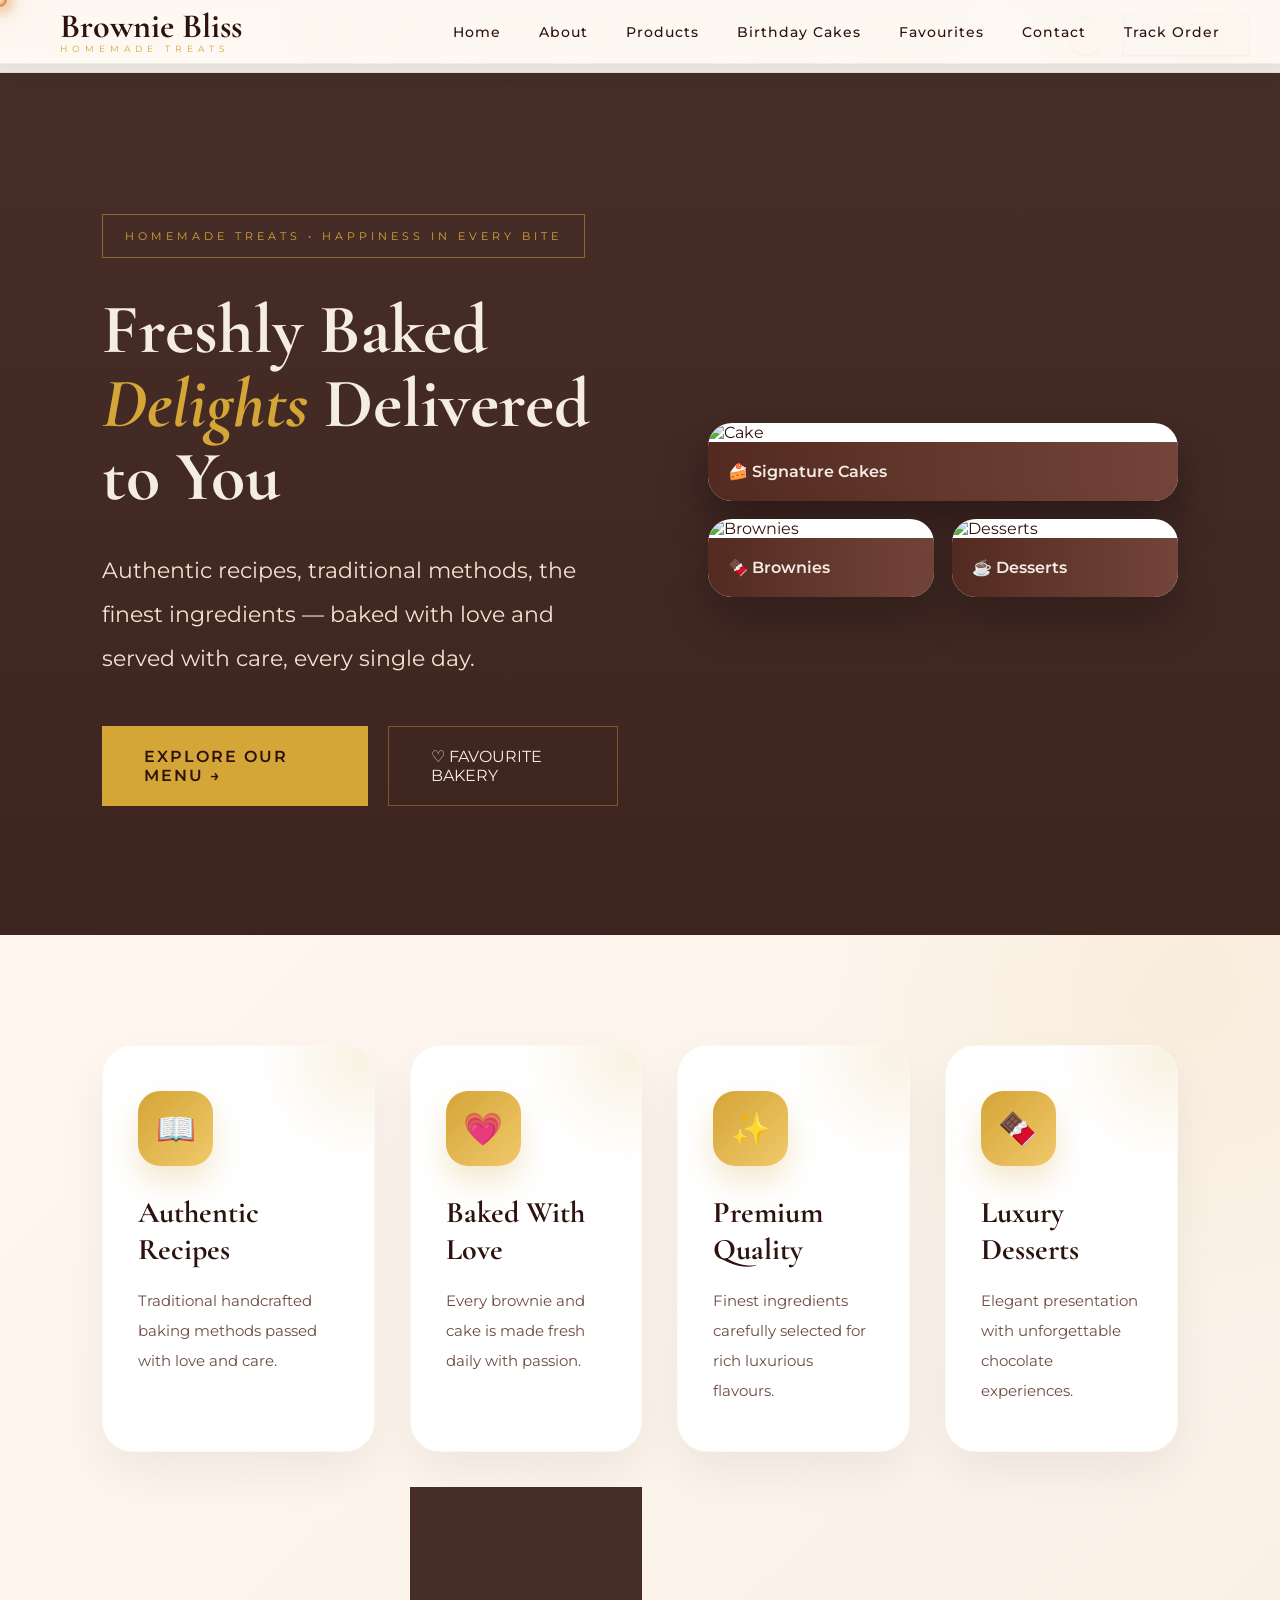
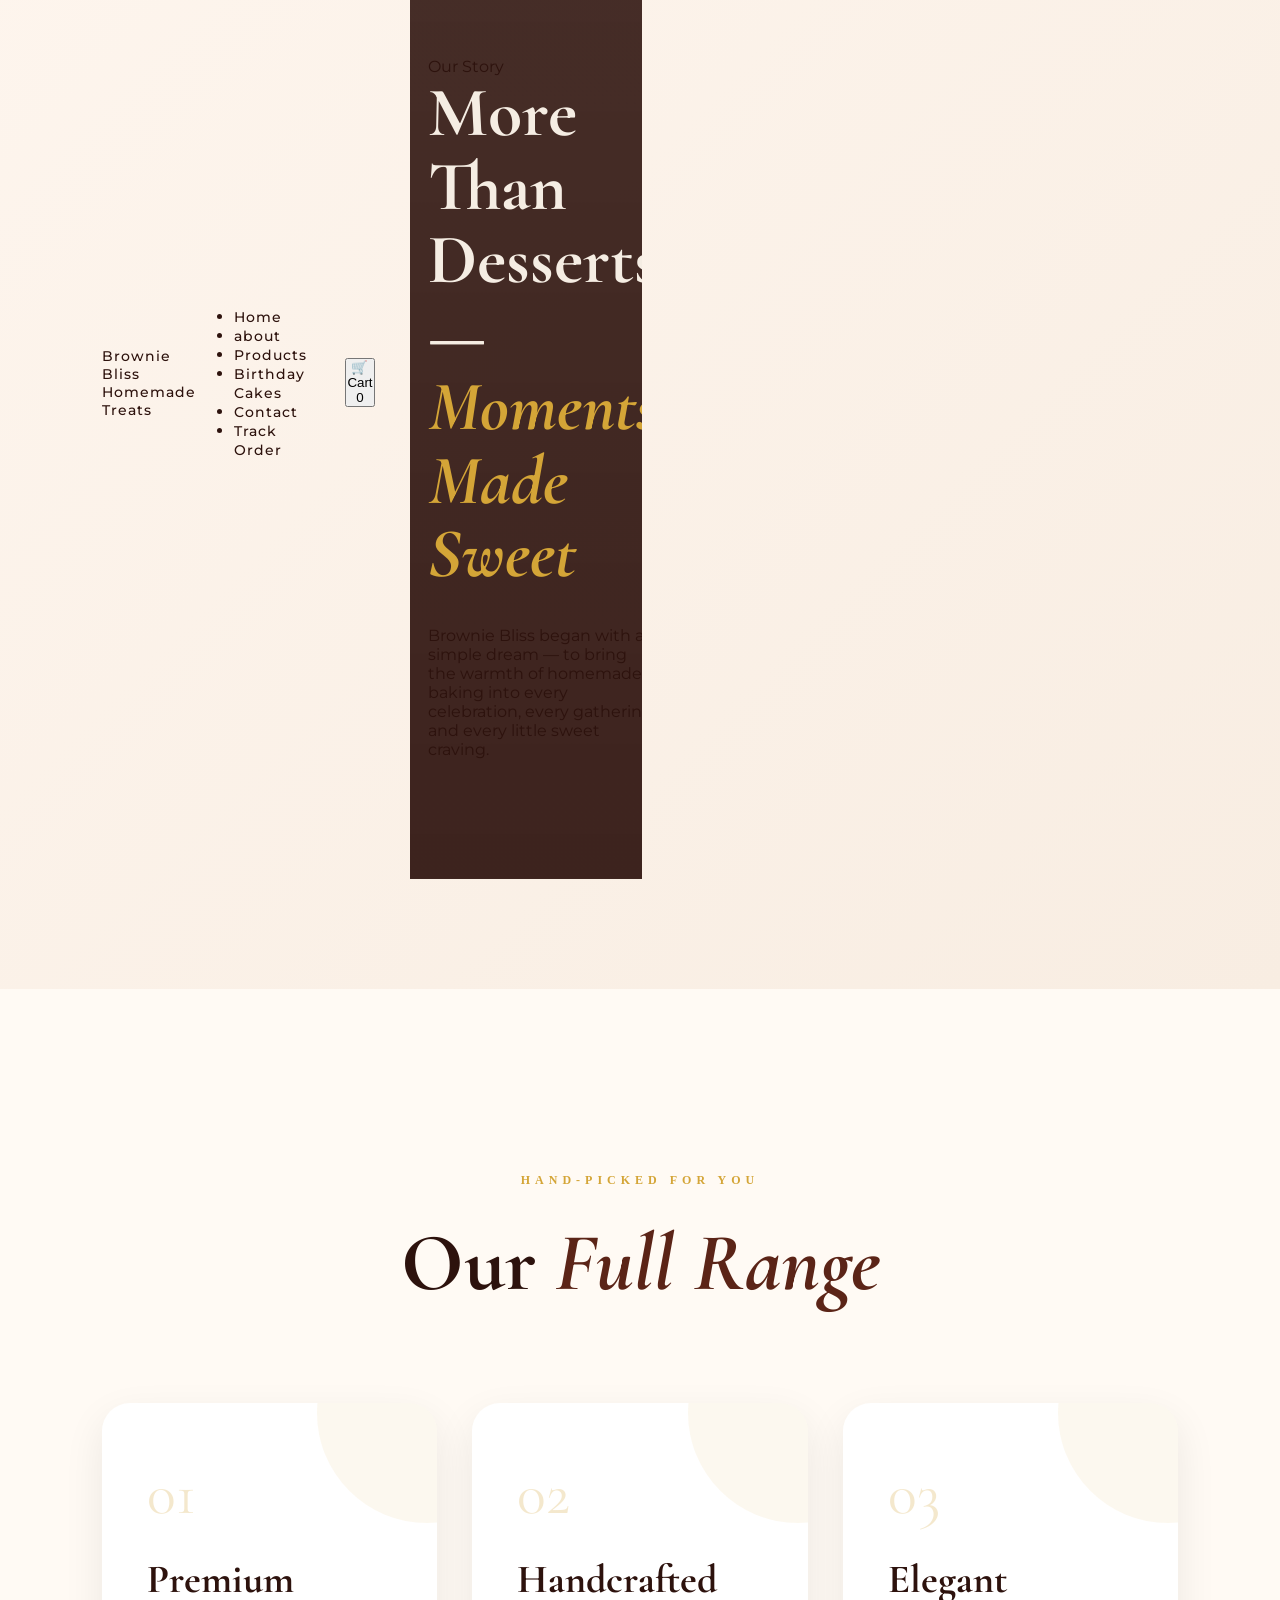
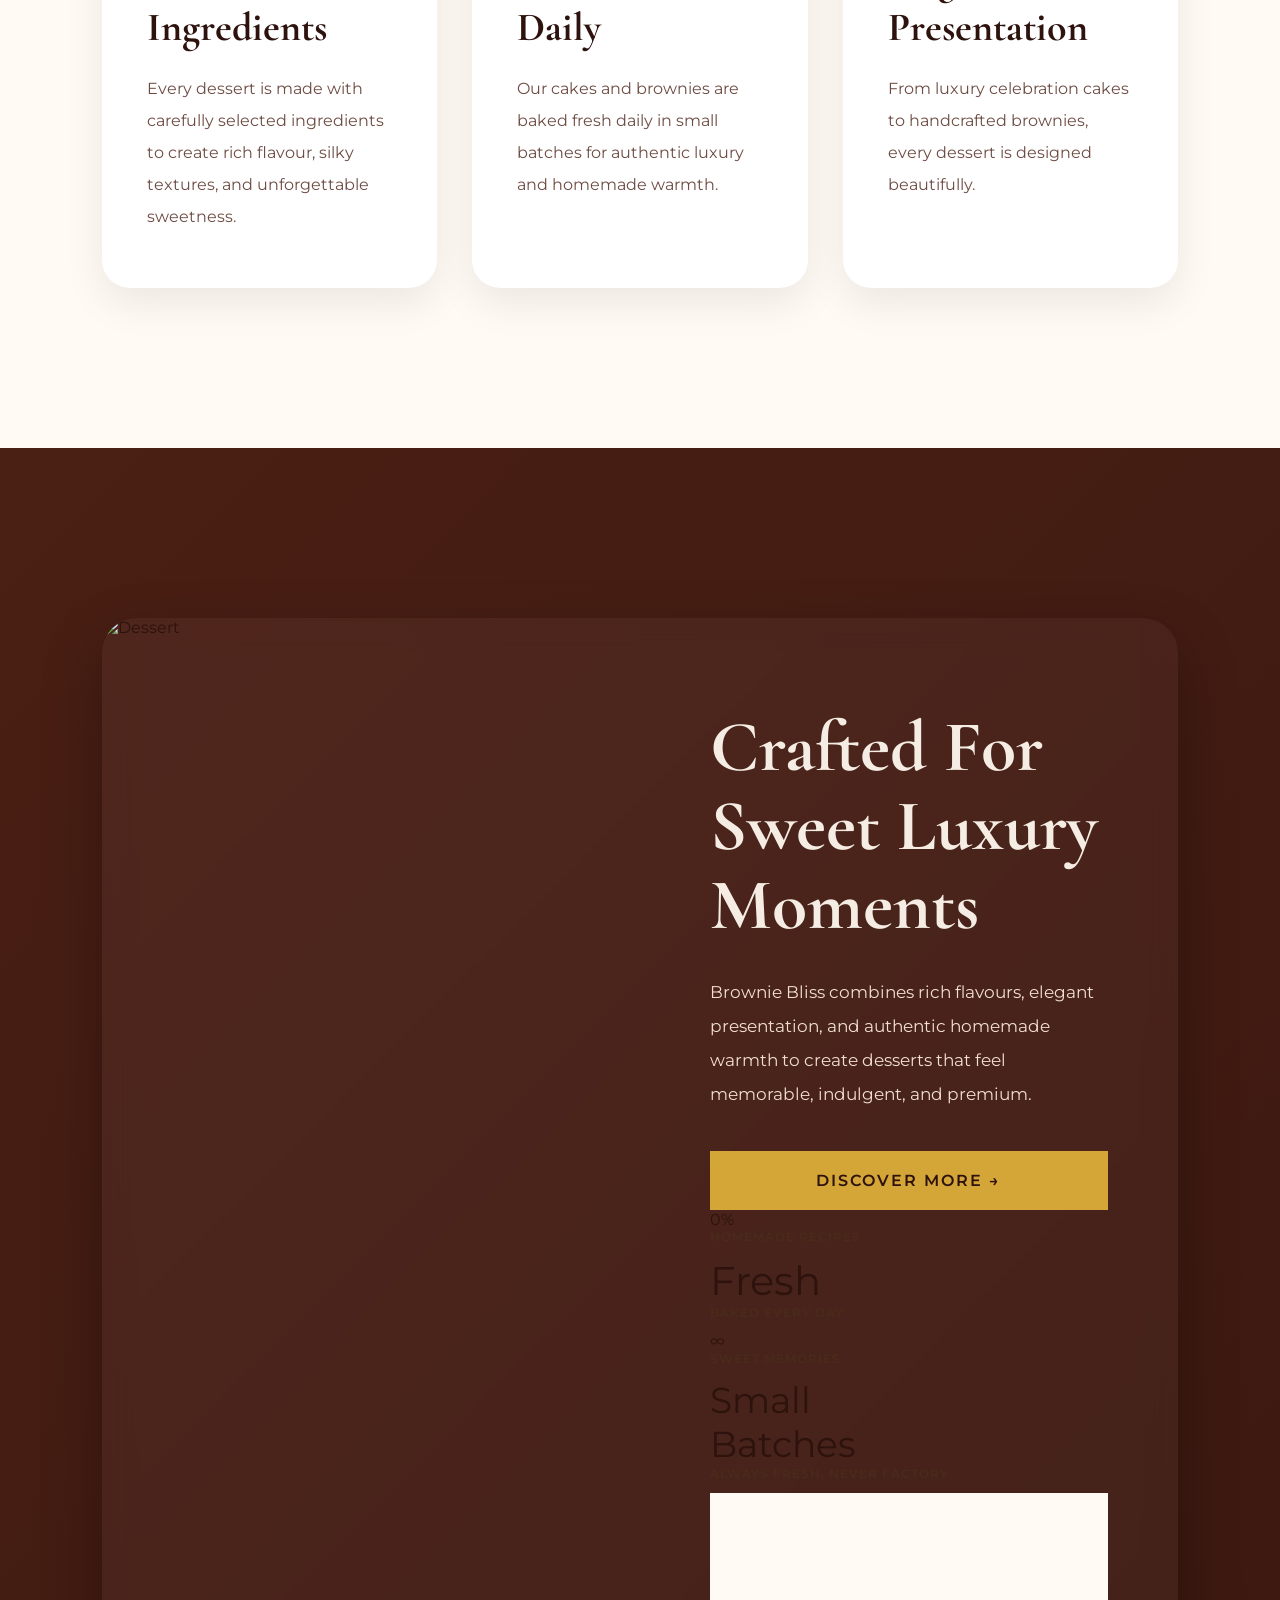
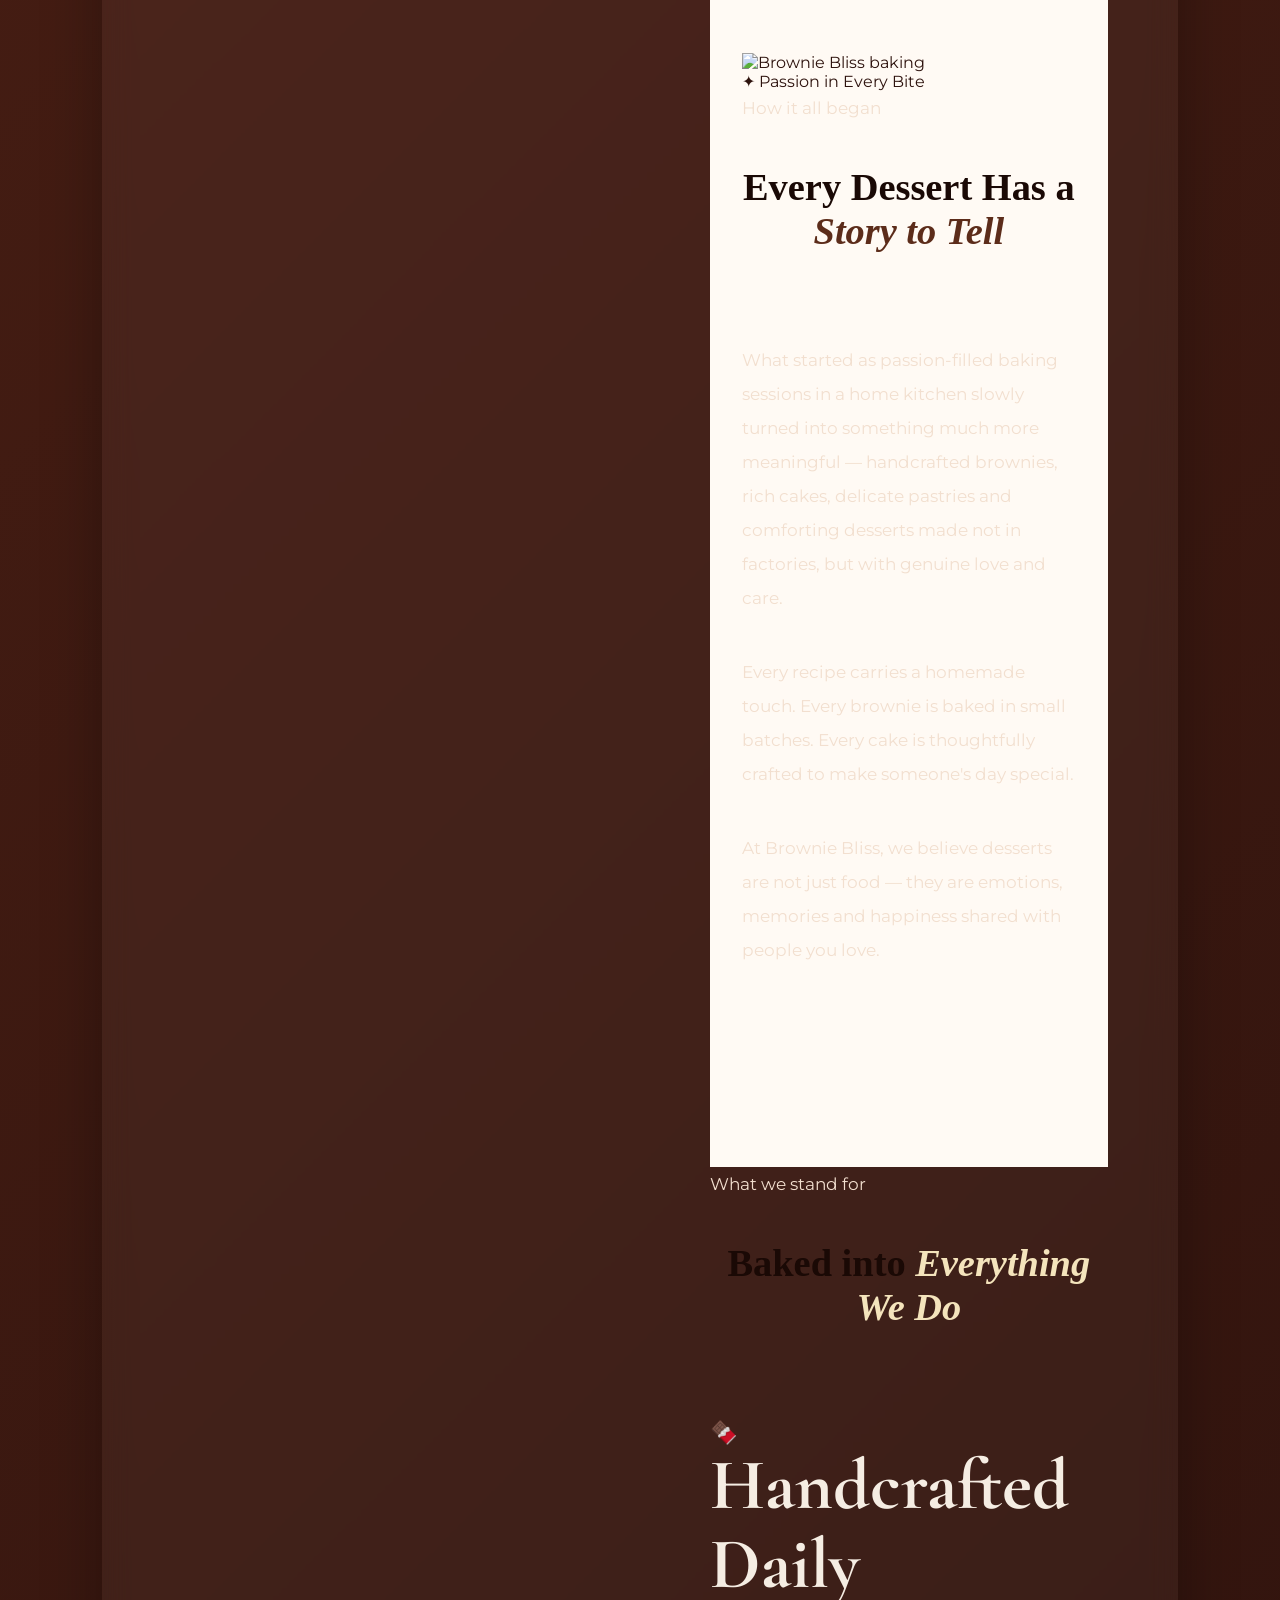
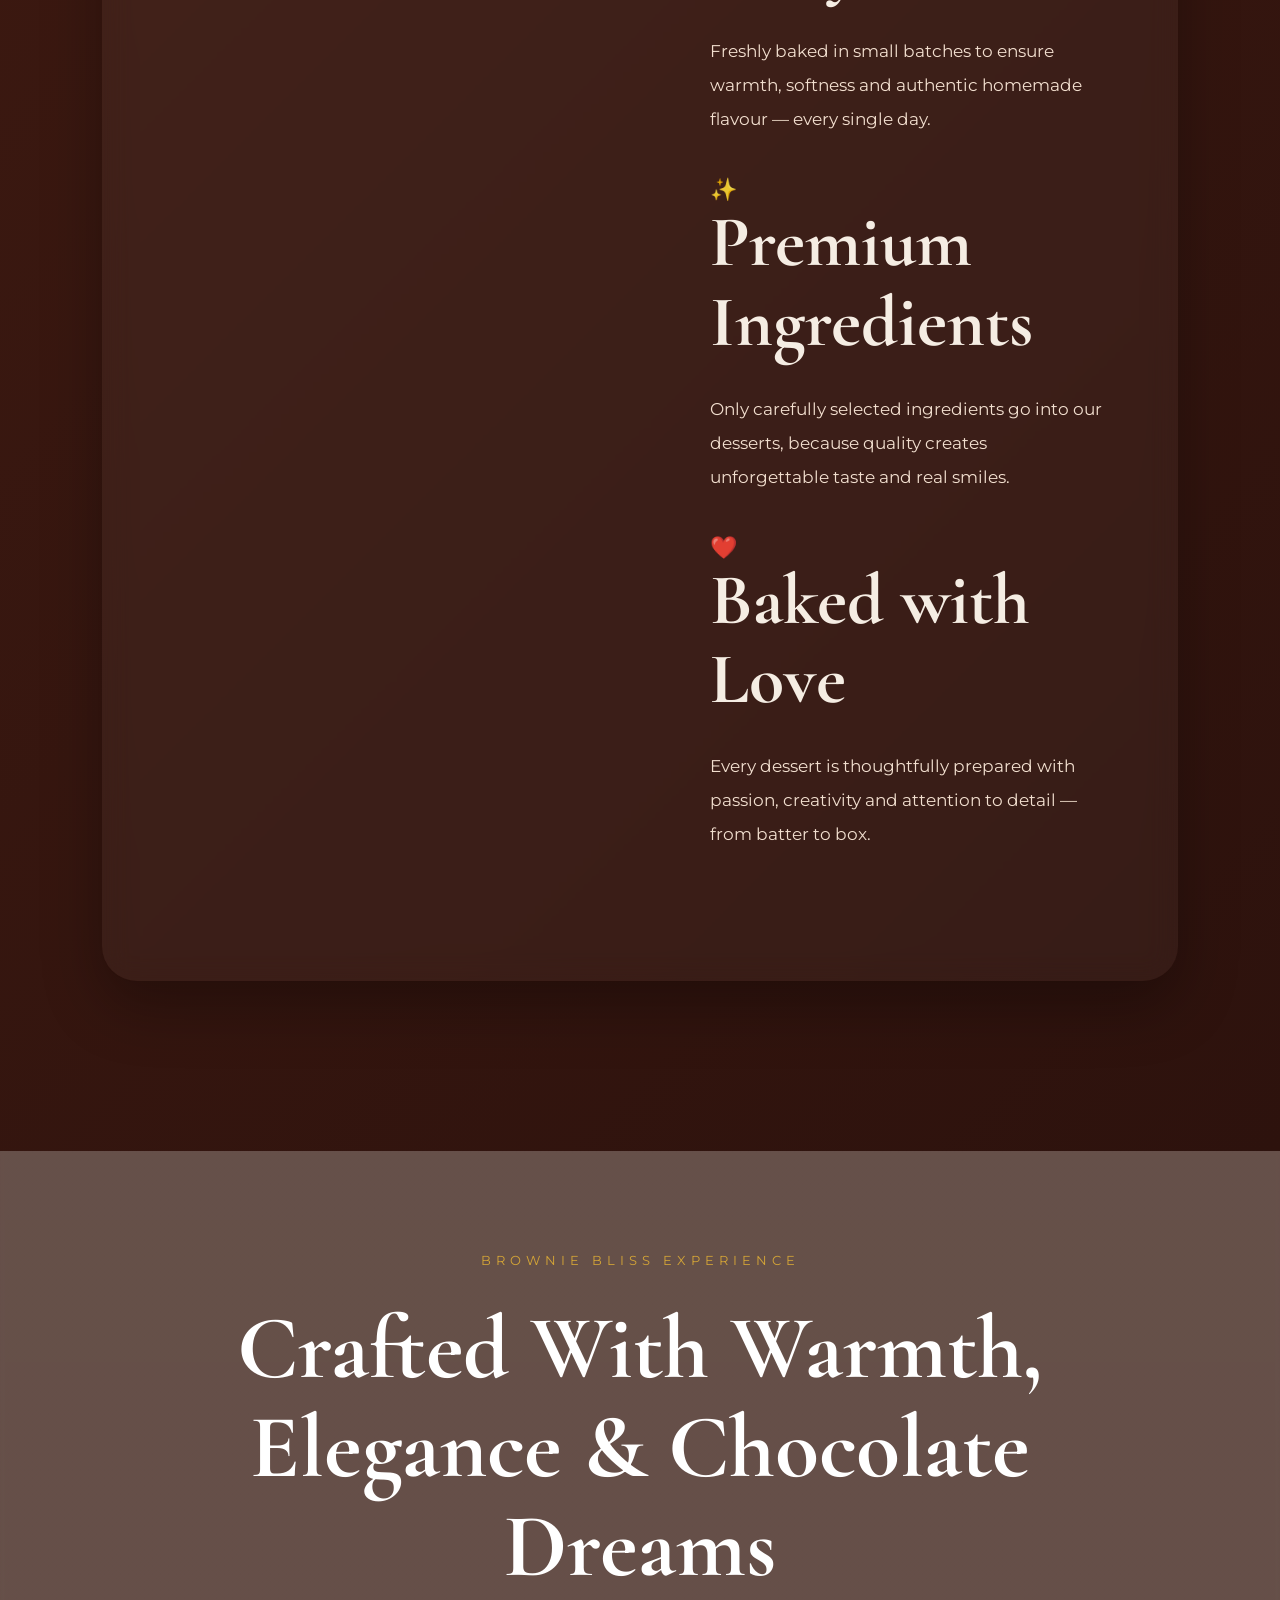
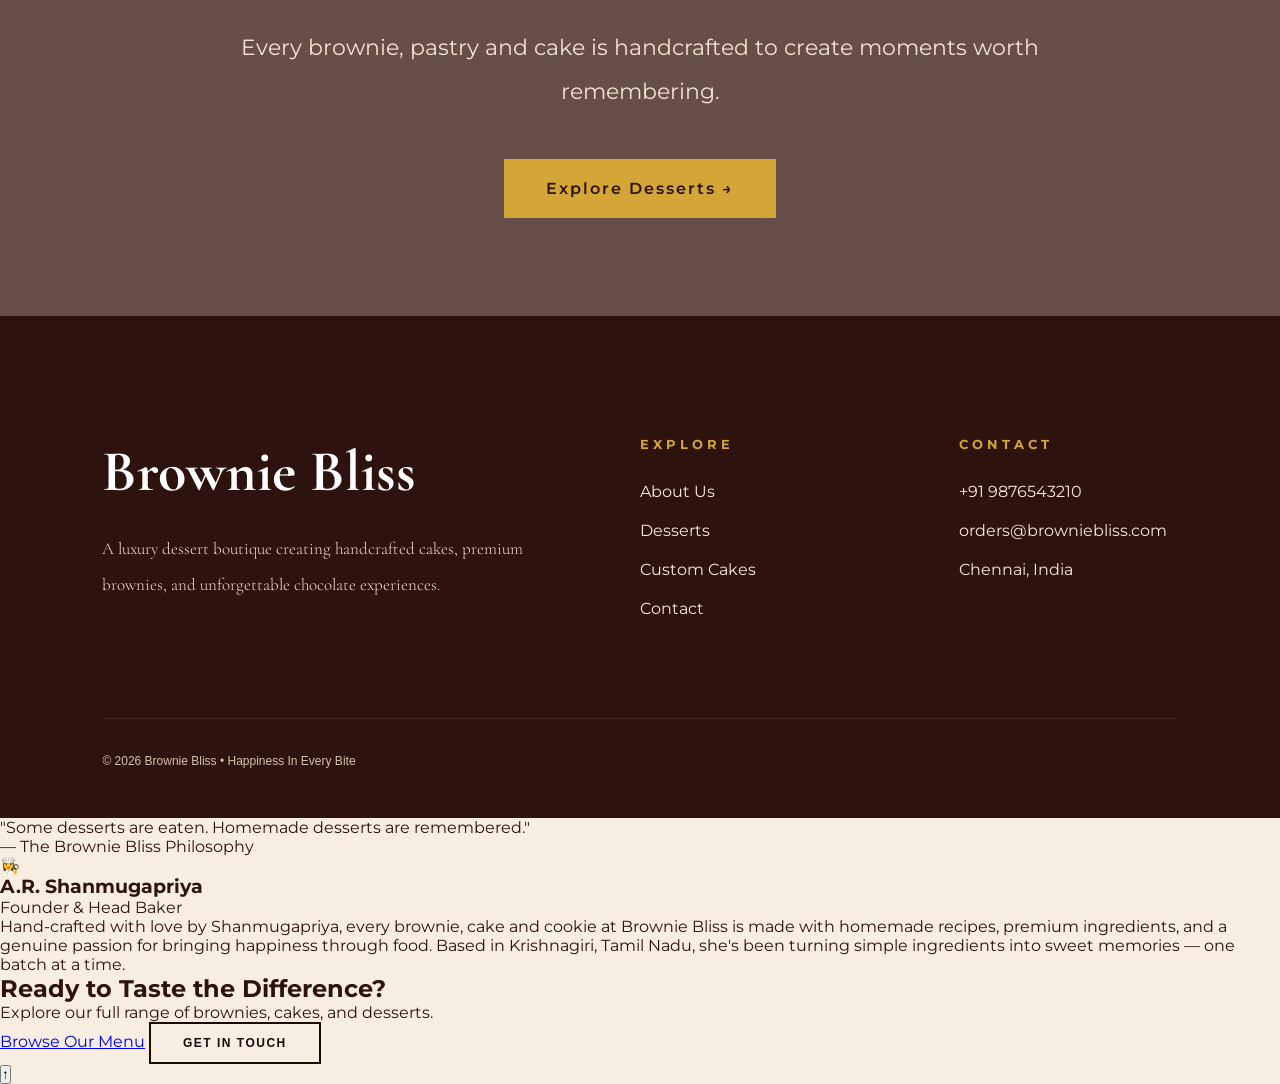
==== public/about.html @ 12bd1c73 "animated cursor is added" ====
<!DOCTYPE html>
<html lang="en">

<head>
  <meta charset="UTF-8" />
  <meta name="viewport" content="width=device-width, initial-scale=1.0"/>

  <title>Brownie Bliss | About</title>
<head>
  <meta charset="UTF-8">
  <meta name="viewport" content="width=device-width, initial-scale=1.0">
  <title>About — Brownie Bliss</title>
  <link rel="stylesheet" href="style.css">
  <script>
    (function(){try{var t=localStorage.getItem('bb_theme')||'light';if(t==='dark')document.documentElement.classList.add('dark');}catch(_){}}());
  </script>
</head>
<body>
<!-- ANNOUNCEMENT -->
<div class="announcement">
  ✨ &nbsp; DELICIOUS HOMEMADE BROWNIES, CAKES & COOKIES
  &nbsp;·&nbsp; HAPPINESS IN EVERY BITE &nbsp; ✨
</div>

<!-- HEADER -->
<header>
  <div class="header-inner">
<button class="menu-toggle" onclick="toggleMenu()">☰</button>
    <a href="index.html" class="logo">
      <span class="logo-name">Brownie Bliss</span>
      <span class="logo-sub">Homemade Treats</span>
    </a>

    <nav>
      <a href="index.html#home">Home</a>
      <a href="about.html">Abput</a>
      <a href="index.html#products">Products</a>
      <a href="index.html#birthday">Birthday Cakes</a>
      <a href="contact.html">Contact</a>
      <a href="track.html">Track Order</a>
    </nav>

    <div class="header-actions">
      <button id="themeToggleBtn" class="theme-toggle-btn" onclick="toggleTheme()"
        aria-label="Toggle dark mode" title="Toggle dark mode">
        <span id="themeIcon">🌙</span>
      </button>
      <button class="cart-btn" onclick="openCart()">
        🛒 Cart
        <span class="cart-count" id="cartBadge">0</span>
      </button>
    </div>

  </div>
</header>
<div class="mobile-menu" id="mobileMenu">
  <a href="index.html#home">Home</a>
  <a href="index.html#products">Products</a>
  <a href="index.html#birthday">Birthday Cakes</a>
  <a href="favourites.html">Favourites</a>
  <a href="index.html#contact">Contact</a>
  <a href="track.html">Track Order</a>
</div>
<!-- ABOUT SECTION -->
 <link rel="stylesheet" href="style.css">
<section class="about-section">

  <link rel="preconnect" href="https://fonts.googleapis.com">
  <link rel="preconnect" href="https://fonts.gstatic.com" crossorigin>

  <link href="https://fonts.googleapis.com/css2?family=Cormorant+Garamond:wght@400;500;600;700&family=Montserrat:wght@300;400;500;600&display=swap" rel="stylesheet">

  <style>

    *{
      margin:0;
      padding:0;
      box-sizing:border-box;
    }

    :root{
      --dark:#2d120d;
      --brown:#4a1f14;
      --brown2:#5b2417;
      --gold:#d4a537;
      --cream:#f5ede3;
      --light:#fffaf4;
    }

    html{
      scroll-behavior:smooth;
    }

    body{
      font-family:'Montserrat',sans-serif;
      background:var(--light);
      overflow-x:hidden;
      color:#2d120d;
    }

    body::before{
      content:'';
      position:fixed;
      inset:0;
      background:url('https://grainy-gradients.vercel.app/noise.svg');
      opacity:0.04;
      pointer-events:none;
      z-index:9999;
    }

    /* =========================
       NAVBAR
    ========================= */

    header{
      position:fixed;
      width:100%;
      top:0;
      z-index:1000;

      backdrop-filter:blur(18px);

      background:
      rgba(255,250,244,0.92);

      border-bottom:
      1px solid rgba(0,0,0,0.05);
    }

    .navbar{
      max-width:1450px;
      margin:auto;

      padding:10px 60px;

      display:flex;
      align-items:center;
      justify-content:space-between;
    }

    .logo{
      text-decoration:none;
    }

    .logo h1{
      font-size:34px;
      color:var(--dark);
      font-family:'Cormorant Garamond',serif;
      line-height:1;
    }

    .logo span{
      color:var(--gold);
      font-size:9px;
      letter-spacing:5px;
    }

    nav{
      display:flex;
      gap:38px;
    }

    nav a{
      text-decoration:none;
      color:var(--dark);
      font-size:14px;
      font-weight:500;
      letter-spacing:1px;
      position:relative;
      transition:0.4s ease;
    }

    nav a::after{
      content:'';
      position:absolute;
      left:0;
      bottom:-8px;
      width:0%;
      height:2px;
      background:var(--gold);
      transition:0.4s ease;
    }

    nav a:hover{
      color:var(--gold);
    }

    nav a:hover::after{
      width:100%;
    }

    /* =========================
       HERO
    ========================= */

    .hero{

      min-height:100vh;

      display:flex;
      align-items:center;

      padding:170px 8% 120px;

      background:
      linear-gradient(
      rgba(45,18,13,0.88),
      rgba(45,18,13,0.92)
      ),

      url('https://images.unsplash.com/photo-1519864600265-abb23847ef2c?q=80&w=1600&auto=format&fit=crop');

      background-size:cover;
      background-position:center;

      position:relative;
      overflow:hidden;
    }

    .hero-wrapper{

      max-width:1450px;

      margin:auto;

      width:100%;

      display:grid;

      grid-template-columns:1.1fr 1fr;

      gap:90px;

      align-items:center;

      position:relative;
      z-index:2;
    }

    .hero-tag{

      display:inline-block;

      border:
      1px solid rgba(212,165,55,0.5);

      color:var(--gold);

      padding:14px 22px;

      letter-spacing:4px;

      font-size:11px;

      margin-bottom:35px;
    }

    .hero-title{

      font-family:'Cormorant Garamond',serif;

      font-size:70px;

      line-height:1.05;
      
       max-width:600px;

      color:var(--cream);

      margin-bottom:35px;
    }

    .hero-title span{
      color:var(--gold);
      font-style:italic;
    }

    .hero-subtitle{

      color:#f3e4d2;

      font-size:22px;

      line-height:2;

      max-width:650px;

      margin-bottom:45px;
    }

    .hero-buttons{
      display:flex;
      gap:20px;
    }

    .primary-btn,
    .secondary-btn{

      text-decoration:none;

      display:inline-flex;

      align-items:center;

      justify-content:center;
    }

    .primary-btn{

      padding:20px 42px;

      background:var(--gold);

      color:#2d120d;

      border:none;

      font-weight:600;

      letter-spacing:2px;

      transition:0.4s ease;
    }

    .primary-btn:hover{
      transform:translateY(-5px);
      box-shadow:0 15px 35px rgba(212,165,55,0.3);
    }

    .secondary-btn{

      padding:20px 42px;

      background:transparent;

      border:
      1px solid rgba(212,165,55,0.4);

      color:var(--cream);

      transition:0.4s ease;
    }

    .secondary-btn:hover{
      background:rgba(255,255,255,0.08);
    }

    /* HERO IMAGES */

    .hero-images{
      display:grid;
      grid-template-columns:1fr 1fr;
      gap:18px;
    }

    .large-card{
      grid-column:span 2;

      background:#fff;

      border-radius:24px;

      overflow:hidden;

      box-shadow:
      0 20px 45px rgba(0,0,0,0.35);

      transition:0.6s ease;
    }

    .large-card:hover{
      transform:translateY(-10px);
    }

    .large-card img{
      width:100%;
      height:320px;
      object-fit:cover;
    }

    .card-label{
      padding:20px;

      background:
      linear-gradient(
      90deg,
      rgba(74,31,20,0.95),
      rgba(91,36,23,0.85)
      );

      color:var(--cream);

      font-weight:600;
    }

    .small-card{

      background:#fff;

      border-radius:24px;

      overflow:hidden;

      box-shadow:
      0 20px 45px rgba(0,0,0,0.25);

      transition:0.6s ease;
    }

    .small-card:hover{
      transform:translateY(-10px);
    }

    .small-card img{
      width:100%;
      height:220px;
      object-fit:cover;
    }

    /* =========================
       PREMIUM FEATURES
    ========================= */

    .premium-features{

      padding:110px 8%;

      background:
      linear-gradient(
      135deg,
      #fff7f0 0%,
      #f8ede2 100%
      );

      position:relative;

      overflow:hidden;
    }

    .premium-features::before{

      content:'';

      position:absolute;

      width:700px;
      height:700px;

      background:
      radial-gradient(
      circle,
      rgba(212,165,55,0.08),
      transparent 70%
      );

      top:-300px;
      right:-250px;
    }

    .premium-features-wrapper{

      max-width:1450px;

      margin:auto;

      display:grid;

      grid-template-columns:repeat(4,1fr);

      gap:35px;

      position:relative;
      z-index:2;
    }

    .premium-feature-card{

      background:white;

      border-radius:30px;

      padding:45px 35px;

      position:relative;

      overflow:hidden;

      transition:
      transform 0.6s ease,
      box-shadow 0.6s ease;

      border:
      1px solid rgba(212,165,55,0.08);

      box-shadow:
      0 20px 45px rgba(0,0,0,0.06);
    }

    .premium-feature-card:hover{

      transform:
      translateY(-15px);

      box-shadow:
      0 35px 70px rgba(0,0,0,0.12);
    }

    .feature-glow{

      position:absolute;

      width:220px;
      height:220px;

      border-radius:50%;

      background:
      radial-gradient(
      circle,
      rgba(212,165,55,0.14),
      transparent 70%
      );

      top:-100px;
      right:-100px;
    }

    .premium-icon{

      width:75px;
      height:75px;

      border-radius:22px;

      background:
      linear-gradient(
      135deg,
      #d4a537,
      #f1c96b
      );

      display:flex;
      align-items:center;
      justify-content:center;

      font-size:32px;

      margin-bottom:28px;

      box-shadow:
      0 15px 30px rgba(212,165,55,0.25);
    }

    .premium-feature-card h3{

      font-size:30px;

      color:#2d120d;

      margin-bottom:18px;

      font-family:'Cormorant Garamond',serif;
    }

    .premium-feature-card p{

      color:#6e4c42;

      line-height:2;

      font-size:15px;
    }

    /* =========================
       STORY
    ========================= */

    .story{

      padding:160px 8%;

      background:var(--light);
    }

    .section-title{
      text-align:center;
      margin-bottom:90px;
    }

    .section-title span{

      color:var(--gold);

      letter-spacing:5px;

      font-size:12px;
    }

    .section-title h2{

      font-family:'Cormorant Garamond',serif;

      font-size:82px;

      margin-top:20px;

      color:var(--dark);
    }

    .section-title h2 em{
      color:var(--brown2);
      font-style:italic;
    }

    .story-grid{

      max-width:1450px;

      margin:auto;

      display:grid;

      grid-template-columns:repeat(3,1fr);

      gap:35px;
    }

    .story-card{

      background:white;

      border-radius:28px;

      padding:55px 45px;

      position:relative;

      overflow:hidden;

      transition:0.6s ease;

      box-shadow:
      0 15px 40px rgba(0,0,0,0.08);
    }

    .story-card::before{
      content:'';

      position:absolute;

      width:220px;
      height:220px;

      border-radius:50%;

      background:
      rgba(212,165,55,0.08);

      top:-100px;
      right:-100px;
    }

    .story-card:hover{
      transform:translateY(-14px);

      box-shadow:
      0 30px 60px rgba(0,0,0,0.12);
    }

    .story-number{

      font-size:60px;

      color:rgba(212,165,55,0.25);

      font-family:'Cormorant Garamond',serif;

      margin-bottom:25px;
    }

    .story-card h3{

      font-size:40px;

      color:var(--dark);

      margin-bottom:22px;

      font-family:'Cormorant Garamond',serif;
    }

    .story-card p{

      color:#6d4b42;

      line-height:2;

      font-size:16px;
    }

    /* =========================
       EXPERIENCE
    ========================= */

    .experience{

      padding:170px 8%;

      background:
      linear-gradient(
      135deg,
      #4a1f14,
      #2d120d
      );
    }

    .experience-box{

      max-width:1450px;

      margin:auto;

      display:grid;

      grid-template-columns:1fr 1fr;

      border-radius:35px;

      overflow:hidden;

      background:
      rgba(255,255,255,0.04);

      backdrop-filter:blur(14px);

      box-shadow:
      0 25px 60px rgba(0,0,0,0.3);
    }

    .experience-image img{
      width:100%;
      height:100%;
      object-fit:cover;
    }

    .experience-content{

      padding:90px 70px;

      display:flex;
      flex-direction:column;
      justify-content:center;
    }

    .experience-content h3{

      font-size:72px;

      color:var(--cream);

      line-height:1.1;

      margin-bottom:30px;

      font-family:'Cormorant Garamond',serif;
    }

    .experience-content p{

      color:#f2dfcf;

      line-height:2;

      font-size:17px;

      margin-bottom:40px;
    }

    /* =========================
       LUXURY BANNER
    ========================= */

    .luxury-banner{

      position:relative;

      height:85vh;

      background:
      url('https://images.unsplash.com/photo-1488477181946-6428a0291777?q=80&w=1600&auto=format&fit=crop');

      background-size:cover;
      background-position:center;

      display:flex;
      align-items:center;
      justify-content:center;

      overflow:hidden;
    }

    .luxury-overlay{

      position:absolute;
      inset:0;

      background:
      linear-gradient(
      rgba(45,18,13,0.72),
      rgba(45,18,13,0.72)
      );

      backdrop-filter:blur(2px);
    }

    .luxury-content{

      position:relative;
      z-index:2;

      text-align:center;

      max-width:1000px;

      padding:0 20px;
    }

    .luxury-content span{

      color:var(--gold);

      letter-spacing:5px;

      font-size:13px;

      text-transform:uppercase;
    }

    .luxury-content h2{

      font-family:'Cormorant Garamond',serif;

      font-size:90px;

      color:white;

      line-height:1.1;

      margin:30px 0;
    }

    .luxury-content p{

      color:#f3e4d2;

      font-size:22px;

      line-height:2;

      margin-bottom:45px;
    }

    /* =========================
       FOOTER
    ========================= */

    footer{

      background:#2d120d;

      padding:120px 8% 50px;
    }

    .footer-grid{

      max-width:1450px;

      margin:auto;

      display:grid;

      grid-template-columns:2fr 1fr 1fr;

      gap:100px;
    }

    .footer-brand h2{

      color:white;

      font-size:58px;

      margin-bottom:24px;

      font-family:'Cormorant Garamond',serif;
    }

    .footer-brand p{

      color:#f2dfcf;

      line-height:2.1;

      font-size:17px;

      max-width:500px;
    }

    .footer-links h4{

      color:var(--gold);

      margin-bottom:30px;

      letter-spacing:4px;

      font-size:13px;
    }

    .footer-links a{

      display:block;

      text-decoration:none;

      color:#f7ead8;

      margin-bottom:20px;

      font-size:16px;

      transition:0.4s ease;
    }

    .footer-links a:hover{
      color:var(--gold);
      transform:translateX(8px);
    }

    .footer-bottom{

      border-top:
      1px solid rgba(255,255,255,0.08);

      margin-top:80px;

      padding-top:35px;

      text-align:center;

      color:#d5c2af;
    }

    /* =========================
       RESPONSIVE
    ========================= */

    @media(max-width:1200px){

      .hero-title{
        font-size:74px;
      }

      .story-grid{
        grid-template-columns:repeat(2,1fr);
      }

      .experience-box{
        grid-template-columns:1fr;
      }

      .luxury-content h2{
        font-size:58px;
      }

    }

    @media(max-width:1100px){

      .premium-features-wrapper{
        grid-template-columns:repeat(2,1fr);
      }

    }

    @media(max-width:900px){

      nav{
        display:none;
      }

      .hero-wrapper,
      .footer-grid{
        grid-template-columns:1fr;
      }

      .story-grid{
        grid-template-columns:1fr;
      }

      .hero-images{
        margin-top:40px;
      }

    }

    @media(max-width:700px){

      .premium-features-wrapper{
        grid-template-columns:1fr;
      }

    }

    @media(max-width:600px){

      .navbar{
        padding:20px;
      }

      .hero,
      .story,
      .experience,
      .luxury-banner,
      footer{
        padding-left:20px;
        padding-right:20px;
      }

      .hero-title,
      .section-title h2,
      .experience-content h3,
      .luxury-content h2{
        font-size:48px;
      }

      .hero-subtitle,
      .luxury-content p{
        font-size:17px;
      }

      .hero-buttons{
        flex-direction:column;
      }

    }

  </style>

</head>

<body>

  <!-- NAVBAR -->

  <header>

    <div class="navbar">

      <a href="index.html" class="logo">
        <h1>Brownie Bliss</h1>
        <span>HOMEMADE TREATS</span>
      </a>

      <nav>
        <a href="index.html">Home</a>
        <a href="about.html">About</a>
        <a href="products.html">Products</a>
        <a href="birthday.html">Birthday Cakes</a>
        <a href="favourites.html">Favourites</a>
        <a href="contact.html">Contact</a>
        <a href="track.html">Track Order</a>
      </nav>

    </div>

  </header>

  <!-- HERO -->

  <section class="hero">

    <div class="hero-wrapper">

      <div>

        <div class="hero-tag">
          HOMEMADE TREATS • HAPPINESS IN EVERY BITE
        </div>

        <h1 class="hero-title">
          Freshly Baked
          <span>Delights</span>
          Delivered to You
        </h1>

        <p class="hero-subtitle">
          Authentic recipes, traditional methods,
          the finest ingredients — baked with love
          and served with care, every single day.
        </p>

        <div class="hero-buttons">

          <a href="products.html" class="primary-btn">
            EXPLORE OUR MENU →
          </a>

          <a href="favourites.html" class="secondary-btn">
            ♡ FAVOURITE BAKERY
          </a>

        </div>

      </div>

      <div class="hero-images">

        <div class="large-card">

          <img
            src="https://images.unsplash.com/photo-1578985545062-69928b1d9587?q=80&w=1200&auto=format&fit=crop"
            alt="Cake"
          >

          <div class="card-label">
            🍰 Signature Cakes
          </div>

        </div>

        <div class="small-card">

          <img
            src="https://images.unsplash.com/photo-1606313564200-e75d5e30476c?q=80&w=1200&auto=format&fit=crop"
            alt="Brownies"
          >

          <div class="card-label">
            🍫 Brownies
          </div>

        </div>

        <div class="small-card">

          <img
            src="https://images.unsplash.com/photo-1488477181946-6428a0291777?q=80&w=1200&auto=format&fit=crop"
            alt="Desserts"
          >

          <div class="card-label">
            ☕ Desserts
          </div>

        </div>

      </div>

    </div>

  </section>

  <!-- PREMIUM FEATURES -->

  <section class="premium-features">

    <div class="premium-features-wrapper">

      <div class="premium-feature-card">

        <div class="feature-glow"></div>

        <div class="premium-icon">
          📖
        </div>

        <h3>Authentic Recipes</h3>

        <p>
          Traditional handcrafted baking methods
          passed with love and care.
        </p>

      </div>

      <div class="premium-feature-card">

        <div class="feature-glow"></div>

        <div class="premium-icon">
          💗
        </div>

        <h3>Baked With Love</h3>

        <p>
          Every brownie and cake is made
          fresh daily with passion.
        </p>

      </div>

      <div class="premium-feature-card">

        <div class="feature-glow"></div>

        <div class="premium-icon">
          ✨
        </div>

        <h3>Premium Quality</h3>

        <p>
          Finest ingredients carefully selected
          for rich luxurious flavours.
        </p>

      </div>

      <div class="premium-feature-card">

        <div class="feature-glow"></div>

        <div class="premium-icon">
          🍫
        </div>

        <h3>Luxury Desserts</h3>

        <p>
          Elegant presentation with unforgettable
          chocolate experiences.
        </p>

      </div>

  <!-- Nav -->
  <nav>
    <a href="index.html" class="nav-logo">Brownie Bliss <span>Homemade Treats</span></a>
    <ul class="nav-links">
      <li><a href="index.html">Home</a></li>
      <li><a href="about.html" class="active">about</a></li>
      <li><a href="index.html#products">Products</a></li>
      <li><a href="index.html#birthday">Birthday Cakes</a></li>
      <li><a href="contact.html">Contact</a></li>
      <li><a href="track.html">Track Order</a></li>
    </ul>
    <button class="nav-cart">🛒 Cart 0</button>
  </nav>

  <!-- Hero -->
  <section class="hero">
    <div class="hero-left">
      <p class="hero-eyebrow">Our Story</p>
      <h1 class="hero-title">More Than Desserts —<br><em>Moments Made Sweet</em></h1>
      <p class="hero-body">Brownie Bliss began with a simple dream — to bring the warmth of homemade baking into every celebration, every gathering, and every little sweet craving.</p>
    </div>
    <div class="hero-right">
      <img src="https://theobroma.in/cdn/shop/files/OverloadBrownie_400x400.jpg?v=1711183338" alt="Brownie Bliss treats" />
      <div class="hero-right-overlay"></div>
      <div class="hero-badge">Made with ❤️ in Krishnagiri</div>
    </div>
  </section>

  </section>

  <!-- STORY -->

  <section class="story">

    <div class="section-title">

      <span>HAND-PICKED FOR YOU</span>

      <h2>
        Our
        <em>Full Range</em>
      </h2>

    </div>

    <div class="story-grid">

      <div class="story-card">

        <div class="story-number">01</div>

        <h3>Premium Ingredients</h3>

        <p>
          Every dessert is made with carefully selected
          ingredients to create rich flavour,
          silky textures, and unforgettable sweetness.
        </p>

      </div>

      <div class="story-card">

        <div class="story-number">02</div>

        <h3>Handcrafted Daily</h3>

        <p>
          Our cakes and brownies are baked fresh daily
          in small batches for authentic luxury
          and homemade warmth.
        </p>

      </div>

      <div class="story-card">

        <div class="story-number">03</div>

        <h3>Elegant Presentation</h3>

        <p>
          From luxury celebration cakes
          to handcrafted brownies,
          every dessert is designed beautifully.
        </p>

      </div>

    </div>

  </section>

  <!-- EXPERIENCE -->

  <section class="experience">

    <div class="experience-box">

      <div class="experience-image">

        <img
          src="https://sweetsbyjess.com/wp-content/uploads/2023/05/The_Best_Sea_Salt_Caramel_Cake_Recipe_Texture_Contrast_Lux_e612df45-0742-47e9-b989-82d179987b91-1024x683.png"
          alt="Dessert"
        >

      </div>

      <div class="experience-content">

        <h3>
          Crafted For Sweet
          Luxury Moments
        </h3>

        <p>
          Brownie Bliss combines rich flavours,
          elegant presentation,
          and authentic homemade warmth
          to create desserts that feel memorable,
          indulgent, and premium.
        </p>

        <a href="products.html" class="primary-btn">
          DISCOVER MORE →
        </a>

  <!-- Stats -->
  <div class="stats">
    <div class="stat-item reveal">
      <div class="stat-number"><span class="count" data-target="100">0</span><span>%</span></div>
      <div class="stat-label">Homemade Recipes</div>
    </div>
    <div class="stat-item reveal" style="transition-delay:0.1s">
      <div class="stat-number" style="font-size:40px">Fresh</div>
      <div class="stat-label">Baked Every Day</div>
    </div>
    <div class="stat-item reveal" style="transition-delay:0.2s">
      <div class="stat-number">∞</div>
      <div class="stat-label">Sweet Memories</div>
    </div>
    <div class="stat-item reveal" style="transition-delay:0.3s">
      <div class="stat-number" style="font-size:36px">Small<br><span>Batches</span></div>
      <div class="stat-label">Always Fresh, Never Factory</div>
    </div>
  </div>

  <!-- Story Section -->
  <section class="story">
    <div class="story-img-wrap reveal">
      <img src="https://theobroma.in/cdn/shop/files/redvelvet-theo.jpg?v=1701321860" alt="Brownie Bliss baking" />
      <div class="story-img-accent"></div>
      <div class="story-quote">✦ Passion in Every Bite</div>
    </div>
    <div class="story-text reveal" style="transition-delay:0.15s">
      <p class="section-eyebrow">How it all began</p>
      <h2 class="section-title">Every Dessert Has a <em>Story to Tell</em></h2>
      <p class="story-para">What started as passion-filled baking sessions in a home kitchen slowly turned into something much more meaningful — handcrafted brownies, rich cakes, delicate pastries and comforting desserts made not in factories, but with genuine love and care.</p>
      <p class="story-para">Every recipe carries a homemade touch. Every brownie is baked in small batches. Every cake is thoughtfully crafted to make someone's day special.</p>
      <p class="story-para">At Brownie Bliss, we believe desserts are not just food — they are emotions, memories and happiness shared with people you love.</p>
    </div>
  </section>

  <!-- Values -->
  <section class="values">
    <p class="section-eyebrow reveal">What we stand for</p>
    <h2 class="section-title reveal">Baked into <em style="color:var(--gold-light)">Everything We Do</em></h2>
    <div class="values-grid">
      <div class="value-card reveal">
        <span class="value-icon">🍫</span>
        <h3 class="value-title">Handcrafted Daily</h3>
        <p class="value-desc">Freshly baked in small batches to ensure warmth, softness and authentic homemade flavour — every single day.</p>
      </div>
      <div class="value-card reveal" style="transition-delay:0.1s">
        <span class="value-icon">✨</span>
        <h3 class="value-title">Premium Ingredients</h3>
        <p class="value-desc">Only carefully selected ingredients go into our desserts, because quality creates unforgettable taste and real smiles.</p>
      </div>
      <div class="value-card reveal" style="transition-delay:0.2s">
        <span class="value-icon">❤️</span>
        <h3 class="value-title">Baked with Love</h3>
        <p class="value-desc">Every dessert is thoughtfully prepared with passion, creativity and attention to detail — from batter to box.</p>
      </div>
    </div>
  </section>

  </section>

  <!-- LUXURY BANNER -->

  <section class="luxury-banner">

    <div class="luxury-overlay"></div>

    <div class="luxury-content">

      <span>Brownie Bliss Experience</span>

      <h2>
        Crafted With Warmth,
        Elegance & Chocolate Dreams
      </h2>

      <p>
        Every brownie, pastry and cake is handcrafted
        to create moments worth remembering.
      </p>

      <a href="products.html" class="primary-btn">
        Explore Desserts →
      </a>

    </div>

  </section>

  <!-- FOOTER -->

  <footer>

    <div class="footer-grid">

      <div class="footer-brand">

        <h2>Brownie Bliss</h2>

        <p>
          A luxury dessert boutique creating handcrafted cakes,
          premium brownies, and unforgettable chocolate experiences.
        </p>

      </div>

      <div class="footer-links">

        <h4>EXPLORE</h4>

        <a href="about.html">About Us</a>
        <a href="products.html">Desserts</a>
        <a href="birthday.html">Custom Cakes</a>
        <a href="contact.html">Contact</a>

      </div>

      <div class="footer-links">

        <h4>CONTACT</h4>

        <a href="#">+91 9876543210</a>
        <a href="#">orders@browniebliss.com</a>
        <a href="#">Chennai, India</a>

      </div>

    </div>

    <div class="footer-bottom">
      © 2026 Brownie Bliss • Happiness In Every Bite
    </div>

  </footer>

</body>

  <!-- Quote -->
  <div class="quote-banner reveal">
    <p class="quote-text">"Some desserts are eaten. Homemade desserts are remembered."</p>
    <p class="quote-attr">— The Brownie Bliss Philosophy</p>
  </div>

  <!-- Founder -->
  <section class="founder reveal">
    <div class="founder-img-placeholder">👩‍🍳</div>
    <div>
      <h3 class="founder-name">A.R. Shanmugapriya</h3>
      <p class="founder-role">Founder & Head Baker</p>
      <p class="founder-bio">Hand-crafted with love by Shanmugapriya, every brownie, cake and cookie at Brownie Bliss is made with homemade recipes, premium ingredients, and a genuine passion for bringing happiness through food. Based in Krishnagiri, Tamil Nadu, she's been turning simple ingredients into sweet memories — one batch at a time.</p>
    </div>
  </section>

  <!-- CTA -->
  <div class="cta reveal">
    <h2 class="cta-title">Ready to Taste the Difference?</h2>
    <p class="cta-sub">Explore our full range of brownies, cakes, and desserts.</p>
    <div class="cta-buttons">
      <a href="index.html#products" class="btn-dark">Browse Our Menu</a>
      <a href="contact.html" class="btn-outline">Get in Touch</a>
    </div>
  </div>

</footer>
  <button id="scrollTopBtn" onclick="scrollToTop()">↑</button>
  <script src="script.js"></script>
  <div id="bb-cursor"></div>
  <script>
    /* =========================================
   BROWNIE BLISS ANIMATED CURSOR
========================================= */

const bbCursor = document.getElementById("bb-cursor");

let mouseX = 0;
let mouseY = 0;

let currentX = 0;
let currentY = 0;

/* Track Mouse */

document.addEventListener("mousemove", (e) => {
  mouseX = e.clientX;
  mouseY = e.clientY;
});

/* Smooth Cursor Animation */

function animateCursor() {
  currentX += (mouseX - currentX) * 0.15;
  currentY += (mouseY - currentY) * 0.15;

  bbCursor.style.left = currentX + "px";
  bbCursor.style.top = currentY + "px";

  requestAnimationFrame(animateCursor);
}

animateCursor();

/* Hover Effect */

document.querySelectorAll(
  "a, button, input, textarea, select, .hero-card, .review-card"
).forEach((el) => {

  el.addEventListener("mouseenter", () => {
    bbCursor.classList.add("hover");
  });

  el.addEventListener("mouseleave", () => {
    bbCursor.classList.remove("hover");
  });

});

/* Scroll Animation */

let scrollTimer;

window.addEventListener("scroll", () => {

  bbCursor.classList.add("scroll-glow");

  clearTimeout(scrollTimer);

  scrollTimer = setTimeout(() => {
    bbCursor.classList.remove("scroll-glow");
  }, 180);

});

/* Hide when mouse leaves window */

document.addEventListener("mouseleave", () => {
  bbCursor.style.opacity = "0";
});

document.addEventListener("mouseenter", () => {
  bbCursor.style.opacity = "1";
});
  </script>
</body>
</html>
---- public/style.css ----
style.css

html {
  scroll-behavior: smooth;
}

:root {
  --color-primary: #4A2C0A;
  --brown-mid: #3C1E14;
  --color-accent: #D2691E;
  --brand-red: #8B0000;
  --gold: #D4AF37;
  --gold-light: #F4E4BC;
  --cream: #FFF9F2;
  --cream-dark: #F5E8D0;
  --text-dark: #1a0f08;
  --text-mid: #4a2f1a;
  --white: #fff;
  --shadow-sm: 0 2px 4px rgba(26, 9, 5, 0.05);
  --shadow-md: 0 10px 30px rgba(26, 9, 5, 0.1);
  --shadow-lg: 0 20px 50px rgba(26, 9, 5, 0.15);
  --radius-sm: 4px;
  --radius-md: 12px;
  --radius-lg: 20px;
  --glass: rgba(255, 255, 255, 0.15);
  --glass-border: rgba(255, 255, 255, 0.2);
}

html.dark {
  --cream: #121212;
  --cream-dark: #1e1e1e;
  --white: #1a1a1a;

  --text-dark: #f5f5f5;
  --text-mid: #d1d1d1;

  --brown-dark: #f5e6ca;
  --brown-mid: #d6b98c;
  --brown-warm: #e0b97f;

  --glass: rgba(255, 255, 255, 0.08);
  --glass-border: rgba(255, 255, 255, 0.15);
}

* {
  margin: 0;
  padding: 0;
  box-sizing: border-box;
}

body {
  background: var(--cream);
  color: var(--text-dark);
  font-family: 'DM Sans', sans-serif;
  overflow-x: hidden;
}

/* ANNOUNCEMENT BAR */
.announcement {
  background: var(--color-primary);
  color: var(--gold-light);
  text-align: center;
  padding: 10px 20px;
  font-size: 13px;
  letter-spacing: 1.5px;
  font-family: 'DM Sans', sans-serif;
  font-weight: 400;
}

/* HEADER */
header {
  background: var(--white);
  border-bottom: 1px solid var(--cream-dark);
  position: sticky;
  top: 0;
  z-index: 1000;
  box-shadow: 0 2px 20px rgba(44, 24, 16, 0.08);
}

.header-inner {
  max-width: 1300px;
  margin: 0 auto;
  padding: 0 30px;
  display: flex;
  align-items: center;
  justify-content: space-between;
  height: 72px;
}

.logo {
  display: flex;
  flex-direction: column;
  line-height: 1;
}

.logo-name {
  font-family: 'Playfair Display', serif;
  font-size: 26px;
  font-weight: 700;
  color: var(--color-primary);
  letter-spacing: 1px;
}

.logo-sub {
  font-family: 'Cormorant Garamond', serif;
  font-size: 11px;
  letter-spacing: 3px;
  color: var(--gold);
  text-transform: uppercase;
}

nav {
  display: flex;
  gap: 30px;
  align-items: center;
}

nav a {
  text-decoration: none;
  color: var(--text-mid);
  font-size: 13px;
  letter-spacing: 0.5px;
  font-weight: 500;
  transition: color 0.2s;
  position: relative;
}

nav a::after {
  content: '';
  position: absolute;
  bottom: -3px;
  left: 0;
  right: 0;
  height: 1px;
  background: var(--gold);
  transform: scaleX(0);
  transition: transform 0.25s;
}

nav a:hover::after {
  transform: scaleX(1);
}

nav a:hover {
  color: var(--color-primary);
}

.header-actions {
  display: flex;
  gap: 16px;
  align-items: center;
}

.cart-btn {
  position: relative;
  background: none;
  border: 2px solid var(--color-primary);
  color: var(--color-primary);
  padding: 9px 22px;
  font-family: 'DM Sans', sans-serif;
  font-size: 13px;
  font-weight: 600;
  letter-spacing: 1px;
  cursor: pointer;
  transition: all 0.2s;
  border-radius: 0;
  display: flex;
  align-items: center;
  gap: 8px;
}

.cart-btn:hover {
  background: var(--color-primary);
  color: var(--white);
}

.cart-count {
  background: var(--gold);
  color: var(--color-primary);
  border-radius: 50%;
  width: 20px;
  height: 20px;
  font-size: 11px;
  font-weight: 700;
  display: flex;
  align-items: center;
  justify-content: center;
}

/* HERO */
.hero {
  background: var(--color-primary);
  position: relative;
  overflow: hidden;
  min-height: 520px;
  display: flex;
  align-items: center;
}

.hero-bg {
  position: absolute;
  inset: 0;
  background:
    radial-gradient(ellipse at 30% 50%, rgba(201, 169, 110, 0.15) 0%, transparent 60%),
    radial-gradient(ellipse at 80% 20%, rgba(139, 69, 19, 0.3) 0%, transparent 50%),
    linear-gradient(135deg, #2C1810 0%, #3d1f10 50%, #1a0c06 100%);
}

.hero-pattern {
  position: absolute;
  inset: 0;
  opacity: 0.04;
  background-image: repeating-linear-gradient(45deg, var(--gold) 0, var(--gold) 1px, transparent 0, transparent 50%);
  background-size: 20px 20px;
}

.hero-content {
  position: relative;
  max-width: 1300px;
  margin: 0 auto;
  padding: 80px 30px;
  display: grid;
  grid-template-columns: 1fr 1fr;
  gap: 60px;
  align-items: center;
  width: 100%;
}

.hero-text {
  color: var(--white);
}

.hero-badge {
  display: inline-block;
  border: 1px solid var(--gold);
  color: var(--gold);
  font-size: 10px;
  letter-spacing: 3px;
  text-transform: uppercase;
  padding: 6px 16px;
  margin-bottom: 24px;
  font-family: 'DM Sans', sans-serif;
}

.hero-title {
  font-family: 'Playfair Display', serif;
  font-size: clamp(36px, 4vw, 56px);
  font-weight: 700;
  line-height: 1.15;
  color: var(--cream);
  margin-bottom: 20px;
}

.hero-title em {
  font-style: italic;
  color: var(--gold);
}

.hero-desc {
  font-family: 'Cormorant Garamond', serif;
  font-size: 18px;
  color: rgba(253, 246, 237, 0.7);
  line-height: 1.7;
  margin-bottom: 36px;
  font-weight: 300;
}

.hero-cta {
  display: inline-flex;
  align-items: center;
  gap: 12px;
  background: var(--gold);
  color: var(--color-primary);
  padding: 14px 36px;
  text-decoration: none;
  font-size: 13px;
  font-weight: 700;
  letter-spacing: 1.5px;
  text-transform: uppercase;
  transition: all 0.25s;
  font-family: 'DM Sans', sans-serif;
  cursor: pointer;
  border: none;
}

.hero-cta:hover {
  background: var(--cream);
  transform: translateY(-2px);
  box-shadow: 0 8px 24px rgba(0, 0, 0, 0.3);
}

.hero-visual {
  display: grid;
  grid-template-columns: 1fr 1fr;
  gap: 12px;
}

.hero-card {
  background: var(--glass);
  backdrop-filter: blur(14px);
  -webkit-backdrop-filter: blur(14px);
  border: 1px solid var(--glass-border);
  border-radius: var(--radius-md);
  overflow: hidden;
  cursor: pointer;
  transition: all 0.4s cubic-bezier(0.165, 0.84, 0.44, 1);
  box-shadow: var(--shadow-md);
}

.hero-card:hover {
  transform: translateY(-8px) scale(1.02);
  box-shadow: var(--shadow-lg);
  border-color: rgba(212, 175, 55, 0.4);
}

.hero-card:first-child {
  grid-column: span 2;
}

.hero-card img {
  width: 100%;
  height: 200px;
  object-fit: cover;
  display: block;
}

.hero-card:first-child img {
  height: 160px;
}

.hero-card-label {
  padding: 14px 18px;
  font-family: 'DM Sans', sans-serif;
  font-size: 13px;
  font-weight: 600;
  color: #fff;
  letter-spacing: 0.5px;
  background: linear-gradient(to bottom, rgba(0, 0, 0, 0), rgba(0, 0, 0, 0.4));
}

/* VALUES STRIP */
.values-strip {
  background: var(--brown-mid);
  padding: 28px 30px;
}

.values-inner {
  max-width: 1300px;
  margin: 0 auto;
  display: flex;
  justify-content: space-around;
  flex-wrap: wrap;
  gap: 20px;
}

.value-item {
  display: flex;
  align-items: center;
  gap: 12px;
  color: var(--cream);
}

.value-icon {
  font-size: 22px;
  opacity: 0.9;
}

.value-text strong {
  display: block;
  font-size: 13px;
  font-weight: 600;
  letter-spacing: 0.5px;
  font-family: 'DM Sans', sans-serif;
}

.value-text span {
  font-size: 11px;
  opacity: 0.65;
  font-family: 'Cormorant Garamond', serif;
  font-size: 13px;
}

/* SECTION TITLES */
.section-header {
  text-align: center;
  margin-bottom: 48px;
}

.section-label {
  font-family: 'DM Sans', sans-serif;
  font-size: 10px;
  letter-spacing: 4px;
  color: var(--gold);
  text-transform: uppercase;
  margin-bottom: 12px;
  display: block;
}

.section-title {
  font-family: 'Playfair Display', serif;
  font-size: clamp(28px, 3vw, 40px);
  font-weight: 600;
  color: var(--color-primary);
}

.section-title em {
  font-style: italic;
  color: var(--color-accent);
}

/* CATEGORIES */
.categories-section {
  padding: 80px 30px;
  max-width: 1300px;
  margin: 0 auto;
}

.categories-grid {
  display: grid;
  grid-template-columns: repeat(4, 1fr);
  gap: 20px;
}

.cat-card {
  position: relative;
  overflow: hidden;
  cursor: pointer;
  border-radius: var(--radius-md);
  box-shadow: var(--shadow-md);
  aspect-ratio: 3/4;
  transition: all 0.4s ease;
}

.cat-card:hover {
  transform: translateY(-5px);
  box-shadow: var(--shadow-lg);
}

.cat-card img {
  width: 100%;
  height: 100%;
  object-fit: cover;
  transition: transform 0.4s ease;
  display: block;
}

.cat-card:hover img {
  transform: scale(1.07);
}

.cat-overlay {
  position: absolute;
  inset: 0;
  background: linear-gradient(to top, rgba(44, 24, 16, 0.85) 0%, rgba(44, 24, 16, 0.1) 60%, transparent 100%);
  display: flex;
  flex-direction: column;
  justify-content: flex-end;
  padding: 24px 20px;
  transition: background 0.3s;
}

.cat-card:hover .cat-overlay {
  background: linear-gradient(to top, rgba(44, 24, 16, 0.95) 0%, rgba(44, 24, 16, 0.3) 60%, transparent 100%);
}

.cat-name {
  font-family: 'Playfair Display', serif;
  font-size: 20px;
  font-weight: 600;
  color: var(--white);
  margin-bottom: 6px;
}

.cat-count {
  font-size: 12px;
  color: var(--gold-light);
  letter-spacing: 1px;
  font-family: 'DM Sans', sans-serif;
}

.cat-arrow {
  position: absolute;
  top: 16px;
  right: 16px;
  width: 32px;
  height: 32px;
  background: rgba(255, 255, 255, 0.1);
  border: 1px solid rgba(255, 255, 255, 0.3);
  border-radius: 50%;
  display: flex;
  align-items: center;
  justify-content: center;
  color: white;
  font-size: 14px;
  opacity: 0;
  transition: opacity 0.2s;
}

.cat-card:hover .cat-arrow {
  opacity: 1;
}

/* PRODUCTS SECTION */
.products-section {
  background: var(--cream-dark);
  padding: 80px 30px;
}

.products-inner {
  max-width: 1300px;
  margin: 0 auto;
}

/* FILTER TABS */
.filter-tabs {
  display: flex;
  gap: 8px;
  justify-content: center;
  margin-bottom: 40px;
  flex-wrap: wrap;
}

.filter-tab {
  padding: 8px 20px;
  border: 1px solid var(--brown-mid);
  background: none;
  color: var(--brown-mid);
  font-family: 'DM Sans', sans-serif;
  font-size: 12px;
  letter-spacing: 1px;
  cursor: pointer;
  transition: all 0.2s;
  font-weight: 500;
}

.filter-tab.active,
.filter-tab:hover {
  background: var(--color-primary);
  color: var(--cream);
  border-color: var(--color-primary);
}

.products-grid {
  display: grid;
  grid-template-columns: repeat(auto-fit, minmax(260px, 1fr));
  gap: 24px;
}

/* Responsive adjustments */
@media (max-width: 768px) {
  .products-grid {
    grid-template-columns: repeat(2, 1fr);
  }
}

@media (max-width: 480px) {
  .products-grid {
    grid-template-columns: 1fr;
  }
}

.product-card {
  background: var(--white);
  border-radius: var(--radius-lg);
  overflow: hidden;
  box-shadow: var(--shadow-md);
  transition: transform 0.3s ease, box-shadow 0.3s ease;
  display: flex;
  flex-direction: column;
  height: 100%;
}

.product-card:hover {
  transform: translateY(-12px);
  box-shadow: var(--shadow-lg);
}

.product-img-wrap {
  position: relative;
  overflow: hidden;
  height: 0;
  padding-top: 75%; /* 4:3 aspect ratio */
}

.product-img-wrap img {
  position: absolute;
  top: 0;
  left: 0;
  width: 100%;
  height: 100%;
  object-fit: cover;
  transition: transform 0.4s;
}

.product-card:hover .product-img-wrap img {
  transform: scale(1.05);
}

.bestseller-badge {
  position: absolute;
  color: var(--color-primary);
  font-size: 10px;
  letter-spacing: 1px;
  text-transform: uppercase;
  padding: 5px 12px;
  font-weight: 700;
  font-family: 'DM Sans', sans-serif;
  border-radius: 30px;
  box-shadow: 0 4px 12px rgba(212, 175, 55, 0.4);
  z-index: 10;
}

.favorite-btn {
  position: absolute;
  top: 15px;
  right: 15px;
  width: 38px;
  height: 38px;
  border: 1px solid rgba(255, 255, 255, 0.7);
  background: rgba(255, 249, 242, 0.92);
  color: var(--brown-dark);
  border-radius: 50%;
  font-size: 22px;
  line-height: 1;
  cursor: pointer;
  z-index: 12;
  display: inline-flex;
  align-items: center;
  justify-content: center;
  box-shadow: 0 6px 18px rgba(26, 9, 5, 0.15);
  transition: transform 0.2s, background 0.2s, color 0.2s;
}

.favorite-btn:hover {
  transform: translateY(-2px) scale(1.04);
  background: var(--gold-light);
}

.favorite-btn.active {
  background: var(--gold);
  color: var(--brown-dark);
  border-color: var(--gold);
}

.favorite-btn-inline {
  position: static;
  flex: 0 0 auto;
  margin-left: 12px;
}

.birthday-title-row {
  display: flex;
  align-items: flex-start;
  justify-content: space-between;
  gap: 16px;
}

.hero-favourite-btn {
  display: inline-flex;
  align-items: center;
  justify-content: center;
  gap: 10px;
  margin-left: 14px;
  padding: 13px 22px;
  border: 1px solid rgba(212, 175, 55, 0.65);
  background: transparent;
  color: var(--gold-light);
  font-family: 'DM Sans', sans-serif;
  font-size: 12px;
  font-weight: 700;
  letter-spacing: 1.2px;
  text-transform: uppercase;
  cursor: pointer;
  transition: all 0.25s;
}

.hero-favourite-btn:hover,
.hero-favourite-btn.active {
  background: var(--gold);
  color: var(--brown-dark);
}

.nav-count {
  min-width: 18px;
  height: 18px;
  margin-left: 4px;
  border-radius: 50%;
  background: var(--gold);
  color: var(--brown-dark);
  font-size: 10px;
  font-weight: 700;
  align-items: center;
  justify-content: center;
  vertical-align: middle;
}

.product-info {
  padding: 18px 18px 20px;
}

.product-category {
  font-size: 10px;
  letter-spacing: 2px;
  color: var(--gold);
  text-transform: uppercase;
  font-family: 'DM Sans', sans-serif;
  margin-bottom: 6px;
}

.product-name {
  font-family: 'Playfair Display', serif;
  font-size: 16px;
  font-weight: 600;
  color: var(--color-primary);
  margin-bottom: 6px;
  line-height: 1.3;
}

.product-desc {
  font-family: 'DM Sans', sans-serif;
  font-size: 12px;
  color: var(--text-mid);
  margin-bottom: 12px;
  line-height: 1.4;
}

.product-price {
  font-family: 'DM Sans', sans-serif;
  font-size: 18px;
  font-weight: 700;
  color: var(--color-accent);
  margin-bottom: 14px;
}

.add-to-cart {
  width: 100%;
  padding: 14px;
  background: var(--color-primary);
  color: var(--cream);
  border: none;
  font-family: 'DM Sans', sans-serif;
  font-size: 11px;
  letter-spacing: 2px;
  text-transform: uppercase;
  font-weight: 700;
  cursor: pointer;
  transition: all 0.3s;
  display: flex;
  align-items: center;
  justify-content: center;
  gap: 8px;
  border-radius: var(--radius-sm);
}

.add-to-cart:hover {
  background: var(--brown-mid);
  gap: 12px;
  letter-spacing: 2.5px;
}

.add-to-cart.added {
  background: #2d6a2d;
  color: white;
}

/* FAVOURITES */
.favourites-page {
  background: var(--cream);
}

.favourites-hero {
  background: var(--cream-dark);
  padding: 70px 30px 56px;
  text-align: center;
  border-bottom: 1px solid rgba(92, 44, 26, 0.08);
}

.favourites-intro {
  max-width: 560px;
  margin: 16px auto 0;
  color: var(--text-mid);
  font-family: 'Cormorant Garamond', serif;
  font-size: 20px;
  line-height: 1.6;
}

.favourites-section {
  padding: 70px 30px 90px;
}

.favourites-group {
  margin-top: 56px;
}

.favourites-group:empty {
  display: none;
}

.favourite-bakeries-grid {
  display: grid;
  grid-template-columns: repeat(auto-fit, minmax(280px, 1fr));
  gap: 24px;
}

.favourite-bakery-card {
  display: grid;
  grid-template-columns: 190px 1fr;
  overflow: hidden;
  background: var(--white);
  border: 1px solid rgba(0, 0, 0, 0.03);
  border-radius: var(--radius-md);
  box-shadow: var(--shadow-sm);
}

.favourite-bakery-card img {
  width: 100%;
  height: 100%;
  min-height: 210px;
  object-fit: cover;
}

.favourite-bakery-info {
  padding: 24px;
}

.favourite-bakery-info h3 {
  font-family: 'Playfair Display', serif;
  font-size: 26px;
  color: var(--brown-dark);
  margin-bottom: 8px;
}

.favourite-bakery-info p {
  color: var(--text-mid);
  margin-bottom: 22px;
}

.favourite-remove {
  max-width: 220px;
}

.favourites-empty {
  max-width: 520px;
  margin: 0 auto;
  padding: 60px 30px;
  background: var(--white);
  border-top: 5px solid var(--gold);
  border-radius: var(--radius-md);
  box-shadow: var(--shadow-md);
  text-align: center;
}

.favourites-empty h2 {
  font-family: 'Playfair Display', serif;
  color: var(--brown-dark);
  margin-bottom: 10px;
}

.favourites-empty p {
  color: var(--text-mid);
  margin-bottom: 26px;
}

/* GIFTING BANNER */
.gifting-section {
  padding: 80px 30px;
  max-width: 1300px;
  margin: 0 auto;
  display: grid;
  grid-template-columns: 1fr 1fr;
  gap: 40px;
  align-items: center;
}

.gifting-text .section-header {
  text-align: left;
  margin-bottom: 24px;
}

.gifting-text p {
  font-family: 'Cormorant Garamond', serif;
  font-size: 18px;
  color: var(--text-mid);
  line-height: 1.8;
  margin-bottom: 30px;
  font-weight: 300;
}

.btn-outline {
  display: inline-block;
  padding: 12px 32px;
  border: 2px solid var(--color-primary);
  color: var(--color-primary);
  text-decoration: none;
  font-family: 'DM Sans', sans-serif;
  font-size: 12px;
  letter-spacing: 1.5px;
  text-transform: uppercase;
  font-weight: 600;
  transition: all 0.2s;
  cursor: pointer;
  background: none;
}

.btn-outline:hover {
  background: var(--color-primary);
  color: var(--cream);
}

.gifting-img {
  border-radius: 2px;
  overflow: hidden;
  box-shadow: var(--shadow);
}

.gifting-img img {
  width: 100%;
  height: 400px;
  object-fit: cover;
  display: block;
}

/* FOOTER */
footer {
  background: var(--color-primary);
  color: rgba(253, 246, 237, 0.7);
  padding: 60px 30px 30px;
}

.footer-inner {
  max-width: 1300px;
  margin: 0 auto;
}

.footer-top {
  display: grid;
  grid-template-columns: 2fr 1fr 1fr 1fr;
  gap: 40px;
  padding-bottom: 40px;
  border-bottom: 1px solid rgba(201, 169, 110, 0.15);
  margin-bottom: 30px;
}

.footer-brand .logo-name {
  color: var(--cream);
  font-size: 22px;
}

.footer-brand .logo-sub {
  color: var(--gold);
}

.footer-brand p {
  font-size: 13px;
  line-height: 1.7;
  margin-top: 16px;
  font-family: 'Cormorant Garamond', serif;
  font-size: 15px;
  font-weight: 300;
}

.footer-col h4 {
  font-family: 'DM Sans', sans-serif;
  font-size: 11px;
  letter-spacing: 2px;
  text-transform: uppercase;
  color: var(--gold);
  margin-bottom: 16px;
  font-weight: 600;
}

.footer-col a {
  display: block;
  color: rgba(253, 246, 237, 0.6);
  text-decoration: none;
  font-size: 13px;
  margin-bottom: 9px;
  transition: color 0.2s;
  font-family: 'DM Sans', sans-serif;
}

.footer-col a:hover {
  color: var(--gold-light);
}

.footer-bottom {
  display: flex;
  justify-content: space-between;
  align-items: center;
  font-size: 12px;
  color: rgba(253, 246, 237, 0.4);
  font-family: 'DM Sans', sans-serif;
}

html {
  scroll-behavior: smooth;
}

#contact:target {
  animation: contactHighlight 1s ease;
}

@keyframes contactHighlight {
  0% {
    box-shadow: 0 0 0 9999px rgba(201, 169, 110, 0.08);
  }

  100% {
    box-shadow: none;
  }
}

/* CART SIDEBAR */
.cart-overlay {
  position: fixed;
  inset: 0;
  background: rgba(0, 0, 0, 0.5);
  z-index: 2000;
  opacity: 0;
  pointer-events: none;
  transition: opacity 0.3s;
}

.cart-overlay.open {
  opacity: 1;
  pointer-events: all;
}

.cart-sidebar {
  position: fixed;
  top: 0;
  right: 0;
  bottom: 0;
  width: 400px;
  background: var(--white);
  z-index: 2001;
  transform: translateX(100%);
  transition: transform 0.35s cubic-bezier(0.4, 0, 0.2, 1);
  display: flex;
  flex-direction: column;
  box-shadow: -8px 0 40px rgba(0, 0, 0, 0.2);
}

.cart-sidebar.open {
  transform: translateX(0);
}

.cart-header {
  padding: 24px 24px 20px;
  border-bottom: 1px solid var(--cream-dark);
  display: flex;
  justify-content: space-between;
  align-items: center;
  background: var(--brown-dark);
  color: var(--cream);
}

.cart-title {
  font-family: 'Playfair Display', serif;
  font-size: 20px;
  font-weight: 600;
}

.cart-close {
  background: none;
  border: none;
  color: var(--cream);
  font-size: 24px;
  cursor: pointer;
  line-height: 1;
  padding: 4px;
  transition: color 0.2s;
}

.cart-close:hover {
  color: var(--gold);
}

.cart-items {
  flex: 1;
  overflow-y: auto;
  padding: 20px 24px;
}

.cart-empty {
  text-align: center;
  padding: 60px 20px;
  color: var(--text-mid);
  font-family: 'Cormorant Garamond', serif;
  font-size: 18px;
  opacity: 0.6;
}

.cart-empty-icon {
  font-size: 48px;
  margin-bottom: 16px;
  display: block;
}

.cart-item {
  display: grid;
  grid-template-columns: 70px 1fr auto;
  gap: 14px;
  align-items: center;
  padding: 14px 0;
  border-bottom: 1px solid var(--cream-dark);
  animation: slideIn 0.2s ease;
}

@keyframes slideIn {
  from {
    opacity: 0;
    transform: translateX(10px);
  }

  to {
    opacity: 1;
    transform: translateX(0);
  }
}

.cart-item img {
  width: 70px;
  height: 70px;
  object-fit: cover;
  border-radius: 2px;
}

.cart-item-name {
  font-family: 'Playfair Display', serif;
  font-size: 14px;
  font-weight: 600;
  color: var(--brown-dark);
  margin-bottom: 4px;
}

.cart-item-price {
  font-size: 13px;
  color: var(--brown-warm);
  font-weight: 600;
  font-family: 'DM Sans', sans-serif;
}

.cart-qty {
  display: flex;
  align-items: center;
  gap: 8px;
  margin-top: 8px;
}

.qty-btn {
  width: 26px;
  height: 26px;
  border: 1px solid var(--brown-mid);
  background: none;
  color: var(--brown-dark);
  cursor: pointer;
  font-size: 14px;
  display: flex;
  align-items: center;
  justify-content: center;
  transition: all 0.15s;
  font-family: 'DM Sans', sans-serif;
}

.qty-btn:hover {
  background: var(--brown-dark);
  color: white;
  border-color: var(--brown-dark);
}

.qty-num {
  font-size: 14px;
  font-weight: 600;
  min-width: 20px;
  text-align: center;
  font-family: 'DM Sans', sans-serif;
}

.cart-item-remove {
  background: none;
  border: none;
  color: #ccc;
  cursor: pointer;
  font-size: 16px;
  padding: 4px;
  transition: color 0.15s;
  align-self: flex-start;
}

.cart-item-remove:hover {
  color: #e53e3e;
}

.cart-footer {
  padding: 20px 24px 28px;
  border-top: 1px solid var(--cream-dark);
  background: var(--cream);
}

.cart-total {
  display: flex;
  justify-content: space-between;
  align-items: center;
  margin-bottom: 18px;
}

.cart-total-label {
  font-family: 'DM Sans', sans-serif;
  font-size: 13px;
  color: var(--text-mid);
  letter-spacing: 1px;
  text-transform: uppercase;
  font-weight: 600;
}

.cart-total-amt {
  font-family: 'Playfair Display', serif;
  font-size: 22px;
  font-weight: 700;
  color: var(--brown-dark);
}

.whatsapp-btn {
  width: 100%;
  padding: 16px;
  background: #25D366;
  color: white;
  border: none;
  font-family: 'DM Sans', sans-serif;
  font-size: 14px;
  font-weight: 700;
  letter-spacing: 1px;
  text-transform: uppercase;
  cursor: pointer;
  display: flex;
  align-items: center;
  justify-content: center;
  gap: 12px;
  transition: all 0.2s;
  border-radius: 2px;
  box-shadow: 0 4px 16px rgba(37, 211, 102, 0.3);
}

.whatsapp-btn:hover {
  background: #20b95a;
  transform: translateY(-1px);
  box-shadow: 0 6px 24px rgba(37, 211, 102, 0.4);
}

.whatsapp-icon {
  font-size: 20px;
}

.whatsapp-note {
  text-align: center;
  font-size: 11px;
  color: var(--text-mid);
  opacity: 0.6;
  margin-top: 10px;
  font-family: 'DM Sans', sans-serif;
}

/* TOAST */
.toast {
  position: fixed;
  bottom: 24px;
  right: 24px;
  background: var(--brown-dark);
  color: var(--cream);
  padding: 14px 20px;
  font-family: 'DM Sans', sans-serif;
  font-size: 13px;
  font-weight: 500;
  border-left: 3px solid var(--gold);
  z-index: 3000;
  transform: translateY(80px);
  opacity: 0;
  transition: all 0.3s cubic-bezier(0.4, 0, 0.2, 1);
  display: flex;
  align-items: center;
  gap: 10px;
  max-width: 300px;
  box-shadow: 0 4px 24px rgba(0, 0, 0, 0.2);
}

.toast.show {
  transform: translateY(0);
  opacity: 1;
}

/* WHATSAPP PHONE MODAL */
.phone-modal-overlay {
  position: fixed;
  inset: 0;
  background: rgba(0, 0, 0, 0.6);
  z-index: 3000;
  display: flex;
  align-items: center;
  justify-content: center;
  opacity: 0;
  pointer-events: none;
  transition: opacity 0.3s;
}

.phone-modal-overlay.open {
  opacity: 1;
  pointer-events: all;
}

.phone-modal {
  background: white;
  padding: 40px 36px;
  max-width: 420px;
  width: 90%;
  box-shadow: 0 20px 60px rgba(0, 0, 0, 0.3);
  transform: scale(0.9);
  transition: transform 0.3s;
}

.phone-modal-overlay.open .phone-modal {
  transform: scale(1);
}

.phone-modal h3 {
  font-family: 'Playfair Display', serif;
  font-size: 22px;
  color: var(--brown-dark);
  margin-bottom: 8px;
}

.phone-modal p {
  font-size: 14px;
  color: var(--text-mid);
  margin-bottom: 24px;
  font-family: 'Cormorant Garamond', serif;
  font-size: 16px;
}

.phone-input-wrap {
  display: flex;
  border: 2px solid var(--cream-dark);
  transition: border-color 0.2s;
  margin-bottom: 16px;
}

.phone-input-wrap:focus-within {
  border-color: var(--gold);
}

.phone-prefix {
  padding: 12px 14px;
  background: var(--cream-dark);
  color: var(--text-mid);
  font-family: 'DM Sans', sans-serif;
  font-size: 14px;
  font-weight: 600;
}

.phone-input {
  flex: 1;
  padding: 12px 14px;
  border: none;
  outline: none;
  font-family: 'DM Sans', sans-serif;
  font-size: 15px;
  color: var(--brown-dark);
  background: white;
}

.modal-actions {
  display: flex;
  gap: 12px;
}

.modal-cancel {
  flex: 1;
  padding: 12px;
  background: none;
  border: 1px solid var(--cream-dark);
  color: var(--text-mid);
  font-family: 'DM Sans', sans-serif;
  font-size: 13px;
  cursor: pointer;
  transition: all 0.2s;
}

.modal-cancel:hover {
  border-color: var(--brown-dark);
}

.modal-confirm {
  flex: 2;
  padding: 12px;
  background: #25D366;
  color: white;
  border: none;
  font-family: 'DM Sans', sans-serif;
  font-size: 13px;
  font-weight: 700;
  cursor: pointer;
  transition: all 0.2s;
  display: flex;
  align-items: center;
  justify-content: center;
  gap: 8px;
  letter-spacing: 0.5px;
}

.modal-confirm:hover {
  background: #20b95a;
}

/* RESPONSIVE */
@media (max-width: 1024px) {
  .hero-content {
    grid-template-columns: 1fr;
    gap: 40px;
    text-align: center;
  }

  .hero-text {
    display: flex;
    flex-direction: column;
    align-items: center;
  }

  .hero-favourite-btn {
    margin: 14px 0 0;
  }

  .hero-visual {
    max-width: 600px;
    margin: 0 auto;
  }

  .admin-body {
    margin: 20px auto;
  }
}

@media (max-width: 900px) {
  .categories-grid {
    grid-template-columns: repeat(2, 1fr);
  }

  .products-grid {
    grid-template-columns: repeat(2, 1fr);
  }

  .favourite-bakery-card {
    grid-template-columns: 1fr;
  }

  .footer-top {
    grid-template-columns: repeat(2, 1fr);
  }

  .gifting-section {
    grid-template-columns: 1fr;
    text-align: center;
  }

  .gifting-text .section-header {
    text-align: center;
  }

  nav {
    display: none;
  }

  .cart-sidebar {
    width: 100%;
  }

  .admin-nav .nav-links {
    display: none;
  }
}

@media (max-width: 600px) {
  /* Footer Mobile Fix */
footer {
    overflow-x: hidden;
}

.footer-inner {
    overflow-x: hidden;
    padding: 0 15px;
}

.footer-top {
    grid-template-columns: 1fr !important;
    gap: 20px;
}
.btn, button {
    white-space: nowrap;
}

.footer-col a {
    word-break: break-word;
    overflow-wrap: break-word;
    white-space: normal;
}

.footer-brand p {
    word-break: break-word;
}

.footer-bottom {
    flex-direction: column;
    text-align: center;
    gap: 8px;
    word-break: break-word;
}
.footer-col a {
    word-break: break-all;
    font-size: 13px;
}
  .header-inner {
    padding: 0 15px;
  }

  .logo-name {
    font-size: 20px;
  }

  .hero-title {
    font-size: 32px;
  }

  .products-grid {
    grid-template-columns: 1fr;
    gap: 16px;
  }

  .birthday-title-row {
    align-items: center;
  }

  .categories-grid {
    grid-template-columns: 1fr;
  }

  .values-inner {
    justify-content: flex-start;
    overflow-x: auto;
    padding-bottom: 10px;
  }

  .value-item {
    flex-shrink: 0;
  }

  /* Admin Mobile Adjustments */
  .panel-head {
    flex-direction: column;
    align-items: flex-start;
  }

  .orders-filter {
    width: 100%;
    overflow-x: auto;
    display: flex;
    padding-bottom: 8px;
  }

  .of-btn {
    white-space: nowrap;
  }

  .orders-table {
    display: block;
    overflow-x: auto;
  }

  .stat-card {
    padding: 16px;
  }

  .stat-value {
    font-size: 24px;
  }

  .checkout-modal,
  .detail-modal,
  .receipt-modal {
    width: 95%;
    margin: 10px;
  }

  .detail-modal-body {
    padding: 15px;
  }

  .info-grid {
    grid-template-columns: 1fr;
  }
}

/* --- CHECKOUT MODAL --- */
.checkout-overlay {
  position: fixed;
  inset: 0;
  background: rgba(26, 9, 5, 0.4);
  backdrop-filter: blur(4px);
  -webkit-backdrop-filter: blur(4px);
  z-index: 3000;
  display: flex;
  align-items: center;
  justify-content: center;
  opacity: 0;
  pointer-events: none;
  transition: opacity 0.3s;
}

.checkout-overlay.open {
  opacity: 1;
  pointer-events: all;
}

.checkout-modal {
  background: var(--white);
  width: 90%;
  max-width: 480px;
  border-radius: 4px;
  overflow: hidden;
  box-shadow: 0 40px 100px rgba(0, 0, 0, 0.4);
  transform: translateY(20px);
  transition: transform 0.3s;
}

.checkout-overlay.open .checkout-modal {
  transform: translateY(0);
}

.checkout-head {
  padding: 24px 30px;
  border-bottom: 1px solid var(--cream-dark);
  display: flex;
  justify-content: space-between;
  align-items: center;
  background: #faf7f2;
}

.checkout-steps {
  display: flex;
  align-items: center;
  gap: 10px;
}

.step-indicator {
  width: 24px;
  height: 24px;
  border-radius: 50%;
  background: var(--cream-dark);
  color: var(--text-mid);
  font-size: 11px;
  font-weight: 700;
  display: flex;
  align-items: center;
  justify-content: center;
}

.step-indicator.active {
  background: var(--gold);
  color: var(--brown-dark);
}

.step-indicator.done {
  background: var(--brown-dark);
  color: var(--white);
}

.step-line {
  width: 20px;
  height: 2px;
  background: var(--cream-dark);
}

.checkout-close {
  background: none;
  border: none;
  font-size: 20px;
  cursor: pointer;
  color: var(--text-mid);
}

.checkout-body {
  padding: 36px 40px;
}

.checkout-title {
  font-family: 'Playfair Display', serif;
  font-size: 24px;
  color: var(--brown-dark);
  margin-bottom: 8px;
}

.checkout-subtitle {
  font-size: 14px;
  color: var(--text-mid);
  opacity: 0.7;
  margin-bottom: 28px;
}

.form-group {
  margin-bottom: 20px;
}

.form-group label {
  display: block;
  font-size: 11px;
  text-transform: uppercase;
  color: var(--gold);
  letter-spacing: 1px;
  margin-bottom: 8px;
  font-weight: 700;
}

.form-group input,
.form-group textarea {
  width: 100%;
  padding: 12px 16px;
  border: 1px solid var(--cream-dark);
  border-radius: 2px;
  font-family: 'DM Sans', sans-serif;
  font-size: 14px;
  outline: none;
  transition: border-color 0.2s;
}

.form-group input:focus,
.form-group textarea:focus {
  border-color: var(--gold);
}

.phone-input-group {
  display: flex;
  border: 1px solid var(--cream-dark);
}

.phone-input-group .prefix {
  padding: 12px 14px;
  background: #fdf6ed;
  font-size: 14px;
  font-weight: 700;
  color: var(--brown-mid);
}

.phone-input-group input {
  border: none;
}

.otp-container {
  display: flex;
  gap: 10px;
  margin-bottom: 24px;
}

.otp-box {
  width: 100%;
  aspect-ratio: 1;
  text-align: center;
  font-size: 24px;
  font-weight: 700;
  border: 1px solid var(--cream-dark);
  outline: none;
  border-radius: 4px;
}

.otp-box:focus {
  border-color: var(--gold);
  background: #fffcf8;
}

.hidden {
  display: none;
}

.text-link {
  background: none;
  border: none;
  color: var(--gold);
  font-size: 13px;
  text-decoration: underline;
  cursor: pointer;
  margin-top: 20px;
  display: block;
  width: 100%;
}

.confirm-summary {
  background: #faf7f2;
  padding: 24px;
  border-radius: 4px;
  margin-bottom: 28px;
}

.confirm-section {
  margin-bottom: 20px;
}

.confirm-section label {
  display: block;
  font-size: 10px;
  text-transform: uppercase;
  color: var(--gold);
  letter-spacing: 1.5px;
  margin-bottom: 8px;
  font-weight: 700;
}

.confirm-row {
  display: flex;
  justify-content: space-between;
  font-size: 13px;
  margin-bottom: 6px;
}

.confirm-total {
  margin-top: 15px;
  padding-top: 15px;
  border-top: 1px solid var(--cream-dark);
  display: flex;
  justify-content: space-between;
  align-items: center;
}

.confirm-total strong {
  font-size: 20px;
  color: var(--brown-dark);
  font-family: 'Playfair Display', serif;
}

.demo-note {
  background: #fdf6ed;
  border: 1px solid var(--gold);
  padding: 10px;
  font-size: 12px;
  text-align: center;
  color: var(--brown-dark);
}


/* --- ADMIN PANEL STYLES --- */
.admin-page {
  background: #fdfbf8;
}

.admin-nav {
  background: var(--brown-dark);
  padding: 15px 30px;
  display: flex;
  justify-content: space-between;
  align-items: center;
  color: var(--white);
  box-shadow: 0 4px 20px rgba(0, 0, 0, 0.2);
  position: sticky;
  top: 0;
  z-index: 1000;
}

.admin-badge {
  background: var(--gold);
  color: var(--brown-dark);
  padding: 4px 10px;
  font-size: 10px;
  font-weight: 700;
  letter-spacing: 1.5px;
  border-radius: 2px;
}

.admin-body {
  max-width: 1400px;
  margin: 40px auto;
  padding: 0 30px;
}

/* STATS */
.stats-grid {
  display: grid;
  grid-template-columns: repeat(auto-fit, minmax(240px, 1fr));
  gap: 20px;
  margin-bottom: 40px;
}

.stat-card {
  background: var(--white);
  padding: 24px;
  border-radius: 4px;
  box-shadow: 0 2px 12px rgba(44, 24, 16, 0.05);
  border-bottom: 3px solid var(--cream-dark);
}

.stat-label {
  font-size: 12px;
  text-transform: uppercase;
  letter-spacing: 1px;
  color: var(--text-mid);
  opacity: 0.7;
  display: flex;
  justify-content: space-between;
  align-items: center;
  margin-bottom: 12px;
  font-weight: 600;
}

.stat-value {
  font-family: 'Playfair Display', serif;
  font-size: 32px;
  font-weight: 700;
  color: var(--brown-dark);
}

/* ORDERS TABLE */
.orders-panel {
  background: var(--white);
  border-radius: 4px;
  box-shadow: 0 4px 24px rgba(44, 24, 16, 0.08);
  overflow: hidden;
}

.panel-head {
  padding: 30px;
  border-bottom: 1px solid var(--cream-dark);
  display: flex;
  justify-content: space-between;
  align-items: center;
  flex-wrap: wrap;
  gap: 20px;
}

.panel-head h2 {
  font-family: 'Playfair Display', serif;
  color: var(--brown-dark);
}

.of-btn {
  padding: 8px 16px;
  border: 1px solid var(--cream-dark);
  background: none;
  font-family: 'DM Sans', sans-serif;
  font-size: 12px;
  cursor: pointer;
  transition: all 0.2s;
  color: var(--text-mid);
}

.of-btn.active {
  background: var(--brown-dark);
  color: var(--white);
  border-color: var(--brown-dark);
}

.orders-table {
  width: 100%;
  border-collapse: collapse;
  font-family: 'DM Sans', sans-serif;
}

.orders-table th {
  background: #faf7f2;
  text-align: left;
  padding: 16px 20px;
  font-size: 11px;
  text-transform: uppercase;
  letter-spacing: 1px;
  color: var(--gold);
  border-bottom: 1px solid var(--cream-dark);
}

.orders-table td {
  padding: 18px 20px;
  border-bottom: 1px solid #f9f5ef;
  font-size: 14px;
  color: var(--text-dark);
}

.order-id {
  font-weight: 700;
  color: var(--brown-mid);
  font-family: monospace;
  background: #f5f0e8;
  padding: 4px 8px;
  border-radius: 4px;
}

.customer-name {
  font-weight: 600;
  margin-bottom: 2px;
}

.customer-phone {
  font-size: 12px;
  opacity: 0.6;
}

.status-pill {
  padding: 4px 10px;
  border-radius: 20px;
  font-size: 11px;
  font-weight: 700;
  text-transform: uppercase;
}

.pay-paid {
  background: #e6fcf5;
  color: #0ca678;
}

.pay-unpaid {
  background: #fff5f5;
  color: #fa5252;
}

.status-select {
  padding: 6px 12px;
  border-radius: 4px;
  border: 1px solid var(--cream-dark);
  font-family: 'DM Sans', sans-serif;
  background: white;
  outline: none;
}

.action-row {
  display: flex;
  gap: 8px;
}

.btn-confirm {
  background: #25D366;
  color: white;
  border: none;
  padding: 6px 12px;
  border-radius: 4px;
  font-size: 12px;
  font-weight: 600;
  cursor: pointer;
}

.btn-view {
  background: var(--brown-mid);
  color: white;
  border: none;
  padding: 6px 12px;
  border-radius: 4px;
  font-size: 12px;
  font-weight: 600;
  cursor: pointer;
}

/* MODALS */
.detail-modal-overlay {
  position: fixed;
  inset: 0;
  background: rgba(26, 9, 5, 0.8);
  backdrop-filter: blur(4px);
  z-index: 2000;
  display: flex;
  align-items: center;
  justify-content: center;
  opacity: 0;
  pointer-events: none;
  transition: opacity 0.3s;
}

.detail-modal-overlay.open {
  opacity: 1;
  pointer-events: all;
}

.detail-modal {
  background: white;
  width: 90%;
  max-width: 650px;
  border-radius: 4px;
  overflow: hidden;
  box-shadow: 0 40px 100px rgba(0, 0, 0, 0.4);
  transform: translateY(20px);
  transition: transform 0.3s;
}

.detail-modal-overlay.open .detail-modal {
  transform: translateY(0);
}

.detail-modal-head {
  padding: 24px 30px;
  background: #faf7f2;
  border-bottom: 1px solid var(--cream-dark);
  display: flex;
  justify-content: space-between;
  align-items: center;
}

.detail-modal-body {
  padding: 30px;
  max-height: 70vh;
  overflow-y: auto;
}

.detail-modal-foot {
  padding: 24px 30px;
  border-top: 1px solid var(--cream-dark);
  background: #faf7f2;
}

.info-grid {
  display: grid;
  grid-template-columns: 1fr 1fr;
  gap: 24px;
  margin-bottom: 30px;
}

.info-item label {
  display: block;
  font-size: 11px;
  text-transform: uppercase;
  color: var(--gold);
  letter-spacing: 1px;
  margin-bottom: 6px;
  font-weight: 700;
}

.info-item span {
  font-family: 'DM Sans', sans-serif;
  font-size: 15px;
  color: var(--brown-dark);
}

.items-list h4 {
  font-family: 'Playfair Display', serif;
  margin-bottom: 16px;
  border-bottom: 1px solid var(--cream-dark);
  padding-bottom: 8px;
}

.item-row {
  display: flex;
  justify-content: space-between;
  padding: 10px 0;
  font-size: 14px;
  border-bottom: 1px dashed #eee;
}

.items-total {
  margin-top: 20px;
  padding-top: 15px;
  border-top: 2px solid var(--brown-dark);
  display: flex;
  justify-content: space-between;
  font-weight: 700;
  font-size: 18px;
  color: var(--brown-dark);
}

/* RECEIPT SPECIFIC */
.receipt-container {
  padding: 20px;
  background: white;
  border: 1px solid #eee;
  font-family: 'DM Sans', sans-serif;
}

.receipt-head {
  text-align: center;
  margin-bottom: 30px;
}

.receipt-head h2 {
  font-family: 'Playfair Display', serif;
  font-size: 28px;
  color: var(--brown-dark);
}

.receipt-row {
  display: flex;
  justify-content: space-between;
  margin-bottom: 8px;
  font-size: 13px;
}

.receipt-divider {
  margin: 15px 0;
  border: none;
  border-top: 1px dashed #ccc;
}

.receipt-row.total {
  margin-top: 15px;
  font-size: 16px;
  font-weight: 700;
}

.receipt-stamp {
  display: inline-block;
  border: 4px solid #198754;
  color: #198754;
  padding: 5px 15px;
  font-weight: 900;
  transform: rotate(-15deg);
  opacity: 0.6;
  border-radius: 8px;
}

.receipt-foot {
  margin-top: 30px;
  text-align: center;
  font-size: 12px;
  color: #888;
  line-height: 1.6;
}

@media print {
  .no-print {
    display: none !important;
  }

  body {
    background: white;
    padding: 0;
  }

  .receipt-container {
    border: none;
    padding: 0;
  }
}

/* ADMIN SIDEBAR */
.sidebar-overlay {
  position: fixed;
  inset: 0;
  background: rgba(0, 0, 0, 0.6);
  z-index: 2000;
  opacity: 0;
  pointer-events: none;
  transition: opacity 0.3s;
}

.sidebar-overlay.open {
  opacity: 1;
  pointer-events: all;
}

.admin-sidebar {
  position: fixed;
  top: 0;
  left: -280px;
  bottom: 0;
  width: 280px;
  background: var(--brown-dark);
  z-index: 2001;
  display: flex;
  flex-direction: column;
  transition: transform 0.3s cubic-bezier(0.4, 0, 0.2, 1);
  box-shadow: 10px 0 30px rgba(0, 0, 0, 0.3);
}

.admin-sidebar.open {
  transform: translateX(280px);
}

.sidebar-header {
  padding: 24px;
  display: flex;
  justify-content: space-between;
  align-items: center;
  border-bottom: 1px solid rgba(255, 255, 255, 0.1);
}

.sidebar-links {
  flex: 1;
  padding: 24px 0;
  display: flex;
  flex-direction: column;
}

.sidebar-nav-btn {
  background: none;
  border: none;
  color: rgba(253, 246, 237, 0.7);
  font-size: 14px;
  cursor: pointer;
  font-family: 'DM Sans', sans-serif;
  font-weight: 600;
  padding: 16px 24px;
  text-align: left;
  transition: all 0.2s;
  display: block;
  width: 100%;
}

.sidebar-nav-btn:hover {
  background: rgba(255, 255, 255, 0.05);
  color: white;
}

.sidebar-nav-btn.active {
  color: var(--gold);
  background: rgba(212, 175, 55, 0.1);
  border-left: 4px solid var(--gold);
  padding-left: 20px;
}

.sidebar-footer {
  padding: 24px;
  border-top: 1px solid rgba(255, 255, 255, 0.1);
}

/* TRACK ORDER SPECIFIC */
.track-page-body {
  font-family: 'DM Sans', sans-serif;
  background: var(--cream);
  min-height: 100vh;
  display: flex;
  flex-direction: column;
}

.track-content-wrapper {
  flex: 1;
  display: flex;
  align-items: center;
  justify-content: center;
  padding: 60px 20px;
}

.track-container {
  width: 100%;
  max-width: 600px;
  background: var(--white);
  padding: 50px;
  border-radius: var(--radius-md);
  box-shadow: var(--shadow-lg);
  border-top: 5px solid var(--gold);
}

.track-container h2 {
  font-family: 'Playfair Display', serif;
  font-size: 32px;
  color: var(--brown-dark);
  margin-bottom: 10px;
  text-align: center;
}

.track-subtitle {
  color: var(--text-mid);
  margin-bottom: 30px;
  text-align: center;
  font-family: 'Cormorant Garamond', serif;
  font-size: 18px;
}

.track-input-group {
  display: flex;
  gap: 10px;
  margin-bottom: 30px;
}

.track-container input {
  flex: 1;
  padding: 15px 20px;
  border: 1px solid var(--cream-dark);
  border-radius: var(--radius-sm);
  font-size: 16px;
  font-family: 'DM Sans', sans-serif;
  outline: none;
  background: var(--cream);
  color: var(--brown-dark);
}

.track-container input:focus {
  border-color: var(--gold);
  background: var(--white);
}

.track-container button {
  padding: 15px 30px;
  background: var(--brown-dark);
  color: var(--white);
  border: none;
  border-radius: var(--radius-sm);
  cursor: pointer;
  font-size: 14px;
  font-weight: 700;
  letter-spacing: 1px;
  text-transform: uppercase;
  font-family: 'DM Sans', sans-serif;
  transition: all 0.3s;
}

.track-container button:hover {
  background: var(--brown-warm);
  transform: translateY(-2px);
  box-shadow: 0 4px 12px rgba(0, 0, 0, 0.15);
}

#result {
  margin-top: 20px;
  display: none;
  background: var(--cream);
  padding: 30px;
  border-radius: var(--radius-sm);
  border: 1px solid var(--cream-dark);
}

#result h3 {
  font-family: 'Playfair Display', serif;
  color: var(--brown-dark);
  font-size: 24px;
  margin-bottom: 20px;
  border-bottom: 1px solid var(--cream-dark);
  padding-bottom: 10px;
}

.result-row {
  display: flex;
  margin-bottom: 12px;
  font-size: 15px;
  align-items: center;
}

.result-row strong {
  width: 90px;
  color: var(--gold);
  text-transform: uppercase;
  font-size: 11px;
  letter-spacing: 1px;
  font-weight: 700;
}

.status-badge {
  display: inline-block;
  display: inline-flex;
  align-items: center;
  gap: 6px;
  padding: 6px 14px;
  border-radius: 30px;
  font-weight: 700;
  font-size: 11px;
  letter-spacing: 1px;
  text-transform: uppercase;
}

.status-pending {
  background: #ffe0b2;
  color: #e65100;
}

.status-confirmed {
  background: #c8e6c9;
  color: #2e7d32;
}

.status-delivered {
  background: #bbdefb;
  color: #1565c0;
  border: 1px solid transparent;
}

.status-pending {
  background: #fdf6ed;
  color: #b8860b;
  border-color: #f2d8a7;
}

.status-confirmed {
  background: #f0fdf4;
  color: #166534;
  border-color: #bbf7d0;
}

.status-preparing {
  background: #f5ebe6;
  color: #5c2c1a;
  border-color: #e1c5ba;
}

.status-delivered {
  background: #eff6ff;
  color: #1e40af;
  border-color: #bfdbfe;
}

.status-cancelled {
  background: #fef2f2;
  color: #991b1b;
  border-color: #fecaca;
}

#result h4 {
  font-family: 'DM Sans', sans-serif;
  color: var(--gold);
  font-size: 11px;
  letter-spacing: 1px;
  text-transform: uppercase;
  margin: 25px 0 15px;
  font-weight: 700;
}

.item-list {
  list-style: none;
  padding: 0;
  margin: 0 0 20px;
  background: var(--white);
  border-radius: var(--radius-sm);
  border: 1px solid var(--cream-dark);
}

.item-list li {
  padding: 12px 15px;
  border-bottom: 1px solid var(--cream-dark);
  font-size: 14px;
}

.item-list li:last-child {
  border-bottom: none;
}

/* Receipt Table Structure */
.receipt-table {
  width: 100%;
  border-collapse: collapse;
  margin-top: 10px;
}

.receipt-table td {
  padding: 8px 0;
  border-bottom: 1px dashed var(--cream-dark);
}

.receipt-table .text-right {
  text-align: right;
}

.track-item-price {
  font-weight: 600;
  color: var(--brown-warm);
}

.result-total td {
  font-family: 'Playfair Display', serif;
  font-size: 22px;
  font-weight: 700;
  color: var(--brown-dark);
  border-bottom: none;
  border-top: 2px solid var(--brown-dark);
  padding-top: 15px;
}

/* Header standardisation */
a.logo {
  text-decoration: none;
}


/* Toast Track Link */
.toast-track-link {
  text-decoration: underline;
  font-weight: bold;
  color: inherit;
  margin-left: 10px;
}

.track-error {
    display: none;

    min-height: 50px;
    padding: 15px;
    margin-top: 12px;
    margin-bottom: 20px;

    border: 1px solid #f1cdd2;
    border-radius: var(--radius-sm);

    text-align: center;
    font-size: 14px;
    font-weight: 500;

    color: #8b2d2d;
    background: #fff7f7;
}

.track-error.show {
    display: block;
}

.menu-toggle{
  display:none;
  background:none;
  border:none;
  font-size:28px;
  cursor:pointer;
  color:var(--brown-dark);
}

.mobile-menu{
  display:none;
  flex-direction:column;
  background:white;
  padding:15px;
  position: sticky; 
  top: 0;            
  z-index: 999; 
}
.mobile-menu.show {
  display: flex !important;
  flex-direction: column;
}

.mobile-menu a{
  text-decoration:none;
  color:var(--brown-dark);
  padding:10px 0;
  border-bottom:1px solid #eee;
}

@media (max-width: 900px) {
  nav {
    display: none !important;  /* add !important */
  }

  .menu-toggle {
    display: block !important;
    order: -1;
    margin-right: 15px;
  }
}
html {
  scroll-behavior: smooth;
}

:root {
  --brown-dark: #1A0905;
  --brown-mid: #3C1E14;
  --brown-warm: #5C2C1A;
  --brand-red: #8B0000;
  --gold: #D4AF37;
  --gold-light: #F4E4BC;
  --cream: #FFF9F2;
  --cream-dark: #F5E8D0;
  --text-dark: #1a0f08;
  --text-mid: #4a2f1a;
  --white: #fff;
  --shadow-sm: 0 2px 4px rgba(26, 9, 5, 0.05);
  --shadow-md: 0 10px 30px rgba(26, 9, 5, 0.1);
  --shadow-lg: 0 20px 50px rgba(26, 9, 5, 0.15);
  --radius-sm: 4px;
  --radius-md: 12px;
  --radius-lg: 20px;
  --glass: rgba(255, 255, 255, 0.15);
  --glass-border: rgba(255, 255, 255, 0.2);
}

* {
  margin: 0;
  padding: 0;
  box-sizing: border-box;
}

body {
  background: var(--cream);
  color: var(--text-dark);
  font-family: 'DM Sans', sans-serif;
  overflow-x: hidden;
}

/* ANNOUNCEMENT BAR */
.announcement {
  background: var(--brown-dark);
  color: var(--gold-light);
  text-align: center;
  padding: 10px 20px;
  font-size: 13px;
  letter-spacing: 1.5px;
  font-family: 'DM Sans', sans-serif;
  font-weight: 400;
}

/* HEADER */
header {
  background: var(--white);
  border-bottom: 1px solid var(--cream-dark);
  position: sticky;
  top: 0;
  z-index: 1000;
  box-shadow: 0 2px 20px rgba(44, 24, 16, 0.08);
}

.header-inner {
  max-width: 1300px;
  margin: 0 auto;
  padding: 0 30px;
  display: flex;
  align-items: center;
  justify-content: space-between;
  height: 72px;
}

.logo {
  display: flex;
  flex-direction: column;
  line-height: 1;
}

.logo-name {
  font-family: 'Playfair Display', serif;
  font-size: 26px;
  font-weight: 700;
  color: var(--brown-dark);
  letter-spacing: 1px;
}

.logo-sub {
  font-family: 'Cormorant Garamond', serif;
  font-size: 11px;
  letter-spacing: 3px;
  color: var(--gold);
  text-transform: uppercase;
}

nav {
  display: flex;
  gap: 30px;
  align-items: center;
}

nav a {
  text-decoration: none;
  color: var(--text-mid);
  font-size: 13px;
  letter-spacing: 0.5px;
  font-weight: 500;
  transition: color 0.2s;
  position: relative;
}

nav a::after {
  content: '';
  position: absolute;
  bottom: -3px;
  left: 0;
  right: 0;
  height: 1px;
  background: var(--gold);
  transform: scaleX(0);
  transition: transform 0.25s;
}

nav a:hover::after {
  transform: scaleX(1);
}

nav a:hover {
  color: var(--brown-dark);
}

.header-actions {
  display: flex;
  gap: 16px;
  align-items: center;
}

.cart-btn {
  position: relative;
  background: none;
  border: 2px solid var(--brown-dark);
  color: var(--brown-dark);
  padding: 9px 22px;
  font-family: 'DM Sans', sans-serif;
  font-size: 13px;
  font-weight: 600;
  letter-spacing: 1px;
  cursor: pointer;
  transition: all 0.2s;
  border-radius: 0;
  display: flex;
  align-items: center;
  gap: 8px;
}

.cart-btn:hover {
  background: var(--brown-dark);
  color: var(--white);
}

.cart-count {
  background: var(--gold);
  color: var(--brown-dark);
  border-radius: 50%;
  width: 20px;
  height: 20px;
  font-size: 11px;
  font-weight: 700;
  display: flex;
  align-items: center;
  justify-content: center;
}

/* HERO */
.hero {
  background: var(--brown-dark);
  position: relative;
  overflow: hidden;
  min-height: 520px;
  display: flex;
  align-items: center;
}

.hero-bg {
  position: absolute;
  inset: 0;
  background:
    radial-gradient(ellipse at 30% 50%, rgba(201, 169, 110, 0.15) 0%, transparent 60%),
    radial-gradient(ellipse at 80% 20%, rgba(139, 69, 19, 0.3) 0%, transparent 50%),
    linear-gradient(135deg, #2C1810 0%, #3d1f10 50%, #1a0c06 100%);
}

.hero-pattern {
  position: absolute;
  inset: 0;
  opacity: 0.04;
  background-image: repeating-linear-gradient(45deg, var(--gold) 0, var(--gold) 1px, transparent 0, transparent 50%);
  background-size: 20px 20px;
}

.hero-content {
  position: relative;
  max-width: 1300px;
  margin: 0 auto;
  padding: 80px 30px;
  display: grid;
  grid-template-columns: 1fr 1fr;
  gap: 60px;
  align-items: center;
  width: 100%;
}

.hero-text {
  color: var(--white);
}

.hero-badge {
  display: inline-block;
  border: 1px solid var(--gold);
  color: var(--gold);
  font-size: 10px;
  letter-spacing: 3px;
  text-transform: uppercase;
  padding: 6px 16px;
  margin-bottom: 24px;
  font-family: 'DM Sans', sans-serif;
}

.hero-title {
  font-family: 'Playfair Display', serif;
  font-size: clamp(36px, 4vw, 56px);
  font-weight: 700;
  line-height: 1.15;
  color: var(--cream);
  margin-bottom: 20px;
}

.hero-title em {
  font-style: italic;
  color: var(--gold);
}

.hero-desc {
  font-family: 'Cormorant Garamond', serif;
  font-size: 18px;
  color: rgba(253, 246, 237, 0.7);
  line-height: 1.7;
  margin-bottom: 36px;
  font-weight: 300;
}

.hero-cta {
  display: inline-flex;
  align-items: center;
  gap: 12px;
  background: var(--gold);
  color: var(--brown-dark);
  padding: 14px 36px;
  text-decoration: none;
  font-size: 13px;
  font-weight: 700;
  letter-spacing: 1.5px;
  text-transform: uppercase;
  transition: all 0.25s;
  font-family: 'DM Sans', sans-serif;
  cursor: pointer;
  border: none;
}

.hero-cta:hover {
  background: var(--cream);
  transform: translateY(-2px);
  box-shadow: 0 8px 24px rgba(0, 0, 0, 0.3);
}

.hero-visual {
  display: grid;
  grid-template-columns: 1fr 1fr;
  gap: 12px;
}

.hero-card {
  background: var(--glass);
  backdrop-filter: blur(14px);
  -webkit-backdrop-filter: blur(14px);
  border: 1px solid var(--glass-border);
  border-radius: var(--radius-md);
  overflow: hidden;
  cursor: pointer;
  transition: all 0.4s cubic-bezier(0.165, 0.84, 0.44, 1);
  box-shadow: var(--shadow-md);
}

.hero-card:hover {
  transform: translateY(-8px) scale(1.02);
  box-shadow: var(--shadow-lg);
  border-color: rgba(212, 175, 55, 0.4);
}

.hero-card:first-child {
  grid-column: span 2;
}

.hero-card img {
  width: 100%;
  height: 200px;
  object-fit: cover;
  display: block;
}

.hero-card:first-child img {
  height: 160px;
}

.hero-card-label {
  padding: 14px 18px;
  font-family: 'DM Sans', sans-serif;
  font-size: 13px;
  font-weight: 600;
  color: #fff;
  letter-spacing: 0.5px;
  background: linear-gradient(to bottom, rgba(0, 0, 0, 0), rgba(0, 0, 0, 0.4));
}

/* VALUES STRIP */
.values-strip {
  background: var(--brown-mid);
  padding: 28px 30px;
}

.values-inner {
  max-width: 1300px;
  margin: 0 auto;
  display: flex;
  justify-content: space-around;
  flex-wrap: wrap;
  gap: 20px;
}

.value-item {
  display: flex;
  align-items: center;
  gap: 12px;
  color: var(--cream);
}

.value-icon {
  font-size: 22px;
  opacity: 0.9;
}

.value-text strong {
  display: block;
  font-size: 13px;
  font-weight: 600;
  letter-spacing: 0.5px;
  font-family: 'DM Sans', sans-serif;
}

.value-text span {
  font-size: 11px;
  opacity: 0.65;
  font-family: 'Cormorant Garamond', serif;
  font-size: 13px;
}

/* SECTION TITLES */
.section-header {
  text-align: center;
  margin-bottom: 48px;
}

.section-label {
  font-family: 'DM Sans', sans-serif;
  font-size: 10px;
  letter-spacing: 4px;
  color: var(--gold);
  text-transform: uppercase;
  margin-bottom: 12px;
  display: block;
}

.section-title {
  font-family: 'Playfair Display', serif;
  font-size: clamp(28px, 3vw, 40px);
  font-weight: 600;
  color: var(--brown-dark);
}

.section-title em {
  font-style: italic;
  color: var(--brown-warm);
}

/* CATEGORIES */
.categories-section {
  padding: 80px 30px;
  max-width: 1300px;
  margin: 0 auto;
}

.categories-grid {
  display: grid;
  grid-template-columns: repeat(4, 1fr);
  gap: 20px;
}

.cat-card {
  position: relative;
  overflow: hidden;
  cursor: pointer;
  border-radius: var(--radius-md);
  box-shadow: var(--shadow-md);
  aspect-ratio: 3/4;
  transition: all 0.4s ease;
}

.cat-card:hover {
  transform: translateY(-5px);
  box-shadow: var(--shadow-lg);
}

.cat-card img {
  width: 100%;
  height: 100%;
  object-fit: cover;
  transition: transform 0.4s ease;
  display: block;
}

.cat-card:hover img {
  transform: scale(1.07);
}

.cat-overlay {
  position: absolute;
  inset: 0;
  background: linear-gradient(to top, rgba(44, 24, 16, 0.85) 0%, rgba(44, 24, 16, 0.1) 60%, transparent 100%);
  display: flex;
  flex-direction: column;
  justify-content: flex-end;
  padding: 24px 20px;
  transition: background 0.3s;
}

.cat-card:hover .cat-overlay {
  background: linear-gradient(to top, rgba(44, 24, 16, 0.95) 0%, rgba(44, 24, 16, 0.3) 60%, transparent 100%);
}

.cat-name {
  font-family: 'Playfair Display', serif;
  font-size: 20px;
  font-weight: 600;
  color: var(--white);
  margin-bottom: 6px;
}

.cat-count {
  font-size: 12px;
  color: var(--gold-light);
  letter-spacing: 1px;
  font-family: 'DM Sans', sans-serif;
}

.cat-arrow {
  position: absolute;
  top: 16px;
  right: 16px;
  width: 32px;
  height: 32px;
  background: rgba(255, 255, 255, 0.1);
  border: 1px solid rgba(255, 255, 255, 0.3);
  border-radius: 50%;
  display: flex;
  align-items: center;
  justify-content: center;
  color: white;
  font-size: 14px;
  opacity: 0;
  transition: opacity 0.2s;
}

.cat-card:hover .cat-arrow {
  opacity: 1;
}

/* PRODUCTS SECTION */
.products-section {
  background: var(--cream-dark);
  padding: 80px 30px;
}

.products-inner {
  max-width: 1300px;
  margin: 0 auto;
}

/* FILTER TABS */
.filter-tabs {
  display: flex;
  gap: 8px;
  justify-content: center;
  margin-bottom: 40px;
  flex-wrap: wrap;
}

.filter-tab {
  padding: 8px 20px;
  border: 1px solid var(--brown-mid);
  background: none;
  color: var(--brown-mid);
  font-family: 'DM Sans', sans-serif;
  font-size: 12px;
  letter-spacing: 1px;
  cursor: pointer;
  transition: all 0.2s;
  font-weight: 500;
}

.filter-tab.active,
.filter-tab:hover {
  background: var(--brown-dark);
  color: var(--cream);
  border-color: var(--brown-dark);
}

.products-grid {
  display: grid;
  grid-template-columns: repeat(4, 1fr);
  gap: 24px;
}

.product-card {
  background: var(--white);
  border-radius: var(--radius-md);
  overflow: hidden;
  box-shadow: var(--shadow-sm);
  transition: all 0.4s cubic-bezier(0.165, 0.84, 0.44, 1);
  position: relative;
  border: 1px solid rgba(0, 0, 0, 0.03);
}

.product-card:hover {
  transform: translateY(-10px);
  box-shadow: var(--shadow-lg);
  border-color: rgba(0, 0, 0, 0.06);
}

.product-img-wrap {
  position: relative;
  overflow: hidden;
  width: 100%;
  aspect-ratio: 4/3;
}

.product-img-wrap img {
  position: absolute;
  top: 0;
  left: 0;
  width: 100%;
  height: 100%;
  object-fit: cover;
  transition: transform 0.4s;
}

.product-card:hover .product-img-wrap img {
  transform: scale(1.05);
}

.bestseller-badge {
  position: absolute;
  top: 15px;
  left: 15px;
  background: var(--gold);
  color: var(--brown-dark);
  font-size: 10px;
  letter-spacing: 1px;
  text-transform: uppercase;
  padding: 5px 12px;
  font-weight: 700;
  font-family: 'DM Sans', sans-serif;
  border-radius: 30px;
  box-shadow: 0 4px 12px rgba(212, 175, 55, 0.4);
  z-index: 10;
}

.product-info {
  padding: 18px 18px 20px;
}

.product-category {
  font-size: 10px;
  letter-spacing: 2px;
  color: var(--gold);
  text-transform: uppercase;
  font-family: 'DM Sans', sans-serif;
  margin-bottom: 6px;
}

.product-name {
  font-family: 'Playfair Display', serif;
  font-size: 16px;
  font-weight: 600;
  color: var(--brown-dark);
  margin-bottom: 10px;
  line-height: 1.3;
}

.product-price {
  font-family: 'DM Sans', sans-serif;
  font-size: 18px;
  font-weight: 700;
  color: var(--brown-warm);
  margin-bottom: 14px;
}

.add-to-cart {
  width: 100%;
  padding: 14px;
  background: var(--brown-dark);
  color: var(--cream);
  border: none;
  font-family: 'DM Sans', sans-serif;
  font-size: 11px;
  letter-spacing: 2px;
  text-transform: uppercase;
  font-weight: 700;
  cursor: pointer;
  transition: all 0.3s;
  display: flex;
  align-items: center;
  justify-content: center;
  gap: 8px;
  border-radius: var(--radius-sm);
}

.add-to-cart:hover {
  background: var(--brown-mid);
  gap: 12px;
  letter-spacing: 2.5px;
}

.add-to-cart.added {
  background: #2d6a2d;
  color: white;
}

/* GIFTING BANNER */
.gifting-section {
  padding: 80px 30px;
  max-width: 1300px;
  margin: 0 auto;
  display: grid;
  grid-template-columns: 1fr 1fr;
  gap: 40px;
  align-items: center;
}

.gifting-text .section-header {
  text-align: left;
  margin-bottom: 24px;
}

.gifting-text p {
  font-family: 'Cormorant Garamond', serif;
  font-size: 18px;
  color: var(--text-mid);
  line-height: 1.8;
  margin-bottom: 30px;
  font-weight: 300;
}

.btn-outline {
  display: inline-block;
  padding: 12px 32px;
  border: 2px solid var(--brown-dark);
  color: var(--brown-dark);
  text-decoration: none;
  font-family: 'DM Sans', sans-serif;
  font-size: 12px;
  letter-spacing: 1.5px;
  text-transform: uppercase;
  font-weight: 600;
  transition: all 0.2s;
  cursor: pointer;
  background: none;
}

.btn-outline:hover {
  background: var(--brown-dark);
  color: var(--cream);
}

.gifting-img {
  border-radius: 2px;
  overflow: hidden;
  box-shadow: var(--shadow);
}

.gifting-img img {
  width: 100%;
  height: 400px;
  object-fit: cover;
  display: block;
}

/* FOOTER */
footer {
  background: var(--brown-dark);
  color: rgba(253, 246, 237, 0.7);
  padding: 60px 30px 30px;
}

.footer-inner {
  max-width: 1300px;
  margin: 0 auto;
}

.footer-top {
  display: grid;
  grid-template-columns: 2fr 1fr 1fr 1fr;
  gap: 40px;
  padding-bottom: 40px;
  border-bottom: 1px solid rgba(201, 169, 110, 0.15);
  margin-bottom: 30px;
}

.footer-brand .logo-name {
  color: var(--cream);
  font-size: 22px;
}

.footer-brand .logo-sub {
  color: var(--gold);
}

.footer-brand p {
  font-size: 13px;
  line-height: 1.7;
  margin-top: 16px;
  font-family: 'Cormorant Garamond', serif;
  font-size: 15px;
  font-weight: 300;
}

.footer-col h4 {
  font-family: 'DM Sans', sans-serif;
  font-size: 11px;
  letter-spacing: 2px;
  text-transform: uppercase;
  color: var(--gold);
  margin-bottom: 16px;
  font-weight: 600;
}

.footer-col a {
  display: block;
  color: rgba(253, 246, 237, 0.6);
  text-decoration: none;
  font-size: 13px;
  margin-bottom: 9px;
  transition: color 0.2s;
  font-family: 'DM Sans', sans-serif;
}

.footer-col a:hover {
  color: var(--gold-light);
}

.footer-bottom {
  display: flex;
  justify-content: space-between;
  align-items: center;
  font-size: 12px;
  color: rgba(253, 246, 237, 0.4);
  font-family: 'DM Sans', sans-serif;
}

/* CART SIDEBAR */
.cart-overlay {
  position: fixed;
  inset: 0;
  background: rgba(0, 0, 0, 0.5);
  z-index: 2000;
  opacity: 0;
  pointer-events: none;
  transition: opacity 0.3s;
}

.cart-overlay.open {
  opacity: 1;
  pointer-events: all;
}

.cart-sidebar {
  position: fixed;
  top: 0;
  right: 0;
  bottom: 0;
  width: 400px;
  background: var(--white);
  z-index: 2001;
  transform: translateX(100%);
  transition: transform 0.35s cubic-bezier(0.4, 0, 0.2, 1);
  display: flex;
  flex-direction: column;
  box-shadow: -8px 0 40px rgba(0, 0, 0, 0.2);
}

.cart-sidebar.open {
  transform: translateX(0);
}

.cart-header {
  padding: 24px 24px 20px;
  border-bottom: 1px solid var(--cream-dark);
  display: flex;
  justify-content: space-between;
  align-items: center;
  background: var(--brown-dark);
  color: var(--cream);
}

.cart-title {
  font-family: 'Playfair Display', serif;
  font-size: 20px;
  font-weight: 600;
}

.cart-close {
  background: none;
  border: none;
  color: var(--cream);
  font-size: 24px;
  cursor: pointer;
  line-height: 1;
  padding: 4px;
  transition: color 0.2s;
}

.cart-close:hover {
  color: var(--gold);
}

.cart-items {
  flex: 1;
  overflow-y: auto;
  padding: 20px 24px;
}

.cart-empty {
  text-align: center;
  padding: 60px 20px;
  color: var(--text-mid);
  font-family: 'Cormorant Garamond', serif;
  font-size: 18px;
  opacity: 0.6;
}

.cart-empty-icon {
  font-size: 48px;
  margin-bottom: 16px;
  display: block;
}

.cart-item {
  display: grid;
  grid-template-columns: 70px 1fr auto;
  gap: 14px;
  align-items: center;
  padding: 14px 0;
  border-bottom: 1px solid var(--cream-dark);
  animation: slideIn 0.2s ease;
}

@keyframes slideIn {
  from {
    opacity: 0;
    transform: translateX(10px);
  }

  to {
    opacity: 1;
    transform: translateX(0);
  }
}

.cart-item img {
  width: 70px;
  height: 70px;
  object-fit: cover;
  border-radius: 2px;
}

.cart-item-name {
  font-family: 'Playfair Display', serif;
  font-size: 14px;
  font-weight: 600;
  color: var(--brown-dark);
  margin-bottom: 4px;
}

.cart-item-price {
  font-size: 13px;
  color: var(--brown-warm);
  font-weight: 600;
  font-family: 'DM Sans', sans-serif;
}

.cart-qty {
  display: flex;
  align-items: center;
  gap: 8px;
  margin-top: 8px;
}

.qty-btn {
  width: 26px;
  height: 26px;
  border: 1px solid var(--brown-mid);
  background: none;
  color: var(--brown-dark);
  cursor: pointer;
  font-size: 14px;
  display: flex;
  align-items: center;
  justify-content: center;
  transition: all 0.15s;
  font-family: 'DM Sans', sans-serif;
}

.qty-btn:hover {
  background: var(--brown-dark);
  color: white;
  border-color: var(--brown-dark);
}

.qty-num {
  font-size: 14px;
  font-weight: 600;
  min-width: 20px;
  text-align: center;
  font-family: 'DM Sans', sans-serif;
}

.cart-item-remove {
  background: none;
  border: none;
  color: #ccc;
  cursor: pointer;
  font-size: 16px;
  padding: 4px;
  transition: color 0.15s;
  align-self: flex-start;
}

.cart-item-remove:hover {
  color: #e53e3e;
}

.cart-footer {
  padding: 20px 24px 28px;
  border-top: 1px solid var(--cream-dark);
  background: var(--cream);
}

.cart-total {
  display: flex;
  justify-content: space-between;
  align-items: center;
  margin-bottom: 18px;
}

.cart-total-label {
  font-family: 'DM Sans', sans-serif;
  font-size: 13px;
  color: var(--text-mid);
  letter-spacing: 1px;
  text-transform: uppercase;
  font-weight: 600;
}

.cart-total-amt {
  font-family: 'Playfair Display', serif;
  font-size: 22px;
  font-weight: 700;
  color: var(--brown-dark);
}

.whatsapp-btn {
  width: 100%;
  padding: 16px;
  background: #25D366;
  color: white;
  border: none;
  font-family: 'DM Sans', sans-serif;
  font-size: 14px;
  font-weight: 700;
  letter-spacing: 1px;
  text-transform: uppercase;
  cursor: pointer;
  display: flex;
  align-items: center;
  justify-content: center;
  gap: 12px;
  transition: all 0.2s;
  border-radius: 2px;
  box-shadow: 0 4px 16px rgba(37, 211, 102, 0.3);
}

.whatsapp-btn:hover {
  background: #20b95a;
  transform: translateY(-1px);
  box-shadow: 0 6px 24px rgba(37, 211, 102, 0.4);
}

.whatsapp-icon {
  font-size: 20px;
}

.whatsapp-note {
  text-align: center;
  font-size: 11px;
  color: var(--text-mid);
  opacity: 0.6;
  margin-top: 10px;
  font-family: 'DM Sans', sans-serif;
}

/* TOAST */
.toast {
  position: fixed;
  bottom: 24px;
  right: 24px;
  background: var(--brown-dark);
  color: var(--cream);
  padding: 14px 20px;
  font-family: 'DM Sans', sans-serif;
  font-size: 13px;
  font-weight: 500;
  border-left: 3px solid var(--gold);
  z-index: 3000;
  transform: translateY(80px);
  opacity: 0;
  transition: all 0.3s cubic-bezier(0.4, 0, 0.2, 1);
  display: flex;
  align-items: center;
  gap: 10px;
  max-width: 300px;
  box-shadow: 0 4px 24px rgba(0, 0, 0, 0.2);
}

.toast.show {
  transform: translateY(0);
  opacity: 1;
}

/* WHATSAPP PHONE MODAL */
.phone-modal-overlay {
  position: fixed;
  inset: 0;
  background: rgba(0, 0, 0, 0.6);
  z-index: 3000;
  display: flex;
  align-items: center;
  justify-content: center;
  opacity: 0;
  pointer-events: none;
  transition: opacity 0.3s;
}

.phone-modal-overlay.open {
  opacity: 1;
  pointer-events: all;
}

.phone-modal {
  background: white;
  padding: 40px 36px;
  max-width: 420px;
  width: 90%;
  box-shadow: 0 20px 60px rgba(0, 0, 0, 0.3);
  transform: scale(0.9);
  transition: transform 0.3s;
}

.phone-modal-overlay.open .phone-modal {
  transform: scale(1);
}

.phone-modal h3 {
  font-family: 'Playfair Display', serif;
  font-size: 22px;
  color: var(--brown-dark);
  margin-bottom: 8px;
}

.phone-modal p {
  font-size: 14px;
  color: var(--text-mid);
  margin-bottom: 24px;
  font-family: 'Cormorant Garamond', serif;
  font-size: 16px;
}

.phone-input-wrap {
  display: flex;
  border: 2px solid var(--cream-dark);
  transition: border-color 0.2s;
  margin-bottom: 16px;
}

.phone-input-wrap:focus-within {
  border-color: var(--gold);
}

.phone-prefix {
  padding: 12px 14px;
  background: var(--cream-dark);
  color: var(--text-mid);
  font-family: 'DM Sans', sans-serif;
  font-size: 14px;
  font-weight: 600;
}

.phone-input {
  flex: 1;
  padding: 12px 14px;
  border: none;
  outline: none;
  font-family: 'DM Sans', sans-serif;
  font-size: 15px;
  color: var(--brown-dark);
  background: white;
}

.modal-actions {
  display: flex;
  gap: 12px;
}

.modal-cancel {
  flex: 1;
  padding: 12px;
  background: none;
  border: 1px solid var(--cream-dark);
  color: var(--text-mid);
  font-family: 'DM Sans', sans-serif;
  font-size: 13px;
  cursor: pointer;
  transition: all 0.2s;
}

.modal-cancel:hover {
  border-color: var(--brown-dark);
}

.modal-confirm {
  flex: 2;
  padding: 12px;
  background: #25D366;
  color: white;
  border: none;
  font-family: 'DM Sans', sans-serif;
  font-size: 13px;
  font-weight: 700;
  cursor: pointer;
  transition: all 0.2s;
  display: flex;
  align-items: center;
  justify-content: center;
  gap: 8px;
  letter-spacing: 0.5px;
}

.modal-confirm:hover {
  background: #20b95a;
}

/* RESPONSIVE */
@media (max-width: 1024px) {
  .hero-content {
    grid-template-columns: 1fr;
    gap: 40px;
    text-align: center;
  }

  .hero-text {
    display: flex;
    flex-direction: column;
    align-items: center;
  }

  .hero-favourite-btn {
    margin: 14px 0 0;
  }

  .hero-visual {
    max-width: 600px;
    margin: 0 auto;
  }

  .admin-body {
    margin: 20px auto;
  }
}


/* Admin Panel Additions */
.panel-title-group {
  display: flex;
  align-items: center;
  gap: 16px;
}

.btn-export {
  padding: 8px 16px !important;
  font-size: 13px !important;
  border-radius: 6px !important;
  background: var(--gold) !important;
  color: var(--brown-dark) !important;
}

/* ═══════════════════════════════════════════════════════════
   DARK MODE
   ═══════════════════════════════════════════════════════════ */

html.dark {
  /* Backgrounds — --cream & --white are used as bg, so override them */
  --cream:        #1a1008;
  --cream-dark:   #221508;
  --white:        #1c1108;
  /* Text */
  --text-dark:    #f0e4d0;
  --text-mid:     #c8a882;
  /* Shadows */
  --shadow-sm:    0 2px 4px rgba(0,0,0,0.45);
  --shadow-md:    0 10px 30px rgba(0,0,0,0.55);
  --shadow-lg:    0 20px 50px rgba(0,0,0,0.65);
  /* Glass */
  --glass:        rgba(26,14,5,0.75);
  --glass-border: rgba(212,175,55,0.2);
}

/* ── Smooth colour transitions (scoped — avoids breaking hover/transform) ── */
body, header, .cart-sidebar, .cart-item, .cart-header,
.product-card, .product-info, .checkout-modal,
nav a, input, textarea, select {
  transition: background-color 0.28s ease, color 0.28s ease, border-color 0.28s ease;
}

/* ─────────────────────────────────────────────────────────────
   TEXT COLOUR FIXES
   The site uses --brown-dark / --brown-warm / --cream for text.
   On a now-dark background those are invisible. Fix each group.
   ───────────────────────────────────────────────────────────── */

/* Elements using --cream as TEXT colour on hero/values strip
   (those sections are always dark — don't touch their bg) */
html.dark .hero-title,
html.dark .value-item,
html.dark .value-text strong,
html.dark .value-text span {
  color: #FFF9F2; /* original cream */
}

/* Logo */
html.dark .logo-name { color: var(--text-dark); }
html.dark .logo-sub  { color: var(--gold); }

/* Headings on light-turned-dark backgrounds */
html.dark h2.section-title,
html.dark .section-title { color: var(--text-dark); }
html.dark .section-title em { color: var(--gold); }
html.dark .section-label { color: var(--gold); }

/* General headings */
html.dark h1, html.dark h2, html.dark h3, html.dark h4 { color: var(--text-dark); }

/* Nav links */
html.dark nav a       { color: var(--text-mid); }
html.dark nav a:hover { color: var(--text-dark); }

/* Cart button */
html.dark .cart-btn              { color: var(--text-mid); border-color: #5a3820; }
html.dark .cart-btn:hover        { background: var(--gold); color: var(--brown-dark); border-color: var(--gold); }

/* Filter tabs */
html.dark .filter-tab            { color: var(--text-mid); border-color: #5a3820; }
html.dark .filter-tab.active,
html.dark .filter-tab:hover      { background: var(--gold); color: var(--brown-dark); border-color: var(--gold); }

/* Product cards */
html.dark .product-name          { color: var(--text-dark); }
html.dark .product-price         { color: var(--gold); }
html.dark .product-category      { color: var(--gold); }
html.dark .favourite-bakery-info h3,
html.dark .favourites-empty h2   { color: var(--text-dark); }
html.dark .favourites-intro,
html.dark .favourite-bakery-info p,
html.dark .favourites-empty p    { color: var(--text-mid); }
html.dark .favorite-btn          { background: #2b1a0c; color: var(--gold); border-color: #5a3820; }
html.dark .favorite-btn.active   { background: var(--gold); color: var(--brown-dark); border-color: var(--gold); }

/* Birthday section inline-styled text (override via element selectors) */
html.dark .birthday-card         { background: var(--white) !important; }
html.dark label[style]           { color: var(--gold) !important; }

/* Footer (bg stays dark, text was already okay except logo) */
html.dark .footer-brand .logo-name   { color: var(--text-dark); }
html.dark .footer-bottom             { color: rgba(240,228,208,0.4); }
html.dark .footer-col a              { color: rgba(240,228,208,0.6); }
html.dark .footer-col a:hover        { color: var(--gold-light); }

/* Cart sidebar */
html.dark .cart-title            { color: var(--text-dark); }
html.dark .cart-item-name        { color: var(--text-dark); }
html.dark .cart-item-price       { color: var(--gold); }
html.dark .cart-total-label,
html.dark .cart-total-amt        { color: var(--text-dark); }

/* Inputs / textareas */
html.dark input, html.dark textarea, html.dark select {
  background: var(--cream-dark);
  color: var(--text-dark);
  border-color: #3a2010;
}
html.dark input::placeholder,
html.dark textarea::placeholder  { color: #8a6848; }

/* ── THEME TOGGLE BUTTON ── */
.theme-toggle-btn {
  display: inline-flex;
  align-items: center;
  justify-content: center;
  width: 40px;
  height: 40px;
  border-radius: 50%;
  background: none;
  border: 2px solid var(--brown-dark);
  cursor: pointer;
  font-size: 15px;
  flex-shrink: 0;
  transition: all 0.22s ease;
  line-height: 1;
  backface-visibility: hidden;
}

.theme-toggle-btn:hover {
  background: var(--brown-dark);
  transform: rotate(22deg) scale(1.08);
}

html.dark .theme-toggle-btn {
  border-color: var(--gold);
}

html.dark .theme-toggle-btn:hover {
  background: var(--gold);
}

/* TESTIMONIALS */
/* TESTIMONIALS SECTION */
.testimonials-section {
  padding: 60px 20px 48px;
  background: var(--cream);
}

.section-header {
  text-align: center;
  margin-bottom: 40px;
}

/* Remove marquee animation — use grid instead */
.testimonial-marquee {
  margin-top: 0;
  overflow: visible;
}

.testimonial-track {
  display: grid;
  gap: 18px;
  width: 100%;
  animation: none;

  /* Mobile: 1 column */
  grid-template-columns: 1fr;
}

/* Tablet: 2 columns */
@media (min-width: 540px) {
  .testimonial-track {
    grid-template-columns: repeat(2, 1fr);
  }

  /* Center last card if it's alone on a row */
  .testimonial-card:last-child:nth-child(odd) {
    grid-column: 1 / -1;
    max-width: 360px;
    justify-self: center;
    width: 100%;
  }
}

/* Desktop: 3 columns, 5 cards centered in row 2 */
@media (min-width: 860px) {
  .testimonials-section {
    padding: 80px 40px 64px;
  }

  .testimonial-track {
    grid-template-columns: repeat(6, 1fr);
  }

  .testimonial-card {
    grid-column: span 2;
  }

  /* 4th and 5th card centered on second row */
  .testimonial-card:nth-child(4) {
    grid-column: 2 / span 2;
  }

  .testimonial-card:nth-child(5) {
    grid-column: 4 / span 2;
  }

  .testimonial-card:last-child:nth-child(odd) {
    grid-column: span 2;
    max-width: none;
    justify-self: auto;
  }
}

/* CARD STYLES */
.testimonial-card {
  background: #FFFAF5;
  border: 0.5px solid rgba(212, 175, 55, 0.22);
  border-top: 4px solid var(--gold);
  border-radius: 14px;
  padding: 24px 20px 20px;
  box-shadow: 0 4px 18px rgba(26, 9, 5, 0.07);
  transition: transform 0.25s ease, box-shadow 0.25s ease;
}

.testimonial-card:hover {
  transform: translateY(-6px);
  box-shadow: var(--shadow-lg);
}

.testimonial-stars {
  display: block;
  color: var(--gold);
  font-size: 15px;
  letter-spacing: 3px;
  margin-bottom: 14px;
}

.testimonial-card p {
  font-family: 'Cormorant Garamond', serif;
  font-size: 15px;
  line-height: 1.8;
  color: var(--brown-mid);
  margin-bottom: 18px;
}

.testimonial-card h4 {
  font-size: 11px;
  color: var(--brown-warm);
  letter-spacing: 1.5px;
  text-transform: uppercase;
  font-weight: 600;
}

/* Font scaling */
@media (max-width: 539px) {
  .testimonial-card p { font-size: 14px; }
}

@media (min-width: 860px) {
  .testimonial-card p { font-size: 16px; }
}
/* =========================
   ABOUT PAGE

.about-section {
  position: relative;
  overflow: hidden;
  padding: 120px 30px;
  background: linear-gradient(
    to bottom,
    var(--cream),
    #fffdf9
  );
}

.about-bg-pattern {
  position: absolute;
  inset: 0;
  opacity: 0.03;
  background-image:
    radial-gradient(var(--gold) 1px, transparent 1px);
  background-size: 30px 30px;
}

.about-inner {
  max-width: 1300px;
  margin: 0 auto;
  position: relative;
  z-index: 2;
}

.about-grid {
  display: grid;
  grid-template-columns: 1.2fr 1fr;
  gap: 70px;
  align-items: center;
}

.about-story {
  position: relative;
}

.about-line {
  width: 80px;
  height: 4px;
  background: var(--gold);
  margin-bottom: 32px;
}

.about-lead {
  font-family: 'Playfair Display', serif;
  font-size: 32px;
  line-height: 1.5;
  color: var(--brown-dark);
  margin-bottom: 30px;
}

.about-story p {
  font-family: 'Cormorant Garamond', serif;
  font-size: 23px;
  line-height: 1.9;
  color: var(--text-mid);
  margin-bottom: 24px;
}

.about-cards {
  display: grid;
  gap: 24px;
}

.magic-card {
  background: rgba(255,255,255,0.8);
  backdrop-filter: blur(12px);
  border: 1px solid rgba(212,175,55,0.15);
  padding: 34px;
  border-radius: 18px;
  box-shadow: var(--shadow-sm);
  transition: all 0.35s ease;
  background:
  linear-gradient(
    to bottom right,
    rgba(255,255,255,0.95),
    rgba(255,248,240,0.85)
  );
}

.magic-card:hover {
  transform: translateY(-8px);
  box-shadow: var(--shadow-lg);
  border-color: rgba(212,175,55,0.35);
}

.magic-card span {
  font-size: 36px;
  display: block;
  margin-bottom: 18px;
}

.magic-card h3 {
  font-family: 'Playfair Display', serif;
  color: var(--brown-dark);
  margin-bottom: 14px;
  font-size: 24px;
}

.magic-card p {
  color: var(--text-mid);
  line-height: 1.8;
  font-size: 15px;
}*/


/* QUOTE STRIP */

.about-quote {
  background: var(--brown-dark);
  padding: 100px 30px;
  text-align: center;
  position: relative;
  overflow: hidden;
  box-shadow:
    inset 0 0 120px rgba(212, 175, 55, 0.08);
}

.about-quote::before {
  content: "";
  position: absolute;
  inset: 0;
  opacity: 0.04;
  background-image:
    repeating-linear-gradient(45deg,
      var(--gold) 0,
      var(--gold) 1px,
      transparent 1px,
      transparent 30px);
}

.about-quote-inner {
  position: relative;
  z-index: 2;
}

.about-quote p {
  font-family: 'Playfair Display', serif;
  font-size: clamp(32px, 4vw, 52px);
  line-height: 1.5;
  color: var(--cream);
  font-style: italic;
}

.about-quote p::before,
.about-quote p::after {
  content: "✦";
  color: var(--gold);
  margin: 0 16px;
}

.about-section {
  background:
    linear-gradient(to bottom,
      #fff9f2,
      #f7ede1);
}

/* RESPONSIVE */

@media (max-width: 900px) {

  .about-grid {
    grid-template-columns: 1fr;
    gap: 50px;
  }

  .about-lead {
    font-size: 26px;
  }

  .about-story p {
    font-size: 20px;
  }

  .about-quote {
    padding: 70px 24px;
  }
}

/* CONTACT SOCIAL LINKS */

.contact-socials {
  display: flex;
  gap: 14px;
  flex-wrap: wrap;
  margin-top: 24px;
}

.contact-socials a {
  text-decoration: none;
  color: var(--brown-dark);
  border: 1px solid var(--cream-dark);
  padding: 10px 18px;
  font-size: 13px;
  transition: 0.3s ease;
  background: var(--white);
}

.contact-socials a:hover {
  background: var(--brown-dark);
  color: var(--cream);
  border-color: var(--brown-dark);
}

/* =========================
   CONTACT PAGE PREMIUM
========================= */

.contact-page {
  position: relative;
  overflow: hidden;
  padding: 120px 30px;
  background:
    linear-gradient(
      135deg,
      #fffaf4 0%,
      #f9f1e7 100%
    );
}

.contact-bg {
  position: absolute;
  inset: 0;
  opacity: 0.03;

  background-image:
    radial-gradient(var(--gold) 1px, transparent 1px);

  background-size: 28px 28px;
}

.contact-inner {
  position: relative;
  z-index: 2;

  max-width: 1300px;
  margin: 0 auto;

  display: grid;
  grid-template-columns: 1.1fr 0.9fr;
  gap: 70px;
}

.contact-desc {
  font-family: 'Cormorant Garamond', serif;
  font-size: 24px;
  line-height: 1.8;
  color: var(--text-mid);

  margin:
    30px 0 50px;
}*/

/* INFO GRID */

.contact-info-grid {
  display: grid;
  gap: 22px;

  margin-bottom: 40px;
}

.contact-info-card {
  display: flex;
  gap: 20px;

  background: rgba(255, 255, 255, 0.7);

  border: 1px solid rgba(212, 175, 55, 0.15);

  padding: 26px;
  border-radius: 18px;

  backdrop-filter: blur(10px);

  transition: 0.35s ease;
}

.contact-info-card:hover {
  transform: translateY(-6px);

  box-shadow: var(--shadow-lg);
}

.contact-icon {
  width: 58px;
  height: 58px;

  border-radius: 50%;

  background: var(--brown-dark);

  color: var(--cream);

  display: flex;
  align-items: center;
  justify-content: center;

  font-size: 24px;

  flex-shrink: 0;
}

.contact-info-card h4 {
  font-family: 'Playfair Display', serif;

  margin-bottom: 8px;

  color: var(--brown-dark);
}

.contact-info-card p,
.contact-info-card a {
  color: var(--text-mid);

  line-height: 1.7;

  text-decoration: none;
}

/* HOURS CARD */

.hours-card {
  background:
    linear-gradient(135deg,
      var(--brown-dark),
      #2f140d);

  color: var(--cream);

  padding: 36px;

  border-radius: 24px;

  margin-bottom: 32px;

  box-shadow: var(--shadow-lg);
}

.hours-card h3 {
  font-family: 'Playfair Display', serif;

  margin-bottom: 24px;

  font-size: 30px;

  color: var(--gold);
}

.hour-row {
  display: flex;
  justify-content: space-between;

  padding: 14px 0;

  border-bottom:
    1px solid rgba(255, 255, 255, 0.1);
}

.hour-row:last-child {
  border-bottom: none;
}

/* INSTAGRAM BOX */

.insta-box {
  display: flex;
  align-items: center;
  gap: 18px;

  background:
    linear-gradient(135deg,
      #833ab4,
      #fd1d1d,
      #fcb045);

  padding: 22px 26px;

  border-radius: 20px;

  text-decoration: none;

  color: white;

  transition: 0.35s ease;

  box-shadow:
    0 18px 40px rgba(131, 58, 180, 0.25);
}

.insta-box:hover {
  transform: translateY(-6px) scale(1.01);
}

.insta-icon {
  width: 62px;
  height: 62px;

  border-radius: 50%;

  background: rgba(255, 255, 255, 0.18);

  display: flex;
  align-items: center;
  justify-content: center;

  font-size: 28px;

  backdrop-filter: blur(10px);
}

.insta-box span {
  font-size: 13px;
  opacity: 0.85;
}

.insta-box h4 {
  font-size: 24px;

  margin-top: 4px;

  font-family: 'Playfair Display', serif;
}

/* FORM BOX */

.contact-form-box {
  background:
    linear-gradient(to bottom,
      #2a120c,
      #1b0b07);

  color: white;

  padding: 50px;

  border-radius: 28px;

  box-shadow:
    0 25px 60px rgba(0, 0, 0, 0.25);
}

.form-top {
  display: flex;
  align-items: center;
  gap: 14px;

  margin-bottom: 20px;
}

.form-top span {
  font-size: 28px;
}

.form-top h3 {
  font-family: 'Playfair Display', serif;

  font-size: 34px;

  color: var(--gold-light);
}

.form-desc {
  color: rgba(255, 255, 255, 0.7);

  line-height: 1.8;

  margin-bottom: 32px;
}

.contact-form-box form {
  display: flex;
  flex-direction: column;
  gap: 20px;
}

.contact-form-box input,
.contact-form-box textarea {
  width: 100%;

  background: rgba(255, 255, 255, 0.08);

  border: 1px solid rgba(255, 255, 255, 0.08);

  color: white;

  padding: 16px 18px;

  border-radius: 14px;

  outline: none;

  font-family: 'DM Sans', sans-serif;
}

.contact-form-box textarea {
  height: 140px;
  resize: vertical;
}

.contact-form-box input::placeholder,
.contact-form-box textarea::placeholder {
  color: rgba(255, 255, 255, 0.45);
}

.contact-form-box input:focus,
.contact-form-box textarea:focus {
  border-color: var(--gold);
}

/* RESPONSIVE */

@media (max-width: 900px) {

  .contact-inner {
    grid-template-columns: 1fr;
  }

  .contact-desc {
    font-size: 21px;
  }

  .contact-form-box {
    padding: 36px 28px;
  }

  .form-top h3 {
    font-size: 28px;
  }
}

/* =========================
   EXPERIENCE SECTION

.experience-section {
  padding: 120px 30px;

  background:
    linear-gradient(
      to bottom,
      #fffaf5,
      #f7eee5
    );
}

.experience-inner {
  max-width: 1300px;
  margin: 0 auto;

  display: grid;
  grid-template-columns: 1.1fr 0.9fr;

  gap: 70px;
  align-items: center;
}

.experience-text {
  font-family: 'Cormorant Garamond', serif;

  font-size: 24px;
  line-height: 1.9;

  color: var(--text-mid);

  margin-bottom: 24px;
}*/

/* CARDS */

.experience-cards {
  display: grid;

  grid-template-columns: repeat(2, 1fr);

  gap: 24px;
}

.exp-card {
  background:
    linear-gradient(135deg,
      #2d130c,
      #4b1d11);

  color: white;

  padding: 40px 28px;

  border-radius: 24px;

  text-align: center;

  box-shadow:
    0 18px 40px rgba(0, 0, 0, 0.18);

  transition: 0.35s ease;
}

.exp-card:hover {
  transform:
    translateY(-8px) scale(1.02);
}

.exp-card h3 {
  font-size: 52px;

  margin-bottom: 14px;

  color: var(--gold);

  font-family: 'Playfair Display', serif;
}

.exp-card span {
  font-size: 16px;

  color: rgba(255, 255, 255, 0.8);

  letter-spacing: 0.5px;
}

/* RESPONSIVE */

@media (max-width: 900px) {

  .experience-inner {
    grid-template-columns: 1fr;
  }

  .experience-text {
    font-size: 21px;
  }

  .experience-cards {
    grid-template-columns: 1fr;
  }
}

/* Admin Panel Additions */
.panel-title-group {
  display: flex;
  align-items: center;
  gap: 16px;
}

.btn-export {
  padding: 8px 16px !important;
  font-size: 13px !important;
  border-radius: 6px !important;
  background: var(--gold) !important;
  color: var(--brown-dark) !important;
}

/* ═══════════════════════════════════════════════════════════
   DARK MODE
   ═══════════════════════════════════════════════════════════ */

html.dark {
  /* Backgrounds — --cream & --white are used as bg, so override them */
  --cream: #1a1008;
  --cream-dark: #221508;
  --white: #1c1108;
  /* Text */
  --text-dark: #f0e4d0;
  --text-mid: #c8a882;
  /* Shadows */
  --shadow-sm: 0 2px 4px rgba(0, 0, 0, 0.45);
  --shadow-md: 0 10px 30px rgba(0, 0, 0, 0.55);
  --shadow-lg: 0 20px 50px rgba(0, 0, 0, 0.65);
  /* Glass */
  --glass: rgba(26, 14, 5, 0.75);
  --glass-border: rgba(212, 175, 55, 0.2);
}

/* ── Smooth colour transitions (scoped — avoids breaking hover/transform) ── */
body,
header,
.cart-sidebar,
.cart-item,
.cart-header,
.product-card,
.product-info,
.checkout-modal,
nav a,
input,
textarea,
select {
  transition: background-color 0.28s ease, color 0.28s ease, border-color 0.28s ease;
}

/* ─────────────────────────────────────────────────────────────
   TEXT COLOUR FIXES
   The site uses --brown-dark / --brown-warm / --cream for text.
   On a now-dark background those are invisible. Fix each group.
   ───────────────────────────────────────────────────────────── */

/* Elements using --cream as TEXT colour on hero/values strip
   (those sections are always dark — don't touch their bg) */
html.dark .hero-title,
html.dark .value-item,
html.dark .value-text strong,
html.dark .value-text span {
  color: #FFF9F2;
  /* original cream */
}

/* Logo */
html.dark .logo-name {
  color: var(--text-dark);
}

html.dark .logo-sub {
  color: var(--gold);
}

/* Headings on light-turned-dark backgrounds */
html.dark h2.section-title,
html.dark .section-title {
  color: var(--text-dark);
}

html.dark .section-title em {
  color: var(--gold);
}

html.dark .section-label {
  color: var(--gold);
}

/* General headings */
html.dark h1,
html.dark h2,
html.dark h3,
html.dark h4 {
  color: var(--text-dark);
}

/* Nav links */
html.dark nav a {
  color: var(--text-mid);
}

html.dark nav a:hover {
  color: var(--text-dark);
}

/* Cart button */
html.dark .cart-btn {
  color: var(--text-mid);
  border-color: #5a3820;
}

html.dark .cart-btn:hover {
  background: var(--gold);
  color: var(--brown-dark);
  border-color: var(--gold);
}

/* Filter tabs */
html.dark .filter-tab {
  color: var(--text-mid);
  border-color: #5a3820;
}

html.dark .filter-tab.active,
html.dark .filter-tab:hover {
  background: var(--gold);
  color: var(--brown-dark);
  border-color: var(--gold);
}

/* Product cards */
html.dark .product-name {
  color: var(--text-dark);
}

html.dark .product-price {
  color: var(--gold);
}

html.dark .product-category {
  color: var(--gold);
}

/* Birthday section inline-styled text (override via element selectors) */
html.dark .birthday-card {
  background: var(--white) !important;
}

html.dark label[style] {
  color: var(--gold) !important;
}

/* Footer (bg stays dark, text was already okay except logo) */
html.dark .footer-brand .logo-name {
  color: var(--text-dark);
}

html.dark .footer-bottom {
  color: rgba(240, 228, 208, 0.4);
}

html.dark .footer-col a {
  color: rgba(240, 228, 208, 0.6);
}

html.dark .footer-col a:hover {
  color: var(--gold-light);
}

/* Cart sidebar */
html.dark .cart-title {
  color: var(--text-dark);
}

html.dark .cart-item-name {
  color: var(--text-dark);
}

html.dark .cart-item-price {
  color: var(--gold);
}

html.dark .cart-total-label,
html.dark .cart-total-amt {
  color: var(--text-dark);
}

/* Inputs / textareas */
html.dark input,
html.dark textarea,
html.dark select {
  background: var(--cream-dark);
  color: var(--text-dark);
  border-color: #3a2010;
}

html.dark input::placeholder,
html.dark textarea::placeholder {
  color: #8a6848;
}

/* ── THEME TOGGLE BUTTON ── */
.theme-toggle-btn {
  display: inline-flex;
  align-items: center;
  justify-content: center;
  width: 40px;
  height: 40px;
  border-radius: 50%;
  background: none;
  border: 2px solid var(--brown-dark);
  cursor: pointer;
  font-size: 15px;
  flex-shrink: 0;
  transition: all 0.22s ease;
  line-height: 1;
  backface-visibility: hidden;
}

.theme-toggle-btn:hover {
  background: var(--brown-dark);
  transform: rotate(22deg) scale(1.08);
}

html.dark .theme-toggle-btn {
  border-color: var(--gold);
}

html.dark .theme-toggle-btn:hover {
  background: var(--gold);
}



html {
  scroll-behavior: smooth;
}

:root {
  --brown-dark: #1A0905;
  --brown-mid: #3C1E14;
  --brown-warm: #5C2C1A;
  --brand-red: #8B0000;
  --gold: #D4AF37;
  --gold-light: #F4E4BC;
  --cream: #FFF9F2;
  --cream-dark: #F5E8D0;
  --text-dark: #1a0f08;
  --text-mid: #4a2f1a;
  --white: #fff;
  --shadow-sm: 0 2px 4px rgba(26, 9, 5, 0.05);
  --shadow-md: 0 10px 30px rgba(26, 9, 5, 0.1);
  --shadow-lg: 0 20px 50px rgba(26, 9, 5, 0.15);
  --radius-sm: 4px;
  --radius-md: 12px;
  --radius-lg: 20px;
  --glass: rgba(255, 255, 255, 0.15);
  --glass-border: rgba(255, 255, 255, 0.2);
}

* {
  margin: 0;
  padding: 0;
  box-sizing: border-box;
}

body {
  background: var(--cream);
  color: var(--text-dark);
  font-family: 'DM Sans', sans-serif;
  overflow-x: hidden;
}

/* ANNOUNCEMENT BAR */
.announcement {
  background: var(--brown-dark);
  color: var(--gold-light);
  text-align: center;
  padding: 10px 20px;
  font-size: 13px;
  letter-spacing: 1.5px;
  font-family: 'DM Sans', sans-serif;
  font-weight: 400;
}

/* HEADER */
header {
  background: var(--white);
  border-bottom: 1px solid var(--cream-dark);
  position: sticky;
  top: 0;
  z-index: 1000;
  box-shadow: 0 2px 20px rgba(44, 24, 16, 0.08);
}

.header-inner {
  max-width: 1300px;
  margin: 0 auto;
  padding: 0 30px;
  display: flex;
  align-items: center;
  justify-content: space-between;
  height: 72px;
}

.logo {
  display: flex;
  flex-direction: column;
  line-height: 1;
}

.logo-name {
  font-family: 'Playfair Display', serif;
  font-size: 26px;
  font-weight: 700;
  color: var(--brown-dark);
  letter-spacing: 1px;
}

.logo-sub {
  font-family: 'Cormorant Garamond', serif;
  font-size: 11px;
  letter-spacing: 3px;
  color: var(--gold);
  text-transform: uppercase;
}

nav {
  display: flex;
  gap: 30px;
  align-items: center;
}

nav a {
  text-decoration: none;
  color: var(--text-mid);
  font-size: 13px;
  letter-spacing: 0.5px;
  font-weight: 500;
  transition: color 0.2s;
  position: relative;
}

nav a::after {
  content: '';
  position: absolute;
  bottom: -3px;
  left: 0;
  right: 0;
  height: 1px;
  background: var(--gold);
  transform: scaleX(0);
  transition: transform 0.25s;
}

nav a:hover::after {
  transform: scaleX(1);
}

nav a:hover {
  color: var(--brown-dark);
}

.header-actions {
  display: flex;
  gap: 16px;
  align-items: center;
}

.cart-btn {
  position: relative;
  background: none;
  border: 2px solid var(--brown-dark);
  color: var(--brown-dark);
  padding: 9px 22px;
  font-family: 'DM Sans', sans-serif;
  font-size: 13px;
  font-weight: 600;
  letter-spacing: 1px;
  cursor: pointer;
  transition: all 0.2s;
  border-radius: 0;
  display: flex;
  align-items: center;
  gap: 8px;
}

.cart-btn:hover {
  background: var(--brown-dark);
  color: var(--white);
}

.cart-count {
  background: var(--gold);
  color: var(--brown-dark);
  border-radius: 50%;
  width: 20px;
  height: 20px;
  font-size: 11px;
  font-weight: 700;
  display: flex;
  align-items: center;
  justify-content: center;
}

/* HERO */
.hero {
  background: var(--brown-dark);
  position: relative;
  overflow: hidden;
  min-height: 520px;
  display: flex;
  align-items: center;
}

.hero-bg {
  position: absolute;
  inset: 0;
  background:
    radial-gradient(ellipse at 30% 50%, rgba(201, 169, 110, 0.15) 0%, transparent 60%),
    radial-gradient(ellipse at 80% 20%, rgba(139, 69, 19, 0.3) 0%, transparent 50%),
    linear-gradient(135deg, #2C1810 0%, #3d1f10 50%, #1a0c06 100%);
}

.hero-pattern {
  position: absolute;
  inset: 0;
  opacity: 0.04;
  background-image: repeating-linear-gradient(45deg, var(--gold) 0, var(--gold) 1px, transparent 0, transparent 50%);
  background-size: 20px 20px;
}

.hero-content {
  position: relative;
  max-width: 1300px;
  margin: 0 auto;
  padding: 80px 30px;
  display: grid;
  grid-template-columns: 1fr 1fr;
  gap: 60px;
  align-items: center;
  width: 100%;
}

.hero-text {
  color: var(--white);
}

.hero-badge {
  display: inline-block;
  border: 1px solid var(--gold);
  color: var(--gold);
  font-size: 10px;
  letter-spacing: 3px;
  text-transform: uppercase;
  padding: 6px 16px;
  margin-bottom: 24px;
  font-family: 'DM Sans', sans-serif;
}

.hero-title {
  font-family: 'Playfair Display', serif;
  font-size: clamp(36px, 4vw, 56px);
  font-weight: 700;
  line-height: 1.15;
  color: var(--cream);
  margin-bottom: 20px;
}

.hero-title em {
  font-style: italic;
  color: var(--gold);
}

.hero-desc {
  font-family: 'Cormorant Garamond', serif;
  font-size: 18px;
  color: rgba(253, 246, 237, 0.7);
  line-height: 1.7;
  margin-bottom: 36px;
  font-weight: 300;
}

.hero-cta {
  display: inline-flex;
  align-items: center;
  gap: 12px;
  background: var(--brown-dark);
  color: var(--cream);
  padding: 14px 36px;
  text-decoration: none;
  font-size: 13px;
  font-weight: 700;
  letter-spacing: 1.5px;
  text-transform: uppercase;
  transition: all 0.25s;
  font-family: 'DM Sans', sans-serif;
  cursor: pointer;
  border: none;
}

.hero-cta:hover {
  transform: translateY(-2px);
  box-shadow: 0 8px 24px rgba(0, 0, 0, 0.3);
  background: var(--brown-mid);
  letter-spacing: 2.5px;
  gap: 12px;
}

.hero-visual {
  display: grid;
  grid-template-columns: 1fr 1fr;
  gap: 12px;
}

.hero-card {
  background: var(--glass);
  backdrop-filter: blur(14px);
  -webkit-backdrop-filter: blur(14px);
  border: 1px solid var(--glass-border);
  border-radius: var(--radius-md);
  overflow: hidden;
  cursor: pointer;
  transition: all 0.4s cubic-bezier(0.165, 0.84, 0.44, 1);
  box-shadow: var(--shadow-md);
}

.hero-card:hover {
  transform: translateY(-8px) scale(1.02);
  box-shadow: var(--shadow-lg);
  border-color: rgba(212, 175, 55, 0.4);
}

.hero-card:first-child {
  grid-column: span 2;
}

.hero-card img {
  width: 100%;
  height: 200px;
  object-fit: cover;
  display: block;
}

.hero-card:first-child img {
  height: 160px;
}

.hero-card-label {
  padding: 14px 18px;
  font-family: 'DM Sans', sans-serif;
  font-size: 13px;
  font-weight: 600;
  color: #fff;
  letter-spacing: 0.5px;
  background: linear-gradient(to bottom, rgba(0, 0, 0, 0), rgba(0, 0, 0, 0.4));
}

/* VALUES STRIP */
.values-strip {
  background: var(--brown-mid);
  padding: 28px 30px;
}

.values-inner {
  max-width: 1300px;
  margin: 0 auto;
  display: flex;
  justify-content: space-around;
  flex-wrap: wrap;
  gap: 20px;
}

.value-item {
  display: flex;
  align-items: center;
  gap: 12px;
  color: var(--cream);
}

.value-icon {
  font-size: 22px;
  opacity: 0.9;
}

.value-text strong {
  display: block;
  font-size: 13px;
  font-weight: 600;
  letter-spacing: 0.5px;
  font-family: 'DM Sans', sans-serif;
}

.value-text span {
  font-size: 11px;
  opacity: 0.65;
  font-family: 'Cormorant Garamond', serif;
  font-size: 13px;
}

/* SECTION TITLES */
.section-header {
  text-align: center;
  margin-bottom: 48px;
}

.section-label {
  font-family: 'DM Sans', sans-serif;
  font-size: 10px;
  letter-spacing: 4px;
  color: var(--gold);
  text-transform: uppercase;
  margin-bottom: 12px;
  display: block;
}

.section-title {
  font-family: 'Playfair Display', serif;
  font-size: clamp(28px, 3vw, 40px);
  font-weight: 600;
  color: var(--brown-dark);
}

.section-title em {
  font-style: italic;
  color: var(--brown-warm);
}

/* CATEGORIES */
.categories-section {
  padding: 80px 30px;
  max-width: 1300px;
  margin: 0 auto;
}

.categories-grid {
  display: grid;
  grid-template-columns: repeat(4, 1fr);
  gap: 20px;
}

.cat-card {
  position: relative;
  overflow: hidden;
  cursor: pointer;
  border-radius: var(--radius-md);
  box-shadow: var(--shadow-md);
  aspect-ratio: 3/4;
  transition: all 0.4s ease;
}

.cat-card:hover {
  transform: translateY(-5px);
  box-shadow: var(--shadow-lg);
}

.cat-card img {
  width: 100%;
  height: 100%;
  object-fit: cover;
  transition: transform 0.4s ease;
  display: block;
}

.cat-card:hover img {
  transform: scale(1.07);
}

.cat-overlay {
  position: absolute;
  inset: 0;
  background: linear-gradient(to top, rgba(44, 24, 16, 0.85) 0%, rgba(44, 24, 16, 0.1) 60%, transparent 100%);
  display: flex;
  flex-direction: column;
  justify-content: flex-end;
  padding: 24px 20px;
  transition: background 0.3s;
}

.cat-card:hover .cat-overlay {
  background: linear-gradient(to top, rgba(44, 24, 16, 0.95) 0%, rgba(44, 24, 16, 0.3) 60%, transparent 100%);
}

.cat-name {
  font-family: 'Playfair Display', serif;
  font-size: 20px;
  font-weight: 600;
  color: var(--white);
  margin-bottom: 6px;
}

.cat-count {
  font-size: 12px;
  color: var(--gold-light);
  letter-spacing: 1px;
  font-family: 'DM Sans', sans-serif;
}

.cat-arrow {
  position: absolute;
  top: 16px;
  right: 16px;
  width: 32px;
  height: 32px;
  background: rgba(255, 255, 255, 0.1);
  border: 1px solid rgba(255, 255, 255, 0.3);
  border-radius: 50%;
  display: flex;
  align-items: center;
  justify-content: center;
  color: white;
  font-size: 14px;
  opacity: 0;
  transition: opacity 0.2s;
}

.cat-card:hover .cat-arrow {
  opacity: 1;
}

/* PRODUCTS SECTION */
.products-section {
  background: var(--cream-dark);
  padding: 80px 30px;
}

.products-inner {
  max-width: 1300px;
  margin: 0 auto;
}

/* FILTER TABS */
.filter-tabs {
  display: flex;
  gap: 8px;
  justify-content: center;
  margin-bottom: 40px;
  flex-wrap: wrap;
}

.filter-tab {
  padding: 8px 20px;
  border: 1px solid var(--brown-mid);
  background: none;
  color: var(--brown-mid);
  font-family: 'DM Sans', sans-serif;
  font-size: 12px;
  letter-spacing: 1px;
  cursor: pointer;
  transition: all 0.2s;
  font-weight: 500;
}

.filter-tab.active,
.filter-tab:hover {
  background: var(--brown-dark);
  color: var(--cream);
  border-color: var(--brown-dark);
}

.products-grid {
  display: grid;
  grid-template-columns: repeat(4, 1fr);
  gap: 24px;
}

.product-card {
  background: var(--white);
  border-radius: var(--radius-md);
  overflow: hidden;
  box-shadow: var(--shadow-sm);
  transition: all 0.4s cubic-bezier(0.165, 0.84, 0.44, 1);
  position: relative;
  border: 1px solid rgba(0, 0, 0, 0.03);
}

.product-card:hover {
  transform: translateY(-10px);
  box-shadow: var(--shadow-lg);
  border-color: rgba(0, 0, 0, 0.06);
}

.product-img-wrap {
  position: relative;
  overflow: hidden;
  width: 100%;
  aspect-ratio: 4/3;
}

.product-img-wrap img {
  position: absolute;
  top: 0;
  left: 0;
  width: 100%;
  height: 100%;
  object-fit: cover;
  transition: transform 0.4s;
}

.product-card:hover .product-img-wrap img {
  transform: scale(1.05);
}

.bestseller-badge {
  position: absolute;
  top: 15px;
  left: 15px;
  background: var(--gold);
  color: var(--brown-dark);
  font-size: 10px;
  letter-spacing: 1px;
  text-transform: uppercase;
  padding: 5px 12px;
  font-weight: 700;
  font-family: 'DM Sans', sans-serif;
  border-radius: 30px;
  box-shadow: 0 4px 12px rgba(212, 175, 55, 0.4);
  z-index: 10;
}

.product-info {
  padding: 18px 18px 20px;
}

.product-category {
  font-size: 10px;
  letter-spacing: 2px;
  color: var(--gold);
  text-transform: uppercase;
  font-family: 'DM Sans', sans-serif;
  margin-bottom: 6px;
}

.product-name {
  font-family: 'Playfair Display', serif;
  font-size: 16px;
  font-weight: 600;
  color: var(--brown-dark);
  margin-bottom: 10px;
  line-height: 1.3;
}

.product-price {
  font-family: 'DM Sans', sans-serif;
  font-size: 18px;
  font-weight: 700;
  color: var(--brown-warm);
  margin-bottom: 14px;
}

.add-to-cart {
  width: 100%;
  padding: 14px;
  background: var(--brown-dark);
  color: var(--cream);
  border: none;
  font-family: 'DM Sans', sans-serif;
  font-size: 11px;
  letter-spacing: 2px;
  text-transform: uppercase;
  font-weight: 700;
  cursor: pointer;
  transition: all 0.3s;
  display: flex;
  align-items: center;
  justify-content: center;
  gap: 8px;
  border-radius: var(--radius-sm);
}

.add-to-cart:hover {
  background: var(--brown-mid);
  gap: 12px;
  letter-spacing: 2.5px;
}

.add-to-cart.added {
  background: #2d6a2d;
  color: white;
}

/* GIFTING BANNER */
.gifting-section {
  padding: 80px 30px;
  max-width: 1300px;
  margin: 0 auto;
  display: grid;
  grid-template-columns: 1fr 1fr;
  gap: 40px;
  align-items: center;
}

.gifting-text .section-header {
  text-align: left;
  margin-bottom: 24px;
}

.gifting-text p {
  font-family: 'Cormorant Garamond', serif;
  font-size: 18px;
  color: var(--text-mid);
  line-height: 1.8;
  margin-bottom: 30px;
  font-weight: 300;
}

.btn-outline {
  display: inline-block;
  padding: 12px 32px;
  border: 2px solid var(--brown-dark);
  color: var(--brown-dark);
  text-decoration: none;
  font-family: 'DM Sans', sans-serif;
  font-size: 12px;
  letter-spacing: 1.5px;
  text-transform: uppercase;
  font-weight: 600;
  transition: all 0.2s;
  cursor: pointer;
  background: none;
}

.btn-outline:hover {
  background: var(--brown-dark);
  color: var(--cream);
}

.gifting-img {
  border-radius: 2px;
  overflow: hidden;
  box-shadow: var(--shadow);
}

.gifting-img img {
  width: 100%;
  height: 400px;
  object-fit: cover;
  display: block;
}

/* FOOTER */
footer {
  background: var(--brown-dark);
  color: rgba(253, 246, 237, 0.7);
  padding: 60px 30px 30px;
}

.footer-inner {
  max-width: 1300px;
  margin: 0 auto;
}

.footer-top {
  display: grid;
  grid-template-columns: 2fr 1fr 1fr 1fr;
  gap: 40px;
  padding-bottom: 40px;
  border-bottom: 1px solid rgba(201, 169, 110, 0.15);
  margin-bottom: 30px;
}

.footer-brand .logo-name {
  color: var(--cream);
  font-size: 22px;
}

.footer-brand .logo-sub {
  color: var(--gold);
}

.footer-brand p {
  font-size: 13px;
  line-height: 1.7;
  margin-top: 16px;
  font-family: 'Cormorant Garamond', serif;
  font-size: 15px;
  font-weight: 300;
}

.footer-col h4 {
  font-family: 'DM Sans', sans-serif;
  font-size: 11px;
  letter-spacing: 2px;
  text-transform: uppercase;
  color: var(--gold);
  margin-bottom: 16px;
  font-weight: 600;
}

.footer-col a {
  display: block;
  color: rgba(253, 246, 237, 0.6);
  text-decoration: none;
  font-size: 13px;
  margin-bottom: 9px;
  transition: color 0.2s;
  font-family: 'DM Sans', sans-serif;
}

.footer-col a:hover {
  color: var(--gold-light);
}

.footer-bottom {
  display: flex;
  justify-content: space-between;
  align-items: center;
  font-size: 12px;
  color: rgba(253, 246, 237, 0.4);
  font-family: 'DM Sans', sans-serif;
}

/* CART SIDEBAR */
.cart-overlay {
  position: fixed;
  inset: 0;
  background: rgba(0, 0, 0, 0.5);
  z-index: 2000;
  opacity: 0;
  pointer-events: none;
  transition: opacity 0.3s;
}

.cart-overlay.open {
  opacity: 1;
  pointer-events: all;
}

.cart-sidebar {
  position: fixed;
  top: 0;
  right: 0;
  bottom: 0;
  width: 400px;
  background: var(--white);
  z-index: 2001;
  transform: translateX(100%);
  transition: transform 0.35s cubic-bezier(0.4, 0, 0.2, 1);
  display: flex;
  flex-direction: column;
  box-shadow: -8px 0 40px rgba(0, 0, 0, 0.2);
}

.cart-sidebar.open {
  transform: translateX(0);
}

.cart-header {
  padding: 24px 24px 20px;
  border-bottom: 1px solid var(--cream-dark);
  display: flex;
  justify-content: space-between;
  align-items: center;
  background: var(--color-primary);
  color: var(--cream);
}

.cart-title {
  font-family: 'Playfair Display', serif;
  font-size: 20px;
  font-weight: 600;
}

.cart-close {
  background: none;
  border: none;
  color: var(--cream);
  font-size: 24px;
  cursor: pointer;
  line-height: 1;
  padding: 4px;
  transition: color 0.2s;
}

.cart-close:hover {
  color: var(--gold);
}

.cart-items {
  flex: 1;
  overflow-y: auto;
  padding: 20px 24px;
}

.cart-empty {
  text-align: center;
  padding: 60px 20px;
  color: var(--text-mid);
  font-family: 'Cormorant Garamond', serif;
  font-size: 18px;
  opacity: 0.6;
}

.cart-empty-icon {
  font-size: 48px;
  margin-bottom: 16px;
  display: block;
}

.cart-item {
  display: grid;
  grid-template-columns: 70px 1fr auto;
  gap: 14px;
  align-items: center;
  padding: 14px 0;
  border-bottom: 1px solid var(--cream-dark);
  animation: slideIn 0.2s ease;
}

@keyframes slideIn {
  from {
    opacity: 0;
    transform: translateX(10px);
  }

  to {
    opacity: 1;
    transform: translateX(0);
  }
}

.cart-item img {
  width: 70px;
  height: 70px;
  object-fit: cover;
  border-radius: 2px;
}

.cart-item-name {
  font-family: 'Playfair Display', serif;
  font-size: 14px;
  font-weight: 600;
  color: var(--color-primary);
  margin-bottom: 4px;
}

.cart-item-price {
  font-size: 13px;
  color: var(--color-accent);
  font-weight: 600;
  font-family: 'DM Sans', sans-serif;
}

.cart-qty {
  display: flex;
  align-items: center;
  gap: 8px;
  margin-top: 8px;
}

.qty-btn {
  width: 26px;
  height: 26px;
  border: 1px solid var(--brown-mid);
  background: none;
  color: var(--color-primary);
  cursor: pointer;
  font-size: 14px;
  display: flex;
  align-items: center;
  justify-content: center;
  transition: all 0.15s;
  font-family: 'DM Sans', sans-serif;
}

.qty-btn:hover {
  background: var(--color-primary);
  color: white;
  border-color: var(--color-primary);
}

.qty-num {
  font-size: 14px;
  font-weight: 600;
  min-width: 20px;
  text-align: center;
  font-family: 'DM Sans', sans-serif;
}

.cart-item-remove {
  background: none;
  border: none;
  color: #ccc;
  cursor: pointer;
  font-size: 16px;
  padding: 4px;
  transition: color 0.15s;
  align-self: flex-start;
}

.cart-item-remove:hover {
  color: #e53e3e;
}

.cart-footer {
  padding: 20px 24px 28px;
  border-top: 1px solid var(--cream-dark);
  background: var(--cream);
}

.cart-total {
  display: flex;
  justify-content: space-between;
  align-items: center;
  margin-bottom: 18px;
}

.cart-total-label {
  font-family: 'DM Sans', sans-serif;
  font-size: 13px;
  color: var(--text-mid);
  letter-spacing: 1px;
  text-transform: uppercase;
  font-weight: 600;
}

.cart-total-amt {
  font-family: 'Playfair Display', serif;
  font-size: 22px;
  font-weight: 700;
  color: var(--color-primary);
}

.whatsapp-btn {
  width: 100%;
  padding: 16px;
  background: #25D366;
  color: white;
  border: none;
  font-family: 'DM Sans', sans-serif;
  font-size: 14px;
  font-weight: 700;
  letter-spacing: 1px;
  text-transform: uppercase;
  cursor: pointer;
  display: flex;
  align-items: center;
  justify-content: center;
  gap: 12px;
  transition: all 0.2s;
  border-radius: 2px;
  box-shadow: 0 4px 16px rgba(37, 211, 102, 0.3);
}

.whatsapp-btn:hover {
  background: #20b95a;
  transform: translateY(-1px);
  box-shadow: 0 6px 24px rgba(37, 211, 102, 0.4);
}

.whatsapp-icon {
  font-size: 20px;
}

.whatsapp-note {
  text-align: center;
  font-size: 11px;
  color: var(--text-mid);
  opacity: 0.6;
  margin-top: 10px;
  font-family: 'DM Sans', sans-serif;
}

/* TOAST */
.toast {
  position: fixed;
  bottom: 24px;
  right: 24px;
  background: var(--color-primary);
  color: var(--cream);
  padding: 14px 20px;
  font-family: 'DM Sans', sans-serif;
  font-size: 13px;
  font-weight: 500;
  border-left: 3px solid var(--gold);
  z-index: 3000;
  transform: translateY(80px);
  opacity: 0;
  transition: all 0.3s cubic-bezier(0.4, 0, 0.2, 1);
  display: flex;
  align-items: center;
  gap: 10px;
  max-width: 300px;
  box-shadow: 0 4px 24px rgba(0, 0, 0, 0.2);
}

.toast.show {
  transform: translateY(0);
  opacity: 1;
}

/* WHATSAPP PHONE MODAL */
.phone-modal-overlay {
  position: fixed;
  inset: 0;
  background: rgba(0, 0, 0, 0.6);
  z-index: 3000;
  display: flex;
  align-items: center;
  justify-content: center;
  opacity: 0;
  pointer-events: none;
  transition: opacity 0.3s;
}

.phone-modal-overlay.open {
  opacity: 1;
  pointer-events: all;
}

.phone-modal {
  background: white;
  padding: 40px 36px;
  max-width: 420px;
  width: 90%;
  box-shadow: 0 20px 60px rgba(0, 0, 0, 0.3);
  transform: scale(0.9);
  transition: transform 0.3s;
}

.phone-modal-overlay.open .phone-modal {
  transform: scale(1);
}

.phone-modal h3 {
  font-family: 'Playfair Display', serif;
  font-size: 22px;
  color: var(--color-primary);
  margin-bottom: 8px;
}

.phone-modal p {
  font-size: 14px;
  color: var(--text-mid);
  margin-bottom: 24px;
  font-family: 'Cormorant Garamond', serif;
  font-size: 16px;
}

.phone-input-wrap {
  display: flex;
  border: 2px solid var(--cream-dark);
  transition: border-color 0.2s;
  margin-bottom: 16px;
}

.phone-input-wrap:focus-within {
  border-color: var(--gold);
}

.phone-prefix {
  padding: 12px 14px;
  background: var(--cream-dark);
  color: var(--text-mid);
  font-family: 'DM Sans', sans-serif;
  font-size: 14px;
  font-weight: 600;
}

.phone-input {
  flex: 1;
  padding: 12px 14px;
  border: none;
  outline: none;
  font-family: 'DM Sans', sans-serif;
  font-size: 15px;
  color: var(--color-primary);
  background: white;
}

.modal-actions {
  display: flex;
  gap: 12px;
}

.modal-cancel {
  flex: 1;
  padding: 12px;
  background: none;
  border: 1px solid var(--cream-dark);
  color: var(--text-mid);
  font-family: 'DM Sans', sans-serif;
  font-size: 13px;
  cursor: pointer;
  transition: all 0.2s;
}

.modal-cancel:hover {
  border-color: var(--color-primary);
}

.modal-confirm {
  flex: 2;
  padding: 12px;
  background: #25D366;
  color: white;
  border: none;
  font-family: 'DM Sans', sans-serif;
  font-size: 13px;
  font-weight: 700;
  cursor: pointer;
  transition: all 0.2s;
  display: flex;
  align-items: center;
  justify-content: center;
  gap: 8px;
  letter-spacing: 0.5px;
}

.modal-confirm:hover {
  background: #20b95a;
}

/* RESPONSIVE */
@media (max-width: 1024px) {
  .hero-content {
    grid-template-columns: 1fr;
    gap: 40px;
    text-align: center;
  }

  .hero-text {
    display: flex;
    flex-direction: column;
    align-items: center;
  }

  .hero-visual {
    max-width: 600px;
    margin: 0 auto;
  }

  .admin-body {
    margin: 20px auto;
  }
}

@media (max-width: 900px) {
  .categories-grid {
    grid-template-columns: repeat(2, 1fr);
  }

  .products-grid {
    grid-template-columns: repeat(2, 1fr);
  }

  .footer-top {
    grid-template-columns: repeat(2, 1fr);
  }

  .gifting-section {
    grid-template-columns: 1fr;
    text-align: center;
  }

  .gifting-text .section-header {
    text-align: center;
  }

  nav {
    display: none;
  }

  .cart-sidebar {
    width: 100%;
  }

  .admin-nav .nav-links {
    display: none;
  }
}

@media (max-width: 600px) {
  .header-inner {
    padding: 0 15px;
  }

  .logo-name {
    font-size: 20px;
  }

  .hero-title {
    font-size: 32px;
  }

  .products-grid {
    grid-template-columns: 1fr;
    gap: 16px;
  }

  .categories-grid {
    grid-template-columns: 1fr;
  }

  .values-inner {
    justify-content: flex-start;
    overflow-x: auto;
    padding-bottom: 10px;
  }

  .value-item {
    flex-shrink: 0;
  }

  /* Admin Mobile Adjustments */
  .panel-head {
    flex-direction: column;
    align-items: flex-start;
  }

  .orders-filter {
    width: 100%;
    overflow-x: auto;
    display: flex;
    padding-bottom: 8px;
  }

  .of-btn {
    white-space: nowrap;
  }

  .orders-table {
    display: block;
    overflow-x: auto;
  }

  .stat-card {
    padding: 16px;
  }

  .stat-value {
    font-size: 24px;
  }

  .checkout-modal,
  .detail-modal,
  .receipt-modal {
    width: 95%;
    margin: 10px;
  }

  .detail-modal-body {
    padding: 15px;
  }

  .info-grid {
    grid-template-columns: 1fr;
  }
}

/* --- CHECKOUT MODAL --- */
.checkout-overlay {
  position: fixed;
  inset: 0;
  background: rgba(26, 9, 5, 0.4);
  backdrop-filter: blur(4px);
  -webkit-backdrop-filter: blur(4px);
  z-index: 3000;
  display: flex;
  align-items: center;
  justify-content: center;
  opacity: 0;
  pointer-events: none;
  transition: opacity 0.3s;
}

.checkout-overlay.open {
  opacity: 1;
  pointer-events: all;
}

.checkout-modal {
  background: var(--white);
  width: 90%;
  max-width: 480px;
  border-radius: 4px;
  overflow: hidden;
  box-shadow: 0 40px 100px rgba(0, 0, 0, 0.4);
  transform: translateY(20px);
  transition: transform 0.3s;
}

.checkout-overlay.open .checkout-modal {
  transform: translateY(0);
}

.checkout-head {
  padding: 24px 30px;
  border-bottom: 1px solid var(--cream-dark);
  display: flex;
  justify-content: space-between;
  align-items: center;
  background: #faf7f2;
}

.checkout-steps {
  display: flex;
  align-items: center;
  gap: 10px;
}

.step-indicator {
  width: 24px;
  height: 24px;
  border-radius: 50%;
  background: var(--cream-dark);
  color: var(--text-mid);
  font-size: 11px;
  font-weight: 700;
  display: flex;
  align-items: center;
  justify-content: center;
}

.step-indicator.active {
  background: var(--gold);
  color: var(--color-primary);
}

.step-indicator.done {
  background: var(--color-primary);
  color: var(--white);
}

.step-line {
  width: 20px;
  height: 2px;
  background: var(--cream-dark);
}

.checkout-close {
  background: none;
  border: none;
  font-size: 20px;
  cursor: pointer;
  color: var(--text-mid);
}

.checkout-body {
  padding: 36px 40px;
}

.checkout-title {
  font-family: 'Playfair Display', serif;
  font-size: 24px;
  color: var(--color-primary);
  margin-bottom: 8px;
}

.checkout-subtitle {
  font-size: 14px;
  color: var(--text-mid);
  opacity: 0.7;
  margin-bottom: 28px;
}

.form-group {
  margin-bottom: 20px;
}

.form-group label {
  display: block;
  font-size: 11px;
  text-transform: uppercase;
  color: var(--gold);
  letter-spacing: 1px;
  margin-bottom: 8px;
  font-weight: 700;
}

.form-group input,
.form-group textarea {
  width: 100%;
  padding: 12px 16px;
  border: 1px solid var(--cream-dark);
  border-radius: 2px;
  font-family: 'DM Sans', sans-serif;
  font-size: 14px;
  outline: none;
  transition: border-color 0.2s;
}

.form-group input:focus,
.form-group textarea:focus {
  border-color: var(--gold);
}

.phone-input-group {
  display: flex;
  border: 1px solid var(--cream-dark);
}

.phone-input-group .prefix {
  padding: 12px 14px;
  background: #fdf6ed;
  font-size: 14px;
  font-weight: 700;
  color: var(--brown-mid);
}

.phone-input-group input {
  border: none;
}

.otp-container {
  display: flex;
  gap: 10px;
  margin-bottom: 24px;
}

.otp-box {
  width: 100%;
  aspect-ratio: 1;
  text-align: center;
  font-size: 24px;
  font-weight: 700;
  border: 1px solid var(--cream-dark);
  outline: none;
  border-radius: 4px;
}

.otp-box:focus {
  border-color: var(--gold);
  background: #fffcf8;
}

.hidden {
  display: none;
}

.text-link {
  background: none;
  border: none;
  color: var(--gold);
  font-size: 13px;
  text-decoration: underline;
  cursor: pointer;
  margin-top: 20px;
  display: block;
  width: 100%;
}

.confirm-summary {
  background: #faf7f2;
  padding: 24px;
  border-radius: 4px;
  margin-bottom: 28px;
}

.confirm-section {
  margin-bottom: 20px;
}

.confirm-section label {
  display: block;
  font-size: 10px;
  text-transform: uppercase;
  color: var(--gold);
  letter-spacing: 1.5px;
  margin-bottom: 8px;
  font-weight: 700;
}

.confirm-row {
  display: flex;
  justify-content: space-between;
  font-size: 13px;
  margin-bottom: 6px;
}

.confirm-total {
  margin-top: 15px;
  padding-top: 15px;
  border-top: 1px solid var(--cream-dark);
  display: flex;
  justify-content: space-between;
  align-items: center;
}

.confirm-total strong {
  font-size: 20px;
  color: var(--color-primary);
  font-family: 'Playfair Display', serif;
}

.demo-note {
  background: #fdf6ed;
  border: 1px solid var(--gold);
  padding: 10px;
  font-size: 12px;
  text-align: center;
  color: var(--color-primary);
}


/* --- ADMIN PANEL STYLES --- */
.admin-page {
  background: #fdfbf8;
}

.admin-nav {
  background: var(--color-primary);
  padding: 15px 30px;
  display: flex;
  justify-content: space-between;
  align-items: center;
  color: var(--white);
  box-shadow: 0 4px 20px rgba(0, 0, 0, 0.2);
  position: sticky;
  top: 0;
  z-index: 1000;
}

.admin-badge {
  background: var(--gold);
  color: var(--color-primary);
  padding: 4px 10px;
  font-size: 10px;
  font-weight: 700;
  letter-spacing: 1.5px;
  border-radius: 2px;
}

.admin-body {
  max-width: 1400px;
  margin: 40px auto;
  padding: 0 30px;
}

/* STATS */
.stats-grid {
  display: grid;
  grid-template-columns: repeat(auto-fit, minmax(240px, 1fr));
  gap: 20px;
  margin-bottom: 40px;
}

.stat-card {
  background: var(--white);
  padding: 24px;
  border-radius: 4px;
  box-shadow: 0 2px 12px rgba(44, 24, 16, 0.05);
  border-bottom: 3px solid var(--cream-dark);
}

.stat-label {
  font-size: 12px;
  text-transform: uppercase;
  letter-spacing: 1px;
  color: var(--text-mid);
  opacity: 0.7;
  display: flex;
  justify-content: space-between;
  align-items: center;
  margin-bottom: 12px;
  font-weight: 600;
}

.stat-value {
  font-family: 'Playfair Display', serif;
  font-size: 32px;
  font-weight: 700;
  color: var(--color-primary);
}

/* ORDERS TABLE */
.orders-panel {
  background: var(--white);
  border-radius: 4px;
  box-shadow: 0 4px 24px rgba(44, 24, 16, 0.08);
  overflow: hidden;
}

.panel-head {
  padding: 30px;
  border-bottom: 1px solid var(--cream-dark);
  display: flex;
  justify-content: space-between;
  align-items: center;
  flex-wrap: wrap;
  gap: 20px;
}

.panel-head h2 {
  font-family: 'Playfair Display', serif;
  color: var(--color-primary);
}

.of-btn {
  padding: 8px 16px;
  border: 1px solid var(--cream-dark);
  background: none;
  font-family: 'DM Sans', sans-serif;
  font-size: 12px;
  cursor: pointer;
  transition: all 0.2s;
  color: var(--text-mid);
}

.of-btn.active {
  background: var(--color-primary);
  color: var(--white);
  border-color: var(--color-primary);
}

.orders-table {
  width: 100%;
  border-collapse: collapse;
  font-family: 'DM Sans', sans-serif;
}

.orders-table th {
  background: #faf7f2;
  text-align: left;
  padding: 16px 20px;
  font-size: 11px;
  text-transform: uppercase;
  letter-spacing: 1px;
  color: var(--gold);
  border-bottom: 1px solid var(--cream-dark);
}

.orders-table td {
  padding: 18px 20px;
  border-bottom: 1px solid #f9f5ef;
  font-size: 14px;
  color: var(--text-dark);
}

.order-id {
  font-weight: 700;
  color: var(--brown-mid);
  font-family: monospace;
  background: #f5f0e8;
  padding: 4px 8px;
  border-radius: 4px;
}

.customer-name {
  font-weight: 600;
  margin-bottom: 2px;
}

.customer-phone {
  font-size: 12px;
  opacity: 0.6;
}

.status-pill {
  padding: 4px 10px;
  border-radius: 20px;
  font-size: 11px;
  font-weight: 700;
  text-transform: uppercase;
}

.pay-paid {
  background: #e6fcf5;
  color: #0ca678;
}

.pay-unpaid {
  background: #fff5f5;
  color: #fa5252;
}

.status-select {
  padding: 6px 12px;
  border-radius: 4px;
  border: 1px solid var(--cream-dark);
  font-family: 'DM Sans', sans-serif;
  background: white;
  outline: none;
}

.action-row {
  display: flex;
  gap: 8px;
}

.btn-confirm {
  background: #25D366;
  color: white;
  border: none;
  padding: 6px 12px;
  border-radius: 4px;
  font-size: 12px;
  font-weight: 600;
  cursor: pointer;
}

.btn-view {
  background: var(--brown-mid);
  color: white;
  border: none;
  padding: 6px 12px;
  border-radius: 4px;
  font-size: 12px;
  font-weight: 600;
  cursor: pointer;
}

/* MODALS */
/* MODALS */
.detail-modal-overlay {
  position: fixed;
  inset: 0;
  background: rgba(26, 9, 5, 0.8);
  backdrop-filter: blur(4px);
  z-index: 2000;
  display: flex;
  align-items: center;
  justify-content: center;
  opacity: 0;
  pointer-events: none;
  transition: opacity 0.3s;
}

@media (max-width: 1024px) {
  .hero-visual {
    max-width: 600px;
    margin: 0 auto;
  }

  .admin-body {
    margin: 20px auto;
  }
}

@media (max-width: 900px) {
  .categories-grid {
    grid-template-columns: repeat(2, 1fr);
  }

  .products-grid {
    grid-template-columns: repeat(2, 1fr);
  }

  .footer-top {
    grid-template-columns: repeat(2, 1fr);
  }

  .gifting-section {
    grid-template-columns: 1fr;
    text-align: center;
  }

  .gifting-text .section-header {
    text-align: center;
  }

  nav {
    display: none;
  }

  .cart-sidebar {
    width: 100%;
  }

  .admin-nav .nav-links {
    display: none;
  }
}

@media (max-width: 600px) {
  .header-inner {
    padding: 0 15px;
  }

  .logo-name {
    font-size: 20px;
  }

  .hero-title {
    font-size: 32px;
  }

  .products-grid {
    grid-template-columns: 1fr;
    gap: 16px;
  }

  .categories-grid {
    grid-template-columns: 1fr;
  }

  .values-inner {
    justify-content: flex-start;
    overflow-x: auto;
    padding-bottom: 10px;
  }

  .value-item {
    flex-shrink: 0;
  }

  /* Admin Mobile Adjustments */
  .panel-head {
    flex-direction: column;
    align-items: flex-start;
  }

  .orders-filter {
    width: 100%;
    overflow-x: auto;
    display: flex;
    padding-bottom: 8px;
  }

  .of-btn {
    white-space: nowrap;
  }

  .orders-table {
    display: block;
    overflow-x: auto;
  }

  .stat-card {
    padding: 16px;
  }

  .stat-value {
    font-size: 24px;
  }

  .checkout-modal,
  .detail-modal,
  .receipt-modal {
    width: 95%;
    margin: 10px;
  }

  .detail-modal-body {
    padding: 15px;
  }

  .info-grid {
    grid-template-columns: 1fr;
  }
}

/* --- CHECKOUT MODAL --- */
.checkout-overlay {
  position: fixed;
  inset: 0;
  background: rgba(26, 9, 5, 0.4);
  backdrop-filter: blur(4px);
  -webkit-backdrop-filter: blur(4px);
  z-index: 3000;
  display: flex;
  align-items: center;
  justify-content: center;
  opacity: 0;
  pointer-events: none;
  transition: opacity 0.3s;
}

.checkout-overlay.open {
  opacity: 1;
  pointer-events: all;
}

.checkout-modal {
  background: var(--white);
  width: 90%;
  max-width: 480px;
  border-radius: 4px;
  overflow: hidden;
  box-shadow: 0 40px 100px rgba(0, 0, 0, 0.4);
  transform: translateY(20px);
  transition: transform 0.3s;
}

.checkout-overlay.open .checkout-modal {
  transform: translateY(0);
}

.checkout-head {
  padding: 24px 30px;
  border-bottom: 1px solid var(--cream-dark);
  display: flex;
  justify-content: space-between;
  align-items: center;
  background: #faf7f2;
}

.checkout-steps {
  display: flex;
  align-items: center;
  gap: 10px;
}

.step-indicator {
  width: 24px;
  height: 24px;
  border-radius: 50%;
  background: var(--cream-dark);
  color: var(--text-mid);
  font-size: 11px;
  font-weight: 700;
  display: flex;
  align-items: center;
  justify-content: center;
}

.step-indicator.active {
  background: var(--gold);
  color: var(--brown-dark);
}

.step-indicator.done {
  background: var(--brown-dark);
  color: var(--white);
}

.step-line {
  width: 20px;
  height: 2px;
  background: var(--cream-dark);
}

.checkout-close {
  background: none;
  border: none;
  font-size: 20px;
  cursor: pointer;
  color: var(--text-mid);
}

.checkout-body {
  padding: 36px 40px;
}

.checkout-title {
  font-family: 'Playfair Display', serif;
  font-size: 24px;
  color: var(--brown-dark);
  margin-bottom: 8px;
}

.checkout-subtitle {
  font-size: 14px;
  color: var(--text-mid);
  opacity: 0.7;
  margin-bottom: 28px;
}

.form-group {
  margin-bottom: 20px;
}

.form-group label {
  display: block;
  font-size: 11px;
  text-transform: uppercase;
  color: var(--gold);
  letter-spacing: 1px;
  margin-bottom: 8px;
  font-weight: 700;
}

.form-group input,
.form-group textarea {
  width: 100%;
  padding: 12px 16px;
  border: 1px solid var(--cream-dark);
  border-radius: 2px;
  font-family: 'DM Sans', sans-serif;
  font-size: 14px;
  outline: none;
  transition: border-color 0.2s;
}

.form-group input:focus,
.form-group textarea:focus {
  border-color: var(--gold);
}

.phone-input-group {
  display: flex;
  border: 1px solid var(--cream-dark);
}

.phone-input-group .prefix {
  padding: 12px 14px;
  background: #fdf6ed;
  font-size: 14px;
  font-weight: 700;
  color: var(--brown-mid);
}

.phone-input-group input {
  border: none;
}

.otp-container {
  display: flex;
  gap: 10px;
  margin-bottom: 24px;
}

.otp-box {
  width: 100%;
  aspect-ratio: 1;
  text-align: center;
  font-size: 24px;
  font-weight: 700;
  border: 1px solid var(--cream-dark);
  outline: none;
  border-radius: 4px;
}

.otp-box:focus {
  border-color: var(--gold);
  background: #fffcf8;
}

.hidden {
  display: none;
}

.text-link {
  background: none;
  border: none;
  color: var(--gold);
  font-size: 13px;
  text-decoration: underline;
  cursor: pointer;
  margin-top: 20px;
  display: block;
  width: 100%;
}

.confirm-summary {
  background: #faf7f2;
  padding: 24px;
  border-radius: 4px;
  margin-bottom: 28px;
}

.confirm-section {
  margin-bottom: 20px;
}

.confirm-section label {
  display: block;
  font-size: 10px;
  text-transform: uppercase;
  color: var(--gold);
  letter-spacing: 1.5px;
  margin-bottom: 8px;
  font-weight: 700;
}

.confirm-row {
  display: flex;
  justify-content: space-between;
  font-size: 13px;
  margin-bottom: 6px;
}

.confirm-total {
  margin-top: 15px;
  padding-top: 15px;
  border-top: 1px solid var(--cream-dark);
  display: flex;
  justify-content: space-between;
  align-items: center;
}

.confirm-total strong {
  font-size: 20px;
  color: var(--brown-dark);
  font-family: 'Playfair Display', serif;
}

.demo-note {
  background: #fdf6ed;
  border: 1px solid var(--gold);
  padding: 10px;
  font-size: 12px;
  text-align: center;
  color: var(--brown-dark);
}


/* --- ADMIN PANEL STYLES --- */
.admin-page {
  background: #fdfbf8;
}

.admin-nav {
  background: var(--brown-dark);
  padding: 15px 30px;
  display: flex;
  justify-content: space-between;
  align-items: center;
  color: var(--white);
  box-shadow: 0 4px 20px rgba(0, 0, 0, 0.2);
  position: sticky;
  top: 0;
  z-index: 1000;
}

.admin-badge {
  background: var(--gold);
  color: var(--brown-dark);
  padding: 4px 10px;
  font-size: 10px;
  font-weight: 700;
  letter-spacing: 1.5px;
  border-radius: 2px;
}

.admin-body {
  max-width: 1400px;
  margin: 40px auto;
  padding: 0 30px;
}

/* STATS */
.stats-grid {
  display: grid;
  grid-template-columns: repeat(auto-fit, minmax(240px, 1fr));
  gap: 20px;
  margin-bottom: 40px;
}

.stat-card {
  background: var(--white);
  padding: 24px;
  border-radius: 4px;
  box-shadow: 0 2px 12px rgba(44, 24, 16, 0.05);
  border-bottom: 3px solid var(--cream-dark);
}

.stat-label {
  font-size: 12px;
  text-transform: uppercase;
  letter-spacing: 1px;
  color: var(--text-mid);
  opacity: 0.7;
  display: flex;
  justify-content: space-between;
  align-items: center;
  margin-bottom: 12px;
  font-weight: 600;
}

.stat-value {
  font-family: 'Playfair Display', serif;
  font-size: 32px;
  font-weight: 700;
  color: var(--brown-dark);
}

/* ORDERS TABLE */
.orders-panel {
  background: var(--white);
  border-radius: 4px;
  box-shadow: 0 4px 24px rgba(44, 24, 16, 0.08);
  overflow: hidden;
}

.panel-head {
  padding: 30px;
  border-bottom: 1px solid var(--cream-dark);
  display: flex;
  justify-content: space-between;
  align-items: center;
  flex-wrap: wrap;
  gap: 20px;
}

.panel-head h2 {
  font-family: 'Playfair Display', serif;
  color: var(--brown-dark);
}

.of-btn {
  padding: 8px 16px;
  border: 1px solid var(--cream-dark);
  background: none;
  font-family: 'DM Sans', sans-serif;
  font-size: 12px;
  cursor: pointer;
  transition: all 0.2s;
  color: var(--text-mid);
}

.of-btn.active {
  background: var(--brown-dark);
  color: var(--white);
  border-color: var(--brown-dark);
}

.orders-table {
  width: 100%;
  border-collapse: collapse;
  font-family: 'DM Sans', sans-serif;
}

.orders-table th {
  background: #faf7f2;
  text-align: left;
  padding: 16px 20px;
  font-size: 11px;
  text-transform: uppercase;
  letter-spacing: 1px;
  color: var(--gold);
  border-bottom: 1px solid var(--cream-dark);
}

.orders-table td {
  padding: 18px 20px;
  border-bottom: 1px solid #f9f5ef;
  font-size: 14px;
  color: var(--text-dark);
}

.order-id {
  font-weight: 700;
  color: var(--brown-mid);
  font-family: monospace;
  background: #f5f0e8;
  padding: 4px 8px;
  border-radius: 4px;
}

.customer-name {
  font-weight: 600;
  margin-bottom: 2px;
}

.customer-phone {
  font-size: 12px;
  opacity: 0.6;
}

.status-pill {
  padding: 4px 10px;
  border-radius: 20px;
  font-size: 11px;
  font-weight: 700;
  text-transform: uppercase;
}

.pay-paid {
  background: #e6fcf5;
  color: #0ca678;
}

.pay-unpaid {
  background: #fff5f5;
  color: #fa5252;
}

.status-select {
  padding: 6px 12px;
  border-radius: 4px;
  border: 1px solid var(--cream-dark);
  font-family: 'DM Sans', sans-serif;
  background: white;
  outline: none;
}

.action-row {
  display: flex;
  gap: 8px;
}

.btn-confirm {
  background: #25D366;
  color: white;
  border: none;
  padding: 6px 12px;
  border-radius: 4px;
  font-size: 12px;
  font-weight: 600;
  cursor: pointer;
}

.btn-view {
  background: var(--brown-mid);
  color: white;
  border: none;
  padding: 6px 12px;
  border-radius: 4px;
  font-size: 12px;
  font-weight: 600;
  cursor: pointer;
}

/* MODALS */
.detail-modal-overlay {
  position: fixed;
  inset: 0;
  background: rgba(26, 9, 5, 0.8);
  backdrop-filter: blur(4px);
  z-index: 2000;
  display: flex;
  align-items: center;
  justify-content: center;
  opacity: 0;
  pointer-events: none;
  transition: opacity 0.3s;
}

.detail-modal-overlay.open {
  opacity: 1;
  pointer-events: all;
}

.detail-modal {
  background: white;
  width: 90%;
  max-width: 650px;
  border-radius: 4px;
  overflow: hidden;
  box-shadow: 0 40px 100px rgba(0, 0, 0, 0.4);
  transform: translateY(20px);
  transition: transform 0.3s;
}

.detail-modal-overlay.open .detail-modal {
  transform: translateY(0);
}

.detail-modal-head {
  padding: 24px 30px;
  background: #faf7f2;
  border-bottom: 1px solid var(--cream-dark);
  display: flex;
  justify-content: space-between;
  align-items: center;
}

.detail-modal-body {
  padding: 30px;
  max-height: 70vh;
  overflow-y: auto;
}

.detail-modal-foot {
  padding: 24px 30px;
  border-top: 1px solid var(--cream-dark);
  background: #faf7f2;
}

.info-grid {
  display: grid;
  grid-template-columns: 1fr 1fr;
  gap: 24px;
  margin-bottom: 30px;
}

.info-item label {
  display: block;
  font-size: 11px;
  text-transform: uppercase;
  color: var(--gold);
  letter-spacing: 1px;
  margin-bottom: 6px;
  font-weight: 700;
}

.info-item span {
  font-family: 'DM Sans', sans-serif;
  font-size: 15px;
  color: var(--color-primary);
}

.items-list h4 {
  font-family: 'Playfair Display', serif;
  margin-bottom: 16px;
  border-bottom: 1px solid var(--cream-dark);
  padding-bottom: 8px;
}

.item-row {
  display: flex;
  justify-content: space-between;
  padding: 10px 0;
  font-size: 14px;
  border-bottom: 1px dashed #eee;
}

.items-total {
  margin-top: 20px;
  padding-top: 15px;
  border-top: 2px solid var(--color-primary);
  display: flex;
  justify-content: space-between;
  font-weight: 700;
  font-size: 18px;
  color: var(--color-primary);
}

/* RECEIPT SPECIFIC */
.receipt-container {
  padding: 20px;
  background: white;
  border: 1px solid #eee;
  font-family: 'DM Sans', sans-serif;
}

.receipt-head {
  text-align: center;
  margin-bottom: 30px;
}

.receipt-head h2 {
  font-family: 'Playfair Display', serif;
  font-size: 28px;
  color: var(--color-primary);
}

.receipt-row {
  display: flex;
  justify-content: space-between;
  margin-bottom: 8px;
  font-size: 13px;
}

.receipt-divider {
  margin: 15px 0;
  border: none;
  border-top: 1px dashed #ccc;
}

.receipt-row.total {
  margin-top: 15px;
  font-size: 16px;
  font-weight: 700;
}

.receipt-stamp {
  display: inline-block;
  border: 4px solid #198754;
  color: #198754;
  padding: 5px 15px;
  font-weight: 900;
  transform: rotate(-15deg);
  opacity: 0.6;
  border-radius: 8px;
}

.receipt-foot {
  margin-top: 30px;
  text-align: center;
  font-size: 12px;
  color: #888;
  line-height: 1.6;
}

@media print {
  .no-print {
    display: none !important;
  }

  body {
    background: white;
    padding: 0;
  }

  .receipt-container {
    border: none;
    padding: 0;
  }
}

/* ADMIN SIDEBAR */
.sidebar-overlay {
  position: fixed;
  inset: 0;
  background: rgba(0, 0, 0, 0.6);
  z-index: 2000;
  opacity: 0;
  pointer-events: none;
  transition: opacity 0.3s;
}

.sidebar-overlay.open {
  opacity: 1;
  pointer-events: all;
}

.admin-sidebar {
  position: fixed;
  top: 0;
  left: -280px;
  bottom: 0;
  width: 280px;
  background: var(--color-primary);
  z-index: 2001;
  display: flex;
  flex-direction: column;
  transition: transform 0.3s cubic-bezier(0.4, 0, 0.2, 1);
  box-shadow: 10px 0 30px rgba(0, 0, 0, 0.3);
}

.admin-sidebar.open {
  transform: translateX(280px);
}

.sidebar-header {
  padding: 24px;
  display: flex;
  justify-content: space-between;
  align-items: center;
  border-bottom: 1px solid rgba(255, 255, 255, 0.1);
}

.sidebar-links {
  flex: 1;
  padding: 24px 0;
  display: flex;
  flex-direction: column;
}

.sidebar-nav-btn {
  background: none;
  border: none;
  color: rgba(253, 246, 237, 0.7);
  font-size: 14px;
  cursor: pointer;
  font-family: 'DM Sans', sans-serif;
  font-weight: 600;
  padding: 16px 24px;
  text-align: left;
  transition: all 0.2s;
  display: block;
  width: 100%;
}

.sidebar-nav-btn:hover {
  background: rgba(255, 255, 255, 0.05);
  color: white;
}

.sidebar-nav-btn.active {
  color: var(--gold);
  background: rgba(212, 175, 55, 0.1);
  border-left: 4px solid var(--gold);
  padding-left: 20px;
}

.sidebar-footer {
  padding: 24px;
  border-top: 1px solid rgba(255, 255, 255, 0.1);
}

/* TRACK ORDER SPECIFIC */
.track-page-body {
  font-family: 'DM Sans', sans-serif;
  background: var(--cream);
  min-height: 100vh;
  display: flex;
  flex-direction: column;
}

.track-content-wrapper {
  flex: 1;
  display: flex;
  align-items: center;
  justify-content: center;
  padding: 60px 20px;
}

.track-container {
  width: 100%;
  max-width: 600px;
  background: var(--white);
  padding: 50px;
  border-radius: var(--radius-md);
  box-shadow: var(--shadow-lg);
  border-top: 5px solid var(--gold);
}

.track-container h2 {
  font-family: 'Playfair Display', serif;
  font-size: 32px;
  color: var(--color-primary);
  margin-bottom: 10px;
  text-align: center;
}

.track-subtitle {
  color: var(--text-mid);
  margin-bottom: 30px;
  text-align: center;
  font-family: 'Cormorant Garamond', serif;
  font-size: 18px;
}

.track-input-group {
  display: flex;
  gap: 10px;
  margin-bottom: 30px;
}

.track-container input {
  flex: 1;
  padding: 15px 20px;
  border: 1px solid var(--cream-dark);
  border-radius: var(--radius-sm);
  font-size: 16px;
  font-family: 'DM Sans', sans-serif;
  outline: none;
  background: var(--cream);
  color: var(--color-primary);
}

.track-container input:focus {
  border-color: var(--gold);
  background: var(--white);
}

.track-container button {
  padding: 15px 30px;
  background: var(--color-primary);
  color: var(--white);
  border: none;
  border-radius: var(--radius-sm);
  cursor: pointer;
  font-size: 14px;
  font-weight: 700;
  letter-spacing: 1px;
  text-transform: uppercase;
  font-family: 'DM Sans', sans-serif;
  transition: all 0.3s;
}

.track-container button:hover {
  background: var(--color-accent);
  transform: translateY(-2px);
  box-shadow: 0 4px 12px rgba(0, 0, 0, 0.15);
}

#result {
  margin-top: 30px;
  display: none;
  background: var(--white);
  padding: 50px;
  border-radius: 12px;
  border: 1px solid var(--cream-dark);
  border-top: 6px solid var(--gold);
  box-shadow: 0 10px 40px rgba(0, 0, 0, 0.05);
}

#result h3 {
  font-family: 'Playfair Display', serif;
  color: var(--brown-dark);
  font-size: 32px;
  margin-bottom: 30px;
  border-bottom: 2px dashed var(--cream-dark);
  padding-bottom: 15px;
}

.result-row {
  display: flex;
  margin-bottom: 16px;
  font-size: 16px;
  align-items: center;
}

.result-row strong {
  width: 120px;
  color: var(--gold);
  text-transform: uppercase;
  font-size: 12px;
  letter-spacing: 1.5px;
  font-weight: 700;
}

.status-badge {
  display: inline-flex;
  align-items: center;
  gap: 6px;
  padding: 6px 14px;
  border-radius: 30px;
  font-weight: 700;
  font-size: 11px;
  letter-spacing: 1px;
  text-transform: uppercase;
  border: 1px solid transparent;
}

.status-pending {
  background: #fdf6ed;
  color: #b8860b;
  border-color: #f2d8a7;
}

.status-confirmed {
  background: #f0fdf4;
  color: #166534;
  border-color: #bbf7d0;
}

.status-preparing {
  background: #f5ebe6;
  color: #5c2c1a;
  border-color: #e1c5ba;
}

.status-delivered {
  background: #eff6ff;
  color: #1e40af;
  border-color: #bfdbfe;
}

.status-cancelled {
  background: #fef2f2;
  color: #991b1b;
  border-color: #fecaca;
}

#result h4 {
  font-family: 'DM Sans', sans-serif;
  color: var(--gold);
  font-size: 12px;
  letter-spacing: 1.5px;
  text-transform: uppercase;
  margin: 35px 0 15px;
  font-weight: 700;
}

.item-list {
  list-style: none;
  padding: 0;
  margin: 0 0 20px;
  background: var(--white);
  border-radius: var(--radius-sm);
  border: 1px solid var(--cream-dark);
}

.item-list li {
  padding: 12px 15px;
  border-bottom: 1px solid var(--cream-dark);
  font-size: 14px;
}

.item-list li:last-child {
  border-bottom: none;
}

/* Receipt Table Structure */
.receipt-table {
  width: 100%;
  border-collapse: collapse;
  margin-top: 10px;
}

.receipt-table td {
  padding: 12px 0;
  border-bottom: 1px dashed var(--cream-dark);
  font-size: 16px;
}

.receipt-table .text-right {
  text-align: right;
}

.track-item-price {
  font-weight: 600;
  color: var(--brown-warm);
}

.result-total td {
  font-family: 'Playfair Display', serif;
  font-size: 26px;
  font-weight: 700;
  color: var(--brown-dark);
  border-bottom: none;
  border-top: 3px solid var(--brown-dark);
  padding-top: 20px;
}

/* Header standardisation */
a.logo {
  text-decoration: none;
}


/* Toast Track Link */
.toast-track-link {
  text-decoration: underline;
  font-weight: bold;
  color: inherit;
  margin-left: 10px;
}

/* Tracking Timeline Design */
.order-meta {
  display: flex;
  justify-content: space-between;
  margin-bottom: 30px;
  background: var(--cream);
  padding: 20px 30px;
  border-radius: 10px;
}

.meta-label {
  display: block;
  font-size: 11px;
  letter-spacing: 1.5px;
  text-transform: uppercase;
  color: var(--gold);
  font-weight: 700;
  margin-bottom: 5px;
}

.meta-value {
  font-size: 18px;
  font-weight: 700;
  color: var(--brown-dark);
}

.tracking-timeline {
  position: relative;
  margin-top: 40px;
  padding-bottom: 0;
}

.tracking-timeline::before {
  display: none;
}

.timeline-step {
  display: flex;
  align-items: flex-start;
  position: relative;
  z-index: 2;
  margin-bottom: 35px;
  opacity: 0.4;
  transition: all 0.3s ease;
}

.timeline-step:last-child {
  margin-bottom: 0;
}

.timeline-step:not(:last-child)::after {
  content: '';
  position: absolute;
  top: 46px;
  bottom: -35px;
  left: 21px;
  width: 2px;
  background: var(--cream-dark);
  z-index: -1;
}

.timeline-step.completed {
  opacity: 0.8;
}

.timeline-step.active {
  opacity: 1;
}

.step-icon {
  width: 46px;
  height: 46px;
  border-radius: 50%;
  background: var(--white);
  border: 2px solid var(--cream-dark);
  display: flex;
  justify-content: center;
  align-items: center;
  font-size: 22px;
  flex-shrink: 0;
  box-shadow: 0 4px 10px rgba(0, 0, 0, 0.05);
  transition: all 0.3s ease;
}

.timeline-step.completed .step-icon {
  border-color: var(--gold);
  background: var(--cream);
}

.timeline-step.active .step-icon {
  border-color: var(--gold);
  background: var(--gold);
  box-shadow: 0 0 15px rgba(212, 175, 55, 0.4);
  transform: scale(1.15);
}

.step-content {
  margin-left: 25px;
}

.step-title {
  font-weight: 700;
  font-size: 18px;
  color: var(--brown-dark);
  margin-bottom: 4px;
}

.step-desc {
  font-size: 14px;
  color: #888;
}

.cancelled-alert {
  padding: 20px;
  background: #fef2f2;
  color: #991b1b;
  border-radius: 8px;
  border: 1px solid #fecaca;
  margin-top: 20px;
  font-weight: 600;
  display: flex;
  align-items: center;
  gap: 10px;
}

/* Track Error Message */
.track-error {
  display: none;
  background: #fdeaea;
  color: #d32f2f;
  padding: 15px;
  border-radius: var(--radius-sm);
  border: 1px solid #ffcdd2;
  margin-top: -15px;
  margin-bottom: 20px;
  text-align: center;
  font-size: 14px;
  font-weight: 500;
}

/* Admin Panel Additions */
.panel-title-group {
  display: flex;
  align-items: center;
  gap: 16px;
}

.btn-export {
  padding: 8px 16px !important;
  font-size: 13px !important;
  border-radius: 6px !important;
  background: var(--gold) !important;
  color: var(--brown-dark) !important;
}

/* ═══════════════════════════════════════════════════════════
   DARK MODE
   ═══════════════════════════════════════════════════════════ */

html.dark {
  /* Backgrounds — --cream & --white are used as bg, so override them */
  --cream: #1a1008;
  --cream-dark: #221508;
  --white: #1c1108;
  /* Text */
  --text-dark: #f0e4d0;
  --text-mid: #c8a882;
  /* Shadows */
  --shadow-sm: 0 2px 4px rgba(0, 0, 0, 0.45);
  --shadow-md: 0 10px 30px rgba(0, 0, 0, 0.55);
  --shadow-lg: 0 20px 50px rgba(0, 0, 0, 0.65);
  /* Glass */
  --glass: rgba(26, 14, 5, 0.75);
  --glass-border: rgba(212, 175, 55, 0.2);
}

/* ── Smooth colour transitions (scoped — avoids breaking hover/transform) ── */
body,
header,
.cart-sidebar,
.cart-item,
.cart-header,
.product-card,
.product-info,
.checkout-modal,
nav a,
input,
textarea,
select {
  transition: background-color 0.28s ease, color 0.28s ease, border-color 0.28s ease;
}

/* ─────────────────────────────────────────────────────────────
   TEXT COLOUR FIXES
   The site uses --brown-dark / --brown-warm / --cream for text.
   On a now-dark background those are invisible. Fix each group.
   ───────────────────────────────────────────────────────────── */

/* Elements using --cream as TEXT colour on hero/values strip
   (those sections are always dark — don't touch their bg) */
html.dark .hero-title,
html.dark .value-item,
html.dark .value-text strong,
html.dark .value-text span {
  color: #FFF9F2;
  /* original cream */
}

/* Logo */
html.dark .logo-name {
  color: var(--text-dark);
}

html.dark .logo-sub {
  color: var(--gold);
}

/* Headings on light-turned-dark backgrounds */
html.dark h2.section-title,
html.dark .section-title {
  color: var(--text-dark);
}

html.dark .section-title em {
  color: var(--gold);
}

html.dark .section-label {
  color: var(--gold);
}

/* General headings */
html.dark h1,
html.dark h2,
html.dark h3,
html.dark h4 {
  color: var(--text-dark);
}

/* Nav links */
html.dark nav a {
  color: var(--text-mid);
}

html.dark nav a:hover {
  color: var(--text-dark);
}

/* Cart button */
html.dark .cart-btn {
  color: var(--text-mid);
  border-color: #5a3820;
}

html.dark .cart-btn:hover {
  background: var(--gold);
  color: var(--brown-dark);
  border-color: var(--gold);
}

/* Filter tabs */
html.dark .filter-tab {
  color: var(--text-mid);
  border-color: #5a3820;
}

html.dark .filter-tab.active,
html.dark .filter-tab:hover {
  background: var(--gold);
  color: var(--brown-dark);
  border-color: var(--gold);
}

/* Product cards */
html.dark .product-name {
  color: var(--text-dark);
}

html.dark .product-price {
  color: var(--gold);
}

html.dark .product-category {
  color: var(--gold);
}

/* Birthday section inline-styled text (override via element selectors) */
html.dark .birthday-card {
  background: var(--white) !important;
}

html.dark label[style] {
  color: var(--gold) !important;
}

/* Footer (bg stays dark, text was already okay except logo) */
html.dark .footer-brand .logo-name {
  color: var(--text-dark);
}

html.dark .footer-bottom {
  color: rgba(240, 228, 208, 0.4);
}

html.dark .footer-col a {
  color: rgba(240, 228, 208, 0.6);
}

html.dark .footer-col a:hover {
  color: var(--gold-light);
}

/* Cart sidebar */
html.dark .cart-title {
  color: var(--text-dark);
}

html.dark .cart-item-name {
  color: var(--text-dark);
}

html.dark .cart-item-price {
  color: var(--gold);
}

html.dark .cart-total-label,
html.dark .cart-total-amt {
  color: var(--text-dark);
}

/* Inputs / textareas */
html.dark input,
html.dark textarea,
html.dark select {
  background: var(--cream-dark);
  color: var(--text-dark);
  border-color: #3a2010;
}

html.dark input::placeholder,
html.dark textarea::placeholder {
  color: #8a6848;
}

/* ── THEME TOGGLE BUTTON ── */
.theme-toggle-btn {
  display: inline-flex;
  align-items: center;
  justify-content: center;
  width: 40px;
  height: 40px;
  border-radius: 50%;
  background: none;
  border: 2px solid var(--brown-dark);
  cursor: pointer;
  font-size: 15px;
  flex-shrink: 0;
  transition: all 0.22s ease;
  line-height: 1;
  backface-visibility: hidden;
}

/* ── TRACK ORDER STATUS BADGES (DARK MODE) ── */
html.dark .status-pending {
  background: rgba(184, 134, 11, 0.2);
  color: #ffd700;
  border-color: rgba(184, 134, 11, 0.4);
}

html.dark .status-confirmed {
  background: rgba(22, 101, 52, 0.2);
  color: #86efac;
  border-color: rgba(22, 101, 52, 0.4);
}

html.dark .status-preparing {
  background: rgba(92, 44, 26, 0.2);
  color: #e1c5ba;
  border-color: rgba(92, 44, 26, 0.4);
}

html.dark .status-delivered {
  background: rgba(30, 64, 175, 0.2);
  color: #93c5fd;
  border-color: rgba(30, 64, 175, 0.4);
}

html.dark .status-cancelled {
  background: rgba(153, 27, 27, 0.2);
  color: #fca5a5;
  border-color: rgba(153, 27, 27, 0.4);
}

/* ── RESTORED UI CAMOUFLAGE FIXES ── */
html.dark .cart-close {
  color: #FFF9F2 !important;
}

html.dark .hero-cta:hover {
  background-color: var(--gold-light) !important;
  color: var(--brown-dark) !important;
}

html.dark .toast {
  color: #FFF9F2 !important;
}

html.dark #result {
  background: var(--cream-dark) !important;
  box-shadow: 0 10px 40px rgba(0, 0, 0, 0.4) !important;
  border-color: #3a2010 !important;
}

/* Tracking Timeline Dark Mode */
html.dark .track-container button {
  background: var(--gold);
  color: var(--brown-dark);
  border-color: var(--gold);
}

html.dark #result h3 {
  color: var(--text-dark);
}

html.dark #result h4 {
  color: var(--gold);
}

html.dark .receipt-table td,
html.dark .item-list li {
  border-color: #3a2010;
  color: var(--text-mid);
}

html.dark .result-total {
  border-top-color: #3a2010;
}

html.dark .result-total td {
  color: var(--text-dark);
  font-weight: bold;
}

html.dark .order-meta {
  background: #1a1008;
  border: 1px solid #3a2010;
}

html.dark .meta-value {
  color: var(--text-dark);
}

html.dark .timeline-step:not(:last-child)::after {
  background: #3a2010;
}

html.dark .step-icon {
  background: var(--cream-dark);
  border-color: #3a2010;
}

html.dark .step-title {
  color: var(--text-dark);
}

html.dark .step-desc {
  color: var(--text-mid);
}

html.dark .timeline-step.completed .step-icon {
  background: #1a1008;
  border-color: var(--gold);
}

html.dark .timeline-step.active .step-icon {
  background: var(--gold);
  border-color: var(--gold);
}

html.dark .cancelled-alert {
  background: rgba(153, 27, 27, 0.2);
  color: #fca5a5;
  border-color: rgba(153, 27, 27, 0.4);
}

.theme-toggle-btn:hover {
  background: var(--brown-dark);
  transform: rotate(22deg) scale(1.08);
}

html.dark .theme-toggle-btn {
  border-color: var(--gold);
}

html.dark .theme-toggle-btn:hover {
  background: var(--gold);
}

/* Fix button text colours in dark mode */
html.dark .add-to-cart,
html.dark .add-to-cart.added,
html.dark .btn-primary,
html.dark .btn-checkout,
html.dark .btn-whatsapp,
html.dark .track-container button {
  color: var(--brown-dark) !important;
  background-color: var(--gold) !important;
}

/* Fix button hover states in dark mode (golden cream colour) */
html.dark .add-to-cart:hover,
html.dark .btn-primary:hover,
html.dark .btn-checkout:hover,
html.dark .btn-whatsapp:hover,
html.dark .track-container button:hover {
  background-color: var(--gold) !important;
  color: var(--brown-dark) !important;
}

/* Fix price text in dark mode */
html.dark #cakePrice {
  color: var(--gold) !important;
}

/* Fix cart close button in dark mode */
html.dark .cart-close {
  color: #FFF9F2 !important;
}

/* Fix hero-cta hover in dark mode */
html.dark .hero-cta:hover {
  background-color: var(--gold) !important;
  color: var(--brown-dark) !important;
}

html.dark .hero-cta {
  background-color: var(--gold) !important;
  color: var(--brown-dark) !important;
}

/* Fix toast notification text in dark mode */
html.dark .toast {
  color: #FFF9F2 !important;
}

/* ── PRODUCT CUSTOMIZATION MODAL ── */
.customize-overlay {
  position: fixed;
  inset: 0;
  z-index: 9999;
  background: rgba(26, 9, 5, 0.5);
  backdrop-filter: blur(8px);
  -webkit-backdrop-filter: blur(8px);
  display: flex;
  align-items: center;
  justify-content: center;
  opacity: 0;
  pointer-events: none;
  transition: opacity 0.3s;
}

.detail-modal-overlay.open {
  transition: opacity 0.3s ease;
}

.customize-overlay.open {
  opacity: 1;
  pointer-events: all;
}

.detail-modal {
  background: white;
  width: 90%;
  max-width: 650px;
  border-radius: 4px;
  overflow: hidden;
  box-shadow: 0 40px 100px rgba(0, 0, 0, 0.4);
  transform: translateY(20px);
  transition: transform 0.3s;
}

.detail-modal-overlay.open .detail-modal {
  transform: translateY(0);
}

.detail-modal-head {
  padding: 24px 30px;
  background: #faf7f2;
  border-bottom: 1px solid var(--cream-dark);
  display: flex;
  justify-content: space-between;
  align-items: center;
}

.detail-modal-body {
  padding: 30px;
  max-height: 70vh;
  overflow-y: auto;
}

.detail-modal-foot {
  padding: 24px 30px;
  border-top: 1px solid var(--cream-dark);
  background: #faf7f2;
}

.info-grid {
  display: grid;
  grid-template-columns: 1fr 1fr;
  gap: 24px;
  margin-bottom: 30px;
}

.info-item label {
  display: block;
  font-size: 11px;
  text-transform: uppercase;
  color: var(--gold);
  letter-spacing: 1px;
  margin-bottom: 6px;
  font-weight: 700;
}

.info-item span {
  font-family: 'DM Sans', sans-serif;
  font-size: 15px;
  color: var(--brown-dark);
}

.items-list h4 {
  font-family: 'Playfair Display', serif;
  margin-bottom: 16px;
  border-bottom: 1px solid var(--cream-dark);
  padding-bottom: 8px;
}

.item-row {
  display: flex;
  justify-content: space-between;
  padding: 10px 0;
  font-size: 14px;
  border-bottom: 1px dashed #eee;
}

.items-total {
  margin-top: 20px;
  padding-top: 15px;
  border-top: 2px solid var(--brown-dark);
  display: flex;
  justify-content: space-between;
  font-weight: 700;
  font-size: 18px;
  color: var(--brown-dark);
}

/* RECEIPT SPECIFIC */
.receipt-container {
  padding: 20px;
  background: white;
  border: 1px solid #eee;
  font-family: 'DM Sans', sans-serif;
}

.receipt-head {
  text-align: center;
  margin-bottom: 30px;
}

.receipt-head h2 {
  font-family: 'Playfair Display', serif;
  font-size: 28px;
  color: var(--brown-dark);
}

.receipt-row {
  display: flex;
  justify-content: space-between;
  margin-bottom: 8px;
  font-size: 13px;
}

.receipt-divider {
  margin: 15px 0;
  border: none;
  border-top: 1px dashed #ccc;
}

.receipt-row.total {
  margin-top: 15px;
  font-size: 16px;
  font-weight: 700;
}

.receipt-stamp {
  display: inline-block;
  border: 4px solid #198754;
  color: #198754;
  padding: 5px 15px;
  font-weight: 900;
  transform: rotate(-15deg);
  opacity: 0.6;
  border-radius: 8px;
}

.receipt-foot {
  margin-top: 30px;
  text-align: center;
  font-size: 12px;
  color: #888;
  line-height: 1.6;
}

@media print {
  .no-print {
    display: none !important;
  }

  body {
    background: white;
    padding: 0;
  }

  .receipt-container {
    border: none;
    padding: 0;
  }
}

/* ADMIN SIDEBAR */
.sidebar-overlay {
  position: fixed;
  inset: 0;
  background: rgba(0, 0, 0, 0.6);
  z-index: 2000;
  opacity: 0;
  pointer-events: none;
  transition: opacity 0.3s;
}

.sidebar-overlay.open {
  opacity: 1;
  pointer-events: all;
}

.admin-sidebar {
  position: fixed;
  top: 0;
  left: -280px;
  bottom: 0;
  width: 280px;
  background: var(--brown-dark);
  z-index: 2001;
  display: flex;
  flex-direction: column;
  transition: transform 0.3s cubic-bezier(0.4, 0, 0.2, 1);
  box-shadow: 10px 0 30px rgba(0, 0, 0, 0.3);
}

.admin-sidebar.open {
  transform: translateX(280px);
}

.sidebar-header {
  padding: 24px;
  display: flex;
  justify-content: space-between;
  align-items: center;
  border-bottom: 1px solid rgba(255, 255, 255, 0.1);
}

.sidebar-links {
  flex: 1;
  padding: 24px 0;
  display: flex;
  flex-direction: column;
}

.sidebar-nav-btn {
  background: none;
  border: none;
  color: rgba(253, 246, 237, 0.7);
  font-size: 14px;
  cursor: pointer;
  font-family: 'DM Sans', sans-serif;
  font-weight: 600;
  padding: 16px 24px;
  text-align: left;
  transition: all 0.2s;
  display: block;
  width: 100%;
}

.sidebar-nav-btn:hover {
  background: rgba(255, 255, 255, 0.05);
  color: white;
}

.sidebar-nav-btn.active {
  color: var(--gold);
  background: rgba(212, 175, 55, 0.1);
  border-left: 4px solid var(--gold);
  padding-left: 20px;
}

.sidebar-footer {
  padding: 24px;
  border-top: 1px solid rgba(255, 255, 255, 0.1);
}

/* TRACK ORDER SPECIFIC */
.track-page-body {
  font-family: 'DM Sans', sans-serif;
  background: var(--cream);
  min-height: 100vh;
  display: flex;
  flex-direction: column;
}

.track-content-wrapper {
  flex: 1;
  display: flex;
  align-items: center;
  justify-content: center;
  padding: 60px 20px;
}

.track-container {
  width: 100%;
  max-width: 600px;
  background: var(--white);
  padding: 50px;
  border-radius: var(--radius-md);
  box-shadow: var(--shadow-lg);
  border-top: 5px solid var(--gold);
}

.track-container h2 {
  font-family: 'Playfair Display', serif;
  font-size: 32px;
  color: var(--brown-dark);
  margin-bottom: 10px;
  text-align: center;
}

.track-subtitle {
  color: var(--text-mid);
  margin-bottom: 30px;
  text-align: center;
  font-family: 'Cormorant Garamond', serif;
  font-size: 18px;
}

.track-input-group {
  display: flex;
  gap: 10px;
  margin-bottom: 30px;
}

.track-container input {
  flex: 1;
  padding: 15px 20px;
  border: 1px solid var(--cream-dark);
  border-radius: var(--radius-sm);
  font-size: 16px;
  font-family: 'DM Sans', sans-serif;
  outline: none;
  background: var(--cream);
  color: var(--brown-dark);
}

.track-container input:focus {
  border-color: var(--gold);
  background: var(--white);
}

.track-container button {
  padding: 15px 30px;
  background: var(--brown-dark);
  color: var(--white);
  border: none;
  border-radius: var(--radius-sm);
  cursor: pointer;
  font-size: 14px;
  font-weight: 700;
  letter-spacing: 1px;
  text-transform: uppercase;
  font-family: 'DM Sans', sans-serif;
  transition: all 0.3s;
}

.track-container button:hover {
  background: var(--brown-warm);
  transform: translateY(-2px);
  box-shadow: 0 4px 12px rgba(0, 0, 0, 0.15);
}

#result {
  margin-top: 20px;
  display: none;
  background: var(--cream);
  padding: 30px;
  border-radius: var(--radius-sm);
  border: 1px solid var(--cream-dark);
}

#result h3 {
  font-family: 'Playfair Display', serif;
  color: var(--color-primary);
  font-size: 24px;
  margin-bottom: 20px;
  border-bottom: 1px solid var(--cream-dark);
  padding-bottom: 10px;
}

.result-row {
  display: flex;
  margin-bottom: 12px;
  font-size: 15px;
  align-items: center;
}

.result-row strong {
  width: 90px;
  color: var(--gold);
  text-transform: uppercase;
  font-size: 11px;
  letter-spacing: 1px;
  font-weight: 700;
}

.status-badge {
  display: inline-block;
  padding: 6px 14px;
  border-radius: 30px;
  font-weight: 700;
  font-size: 11px;
  letter-spacing: 1px;
  text-transform: uppercase;
}

.status-pending {
  background: #ffe0b2;
  color: #e65100;
}

.status-confirmed {
  background: #c8e6c9;
  color: #2e7d32;
}

.status-delivered {
  background: #bbdefb;
  color: #1565c0;
}

#result h4 {
  font-family: 'DM Sans', sans-serif;
  color: var(--gold);
  font-size: 11px;
  letter-spacing: 1px;
  text-transform: uppercase;
  margin: 25px 0 15px;
  font-weight: 700;
}

.item-list {
  list-style: none;
  padding: 0;
  margin: 0 0 20px;
  background: var(--white);
  border-radius: var(--radius-sm);
  border: 1px solid var(--cream-dark);
}

.item-list li {
  padding: 12px 15px;
  border-bottom: 1px solid var(--cream-dark);
  font-size: 14px;
}

.item-list li:last-child {
  border-bottom: none;
}

/* Receipt Table Structure */
.receipt-table {
  width: 100%;
  border-collapse: collapse;
  margin-top: 10px;
}

.receipt-table td {
  padding: 8px 0;
  border-bottom: 1px dashed var(--cream-dark);
}

.receipt-table .text-right {
  text-align: right;
}

.track-item-price {
  font-weight: 600;
  color: var(--color-accent);
}

.result-total td {
  font-family: 'Playfair Display', serif;
  font-size: 22px;
  font-weight: 700;
  color: var(--color-primary);
  border-bottom: none;
  border-top: 2px solid var(--color-primary);
  padding-top: 15px;
}

/* Header standardisation */
a.logo {
  text-decoration: none;
}


/* Toast Track Link */
.toast-track-link {
  text-decoration: underline;
  font-weight: bold;
  color: inherit;
  margin-left: 10px;
}

/* Track Error Message */
.track-error {
  display: none;
  background: #fdeaea;
  color: #d32f2f;
  padding: 15px;
  border-radius: var(--radius-sm);
  border: 1px solid #ffcdd2;
  margin-top: -15px;
  margin-bottom: 20px;
  text-align: center;
  font-size: 14px;
  font-weight: 500;
}

/* Admin Panel Additions */
.panel-title-group {
  display: flex;
  align-items: center;
  gap: 16px;
}

.btn-export {
  padding: 8px 16px !important;
  font-size: 13px !important;
  border-radius: 6px !important;
  background: var(--gold) !important;

 .some-class {
  color: var(--brown-dark) !important;
}

html.dark {
  --cream: #1a1008;
  --cream-dark: #221508;
  --white: #1c1108;
  --text-dark: #f0e4d0;
  --text-mid: #c8a882;
  --shadow-sm: 0 2px 4px rgba(0, 0, 0, 0.45);
  --shadow-md: 0 10px 30px rgba(0, 0, 0, 0.55);
  --shadow-lg: 0 20px 50px rgba(0, 0, 0, 0.65);
  --glass: rgba(26, 14, 5, 0.75);
  --glass-border: rgba(212, 175, 55, 0.2);
}

body,
header,
.cart-sidebar,
.cart-item,
.cart-header,
.product-card,
.product-info,
.checkout-modal,
nav a,
input,
textarea,
select {
  transition:
    background-color 0.28s ease,
    color 0.28s ease,
    border-color 0.28s ease;
}

html.dark .hero-title,
html.dark .value-item,
html.dark .value-text strong,
html.dark .value-text span {
  color: #fff9f2;
}

html.dark .logo-name {
  color: var(--text-dark);
}

html.dark .logo-sub {
  color: var(--gold);
}

html.dark h2.section-title,
html.dark .section-title {
  color: var(--text-dark);
}

html.dark .section-title em {
  color: var(--gold);
}

html.dark .section-label {
  color: var(--gold);
}

html.dark h1,
html.dark h2,
html.dark h3,
html.dark h4 {
  color: var(--text-dark);
}

html.dark nav a {
  color: var(--text-mid);
}

html.dark nav a:hover {
  color: var(--text-dark);
}

html.dark .cart-btn {
  color: var(--text-mid);
  border-color: #5a3820;
}

html.dark .cart-btn:hover {
  background: var(--gold);
  color: var(--brown-dark);
  border-color: var(--gold);
}

html.dark .filter-tab {
  color: var(--text-mid);
  border-color: #5a3820;
}

html.dark .filter-tab.active,
html.dark .filter-tab:hover {
  background: var(--gold);
  color: var(--brown-dark);
  border-color: var(--gold);
}

html.dark .product-name {
  color: var(--text-dark);
}

html.dark .product-price {
  color: var(--gold);
}

html.dark .product-category {
  color: var(--gold);
}

html.dark .birthday-card {
  background: var(--white) !important;
}

html.dark label[style] {
  color: var(--gold) !important;
}

html.dark .footer-brand .logo-name {
  color: var(--text-dark);
}

html.dark .footer-bottom {
  color: rgba(240, 228, 208, 0.4);
}

html.dark .footer-col a {
  color: rgba(240, 228, 208, 0.6);
}

html.dark .footer-col a:hover {
  color: var(--gold-light);
}

html.dark .cart-title {
  color: var(--text-dark);
}

html.dark .cart-item-name {
  color: var(--text-dark);
}

html.dark .cart-item-price {
  color: var(--gold);
}

html.dark .cart-total-label,
html.dark .cart-total-amt {
  color: var(--text-dark);
}

html.dark input,
html.dark textarea,
html.dark select {
  background: var(--cream-dark);
  color: var(--text-dark);
  border-color: #3a2010;
}

html.dark input::placeholder,
html.dark textarea::placeholder {
  color: #8a6848;
}

.theme-toggle-btn {
  display: inline-flex;
  align-items: center;
  justify-content: center;
  width: 40px;
  height: 40px;
  border-radius: 50%;
  background: none;
  border: 2px solid var(--brown-dark);
  cursor: pointer;
  font-size: 15px;
  flex-shrink: 0;
  transition: all 0.22s ease;
  line-height: 1;
  backface-visibility: hidden;
}

.theme-toggle-btn:hover {
  background: var(--brown-dark);
  transform: rotate(22deg) scale(1.08);
}

html.dark .theme-toggle-btn {
  border-color: var(--gold);
}

html.dark .theme-toggle-btn:hover {
  background: var(--gold);
}

  .bb-reviews {
    background: #fdf6ee;
    padding: 64px 32px;
    font-family: 'Lato', sans-serif;
    text-align: center;
  }

  .bb-reviews .eyebrow {
    font-size: 11px;
    letter-spacing: 0.18em;
    color: #b07d3e;
    text-transform: uppercase;
    margin: 0 0 12px;
  }

  .bb-reviews h2 {
    font-family: 'Playfair Display', serif;
    font-size: 34px;
    font-weight: 500;
    color: #3b1f0a;
    margin: 0 0 48px;
    line-height: 1.25;
  }

  .bb-reviews h2 em {
    color: #b07d3e;
    font-style: italic;
  }

  .reviews-grid {
    display: grid;
    grid-template-columns: repeat(auto-fit, minmax(220px, 1fr));
    gap: 20px;
    max-width: 900px;
    margin: 0 auto;
  }

  .review-card {
    background: #fff8f0;
    border: 0.5px solid #e8d0b0;
    border-radius: 16px;
    padding: 24px 20px;
    text-align: left;
    position: relative;
    display: flex;
    flex-direction: column;
    gap: 14px;
  }

  .review-card .quote-mark {
    font-family: 'Playfair Display', serif;
    font-size: 56px;
    color: #e8d0b0;
    line-height: 0.6;
    display: block;
    margin-bottom: 4px;
  }

  .review-card .stars {
    color: #d4882a;
    font-size: 15px;
    letter-spacing: 2px;
  }

  .review-card .review-text {
    font-size: 14px;
    line-height: 1.65;
    color: #5c3d1e;
    margin: 0;
    flex: 1;
  }

  .review-card .reviewer {
    display: flex;
    align-items: center;
    gap: 10px;
    border-top: 0.5px solid #e8d0b0;
    padding-top: 14px;
    margin-top: 4px;
  }

  .reviewer-avatar {
    width: 36px;
    height: 36px;
    border-radius: 50%;
    display: flex;
    align-items: center;
    justify-content: center;
    font-size: 13px;
    font-weight: 700;
    flex-shrink: 0;
    color: #7a4a1c;
    background: #f2d9b3;
  }

  .reviewer-name {
    font-size: 13px;
    font-weight: 700;
    color: #3b1f0a;
    margin: 0;
    line-height: 1.2;
  }

  .reviewer-location {
    font-size: 11px;
    color: #a0714a;
    margin: 0;
  }

  .review-card.featured {
    border-color: #c9923a;
    background: #fff3e4;
    grid-column: span 2;
  }

  .review-card.featured .review-text {
    font-size: 15px;
  }

  .featured-badge {
    position: absolute;
    top: 14px;
    right: 14px;
    background: #c9923a;
    color: #fff8f0;
    font-size: 10px;
    letter-spacing: 0.1em;
    text-transform: uppercase;
    padding: 4px 10px;
    border-radius: 20px;
    font-weight: 700;
  }

  .bb-overall {
    margin: 48px auto 0;
    display: flex;
    align-items: center;
    justify-content: center;
    gap: 10px;
  }

  .bb-overall .stars-big {
    color: #d4882a;
    font-size: 20px;
    letter-spacing: 3px;
  }

  .bb-overall .rating-text {
    font-size: 14px;
    color: #7a4a1c;
  }

  .bb-overall .rating-text strong {
    font-weight: 700;
    color: #3b1f0a;
  }

  @media (max-width: 500px) {
    .review-card.featured { grid-column: span 1; }
  }


.customize-modal {
  background: var(--cream);
  border-radius: 20px;
  width: 92%;
  max-width: 520px;
  max-height: 90vh;
  overflow-y: auto;
  box-shadow: 0 25px 80px rgba(0, 0, 0, 0.35);
  border: 1px solid var(--cream-dark);
  position: relative;
  transform: translateY(30px) scale(0.95);
  transition: transform 0.35s ease;
}

.customize-overlay.open .customize-modal {
  transform: translateY(0) scale(1);
}

.customize-close {
  position: absolute;
  top: 16px;
  right: 16px;
  background: none;
  border: none;
  font-size: 20px;
  cursor: pointer;
  color: var(--text-mid);
  z-index: 2;
  width: 36px;
  height: 36px;
  border-radius: 50%;
  display: flex;
  align-items: center;
  justify-content: center;
  transition: all 0.2s ease;
}

.customize-close:hover {
  background: rgba(0, 0, 0, 0.08);
  color: var(--brown-dark);
}

.customize-header {
  display: flex;
  gap: 18px;
  padding: 24px 24px 0;
  align-items: center;
}

.customize-header img {
  width: 100px;
  height: 100px;
  border-radius: 14px;
  object-fit: cover;
  box-shadow: 0 6px 20px rgba(0, 0, 0, 0.12);
  flex-shrink: 0;
}

.customize-header-info {
  flex: 1;
  min-width: 0;
}

.customize-product-name {
  font-family: 'Playfair Display', serif;
  font-size: 22px;
  font-weight: 700;
  color: var(--brown-dark);
  line-height: 1.2;
  margin-bottom: 4px;
}

.customize-product-cat {
  font-size: 11px;
  letter-spacing: 2px;
  text-transform: uppercase;
  color: var(--gold);
  font-weight: 700;
  margin-bottom: 8px;
}

.customize-base-price {
  font-family: 'DM Sans', sans-serif;
  font-size: 14px;
  color: var(--text-mid);
  font-weight: 500;
}

.customize-body {
  padding: 20px 24px;
}

.customize-section {
  margin-bottom: 22px;
}

.customize-section:last-child {
  margin-bottom: 0;
}

.customize-section-title {
  font-family: 'DM Sans', sans-serif;
  font-size: 14px;
  font-weight: 700;
  color: var(--brown-dark);
  margin-bottom: 12px;
  letter-spacing: 0.3px;
}

.customize-options {
  display: flex;
  flex-wrap: wrap;
  gap: 10px;
}

.customize-option {
  display: flex;
  align-items: center;
  gap: 8px;
  padding: 10px 16px;
  border: 1.5px solid var(--cream-dark);
  border-radius: 10px;
  cursor: pointer;
  transition: all 0.2s ease;
  background: var(--white);
  flex: 1;
  min-width: 120px;
}

.customize-option:hover {
  border-color: var(--gold);
  box-shadow: 0 2px 8px rgba(212, 175, 55, 0.15);
}

.customize-option input[type="radio"],
.customize-option input[type="checkbox"] {
  accent-color: var(--gold);
  width: 16px;
  height: 16px;
  cursor: pointer;
}

.customize-option:has(input:checked) {
  border-color: var(--gold);
  background: rgba(212, 175, 55, 0.08);
  box-shadow: 0 0 0 1px var(--gold);
}

.customize-option-label {
  font-family: 'DM Sans', sans-serif;
  font-size: 14px;
  font-weight: 500;
  color: var(--text-dark);
  cursor: pointer;
  user-select: none;
}

.topping-price {
  color: var(--gold);
  font-weight: 700;
  font-size: 13px;
}

.topping-options {
  flex-direction: column;
}

.topping-options .customize-option {
  flex: unset;
  width: 100%;
}

.customize-message {
  width: 100%;
  padding: 12px 16px;
  border: 1.5px solid var(--cream-dark);
  border-radius: 10px;
  font-family: 'DM Sans', sans-serif;
  font-size: 14px;
  color: var(--text-dark);
  background: var(--white);
  resize: none;
  outline: none;
  transition: border-color 0.2s ease;
}

.customize-message:focus {
  border-color: var(--gold);
}

.customize-message::placeholder {
  color: var(--text-mid);
  opacity: 0.6;
}

.customize-footer {
  padding: 16px 24px 24px;
  border-top: 1px solid var(--cream-dark);
  display: flex;
  align-items: center;
  justify-content: space-between;
  gap: 16px;
}

.customize-total {
  display: flex;
  flex-direction: column;
  gap: 2px;
}

.customize-total span {
  font-size: 12px;
  color: var(--text-mid);
  letter-spacing: 0.5px;
  text-transform: uppercase;
  font-weight: 600;
}

.customize-total strong {
  font-family: 'Playfair Display', serif;
  font-size: 24px;
  font-weight: 700;
  color: var(--brown-dark);
}

.customize-confirm-btn {
  background: var(--gold);
  color: var(--brown-dark);
  border: none;
  padding: 14px 28px;
  font-family: 'DM Sans', sans-serif;
  font-size: 14px;
  font-weight: 700;
  letter-spacing: 1px;
  text-transform: uppercase;
  cursor: pointer;
  border-radius: 10px;
  transition: all 0.25s ease;
  white-space: nowrap;
}

.customize-confirm-btn:hover {
  background: var(--gold-light);
  transform: translateY(-2px);
  box-shadow: 0 6px 20px rgba(212, 175, 55, 0.35);
}

/* Cart customization badges */
.cart-custom-tags {
  display: flex;
  flex-wrap: wrap;
  gap: 4px;
  margin-top: 4px;
}

.cart-custom-badge {
  display: inline-block;
  font-size: 10px;
  padding: 2px 8px;
  border-radius: 20px;
  background: rgba(212, 175, 55, 0.12);
  color: var(--gold);
  font-weight: 600;
  letter-spacing: 0.3px;
}

.cart-custom-msg {
  background: rgba(92, 44, 26, 0.08);
  color: var(--text-mid);
  font-style: italic;
}

/* Responsive */
@media (max-width: 520px) {
  .customize-modal {
    width: 96%;
    max-height: 95vh;
    border-radius: 16px;
  }

  .customize-header {
    flex-direction: column;
    text-align: center;
    padding: 20px 20px 0;
  }

  .customize-header img {
    width: 120px;
    height: 120px;
  }

  .customize-body {
    padding: 16px 20px;
  }

  .customize-footer {
    flex-direction: column;
    padding: 16px 20px 20px;
  }

  .customize-confirm-btn {
    width: 100%;
    text-align: center;
  }
}

/* ── Customization Modal Dark Mode ── */
html.dark .customize-modal {
  background: var(--cream);
  border-color: #3a2010;
}

html.dark .customize-close {
  color: var(--text-mid);
}

html.dark .customize-close:hover {
  background: rgba(255, 255, 255, 0.08);
  color: var(--text-dark);
}

html.dark .customize-product-name {
  color: var(--text-dark);
}

html.dark .customize-section-title {
  color: var(--text-dark);
}

html.dark .customize-option {
  background: var(--cream-dark);
  border-color: #3a2010;
}

html.dark .customize-option:hover {
  border-color: var(--gold);
}

html.dark .customize-option:has(input:checked) {
  background: rgba(212, 175, 55, 0.12);
  border-color: var(--gold);
}

html.dark .customize-option-label {
  color: var(--text-dark);
}

html.dark .customize-message {
  background: var(--cream-dark);
  border-color: #3a2010;
  color: var(--text-dark);
}

html.dark .customize-message:focus {
  border-color: var(--gold);
}

html.dark .customize-message::placeholder {
  color: #8a6848;
}

html.dark .customize-footer {
  border-top-color: #3a2010;
}

html.dark .customize-total strong {
  color: var(--text-dark);
}

html.dark .customize-confirm-btn {
  background: var(--gold);
  color: var(--brown-dark);
}

html.dark .customize-confirm-btn:hover {
  background: var(--gold-light);
}

html.dark .cart-custom-badge {
  background: rgba(212, 175, 55, 0.15);
  color: var(--gold);
}

html.dark .cart-custom-msg {
  background: rgba(240, 228, 208, 0.08);
  color: var(--text-mid);
}

/* ── FIX 1: Cart +/- buttons visible in dark mode ── */
html.dark .qty-btn {
  border-color: var(--gold);
  color: var(--gold);
  background: transparent;
}

html.dark .qty-btn:hover {
  background: var(--gold);
  color: var(--brown-dark);
  border-color: var(--gold);
}

html.dark .qty-num {
  color: var(--text-dark);
}

html.dark .cart-item-remove {
  color: var(--text-mid);
}

html.dark .cart-item-remove:hover {
  color: #fca5a5;
}

/* ── FIX 2: Checkout / OTP modal dark mode ── */
html.dark .checkout-modal {
  background: var(--cream);
  box-shadow: 0 40px 100px rgba(0, 0, 0, 0.7);
}

html.dark .checkout-head {
  background: var(--cream-dark);
  border-bottom-color: #3a2010;
}

html.dark .checkout-close {
  color: var(--text-dark);
}

html.dark .checkout-title {
  color: var(--text-dark);
}

html.dark .checkout-subtitle {
  color: var(--text-mid);
}

html.dark .step-indicator {
  background: #3a2010;
  color: var(--text-mid);
}

html.dark .step-indicator.active {
  background: var(--gold);
  color: var(--brown-dark);
}

html.dark .step-indicator.done {
  background: var(--gold);
  color: var(--brown-dark);
}

html.dark .step-line {
  background: #3a2010;
}

html.dark .form-group label {
  color: var(--gold);
}

html.dark .form-group input,
html.dark .form-group textarea {
  background: var(--cream-dark);
  color: var(--text-dark);
  border-color: #3a2010;
}

html.dark .form-group input:focus,
html.dark .form-group textarea:focus {
  border-color: var(--gold);
}

html.dark .form-group input::placeholder,
html.dark .form-group textarea::placeholder {
  color: #8a6848;
}

html.dark .phone-input-group {
  border-color: #3a2010;
}

html.dark .phone-input-group .prefix {
  background: #3a2010;
  color: var(--gold);
}

html.dark .otp-box {
  background: var(--cream-dark);
  color: var(--text-dark);
  border-color: #3a2010;
}

html.dark .otp-box:focus {
  border-color: var(--gold);
  background: rgba(212, 175, 55, 0.06);
}

html.dark .confirm-summary {
  background: var(--cream-dark);
}

html.dark .confirm-row {
  color: var(--text-dark);
}

html.dark .confirm-row strong {
  color: var(--gold);
}

html.dark .confirm-total {
  border-top-color: #3a2010;
  color: var(--text-dark);
}

html.dark .confirm-total strong {
  color: var(--gold);
}

html.dark .text-link {
  color: var(--gold);
}

/* ── FIX 3: Toast always on top, never blurred ── */
.toast {
  z-index: 99999 !important;
}

/* ── FIX 4: Customization modal dark mode polish ── */
html.dark .customize-close {
  color: var(--text-dark);
}

html.dark .customize-base-price {
  color: var(--text-mid);
}

html.dark .customize-option input[type="radio"],
html.dark .customize-option input[type="checkbox"] {
  accent-color: var(--gold);
}

html.dark .topping-price {
  color: var(--gold);
}
.price-filter-wrapper {
  display: flex;
  justify-content: center;
  margin: 40px 0 55px;
}

/* ── FIX 5: Checkout & Cart Responsive Audit (OTP sizes & Keyboard scroll behavior) ── */
@media (max-width: 480px) {
  .checkout-overlay {
    align-items: flex-start !important; /* Prevent off-screen vertical centering when keyboard is open */
    overflow-y: auto !important;
    padding: 20px 10px;
    -webkit-overflow-scrolling: touch;
  }
  .checkout-modal {
    margin: 20px auto !important; /* Centered with vertical safety spacing */
    width: 100% !important;
    max-width: 355px !important; /* Ensures it perfectly fits 375px screens with margin */
  }
  .checkout-body {
    padding: 24px 16px !important; /* Gives more content room on small mobile widths */
  }
  .otp-container {
    justify-content: center !important;
    gap: 8px !important; /* Tightens gaps to fit exactly six 44px boxes */
  }
  .otp-box {
    flex: 0 0 44px !important;
    width: 44px !important;
    height: 44px !important;
    min-width: 44px !important;
    min-height: 44px !important;
    font-size: 20px !important; /* Adjusted slightly to look proportional inside 44px */
  }
}

.birthday-slider::-webkit-scrollbar {
  display: none;
.price-filter {
  display: flex;
  align-items: center;
  gap: 18px;

  padding: 16px 28px;

  background: rgba(255, 248, 243, 0.75);

  backdrop-filter: blur(12px);

  border: 1px solid rgba(255,255,255,0.4);

  border-radius: 999px;

  box-shadow:
    0 8px 30px rgba(111, 67, 44, 0.08),
    inset 0 1px 0 rgba(255,255,255,0.6);

  transition: all 0.3s ease;
}

.price-filter:hover {
  transform: translateY(-2px);

  box-shadow:
    0 12px 35px rgba(111, 67, 44, 0.12),
    inset 0 1px 0 rgba(255,255,255,0.7);
}

.price-filter label {
  font-family: 'Playfair Display', serif;

  font-size: 20px;

  color: #5c372c;

  letter-spacing: 0.5px;
}

.custom-price-filter {
  appearance: none;
  -webkit-appearance: none;
  -moz-appearance: none;

  border: none;
  outline: none;

  background: linear-gradient(
    135deg,
    #fffaf7,
    #fdf1e7
  );

  padding: 12px 42px 12px 18px;

  border-radius: 999px;

  color: #5c372c;

  font-size: 15px;
  font-weight: 600;

  font-family: 'DM Sans', sans-serif;

  cursor: pointer;

  box-shadow:
    inset 0 1px 2px rgba(255,255,255,0.8),
    0 3px 10px rgba(0,0,0,0.05);

  transition: all 0.3s ease;
}

.custom-price-filter:hover {
  background: linear-gradient(
    135deg,
    #fff5ef,
    #fde7d8
  );

  transform: scale(1.02);
}

.custom-price-filter:focus {
  box-shadow:
    0 0 0 4px rgba(181, 131, 102, 0.18);
}
}

.custom-price-filter {
  appearance: none !important;
  background-color: #fff4ec !important;
  border: 2px solid #c89b7b !important;
  border-radius: 30px !important;
  padding: 12px 50px 12px 20px !important;
  min-width: 220px;
  text-align: left;
  color: #5c372c !important;
  font-size: 15px !important;
  font-weight: 600 !important;
  font-family: 'DM Sans', sans-serif !important;
  cursor: pointer !important;
  outline: none !important;
  box-shadow: 0 4px 12px rgba(0,0,0,0.08) !important;
  background-image: url("data:image/svg+xml;utf8,<svg fill='%235c372c' height='20' viewBox='0 0 20 20' width='20' xmlns='http://www.w3.org/2000/svg'><path d='M5 7l5 5 5-5z'/></svg>");

background-repeat: no-repeat;
background-position: right 16px center;
}

.price-filter {
  display: flex !important;
  justify-content: center !important;
  align-items: center !important;
  gap: 14px !important;
  margin: 35px 0 !important;
}

.price-filter label {
  font-size: 20px !important;
  font-family: 'Playfair Display', serif !important;
  color: #5c372c !important;
}

} 
/* ===== Reviews Section ===== */

.bb-reviews {
  padding: 80px 40px;
  background: #fffaf5;
  text-align: center;
}

.bb-reviews .eyebrow {
  color: #c49b3f;
  text-transform: uppercase;
  letter-spacing: 2px;
  font-size: 0.8rem;
  margin-bottom: 10px;
  font-weight: 600;
}

.bb-reviews h2 {
  font-family: 'Playfair Display', serif;
  font-size: 2.8rem;
  margin-bottom: 50px;
  color: #3e2723;
}

.bb-reviews h2 em {
  color: #c49b3f;
  font-style: italic;
}

/* ===== Horizontal Scroll Layout ===== */

.reviews-grid {
  display: flex;
  gap: 25px;
  overflow-x: auto;
  padding-bottom: 20px;
  scroll-behavior: smooth;
}

/* Hide scrollbar */

.reviews-grid::-webkit-scrollbar {
  height: 8px;
}

.reviews-grid::-webkit-scrollbar-thumb {
  background: #c49b3f;
  border-radius: 20px;
}

.review-card {
  min-width: 320px;
  max-width: 320px;
  background: white;
  border: 2px solid #f1e3d3;
  border-radius: 22px;
  padding: 28px;
  position: relative;
  text-align: left;
  box-shadow: 0 8px 20px rgba(0,0,0,0.06);
  transition: 0.3s ease;
  flex-shrink: 0;
}

.review-card:hover {
  transform: translateY(-8px);
  border-color: #c49b3f;
  box-shadow: 0 18px 30px rgba(0,0,0,0.1);
}

/* Featured Card */

.review-card.featured {
  border: 2px solid #c49b3f;
  background: linear-gradient(to bottom right, #fffaf2, #fff);
}

.featured-badge {
  position: absolute;
  top: 18px;
  right: 18px;
  background: #c49b3f;
  color: white;
  padding: 5px 12px;
  border-radius: 30px;
  font-size: 0.7rem;
  font-weight: bold;
}

/* Quote */

.quote-mark {
  font-size: 4rem;
  color: #e6d3b3;
  position: absolute;
  top: 10px;
  left: 20px;
  font-family: serif;
}

/* Stars */

.stars {
  color: #f4b400;
  font-size: 1.1rem;
  margin-bottom: 15px;
  margin-top: 25px;
}

/* Review Text */

.review-text {
  font-size: 0.95rem;
  color: #5f4b42;
  line-height: 1.7;
  margin-bottom: 25px;
}

/* Reviewer */

.reviewer {
  display: flex;
  align-items: center;
  gap: 14px;
}

.reviewer-avatar {
  width: 50px;
  height: 50px;
  background: #c49b3f;
  color: white;
  border-radius: 50%;
  display: flex;
  align-items: center;
  justify-content: center;
  font-weight: bold;
  font-size: 1rem;
}

.reviewer-name {
  font-weight: 700;
  color: #3e2723;
  margin: 0;
}

.reviewer-location {
  color: #8a7468;
  font-size: 0.85rem;
  margin-top: 2px;
}

/* Overall Rating */

.bb-overall {
  margin-top: 50px;
}

.stars-big {
  font-size: 2rem;
  color: #f4b400;
}

.rating-text {
  margin-top: 10px;
  color: #5f4b42;
  font-size: 1rem;
}

/* ===== Dark Mode ===== */

.dark-mode .bb-reviews {
  background: #1f1b18;
}

.dark-mode .review-card {
  background: #2c2521;
  border-color: #4b3d34;
}

.dark-mode .review-text,
.dark-mode .reviewer-location,
.dark-mode .rating-text {
  color: rgba(255,255,255,0.75);
}

.dark-mode .reviewer-name,
.dark-mode .bb-reviews h2 {
  color: white;
}
/* =========================================
   BROWNIE BLISS GLOW CURSOR
========================================= */

#bb-cursor {
  position: fixed;
  top: 0;
  left: 0;

  width: 14px;
  height: 14px;

  border-radius: 50%;

  pointer-events: none;

  z-index: 999999999;

  transform: translate(-50%, -50%);

  background: radial-gradient(
    circle,
    rgba(255,255,255,1) 0%,
    rgba(255,214,170,1) 30%,
    rgba(212,141,74,1) 60%,
    rgba(212,141,74,0.2) 100%
  );

  box-shadow:
    0 0 8px rgba(255,214,170,1),
    0 0 20px rgba(212,141,74,0.9),
    0 0 45px rgba(212,141,74,0.6);

  transition:
    width 0.2s ease,
    height 0.2s ease,
    transform 0.08s linear,
    opacity 0.3s ease;

  backdrop-filter: blur(2px);
}

/* Outer Glow */

#bb-cursor::before {
  content: "";

  position: absolute;

  inset: -12px;

  border-radius: 50%;

  background: radial-gradient(
    circle,
    rgba(212,141,74,0.25) 0%,
    rgba(212,141,74,0.12) 45%,
    transparent 75%
  );

  z-index: -1;
}

/* Hover Animation */

#bb-cursor.hover {
  width: 22px;
  height: 22px;
}

/* Scroll Animation */

#bb-cursor.scroll-glow {
  width: 28px;
  height: 28px;

  box-shadow:
    0 0 15px rgba(255,214,170,1),
    0 0 35px rgba(212,141,74,1),
    0 0 65px rgba(212,141,74,0.7);
}

/* Hide on Mobile */

@media (max-width: 768px) {
  #bb-cursor {
    display: none;
  }
}
---- public/style.css ----
style.css

html {
  scroll-behavior: smooth;
}

:root {
  --color-primary: #4A2C0A;
  --brown-mid: #3C1E14;
  --color-accent: #D2691E;
  --brand-red: #8B0000;
  --gold: #D4AF37;
  --gold-light: #F4E4BC;
  --cream: #FFF9F2;
  --cream-dark: #F5E8D0;
  --text-dark: #1a0f08;
  --text-mid: #4a2f1a;
  --white: #fff;
  --shadow-sm: 0 2px 4px rgba(26, 9, 5, 0.05);
  --shadow-md: 0 10px 30px rgba(26, 9, 5, 0.1);
  --shadow-lg: 0 20px 50px rgba(26, 9, 5, 0.15);
  --radius-sm: 4px;
  --radius-md: 12px;
  --radius-lg: 20px;
  --glass: rgba(255, 255, 255, 0.15);
  --glass-border: rgba(255, 255, 255, 0.2);
}

html.dark {
  --cream: #121212;
  --cream-dark: #1e1e1e;
  --white: #1a1a1a;

  --text-dark: #f5f5f5;
  --text-mid: #d1d1d1;

  --brown-dark: #f5e6ca;
  --brown-mid: #d6b98c;
  --brown-warm: #e0b97f;

  --glass: rgba(255, 255, 255, 0.08);
  --glass-border: rgba(255, 255, 255, 0.15);
}

* {
  margin: 0;
  padding: 0;
  box-sizing: border-box;
}

body {
  background: var(--cream);
  color: var(--text-dark);
  font-family: 'DM Sans', sans-serif;
  overflow-x: hidden;
}

/* ANNOUNCEMENT BAR */
.announcement {
  background: var(--color-primary);
  color: var(--gold-light);
  text-align: center;
  padding: 10px 20px;
  font-size: 13px;
  letter-spacing: 1.5px;
  font-family: 'DM Sans', sans-serif;
  font-weight: 400;
}

/* HEADER */
header {
  background: var(--white);
  border-bottom: 1px solid var(--cream-dark);
  position: sticky;
  top: 0;
  z-index: 1000;
  box-shadow: 0 2px 20px rgba(44, 24, 16, 0.08);
}

.header-inner {
  max-width: 1300px;
  margin: 0 auto;
  padding: 0 30px;
  display: flex;
  align-items: center;
  justify-content: space-between;
  height: 72px;
}

.logo {
  display: flex;
  flex-direction: column;
  line-height: 1;
}

.logo-name {
  font-family: 'Playfair Display', serif;
  font-size: 26px;
  font-weight: 700;
  color: var(--color-primary);
  letter-spacing: 1px;
}

.logo-sub {
  font-family: 'Cormorant Garamond', serif;
  font-size: 11px;
  letter-spacing: 3px;
  color: var(--gold);
  text-transform: uppercase;
}

nav {
  display: flex;
  gap: 30px;
  align-items: center;
}

nav a {
  text-decoration: none;
  color: var(--text-mid);
  font-size: 13px;
  letter-spacing: 0.5px;
  font-weight: 500;
  transition: color 0.2s;
  position: relative;
}

nav a::after {
  content: '';
  position: absolute;
  bottom: -3px;
  left: 0;
  right: 0;
  height: 1px;
  background: var(--gold);
  transform: scaleX(0);
  transition: transform 0.25s;
}

nav a:hover::after {
  transform: scaleX(1);
}

nav a:hover {
  color: var(--color-primary);
}

.header-actions {
  display: flex;
  gap: 16px;
  align-items: center;
}

.cart-btn {
  position: relative;
  background: none;
  border: 2px solid var(--color-primary);
  color: var(--color-primary);
  padding: 9px 22px;
  font-family: 'DM Sans', sans-serif;
  font-size: 13px;
  font-weight: 600;
  letter-spacing: 1px;
  cursor: pointer;
  transition: all 0.2s;
  border-radius: 0;
  display: flex;
  align-items: center;
  gap: 8px;
}

.cart-btn:hover {
  background: var(--color-primary);
  color: var(--white);
}

.cart-count {
  background: var(--gold);
  color: var(--color-primary);
  border-radius: 50%;
  width: 20px;
  height: 20px;
  font-size: 11px;
  font-weight: 700;
  display: flex;
  align-items: center;
  justify-content: center;
}

/* HERO */
.hero {
  background: var(--color-primary);
  position: relative;
  overflow: hidden;
  min-height: 520px;
  display: flex;
  align-items: center;
}

.hero-bg {
  position: absolute;
  inset: 0;
  background:
    radial-gradient(ellipse at 30% 50%, rgba(201, 169, 110, 0.15) 0%, transparent 60%),
    radial-gradient(ellipse at 80% 20%, rgba(139, 69, 19, 0.3) 0%, transparent 50%),
    linear-gradient(135deg, #2C1810 0%, #3d1f10 50%, #1a0c06 100%);
}

.hero-pattern {
  position: absolute;
  inset: 0;
  opacity: 0.04;
  background-image: repeating-linear-gradient(45deg, var(--gold) 0, var(--gold) 1px, transparent 0, transparent 50%);
  background-size: 20px 20px;
}

.hero-content {
  position: relative;
  max-width: 1300px;
  margin: 0 auto;
  padding: 80px 30px;
  display: grid;
  grid-template-columns: 1fr 1fr;
  gap: 60px;
  align-items: center;
  width: 100%;
}

.hero-text {
  color: var(--white);
}

.hero-badge {
  display: inline-block;
  border: 1px solid var(--gold);
  color: var(--gold);
  font-size: 10px;
  letter-spacing: 3px;
  text-transform: uppercase;
  padding: 6px 16px;
  margin-bottom: 24px;
  font-family: 'DM Sans', sans-serif;
}

.hero-title {
  font-family: 'Playfair Display', serif;
  font-size: clamp(36px, 4vw, 56px);
  font-weight: 700;
  line-height: 1.15;
  color: var(--cream);
  margin-bottom: 20px;
}

.hero-title em {
  font-style: italic;
  color: var(--gold);
}

.hero-desc {
  font-family: 'Cormorant Garamond', serif;
  font-size: 18px;
  color: rgba(253, 246, 237, 0.7);
  line-height: 1.7;
  margin-bottom: 36px;
  font-weight: 300;
}

.hero-cta {
  display: inline-flex;
  align-items: center;
  gap: 12px;
  background: var(--gold);
  color: var(--color-primary);
  padding: 14px 36px;
  text-decoration: none;
  font-size: 13px;
  font-weight: 700;
  letter-spacing: 1.5px;
  text-transform: uppercase;
  transition: all 0.25s;
  font-family: 'DM Sans', sans-serif;
  cursor: pointer;
  border: none;
}

.hero-cta:hover {
  background: var(--cream);
  transform: translateY(-2px);
  box-shadow: 0 8px 24px rgba(0, 0, 0, 0.3);
}

.hero-visual {
  display: grid;
  grid-template-columns: 1fr 1fr;
  gap: 12px;
}

.hero-card {
  background: var(--glass);
  backdrop-filter: blur(14px);
  -webkit-backdrop-filter: blur(14px);
  border: 1px solid var(--glass-border);
  border-radius: var(--radius-md);
  overflow: hidden;
  cursor: pointer;
  transition: all 0.4s cubic-bezier(0.165, 0.84, 0.44, 1);
  box-shadow: var(--shadow-md);
}

.hero-card:hover {
  transform: translateY(-8px) scale(1.02);
  box-shadow: var(--shadow-lg);
  border-color: rgba(212, 175, 55, 0.4);
}

.hero-card:first-child {
  grid-column: span 2;
}

.hero-card img {
  width: 100%;
  height: 200px;
  object-fit: cover;
  display: block;
}

.hero-card:first-child img {
  height: 160px;
}

.hero-card-label {
  padding: 14px 18px;
  font-family: 'DM Sans', sans-serif;
  font-size: 13px;
  font-weight: 600;
  color: #fff;
  letter-spacing: 0.5px;
  background: linear-gradient(to bottom, rgba(0, 0, 0, 0), rgba(0, 0, 0, 0.4));
}

/* VALUES STRIP */
.values-strip {
  background: var(--brown-mid);
  padding: 28px 30px;
}

.values-inner {
  max-width: 1300px;
  margin: 0 auto;
  display: flex;
  justify-content: space-around;
  flex-wrap: wrap;
  gap: 20px;
}

.value-item {
  display: flex;
  align-items: center;
  gap: 12px;
  color: var(--cream);
}

.value-icon {
  font-size: 22px;
  opacity: 0.9;
}

.value-text strong {
  display: block;
  font-size: 13px;
  font-weight: 600;
  letter-spacing: 0.5px;
  font-family: 'DM Sans', sans-serif;
}

.value-text span {
  font-size: 11px;
  opacity: 0.65;
  font-family: 'Cormorant Garamond', serif;
  font-size: 13px;
}

/* SECTION TITLES */
.section-header {
  text-align: center;
  margin-bottom: 48px;
}

.section-label {
  font-family: 'DM Sans', sans-serif;
  font-size: 10px;
  letter-spacing: 4px;
  color: var(--gold);
  text-transform: uppercase;
  margin-bottom: 12px;
  display: block;
}

.section-title {
  font-family: 'Playfair Display', serif;
  font-size: clamp(28px, 3vw, 40px);
  font-weight: 600;
  color: var(--color-primary);
}

.section-title em {
  font-style: italic;
  color: var(--color-accent);
}

/* CATEGORIES */
.categories-section {
  padding: 80px 30px;
  max-width: 1300px;
  margin: 0 auto;
}

.categories-grid {
  display: grid;
  grid-template-columns: repeat(4, 1fr);
  gap: 20px;
}

.cat-card {
  position: relative;
  overflow: hidden;
  cursor: pointer;
  border-radius: var(--radius-md);
  box-shadow: var(--shadow-md);
  aspect-ratio: 3/4;
  transition: all 0.4s ease;
}

.cat-card:hover {
  transform: translateY(-5px);
  box-shadow: var(--shadow-lg);
}

.cat-card img {
  width: 100%;
  height: 100%;
  object-fit: cover;
  transition: transform 0.4s ease;
  display: block;
}

.cat-card:hover img {
  transform: scale(1.07);
}

.cat-overlay {
  position: absolute;
  inset: 0;
  background: linear-gradient(to top, rgba(44, 24, 16, 0.85) 0%, rgba(44, 24, 16, 0.1) 60%, transparent 100%);
  display: flex;
  flex-direction: column;
  justify-content: flex-end;
  padding: 24px 20px;
  transition: background 0.3s;
}

.cat-card:hover .cat-overlay {
  background: linear-gradient(to top, rgba(44, 24, 16, 0.95) 0%, rgba(44, 24, 16, 0.3) 60%, transparent 100%);
}

.cat-name {
  font-family: 'Playfair Display', serif;
  font-size: 20px;
  font-weight: 600;
  color: var(--white);
  margin-bottom: 6px;
}

.cat-count {
  font-size: 12px;
  color: var(--gold-light);
  letter-spacing: 1px;
  font-family: 'DM Sans', sans-serif;
}

.cat-arrow {
  position: absolute;
  top: 16px;
  right: 16px;
  width: 32px;
  height: 32px;
  background: rgba(255, 255, 255, 0.1);
  border: 1px solid rgba(255, 255, 255, 0.3);
  border-radius: 50%;
  display: flex;
  align-items: center;
  justify-content: center;
  color: white;
  font-size: 14px;
  opacity: 0;
  transition: opacity 0.2s;
}

.cat-card:hover .cat-arrow {
  opacity: 1;
}

/* PRODUCTS SECTION */
.products-section {
  background: var(--cream-dark);
  padding: 80px 30px;
}

.products-inner {
  max-width: 1300px;
  margin: 0 auto;
}

/* FILTER TABS */
.filter-tabs {
  display: flex;
  gap: 8px;
  justify-content: center;
  margin-bottom: 40px;
  flex-wrap: wrap;
}

.filter-tab {
  padding: 8px 20px;
  border: 1px solid var(--brown-mid);
  background: none;
  color: var(--brown-mid);
  font-family: 'DM Sans', sans-serif;
  font-size: 12px;
  letter-spacing: 1px;
  cursor: pointer;
  transition: all 0.2s;
  font-weight: 500;
}

.filter-tab.active,
.filter-tab:hover {
  background: var(--color-primary);
  color: var(--cream);
  border-color: var(--color-primary);
}

.products-grid {
  display: grid;
  grid-template-columns: repeat(auto-fit, minmax(260px, 1fr));
  gap: 24px;
}

/* Responsive adjustments */
@media (max-width: 768px) {
  .products-grid {
    grid-template-columns: repeat(2, 1fr);
  }
}

@media (max-width: 480px) {
  .products-grid {
    grid-template-columns: 1fr;
  }
}

.product-card {
  background: var(--white);
  border-radius: var(--radius-lg);
  overflow: hidden;
  box-shadow: var(--shadow-md);
  transition: transform 0.3s ease, box-shadow 0.3s ease;
  display: flex;
  flex-direction: column;
  height: 100%;
}

.product-card:hover {
  transform: translateY(-12px);
  box-shadow: var(--shadow-lg);
}

.product-img-wrap {
  position: relative;
  overflow: hidden;
  height: 0;
  padding-top: 75%; /* 4:3 aspect ratio */
}

.product-img-wrap img {
  position: absolute;
  top: 0;
  left: 0;
  width: 100%;
  height: 100%;
  object-fit: cover;
  transition: transform 0.4s;
}

.product-card:hover .product-img-wrap img {
  transform: scale(1.05);
}

.bestseller-badge {
  position: absolute;
  color: var(--color-primary);
  font-size: 10px;
  letter-spacing: 1px;
  text-transform: uppercase;
  padding: 5px 12px;
  font-weight: 700;
  font-family: 'DM Sans', sans-serif;
  border-radius: 30px;
  box-shadow: 0 4px 12px rgba(212, 175, 55, 0.4);
  z-index: 10;
}

.favorite-btn {
  position: absolute;
  top: 15px;
  right: 15px;
  width: 38px;
  height: 38px;
  border: 1px solid rgba(255, 255, 255, 0.7);
  background: rgba(255, 249, 242, 0.92);
  color: var(--brown-dark);
  border-radius: 50%;
  font-size: 22px;
  line-height: 1;
  cursor: pointer;
  z-index: 12;
  display: inline-flex;
  align-items: center;
  justify-content: center;
  box-shadow: 0 6px 18px rgba(26, 9, 5, 0.15);
  transition: transform 0.2s, background 0.2s, color 0.2s;
}

.favorite-btn:hover {
  transform: translateY(-2px) scale(1.04);
  background: var(--gold-light);
}

.favorite-btn.active {
  background: var(--gold);
  color: var(--brown-dark);
  border-color: var(--gold);
}

.favorite-btn-inline {
  position: static;
  flex: 0 0 auto;
  margin-left: 12px;
}

.birthday-title-row {
  display: flex;
  align-items: flex-start;
  justify-content: space-between;
  gap: 16px;
}

.hero-favourite-btn {
  display: inline-flex;
  align-items: center;
  justify-content: center;
  gap: 10px;
  margin-left: 14px;
  padding: 13px 22px;
  border: 1px solid rgba(212, 175, 55, 0.65);
  background: transparent;
  color: var(--gold-light);
  font-family: 'DM Sans', sans-serif;
  font-size: 12px;
  font-weight: 700;
  letter-spacing: 1.2px;
  text-transform: uppercase;
  cursor: pointer;
  transition: all 0.25s;
}

.hero-favourite-btn:hover,
.hero-favourite-btn.active {
  background: var(--gold);
  color: var(--brown-dark);
}

.nav-count {
  min-width: 18px;
  height: 18px;
  margin-left: 4px;
  border-radius: 50%;
  background: var(--gold);
  color: var(--brown-dark);
  font-size: 10px;
  font-weight: 700;
  align-items: center;
  justify-content: center;
  vertical-align: middle;
}

.product-info {
  padding: 18px 18px 20px;
}

.product-category {
  font-size: 10px;
  letter-spacing: 2px;
  color: var(--gold);
  text-transform: uppercase;
  font-family: 'DM Sans', sans-serif;
  margin-bottom: 6px;
}

.product-name {
  font-family: 'Playfair Display', serif;
  font-size: 16px;
  font-weight: 600;
  color: var(--color-primary);
  margin-bottom: 6px;
  line-height: 1.3;
}

.product-desc {
  font-family: 'DM Sans', sans-serif;
  font-size: 12px;
  color: var(--text-mid);
  margin-bottom: 12px;
  line-height: 1.4;
}

.product-price {
  font-family: 'DM Sans', sans-serif;
  font-size: 18px;
  font-weight: 700;
  color: var(--color-accent);
  margin-bottom: 14px;
}

.add-to-cart {
  width: 100%;
  padding: 14px;
  background: var(--color-primary);
  color: var(--cream);
  border: none;
  font-family: 'DM Sans', sans-serif;
  font-size: 11px;
  letter-spacing: 2px;
  text-transform: uppercase;
  font-weight: 700;
  cursor: pointer;
  transition: all 0.3s;
  display: flex;
  align-items: center;
  justify-content: center;
  gap: 8px;
  border-radius: var(--radius-sm);
}

.add-to-cart:hover {
  background: var(--brown-mid);
  gap: 12px;
  letter-spacing: 2.5px;
}

.add-to-cart.added {
  background: #2d6a2d;
  color: white;
}

/* FAVOURITES */
.favourites-page {
  background: var(--cream);
}

.favourites-hero {
  background: var(--cream-dark);
  padding: 70px 30px 56px;
  text-align: center;
  border-bottom: 1px solid rgba(92, 44, 26, 0.08);
}

.favourites-intro {
  max-width: 560px;
  margin: 16px auto 0;
  color: var(--text-mid);
  font-family: 'Cormorant Garamond', serif;
  font-size: 20px;
  line-height: 1.6;
}

.favourites-section {
  padding: 70px 30px 90px;
}

.favourites-group {
  margin-top: 56px;
}

.favourites-group:empty {
  display: none;
}

.favourite-bakeries-grid {
  display: grid;
  grid-template-columns: repeat(auto-fit, minmax(280px, 1fr));
  gap: 24px;
}

.favourite-bakery-card {
  display: grid;
  grid-template-columns: 190px 1fr;
  overflow: hidden;
  background: var(--white);
  border: 1px solid rgba(0, 0, 0, 0.03);
  border-radius: var(--radius-md);
  box-shadow: var(--shadow-sm);
}

.favourite-bakery-card img {
  width: 100%;
  height: 100%;
  min-height: 210px;
  object-fit: cover;
}

.favourite-bakery-info {
  padding: 24px;
}

.favourite-bakery-info h3 {
  font-family: 'Playfair Display', serif;
  font-size: 26px;
  color: var(--brown-dark);
  margin-bottom: 8px;
}

.favourite-bakery-info p {
  color: var(--text-mid);
  margin-bottom: 22px;
}

.favourite-remove {
  max-width: 220px;
}

.favourites-empty {
  max-width: 520px;
  margin: 0 auto;
  padding: 60px 30px;
  background: var(--white);
  border-top: 5px solid var(--gold);
  border-radius: var(--radius-md);
  box-shadow: var(--shadow-md);
  text-align: center;
}

.favourites-empty h2 {
  font-family: 'Playfair Display', serif;
  color: var(--brown-dark);
  margin-bottom: 10px;
}

.favourites-empty p {
  color: var(--text-mid);
  margin-bottom: 26px;
}

/* GIFTING BANNER */
.gifting-section {
  padding: 80px 30px;
  max-width: 1300px;
  margin: 0 auto;
  display: grid;
  grid-template-columns: 1fr 1fr;
  gap: 40px;
  align-items: center;
}

.gifting-text .section-header {
  text-align: left;
  margin-bottom: 24px;
}

.gifting-text p {
  font-family: 'Cormorant Garamond', serif;
  font-size: 18px;
  color: var(--text-mid);
  line-height: 1.8;
  margin-bottom: 30px;
  font-weight: 300;
}

.btn-outline {
  display: inline-block;
  padding: 12px 32px;
  border: 2px solid var(--color-primary);
  color: var(--color-primary);
  text-decoration: none;
  font-family: 'DM Sans', sans-serif;
  font-size: 12px;
  letter-spacing: 1.5px;
  text-transform: uppercase;
  font-weight: 600;
  transition: all 0.2s;
  cursor: pointer;
  background: none;
}

.btn-outline:hover {
  background: var(--color-primary);
  color: var(--cream);
}

.gifting-img {
  border-radius: 2px;
  overflow: hidden;
  box-shadow: var(--shadow);
}

.gifting-img img {
  width: 100%;
  height: 400px;
  object-fit: cover;
  display: block;
}

/* FOOTER */
footer {
  background: var(--color-primary);
  color: rgba(253, 246, 237, 0.7);
  padding: 60px 30px 30px;
}

.footer-inner {
  max-width: 1300px;
  margin: 0 auto;
}

.footer-top {
  display: grid;
  grid-template-columns: 2fr 1fr 1fr 1fr;
  gap: 40px;
  padding-bottom: 40px;
  border-bottom: 1px solid rgba(201, 169, 110, 0.15);
  margin-bottom: 30px;
}

.footer-brand .logo-name {
  color: var(--cream);
  font-size: 22px;
}

.footer-brand .logo-sub {
  color: var(--gold);
}

.footer-brand p {
  font-size: 13px;
  line-height: 1.7;
  margin-top: 16px;
  font-family: 'Cormorant Garamond', serif;
  font-size: 15px;
  font-weight: 300;
}

.footer-col h4 {
  font-family: 'DM Sans', sans-serif;
  font-size: 11px;
  letter-spacing: 2px;
  text-transform: uppercase;
  color: var(--gold);
  margin-bottom: 16px;
  font-weight: 600;
}

.footer-col a {
  display: block;
  color: rgba(253, 246, 237, 0.6);
  text-decoration: none;
  font-size: 13px;
  margin-bottom: 9px;
  transition: color 0.2s;
  font-family: 'DM Sans', sans-serif;
}

.footer-col a:hover {
  color: var(--gold-light);
}

.footer-bottom {
  display: flex;
  justify-content: space-between;
  align-items: center;
  font-size: 12px;
  color: rgba(253, 246, 237, 0.4);
  font-family: 'DM Sans', sans-serif;
}

html {
  scroll-behavior: smooth;
}

#contact:target {
  animation: contactHighlight 1s ease;
}

@keyframes contactHighlight {
  0% {
    box-shadow: 0 0 0 9999px rgba(201, 169, 110, 0.08);
  }

  100% {
    box-shadow: none;
  }
}

/* CART SIDEBAR */
.cart-overlay {
  position: fixed;
  inset: 0;
  background: rgba(0, 0, 0, 0.5);
  z-index: 2000;
  opacity: 0;
  pointer-events: none;
  transition: opacity 0.3s;
}

.cart-overlay.open {
  opacity: 1;
  pointer-events: all;
}

.cart-sidebar {
  position: fixed;
  top: 0;
  right: 0;
  bottom: 0;
  width: 400px;
  background: var(--white);
  z-index: 2001;
  transform: translateX(100%);
  transition: transform 0.35s cubic-bezier(0.4, 0, 0.2, 1);
  display: flex;
  flex-direction: column;
  box-shadow: -8px 0 40px rgba(0, 0, 0, 0.2);
}

.cart-sidebar.open {
  transform: translateX(0);
}

.cart-header {
  padding: 24px 24px 20px;
  border-bottom: 1px solid var(--cream-dark);
  display: flex;
  justify-content: space-between;
  align-items: center;
  background: var(--brown-dark);
  color: var(--cream);
}

.cart-title {
  font-family: 'Playfair Display', serif;
  font-size: 20px;
  font-weight: 600;
}

.cart-close {
  background: none;
  border: none;
  color: var(--cream);
  font-size: 24px;
  cursor: pointer;
  line-height: 1;
  padding: 4px;
  transition: color 0.2s;
}

.cart-close:hover {
  color: var(--gold);
}

.cart-items {
  flex: 1;
  overflow-y: auto;
  padding: 20px 24px;
}

.cart-empty {
  text-align: center;
  padding: 60px 20px;
  color: var(--text-mid);
  font-family: 'Cormorant Garamond', serif;
  font-size: 18px;
  opacity: 0.6;
}

.cart-empty-icon {
  font-size: 48px;
  margin-bottom: 16px;
  display: block;
}

.cart-item {
  display: grid;
  grid-template-columns: 70px 1fr auto;
  gap: 14px;
  align-items: center;
  padding: 14px 0;
  border-bottom: 1px solid var(--cream-dark);
  animation: slideIn 0.2s ease;
}

@keyframes slideIn {
  from {
    opacity: 0;
    transform: translateX(10px);
  }

  to {
    opacity: 1;
    transform: translateX(0);
  }
}

.cart-item img {
  width: 70px;
  height: 70px;
  object-fit: cover;
  border-radius: 2px;
}

.cart-item-name {
  font-family: 'Playfair Display', serif;
  font-size: 14px;
  font-weight: 600;
  color: var(--brown-dark);
  margin-bottom: 4px;
}

.cart-item-price {
  font-size: 13px;
  color: var(--brown-warm);
  font-weight: 600;
  font-family: 'DM Sans', sans-serif;
}

.cart-qty {
  display: flex;
  align-items: center;
  gap: 8px;
  margin-top: 8px;
}

.qty-btn {
  width: 26px;
  height: 26px;
  border: 1px solid var(--brown-mid);
  background: none;
  color: var(--brown-dark);
  cursor: pointer;
  font-size: 14px;
  display: flex;
  align-items: center;
  justify-content: center;
  transition: all 0.15s;
  font-family: 'DM Sans', sans-serif;
}

.qty-btn:hover {
  background: var(--brown-dark);
  color: white;
  border-color: var(--brown-dark);
}

.qty-num {
  font-size: 14px;
  font-weight: 600;
  min-width: 20px;
  text-align: center;
  font-family: 'DM Sans', sans-serif;
}

.cart-item-remove {
  background: none;
  border: none;
  color: #ccc;
  cursor: pointer;
  font-size: 16px;
  padding: 4px;
  transition: color 0.15s;
  align-self: flex-start;
}

.cart-item-remove:hover {
  color: #e53e3e;
}

.cart-footer {
  padding: 20px 24px 28px;
  border-top: 1px solid var(--cream-dark);
  background: var(--cream);
}

.cart-total {
  display: flex;
  justify-content: space-between;
  align-items: center;
  margin-bottom: 18px;
}

.cart-total-label {
  font-family: 'DM Sans', sans-serif;
  font-size: 13px;
  color: var(--text-mid);
  letter-spacing: 1px;
  text-transform: uppercase;
  font-weight: 600;
}

.cart-total-amt {
  font-family: 'Playfair Display', serif;
  font-size: 22px;
  font-weight: 700;
  color: var(--brown-dark);
}

.whatsapp-btn {
  width: 100%;
  padding: 16px;
  background: #25D366;
  color: white;
  border: none;
  font-family: 'DM Sans', sans-serif;
  font-size: 14px;
  font-weight: 700;
  letter-spacing: 1px;
  text-transform: uppercase;
  cursor: pointer;
  display: flex;
  align-items: center;
  justify-content: center;
  gap: 12px;
  transition: all 0.2s;
  border-radius: 2px;
  box-shadow: 0 4px 16px rgba(37, 211, 102, 0.3);
}

.whatsapp-btn:hover {
  background: #20b95a;
  transform: translateY(-1px);
  box-shadow: 0 6px 24px rgba(37, 211, 102, 0.4);
}

.whatsapp-icon {
  font-size: 20px;
}

.whatsapp-note {
  text-align: center;
  font-size: 11px;
  color: var(--text-mid);
  opacity: 0.6;
  margin-top: 10px;
  font-family: 'DM Sans', sans-serif;
}

/* TOAST */
.toast {
  position: fixed;
  bottom: 24px;
  right: 24px;
  background: var(--brown-dark);
  color: var(--cream);
  padding: 14px 20px;
  font-family: 'DM Sans', sans-serif;
  font-size: 13px;
  font-weight: 500;
  border-left: 3px solid var(--gold);
  z-index: 3000;
  transform: translateY(80px);
  opacity: 0;
  transition: all 0.3s cubic-bezier(0.4, 0, 0.2, 1);
  display: flex;
  align-items: center;
  gap: 10px;
  max-width: 300px;
  box-shadow: 0 4px 24px rgba(0, 0, 0, 0.2);
}

.toast.show {
  transform: translateY(0);
  opacity: 1;
}

/* WHATSAPP PHONE MODAL */
.phone-modal-overlay {
  position: fixed;
  inset: 0;
  background: rgba(0, 0, 0, 0.6);
  z-index: 3000;
  display: flex;
  align-items: center;
  justify-content: center;
  opacity: 0;
  pointer-events: none;
  transition: opacity 0.3s;
}

.phone-modal-overlay.open {
  opacity: 1;
  pointer-events: all;
}

.phone-modal {
  background: white;
  padding: 40px 36px;
  max-width: 420px;
  width: 90%;
  box-shadow: 0 20px 60px rgba(0, 0, 0, 0.3);
  transform: scale(0.9);
  transition: transform 0.3s;
}

.phone-modal-overlay.open .phone-modal {
  transform: scale(1);
}

.phone-modal h3 {
  font-family: 'Playfair Display', serif;
  font-size: 22px;
  color: var(--brown-dark);
  margin-bottom: 8px;
}

.phone-modal p {
  font-size: 14px;
  color: var(--text-mid);
  margin-bottom: 24px;
  font-family: 'Cormorant Garamond', serif;
  font-size: 16px;
}

.phone-input-wrap {
  display: flex;
  border: 2px solid var(--cream-dark);
  transition: border-color 0.2s;
  margin-bottom: 16px;
}

.phone-input-wrap:focus-within {
  border-color: var(--gold);
}

.phone-prefix {
  padding: 12px 14px;
  background: var(--cream-dark);
  color: var(--text-mid);
  font-family: 'DM Sans', sans-serif;
  font-size: 14px;
  font-weight: 600;
}

.phone-input {
  flex: 1;
  padding: 12px 14px;
  border: none;
  outline: none;
  font-family: 'DM Sans', sans-serif;
  font-size: 15px;
  color: var(--brown-dark);
  background: white;
}

.modal-actions {
  display: flex;
  gap: 12px;
}

.modal-cancel {
  flex: 1;
  padding: 12px;
  background: none;
  border: 1px solid var(--cream-dark);
  color: var(--text-mid);
  font-family: 'DM Sans', sans-serif;
  font-size: 13px;
  cursor: pointer;
  transition: all 0.2s;
}

.modal-cancel:hover {
  border-color: var(--brown-dark);
}

.modal-confirm {
  flex: 2;
  padding: 12px;
  background: #25D366;
  color: white;
  border: none;
  font-family: 'DM Sans', sans-serif;
  font-size: 13px;
  font-weight: 700;
  cursor: pointer;
  transition: all 0.2s;
  display: flex;
  align-items: center;
  justify-content: center;
  gap: 8px;
  letter-spacing: 0.5px;
}

.modal-confirm:hover {
  background: #20b95a;
}

/* RESPONSIVE */
@media (max-width: 1024px) {
  .hero-content {
    grid-template-columns: 1fr;
    gap: 40px;
    text-align: center;
  }

  .hero-text {
    display: flex;
    flex-direction: column;
    align-items: center;
  }

  .hero-favourite-btn {
    margin: 14px 0 0;
  }

  .hero-visual {
    max-width: 600px;
    margin: 0 auto;
  }

  .admin-body {
    margin: 20px auto;
  }
}

@media (max-width: 900px) {
  .categories-grid {
    grid-template-columns: repeat(2, 1fr);
  }

  .products-grid {
    grid-template-columns: repeat(2, 1fr);
  }

  .favourite-bakery-card {
    grid-template-columns: 1fr;
  }

  .footer-top {
    grid-template-columns: repeat(2, 1fr);
  }

  .gifting-section {
    grid-template-columns: 1fr;
    text-align: center;
  }

  .gifting-text .section-header {
    text-align: center;
  }

  nav {
    display: none;
  }

  .cart-sidebar {
    width: 100%;
  }

  .admin-nav .nav-links {
    display: none;
  }
}

@media (max-width: 600px) {
  /* Footer Mobile Fix */
footer {
    overflow-x: hidden;
}

.footer-inner {
    overflow-x: hidden;
    padding: 0 15px;
}

.footer-top {
    grid-template-columns: 1fr !important;
    gap: 20px;
}
.btn, button {
    white-space: nowrap;
}

.footer-col a {
    word-break: break-word;
    overflow-wrap: break-word;
    white-space: normal;
}

.footer-brand p {
    word-break: break-word;
}

.footer-bottom {
    flex-direction: column;
    text-align: center;
    gap: 8px;
    word-break: break-word;
}
.footer-col a {
    word-break: break-all;
    font-size: 13px;
}
  .header-inner {
    padding: 0 15px;
  }

  .logo-name {
    font-size: 20px;
  }

  .hero-title {
    font-size: 32px;
  }

  .products-grid {
    grid-template-columns: 1fr;
    gap: 16px;
  }

  .birthday-title-row {
    align-items: center;
  }

  .categories-grid {
    grid-template-columns: 1fr;
  }

  .values-inner {
    justify-content: flex-start;
    overflow-x: auto;
    padding-bottom: 10px;
  }

  .value-item {
    flex-shrink: 0;
  }

  /* Admin Mobile Adjustments */
  .panel-head {
    flex-direction: column;
    align-items: flex-start;
  }

  .orders-filter {
    width: 100%;
    overflow-x: auto;
    display: flex;
    padding-bottom: 8px;
  }

  .of-btn {
    white-space: nowrap;
  }

  .orders-table {
    display: block;
    overflow-x: auto;
  }

  .stat-card {
    padding: 16px;
  }

  .stat-value {
    font-size: 24px;
  }

  .checkout-modal,
  .detail-modal,
  .receipt-modal {
    width: 95%;
    margin: 10px;
  }

  .detail-modal-body {
    padding: 15px;
  }

  .info-grid {
    grid-template-columns: 1fr;
  }
}

/* --- CHECKOUT MODAL --- */
.checkout-overlay {
  position: fixed;
  inset: 0;
  background: rgba(26, 9, 5, 0.4);
  backdrop-filter: blur(4px);
  -webkit-backdrop-filter: blur(4px);
  z-index: 3000;
  display: flex;
  align-items: center;
  justify-content: center;
  opacity: 0;
  pointer-events: none;
  transition: opacity 0.3s;
}

.checkout-overlay.open {
  opacity: 1;
  pointer-events: all;
}

.checkout-modal {
  background: var(--white);
  width: 90%;
  max-width: 480px;
  border-radius: 4px;
  overflow: hidden;
  box-shadow: 0 40px 100px rgba(0, 0, 0, 0.4);
  transform: translateY(20px);
  transition: transform 0.3s;
}

.checkout-overlay.open .checkout-modal {
  transform: translateY(0);
}

.checkout-head {
  padding: 24px 30px;
  border-bottom: 1px solid var(--cream-dark);
  display: flex;
  justify-content: space-between;
  align-items: center;
  background: #faf7f2;
}

.checkout-steps {
  display: flex;
  align-items: center;
  gap: 10px;
}

.step-indicator {
  width: 24px;
  height: 24px;
  border-radius: 50%;
  background: var(--cream-dark);
  color: var(--text-mid);
  font-size: 11px;
  font-weight: 700;
  display: flex;
  align-items: center;
  justify-content: center;
}

.step-indicator.active {
  background: var(--gold);
  color: var(--brown-dark);
}

.step-indicator.done {
  background: var(--brown-dark);
  color: var(--white);
}

.step-line {
  width: 20px;
  height: 2px;
  background: var(--cream-dark);
}

.checkout-close {
  background: none;
  border: none;
  font-size: 20px;
  cursor: pointer;
  color: var(--text-mid);
}

.checkout-body {
  padding: 36px 40px;
}

.checkout-title {
  font-family: 'Playfair Display', serif;
  font-size: 24px;
  color: var(--brown-dark);
  margin-bottom: 8px;
}

.checkout-subtitle {
  font-size: 14px;
  color: var(--text-mid);
  opacity: 0.7;
  margin-bottom: 28px;
}

.form-group {
  margin-bottom: 20px;
}

.form-group label {
  display: block;
  font-size: 11px;
  text-transform: uppercase;
  color: var(--gold);
  letter-spacing: 1px;
  margin-bottom: 8px;
  font-weight: 700;
}

.form-group input,
.form-group textarea {
  width: 100%;
  padding: 12px 16px;
  border: 1px solid var(--cream-dark);
  border-radius: 2px;
  font-family: 'DM Sans', sans-serif;
  font-size: 14px;
  outline: none;
  transition: border-color 0.2s;
}

.form-group input:focus,
.form-group textarea:focus {
  border-color: var(--gold);
}

.phone-input-group {
  display: flex;
  border: 1px solid var(--cream-dark);
}

.phone-input-group .prefix {
  padding: 12px 14px;
  background: #fdf6ed;
  font-size: 14px;
  font-weight: 700;
  color: var(--brown-mid);
}

.phone-input-group input {
  border: none;
}

.otp-container {
  display: flex;
  gap: 10px;
  margin-bottom: 24px;
}

.otp-box {
  width: 100%;
  aspect-ratio: 1;
  text-align: center;
  font-size: 24px;
  font-weight: 700;
  border: 1px solid var(--cream-dark);
  outline: none;
  border-radius: 4px;
}

.otp-box:focus {
  border-color: var(--gold);
  background: #fffcf8;
}

.hidden {
  display: none;
}

.text-link {
  background: none;
  border: none;
  color: var(--gold);
  font-size: 13px;
  text-decoration: underline;
  cursor: pointer;
  margin-top: 20px;
  display: block;
  width: 100%;
}

.confirm-summary {
  background: #faf7f2;
  padding: 24px;
  border-radius: 4px;
  margin-bottom: 28px;
}

.confirm-section {
  margin-bottom: 20px;
}

.confirm-section label {
  display: block;
  font-size: 10px;
  text-transform: uppercase;
  color: var(--gold);
  letter-spacing: 1.5px;
  margin-bottom: 8px;
  font-weight: 700;
}

.confirm-row {
  display: flex;
  justify-content: space-between;
  font-size: 13px;
  margin-bottom: 6px;
}

.confirm-total {
  margin-top: 15px;
  padding-top: 15px;
  border-top: 1px solid var(--cream-dark);
  display: flex;
  justify-content: space-between;
  align-items: center;
}

.confirm-total strong {
  font-size: 20px;
  color: var(--brown-dark);
  font-family: 'Playfair Display', serif;
}

.demo-note {
  background: #fdf6ed;
  border: 1px solid var(--gold);
  padding: 10px;
  font-size: 12px;
  text-align: center;
  color: var(--brown-dark);
}


/* --- ADMIN PANEL STYLES --- */
.admin-page {
  background: #fdfbf8;
}

.admin-nav {
  background: var(--brown-dark);
  padding: 15px 30px;
  display: flex;
  justify-content: space-between;
  align-items: center;
  color: var(--white);
  box-shadow: 0 4px 20px rgba(0, 0, 0, 0.2);
  position: sticky;
  top: 0;
  z-index: 1000;
}

.admin-badge {
  background: var(--gold);
  color: var(--brown-dark);
  padding: 4px 10px;
  font-size: 10px;
  font-weight: 700;
  letter-spacing: 1.5px;
  border-radius: 2px;
}

.admin-body {
  max-width: 1400px;
  margin: 40px auto;
  padding: 0 30px;
}

/* STATS */
.stats-grid {
  display: grid;
  grid-template-columns: repeat(auto-fit, minmax(240px, 1fr));
  gap: 20px;
  margin-bottom: 40px;
}

.stat-card {
  background: var(--white);
  padding: 24px;
  border-radius: 4px;
  box-shadow: 0 2px 12px rgba(44, 24, 16, 0.05);
  border-bottom: 3px solid var(--cream-dark);
}

.stat-label {
  font-size: 12px;
  text-transform: uppercase;
  letter-spacing: 1px;
  color: var(--text-mid);
  opacity: 0.7;
  display: flex;
  justify-content: space-between;
  align-items: center;
  margin-bottom: 12px;
  font-weight: 600;
}

.stat-value {
  font-family: 'Playfair Display', serif;
  font-size: 32px;
  font-weight: 700;
  color: var(--brown-dark);
}

/* ORDERS TABLE */
.orders-panel {
  background: var(--white);
  border-radius: 4px;
  box-shadow: 0 4px 24px rgba(44, 24, 16, 0.08);
  overflow: hidden;
}

.panel-head {
  padding: 30px;
  border-bottom: 1px solid var(--cream-dark);
  display: flex;
  justify-content: space-between;
  align-items: center;
  flex-wrap: wrap;
  gap: 20px;
}

.panel-head h2 {
  font-family: 'Playfair Display', serif;
  color: var(--brown-dark);
}

.of-btn {
  padding: 8px 16px;
  border: 1px solid var(--cream-dark);
  background: none;
  font-family: 'DM Sans', sans-serif;
  font-size: 12px;
  cursor: pointer;
  transition: all 0.2s;
  color: var(--text-mid);
}

.of-btn.active {
  background: var(--brown-dark);
  color: var(--white);
  border-color: var(--brown-dark);
}

.orders-table {
  width: 100%;
  border-collapse: collapse;
  font-family: 'DM Sans', sans-serif;
}

.orders-table th {
  background: #faf7f2;
  text-align: left;
  padding: 16px 20px;
  font-size: 11px;
  text-transform: uppercase;
  letter-spacing: 1px;
  color: var(--gold);
  border-bottom: 1px solid var(--cream-dark);
}

.orders-table td {
  padding: 18px 20px;
  border-bottom: 1px solid #f9f5ef;
  font-size: 14px;
  color: var(--text-dark);
}

.order-id {
  font-weight: 700;
  color: var(--brown-mid);
  font-family: monospace;
  background: #f5f0e8;
  padding: 4px 8px;
  border-radius: 4px;
}

.customer-name {
  font-weight: 600;
  margin-bottom: 2px;
}

.customer-phone {
  font-size: 12px;
  opacity: 0.6;
}

.status-pill {
  padding: 4px 10px;
  border-radius: 20px;
  font-size: 11px;
  font-weight: 700;
  text-transform: uppercase;
}

.pay-paid {
  background: #e6fcf5;
  color: #0ca678;
}

.pay-unpaid {
  background: #fff5f5;
  color: #fa5252;
}

.status-select {
  padding: 6px 12px;
  border-radius: 4px;
  border: 1px solid var(--cream-dark);
  font-family: 'DM Sans', sans-serif;
  background: white;
  outline: none;
}

.action-row {
  display: flex;
  gap: 8px;
}

.btn-confirm {
  background: #25D366;
  color: white;
  border: none;
  padding: 6px 12px;
  border-radius: 4px;
  font-size: 12px;
  font-weight: 600;
  cursor: pointer;
}

.btn-view {
  background: var(--brown-mid);
  color: white;
  border: none;
  padding: 6px 12px;
  border-radius: 4px;
  font-size: 12px;
  font-weight: 600;
  cursor: pointer;
}

/* MODALS */
.detail-modal-overlay {
  position: fixed;
  inset: 0;
  background: rgba(26, 9, 5, 0.8);
  backdrop-filter: blur(4px);
  z-index: 2000;
  display: flex;
  align-items: center;
  justify-content: center;
  opacity: 0;
  pointer-events: none;
  transition: opacity 0.3s;
}

.detail-modal-overlay.open {
  opacity: 1;
  pointer-events: all;
}

.detail-modal {
  background: white;
  width: 90%;
  max-width: 650px;
  border-radius: 4px;
  overflow: hidden;
  box-shadow: 0 40px 100px rgba(0, 0, 0, 0.4);
  transform: translateY(20px);
  transition: transform 0.3s;
}

.detail-modal-overlay.open .detail-modal {
  transform: translateY(0);
}

.detail-modal-head {
  padding: 24px 30px;
  background: #faf7f2;
  border-bottom: 1px solid var(--cream-dark);
  display: flex;
  justify-content: space-between;
  align-items: center;
}

.detail-modal-body {
  padding: 30px;
  max-height: 70vh;
  overflow-y: auto;
}

.detail-modal-foot {
  padding: 24px 30px;
  border-top: 1px solid var(--cream-dark);
  background: #faf7f2;
}

.info-grid {
  display: grid;
  grid-template-columns: 1fr 1fr;
  gap: 24px;
  margin-bottom: 30px;
}

.info-item label {
  display: block;
  font-size: 11px;
  text-transform: uppercase;
  color: var(--gold);
  letter-spacing: 1px;
  margin-bottom: 6px;
  font-weight: 700;
}

.info-item span {
  font-family: 'DM Sans', sans-serif;
  font-size: 15px;
  color: var(--brown-dark);
}

.items-list h4 {
  font-family: 'Playfair Display', serif;
  margin-bottom: 16px;
  border-bottom: 1px solid var(--cream-dark);
  padding-bottom: 8px;
}

.item-row {
  display: flex;
  justify-content: space-between;
  padding: 10px 0;
  font-size: 14px;
  border-bottom: 1px dashed #eee;
}

.items-total {
  margin-top: 20px;
  padding-top: 15px;
  border-top: 2px solid var(--brown-dark);
  display: flex;
  justify-content: space-between;
  font-weight: 700;
  font-size: 18px;
  color: var(--brown-dark);
}

/* RECEIPT SPECIFIC */
.receipt-container {
  padding: 20px;
  background: white;
  border: 1px solid #eee;
  font-family: 'DM Sans', sans-serif;
}

.receipt-head {
  text-align: center;
  margin-bottom: 30px;
}

.receipt-head h2 {
  font-family: 'Playfair Display', serif;
  font-size: 28px;
  color: var(--brown-dark);
}

.receipt-row {
  display: flex;
  justify-content: space-between;
  margin-bottom: 8px;
  font-size: 13px;
}

.receipt-divider {
  margin: 15px 0;
  border: none;
  border-top: 1px dashed #ccc;
}

.receipt-row.total {
  margin-top: 15px;
  font-size: 16px;
  font-weight: 700;
}

.receipt-stamp {
  display: inline-block;
  border: 4px solid #198754;
  color: #198754;
  padding: 5px 15px;
  font-weight: 900;
  transform: rotate(-15deg);
  opacity: 0.6;
  border-radius: 8px;
}

.receipt-foot {
  margin-top: 30px;
  text-align: center;
  font-size: 12px;
  color: #888;
  line-height: 1.6;
}

@media print {
  .no-print {
    display: none !important;
  }

  body {
    background: white;
    padding: 0;
  }

  .receipt-container {
    border: none;
    padding: 0;
  }
}

/* ADMIN SIDEBAR */
.sidebar-overlay {
  position: fixed;
  inset: 0;
  background: rgba(0, 0, 0, 0.6);
  z-index: 2000;
  opacity: 0;
  pointer-events: none;
  transition: opacity 0.3s;
}

.sidebar-overlay.open {
  opacity: 1;
  pointer-events: all;
}

.admin-sidebar {
  position: fixed;
  top: 0;
  left: -280px;
  bottom: 0;
  width: 280px;
  background: var(--brown-dark);
  z-index: 2001;
  display: flex;
  flex-direction: column;
  transition: transform 0.3s cubic-bezier(0.4, 0, 0.2, 1);
  box-shadow: 10px 0 30px rgba(0, 0, 0, 0.3);
}

.admin-sidebar.open {
  transform: translateX(280px);
}

.sidebar-header {
  padding: 24px;
  display: flex;
  justify-content: space-between;
  align-items: center;
  border-bottom: 1px solid rgba(255, 255, 255, 0.1);
}

.sidebar-links {
  flex: 1;
  padding: 24px 0;
  display: flex;
  flex-direction: column;
}

.sidebar-nav-btn {
  background: none;
  border: none;
  color: rgba(253, 246, 237, 0.7);
  font-size: 14px;
  cursor: pointer;
  font-family: 'DM Sans', sans-serif;
  font-weight: 600;
  padding: 16px 24px;
  text-align: left;
  transition: all 0.2s;
  display: block;
  width: 100%;
}

.sidebar-nav-btn:hover {
  background: rgba(255, 255, 255, 0.05);
  color: white;
}

.sidebar-nav-btn.active {
  color: var(--gold);
  background: rgba(212, 175, 55, 0.1);
  border-left: 4px solid var(--gold);
  padding-left: 20px;
}

.sidebar-footer {
  padding: 24px;
  border-top: 1px solid rgba(255, 255, 255, 0.1);
}

/* TRACK ORDER SPECIFIC */
.track-page-body {
  font-family: 'DM Sans', sans-serif;
  background: var(--cream);
  min-height: 100vh;
  display: flex;
  flex-direction: column;
}

.track-content-wrapper {
  flex: 1;
  display: flex;
  align-items: center;
  justify-content: center;
  padding: 60px 20px;
}

.track-container {
  width: 100%;
  max-width: 600px;
  background: var(--white);
  padding: 50px;
  border-radius: var(--radius-md);
  box-shadow: var(--shadow-lg);
  border-top: 5px solid var(--gold);
}

.track-container h2 {
  font-family: 'Playfair Display', serif;
  font-size: 32px;
  color: var(--brown-dark);
  margin-bottom: 10px;
  text-align: center;
}

.track-subtitle {
  color: var(--text-mid);
  margin-bottom: 30px;
  text-align: center;
  font-family: 'Cormorant Garamond', serif;
  font-size: 18px;
}

.track-input-group {
  display: flex;
  gap: 10px;
  margin-bottom: 30px;
}

.track-container input {
  flex: 1;
  padding: 15px 20px;
  border: 1px solid var(--cream-dark);
  border-radius: var(--radius-sm);
  font-size: 16px;
  font-family: 'DM Sans', sans-serif;
  outline: none;
  background: var(--cream);
  color: var(--brown-dark);
}

.track-container input:focus {
  border-color: var(--gold);
  background: var(--white);
}

.track-container button {
  padding: 15px 30px;
  background: var(--brown-dark);
  color: var(--white);
  border: none;
  border-radius: var(--radius-sm);
  cursor: pointer;
  font-size: 14px;
  font-weight: 700;
  letter-spacing: 1px;
  text-transform: uppercase;
  font-family: 'DM Sans', sans-serif;
  transition: all 0.3s;
}

.track-container button:hover {
  background: var(--brown-warm);
  transform: translateY(-2px);
  box-shadow: 0 4px 12px rgba(0, 0, 0, 0.15);
}

#result {
  margin-top: 20px;
  display: none;
  background: var(--cream);
  padding: 30px;
  border-radius: var(--radius-sm);
  border: 1px solid var(--cream-dark);
}

#result h3 {
  font-family: 'Playfair Display', serif;
  color: var(--brown-dark);
  font-size: 24px;
  margin-bottom: 20px;
  border-bottom: 1px solid var(--cream-dark);
  padding-bottom: 10px;
}

.result-row {
  display: flex;
  margin-bottom: 12px;
  font-size: 15px;
  align-items: center;
}

.result-row strong {
  width: 90px;
  color: var(--gold);
  text-transform: uppercase;
  font-size: 11px;
  letter-spacing: 1px;
  font-weight: 700;
}

.status-badge {
  display: inline-block;
  display: inline-flex;
  align-items: center;
  gap: 6px;
  padding: 6px 14px;
  border-radius: 30px;
  font-weight: 700;
  font-size: 11px;
  letter-spacing: 1px;
  text-transform: uppercase;
}

.status-pending {
  background: #ffe0b2;
  color: #e65100;
}

.status-confirmed {
  background: #c8e6c9;
  color: #2e7d32;
}

.status-delivered {
  background: #bbdefb;
  color: #1565c0;
  border: 1px solid transparent;
}

.status-pending {
  background: #fdf6ed;
  color: #b8860b;
  border-color: #f2d8a7;
}

.status-confirmed {
  background: #f0fdf4;
  color: #166534;
  border-color: #bbf7d0;
}

.status-preparing {
  background: #f5ebe6;
  color: #5c2c1a;
  border-color: #e1c5ba;
}

.status-delivered {
  background: #eff6ff;
  color: #1e40af;
  border-color: #bfdbfe;
}

.status-cancelled {
  background: #fef2f2;
  color: #991b1b;
  border-color: #fecaca;
}

#result h4 {
  font-family: 'DM Sans', sans-serif;
  color: var(--gold);
  font-size: 11px;
  letter-spacing: 1px;
  text-transform: uppercase;
  margin: 25px 0 15px;
  font-weight: 700;
}

.item-list {
  list-style: none;
  padding: 0;
  margin: 0 0 20px;
  background: var(--white);
  border-radius: var(--radius-sm);
  border: 1px solid var(--cream-dark);
}

.item-list li {
  padding: 12px 15px;
  border-bottom: 1px solid var(--cream-dark);
  font-size: 14px;
}

.item-list li:last-child {
  border-bottom: none;
}

/* Receipt Table Structure */
.receipt-table {
  width: 100%;
  border-collapse: collapse;
  margin-top: 10px;
}

.receipt-table td {
  padding: 8px 0;
  border-bottom: 1px dashed var(--cream-dark);
}

.receipt-table .text-right {
  text-align: right;
}

.track-item-price {
  font-weight: 600;
  color: var(--brown-warm);
}

.result-total td {
  font-family: 'Playfair Display', serif;
  font-size: 22px;
  font-weight: 700;
  color: var(--brown-dark);
  border-bottom: none;
  border-top: 2px solid var(--brown-dark);
  padding-top: 15px;
}

/* Header standardisation */
a.logo {
  text-decoration: none;
}


/* Toast Track Link */
.toast-track-link {
  text-decoration: underline;
  font-weight: bold;
  color: inherit;
  margin-left: 10px;
}

.track-error {
    display: none;

    min-height: 50px;
    padding: 15px;
    margin-top: 12px;
    margin-bottom: 20px;

    border: 1px solid #f1cdd2;
    border-radius: var(--radius-sm);

    text-align: center;
    font-size: 14px;
    font-weight: 500;

    color: #8b2d2d;
    background: #fff7f7;
}

.track-error.show {
    display: block;
}

.menu-toggle{
  display:none;
  background:none;
  border:none;
  font-size:28px;
  cursor:pointer;
  color:var(--brown-dark);
}

.mobile-menu{
  display:none;
  flex-direction:column;
  background:white;
  padding:15px;
  position: sticky; 
  top: 0;            
  z-index: 999; 
}
.mobile-menu.show {
  display: flex !important;
  flex-direction: column;
}

.mobile-menu a{
  text-decoration:none;
  color:var(--brown-dark);
  padding:10px 0;
  border-bottom:1px solid #eee;
}

@media (max-width: 900px) {
  nav {
    display: none !important;  /* add !important */
  }

  .menu-toggle {
    display: block !important;
    order: -1;
    margin-right: 15px;
  }
}
html {
  scroll-behavior: smooth;
}

:root {
  --brown-dark: #1A0905;
  --brown-mid: #3C1E14;
  --brown-warm: #5C2C1A;
  --brand-red: #8B0000;
  --gold: #D4AF37;
  --gold-light: #F4E4BC;
  --cream: #FFF9F2;
  --cream-dark: #F5E8D0;
  --text-dark: #1a0f08;
  --text-mid: #4a2f1a;
  --white: #fff;
  --shadow-sm: 0 2px 4px rgba(26, 9, 5, 0.05);
  --shadow-md: 0 10px 30px rgba(26, 9, 5, 0.1);
  --shadow-lg: 0 20px 50px rgba(26, 9, 5, 0.15);
  --radius-sm: 4px;
  --radius-md: 12px;
  --radius-lg: 20px;
  --glass: rgba(255, 255, 255, 0.15);
  --glass-border: rgba(255, 255, 255, 0.2);
}

* {
  margin: 0;
  padding: 0;
  box-sizing: border-box;
}

body {
  background: var(--cream);
  color: var(--text-dark);
  font-family: 'DM Sans', sans-serif;
  overflow-x: hidden;
}

/* ANNOUNCEMENT BAR */
.announcement {
  background: var(--brown-dark);
  color: var(--gold-light);
  text-align: center;
  padding: 10px 20px;
  font-size: 13px;
  letter-spacing: 1.5px;
  font-family: 'DM Sans', sans-serif;
  font-weight: 400;
}

/* HEADER */
header {
  background: var(--white);
  border-bottom: 1px solid var(--cream-dark);
  position: sticky;
  top: 0;
  z-index: 1000;
  box-shadow: 0 2px 20px rgba(44, 24, 16, 0.08);
}

.header-inner {
  max-width: 1300px;
  margin: 0 auto;
  padding: 0 30px;
  display: flex;
  align-items: center;
  justify-content: space-between;
  height: 72px;
}

.logo {
  display: flex;
  flex-direction: column;
  line-height: 1;
}

.logo-name {
  font-family: 'Playfair Display', serif;
  font-size: 26px;
  font-weight: 700;
  color: var(--brown-dark);
  letter-spacing: 1px;
}

.logo-sub {
  font-family: 'Cormorant Garamond', serif;
  font-size: 11px;
  letter-spacing: 3px;
  color: var(--gold);
  text-transform: uppercase;
}

nav {
  display: flex;
  gap: 30px;
  align-items: center;
}

nav a {
  text-decoration: none;
  color: var(--text-mid);
  font-size: 13px;
  letter-spacing: 0.5px;
  font-weight: 500;
  transition: color 0.2s;
  position: relative;
}

nav a::after {
  content: '';
  position: absolute;
  bottom: -3px;
  left: 0;
  right: 0;
  height: 1px;
  background: var(--gold);
  transform: scaleX(0);
  transition: transform 0.25s;
}

nav a:hover::after {
  transform: scaleX(1);
}

nav a:hover {
  color: var(--brown-dark);
}

.header-actions {
  display: flex;
  gap: 16px;
  align-items: center;
}

.cart-btn {
  position: relative;
  background: none;
  border: 2px solid var(--brown-dark);
  color: var(--brown-dark);
  padding: 9px 22px;
  font-family: 'DM Sans', sans-serif;
  font-size: 13px;
  font-weight: 600;
  letter-spacing: 1px;
  cursor: pointer;
  transition: all 0.2s;
  border-radius: 0;
  display: flex;
  align-items: center;
  gap: 8px;
}

.cart-btn:hover {
  background: var(--brown-dark);
  color: var(--white);
}

.cart-count {
  background: var(--gold);
  color: var(--brown-dark);
  border-radius: 50%;
  width: 20px;
  height: 20px;
  font-size: 11px;
  font-weight: 700;
  display: flex;
  align-items: center;
  justify-content: center;
}

/* HERO */
.hero {
  background: var(--brown-dark);
  position: relative;
  overflow: hidden;
  min-height: 520px;
  display: flex;
  align-items: center;
}

.hero-bg {
  position: absolute;
  inset: 0;
  background:
    radial-gradient(ellipse at 30% 50%, rgba(201, 169, 110, 0.15) 0%, transparent 60%),
    radial-gradient(ellipse at 80% 20%, rgba(139, 69, 19, 0.3) 0%, transparent 50%),
    linear-gradient(135deg, #2C1810 0%, #3d1f10 50%, #1a0c06 100%);
}

.hero-pattern {
  position: absolute;
  inset: 0;
  opacity: 0.04;
  background-image: repeating-linear-gradient(45deg, var(--gold) 0, var(--gold) 1px, transparent 0, transparent 50%);
  background-size: 20px 20px;
}

.hero-content {
  position: relative;
  max-width: 1300px;
  margin: 0 auto;
  padding: 80px 30px;
  display: grid;
  grid-template-columns: 1fr 1fr;
  gap: 60px;
  align-items: center;
  width: 100%;
}

.hero-text {
  color: var(--white);
}

.hero-badge {
  display: inline-block;
  border: 1px solid var(--gold);
  color: var(--gold);
  font-size: 10px;
  letter-spacing: 3px;
  text-transform: uppercase;
  padding: 6px 16px;
  margin-bottom: 24px;
  font-family: 'DM Sans', sans-serif;
}

.hero-title {
  font-family: 'Playfair Display', serif;
  font-size: clamp(36px, 4vw, 56px);
  font-weight: 700;
  line-height: 1.15;
  color: var(--cream);
  margin-bottom: 20px;
}

.hero-title em {
  font-style: italic;
  color: var(--gold);
}

.hero-desc {
  font-family: 'Cormorant Garamond', serif;
  font-size: 18px;
  color: rgba(253, 246, 237, 0.7);
  line-height: 1.7;
  margin-bottom: 36px;
  font-weight: 300;
}

.hero-cta {
  display: inline-flex;
  align-items: center;
  gap: 12px;
  background: var(--gold);
  color: var(--brown-dark);
  padding: 14px 36px;
  text-decoration: none;
  font-size: 13px;
  font-weight: 700;
  letter-spacing: 1.5px;
  text-transform: uppercase;
  transition: all 0.25s;
  font-family: 'DM Sans', sans-serif;
  cursor: pointer;
  border: none;
}

.hero-cta:hover {
  background: var(--cream);
  transform: translateY(-2px);
  box-shadow: 0 8px 24px rgba(0, 0, 0, 0.3);
}

.hero-visual {
  display: grid;
  grid-template-columns: 1fr 1fr;
  gap: 12px;
}

.hero-card {
  background: var(--glass);
  backdrop-filter: blur(14px);
  -webkit-backdrop-filter: blur(14px);
  border: 1px solid var(--glass-border);
  border-radius: var(--radius-md);
  overflow: hidden;
  cursor: pointer;
  transition: all 0.4s cubic-bezier(0.165, 0.84, 0.44, 1);
  box-shadow: var(--shadow-md);
}

.hero-card:hover {
  transform: translateY(-8px) scale(1.02);
  box-shadow: var(--shadow-lg);
  border-color: rgba(212, 175, 55, 0.4);
}

.hero-card:first-child {
  grid-column: span 2;
}

.hero-card img {
  width: 100%;
  height: 200px;
  object-fit: cover;
  display: block;
}

.hero-card:first-child img {
  height: 160px;
}

.hero-card-label {
  padding: 14px 18px;
  font-family: 'DM Sans', sans-serif;
  font-size: 13px;
  font-weight: 600;
  color: #fff;
  letter-spacing: 0.5px;
  background: linear-gradient(to bottom, rgba(0, 0, 0, 0), rgba(0, 0, 0, 0.4));
}

/* VALUES STRIP */
.values-strip {
  background: var(--brown-mid);
  padding: 28px 30px;
}

.values-inner {
  max-width: 1300px;
  margin: 0 auto;
  display: flex;
  justify-content: space-around;
  flex-wrap: wrap;
  gap: 20px;
}

.value-item {
  display: flex;
  align-items: center;
  gap: 12px;
  color: var(--cream);
}

.value-icon {
  font-size: 22px;
  opacity: 0.9;
}

.value-text strong {
  display: block;
  font-size: 13px;
  font-weight: 600;
  letter-spacing: 0.5px;
  font-family: 'DM Sans', sans-serif;
}

.value-text span {
  font-size: 11px;
  opacity: 0.65;
  font-family: 'Cormorant Garamond', serif;
  font-size: 13px;
}

/* SECTION TITLES */
.section-header {
  text-align: center;
  margin-bottom: 48px;
}

.section-label {
  font-family: 'DM Sans', sans-serif;
  font-size: 10px;
  letter-spacing: 4px;
  color: var(--gold);
  text-transform: uppercase;
  margin-bottom: 12px;
  display: block;
}

.section-title {
  font-family: 'Playfair Display', serif;
  font-size: clamp(28px, 3vw, 40px);
  font-weight: 600;
  color: var(--brown-dark);
}

.section-title em {
  font-style: italic;
  color: var(--brown-warm);
}

/* CATEGORIES */
.categories-section {
  padding: 80px 30px;
  max-width: 1300px;
  margin: 0 auto;
}

.categories-grid {
  display: grid;
  grid-template-columns: repeat(4, 1fr);
  gap: 20px;
}

.cat-card {
  position: relative;
  overflow: hidden;
  cursor: pointer;
  border-radius: var(--radius-md);
  box-shadow: var(--shadow-md);
  aspect-ratio: 3/4;
  transition: all 0.4s ease;
}

.cat-card:hover {
  transform: translateY(-5px);
  box-shadow: var(--shadow-lg);
}

.cat-card img {
  width: 100%;
  height: 100%;
  object-fit: cover;
  transition: transform 0.4s ease;
  display: block;
}

.cat-card:hover img {
  transform: scale(1.07);
}

.cat-overlay {
  position: absolute;
  inset: 0;
  background: linear-gradient(to top, rgba(44, 24, 16, 0.85) 0%, rgba(44, 24, 16, 0.1) 60%, transparent 100%);
  display: flex;
  flex-direction: column;
  justify-content: flex-end;
  padding: 24px 20px;
  transition: background 0.3s;
}

.cat-card:hover .cat-overlay {
  background: linear-gradient(to top, rgba(44, 24, 16, 0.95) 0%, rgba(44, 24, 16, 0.3) 60%, transparent 100%);
}

.cat-name {
  font-family: 'Playfair Display', serif;
  font-size: 20px;
  font-weight: 600;
  color: var(--white);
  margin-bottom: 6px;
}

.cat-count {
  font-size: 12px;
  color: var(--gold-light);
  letter-spacing: 1px;
  font-family: 'DM Sans', sans-serif;
}

.cat-arrow {
  position: absolute;
  top: 16px;
  right: 16px;
  width: 32px;
  height: 32px;
  background: rgba(255, 255, 255, 0.1);
  border: 1px solid rgba(255, 255, 255, 0.3);
  border-radius: 50%;
  display: flex;
  align-items: center;
  justify-content: center;
  color: white;
  font-size: 14px;
  opacity: 0;
  transition: opacity 0.2s;
}

.cat-card:hover .cat-arrow {
  opacity: 1;
}

/* PRODUCTS SECTION */
.products-section {
  background: var(--cream-dark);
  padding: 80px 30px;
}

.products-inner {
  max-width: 1300px;
  margin: 0 auto;
}

/* FILTER TABS */
.filter-tabs {
  display: flex;
  gap: 8px;
  justify-content: center;
  margin-bottom: 40px;
  flex-wrap: wrap;
}

.filter-tab {
  padding: 8px 20px;
  border: 1px solid var(--brown-mid);
  background: none;
  color: var(--brown-mid);
  font-family: 'DM Sans', sans-serif;
  font-size: 12px;
  letter-spacing: 1px;
  cursor: pointer;
  transition: all 0.2s;
  font-weight: 500;
}

.filter-tab.active,
.filter-tab:hover {
  background: var(--brown-dark);
  color: var(--cream);
  border-color: var(--brown-dark);
}

.products-grid {
  display: grid;
  grid-template-columns: repeat(4, 1fr);
  gap: 24px;
}

.product-card {
  background: var(--white);
  border-radius: var(--radius-md);
  overflow: hidden;
  box-shadow: var(--shadow-sm);
  transition: all 0.4s cubic-bezier(0.165, 0.84, 0.44, 1);
  position: relative;
  border: 1px solid rgba(0, 0, 0, 0.03);
}

.product-card:hover {
  transform: translateY(-10px);
  box-shadow: var(--shadow-lg);
  border-color: rgba(0, 0, 0, 0.06);
}

.product-img-wrap {
  position: relative;
  overflow: hidden;
  width: 100%;
  aspect-ratio: 4/3;
}

.product-img-wrap img {
  position: absolute;
  top: 0;
  left: 0;
  width: 100%;
  height: 100%;
  object-fit: cover;
  transition: transform 0.4s;
}

.product-card:hover .product-img-wrap img {
  transform: scale(1.05);
}

.bestseller-badge {
  position: absolute;
  top: 15px;
  left: 15px;
  background: var(--gold);
  color: var(--brown-dark);
  font-size: 10px;
  letter-spacing: 1px;
  text-transform: uppercase;
  padding: 5px 12px;
  font-weight: 700;
  font-family: 'DM Sans', sans-serif;
  border-radius: 30px;
  box-shadow: 0 4px 12px rgba(212, 175, 55, 0.4);
  z-index: 10;
}

.product-info {
  padding: 18px 18px 20px;
}

.product-category {
  font-size: 10px;
  letter-spacing: 2px;
  color: var(--gold);
  text-transform: uppercase;
  font-family: 'DM Sans', sans-serif;
  margin-bottom: 6px;
}

.product-name {
  font-family: 'Playfair Display', serif;
  font-size: 16px;
  font-weight: 600;
  color: var(--brown-dark);
  margin-bottom: 10px;
  line-height: 1.3;
}

.product-price {
  font-family: 'DM Sans', sans-serif;
  font-size: 18px;
  font-weight: 700;
  color: var(--brown-warm);
  margin-bottom: 14px;
}

.add-to-cart {
  width: 100%;
  padding: 14px;
  background: var(--brown-dark);
  color: var(--cream);
  border: none;
  font-family: 'DM Sans', sans-serif;
  font-size: 11px;
  letter-spacing: 2px;
  text-transform: uppercase;
  font-weight: 700;
  cursor: pointer;
  transition: all 0.3s;
  display: flex;
  align-items: center;
  justify-content: center;
  gap: 8px;
  border-radius: var(--radius-sm);
}

.add-to-cart:hover {
  background: var(--brown-mid);
  gap: 12px;
  letter-spacing: 2.5px;
}

.add-to-cart.added {
  background: #2d6a2d;
  color: white;
}

/* GIFTING BANNER */
.gifting-section {
  padding: 80px 30px;
  max-width: 1300px;
  margin: 0 auto;
  display: grid;
  grid-template-columns: 1fr 1fr;
  gap: 40px;
  align-items: center;
}

.gifting-text .section-header {
  text-align: left;
  margin-bottom: 24px;
}

.gifting-text p {
  font-family: 'Cormorant Garamond', serif;
  font-size: 18px;
  color: var(--text-mid);
  line-height: 1.8;
  margin-bottom: 30px;
  font-weight: 300;
}

.btn-outline {
  display: inline-block;
  padding: 12px 32px;
  border: 2px solid var(--brown-dark);
  color: var(--brown-dark);
  text-decoration: none;
  font-family: 'DM Sans', sans-serif;
  font-size: 12px;
  letter-spacing: 1.5px;
  text-transform: uppercase;
  font-weight: 600;
  transition: all 0.2s;
  cursor: pointer;
  background: none;
}

.btn-outline:hover {
  background: var(--brown-dark);
  color: var(--cream);
}

.gifting-img {
  border-radius: 2px;
  overflow: hidden;
  box-shadow: var(--shadow);
}

.gifting-img img {
  width: 100%;
  height: 400px;
  object-fit: cover;
  display: block;
}

/* FOOTER */
footer {
  background: var(--brown-dark);
  color: rgba(253, 246, 237, 0.7);
  padding: 60px 30px 30px;
}

.footer-inner {
  max-width: 1300px;
  margin: 0 auto;
}

.footer-top {
  display: grid;
  grid-template-columns: 2fr 1fr 1fr 1fr;
  gap: 40px;
  padding-bottom: 40px;
  border-bottom: 1px solid rgba(201, 169, 110, 0.15);
  margin-bottom: 30px;
}

.footer-brand .logo-name {
  color: var(--cream);
  font-size: 22px;
}

.footer-brand .logo-sub {
  color: var(--gold);
}

.footer-brand p {
  font-size: 13px;
  line-height: 1.7;
  margin-top: 16px;
  font-family: 'Cormorant Garamond', serif;
  font-size: 15px;
  font-weight: 300;
}

.footer-col h4 {
  font-family: 'DM Sans', sans-serif;
  font-size: 11px;
  letter-spacing: 2px;
  text-transform: uppercase;
  color: var(--gold);
  margin-bottom: 16px;
  font-weight: 600;
}

.footer-col a {
  display: block;
  color: rgba(253, 246, 237, 0.6);
  text-decoration: none;
  font-size: 13px;
  margin-bottom: 9px;
  transition: color 0.2s;
  font-family: 'DM Sans', sans-serif;
}

.footer-col a:hover {
  color: var(--gold-light);
}

.footer-bottom {
  display: flex;
  justify-content: space-between;
  align-items: center;
  font-size: 12px;
  color: rgba(253, 246, 237, 0.4);
  font-family: 'DM Sans', sans-serif;
}

/* CART SIDEBAR */
.cart-overlay {
  position: fixed;
  inset: 0;
  background: rgba(0, 0, 0, 0.5);
  z-index: 2000;
  opacity: 0;
  pointer-events: none;
  transition: opacity 0.3s;
}

.cart-overlay.open {
  opacity: 1;
  pointer-events: all;
}

.cart-sidebar {
  position: fixed;
  top: 0;
  right: 0;
  bottom: 0;
  width: 400px;
  background: var(--white);
  z-index: 2001;
  transform: translateX(100%);
  transition: transform 0.35s cubic-bezier(0.4, 0, 0.2, 1);
  display: flex;
  flex-direction: column;
  box-shadow: -8px 0 40px rgba(0, 0, 0, 0.2);
}

.cart-sidebar.open {
  transform: translateX(0);
}

.cart-header {
  padding: 24px 24px 20px;
  border-bottom: 1px solid var(--cream-dark);
  display: flex;
  justify-content: space-between;
  align-items: center;
  background: var(--brown-dark);
  color: var(--cream);
}

.cart-title {
  font-family: 'Playfair Display', serif;
  font-size: 20px;
  font-weight: 600;
}

.cart-close {
  background: none;
  border: none;
  color: var(--cream);
  font-size: 24px;
  cursor: pointer;
  line-height: 1;
  padding: 4px;
  transition: color 0.2s;
}

.cart-close:hover {
  color: var(--gold);
}

.cart-items {
  flex: 1;
  overflow-y: auto;
  padding: 20px 24px;
}

.cart-empty {
  text-align: center;
  padding: 60px 20px;
  color: var(--text-mid);
  font-family: 'Cormorant Garamond', serif;
  font-size: 18px;
  opacity: 0.6;
}

.cart-empty-icon {
  font-size: 48px;
  margin-bottom: 16px;
  display: block;
}

.cart-item {
  display: grid;
  grid-template-columns: 70px 1fr auto;
  gap: 14px;
  align-items: center;
  padding: 14px 0;
  border-bottom: 1px solid var(--cream-dark);
  animation: slideIn 0.2s ease;
}

@keyframes slideIn {
  from {
    opacity: 0;
    transform: translateX(10px);
  }

  to {
    opacity: 1;
    transform: translateX(0);
  }
}

.cart-item img {
  width: 70px;
  height: 70px;
  object-fit: cover;
  border-radius: 2px;
}

.cart-item-name {
  font-family: 'Playfair Display', serif;
  font-size: 14px;
  font-weight: 600;
  color: var(--brown-dark);
  margin-bottom: 4px;
}

.cart-item-price {
  font-size: 13px;
  color: var(--brown-warm);
  font-weight: 600;
  font-family: 'DM Sans', sans-serif;
}

.cart-qty {
  display: flex;
  align-items: center;
  gap: 8px;
  margin-top: 8px;
}

.qty-btn {
  width: 26px;
  height: 26px;
  border: 1px solid var(--brown-mid);
  background: none;
  color: var(--brown-dark);
  cursor: pointer;
  font-size: 14px;
  display: flex;
  align-items: center;
  justify-content: center;
  transition: all 0.15s;
  font-family: 'DM Sans', sans-serif;
}

.qty-btn:hover {
  background: var(--brown-dark);
  color: white;
  border-color: var(--brown-dark);
}

.qty-num {
  font-size: 14px;
  font-weight: 600;
  min-width: 20px;
  text-align: center;
  font-family: 'DM Sans', sans-serif;
}

.cart-item-remove {
  background: none;
  border: none;
  color: #ccc;
  cursor: pointer;
  font-size: 16px;
  padding: 4px;
  transition: color 0.15s;
  align-self: flex-start;
}

.cart-item-remove:hover {
  color: #e53e3e;
}

.cart-footer {
  padding: 20px 24px 28px;
  border-top: 1px solid var(--cream-dark);
  background: var(--cream);
}

.cart-total {
  display: flex;
  justify-content: space-between;
  align-items: center;
  margin-bottom: 18px;
}

.cart-total-label {
  font-family: 'DM Sans', sans-serif;
  font-size: 13px;
  color: var(--text-mid);
  letter-spacing: 1px;
  text-transform: uppercase;
  font-weight: 600;
}

.cart-total-amt {
  font-family: 'Playfair Display', serif;
  font-size: 22px;
  font-weight: 700;
  color: var(--brown-dark);
}

.whatsapp-btn {
  width: 100%;
  padding: 16px;
  background: #25D366;
  color: white;
  border: none;
  font-family: 'DM Sans', sans-serif;
  font-size: 14px;
  font-weight: 700;
  letter-spacing: 1px;
  text-transform: uppercase;
  cursor: pointer;
  display: flex;
  align-items: center;
  justify-content: center;
  gap: 12px;
  transition: all 0.2s;
  border-radius: 2px;
  box-shadow: 0 4px 16px rgba(37, 211, 102, 0.3);
}

.whatsapp-btn:hover {
  background: #20b95a;
  transform: translateY(-1px);
  box-shadow: 0 6px 24px rgba(37, 211, 102, 0.4);
}

.whatsapp-icon {
  font-size: 20px;
}

.whatsapp-note {
  text-align: center;
  font-size: 11px;
  color: var(--text-mid);
  opacity: 0.6;
  margin-top: 10px;
  font-family: 'DM Sans', sans-serif;
}

/* TOAST */
.toast {
  position: fixed;
  bottom: 24px;
  right: 24px;
  background: var(--brown-dark);
  color: var(--cream);
  padding: 14px 20px;
  font-family: 'DM Sans', sans-serif;
  font-size: 13px;
  font-weight: 500;
  border-left: 3px solid var(--gold);
  z-index: 3000;
  transform: translateY(80px);
  opacity: 0;
  transition: all 0.3s cubic-bezier(0.4, 0, 0.2, 1);
  display: flex;
  align-items: center;
  gap: 10px;
  max-width: 300px;
  box-shadow: 0 4px 24px rgba(0, 0, 0, 0.2);
}

.toast.show {
  transform: translateY(0);
  opacity: 1;
}

/* WHATSAPP PHONE MODAL */
.phone-modal-overlay {
  position: fixed;
  inset: 0;
  background: rgba(0, 0, 0, 0.6);
  z-index: 3000;
  display: flex;
  align-items: center;
  justify-content: center;
  opacity: 0;
  pointer-events: none;
  transition: opacity 0.3s;
}

.phone-modal-overlay.open {
  opacity: 1;
  pointer-events: all;
}

.phone-modal {
  background: white;
  padding: 40px 36px;
  max-width: 420px;
  width: 90%;
  box-shadow: 0 20px 60px rgba(0, 0, 0, 0.3);
  transform: scale(0.9);
  transition: transform 0.3s;
}

.phone-modal-overlay.open .phone-modal {
  transform: scale(1);
}

.phone-modal h3 {
  font-family: 'Playfair Display', serif;
  font-size: 22px;
  color: var(--brown-dark);
  margin-bottom: 8px;
}

.phone-modal p {
  font-size: 14px;
  color: var(--text-mid);
  margin-bottom: 24px;
  font-family: 'Cormorant Garamond', serif;
  font-size: 16px;
}

.phone-input-wrap {
  display: flex;
  border: 2px solid var(--cream-dark);
  transition: border-color 0.2s;
  margin-bottom: 16px;
}

.phone-input-wrap:focus-within {
  border-color: var(--gold);
}

.phone-prefix {
  padding: 12px 14px;
  background: var(--cream-dark);
  color: var(--text-mid);
  font-family: 'DM Sans', sans-serif;
  font-size: 14px;
  font-weight: 600;
}

.phone-input {
  flex: 1;
  padding: 12px 14px;
  border: none;
  outline: none;
  font-family: 'DM Sans', sans-serif;
  font-size: 15px;
  color: var(--brown-dark);
  background: white;
}

.modal-actions {
  display: flex;
  gap: 12px;
}

.modal-cancel {
  flex: 1;
  padding: 12px;
  background: none;
  border: 1px solid var(--cream-dark);
  color: var(--text-mid);
  font-family: 'DM Sans', sans-serif;
  font-size: 13px;
  cursor: pointer;
  transition: all 0.2s;
}

.modal-cancel:hover {
  border-color: var(--brown-dark);
}

.modal-confirm {
  flex: 2;
  padding: 12px;
  background: #25D366;
  color: white;
  border: none;
  font-family: 'DM Sans', sans-serif;
  font-size: 13px;
  font-weight: 700;
  cursor: pointer;
  transition: all 0.2s;
  display: flex;
  align-items: center;
  justify-content: center;
  gap: 8px;
  letter-spacing: 0.5px;
}

.modal-confirm:hover {
  background: #20b95a;
}

/* RESPONSIVE */
@media (max-width: 1024px) {
  .hero-content {
    grid-template-columns: 1fr;
    gap: 40px;
    text-align: center;
  }

  .hero-text {
    display: flex;
    flex-direction: column;
    align-items: center;
  }

  .hero-favourite-btn {
    margin: 14px 0 0;
  }

  .hero-visual {
    max-width: 600px;
    margin: 0 auto;
  }

  .admin-body {
    margin: 20px auto;
  }
}


/* Admin Panel Additions */
.panel-title-group {
  display: flex;
  align-items: center;
  gap: 16px;
}

.btn-export {
  padding: 8px 16px !important;
  font-size: 13px !important;
  border-radius: 6px !important;
  background: var(--gold) !important;
  color: var(--brown-dark) !important;
}

/* ═══════════════════════════════════════════════════════════
   DARK MODE
   ═══════════════════════════════════════════════════════════ */

html.dark {
  /* Backgrounds — --cream & --white are used as bg, so override them */
  --cream:        #1a1008;
  --cream-dark:   #221508;
  --white:        #1c1108;
  /* Text */
  --text-dark:    #f0e4d0;
  --text-mid:     #c8a882;
  /* Shadows */
  --shadow-sm:    0 2px 4px rgba(0,0,0,0.45);
  --shadow-md:    0 10px 30px rgba(0,0,0,0.55);
  --shadow-lg:    0 20px 50px rgba(0,0,0,0.65);
  /* Glass */
  --glass:        rgba(26,14,5,0.75);
  --glass-border: rgba(212,175,55,0.2);
}

/* ── Smooth colour transitions (scoped — avoids breaking hover/transform) ── */
body, header, .cart-sidebar, .cart-item, .cart-header,
.product-card, .product-info, .checkout-modal,
nav a, input, textarea, select {
  transition: background-color 0.28s ease, color 0.28s ease, border-color 0.28s ease;
}

/* ─────────────────────────────────────────────────────────────
   TEXT COLOUR FIXES
   The site uses --brown-dark / --brown-warm / --cream for text.
   On a now-dark background those are invisible. Fix each group.
   ───────────────────────────────────────────────────────────── */

/* Elements using --cream as TEXT colour on hero/values strip
   (those sections are always dark — don't touch their bg) */
html.dark .hero-title,
html.dark .value-item,
html.dark .value-text strong,
html.dark .value-text span {
  color: #FFF9F2; /* original cream */
}

/* Logo */
html.dark .logo-name { color: var(--text-dark); }
html.dark .logo-sub  { color: var(--gold); }

/* Headings on light-turned-dark backgrounds */
html.dark h2.section-title,
html.dark .section-title { color: var(--text-dark); }
html.dark .section-title em { color: var(--gold); }
html.dark .section-label { color: var(--gold); }

/* General headings */
html.dark h1, html.dark h2, html.dark h3, html.dark h4 { color: var(--text-dark); }

/* Nav links */
html.dark nav a       { color: var(--text-mid); }
html.dark nav a:hover { color: var(--text-dark); }

/* Cart button */
html.dark .cart-btn              { color: var(--text-mid); border-color: #5a3820; }
html.dark .cart-btn:hover        { background: var(--gold); color: var(--brown-dark); border-color: var(--gold); }

/* Filter tabs */
html.dark .filter-tab            { color: var(--text-mid); border-color: #5a3820; }
html.dark .filter-tab.active,
html.dark .filter-tab:hover      { background: var(--gold); color: var(--brown-dark); border-color: var(--gold); }

/* Product cards */
html.dark .product-name          { color: var(--text-dark); }
html.dark .product-price         { color: var(--gold); }
html.dark .product-category      { color: var(--gold); }
html.dark .favourite-bakery-info h3,
html.dark .favourites-empty h2   { color: var(--text-dark); }
html.dark .favourites-intro,
html.dark .favourite-bakery-info p,
html.dark .favourites-empty p    { color: var(--text-mid); }
html.dark .favorite-btn          { background: #2b1a0c; color: var(--gold); border-color: #5a3820; }
html.dark .favorite-btn.active   { background: var(--gold); color: var(--brown-dark); border-color: var(--gold); }

/* Birthday section inline-styled text (override via element selectors) */
html.dark .birthday-card         { background: var(--white) !important; }
html.dark label[style]           { color: var(--gold) !important; }

/* Footer (bg stays dark, text was already okay except logo) */
html.dark .footer-brand .logo-name   { color: var(--text-dark); }
html.dark .footer-bottom             { color: rgba(240,228,208,0.4); }
html.dark .footer-col a              { color: rgba(240,228,208,0.6); }
html.dark .footer-col a:hover        { color: var(--gold-light); }

/* Cart sidebar */
html.dark .cart-title            { color: var(--text-dark); }
html.dark .cart-item-name        { color: var(--text-dark); }
html.dark .cart-item-price       { color: var(--gold); }
html.dark .cart-total-label,
html.dark .cart-total-amt        { color: var(--text-dark); }

/* Inputs / textareas */
html.dark input, html.dark textarea, html.dark select {
  background: var(--cream-dark);
  color: var(--text-dark);
  border-color: #3a2010;
}
html.dark input::placeholder,
html.dark textarea::placeholder  { color: #8a6848; }

/* ── THEME TOGGLE BUTTON ── */
.theme-toggle-btn {
  display: inline-flex;
  align-items: center;
  justify-content: center;
  width: 40px;
  height: 40px;
  border-radius: 50%;
  background: none;
  border: 2px solid var(--brown-dark);
  cursor: pointer;
  font-size: 15px;
  flex-shrink: 0;
  transition: all 0.22s ease;
  line-height: 1;
  backface-visibility: hidden;
}

.theme-toggle-btn:hover {
  background: var(--brown-dark);
  transform: rotate(22deg) scale(1.08);
}

html.dark .theme-toggle-btn {
  border-color: var(--gold);
}

html.dark .theme-toggle-btn:hover {
  background: var(--gold);
}

/* TESTIMONIALS */
/* TESTIMONIALS SECTION */
.testimonials-section {
  padding: 60px 20px 48px;
  background: var(--cream);
}

.section-header {
  text-align: center;
  margin-bottom: 40px;
}

/* Remove marquee animation — use grid instead */
.testimonial-marquee {
  margin-top: 0;
  overflow: visible;
}

.testimonial-track {
  display: grid;
  gap: 18px;
  width: 100%;
  animation: none;

  /* Mobile: 1 column */
  grid-template-columns: 1fr;
}

/* Tablet: 2 columns */
@media (min-width: 540px) {
  .testimonial-track {
    grid-template-columns: repeat(2, 1fr);
  }

  /* Center last card if it's alone on a row */
  .testimonial-card:last-child:nth-child(odd) {
    grid-column: 1 / -1;
    max-width: 360px;
    justify-self: center;
    width: 100%;
  }
}

/* Desktop: 3 columns, 5 cards centered in row 2 */
@media (min-width: 860px) {
  .testimonials-section {
    padding: 80px 40px 64px;
  }

  .testimonial-track {
    grid-template-columns: repeat(6, 1fr);
  }

  .testimonial-card {
    grid-column: span 2;
  }

  /* 4th and 5th card centered on second row */
  .testimonial-card:nth-child(4) {
    grid-column: 2 / span 2;
  }

  .testimonial-card:nth-child(5) {
    grid-column: 4 / span 2;
  }

  .testimonial-card:last-child:nth-child(odd) {
    grid-column: span 2;
    max-width: none;
    justify-self: auto;
  }
}

/* CARD STYLES */
.testimonial-card {
  background: #FFFAF5;
  border: 0.5px solid rgba(212, 175, 55, 0.22);
  border-top: 4px solid var(--gold);
  border-radius: 14px;
  padding: 24px 20px 20px;
  box-shadow: 0 4px 18px rgba(26, 9, 5, 0.07);
  transition: transform 0.25s ease, box-shadow 0.25s ease;
}

.testimonial-card:hover {
  transform: translateY(-6px);
  box-shadow: var(--shadow-lg);
}

.testimonial-stars {
  display: block;
  color: var(--gold);
  font-size: 15px;
  letter-spacing: 3px;
  margin-bottom: 14px;
}

.testimonial-card p {
  font-family: 'Cormorant Garamond', serif;
  font-size: 15px;
  line-height: 1.8;
  color: var(--brown-mid);
  margin-bottom: 18px;
}

.testimonial-card h4 {
  font-size: 11px;
  color: var(--brown-warm);
  letter-spacing: 1.5px;
  text-transform: uppercase;
  font-weight: 600;
}

/* Font scaling */
@media (max-width: 539px) {
  .testimonial-card p { font-size: 14px; }
}

@media (min-width: 860px) {
  .testimonial-card p { font-size: 16px; }
}
/* =========================
   ABOUT PAGE

.about-section {
  position: relative;
  overflow: hidden;
  padding: 120px 30px;
  background: linear-gradient(
    to bottom,
    var(--cream),
    #fffdf9
  );
}

.about-bg-pattern {
  position: absolute;
  inset: 0;
  opacity: 0.03;
  background-image:
    radial-gradient(var(--gold) 1px, transparent 1px);
  background-size: 30px 30px;
}

.about-inner {
  max-width: 1300px;
  margin: 0 auto;
  position: relative;
  z-index: 2;
}

.about-grid {
  display: grid;
  grid-template-columns: 1.2fr 1fr;
  gap: 70px;
  align-items: center;
}

.about-story {
  position: relative;
}

.about-line {
  width: 80px;
  height: 4px;
  background: var(--gold);
  margin-bottom: 32px;
}

.about-lead {
  font-family: 'Playfair Display', serif;
  font-size: 32px;
  line-height: 1.5;
  color: var(--brown-dark);
  margin-bottom: 30px;
}

.about-story p {
  font-family: 'Cormorant Garamond', serif;
  font-size: 23px;
  line-height: 1.9;
  color: var(--text-mid);
  margin-bottom: 24px;
}

.about-cards {
  display: grid;
  gap: 24px;
}

.magic-card {
  background: rgba(255,255,255,0.8);
  backdrop-filter: blur(12px);
  border: 1px solid rgba(212,175,55,0.15);
  padding: 34px;
  border-radius: 18px;
  box-shadow: var(--shadow-sm);
  transition: all 0.35s ease;
  background:
  linear-gradient(
    to bottom right,
    rgba(255,255,255,0.95),
    rgba(255,248,240,0.85)
  );
}

.magic-card:hover {
  transform: translateY(-8px);
  box-shadow: var(--shadow-lg);
  border-color: rgba(212,175,55,0.35);
}

.magic-card span {
  font-size: 36px;
  display: block;
  margin-bottom: 18px;
}

.magic-card h3 {
  font-family: 'Playfair Display', serif;
  color: var(--brown-dark);
  margin-bottom: 14px;
  font-size: 24px;
}

.magic-card p {
  color: var(--text-mid);
  line-height: 1.8;
  font-size: 15px;
}*/


/* QUOTE STRIP */

.about-quote {
  background: var(--brown-dark);
  padding: 100px 30px;
  text-align: center;
  position: relative;
  overflow: hidden;
  box-shadow:
    inset 0 0 120px rgba(212, 175, 55, 0.08);
}

.about-quote::before {
  content: "";
  position: absolute;
  inset: 0;
  opacity: 0.04;
  background-image:
    repeating-linear-gradient(45deg,
      var(--gold) 0,
      var(--gold) 1px,
      transparent 1px,
      transparent 30px);
}

.about-quote-inner {
  position: relative;
  z-index: 2;
}

.about-quote p {
  font-family: 'Playfair Display', serif;
  font-size: clamp(32px, 4vw, 52px);
  line-height: 1.5;
  color: var(--cream);
  font-style: italic;
}

.about-quote p::before,
.about-quote p::after {
  content: "✦";
  color: var(--gold);
  margin: 0 16px;
}

.about-section {
  background:
    linear-gradient(to bottom,
      #fff9f2,
      #f7ede1);
}

/* RESPONSIVE */

@media (max-width: 900px) {

  .about-grid {
    grid-template-columns: 1fr;
    gap: 50px;
  }

  .about-lead {
    font-size: 26px;
  }

  .about-story p {
    font-size: 20px;
  }

  .about-quote {
    padding: 70px 24px;
  }
}

/* CONTACT SOCIAL LINKS */

.contact-socials {
  display: flex;
  gap: 14px;
  flex-wrap: wrap;
  margin-top: 24px;
}

.contact-socials a {
  text-decoration: none;
  color: var(--brown-dark);
  border: 1px solid var(--cream-dark);
  padding: 10px 18px;
  font-size: 13px;
  transition: 0.3s ease;
  background: var(--white);
}

.contact-socials a:hover {
  background: var(--brown-dark);
  color: var(--cream);
  border-color: var(--brown-dark);
}

/* =========================
   CONTACT PAGE PREMIUM
========================= */

.contact-page {
  position: relative;
  overflow: hidden;
  padding: 120px 30px;
  background:
    linear-gradient(
      135deg,
      #fffaf4 0%,
      #f9f1e7 100%
    );
}

.contact-bg {
  position: absolute;
  inset: 0;
  opacity: 0.03;

  background-image:
    radial-gradient(var(--gold) 1px, transparent 1px);

  background-size: 28px 28px;
}

.contact-inner {
  position: relative;
  z-index: 2;

  max-width: 1300px;
  margin: 0 auto;

  display: grid;
  grid-template-columns: 1.1fr 0.9fr;
  gap: 70px;
}

.contact-desc {
  font-family: 'Cormorant Garamond', serif;
  font-size: 24px;
  line-height: 1.8;
  color: var(--text-mid);

  margin:
    30px 0 50px;
}*/

/* INFO GRID */

.contact-info-grid {
  display: grid;
  gap: 22px;

  margin-bottom: 40px;
}

.contact-info-card {
  display: flex;
  gap: 20px;

  background: rgba(255, 255, 255, 0.7);

  border: 1px solid rgba(212, 175, 55, 0.15);

  padding: 26px;
  border-radius: 18px;

  backdrop-filter: blur(10px);

  transition: 0.35s ease;
}

.contact-info-card:hover {
  transform: translateY(-6px);

  box-shadow: var(--shadow-lg);
}

.contact-icon {
  width: 58px;
  height: 58px;

  border-radius: 50%;

  background: var(--brown-dark);

  color: var(--cream);

  display: flex;
  align-items: center;
  justify-content: center;

  font-size: 24px;

  flex-shrink: 0;
}

.contact-info-card h4 {
  font-family: 'Playfair Display', serif;

  margin-bottom: 8px;

  color: var(--brown-dark);
}

.contact-info-card p,
.contact-info-card a {
  color: var(--text-mid);

  line-height: 1.7;

  text-decoration: none;
}

/* HOURS CARD */

.hours-card {
  background:
    linear-gradient(135deg,
      var(--brown-dark),
      #2f140d);

  color: var(--cream);

  padding: 36px;

  border-radius: 24px;

  margin-bottom: 32px;

  box-shadow: var(--shadow-lg);
}

.hours-card h3 {
  font-family: 'Playfair Display', serif;

  margin-bottom: 24px;

  font-size: 30px;

  color: var(--gold);
}

.hour-row {
  display: flex;
  justify-content: space-between;

  padding: 14px 0;

  border-bottom:
    1px solid rgba(255, 255, 255, 0.1);
}

.hour-row:last-child {
  border-bottom: none;
}

/* INSTAGRAM BOX */

.insta-box {
  display: flex;
  align-items: center;
  gap: 18px;

  background:
    linear-gradient(135deg,
      #833ab4,
      #fd1d1d,
      #fcb045);

  padding: 22px 26px;

  border-radius: 20px;

  text-decoration: none;

  color: white;

  transition: 0.35s ease;

  box-shadow:
    0 18px 40px rgba(131, 58, 180, 0.25);
}

.insta-box:hover {
  transform: translateY(-6px) scale(1.01);
}

.insta-icon {
  width: 62px;
  height: 62px;

  border-radius: 50%;

  background: rgba(255, 255, 255, 0.18);

  display: flex;
  align-items: center;
  justify-content: center;

  font-size: 28px;

  backdrop-filter: blur(10px);
}

.insta-box span {
  font-size: 13px;
  opacity: 0.85;
}

.insta-box h4 {
  font-size: 24px;

  margin-top: 4px;

  font-family: 'Playfair Display', serif;
}

/* FORM BOX */

.contact-form-box {
  background:
    linear-gradient(to bottom,
      #2a120c,
      #1b0b07);

  color: white;

  padding: 50px;

  border-radius: 28px;

  box-shadow:
    0 25px 60px rgba(0, 0, 0, 0.25);
}

.form-top {
  display: flex;
  align-items: center;
  gap: 14px;

  margin-bottom: 20px;
}

.form-top span {
  font-size: 28px;
}

.form-top h3 {
  font-family: 'Playfair Display', serif;

  font-size: 34px;

  color: var(--gold-light);
}

.form-desc {
  color: rgba(255, 255, 255, 0.7);

  line-height: 1.8;

  margin-bottom: 32px;
}

.contact-form-box form {
  display: flex;
  flex-direction: column;
  gap: 20px;
}

.contact-form-box input,
.contact-form-box textarea {
  width: 100%;

  background: rgba(255, 255, 255, 0.08);

  border: 1px solid rgba(255, 255, 255, 0.08);

  color: white;

  padding: 16px 18px;

  border-radius: 14px;

  outline: none;

  font-family: 'DM Sans', sans-serif;
}

.contact-form-box textarea {
  height: 140px;
  resize: vertical;
}

.contact-form-box input::placeholder,
.contact-form-box textarea::placeholder {
  color: rgba(255, 255, 255, 0.45);
}

.contact-form-box input:focus,
.contact-form-box textarea:focus {
  border-color: var(--gold);
}

/* RESPONSIVE */

@media (max-width: 900px) {

  .contact-inner {
    grid-template-columns: 1fr;
  }

  .contact-desc {
    font-size: 21px;
  }

  .contact-form-box {
    padding: 36px 28px;
  }

  .form-top h3 {
    font-size: 28px;
  }
}

/* =========================
   EXPERIENCE SECTION

.experience-section {
  padding: 120px 30px;

  background:
    linear-gradient(
      to bottom,
      #fffaf5,
      #f7eee5
    );
}

.experience-inner {
  max-width: 1300px;
  margin: 0 auto;

  display: grid;
  grid-template-columns: 1.1fr 0.9fr;

  gap: 70px;
  align-items: center;
}

.experience-text {
  font-family: 'Cormorant Garamond', serif;

  font-size: 24px;
  line-height: 1.9;

  color: var(--text-mid);

  margin-bottom: 24px;
}*/

/* CARDS */

.experience-cards {
  display: grid;

  grid-template-columns: repeat(2, 1fr);

  gap: 24px;
}

.exp-card {
  background:
    linear-gradient(135deg,
      #2d130c,
      #4b1d11);

  color: white;

  padding: 40px 28px;

  border-radius: 24px;

  text-align: center;

  box-shadow:
    0 18px 40px rgba(0, 0, 0, 0.18);

  transition: 0.35s ease;
}

.exp-card:hover {
  transform:
    translateY(-8px) scale(1.02);
}

.exp-card h3 {
  font-size: 52px;

  margin-bottom: 14px;

  color: var(--gold);

  font-family: 'Playfair Display', serif;
}

.exp-card span {
  font-size: 16px;

  color: rgba(255, 255, 255, 0.8);

  letter-spacing: 0.5px;
}

/* RESPONSIVE */

@media (max-width: 900px) {

  .experience-inner {
    grid-template-columns: 1fr;
  }

  .experience-text {
    font-size: 21px;
  }

  .experience-cards {
    grid-template-columns: 1fr;
  }
}

/* Admin Panel Additions */
.panel-title-group {
  display: flex;
  align-items: center;
  gap: 16px;
}

.btn-export {
  padding: 8px 16px !important;
  font-size: 13px !important;
  border-radius: 6px !important;
  background: var(--gold) !important;
  color: var(--brown-dark) !important;
}

/* ═══════════════════════════════════════════════════════════
   DARK MODE
   ═══════════════════════════════════════════════════════════ */

html.dark {
  /* Backgrounds — --cream & --white are used as bg, so override them */
  --cream: #1a1008;
  --cream-dark: #221508;
  --white: #1c1108;
  /* Text */
  --text-dark: #f0e4d0;
  --text-mid: #c8a882;
  /* Shadows */
  --shadow-sm: 0 2px 4px rgba(0, 0, 0, 0.45);
  --shadow-md: 0 10px 30px rgba(0, 0, 0, 0.55);
  --shadow-lg: 0 20px 50px rgba(0, 0, 0, 0.65);
  /* Glass */
  --glass: rgba(26, 14, 5, 0.75);
  --glass-border: rgba(212, 175, 55, 0.2);
}

/* ── Smooth colour transitions (scoped — avoids breaking hover/transform) ── */
body,
header,
.cart-sidebar,
.cart-item,
.cart-header,
.product-card,
.product-info,
.checkout-modal,
nav a,
input,
textarea,
select {
  transition: background-color 0.28s ease, color 0.28s ease, border-color 0.28s ease;
}

/* ─────────────────────────────────────────────────────────────
   TEXT COLOUR FIXES
   The site uses --brown-dark / --brown-warm / --cream for text.
   On a now-dark background those are invisible. Fix each group.
   ───────────────────────────────────────────────────────────── */

/* Elements using --cream as TEXT colour on hero/values strip
   (those sections are always dark — don't touch their bg) */
html.dark .hero-title,
html.dark .value-item,
html.dark .value-text strong,
html.dark .value-text span {
  color: #FFF9F2;
  /* original cream */
}

/* Logo */
html.dark .logo-name {
  color: var(--text-dark);
}

html.dark .logo-sub {
  color: var(--gold);
}

/* Headings on light-turned-dark backgrounds */
html.dark h2.section-title,
html.dark .section-title {
  color: var(--text-dark);
}

html.dark .section-title em {
  color: var(--gold);
}

html.dark .section-label {
  color: var(--gold);
}

/* General headings */
html.dark h1,
html.dark h2,
html.dark h3,
html.dark h4 {
  color: var(--text-dark);
}

/* Nav links */
html.dark nav a {
  color: var(--text-mid);
}

html.dark nav a:hover {
  color: var(--text-dark);
}

/* Cart button */
html.dark .cart-btn {
  color: var(--text-mid);
  border-color: #5a3820;
}

html.dark .cart-btn:hover {
  background: var(--gold);
  color: var(--brown-dark);
  border-color: var(--gold);
}

/* Filter tabs */
html.dark .filter-tab {
  color: var(--text-mid);
  border-color: #5a3820;
}

html.dark .filter-tab.active,
html.dark .filter-tab:hover {
  background: var(--gold);
  color: var(--brown-dark);
  border-color: var(--gold);
}

/* Product cards */
html.dark .product-name {
  color: var(--text-dark);
}

html.dark .product-price {
  color: var(--gold);
}

html.dark .product-category {
  color: var(--gold);
}

/* Birthday section inline-styled text (override via element selectors) */
html.dark .birthday-card {
  background: var(--white) !important;
}

html.dark label[style] {
  color: var(--gold) !important;
}

/* Footer (bg stays dark, text was already okay except logo) */
html.dark .footer-brand .logo-name {
  color: var(--text-dark);
}

html.dark .footer-bottom {
  color: rgba(240, 228, 208, 0.4);
}

html.dark .footer-col a {
  color: rgba(240, 228, 208, 0.6);
}

html.dark .footer-col a:hover {
  color: var(--gold-light);
}

/* Cart sidebar */
html.dark .cart-title {
  color: var(--text-dark);
}

html.dark .cart-item-name {
  color: var(--text-dark);
}

html.dark .cart-item-price {
  color: var(--gold);
}

html.dark .cart-total-label,
html.dark .cart-total-amt {
  color: var(--text-dark);
}

/* Inputs / textareas */
html.dark input,
html.dark textarea,
html.dark select {
  background: var(--cream-dark);
  color: var(--text-dark);
  border-color: #3a2010;
}

html.dark input::placeholder,
html.dark textarea::placeholder {
  color: #8a6848;
}

/* ── THEME TOGGLE BUTTON ── */
.theme-toggle-btn {
  display: inline-flex;
  align-items: center;
  justify-content: center;
  width: 40px;
  height: 40px;
  border-radius: 50%;
  background: none;
  border: 2px solid var(--brown-dark);
  cursor: pointer;
  font-size: 15px;
  flex-shrink: 0;
  transition: all 0.22s ease;
  line-height: 1;
  backface-visibility: hidden;
}

.theme-toggle-btn:hover {
  background: var(--brown-dark);
  transform: rotate(22deg) scale(1.08);
}

html.dark .theme-toggle-btn {
  border-color: var(--gold);
}

html.dark .theme-toggle-btn:hover {
  background: var(--gold);
}



html {
  scroll-behavior: smooth;
}

:root {
  --brown-dark: #1A0905;
  --brown-mid: #3C1E14;
  --brown-warm: #5C2C1A;
  --brand-red: #8B0000;
  --gold: #D4AF37;
  --gold-light: #F4E4BC;
  --cream: #FFF9F2;
  --cream-dark: #F5E8D0;
  --text-dark: #1a0f08;
  --text-mid: #4a2f1a;
  --white: #fff;
  --shadow-sm: 0 2px 4px rgba(26, 9, 5, 0.05);
  --shadow-md: 0 10px 30px rgba(26, 9, 5, 0.1);
  --shadow-lg: 0 20px 50px rgba(26, 9, 5, 0.15);
  --radius-sm: 4px;
  --radius-md: 12px;
  --radius-lg: 20px;
  --glass: rgba(255, 255, 255, 0.15);
  --glass-border: rgba(255, 255, 255, 0.2);
}

* {
  margin: 0;
  padding: 0;
  box-sizing: border-box;
}

body {
  background: var(--cream);
  color: var(--text-dark);
  font-family: 'DM Sans', sans-serif;
  overflow-x: hidden;
}

/* ANNOUNCEMENT BAR */
.announcement {
  background: var(--brown-dark);
  color: var(--gold-light);
  text-align: center;
  padding: 10px 20px;
  font-size: 13px;
  letter-spacing: 1.5px;
  font-family: 'DM Sans', sans-serif;
  font-weight: 400;
}

/* HEADER */
header {
  background: var(--white);
  border-bottom: 1px solid var(--cream-dark);
  position: sticky;
  top: 0;
  z-index: 1000;
  box-shadow: 0 2px 20px rgba(44, 24, 16, 0.08);
}

.header-inner {
  max-width: 1300px;
  margin: 0 auto;
  padding: 0 30px;
  display: flex;
  align-items: center;
  justify-content: space-between;
  height: 72px;
}

.logo {
  display: flex;
  flex-direction: column;
  line-height: 1;
}

.logo-name {
  font-family: 'Playfair Display', serif;
  font-size: 26px;
  font-weight: 700;
  color: var(--brown-dark);
  letter-spacing: 1px;
}

.logo-sub {
  font-family: 'Cormorant Garamond', serif;
  font-size: 11px;
  letter-spacing: 3px;
  color: var(--gold);
  text-transform: uppercase;
}

nav {
  display: flex;
  gap: 30px;
  align-items: center;
}

nav a {
  text-decoration: none;
  color: var(--text-mid);
  font-size: 13px;
  letter-spacing: 0.5px;
  font-weight: 500;
  transition: color 0.2s;
  position: relative;
}

nav a::after {
  content: '';
  position: absolute;
  bottom: -3px;
  left: 0;
  right: 0;
  height: 1px;
  background: var(--gold);
  transform: scaleX(0);
  transition: transform 0.25s;
}

nav a:hover::after {
  transform: scaleX(1);
}

nav a:hover {
  color: var(--brown-dark);
}

.header-actions {
  display: flex;
  gap: 16px;
  align-items: center;
}

.cart-btn {
  position: relative;
  background: none;
  border: 2px solid var(--brown-dark);
  color: var(--brown-dark);
  padding: 9px 22px;
  font-family: 'DM Sans', sans-serif;
  font-size: 13px;
  font-weight: 600;
  letter-spacing: 1px;
  cursor: pointer;
  transition: all 0.2s;
  border-radius: 0;
  display: flex;
  align-items: center;
  gap: 8px;
}

.cart-btn:hover {
  background: var(--brown-dark);
  color: var(--white);
}

.cart-count {
  background: var(--gold);
  color: var(--brown-dark);
  border-radius: 50%;
  width: 20px;
  height: 20px;
  font-size: 11px;
  font-weight: 700;
  display: flex;
  align-items: center;
  justify-content: center;
}

/* HERO */
.hero {
  background: var(--brown-dark);
  position: relative;
  overflow: hidden;
  min-height: 520px;
  display: flex;
  align-items: center;
}

.hero-bg {
  position: absolute;
  inset: 0;
  background:
    radial-gradient(ellipse at 30% 50%, rgba(201, 169, 110, 0.15) 0%, transparent 60%),
    radial-gradient(ellipse at 80% 20%, rgba(139, 69, 19, 0.3) 0%, transparent 50%),
    linear-gradient(135deg, #2C1810 0%, #3d1f10 50%, #1a0c06 100%);
}

.hero-pattern {
  position: absolute;
  inset: 0;
  opacity: 0.04;
  background-image: repeating-linear-gradient(45deg, var(--gold) 0, var(--gold) 1px, transparent 0, transparent 50%);
  background-size: 20px 20px;
}

.hero-content {
  position: relative;
  max-width: 1300px;
  margin: 0 auto;
  padding: 80px 30px;
  display: grid;
  grid-template-columns: 1fr 1fr;
  gap: 60px;
  align-items: center;
  width: 100%;
}

.hero-text {
  color: var(--white);
}

.hero-badge {
  display: inline-block;
  border: 1px solid var(--gold);
  color: var(--gold);
  font-size: 10px;
  letter-spacing: 3px;
  text-transform: uppercase;
  padding: 6px 16px;
  margin-bottom: 24px;
  font-family: 'DM Sans', sans-serif;
}

.hero-title {
  font-family: 'Playfair Display', serif;
  font-size: clamp(36px, 4vw, 56px);
  font-weight: 700;
  line-height: 1.15;
  color: var(--cream);
  margin-bottom: 20px;
}

.hero-title em {
  font-style: italic;
  color: var(--gold);
}

.hero-desc {
  font-family: 'Cormorant Garamond', serif;
  font-size: 18px;
  color: rgba(253, 246, 237, 0.7);
  line-height: 1.7;
  margin-bottom: 36px;
  font-weight: 300;
}

.hero-cta {
  display: inline-flex;
  align-items: center;
  gap: 12px;
  background: var(--brown-dark);
  color: var(--cream);
  padding: 14px 36px;
  text-decoration: none;
  font-size: 13px;
  font-weight: 700;
  letter-spacing: 1.5px;
  text-transform: uppercase;
  transition: all 0.25s;
  font-family: 'DM Sans', sans-serif;
  cursor: pointer;
  border: none;
}

.hero-cta:hover {
  transform: translateY(-2px);
  box-shadow: 0 8px 24px rgba(0, 0, 0, 0.3);
  background: var(--brown-mid);
  letter-spacing: 2.5px;
  gap: 12px;
}

.hero-visual {
  display: grid;
  grid-template-columns: 1fr 1fr;
  gap: 12px;
}

.hero-card {
  background: var(--glass);
  backdrop-filter: blur(14px);
  -webkit-backdrop-filter: blur(14px);
  border: 1px solid var(--glass-border);
  border-radius: var(--radius-md);
  overflow: hidden;
  cursor: pointer;
  transition: all 0.4s cubic-bezier(0.165, 0.84, 0.44, 1);
  box-shadow: var(--shadow-md);
}

.hero-card:hover {
  transform: translateY(-8px) scale(1.02);
  box-shadow: var(--shadow-lg);
  border-color: rgba(212, 175, 55, 0.4);
}

.hero-card:first-child {
  grid-column: span 2;
}

.hero-card img {
  width: 100%;
  height: 200px;
  object-fit: cover;
  display: block;
}

.hero-card:first-child img {
  height: 160px;
}

.hero-card-label {
  padding: 14px 18px;
  font-family: 'DM Sans', sans-serif;
  font-size: 13px;
  font-weight: 600;
  color: #fff;
  letter-spacing: 0.5px;
  background: linear-gradient(to bottom, rgba(0, 0, 0, 0), rgba(0, 0, 0, 0.4));
}

/* VALUES STRIP */
.values-strip {
  background: var(--brown-mid);
  padding: 28px 30px;
}

.values-inner {
  max-width: 1300px;
  margin: 0 auto;
  display: flex;
  justify-content: space-around;
  flex-wrap: wrap;
  gap: 20px;
}

.value-item {
  display: flex;
  align-items: center;
  gap: 12px;
  color: var(--cream);
}

.value-icon {
  font-size: 22px;
  opacity: 0.9;
}

.value-text strong {
  display: block;
  font-size: 13px;
  font-weight: 600;
  letter-spacing: 0.5px;
  font-family: 'DM Sans', sans-serif;
}

.value-text span {
  font-size: 11px;
  opacity: 0.65;
  font-family: 'Cormorant Garamond', serif;
  font-size: 13px;
}

/* SECTION TITLES */
.section-header {
  text-align: center;
  margin-bottom: 48px;
}

.section-label {
  font-family: 'DM Sans', sans-serif;
  font-size: 10px;
  letter-spacing: 4px;
  color: var(--gold);
  text-transform: uppercase;
  margin-bottom: 12px;
  display: block;
}

.section-title {
  font-family: 'Playfair Display', serif;
  font-size: clamp(28px, 3vw, 40px);
  font-weight: 600;
  color: var(--brown-dark);
}

.section-title em {
  font-style: italic;
  color: var(--brown-warm);
}

/* CATEGORIES */
.categories-section {
  padding: 80px 30px;
  max-width: 1300px;
  margin: 0 auto;
}

.categories-grid {
  display: grid;
  grid-template-columns: repeat(4, 1fr);
  gap: 20px;
}

.cat-card {
  position: relative;
  overflow: hidden;
  cursor: pointer;
  border-radius: var(--radius-md);
  box-shadow: var(--shadow-md);
  aspect-ratio: 3/4;
  transition: all 0.4s ease;
}

.cat-card:hover {
  transform: translateY(-5px);
  box-shadow: var(--shadow-lg);
}

.cat-card img {
  width: 100%;
  height: 100%;
  object-fit: cover;
  transition: transform 0.4s ease;
  display: block;
}

.cat-card:hover img {
  transform: scale(1.07);
}

.cat-overlay {
  position: absolute;
  inset: 0;
  background: linear-gradient(to top, rgba(44, 24, 16, 0.85) 0%, rgba(44, 24, 16, 0.1) 60%, transparent 100%);
  display: flex;
  flex-direction: column;
  justify-content: flex-end;
  padding: 24px 20px;
  transition: background 0.3s;
}

.cat-card:hover .cat-overlay {
  background: linear-gradient(to top, rgba(44, 24, 16, 0.95) 0%, rgba(44, 24, 16, 0.3) 60%, transparent 100%);
}

.cat-name {
  font-family: 'Playfair Display', serif;
  font-size: 20px;
  font-weight: 600;
  color: var(--white);
  margin-bottom: 6px;
}

.cat-count {
  font-size: 12px;
  color: var(--gold-light);
  letter-spacing: 1px;
  font-family: 'DM Sans', sans-serif;
}

.cat-arrow {
  position: absolute;
  top: 16px;
  right: 16px;
  width: 32px;
  height: 32px;
  background: rgba(255, 255, 255, 0.1);
  border: 1px solid rgba(255, 255, 255, 0.3);
  border-radius: 50%;
  display: flex;
  align-items: center;
  justify-content: center;
  color: white;
  font-size: 14px;
  opacity: 0;
  transition: opacity 0.2s;
}

.cat-card:hover .cat-arrow {
  opacity: 1;
}

/* PRODUCTS SECTION */
.products-section {
  background: var(--cream-dark);
  padding: 80px 30px;
}

.products-inner {
  max-width: 1300px;
  margin: 0 auto;
}

/* FILTER TABS */
.filter-tabs {
  display: flex;
  gap: 8px;
  justify-content: center;
  margin-bottom: 40px;
  flex-wrap: wrap;
}

.filter-tab {
  padding: 8px 20px;
  border: 1px solid var(--brown-mid);
  background: none;
  color: var(--brown-mid);
  font-family: 'DM Sans', sans-serif;
  font-size: 12px;
  letter-spacing: 1px;
  cursor: pointer;
  transition: all 0.2s;
  font-weight: 500;
}

.filter-tab.active,
.filter-tab:hover {
  background: var(--brown-dark);
  color: var(--cream);
  border-color: var(--brown-dark);
}

.products-grid {
  display: grid;
  grid-template-columns: repeat(4, 1fr);
  gap: 24px;
}

.product-card {
  background: var(--white);
  border-radius: var(--radius-md);
  overflow: hidden;
  box-shadow: var(--shadow-sm);
  transition: all 0.4s cubic-bezier(0.165, 0.84, 0.44, 1);
  position: relative;
  border: 1px solid rgba(0, 0, 0, 0.03);
}

.product-card:hover {
  transform: translateY(-10px);
  box-shadow: var(--shadow-lg);
  border-color: rgba(0, 0, 0, 0.06);
}

.product-img-wrap {
  position: relative;
  overflow: hidden;
  width: 100%;
  aspect-ratio: 4/3;
}

.product-img-wrap img {
  position: absolute;
  top: 0;
  left: 0;
  width: 100%;
  height: 100%;
  object-fit: cover;
  transition: transform 0.4s;
}

.product-card:hover .product-img-wrap img {
  transform: scale(1.05);
}

.bestseller-badge {
  position: absolute;
  top: 15px;
  left: 15px;
  background: var(--gold);
  color: var(--brown-dark);
  font-size: 10px;
  letter-spacing: 1px;
  text-transform: uppercase;
  padding: 5px 12px;
  font-weight: 700;
  font-family: 'DM Sans', sans-serif;
  border-radius: 30px;
  box-shadow: 0 4px 12px rgba(212, 175, 55, 0.4);
  z-index: 10;
}

.product-info {
  padding: 18px 18px 20px;
}

.product-category {
  font-size: 10px;
  letter-spacing: 2px;
  color: var(--gold);
  text-transform: uppercase;
  font-family: 'DM Sans', sans-serif;
  margin-bottom: 6px;
}

.product-name {
  font-family: 'Playfair Display', serif;
  font-size: 16px;
  font-weight: 600;
  color: var(--brown-dark);
  margin-bottom: 10px;
  line-height: 1.3;
}

.product-price {
  font-family: 'DM Sans', sans-serif;
  font-size: 18px;
  font-weight: 700;
  color: var(--brown-warm);
  margin-bottom: 14px;
}

.add-to-cart {
  width: 100%;
  padding: 14px;
  background: var(--brown-dark);
  color: var(--cream);
  border: none;
  font-family: 'DM Sans', sans-serif;
  font-size: 11px;
  letter-spacing: 2px;
  text-transform: uppercase;
  font-weight: 700;
  cursor: pointer;
  transition: all 0.3s;
  display: flex;
  align-items: center;
  justify-content: center;
  gap: 8px;
  border-radius: var(--radius-sm);
}

.add-to-cart:hover {
  background: var(--brown-mid);
  gap: 12px;
  letter-spacing: 2.5px;
}

.add-to-cart.added {
  background: #2d6a2d;
  color: white;
}

/* GIFTING BANNER */
.gifting-section {
  padding: 80px 30px;
  max-width: 1300px;
  margin: 0 auto;
  display: grid;
  grid-template-columns: 1fr 1fr;
  gap: 40px;
  align-items: center;
}

.gifting-text .section-header {
  text-align: left;
  margin-bottom: 24px;
}

.gifting-text p {
  font-family: 'Cormorant Garamond', serif;
  font-size: 18px;
  color: var(--text-mid);
  line-height: 1.8;
  margin-bottom: 30px;
  font-weight: 300;
}

.btn-outline {
  display: inline-block;
  padding: 12px 32px;
  border: 2px solid var(--brown-dark);
  color: var(--brown-dark);
  text-decoration: none;
  font-family: 'DM Sans', sans-serif;
  font-size: 12px;
  letter-spacing: 1.5px;
  text-transform: uppercase;
  font-weight: 600;
  transition: all 0.2s;
  cursor: pointer;
  background: none;
}

.btn-outline:hover {
  background: var(--brown-dark);
  color: var(--cream);
}

.gifting-img {
  border-radius: 2px;
  overflow: hidden;
  box-shadow: var(--shadow);
}

.gifting-img img {
  width: 100%;
  height: 400px;
  object-fit: cover;
  display: block;
}

/* FOOTER */
footer {
  background: var(--brown-dark);
  color: rgba(253, 246, 237, 0.7);
  padding: 60px 30px 30px;
}

.footer-inner {
  max-width: 1300px;
  margin: 0 auto;
}

.footer-top {
  display: grid;
  grid-template-columns: 2fr 1fr 1fr 1fr;
  gap: 40px;
  padding-bottom: 40px;
  border-bottom: 1px solid rgba(201, 169, 110, 0.15);
  margin-bottom: 30px;
}

.footer-brand .logo-name {
  color: var(--cream);
  font-size: 22px;
}

.footer-brand .logo-sub {
  color: var(--gold);
}

.footer-brand p {
  font-size: 13px;
  line-height: 1.7;
  margin-top: 16px;
  font-family: 'Cormorant Garamond', serif;
  font-size: 15px;
  font-weight: 300;
}

.footer-col h4 {
  font-family: 'DM Sans', sans-serif;
  font-size: 11px;
  letter-spacing: 2px;
  text-transform: uppercase;
  color: var(--gold);
  margin-bottom: 16px;
  font-weight: 600;
}

.footer-col a {
  display: block;
  color: rgba(253, 246, 237, 0.6);
  text-decoration: none;
  font-size: 13px;
  margin-bottom: 9px;
  transition: color 0.2s;
  font-family: 'DM Sans', sans-serif;
}

.footer-col a:hover {
  color: var(--gold-light);
}

.footer-bottom {
  display: flex;
  justify-content: space-between;
  align-items: center;
  font-size: 12px;
  color: rgba(253, 246, 237, 0.4);
  font-family: 'DM Sans', sans-serif;
}

/* CART SIDEBAR */
.cart-overlay {
  position: fixed;
  inset: 0;
  background: rgba(0, 0, 0, 0.5);
  z-index: 2000;
  opacity: 0;
  pointer-events: none;
  transition: opacity 0.3s;
}

.cart-overlay.open {
  opacity: 1;
  pointer-events: all;
}

.cart-sidebar {
  position: fixed;
  top: 0;
  right: 0;
  bottom: 0;
  width: 400px;
  background: var(--white);
  z-index: 2001;
  transform: translateX(100%);
  transition: transform 0.35s cubic-bezier(0.4, 0, 0.2, 1);
  display: flex;
  flex-direction: column;
  box-shadow: -8px 0 40px rgba(0, 0, 0, 0.2);
}

.cart-sidebar.open {
  transform: translateX(0);
}

.cart-header {
  padding: 24px 24px 20px;
  border-bottom: 1px solid var(--cream-dark);
  display: flex;
  justify-content: space-between;
  align-items: center;
  background: var(--color-primary);
  color: var(--cream);
}

.cart-title {
  font-family: 'Playfair Display', serif;
  font-size: 20px;
  font-weight: 600;
}

.cart-close {
  background: none;
  border: none;
  color: var(--cream);
  font-size: 24px;
  cursor: pointer;
  line-height: 1;
  padding: 4px;
  transition: color 0.2s;
}

.cart-close:hover {
  color: var(--gold);
}

.cart-items {
  flex: 1;
  overflow-y: auto;
  padding: 20px 24px;
}

.cart-empty {
  text-align: center;
  padding: 60px 20px;
  color: var(--text-mid);
  font-family: 'Cormorant Garamond', serif;
  font-size: 18px;
  opacity: 0.6;
}

.cart-empty-icon {
  font-size: 48px;
  margin-bottom: 16px;
  display: block;
}

.cart-item {
  display: grid;
  grid-template-columns: 70px 1fr auto;
  gap: 14px;
  align-items: center;
  padding: 14px 0;
  border-bottom: 1px solid var(--cream-dark);
  animation: slideIn 0.2s ease;
}

@keyframes slideIn {
  from {
    opacity: 0;
    transform: translateX(10px);
  }

  to {
    opacity: 1;
    transform: translateX(0);
  }
}

.cart-item img {
  width: 70px;
  height: 70px;
  object-fit: cover;
  border-radius: 2px;
}

.cart-item-name {
  font-family: 'Playfair Display', serif;
  font-size: 14px;
  font-weight: 600;
  color: var(--color-primary);
  margin-bottom: 4px;
}

.cart-item-price {
  font-size: 13px;
  color: var(--color-accent);
  font-weight: 600;
  font-family: 'DM Sans', sans-serif;
}

.cart-qty {
  display: flex;
  align-items: center;
  gap: 8px;
  margin-top: 8px;
}

.qty-btn {
  width: 26px;
  height: 26px;
  border: 1px solid var(--brown-mid);
  background: none;
  color: var(--color-primary);
  cursor: pointer;
  font-size: 14px;
  display: flex;
  align-items: center;
  justify-content: center;
  transition: all 0.15s;
  font-family: 'DM Sans', sans-serif;
}

.qty-btn:hover {
  background: var(--color-primary);
  color: white;
  border-color: var(--color-primary);
}

.qty-num {
  font-size: 14px;
  font-weight: 600;
  min-width: 20px;
  text-align: center;
  font-family: 'DM Sans', sans-serif;
}

.cart-item-remove {
  background: none;
  border: none;
  color: #ccc;
  cursor: pointer;
  font-size: 16px;
  padding: 4px;
  transition: color 0.15s;
  align-self: flex-start;
}

.cart-item-remove:hover {
  color: #e53e3e;
}

.cart-footer {
  padding: 20px 24px 28px;
  border-top: 1px solid var(--cream-dark);
  background: var(--cream);
}

.cart-total {
  display: flex;
  justify-content: space-between;
  align-items: center;
  margin-bottom: 18px;
}

.cart-total-label {
  font-family: 'DM Sans', sans-serif;
  font-size: 13px;
  color: var(--text-mid);
  letter-spacing: 1px;
  text-transform: uppercase;
  font-weight: 600;
}

.cart-total-amt {
  font-family: 'Playfair Display', serif;
  font-size: 22px;
  font-weight: 700;
  color: var(--color-primary);
}

.whatsapp-btn {
  width: 100%;
  padding: 16px;
  background: #25D366;
  color: white;
  border: none;
  font-family: 'DM Sans', sans-serif;
  font-size: 14px;
  font-weight: 700;
  letter-spacing: 1px;
  text-transform: uppercase;
  cursor: pointer;
  display: flex;
  align-items: center;
  justify-content: center;
  gap: 12px;
  transition: all 0.2s;
  border-radius: 2px;
  box-shadow: 0 4px 16px rgba(37, 211, 102, 0.3);
}

.whatsapp-btn:hover {
  background: #20b95a;
  transform: translateY(-1px);
  box-shadow: 0 6px 24px rgba(37, 211, 102, 0.4);
}

.whatsapp-icon {
  font-size: 20px;
}

.whatsapp-note {
  text-align: center;
  font-size: 11px;
  color: var(--text-mid);
  opacity: 0.6;
  margin-top: 10px;
  font-family: 'DM Sans', sans-serif;
}

/* TOAST */
.toast {
  position: fixed;
  bottom: 24px;
  right: 24px;
  background: var(--color-primary);
  color: var(--cream);
  padding: 14px 20px;
  font-family: 'DM Sans', sans-serif;
  font-size: 13px;
  font-weight: 500;
  border-left: 3px solid var(--gold);
  z-index: 3000;
  transform: translateY(80px);
  opacity: 0;
  transition: all 0.3s cubic-bezier(0.4, 0, 0.2, 1);
  display: flex;
  align-items: center;
  gap: 10px;
  max-width: 300px;
  box-shadow: 0 4px 24px rgba(0, 0, 0, 0.2);
}

.toast.show {
  transform: translateY(0);
  opacity: 1;
}

/* WHATSAPP PHONE MODAL */
.phone-modal-overlay {
  position: fixed;
  inset: 0;
  background: rgba(0, 0, 0, 0.6);
  z-index: 3000;
  display: flex;
  align-items: center;
  justify-content: center;
  opacity: 0;
  pointer-events: none;
  transition: opacity 0.3s;
}

.phone-modal-overlay.open {
  opacity: 1;
  pointer-events: all;
}

.phone-modal {
  background: white;
  padding: 40px 36px;
  max-width: 420px;
  width: 90%;
  box-shadow: 0 20px 60px rgba(0, 0, 0, 0.3);
  transform: scale(0.9);
  transition: transform 0.3s;
}

.phone-modal-overlay.open .phone-modal {
  transform: scale(1);
}

.phone-modal h3 {
  font-family: 'Playfair Display', serif;
  font-size: 22px;
  color: var(--color-primary);
  margin-bottom: 8px;
}

.phone-modal p {
  font-size: 14px;
  color: var(--text-mid);
  margin-bottom: 24px;
  font-family: 'Cormorant Garamond', serif;
  font-size: 16px;
}

.phone-input-wrap {
  display: flex;
  border: 2px solid var(--cream-dark);
  transition: border-color 0.2s;
  margin-bottom: 16px;
}

.phone-input-wrap:focus-within {
  border-color: var(--gold);
}

.phone-prefix {
  padding: 12px 14px;
  background: var(--cream-dark);
  color: var(--text-mid);
  font-family: 'DM Sans', sans-serif;
  font-size: 14px;
  font-weight: 600;
}

.phone-input {
  flex: 1;
  padding: 12px 14px;
  border: none;
  outline: none;
  font-family: 'DM Sans', sans-serif;
  font-size: 15px;
  color: var(--color-primary);
  background: white;
}

.modal-actions {
  display: flex;
  gap: 12px;
}

.modal-cancel {
  flex: 1;
  padding: 12px;
  background: none;
  border: 1px solid var(--cream-dark);
  color: var(--text-mid);
  font-family: 'DM Sans', sans-serif;
  font-size: 13px;
  cursor: pointer;
  transition: all 0.2s;
}

.modal-cancel:hover {
  border-color: var(--color-primary);
}

.modal-confirm {
  flex: 2;
  padding: 12px;
  background: #25D366;
  color: white;
  border: none;
  font-family: 'DM Sans', sans-serif;
  font-size: 13px;
  font-weight: 700;
  cursor: pointer;
  transition: all 0.2s;
  display: flex;
  align-items: center;
  justify-content: center;
  gap: 8px;
  letter-spacing: 0.5px;
}

.modal-confirm:hover {
  background: #20b95a;
}

/* RESPONSIVE */
@media (max-width: 1024px) {
  .hero-content {
    grid-template-columns: 1fr;
    gap: 40px;
    text-align: center;
  }

  .hero-text {
    display: flex;
    flex-direction: column;
    align-items: center;
  }

  .hero-visual {
    max-width: 600px;
    margin: 0 auto;
  }

  .admin-body {
    margin: 20px auto;
  }
}

@media (max-width: 900px) {
  .categories-grid {
    grid-template-columns: repeat(2, 1fr);
  }

  .products-grid {
    grid-template-columns: repeat(2, 1fr);
  }

  .footer-top {
    grid-template-columns: repeat(2, 1fr);
  }

  .gifting-section {
    grid-template-columns: 1fr;
    text-align: center;
  }

  .gifting-text .section-header {
    text-align: center;
  }

  nav {
    display: none;
  }

  .cart-sidebar {
    width: 100%;
  }

  .admin-nav .nav-links {
    display: none;
  }
}

@media (max-width: 600px) {
  .header-inner {
    padding: 0 15px;
  }

  .logo-name {
    font-size: 20px;
  }

  .hero-title {
    font-size: 32px;
  }

  .products-grid {
    grid-template-columns: 1fr;
    gap: 16px;
  }

  .categories-grid {
    grid-template-columns: 1fr;
  }

  .values-inner {
    justify-content: flex-start;
    overflow-x: auto;
    padding-bottom: 10px;
  }

  .value-item {
    flex-shrink: 0;
  }

  /* Admin Mobile Adjustments */
  .panel-head {
    flex-direction: column;
    align-items: flex-start;
  }

  .orders-filter {
    width: 100%;
    overflow-x: auto;
    display: flex;
    padding-bottom: 8px;
  }

  .of-btn {
    white-space: nowrap;
  }

  .orders-table {
    display: block;
    overflow-x: auto;
  }

  .stat-card {
    padding: 16px;
  }

  .stat-value {
    font-size: 24px;
  }

  .checkout-modal,
  .detail-modal,
  .receipt-modal {
    width: 95%;
    margin: 10px;
  }

  .detail-modal-body {
    padding: 15px;
  }

  .info-grid {
    grid-template-columns: 1fr;
  }
}

/* --- CHECKOUT MODAL --- */
.checkout-overlay {
  position: fixed;
  inset: 0;
  background: rgba(26, 9, 5, 0.4);
  backdrop-filter: blur(4px);
  -webkit-backdrop-filter: blur(4px);
  z-index: 3000;
  display: flex;
  align-items: center;
  justify-content: center;
  opacity: 0;
  pointer-events: none;
  transition: opacity 0.3s;
}

.checkout-overlay.open {
  opacity: 1;
  pointer-events: all;
}

.checkout-modal {
  background: var(--white);
  width: 90%;
  max-width: 480px;
  border-radius: 4px;
  overflow: hidden;
  box-shadow: 0 40px 100px rgba(0, 0, 0, 0.4);
  transform: translateY(20px);
  transition: transform 0.3s;
}

.checkout-overlay.open .checkout-modal {
  transform: translateY(0);
}

.checkout-head {
  padding: 24px 30px;
  border-bottom: 1px solid var(--cream-dark);
  display: flex;
  justify-content: space-between;
  align-items: center;
  background: #faf7f2;
}

.checkout-steps {
  display: flex;
  align-items: center;
  gap: 10px;
}

.step-indicator {
  width: 24px;
  height: 24px;
  border-radius: 50%;
  background: var(--cream-dark);
  color: var(--text-mid);
  font-size: 11px;
  font-weight: 700;
  display: flex;
  align-items: center;
  justify-content: center;
}

.step-indicator.active {
  background: var(--gold);
  color: var(--color-primary);
}

.step-indicator.done {
  background: var(--color-primary);
  color: var(--white);
}

.step-line {
  width: 20px;
  height: 2px;
  background: var(--cream-dark);
}

.checkout-close {
  background: none;
  border: none;
  font-size: 20px;
  cursor: pointer;
  color: var(--text-mid);
}

.checkout-body {
  padding: 36px 40px;
}

.checkout-title {
  font-family: 'Playfair Display', serif;
  font-size: 24px;
  color: var(--color-primary);
  margin-bottom: 8px;
}

.checkout-subtitle {
  font-size: 14px;
  color: var(--text-mid);
  opacity: 0.7;
  margin-bottom: 28px;
}

.form-group {
  margin-bottom: 20px;
}

.form-group label {
  display: block;
  font-size: 11px;
  text-transform: uppercase;
  color: var(--gold);
  letter-spacing: 1px;
  margin-bottom: 8px;
  font-weight: 700;
}

.form-group input,
.form-group textarea {
  width: 100%;
  padding: 12px 16px;
  border: 1px solid var(--cream-dark);
  border-radius: 2px;
  font-family: 'DM Sans', sans-serif;
  font-size: 14px;
  outline: none;
  transition: border-color 0.2s;
}

.form-group input:focus,
.form-group textarea:focus {
  border-color: var(--gold);
}

.phone-input-group {
  display: flex;
  border: 1px solid var(--cream-dark);
}

.phone-input-group .prefix {
  padding: 12px 14px;
  background: #fdf6ed;
  font-size: 14px;
  font-weight: 700;
  color: var(--brown-mid);
}

.phone-input-group input {
  border: none;
}

.otp-container {
  display: flex;
  gap: 10px;
  margin-bottom: 24px;
}

.otp-box {
  width: 100%;
  aspect-ratio: 1;
  text-align: center;
  font-size: 24px;
  font-weight: 700;
  border: 1px solid var(--cream-dark);
  outline: none;
  border-radius: 4px;
}

.otp-box:focus {
  border-color: var(--gold);
  background: #fffcf8;
}

.hidden {
  display: none;
}

.text-link {
  background: none;
  border: none;
  color: var(--gold);
  font-size: 13px;
  text-decoration: underline;
  cursor: pointer;
  margin-top: 20px;
  display: block;
  width: 100%;
}

.confirm-summary {
  background: #faf7f2;
  padding: 24px;
  border-radius: 4px;
  margin-bottom: 28px;
}

.confirm-section {
  margin-bottom: 20px;
}

.confirm-section label {
  display: block;
  font-size: 10px;
  text-transform: uppercase;
  color: var(--gold);
  letter-spacing: 1.5px;
  margin-bottom: 8px;
  font-weight: 700;
}

.confirm-row {
  display: flex;
  justify-content: space-between;
  font-size: 13px;
  margin-bottom: 6px;
}

.confirm-total {
  margin-top: 15px;
  padding-top: 15px;
  border-top: 1px solid var(--cream-dark);
  display: flex;
  justify-content: space-between;
  align-items: center;
}

.confirm-total strong {
  font-size: 20px;
  color: var(--color-primary);
  font-family: 'Playfair Display', serif;
}

.demo-note {
  background: #fdf6ed;
  border: 1px solid var(--gold);
  padding: 10px;
  font-size: 12px;
  text-align: center;
  color: var(--color-primary);
}


/* --- ADMIN PANEL STYLES --- */
.admin-page {
  background: #fdfbf8;
}

.admin-nav {
  background: var(--color-primary);
  padding: 15px 30px;
  display: flex;
  justify-content: space-between;
  align-items: center;
  color: var(--white);
  box-shadow: 0 4px 20px rgba(0, 0, 0, 0.2);
  position: sticky;
  top: 0;
  z-index: 1000;
}

.admin-badge {
  background: var(--gold);
  color: var(--color-primary);
  padding: 4px 10px;
  font-size: 10px;
  font-weight: 700;
  letter-spacing: 1.5px;
  border-radius: 2px;
}

.admin-body {
  max-width: 1400px;
  margin: 40px auto;
  padding: 0 30px;
}

/* STATS */
.stats-grid {
  display: grid;
  grid-template-columns: repeat(auto-fit, minmax(240px, 1fr));
  gap: 20px;
  margin-bottom: 40px;
}

.stat-card {
  background: var(--white);
  padding: 24px;
  border-radius: 4px;
  box-shadow: 0 2px 12px rgba(44, 24, 16, 0.05);
  border-bottom: 3px solid var(--cream-dark);
}

.stat-label {
  font-size: 12px;
  text-transform: uppercase;
  letter-spacing: 1px;
  color: var(--text-mid);
  opacity: 0.7;
  display: flex;
  justify-content: space-between;
  align-items: center;
  margin-bottom: 12px;
  font-weight: 600;
}

.stat-value {
  font-family: 'Playfair Display', serif;
  font-size: 32px;
  font-weight: 700;
  color: var(--color-primary);
}

/* ORDERS TABLE */
.orders-panel {
  background: var(--white);
  border-radius: 4px;
  box-shadow: 0 4px 24px rgba(44, 24, 16, 0.08);
  overflow: hidden;
}

.panel-head {
  padding: 30px;
  border-bottom: 1px solid var(--cream-dark);
  display: flex;
  justify-content: space-between;
  align-items: center;
  flex-wrap: wrap;
  gap: 20px;
}

.panel-head h2 {
  font-family: 'Playfair Display', serif;
  color: var(--color-primary);
}

.of-btn {
  padding: 8px 16px;
  border: 1px solid var(--cream-dark);
  background: none;
  font-family: 'DM Sans', sans-serif;
  font-size: 12px;
  cursor: pointer;
  transition: all 0.2s;
  color: var(--text-mid);
}

.of-btn.active {
  background: var(--color-primary);
  color: var(--white);
  border-color: var(--color-primary);
}

.orders-table {
  width: 100%;
  border-collapse: collapse;
  font-family: 'DM Sans', sans-serif;
}

.orders-table th {
  background: #faf7f2;
  text-align: left;
  padding: 16px 20px;
  font-size: 11px;
  text-transform: uppercase;
  letter-spacing: 1px;
  color: var(--gold);
  border-bottom: 1px solid var(--cream-dark);
}

.orders-table td {
  padding: 18px 20px;
  border-bottom: 1px solid #f9f5ef;
  font-size: 14px;
  color: var(--text-dark);
}

.order-id {
  font-weight: 700;
  color: var(--brown-mid);
  font-family: monospace;
  background: #f5f0e8;
  padding: 4px 8px;
  border-radius: 4px;
}

.customer-name {
  font-weight: 600;
  margin-bottom: 2px;
}

.customer-phone {
  font-size: 12px;
  opacity: 0.6;
}

.status-pill {
  padding: 4px 10px;
  border-radius: 20px;
  font-size: 11px;
  font-weight: 700;
  text-transform: uppercase;
}

.pay-paid {
  background: #e6fcf5;
  color: #0ca678;
}

.pay-unpaid {
  background: #fff5f5;
  color: #fa5252;
}

.status-select {
  padding: 6px 12px;
  border-radius: 4px;
  border: 1px solid var(--cream-dark);
  font-family: 'DM Sans', sans-serif;
  background: white;
  outline: none;
}

.action-row {
  display: flex;
  gap: 8px;
}

.btn-confirm {
  background: #25D366;
  color: white;
  border: none;
  padding: 6px 12px;
  border-radius: 4px;
  font-size: 12px;
  font-weight: 600;
  cursor: pointer;
}

.btn-view {
  background: var(--brown-mid);
  color: white;
  border: none;
  padding: 6px 12px;
  border-radius: 4px;
  font-size: 12px;
  font-weight: 600;
  cursor: pointer;
}

/* MODALS */
/* MODALS */
.detail-modal-overlay {
  position: fixed;
  inset: 0;
  background: rgba(26, 9, 5, 0.8);
  backdrop-filter: blur(4px);
  z-index: 2000;
  display: flex;
  align-items: center;
  justify-content: center;
  opacity: 0;
  pointer-events: none;
  transition: opacity 0.3s;
}

@media (max-width: 1024px) {
  .hero-visual {
    max-width: 600px;
    margin: 0 auto;
  }

  .admin-body {
    margin: 20px auto;
  }
}

@media (max-width: 900px) {
  .categories-grid {
    grid-template-columns: repeat(2, 1fr);
  }

  .products-grid {
    grid-template-columns: repeat(2, 1fr);
  }

  .footer-top {
    grid-template-columns: repeat(2, 1fr);
  }

  .gifting-section {
    grid-template-columns: 1fr;
    text-align: center;
  }

  .gifting-text .section-header {
    text-align: center;
  }

  nav {
    display: none;
  }

  .cart-sidebar {
    width: 100%;
  }

  .admin-nav .nav-links {
    display: none;
  }
}

@media (max-width: 600px) {
  .header-inner {
    padding: 0 15px;
  }

  .logo-name {
    font-size: 20px;
  }

  .hero-title {
    font-size: 32px;
  }

  .products-grid {
    grid-template-columns: 1fr;
    gap: 16px;
  }

  .categories-grid {
    grid-template-columns: 1fr;
  }

  .values-inner {
    justify-content: flex-start;
    overflow-x: auto;
    padding-bottom: 10px;
  }

  .value-item {
    flex-shrink: 0;
  }

  /* Admin Mobile Adjustments */
  .panel-head {
    flex-direction: column;
    align-items: flex-start;
  }

  .orders-filter {
    width: 100%;
    overflow-x: auto;
    display: flex;
    padding-bottom: 8px;
  }

  .of-btn {
    white-space: nowrap;
  }

  .orders-table {
    display: block;
    overflow-x: auto;
  }

  .stat-card {
    padding: 16px;
  }

  .stat-value {
    font-size: 24px;
  }

  .checkout-modal,
  .detail-modal,
  .receipt-modal {
    width: 95%;
    margin: 10px;
  }

  .detail-modal-body {
    padding: 15px;
  }

  .info-grid {
    grid-template-columns: 1fr;
  }
}

/* --- CHECKOUT MODAL --- */
.checkout-overlay {
  position: fixed;
  inset: 0;
  background: rgba(26, 9, 5, 0.4);
  backdrop-filter: blur(4px);
  -webkit-backdrop-filter: blur(4px);
  z-index: 3000;
  display: flex;
  align-items: center;
  justify-content: center;
  opacity: 0;
  pointer-events: none;
  transition: opacity 0.3s;
}

.checkout-overlay.open {
  opacity: 1;
  pointer-events: all;
}

.checkout-modal {
  background: var(--white);
  width: 90%;
  max-width: 480px;
  border-radius: 4px;
  overflow: hidden;
  box-shadow: 0 40px 100px rgba(0, 0, 0, 0.4);
  transform: translateY(20px);
  transition: transform 0.3s;
}

.checkout-overlay.open .checkout-modal {
  transform: translateY(0);
}

.checkout-head {
  padding: 24px 30px;
  border-bottom: 1px solid var(--cream-dark);
  display: flex;
  justify-content: space-between;
  align-items: center;
  background: #faf7f2;
}

.checkout-steps {
  display: flex;
  align-items: center;
  gap: 10px;
}

.step-indicator {
  width: 24px;
  height: 24px;
  border-radius: 50%;
  background: var(--cream-dark);
  color: var(--text-mid);
  font-size: 11px;
  font-weight: 700;
  display: flex;
  align-items: center;
  justify-content: center;
}

.step-indicator.active {
  background: var(--gold);
  color: var(--brown-dark);
}

.step-indicator.done {
  background: var(--brown-dark);
  color: var(--white);
}

.step-line {
  width: 20px;
  height: 2px;
  background: var(--cream-dark);
}

.checkout-close {
  background: none;
  border: none;
  font-size: 20px;
  cursor: pointer;
  color: var(--text-mid);
}

.checkout-body {
  padding: 36px 40px;
}

.checkout-title {
  font-family: 'Playfair Display', serif;
  font-size: 24px;
  color: var(--brown-dark);
  margin-bottom: 8px;
}

.checkout-subtitle {
  font-size: 14px;
  color: var(--text-mid);
  opacity: 0.7;
  margin-bottom: 28px;
}

.form-group {
  margin-bottom: 20px;
}

.form-group label {
  display: block;
  font-size: 11px;
  text-transform: uppercase;
  color: var(--gold);
  letter-spacing: 1px;
  margin-bottom: 8px;
  font-weight: 700;
}

.form-group input,
.form-group textarea {
  width: 100%;
  padding: 12px 16px;
  border: 1px solid var(--cream-dark);
  border-radius: 2px;
  font-family: 'DM Sans', sans-serif;
  font-size: 14px;
  outline: none;
  transition: border-color 0.2s;
}

.form-group input:focus,
.form-group textarea:focus {
  border-color: var(--gold);
}

.phone-input-group {
  display: flex;
  border: 1px solid var(--cream-dark);
}

.phone-input-group .prefix {
  padding: 12px 14px;
  background: #fdf6ed;
  font-size: 14px;
  font-weight: 700;
  color: var(--brown-mid);
}

.phone-input-group input {
  border: none;
}

.otp-container {
  display: flex;
  gap: 10px;
  margin-bottom: 24px;
}

.otp-box {
  width: 100%;
  aspect-ratio: 1;
  text-align: center;
  font-size: 24px;
  font-weight: 700;
  border: 1px solid var(--cream-dark);
  outline: none;
  border-radius: 4px;
}

.otp-box:focus {
  border-color: var(--gold);
  background: #fffcf8;
}

.hidden {
  display: none;
}

.text-link {
  background: none;
  border: none;
  color: var(--gold);
  font-size: 13px;
  text-decoration: underline;
  cursor: pointer;
  margin-top: 20px;
  display: block;
  width: 100%;
}

.confirm-summary {
  background: #faf7f2;
  padding: 24px;
  border-radius: 4px;
  margin-bottom: 28px;
}

.confirm-section {
  margin-bottom: 20px;
}

.confirm-section label {
  display: block;
  font-size: 10px;
  text-transform: uppercase;
  color: var(--gold);
  letter-spacing: 1.5px;
  margin-bottom: 8px;
  font-weight: 700;
}

.confirm-row {
  display: flex;
  justify-content: space-between;
  font-size: 13px;
  margin-bottom: 6px;
}

.confirm-total {
  margin-top: 15px;
  padding-top: 15px;
  border-top: 1px solid var(--cream-dark);
  display: flex;
  justify-content: space-between;
  align-items: center;
}

.confirm-total strong {
  font-size: 20px;
  color: var(--brown-dark);
  font-family: 'Playfair Display', serif;
}

.demo-note {
  background: #fdf6ed;
  border: 1px solid var(--gold);
  padding: 10px;
  font-size: 12px;
  text-align: center;
  color: var(--brown-dark);
}


/* --- ADMIN PANEL STYLES --- */
.admin-page {
  background: #fdfbf8;
}

.admin-nav {
  background: var(--brown-dark);
  padding: 15px 30px;
  display: flex;
  justify-content: space-between;
  align-items: center;
  color: var(--white);
  box-shadow: 0 4px 20px rgba(0, 0, 0, 0.2);
  position: sticky;
  top: 0;
  z-index: 1000;
}

.admin-badge {
  background: var(--gold);
  color: var(--brown-dark);
  padding: 4px 10px;
  font-size: 10px;
  font-weight: 700;
  letter-spacing: 1.5px;
  border-radius: 2px;
}

.admin-body {
  max-width: 1400px;
  margin: 40px auto;
  padding: 0 30px;
}

/* STATS */
.stats-grid {
  display: grid;
  grid-template-columns: repeat(auto-fit, minmax(240px, 1fr));
  gap: 20px;
  margin-bottom: 40px;
}

.stat-card {
  background: var(--white);
  padding: 24px;
  border-radius: 4px;
  box-shadow: 0 2px 12px rgba(44, 24, 16, 0.05);
  border-bottom: 3px solid var(--cream-dark);
}

.stat-label {
  font-size: 12px;
  text-transform: uppercase;
  letter-spacing: 1px;
  color: var(--text-mid);
  opacity: 0.7;
  display: flex;
  justify-content: space-between;
  align-items: center;
  margin-bottom: 12px;
  font-weight: 600;
}

.stat-value {
  font-family: 'Playfair Display', serif;
  font-size: 32px;
  font-weight: 700;
  color: var(--brown-dark);
}

/* ORDERS TABLE */
.orders-panel {
  background: var(--white);
  border-radius: 4px;
  box-shadow: 0 4px 24px rgba(44, 24, 16, 0.08);
  overflow: hidden;
}

.panel-head {
  padding: 30px;
  border-bottom: 1px solid var(--cream-dark);
  display: flex;
  justify-content: space-between;
  align-items: center;
  flex-wrap: wrap;
  gap: 20px;
}

.panel-head h2 {
  font-family: 'Playfair Display', serif;
  color: var(--brown-dark);
}

.of-btn {
  padding: 8px 16px;
  border: 1px solid var(--cream-dark);
  background: none;
  font-family: 'DM Sans', sans-serif;
  font-size: 12px;
  cursor: pointer;
  transition: all 0.2s;
  color: var(--text-mid);
}

.of-btn.active {
  background: var(--brown-dark);
  color: var(--white);
  border-color: var(--brown-dark);
}

.orders-table {
  width: 100%;
  border-collapse: collapse;
  font-family: 'DM Sans', sans-serif;
}

.orders-table th {
  background: #faf7f2;
  text-align: left;
  padding: 16px 20px;
  font-size: 11px;
  text-transform: uppercase;
  letter-spacing: 1px;
  color: var(--gold);
  border-bottom: 1px solid var(--cream-dark);
}

.orders-table td {
  padding: 18px 20px;
  border-bottom: 1px solid #f9f5ef;
  font-size: 14px;
  color: var(--text-dark);
}

.order-id {
  font-weight: 700;
  color: var(--brown-mid);
  font-family: monospace;
  background: #f5f0e8;
  padding: 4px 8px;
  border-radius: 4px;
}

.customer-name {
  font-weight: 600;
  margin-bottom: 2px;
}

.customer-phone {
  font-size: 12px;
  opacity: 0.6;
}

.status-pill {
  padding: 4px 10px;
  border-radius: 20px;
  font-size: 11px;
  font-weight: 700;
  text-transform: uppercase;
}

.pay-paid {
  background: #e6fcf5;
  color: #0ca678;
}

.pay-unpaid {
  background: #fff5f5;
  color: #fa5252;
}

.status-select {
  padding: 6px 12px;
  border-radius: 4px;
  border: 1px solid var(--cream-dark);
  font-family: 'DM Sans', sans-serif;
  background: white;
  outline: none;
}

.action-row {
  display: flex;
  gap: 8px;
}

.btn-confirm {
  background: #25D366;
  color: white;
  border: none;
  padding: 6px 12px;
  border-radius: 4px;
  font-size: 12px;
  font-weight: 600;
  cursor: pointer;
}

.btn-view {
  background: var(--brown-mid);
  color: white;
  border: none;
  padding: 6px 12px;
  border-radius: 4px;
  font-size: 12px;
  font-weight: 600;
  cursor: pointer;
}

/* MODALS */
.detail-modal-overlay {
  position: fixed;
  inset: 0;
  background: rgba(26, 9, 5, 0.8);
  backdrop-filter: blur(4px);
  z-index: 2000;
  display: flex;
  align-items: center;
  justify-content: center;
  opacity: 0;
  pointer-events: none;
  transition: opacity 0.3s;
}

.detail-modal-overlay.open {
  opacity: 1;
  pointer-events: all;
}

.detail-modal {
  background: white;
  width: 90%;
  max-width: 650px;
  border-radius: 4px;
  overflow: hidden;
  box-shadow: 0 40px 100px rgba(0, 0, 0, 0.4);
  transform: translateY(20px);
  transition: transform 0.3s;
}

.detail-modal-overlay.open .detail-modal {
  transform: translateY(0);
}

.detail-modal-head {
  padding: 24px 30px;
  background: #faf7f2;
  border-bottom: 1px solid var(--cream-dark);
  display: flex;
  justify-content: space-between;
  align-items: center;
}

.detail-modal-body {
  padding: 30px;
  max-height: 70vh;
  overflow-y: auto;
}

.detail-modal-foot {
  padding: 24px 30px;
  border-top: 1px solid var(--cream-dark);
  background: #faf7f2;
}

.info-grid {
  display: grid;
  grid-template-columns: 1fr 1fr;
  gap: 24px;
  margin-bottom: 30px;
}

.info-item label {
  display: block;
  font-size: 11px;
  text-transform: uppercase;
  color: var(--gold);
  letter-spacing: 1px;
  margin-bottom: 6px;
  font-weight: 700;
}

.info-item span {
  font-family: 'DM Sans', sans-serif;
  font-size: 15px;
  color: var(--color-primary);
}

.items-list h4 {
  font-family: 'Playfair Display', serif;
  margin-bottom: 16px;
  border-bottom: 1px solid var(--cream-dark);
  padding-bottom: 8px;
}

.item-row {
  display: flex;
  justify-content: space-between;
  padding: 10px 0;
  font-size: 14px;
  border-bottom: 1px dashed #eee;
}

.items-total {
  margin-top: 20px;
  padding-top: 15px;
  border-top: 2px solid var(--color-primary);
  display: flex;
  justify-content: space-between;
  font-weight: 700;
  font-size: 18px;
  color: var(--color-primary);
}

/* RECEIPT SPECIFIC */
.receipt-container {
  padding: 20px;
  background: white;
  border: 1px solid #eee;
  font-family: 'DM Sans', sans-serif;
}

.receipt-head {
  text-align: center;
  margin-bottom: 30px;
}

.receipt-head h2 {
  font-family: 'Playfair Display', serif;
  font-size: 28px;
  color: var(--color-primary);
}

.receipt-row {
  display: flex;
  justify-content: space-between;
  margin-bottom: 8px;
  font-size: 13px;
}

.receipt-divider {
  margin: 15px 0;
  border: none;
  border-top: 1px dashed #ccc;
}

.receipt-row.total {
  margin-top: 15px;
  font-size: 16px;
  font-weight: 700;
}

.receipt-stamp {
  display: inline-block;
  border: 4px solid #198754;
  color: #198754;
  padding: 5px 15px;
  font-weight: 900;
  transform: rotate(-15deg);
  opacity: 0.6;
  border-radius: 8px;
}

.receipt-foot {
  margin-top: 30px;
  text-align: center;
  font-size: 12px;
  color: #888;
  line-height: 1.6;
}

@media print {
  .no-print {
    display: none !important;
  }

  body {
    background: white;
    padding: 0;
  }

  .receipt-container {
    border: none;
    padding: 0;
  }
}

/* ADMIN SIDEBAR */
.sidebar-overlay {
  position: fixed;
  inset: 0;
  background: rgba(0, 0, 0, 0.6);
  z-index: 2000;
  opacity: 0;
  pointer-events: none;
  transition: opacity 0.3s;
}

.sidebar-overlay.open {
  opacity: 1;
  pointer-events: all;
}

.admin-sidebar {
  position: fixed;
  top: 0;
  left: -280px;
  bottom: 0;
  width: 280px;
  background: var(--color-primary);
  z-index: 2001;
  display: flex;
  flex-direction: column;
  transition: transform 0.3s cubic-bezier(0.4, 0, 0.2, 1);
  box-shadow: 10px 0 30px rgba(0, 0, 0, 0.3);
}

.admin-sidebar.open {
  transform: translateX(280px);
}

.sidebar-header {
  padding: 24px;
  display: flex;
  justify-content: space-between;
  align-items: center;
  border-bottom: 1px solid rgba(255, 255, 255, 0.1);
}

.sidebar-links {
  flex: 1;
  padding: 24px 0;
  display: flex;
  flex-direction: column;
}

.sidebar-nav-btn {
  background: none;
  border: none;
  color: rgba(253, 246, 237, 0.7);
  font-size: 14px;
  cursor: pointer;
  font-family: 'DM Sans', sans-serif;
  font-weight: 600;
  padding: 16px 24px;
  text-align: left;
  transition: all 0.2s;
  display: block;
  width: 100%;
}

.sidebar-nav-btn:hover {
  background: rgba(255, 255, 255, 0.05);
  color: white;
}

.sidebar-nav-btn.active {
  color: var(--gold);
  background: rgba(212, 175, 55, 0.1);
  border-left: 4px solid var(--gold);
  padding-left: 20px;
}

.sidebar-footer {
  padding: 24px;
  border-top: 1px solid rgba(255, 255, 255, 0.1);
}

/* TRACK ORDER SPECIFIC */
.track-page-body {
  font-family: 'DM Sans', sans-serif;
  background: var(--cream);
  min-height: 100vh;
  display: flex;
  flex-direction: column;
}

.track-content-wrapper {
  flex: 1;
  display: flex;
  align-items: center;
  justify-content: center;
  padding: 60px 20px;
}

.track-container {
  width: 100%;
  max-width: 600px;
  background: var(--white);
  padding: 50px;
  border-radius: var(--radius-md);
  box-shadow: var(--shadow-lg);
  border-top: 5px solid var(--gold);
}

.track-container h2 {
  font-family: 'Playfair Display', serif;
  font-size: 32px;
  color: var(--color-primary);
  margin-bottom: 10px;
  text-align: center;
}

.track-subtitle {
  color: var(--text-mid);
  margin-bottom: 30px;
  text-align: center;
  font-family: 'Cormorant Garamond', serif;
  font-size: 18px;
}

.track-input-group {
  display: flex;
  gap: 10px;
  margin-bottom: 30px;
}

.track-container input {
  flex: 1;
  padding: 15px 20px;
  border: 1px solid var(--cream-dark);
  border-radius: var(--radius-sm);
  font-size: 16px;
  font-family: 'DM Sans', sans-serif;
  outline: none;
  background: var(--cream);
  color: var(--color-primary);
}

.track-container input:focus {
  border-color: var(--gold);
  background: var(--white);
}

.track-container button {
  padding: 15px 30px;
  background: var(--color-primary);
  color: var(--white);
  border: none;
  border-radius: var(--radius-sm);
  cursor: pointer;
  font-size: 14px;
  font-weight: 700;
  letter-spacing: 1px;
  text-transform: uppercase;
  font-family: 'DM Sans', sans-serif;
  transition: all 0.3s;
}

.track-container button:hover {
  background: var(--color-accent);
  transform: translateY(-2px);
  box-shadow: 0 4px 12px rgba(0, 0, 0, 0.15);
}

#result {
  margin-top: 30px;
  display: none;
  background: var(--white);
  padding: 50px;
  border-radius: 12px;
  border: 1px solid var(--cream-dark);
  border-top: 6px solid var(--gold);
  box-shadow: 0 10px 40px rgba(0, 0, 0, 0.05);
}

#result h3 {
  font-family: 'Playfair Display', serif;
  color: var(--brown-dark);
  font-size: 32px;
  margin-bottom: 30px;
  border-bottom: 2px dashed var(--cream-dark);
  padding-bottom: 15px;
}

.result-row {
  display: flex;
  margin-bottom: 16px;
  font-size: 16px;
  align-items: center;
}

.result-row strong {
  width: 120px;
  color: var(--gold);
  text-transform: uppercase;
  font-size: 12px;
  letter-spacing: 1.5px;
  font-weight: 700;
}

.status-badge {
  display: inline-flex;
  align-items: center;
  gap: 6px;
  padding: 6px 14px;
  border-radius: 30px;
  font-weight: 700;
  font-size: 11px;
  letter-spacing: 1px;
  text-transform: uppercase;
  border: 1px solid transparent;
}

.status-pending {
  background: #fdf6ed;
  color: #b8860b;
  border-color: #f2d8a7;
}

.status-confirmed {
  background: #f0fdf4;
  color: #166534;
  border-color: #bbf7d0;
}

.status-preparing {
  background: #f5ebe6;
  color: #5c2c1a;
  border-color: #e1c5ba;
}

.status-delivered {
  background: #eff6ff;
  color: #1e40af;
  border-color: #bfdbfe;
}

.status-cancelled {
  background: #fef2f2;
  color: #991b1b;
  border-color: #fecaca;
}

#result h4 {
  font-family: 'DM Sans', sans-serif;
  color: var(--gold);
  font-size: 12px;
  letter-spacing: 1.5px;
  text-transform: uppercase;
  margin: 35px 0 15px;
  font-weight: 700;
}

.item-list {
  list-style: none;
  padding: 0;
  margin: 0 0 20px;
  background: var(--white);
  border-radius: var(--radius-sm);
  border: 1px solid var(--cream-dark);
}

.item-list li {
  padding: 12px 15px;
  border-bottom: 1px solid var(--cream-dark);
  font-size: 14px;
}

.item-list li:last-child {
  border-bottom: none;
}

/* Receipt Table Structure */
.receipt-table {
  width: 100%;
  border-collapse: collapse;
  margin-top: 10px;
}

.receipt-table td {
  padding: 12px 0;
  border-bottom: 1px dashed var(--cream-dark);
  font-size: 16px;
}

.receipt-table .text-right {
  text-align: right;
}

.track-item-price {
  font-weight: 600;
  color: var(--brown-warm);
}

.result-total td {
  font-family: 'Playfair Display', serif;
  font-size: 26px;
  font-weight: 700;
  color: var(--brown-dark);
  border-bottom: none;
  border-top: 3px solid var(--brown-dark);
  padding-top: 20px;
}

/* Header standardisation */
a.logo {
  text-decoration: none;
}


/* Toast Track Link */
.toast-track-link {
  text-decoration: underline;
  font-weight: bold;
  color: inherit;
  margin-left: 10px;
}

/* Tracking Timeline Design */
.order-meta {
  display: flex;
  justify-content: space-between;
  margin-bottom: 30px;
  background: var(--cream);
  padding: 20px 30px;
  border-radius: 10px;
}

.meta-label {
  display: block;
  font-size: 11px;
  letter-spacing: 1.5px;
  text-transform: uppercase;
  color: var(--gold);
  font-weight: 700;
  margin-bottom: 5px;
}

.meta-value {
  font-size: 18px;
  font-weight: 700;
  color: var(--brown-dark);
}

.tracking-timeline {
  position: relative;
  margin-top: 40px;
  padding-bottom: 0;
}

.tracking-timeline::before {
  display: none;
}

.timeline-step {
  display: flex;
  align-items: flex-start;
  position: relative;
  z-index: 2;
  margin-bottom: 35px;
  opacity: 0.4;
  transition: all 0.3s ease;
}

.timeline-step:last-child {
  margin-bottom: 0;
}

.timeline-step:not(:last-child)::after {
  content: '';
  position: absolute;
  top: 46px;
  bottom: -35px;
  left: 21px;
  width: 2px;
  background: var(--cream-dark);
  z-index: -1;
}

.timeline-step.completed {
  opacity: 0.8;
}

.timeline-step.active {
  opacity: 1;
}

.step-icon {
  width: 46px;
  height: 46px;
  border-radius: 50%;
  background: var(--white);
  border: 2px solid var(--cream-dark);
  display: flex;
  justify-content: center;
  align-items: center;
  font-size: 22px;
  flex-shrink: 0;
  box-shadow: 0 4px 10px rgba(0, 0, 0, 0.05);
  transition: all 0.3s ease;
}

.timeline-step.completed .step-icon {
  border-color: var(--gold);
  background: var(--cream);
}

.timeline-step.active .step-icon {
  border-color: var(--gold);
  background: var(--gold);
  box-shadow: 0 0 15px rgba(212, 175, 55, 0.4);
  transform: scale(1.15);
}

.step-content {
  margin-left: 25px;
}

.step-title {
  font-weight: 700;
  font-size: 18px;
  color: var(--brown-dark);
  margin-bottom: 4px;
}

.step-desc {
  font-size: 14px;
  color: #888;
}

.cancelled-alert {
  padding: 20px;
  background: #fef2f2;
  color: #991b1b;
  border-radius: 8px;
  border: 1px solid #fecaca;
  margin-top: 20px;
  font-weight: 600;
  display: flex;
  align-items: center;
  gap: 10px;
}

/* Track Error Message */
.track-error {
  display: none;
  background: #fdeaea;
  color: #d32f2f;
  padding: 15px;
  border-radius: var(--radius-sm);
  border: 1px solid #ffcdd2;
  margin-top: -15px;
  margin-bottom: 20px;
  text-align: center;
  font-size: 14px;
  font-weight: 500;
}

/* Admin Panel Additions */
.panel-title-group {
  display: flex;
  align-items: center;
  gap: 16px;
}

.btn-export {
  padding: 8px 16px !important;
  font-size: 13px !important;
  border-radius: 6px !important;
  background: var(--gold) !important;
  color: var(--brown-dark) !important;
}

/* ═══════════════════════════════════════════════════════════
   DARK MODE
   ═══════════════════════════════════════════════════════════ */

html.dark {
  /* Backgrounds — --cream & --white are used as bg, so override them */
  --cream: #1a1008;
  --cream-dark: #221508;
  --white: #1c1108;
  /* Text */
  --text-dark: #f0e4d0;
  --text-mid: #c8a882;
  /* Shadows */
  --shadow-sm: 0 2px 4px rgba(0, 0, 0, 0.45);
  --shadow-md: 0 10px 30px rgba(0, 0, 0, 0.55);
  --shadow-lg: 0 20px 50px rgba(0, 0, 0, 0.65);
  /* Glass */
  --glass: rgba(26, 14, 5, 0.75);
  --glass-border: rgba(212, 175, 55, 0.2);
}

/* ── Smooth colour transitions (scoped — avoids breaking hover/transform) ── */
body,
header,
.cart-sidebar,
.cart-item,
.cart-header,
.product-card,
.product-info,
.checkout-modal,
nav a,
input,
textarea,
select {
  transition: background-color 0.28s ease, color 0.28s ease, border-color 0.28s ease;
}

/* ─────────────────────────────────────────────────────────────
   TEXT COLOUR FIXES
   The site uses --brown-dark / --brown-warm / --cream for text.
   On a now-dark background those are invisible. Fix each group.
   ───────────────────────────────────────────────────────────── */

/* Elements using --cream as TEXT colour on hero/values strip
   (those sections are always dark — don't touch their bg) */
html.dark .hero-title,
html.dark .value-item,
html.dark .value-text strong,
html.dark .value-text span {
  color: #FFF9F2;
  /* original cream */
}

/* Logo */
html.dark .logo-name {
  color: var(--text-dark);
}

html.dark .logo-sub {
  color: var(--gold);
}

/* Headings on light-turned-dark backgrounds */
html.dark h2.section-title,
html.dark .section-title {
  color: var(--text-dark);
}

html.dark .section-title em {
  color: var(--gold);
}

html.dark .section-label {
  color: var(--gold);
}

/* General headings */
html.dark h1,
html.dark h2,
html.dark h3,
html.dark h4 {
  color: var(--text-dark);
}

/* Nav links */
html.dark nav a {
  color: var(--text-mid);
}

html.dark nav a:hover {
  color: var(--text-dark);
}

/* Cart button */
html.dark .cart-btn {
  color: var(--text-mid);
  border-color: #5a3820;
}

html.dark .cart-btn:hover {
  background: var(--gold);
  color: var(--brown-dark);
  border-color: var(--gold);
}

/* Filter tabs */
html.dark .filter-tab {
  color: var(--text-mid);
  border-color: #5a3820;
}

html.dark .filter-tab.active,
html.dark .filter-tab:hover {
  background: var(--gold);
  color: var(--brown-dark);
  border-color: var(--gold);
}

/* Product cards */
html.dark .product-name {
  color: var(--text-dark);
}

html.dark .product-price {
  color: var(--gold);
}

html.dark .product-category {
  color: var(--gold);
}

/* Birthday section inline-styled text (override via element selectors) */
html.dark .birthday-card {
  background: var(--white) !important;
}

html.dark label[style] {
  color: var(--gold) !important;
}

/* Footer (bg stays dark, text was already okay except logo) */
html.dark .footer-brand .logo-name {
  color: var(--text-dark);
}

html.dark .footer-bottom {
  color: rgba(240, 228, 208, 0.4);
}

html.dark .footer-col a {
  color: rgba(240, 228, 208, 0.6);
}

html.dark .footer-col a:hover {
  color: var(--gold-light);
}

/* Cart sidebar */
html.dark .cart-title {
  color: var(--text-dark);
}

html.dark .cart-item-name {
  color: var(--text-dark);
}

html.dark .cart-item-price {
  color: var(--gold);
}

html.dark .cart-total-label,
html.dark .cart-total-amt {
  color: var(--text-dark);
}

/* Inputs / textareas */
html.dark input,
html.dark textarea,
html.dark select {
  background: var(--cream-dark);
  color: var(--text-dark);
  border-color: #3a2010;
}

html.dark input::placeholder,
html.dark textarea::placeholder {
  color: #8a6848;
}

/* ── THEME TOGGLE BUTTON ── */
.theme-toggle-btn {
  display: inline-flex;
  align-items: center;
  justify-content: center;
  width: 40px;
  height: 40px;
  border-radius: 50%;
  background: none;
  border: 2px solid var(--brown-dark);
  cursor: pointer;
  font-size: 15px;
  flex-shrink: 0;
  transition: all 0.22s ease;
  line-height: 1;
  backface-visibility: hidden;
}

/* ── TRACK ORDER STATUS BADGES (DARK MODE) ── */
html.dark .status-pending {
  background: rgba(184, 134, 11, 0.2);
  color: #ffd700;
  border-color: rgba(184, 134, 11, 0.4);
}

html.dark .status-confirmed {
  background: rgba(22, 101, 52, 0.2);
  color: #86efac;
  border-color: rgba(22, 101, 52, 0.4);
}

html.dark .status-preparing {
  background: rgba(92, 44, 26, 0.2);
  color: #e1c5ba;
  border-color: rgba(92, 44, 26, 0.4);
}

html.dark .status-delivered {
  background: rgba(30, 64, 175, 0.2);
  color: #93c5fd;
  border-color: rgba(30, 64, 175, 0.4);
}

html.dark .status-cancelled {
  background: rgba(153, 27, 27, 0.2);
  color: #fca5a5;
  border-color: rgba(153, 27, 27, 0.4);
}

/* ── RESTORED UI CAMOUFLAGE FIXES ── */
html.dark .cart-close {
  color: #FFF9F2 !important;
}

html.dark .hero-cta:hover {
  background-color: var(--gold-light) !important;
  color: var(--brown-dark) !important;
}

html.dark .toast {
  color: #FFF9F2 !important;
}

html.dark #result {
  background: var(--cream-dark) !important;
  box-shadow: 0 10px 40px rgba(0, 0, 0, 0.4) !important;
  border-color: #3a2010 !important;
}

/* Tracking Timeline Dark Mode */
html.dark .track-container button {
  background: var(--gold);
  color: var(--brown-dark);
  border-color: var(--gold);
}

html.dark #result h3 {
  color: var(--text-dark);
}

html.dark #result h4 {
  color: var(--gold);
}

html.dark .receipt-table td,
html.dark .item-list li {
  border-color: #3a2010;
  color: var(--text-mid);
}

html.dark .result-total {
  border-top-color: #3a2010;
}

html.dark .result-total td {
  color: var(--text-dark);
  font-weight: bold;
}

html.dark .order-meta {
  background: #1a1008;
  border: 1px solid #3a2010;
}

html.dark .meta-value {
  color: var(--text-dark);
}

html.dark .timeline-step:not(:last-child)::after {
  background: #3a2010;
}

html.dark .step-icon {
  background: var(--cream-dark);
  border-color: #3a2010;
}

html.dark .step-title {
  color: var(--text-dark);
}

html.dark .step-desc {
  color: var(--text-mid);
}

html.dark .timeline-step.completed .step-icon {
  background: #1a1008;
  border-color: var(--gold);
}

html.dark .timeline-step.active .step-icon {
  background: var(--gold);
  border-color: var(--gold);
}

html.dark .cancelled-alert {
  background: rgba(153, 27, 27, 0.2);
  color: #fca5a5;
  border-color: rgba(153, 27, 27, 0.4);
}

.theme-toggle-btn:hover {
  background: var(--brown-dark);
  transform: rotate(22deg) scale(1.08);
}

html.dark .theme-toggle-btn {
  border-color: var(--gold);
}

html.dark .theme-toggle-btn:hover {
  background: var(--gold);
}

/* Fix button text colours in dark mode */
html.dark .add-to-cart,
html.dark .add-to-cart.added,
html.dark .btn-primary,
html.dark .btn-checkout,
html.dark .btn-whatsapp,
html.dark .track-container button {
  color: var(--brown-dark) !important;
  background-color: var(--gold) !important;
}

/* Fix button hover states in dark mode (golden cream colour) */
html.dark .add-to-cart:hover,
html.dark .btn-primary:hover,
html.dark .btn-checkout:hover,
html.dark .btn-whatsapp:hover,
html.dark .track-container button:hover {
  background-color: var(--gold) !important;
  color: var(--brown-dark) !important;
}

/* Fix price text in dark mode */
html.dark #cakePrice {
  color: var(--gold) !important;
}

/* Fix cart close button in dark mode */
html.dark .cart-close {
  color: #FFF9F2 !important;
}

/* Fix hero-cta hover in dark mode */
html.dark .hero-cta:hover {
  background-color: var(--gold) !important;
  color: var(--brown-dark) !important;
}

html.dark .hero-cta {
  background-color: var(--gold) !important;
  color: var(--brown-dark) !important;
}

/* Fix toast notification text in dark mode */
html.dark .toast {
  color: #FFF9F2 !important;
}

/* ── PRODUCT CUSTOMIZATION MODAL ── */
.customize-overlay {
  position: fixed;
  inset: 0;
  z-index: 9999;
  background: rgba(26, 9, 5, 0.5);
  backdrop-filter: blur(8px);
  -webkit-backdrop-filter: blur(8px);
  display: flex;
  align-items: center;
  justify-content: center;
  opacity: 0;
  pointer-events: none;
  transition: opacity 0.3s;
}

.detail-modal-overlay.open {
  transition: opacity 0.3s ease;
}

.customize-overlay.open {
  opacity: 1;
  pointer-events: all;
}

.detail-modal {
  background: white;
  width: 90%;
  max-width: 650px;
  border-radius: 4px;
  overflow: hidden;
  box-shadow: 0 40px 100px rgba(0, 0, 0, 0.4);
  transform: translateY(20px);
  transition: transform 0.3s;
}

.detail-modal-overlay.open .detail-modal {
  transform: translateY(0);
}

.detail-modal-head {
  padding: 24px 30px;
  background: #faf7f2;
  border-bottom: 1px solid var(--cream-dark);
  display: flex;
  justify-content: space-between;
  align-items: center;
}

.detail-modal-body {
  padding: 30px;
  max-height: 70vh;
  overflow-y: auto;
}

.detail-modal-foot {
  padding: 24px 30px;
  border-top: 1px solid var(--cream-dark);
  background: #faf7f2;
}

.info-grid {
  display: grid;
  grid-template-columns: 1fr 1fr;
  gap: 24px;
  margin-bottom: 30px;
}

.info-item label {
  display: block;
  font-size: 11px;
  text-transform: uppercase;
  color: var(--gold);
  letter-spacing: 1px;
  margin-bottom: 6px;
  font-weight: 700;
}

.info-item span {
  font-family: 'DM Sans', sans-serif;
  font-size: 15px;
  color: var(--brown-dark);
}

.items-list h4 {
  font-family: 'Playfair Display', serif;
  margin-bottom: 16px;
  border-bottom: 1px solid var(--cream-dark);
  padding-bottom: 8px;
}

.item-row {
  display: flex;
  justify-content: space-between;
  padding: 10px 0;
  font-size: 14px;
  border-bottom: 1px dashed #eee;
}

.items-total {
  margin-top: 20px;
  padding-top: 15px;
  border-top: 2px solid var(--brown-dark);
  display: flex;
  justify-content: space-between;
  font-weight: 700;
  font-size: 18px;
  color: var(--brown-dark);
}

/* RECEIPT SPECIFIC */
.receipt-container {
  padding: 20px;
  background: white;
  border: 1px solid #eee;
  font-family: 'DM Sans', sans-serif;
}

.receipt-head {
  text-align: center;
  margin-bottom: 30px;
}

.receipt-head h2 {
  font-family: 'Playfair Display', serif;
  font-size: 28px;
  color: var(--brown-dark);
}

.receipt-row {
  display: flex;
  justify-content: space-between;
  margin-bottom: 8px;
  font-size: 13px;
}

.receipt-divider {
  margin: 15px 0;
  border: none;
  border-top: 1px dashed #ccc;
}

.receipt-row.total {
  margin-top: 15px;
  font-size: 16px;
  font-weight: 700;
}

.receipt-stamp {
  display: inline-block;
  border: 4px solid #198754;
  color: #198754;
  padding: 5px 15px;
  font-weight: 900;
  transform: rotate(-15deg);
  opacity: 0.6;
  border-radius: 8px;
}

.receipt-foot {
  margin-top: 30px;
  text-align: center;
  font-size: 12px;
  color: #888;
  line-height: 1.6;
}

@media print {
  .no-print {
    display: none !important;
  }

  body {
    background: white;
    padding: 0;
  }

  .receipt-container {
    border: none;
    padding: 0;
  }
}

/* ADMIN SIDEBAR */
.sidebar-overlay {
  position: fixed;
  inset: 0;
  background: rgba(0, 0, 0, 0.6);
  z-index: 2000;
  opacity: 0;
  pointer-events: none;
  transition: opacity 0.3s;
}

.sidebar-overlay.open {
  opacity: 1;
  pointer-events: all;
}

.admin-sidebar {
  position: fixed;
  top: 0;
  left: -280px;
  bottom: 0;
  width: 280px;
  background: var(--brown-dark);
  z-index: 2001;
  display: flex;
  flex-direction: column;
  transition: transform 0.3s cubic-bezier(0.4, 0, 0.2, 1);
  box-shadow: 10px 0 30px rgba(0, 0, 0, 0.3);
}

.admin-sidebar.open {
  transform: translateX(280px);
}

.sidebar-header {
  padding: 24px;
  display: flex;
  justify-content: space-between;
  align-items: center;
  border-bottom: 1px solid rgba(255, 255, 255, 0.1);
}

.sidebar-links {
  flex: 1;
  padding: 24px 0;
  display: flex;
  flex-direction: column;
}

.sidebar-nav-btn {
  background: none;
  border: none;
  color: rgba(253, 246, 237, 0.7);
  font-size: 14px;
  cursor: pointer;
  font-family: 'DM Sans', sans-serif;
  font-weight: 600;
  padding: 16px 24px;
  text-align: left;
  transition: all 0.2s;
  display: block;
  width: 100%;
}

.sidebar-nav-btn:hover {
  background: rgba(255, 255, 255, 0.05);
  color: white;
}

.sidebar-nav-btn.active {
  color: var(--gold);
  background: rgba(212, 175, 55, 0.1);
  border-left: 4px solid var(--gold);
  padding-left: 20px;
}

.sidebar-footer {
  padding: 24px;
  border-top: 1px solid rgba(255, 255, 255, 0.1);
}

/* TRACK ORDER SPECIFIC */
.track-page-body {
  font-family: 'DM Sans', sans-serif;
  background: var(--cream);
  min-height: 100vh;
  display: flex;
  flex-direction: column;
}

.track-content-wrapper {
  flex: 1;
  display: flex;
  align-items: center;
  justify-content: center;
  padding: 60px 20px;
}

.track-container {
  width: 100%;
  max-width: 600px;
  background: var(--white);
  padding: 50px;
  border-radius: var(--radius-md);
  box-shadow: var(--shadow-lg);
  border-top: 5px solid var(--gold);
}

.track-container h2 {
  font-family: 'Playfair Display', serif;
  font-size: 32px;
  color: var(--brown-dark);
  margin-bottom: 10px;
  text-align: center;
}

.track-subtitle {
  color: var(--text-mid);
  margin-bottom: 30px;
  text-align: center;
  font-family: 'Cormorant Garamond', serif;
  font-size: 18px;
}

.track-input-group {
  display: flex;
  gap: 10px;
  margin-bottom: 30px;
}

.track-container input {
  flex: 1;
  padding: 15px 20px;
  border: 1px solid var(--cream-dark);
  border-radius: var(--radius-sm);
  font-size: 16px;
  font-family: 'DM Sans', sans-serif;
  outline: none;
  background: var(--cream);
  color: var(--brown-dark);
}

.track-container input:focus {
  border-color: var(--gold);
  background: var(--white);
}

.track-container button {
  padding: 15px 30px;
  background: var(--brown-dark);
  color: var(--white);
  border: none;
  border-radius: var(--radius-sm);
  cursor: pointer;
  font-size: 14px;
  font-weight: 700;
  letter-spacing: 1px;
  text-transform: uppercase;
  font-family: 'DM Sans', sans-serif;
  transition: all 0.3s;
}

.track-container button:hover {
  background: var(--brown-warm);
  transform: translateY(-2px);
  box-shadow: 0 4px 12px rgba(0, 0, 0, 0.15);
}

#result {
  margin-top: 20px;
  display: none;
  background: var(--cream);
  padding: 30px;
  border-radius: var(--radius-sm);
  border: 1px solid var(--cream-dark);
}

#result h3 {
  font-family: 'Playfair Display', serif;
  color: var(--color-primary);
  font-size: 24px;
  margin-bottom: 20px;
  border-bottom: 1px solid var(--cream-dark);
  padding-bottom: 10px;
}

.result-row {
  display: flex;
  margin-bottom: 12px;
  font-size: 15px;
  align-items: center;
}

.result-row strong {
  width: 90px;
  color: var(--gold);
  text-transform: uppercase;
  font-size: 11px;
  letter-spacing: 1px;
  font-weight: 700;
}

.status-badge {
  display: inline-block;
  padding: 6px 14px;
  border-radius: 30px;
  font-weight: 700;
  font-size: 11px;
  letter-spacing: 1px;
  text-transform: uppercase;
}

.status-pending {
  background: #ffe0b2;
  color: #e65100;
}

.status-confirmed {
  background: #c8e6c9;
  color: #2e7d32;
}

.status-delivered {
  background: #bbdefb;
  color: #1565c0;
}

#result h4 {
  font-family: 'DM Sans', sans-serif;
  color: var(--gold);
  font-size: 11px;
  letter-spacing: 1px;
  text-transform: uppercase;
  margin: 25px 0 15px;
  font-weight: 700;
}

.item-list {
  list-style: none;
  padding: 0;
  margin: 0 0 20px;
  background: var(--white);
  border-radius: var(--radius-sm);
  border: 1px solid var(--cream-dark);
}

.item-list li {
  padding: 12px 15px;
  border-bottom: 1px solid var(--cream-dark);
  font-size: 14px;
}

.item-list li:last-child {
  border-bottom: none;
}

/* Receipt Table Structure */
.receipt-table {
  width: 100%;
  border-collapse: collapse;
  margin-top: 10px;
}

.receipt-table td {
  padding: 8px 0;
  border-bottom: 1px dashed var(--cream-dark);
}

.receipt-table .text-right {
  text-align: right;
}

.track-item-price {
  font-weight: 600;
  color: var(--color-accent);
}

.result-total td {
  font-family: 'Playfair Display', serif;
  font-size: 22px;
  font-weight: 700;
  color: var(--color-primary);
  border-bottom: none;
  border-top: 2px solid var(--color-primary);
  padding-top: 15px;
}

/* Header standardisation */
a.logo {
  text-decoration: none;
}


/* Toast Track Link */
.toast-track-link {
  text-decoration: underline;
  font-weight: bold;
  color: inherit;
  margin-left: 10px;
}

/* Track Error Message */
.track-error {
  display: none;
  background: #fdeaea;
  color: #d32f2f;
  padding: 15px;
  border-radius: var(--radius-sm);
  border: 1px solid #ffcdd2;
  margin-top: -15px;
  margin-bottom: 20px;
  text-align: center;
  font-size: 14px;
  font-weight: 500;
}

/* Admin Panel Additions */
.panel-title-group {
  display: flex;
  align-items: center;
  gap: 16px;
}

.btn-export {
  padding: 8px 16px !important;
  font-size: 13px !important;
  border-radius: 6px !important;
  background: var(--gold) !important;

 .some-class {
  color: var(--brown-dark) !important;
}

html.dark {
  --cream: #1a1008;
  --cream-dark: #221508;
  --white: #1c1108;
  --text-dark: #f0e4d0;
  --text-mid: #c8a882;
  --shadow-sm: 0 2px 4px rgba(0, 0, 0, 0.45);
  --shadow-md: 0 10px 30px rgba(0, 0, 0, 0.55);
  --shadow-lg: 0 20px 50px rgba(0, 0, 0, 0.65);
  --glass: rgba(26, 14, 5, 0.75);
  --glass-border: rgba(212, 175, 55, 0.2);
}

body,
header,
.cart-sidebar,
.cart-item,
.cart-header,
.product-card,
.product-info,
.checkout-modal,
nav a,
input,
textarea,
select {
  transition:
    background-color 0.28s ease,
    color 0.28s ease,
    border-color 0.28s ease;
}

html.dark .hero-title,
html.dark .value-item,
html.dark .value-text strong,
html.dark .value-text span {
  color: #fff9f2;
}

html.dark .logo-name {
  color: var(--text-dark);
}

html.dark .logo-sub {
  color: var(--gold);
}

html.dark h2.section-title,
html.dark .section-title {
  color: var(--text-dark);
}

html.dark .section-title em {
  color: var(--gold);
}

html.dark .section-label {
  color: var(--gold);
}

html.dark h1,
html.dark h2,
html.dark h3,
html.dark h4 {
  color: var(--text-dark);
}

html.dark nav a {
  color: var(--text-mid);
}

html.dark nav a:hover {
  color: var(--text-dark);
}

html.dark .cart-btn {
  color: var(--text-mid);
  border-color: #5a3820;
}

html.dark .cart-btn:hover {
  background: var(--gold);
  color: var(--brown-dark);
  border-color: var(--gold);
}

html.dark .filter-tab {
  color: var(--text-mid);
  border-color: #5a3820;
}

html.dark .filter-tab.active,
html.dark .filter-tab:hover {
  background: var(--gold);
  color: var(--brown-dark);
  border-color: var(--gold);
}

html.dark .product-name {
  color: var(--text-dark);
}

html.dark .product-price {
  color: var(--gold);
}

html.dark .product-category {
  color: var(--gold);
}

html.dark .birthday-card {
  background: var(--white) !important;
}

html.dark label[style] {
  color: var(--gold) !important;
}

html.dark .footer-brand .logo-name {
  color: var(--text-dark);
}

html.dark .footer-bottom {
  color: rgba(240, 228, 208, 0.4);
}

html.dark .footer-col a {
  color: rgba(240, 228, 208, 0.6);
}

html.dark .footer-col a:hover {
  color: var(--gold-light);
}

html.dark .cart-title {
  color: var(--text-dark);
}

html.dark .cart-item-name {
  color: var(--text-dark);
}

html.dark .cart-item-price {
  color: var(--gold);
}

html.dark .cart-total-label,
html.dark .cart-total-amt {
  color: var(--text-dark);
}

html.dark input,
html.dark textarea,
html.dark select {
  background: var(--cream-dark);
  color: var(--text-dark);
  border-color: #3a2010;
}

html.dark input::placeholder,
html.dark textarea::placeholder {
  color: #8a6848;
}

.theme-toggle-btn {
  display: inline-flex;
  align-items: center;
  justify-content: center;
  width: 40px;
  height: 40px;
  border-radius: 50%;
  background: none;
  border: 2px solid var(--brown-dark);
  cursor: pointer;
  font-size: 15px;
  flex-shrink: 0;
  transition: all 0.22s ease;
  line-height: 1;
  backface-visibility: hidden;
}

.theme-toggle-btn:hover {
  background: var(--brown-dark);
  transform: rotate(22deg) scale(1.08);
}

html.dark .theme-toggle-btn {
  border-color: var(--gold);
}

html.dark .theme-toggle-btn:hover {
  background: var(--gold);
}

  .bb-reviews {
    background: #fdf6ee;
    padding: 64px 32px;
    font-family: 'Lato', sans-serif;
    text-align: center;
  }

  .bb-reviews .eyebrow {
    font-size: 11px;
    letter-spacing: 0.18em;
    color: #b07d3e;
    text-transform: uppercase;
    margin: 0 0 12px;
  }

  .bb-reviews h2 {
    font-family: 'Playfair Display', serif;
    font-size: 34px;
    font-weight: 500;
    color: #3b1f0a;
    margin: 0 0 48px;
    line-height: 1.25;
  }

  .bb-reviews h2 em {
    color: #b07d3e;
    font-style: italic;
  }

  .reviews-grid {
    display: grid;
    grid-template-columns: repeat(auto-fit, minmax(220px, 1fr));
    gap: 20px;
    max-width: 900px;
    margin: 0 auto;
  }

  .review-card {
    background: #fff8f0;
    border: 0.5px solid #e8d0b0;
    border-radius: 16px;
    padding: 24px 20px;
    text-align: left;
    position: relative;
    display: flex;
    flex-direction: column;
    gap: 14px;
  }

  .review-card .quote-mark {
    font-family: 'Playfair Display', serif;
    font-size: 56px;
    color: #e8d0b0;
    line-height: 0.6;
    display: block;
    margin-bottom: 4px;
  }

  .review-card .stars {
    color: #d4882a;
    font-size: 15px;
    letter-spacing: 2px;
  }

  .review-card .review-text {
    font-size: 14px;
    line-height: 1.65;
    color: #5c3d1e;
    margin: 0;
    flex: 1;
  }

  .review-card .reviewer {
    display: flex;
    align-items: center;
    gap: 10px;
    border-top: 0.5px solid #e8d0b0;
    padding-top: 14px;
    margin-top: 4px;
  }

  .reviewer-avatar {
    width: 36px;
    height: 36px;
    border-radius: 50%;
    display: flex;
    align-items: center;
    justify-content: center;
    font-size: 13px;
    font-weight: 700;
    flex-shrink: 0;
    color: #7a4a1c;
    background: #f2d9b3;
  }

  .reviewer-name {
    font-size: 13px;
    font-weight: 700;
    color: #3b1f0a;
    margin: 0;
    line-height: 1.2;
  }

  .reviewer-location {
    font-size: 11px;
    color: #a0714a;
    margin: 0;
  }

  .review-card.featured {
    border-color: #c9923a;
    background: #fff3e4;
    grid-column: span 2;
  }

  .review-card.featured .review-text {
    font-size: 15px;
  }

  .featured-badge {
    position: absolute;
    top: 14px;
    right: 14px;
    background: #c9923a;
    color: #fff8f0;
    font-size: 10px;
    letter-spacing: 0.1em;
    text-transform: uppercase;
    padding: 4px 10px;
    border-radius: 20px;
    font-weight: 700;
  }

  .bb-overall {
    margin: 48px auto 0;
    display: flex;
    align-items: center;
    justify-content: center;
    gap: 10px;
  }

  .bb-overall .stars-big {
    color: #d4882a;
    font-size: 20px;
    letter-spacing: 3px;
  }

  .bb-overall .rating-text {
    font-size: 14px;
    color: #7a4a1c;
  }

  .bb-overall .rating-text strong {
    font-weight: 700;
    color: #3b1f0a;
  }

  @media (max-width: 500px) {
    .review-card.featured { grid-column: span 1; }
  }


.customize-modal {
  background: var(--cream);
  border-radius: 20px;
  width: 92%;
  max-width: 520px;
  max-height: 90vh;
  overflow-y: auto;
  box-shadow: 0 25px 80px rgba(0, 0, 0, 0.35);
  border: 1px solid var(--cream-dark);
  position: relative;
  transform: translateY(30px) scale(0.95);
  transition: transform 0.35s ease;
}

.customize-overlay.open .customize-modal {
  transform: translateY(0) scale(1);
}

.customize-close {
  position: absolute;
  top: 16px;
  right: 16px;
  background: none;
  border: none;
  font-size: 20px;
  cursor: pointer;
  color: var(--text-mid);
  z-index: 2;
  width: 36px;
  height: 36px;
  border-radius: 50%;
  display: flex;
  align-items: center;
  justify-content: center;
  transition: all 0.2s ease;
}

.customize-close:hover {
  background: rgba(0, 0, 0, 0.08);
  color: var(--brown-dark);
}

.customize-header {
  display: flex;
  gap: 18px;
  padding: 24px 24px 0;
  align-items: center;
}

.customize-header img {
  width: 100px;
  height: 100px;
  border-radius: 14px;
  object-fit: cover;
  box-shadow: 0 6px 20px rgba(0, 0, 0, 0.12);
  flex-shrink: 0;
}

.customize-header-info {
  flex: 1;
  min-width: 0;
}

.customize-product-name {
  font-family: 'Playfair Display', serif;
  font-size: 22px;
  font-weight: 700;
  color: var(--brown-dark);
  line-height: 1.2;
  margin-bottom: 4px;
}

.customize-product-cat {
  font-size: 11px;
  letter-spacing: 2px;
  text-transform: uppercase;
  color: var(--gold);
  font-weight: 700;
  margin-bottom: 8px;
}

.customize-base-price {
  font-family: 'DM Sans', sans-serif;
  font-size: 14px;
  color: var(--text-mid);
  font-weight: 500;
}

.customize-body {
  padding: 20px 24px;
}

.customize-section {
  margin-bottom: 22px;
}

.customize-section:last-child {
  margin-bottom: 0;
}

.customize-section-title {
  font-family: 'DM Sans', sans-serif;
  font-size: 14px;
  font-weight: 700;
  color: var(--brown-dark);
  margin-bottom: 12px;
  letter-spacing: 0.3px;
}

.customize-options {
  display: flex;
  flex-wrap: wrap;
  gap: 10px;
}

.customize-option {
  display: flex;
  align-items: center;
  gap: 8px;
  padding: 10px 16px;
  border: 1.5px solid var(--cream-dark);
  border-radius: 10px;
  cursor: pointer;
  transition: all 0.2s ease;
  background: var(--white);
  flex: 1;
  min-width: 120px;
}

.customize-option:hover {
  border-color: var(--gold);
  box-shadow: 0 2px 8px rgba(212, 175, 55, 0.15);
}

.customize-option input[type="radio"],
.customize-option input[type="checkbox"] {
  accent-color: var(--gold);
  width: 16px;
  height: 16px;
  cursor: pointer;
}

.customize-option:has(input:checked) {
  border-color: var(--gold);
  background: rgba(212, 175, 55, 0.08);
  box-shadow: 0 0 0 1px var(--gold);
}

.customize-option-label {
  font-family: 'DM Sans', sans-serif;
  font-size: 14px;
  font-weight: 500;
  color: var(--text-dark);
  cursor: pointer;
  user-select: none;
}

.topping-price {
  color: var(--gold);
  font-weight: 700;
  font-size: 13px;
}

.topping-options {
  flex-direction: column;
}

.topping-options .customize-option {
  flex: unset;
  width: 100%;
}

.customize-message {
  width: 100%;
  padding: 12px 16px;
  border: 1.5px solid var(--cream-dark);
  border-radius: 10px;
  font-family: 'DM Sans', sans-serif;
  font-size: 14px;
  color: var(--text-dark);
  background: var(--white);
  resize: none;
  outline: none;
  transition: border-color 0.2s ease;
}

.customize-message:focus {
  border-color: var(--gold);
}

.customize-message::placeholder {
  color: var(--text-mid);
  opacity: 0.6;
}

.customize-footer {
  padding: 16px 24px 24px;
  border-top: 1px solid var(--cream-dark);
  display: flex;
  align-items: center;
  justify-content: space-between;
  gap: 16px;
}

.customize-total {
  display: flex;
  flex-direction: column;
  gap: 2px;
}

.customize-total span {
  font-size: 12px;
  color: var(--text-mid);
  letter-spacing: 0.5px;
  text-transform: uppercase;
  font-weight: 600;
}

.customize-total strong {
  font-family: 'Playfair Display', serif;
  font-size: 24px;
  font-weight: 700;
  color: var(--brown-dark);
}

.customize-confirm-btn {
  background: var(--gold);
  color: var(--brown-dark);
  border: none;
  padding: 14px 28px;
  font-family: 'DM Sans', sans-serif;
  font-size: 14px;
  font-weight: 700;
  letter-spacing: 1px;
  text-transform: uppercase;
  cursor: pointer;
  border-radius: 10px;
  transition: all 0.25s ease;
  white-space: nowrap;
}

.customize-confirm-btn:hover {
  background: var(--gold-light);
  transform: translateY(-2px);
  box-shadow: 0 6px 20px rgba(212, 175, 55, 0.35);
}

/* Cart customization badges */
.cart-custom-tags {
  display: flex;
  flex-wrap: wrap;
  gap: 4px;
  margin-top: 4px;
}

.cart-custom-badge {
  display: inline-block;
  font-size: 10px;
  padding: 2px 8px;
  border-radius: 20px;
  background: rgba(212, 175, 55, 0.12);
  color: var(--gold);
  font-weight: 600;
  letter-spacing: 0.3px;
}

.cart-custom-msg {
  background: rgba(92, 44, 26, 0.08);
  color: var(--text-mid);
  font-style: italic;
}

/* Responsive */
@media (max-width: 520px) {
  .customize-modal {
    width: 96%;
    max-height: 95vh;
    border-radius: 16px;
  }

  .customize-header {
    flex-direction: column;
    text-align: center;
    padding: 20px 20px 0;
  }

  .customize-header img {
    width: 120px;
    height: 120px;
  }

  .customize-body {
    padding: 16px 20px;
  }

  .customize-footer {
    flex-direction: column;
    padding: 16px 20px 20px;
  }

  .customize-confirm-btn {
    width: 100%;
    text-align: center;
  }
}

/* ── Customization Modal Dark Mode ── */
html.dark .customize-modal {
  background: var(--cream);
  border-color: #3a2010;
}

html.dark .customize-close {
  color: var(--text-mid);
}

html.dark .customize-close:hover {
  background: rgba(255, 255, 255, 0.08);
  color: var(--text-dark);
}

html.dark .customize-product-name {
  color: var(--text-dark);
}

html.dark .customize-section-title {
  color: var(--text-dark);
}

html.dark .customize-option {
  background: var(--cream-dark);
  border-color: #3a2010;
}

html.dark .customize-option:hover {
  border-color: var(--gold);
}

html.dark .customize-option:has(input:checked) {
  background: rgba(212, 175, 55, 0.12);
  border-color: var(--gold);
}

html.dark .customize-option-label {
  color: var(--text-dark);
}

html.dark .customize-message {
  background: var(--cream-dark);
  border-color: #3a2010;
  color: var(--text-dark);
}

html.dark .customize-message:focus {
  border-color: var(--gold);
}

html.dark .customize-message::placeholder {
  color: #8a6848;
}

html.dark .customize-footer {
  border-top-color: #3a2010;
}

html.dark .customize-total strong {
  color: var(--text-dark);
}

html.dark .customize-confirm-btn {
  background: var(--gold);
  color: var(--brown-dark);
}

html.dark .customize-confirm-btn:hover {
  background: var(--gold-light);
}

html.dark .cart-custom-badge {
  background: rgba(212, 175, 55, 0.15);
  color: var(--gold);
}

html.dark .cart-custom-msg {
  background: rgba(240, 228, 208, 0.08);
  color: var(--text-mid);
}

/* ── FIX 1: Cart +/- buttons visible in dark mode ── */
html.dark .qty-btn {
  border-color: var(--gold);
  color: var(--gold);
  background: transparent;
}

html.dark .qty-btn:hover {
  background: var(--gold);
  color: var(--brown-dark);
  border-color: var(--gold);
}

html.dark .qty-num {
  color: var(--text-dark);
}

html.dark .cart-item-remove {
  color: var(--text-mid);
}

html.dark .cart-item-remove:hover {
  color: #fca5a5;
}

/* ── FIX 2: Checkout / OTP modal dark mode ── */
html.dark .checkout-modal {
  background: var(--cream);
  box-shadow: 0 40px 100px rgba(0, 0, 0, 0.7);
}

html.dark .checkout-head {
  background: var(--cream-dark);
  border-bottom-color: #3a2010;
}

html.dark .checkout-close {
  color: var(--text-dark);
}

html.dark .checkout-title {
  color: var(--text-dark);
}

html.dark .checkout-subtitle {
  color: var(--text-mid);
}

html.dark .step-indicator {
  background: #3a2010;
  color: var(--text-mid);
}

html.dark .step-indicator.active {
  background: var(--gold);
  color: var(--brown-dark);
}

html.dark .step-indicator.done {
  background: var(--gold);
  color: var(--brown-dark);
}

html.dark .step-line {
  background: #3a2010;
}

html.dark .form-group label {
  color: var(--gold);
}

html.dark .form-group input,
html.dark .form-group textarea {
  background: var(--cream-dark);
  color: var(--text-dark);
  border-color: #3a2010;
}

html.dark .form-group input:focus,
html.dark .form-group textarea:focus {
  border-color: var(--gold);
}

html.dark .form-group input::placeholder,
html.dark .form-group textarea::placeholder {
  color: #8a6848;
}

html.dark .phone-input-group {
  border-color: #3a2010;
}

html.dark .phone-input-group .prefix {
  background: #3a2010;
  color: var(--gold);
}

html.dark .otp-box {
  background: var(--cream-dark);
  color: var(--text-dark);
  border-color: #3a2010;
}

html.dark .otp-box:focus {
  border-color: var(--gold);
  background: rgba(212, 175, 55, 0.06);
}

html.dark .confirm-summary {
  background: var(--cream-dark);
}

html.dark .confirm-row {
  color: var(--text-dark);
}

html.dark .confirm-row strong {
  color: var(--gold);
}

html.dark .confirm-total {
  border-top-color: #3a2010;
  color: var(--text-dark);
}

html.dark .confirm-total strong {
  color: var(--gold);
}

html.dark .text-link {
  color: var(--gold);
}

/* ── FIX 3: Toast always on top, never blurred ── */
.toast {
  z-index: 99999 !important;
}

/* ── FIX 4: Customization modal dark mode polish ── */
html.dark .customize-close {
  color: var(--text-dark);
}

html.dark .customize-base-price {
  color: var(--text-mid);
}

html.dark .customize-option input[type="radio"],
html.dark .customize-option input[type="checkbox"] {
  accent-color: var(--gold);
}

html.dark .topping-price {
  color: var(--gold);
}
.price-filter-wrapper {
  display: flex;
  justify-content: center;
  margin: 40px 0 55px;
}

/* ── FIX 5: Checkout & Cart Responsive Audit (OTP sizes & Keyboard scroll behavior) ── */
@media (max-width: 480px) {
  .checkout-overlay {
    align-items: flex-start !important; /* Prevent off-screen vertical centering when keyboard is open */
    overflow-y: auto !important;
    padding: 20px 10px;
    -webkit-overflow-scrolling: touch;
  }
  .checkout-modal {
    margin: 20px auto !important; /* Centered with vertical safety spacing */
    width: 100% !important;
    max-width: 355px !important; /* Ensures it perfectly fits 375px screens with margin */
  }
  .checkout-body {
    padding: 24px 16px !important; /* Gives more content room on small mobile widths */
  }
  .otp-container {
    justify-content: center !important;
    gap: 8px !important; /* Tightens gaps to fit exactly six 44px boxes */
  }
  .otp-box {
    flex: 0 0 44px !important;
    width: 44px !important;
    height: 44px !important;
    min-width: 44px !important;
    min-height: 44px !important;
    font-size: 20px !important; /* Adjusted slightly to look proportional inside 44px */
  }
}

.birthday-slider::-webkit-scrollbar {
  display: none;
.price-filter {
  display: flex;
  align-items: center;
  gap: 18px;

  padding: 16px 28px;

  background: rgba(255, 248, 243, 0.75);

  backdrop-filter: blur(12px);

  border: 1px solid rgba(255,255,255,0.4);

  border-radius: 999px;

  box-shadow:
    0 8px 30px rgba(111, 67, 44, 0.08),
    inset 0 1px 0 rgba(255,255,255,0.6);

  transition: all 0.3s ease;
}

.price-filter:hover {
  transform: translateY(-2px);

  box-shadow:
    0 12px 35px rgba(111, 67, 44, 0.12),
    inset 0 1px 0 rgba(255,255,255,0.7);
}

.price-filter label {
  font-family: 'Playfair Display', serif;

  font-size: 20px;

  color: #5c372c;

  letter-spacing: 0.5px;
}

.custom-price-filter {
  appearance: none;
  -webkit-appearance: none;
  -moz-appearance: none;

  border: none;
  outline: none;

  background: linear-gradient(
    135deg,
    #fffaf7,
    #fdf1e7
  );

  padding: 12px 42px 12px 18px;

  border-radius: 999px;

  color: #5c372c;

  font-size: 15px;
  font-weight: 600;

  font-family: 'DM Sans', sans-serif;

  cursor: pointer;

  box-shadow:
    inset 0 1px 2px rgba(255,255,255,0.8),
    0 3px 10px rgba(0,0,0,0.05);

  transition: all 0.3s ease;
}

.custom-price-filter:hover {
  background: linear-gradient(
    135deg,
    #fff5ef,
    #fde7d8
  );

  transform: scale(1.02);
}

.custom-price-filter:focus {
  box-shadow:
    0 0 0 4px rgba(181, 131, 102, 0.18);
}
}

.custom-price-filter {
  appearance: none !important;
  background-color: #fff4ec !important;
  border: 2px solid #c89b7b !important;
  border-radius: 30px !important;
  padding: 12px 50px 12px 20px !important;
  min-width: 220px;
  text-align: left;
  color: #5c372c !important;
  font-size: 15px !important;
  font-weight: 600 !important;
  font-family: 'DM Sans', sans-serif !important;
  cursor: pointer !important;
  outline: none !important;
  box-shadow: 0 4px 12px rgba(0,0,0,0.08) !important;
  background-image: url("data:image/svg+xml;utf8,<svg fill='%235c372c' height='20' viewBox='0 0 20 20' width='20' xmlns='http://www.w3.org/2000/svg'><path d='M5 7l5 5 5-5z'/></svg>");

background-repeat: no-repeat;
background-position: right 16px center;
}

.price-filter {
  display: flex !important;
  justify-content: center !important;
  align-items: center !important;
  gap: 14px !important;
  margin: 35px 0 !important;
}

.price-filter label {
  font-size: 20px !important;
  font-family: 'Playfair Display', serif !important;
  color: #5c372c !important;
}

} 
/* ===== Reviews Section ===== */

.bb-reviews {
  padding: 80px 40px;
  background: #fffaf5;
  text-align: center;
}

.bb-reviews .eyebrow {
  color: #c49b3f;
  text-transform: uppercase;
  letter-spacing: 2px;
  font-size: 0.8rem;
  margin-bottom: 10px;
  font-weight: 600;
}

.bb-reviews h2 {
  font-family: 'Playfair Display', serif;
  font-size: 2.8rem;
  margin-bottom: 50px;
  color: #3e2723;
}

.bb-reviews h2 em {
  color: #c49b3f;
  font-style: italic;
}

/* ===== Horizontal Scroll Layout ===== */

.reviews-grid {
  display: flex;
  gap: 25px;
  overflow-x: auto;
  padding-bottom: 20px;
  scroll-behavior: smooth;
}

/* Hide scrollbar */

.reviews-grid::-webkit-scrollbar {
  height: 8px;
}

.reviews-grid::-webkit-scrollbar-thumb {
  background: #c49b3f;
  border-radius: 20px;
}

.review-card {
  min-width: 320px;
  max-width: 320px;
  background: white;
  border: 2px solid #f1e3d3;
  border-radius: 22px;
  padding: 28px;
  position: relative;
  text-align: left;
  box-shadow: 0 8px 20px rgba(0,0,0,0.06);
  transition: 0.3s ease;
  flex-shrink: 0;
}

.review-card:hover {
  transform: translateY(-8px);
  border-color: #c49b3f;
  box-shadow: 0 18px 30px rgba(0,0,0,0.1);
}

/* Featured Card */

.review-card.featured {
  border: 2px solid #c49b3f;
  background: linear-gradient(to bottom right, #fffaf2, #fff);
}

.featured-badge {
  position: absolute;
  top: 18px;
  right: 18px;
  background: #c49b3f;
  color: white;
  padding: 5px 12px;
  border-radius: 30px;
  font-size: 0.7rem;
  font-weight: bold;
}

/* Quote */

.quote-mark {
  font-size: 4rem;
  color: #e6d3b3;
  position: absolute;
  top: 10px;
  left: 20px;
  font-family: serif;
}

/* Stars */

.stars {
  color: #f4b400;
  font-size: 1.1rem;
  margin-bottom: 15px;
  margin-top: 25px;
}

/* Review Text */

.review-text {
  font-size: 0.95rem;
  color: #5f4b42;
  line-height: 1.7;
  margin-bottom: 25px;
}

/* Reviewer */

.reviewer {
  display: flex;
  align-items: center;
  gap: 14px;
}

.reviewer-avatar {
  width: 50px;
  height: 50px;
  background: #c49b3f;
  color: white;
  border-radius: 50%;
  display: flex;
  align-items: center;
  justify-content: center;
  font-weight: bold;
  font-size: 1rem;
}

.reviewer-name {
  font-weight: 700;
  color: #3e2723;
  margin: 0;
}

.reviewer-location {
  color: #8a7468;
  font-size: 0.85rem;
  margin-top: 2px;
}

/* Overall Rating */

.bb-overall {
  margin-top: 50px;
}

.stars-big {
  font-size: 2rem;
  color: #f4b400;
}

.rating-text {
  margin-top: 10px;
  color: #5f4b42;
  font-size: 1rem;
}

/* ===== Dark Mode ===== */

.dark-mode .bb-reviews {
  background: #1f1b18;
}

.dark-mode .review-card {
  background: #2c2521;
  border-color: #4b3d34;
}

.dark-mode .review-text,
.dark-mode .reviewer-location,
.dark-mode .rating-text {
  color: rgba(255,255,255,0.75);
}

.dark-mode .reviewer-name,
.dark-mode .bb-reviews h2 {
  color: white;
}
/* =========================================
   BROWNIE BLISS GLOW CURSOR
========================================= */

#bb-cursor {
  position: fixed;
  top: 0;
  left: 0;

  width: 14px;
  height: 14px;

  border-radius: 50%;

  pointer-events: none;

  z-index: 999999999;

  transform: translate(-50%, -50%);

  background: radial-gradient(
    circle,
    rgba(255,255,255,1) 0%,
    rgba(255,214,170,1) 30%,
    rgba(212,141,74,1) 60%,
    rgba(212,141,74,0.2) 100%
  );

  box-shadow:
    0 0 8px rgba(255,214,170,1),
    0 0 20px rgba(212,141,74,0.9),
    0 0 45px rgba(212,141,74,0.6);

  transition:
    width 0.2s ease,
    height 0.2s ease,
    transform 0.08s linear,
    opacity 0.3s ease;

  backdrop-filter: blur(2px);
}

/* Outer Glow */

#bb-cursor::before {
  content: "";

  position: absolute;

  inset: -12px;

  border-radius: 50%;

  background: radial-gradient(
    circle,
    rgba(212,141,74,0.25) 0%,
    rgba(212,141,74,0.12) 45%,
    transparent 75%
  );

  z-index: -1;
}

/* Hover Animation */

#bb-cursor.hover {
  width: 22px;
  height: 22px;
}

/* Scroll Animation */

#bb-cursor.scroll-glow {
  width: 28px;
  height: 28px;

  box-shadow:
    0 0 15px rgba(255,214,170,1),
    0 0 35px rgba(212,141,74,1),
    0 0 65px rgba(212,141,74,0.7);
}

/* Hide on Mobile */

@media (max-width: 768px) {
  #bb-cursor {
    display: none;
  }
}
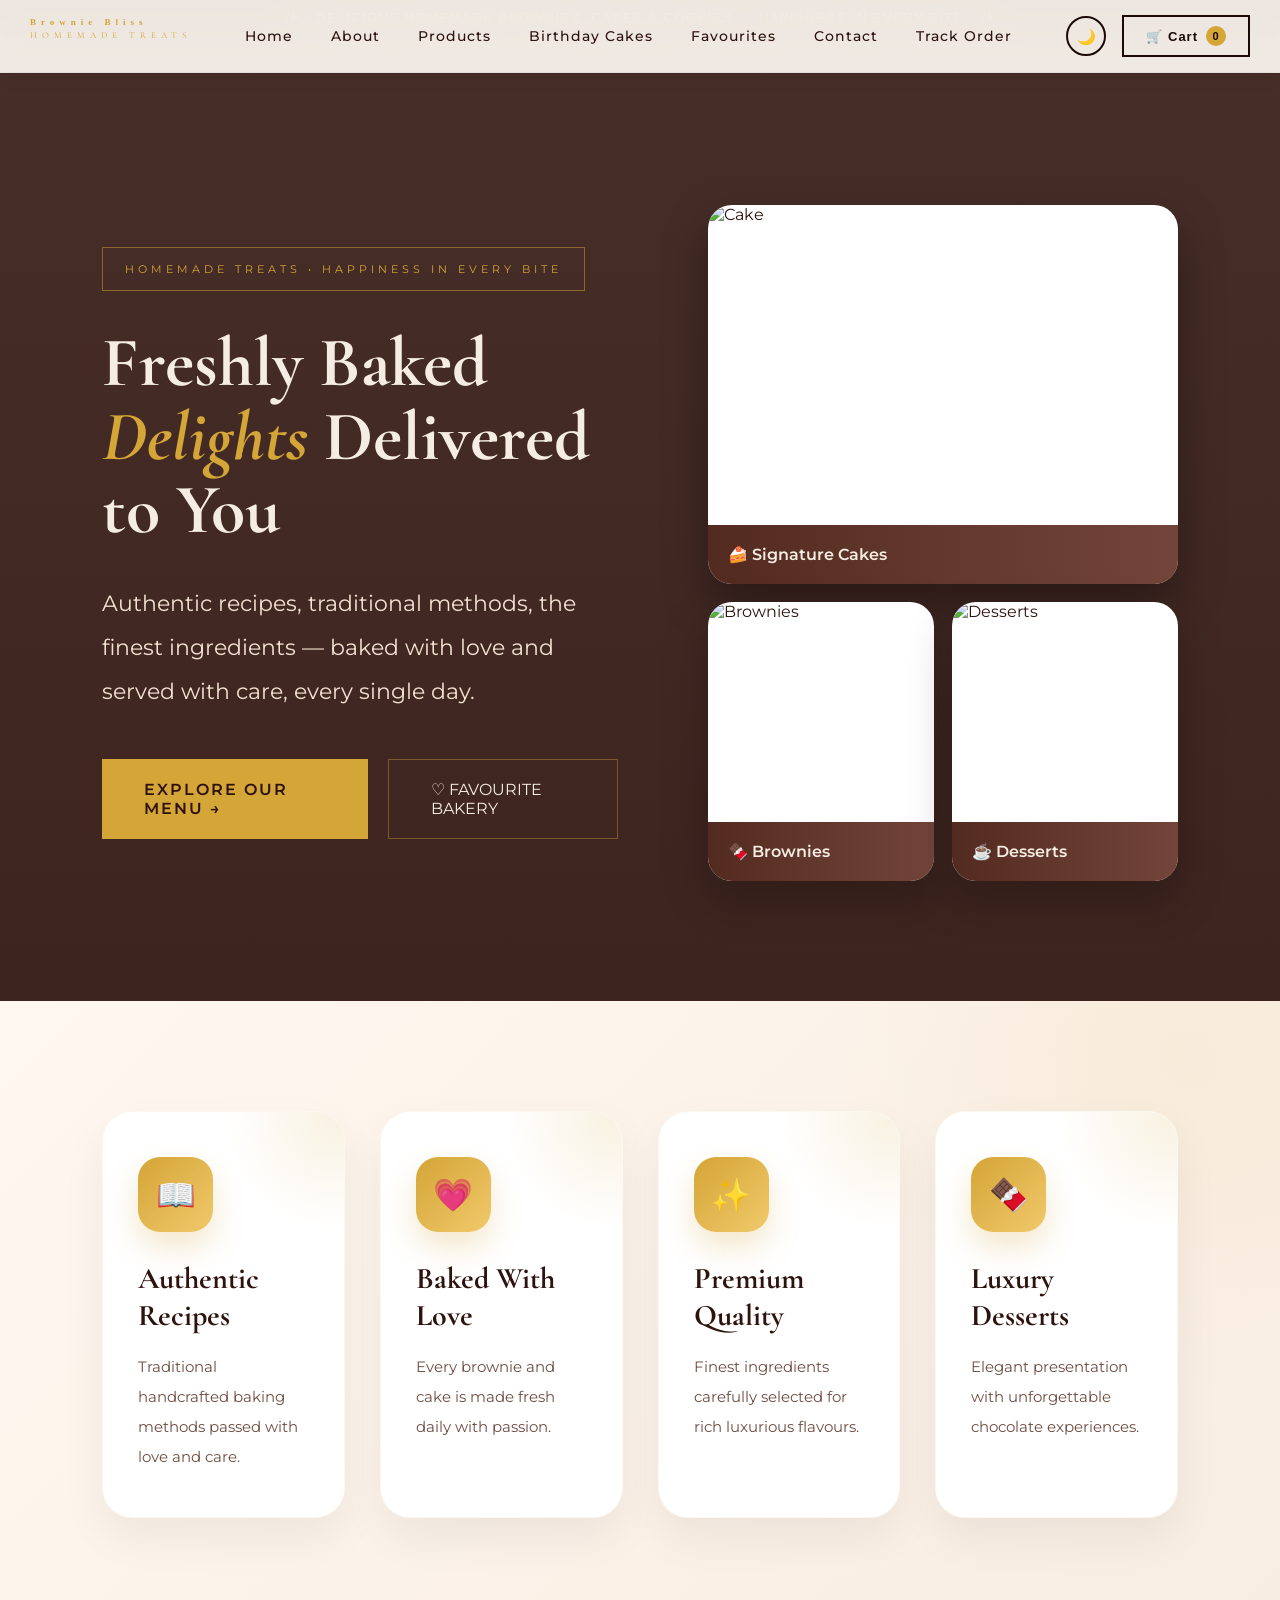
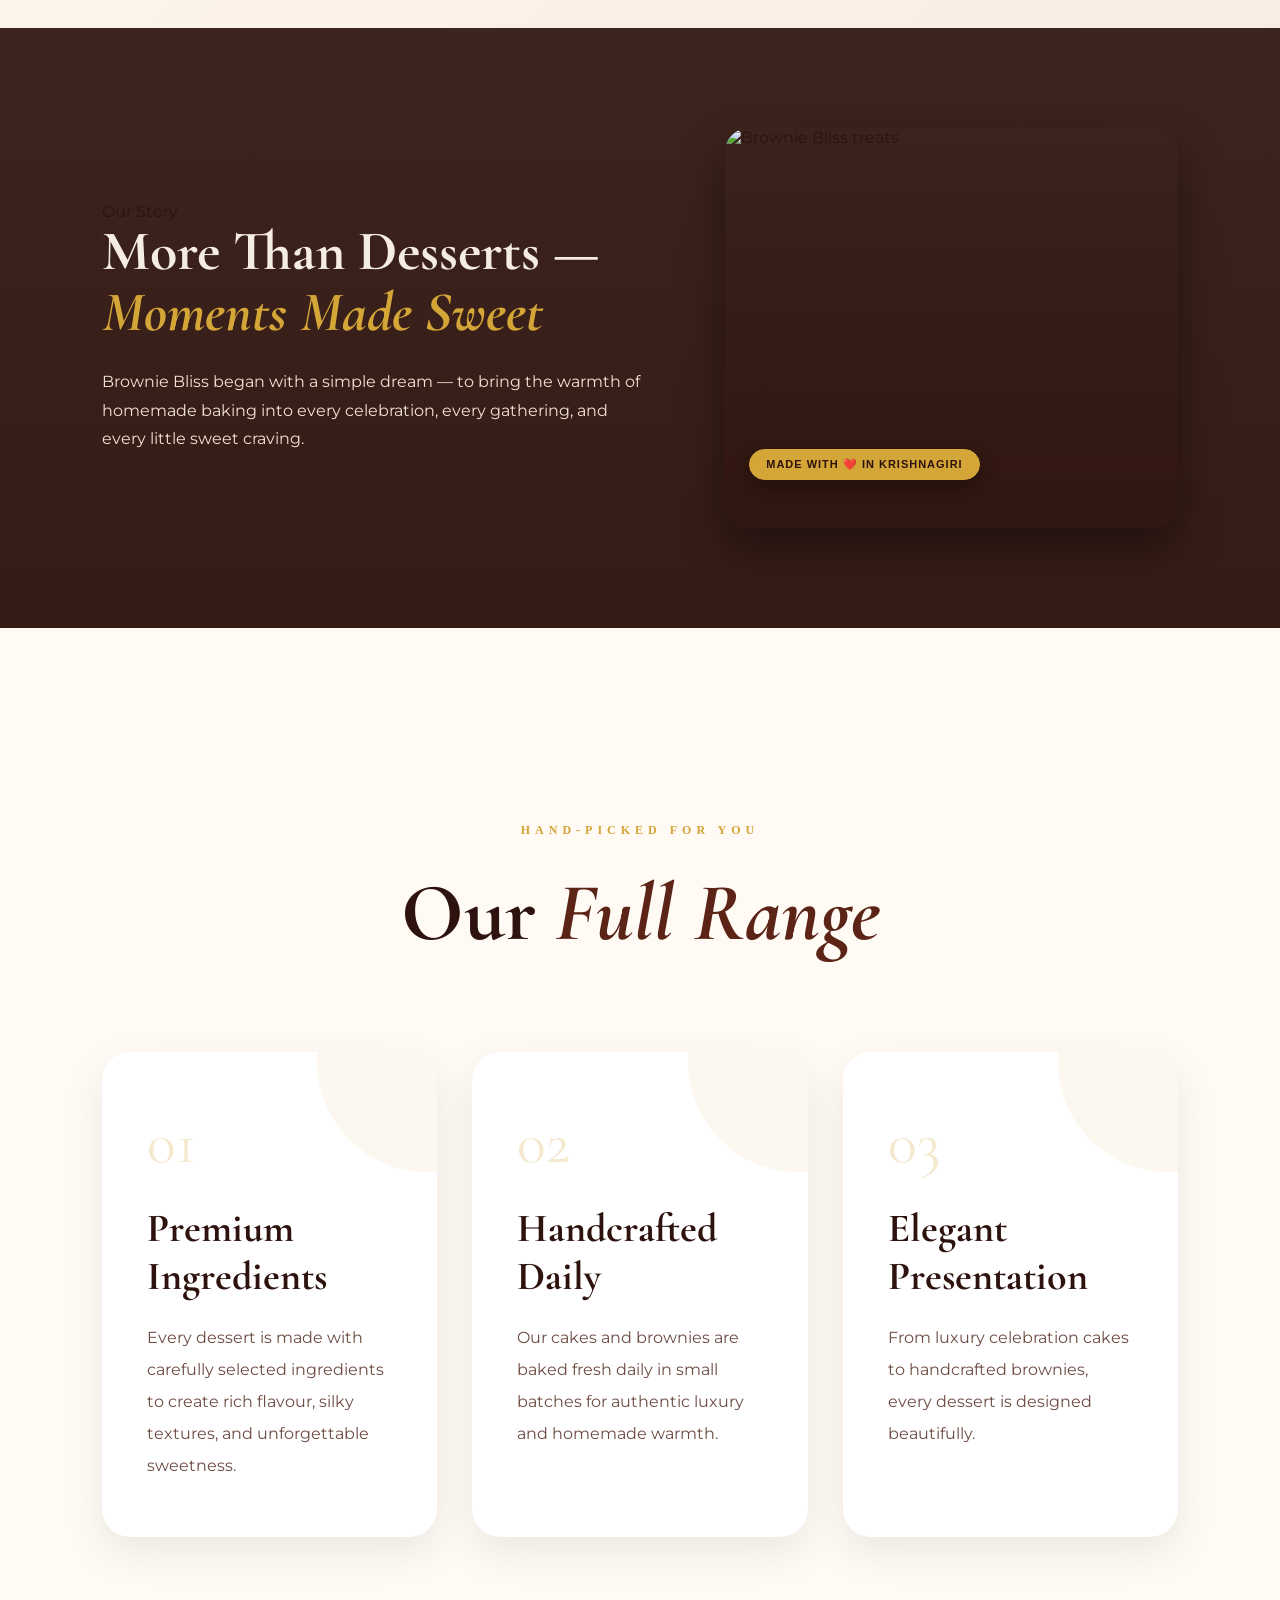
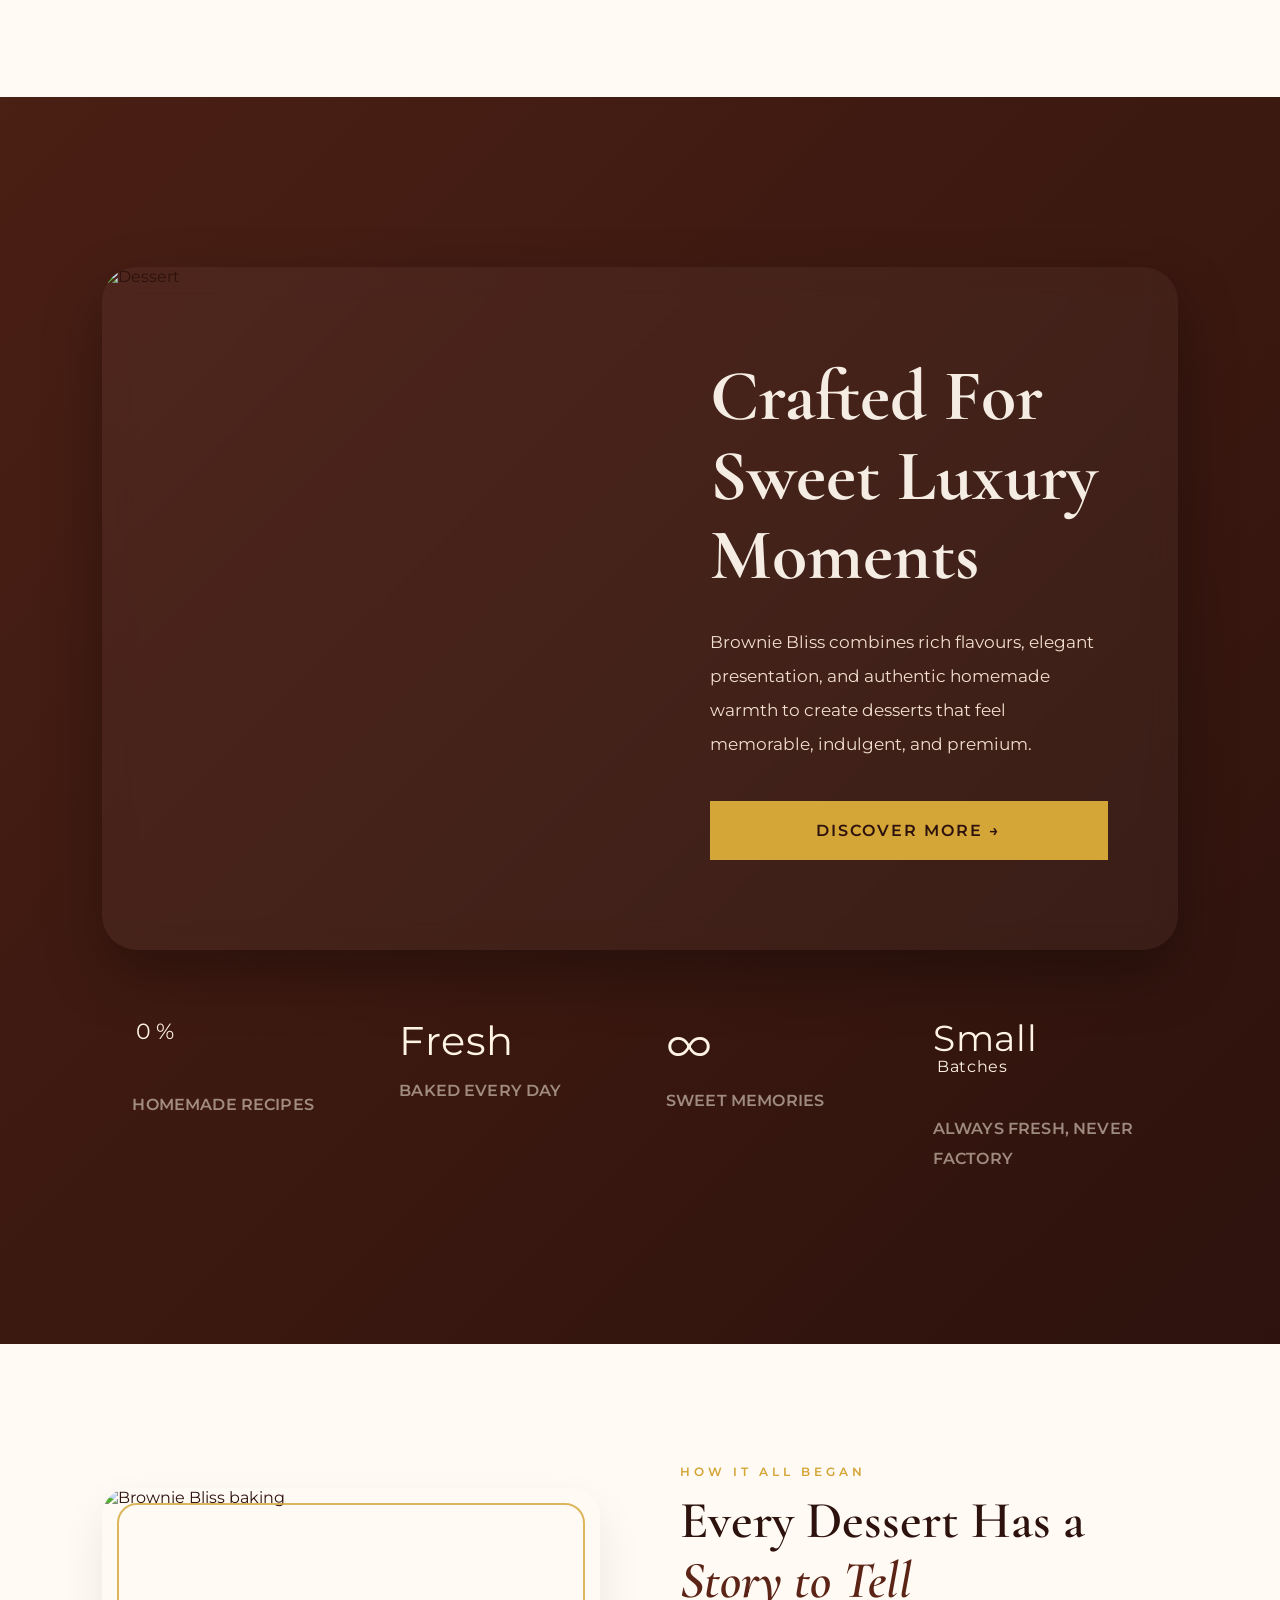
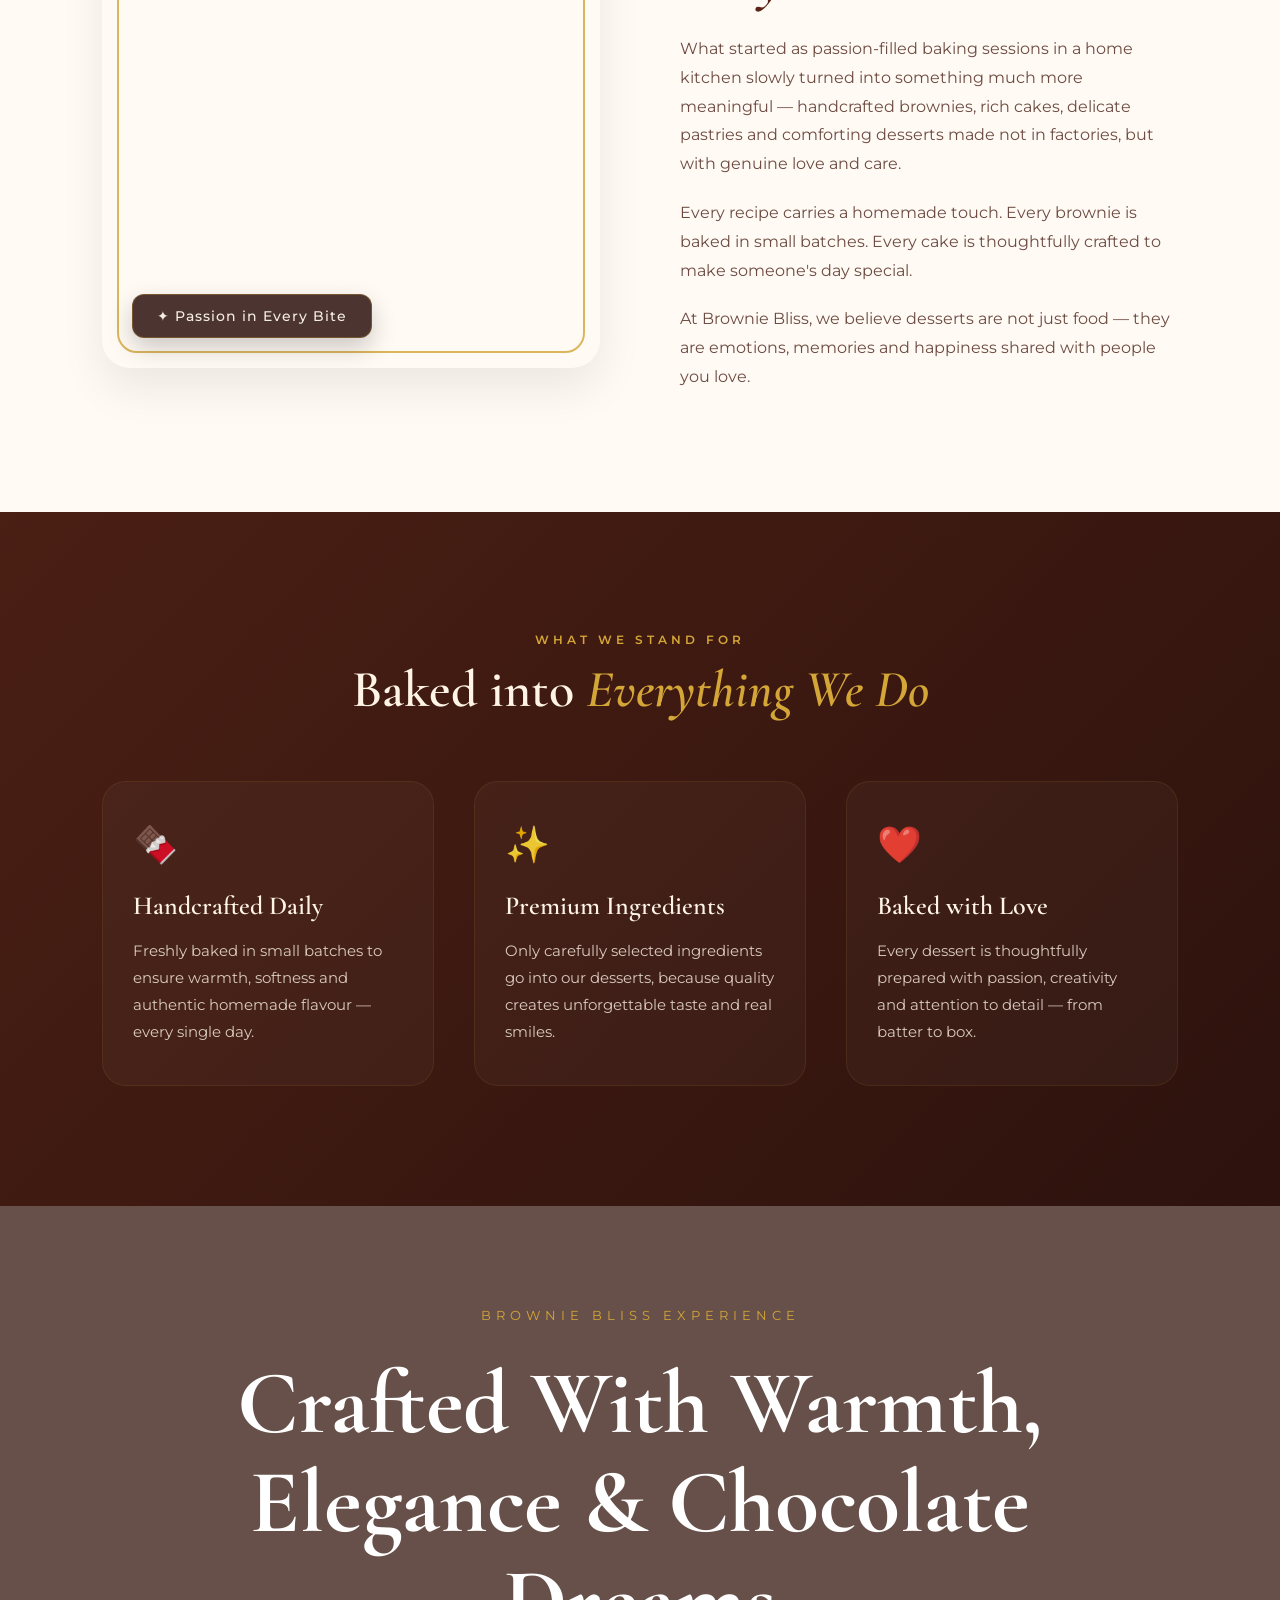
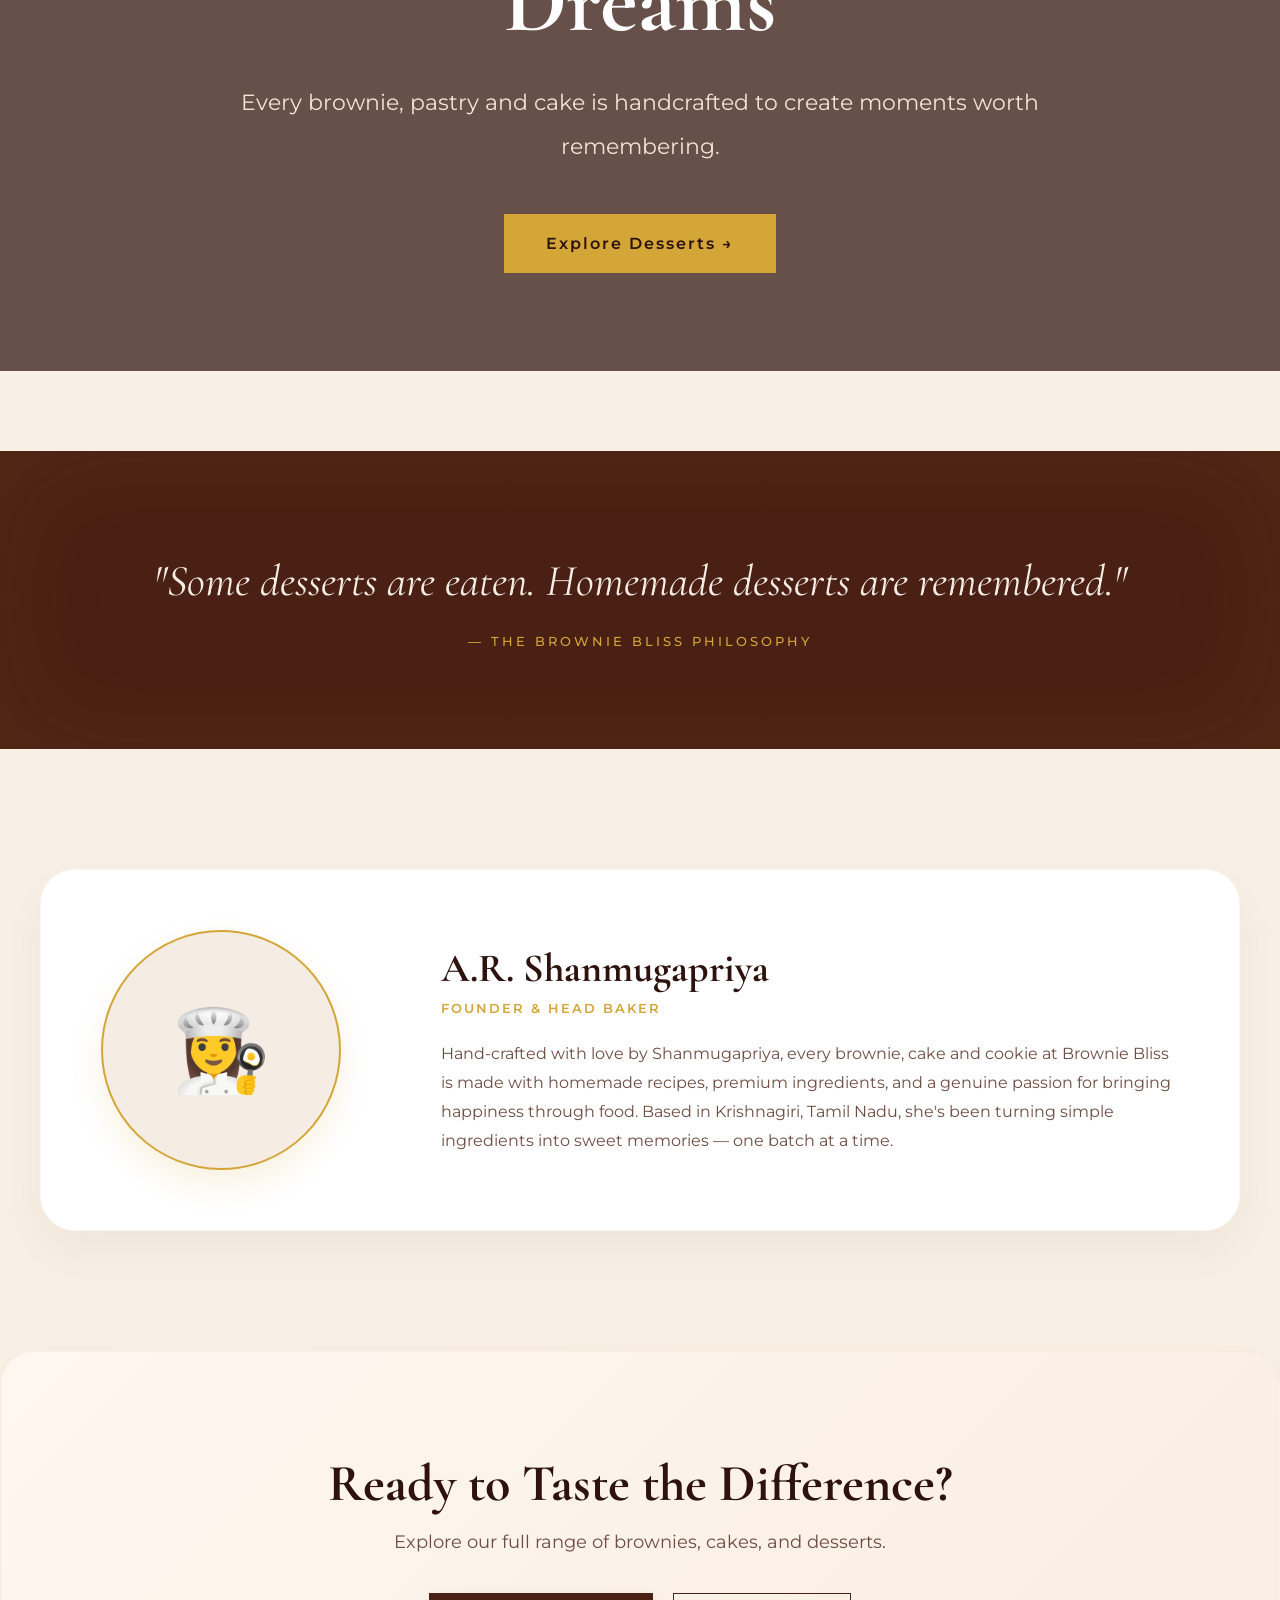
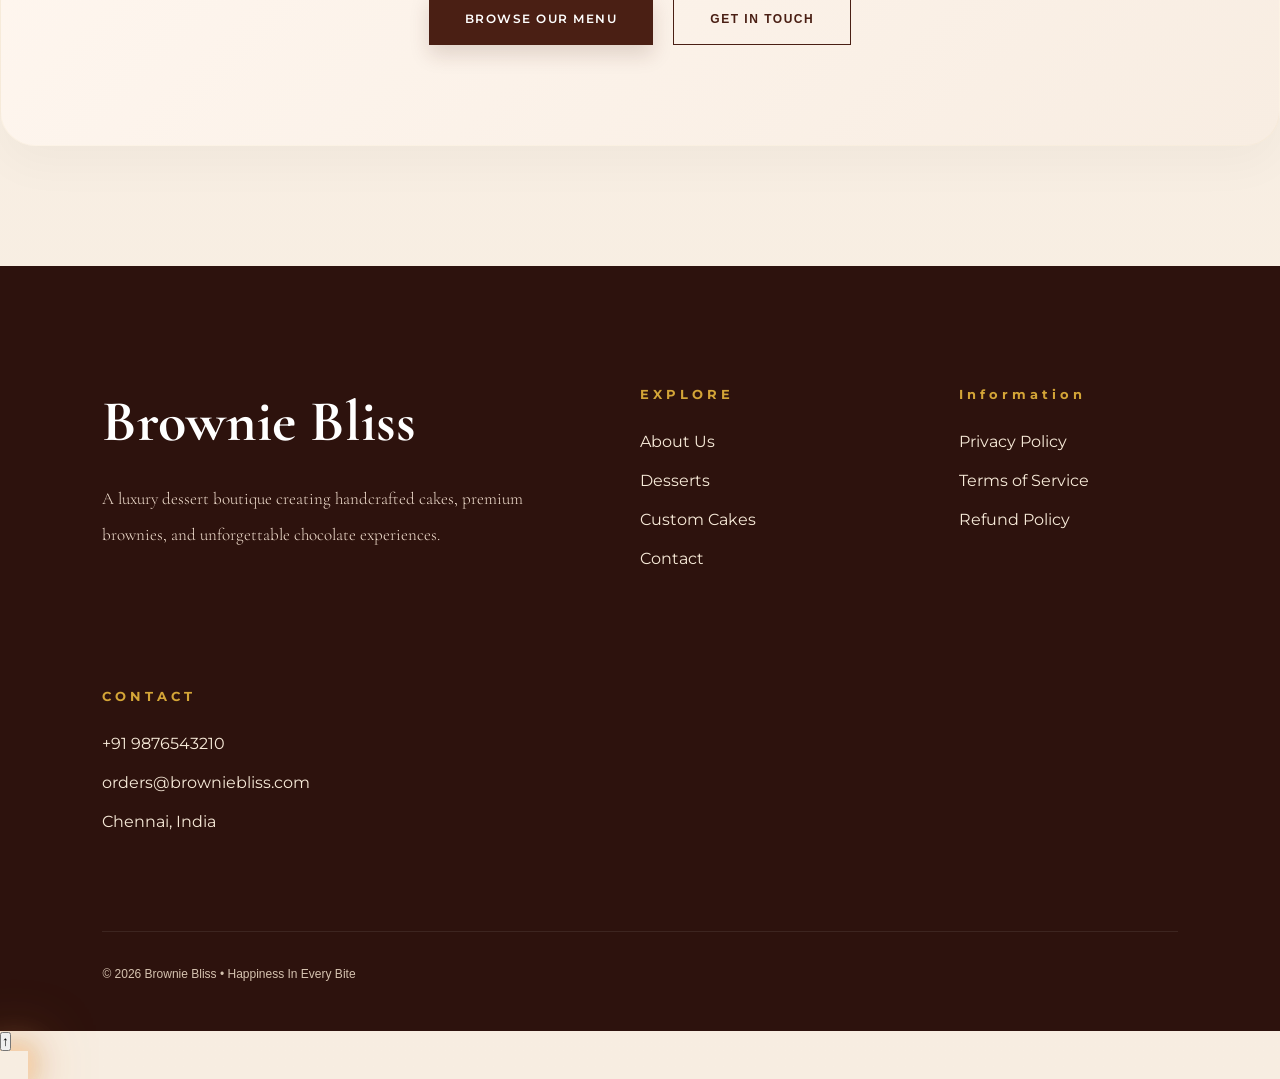
==== commit 0ef044c9: "Merge pull request #425 from sharonchelsy30/cursor Feature: Cursor" ====
--- a/public/about.html
+++ b/public/about.html
@@ -1,11 +1,6 @@
 <!DOCTYPE html>
 <html lang="en">
 
-<head>
-  <meta charset="UTF-8" />
-  <meta name="viewport" content="width=device-width, initial-scale=1.0"/>
-
-  <title>Brownie Bliss | About</title>
 <head>
   <meta charset="UTF-8">
   <meta name="viewport" content="width=device-width, initial-scale=1.0">
@@ -25,17 +20,18 @@
 <!-- HEADER -->
 <header>
   <div class="header-inner">
-<button class="menu-toggle" onclick="toggleMenu()">☰</button>
+    <button class="menu-toggle" onclick="toggleMenu()">☰</button>
     <a href="index.html" class="logo">
       <span class="logo-name">Brownie Bliss</span>
       <span class="logo-sub">Homemade Treats</span>
     </a>
 
     <nav>
-      <a href="index.html#home">Home</a>
-      <a href="about.html">Abput</a>
-      <a href="index.html#products">Products</a>
-      <a href="index.html#birthday">Birthday Cakes</a>
+      <a href="index.html">Home</a>
+      <a href="about.html">About</a>
+      <a href="products.html">Products</a>
+      <a href="birthday.html">Birthday Cakes</a>
+      <a href="favourites.html">Favourites</a>
       <a href="contact.html">Contact</a>
       <a href="track.html">Track Order</a>
     </nav>
@@ -776,6 +772,116 @@
       margin-bottom:40px;
     }
 
+    .stats{
+      max-width:1450px;
+      margin:70px auto 0;
+      display:grid;
+      grid-template-columns:repeat(4,minmax(0,1fr));
+      gap:36px 32px;
+      padding:0 20px;
+      align-items:start;
+    }
+
+    .stat-item{
+      display:flex;
+      flex-direction:column;
+      gap:14px;
+      text-align:left;
+      padding-left:10px;
+    }
+
+    .stat-number{
+      color:#fff4e6;
+      font-size:3.1rem;
+      line-height:1.05;
+      letter-spacing:0.02em;
+      margin:0;
+    }
+
+    .stat-number span{
+      font-size:0.45em;
+      vertical-align:text-top;
+      margin-left:4px;
+    }
+
+    .stat-label{
+      color:rgba(255,244,230,0.75);
+      font-size:16px;
+      line-height:1.9;
+      letter-spacing:0.01em;
+      max-width:280px;
+      margin:0;
+    }
+
+    .values{
+      padding:140px 8% 120px;
+    }
+
+    .values .section-title{
+      color:#fff4e6;
+      font-weight:600;
+      margin-bottom:18px;
+    }
+
+    .values .section-title em{
+      color:var(--gold);
+    }
+
+    .values-grid{
+      max-width:1450px;
+      margin:auto;
+      display:grid;
+      grid-template-columns:repeat(3,minmax(0,1fr));
+      gap:38px;
+    }
+
+    .value-card{
+      display:flex;
+      flex-direction:column;
+      gap:16px;
+    }
+
+    .value-icon{
+      font-size:32px;
+      display:inline-flex;
+      margin-bottom:10px;
+    }
+
+    .value-title{
+      color:#fff4e6;
+      font-weight:600;
+      font-size:30px;
+      line-height:1.2;
+      margin:0;
+    }
+
+    .value-desc{
+      color:rgba(255,244,230,0.88);
+      line-height:2.1;
+      font-size:16px;
+      margin:0;
+    }
+
+    @media(max-width:900px){
+      .stats{
+        grid-template-columns:repeat(2,minmax(0,1fr));
+      }
+
+      .values-grid{
+        grid-template-columns:1fr 1fr;
+      }
+    }
+
+    @media(max-width:700px){
+      .stats{
+        grid-template-columns:1fr;
+      }
+
+      .values-grid{
+        grid-template-columns:1fr;
+      }
+    }
+
     /* =========================
        LUXURY BANNER
     ========================= */
@@ -1045,36 +1151,606 @@
 
     }
 
+    /* =========================
+       DARK THEME SUPPORT
+    ========================= */
+
+    html.dark{
+      --dark:#f0e4d0;
+      --brown:#2a140b;
+      --brown2:#caa14a;
+      --light:#140d08;
+      --cream:#f5ede3;
+    }
+
+    html.dark body,
+    html.dark .about-section{
+      background:var(--light);
+      color:var(--text-dark);
+    }
+
+    html.dark body::before{
+      opacity:0.03;
+    }
+
+    html.dark header{
+      background:rgba(20,13,8,0.92);
+      border-bottom:1px solid rgba(212,165,55,0.16);
+    }
+
+    html.dark .logo h1,
+    html.dark .logo-name,
+    html.dark nav a{
+      color:var(--text-dark);
+    }
+
+    html.dark .logo span,
+    html.dark .logo-sub{
+      color:var(--gold);
+    }
+
+    html.dark nav a:hover{
+      color:var(--gold);
+    }
+
+    html.dark .large-card,
+    html.dark .small-card,
+    html.dark .premium-feature-card,
+    html.dark .story-card,
+    html.dark .value-card,
+    html.dark .story-img-wrap,
+    html.dark .founder,
+    html.dark .cta{
+      background:var(--white);
+      border-color:#3a2010;
+      box-shadow:0 18px 45px rgba(0,0,0,0.28);
+    }
+
+    html.dark .premium-features,
+    html.dark .story,
+    html.dark .values,
+    html.dark .founder,
+    html.dark .cta{
+      background:linear-gradient(135deg,#1a1008 0%,#221508 100%);
+    }
+
+    html.dark .premium-features::before{
+      background:radial-gradient(circle,rgba(212,165,55,0.1),transparent 70%);
+    }
+
+    html.dark .section-title h2,
+    html.dark .story-card h3,
+    html.dark .premium-feature-card h3,
+    html.dark .value-title,
+    html.dark .founder-name,
+    html.dark .cta-title,
+    html.dark .hero-body,
+    html.dark .story-text .section-title,
+    html.dark .quote-text{
+      color:var(--text-dark);
+    }
+
+    html.dark .section-title h2 em,
+    html.dark .section-title span,
+    html.dark .section-eyebrow,
+    html.dark .story-number,
+    html.dark .premium-icon,
+    html.dark .quote-attr{
+      color:var(--gold);
+    }
+
+    html.dark .premium-feature-card p,
+    html.dark .story-card p,
+    html.dark .story-para,
+    html.dark .value-desc,
+    html.dark .founder-bio,
+    html.dark .cta-sub,
+    html.dark .hero-body,
+    html.dark .story-quote{
+      color:var(--text-mid);
+    }
+
+    html.dark .experience-box{
+      background:rgba(255,255,255,0.05);
+      border:1px solid rgba(212,165,55,0.14);
+    }
+
+    html.dark .footer-links a,
+    html.dark .footer-brand p,
+    html.dark .footer-bottom{
+      color:#e6d6c5;
+    }
+
+    html.dark .footer-links a:hover{
+      color:var(--gold);
+    }
+
+    /* =========================
+       ADDITIONAL PREMIUM STYLES FOR ABOUT PAGE
+    ========================= */
+    .story-hero {
+      display: grid !important;
+      grid-template-columns: 1.2fr 1fr;
+      gap: 80px;
+      align-items: center;
+      max-width: 1450px;
+      margin: 0 auto;
+      padding: 100px 8%;
+      min-height: auto !important;
+      background: linear-gradient(rgba(45,18,13,0.92), rgba(45,18,13,0.96)) !important;
+    }
+    
+    .story-hero .hero-left {
+      text-align: left;
+    }
+    
+    .story-hero .hero-title {
+      font-family: 'Cormorant Garamond', serif;
+      font-size: 56px;
+      line-height: 1.1;
+      color: var(--cream);
+      margin-bottom: 24px;
+    }
+    
+    .story-hero .hero-body {
+      font-family: 'Montserrat', sans-serif;
+      font-size: 16px;
+      line-height: 1.8;
+      color: #f3e4d2 !important;
+      margin-bottom: 0;
+    }
+    
+    .story-hero .hero-right {
+      position: relative;
+      width: 100%;
+      border-radius: 24px;
+      overflow: hidden;
+      box-shadow: 0 20px 45px rgba(0, 0, 0, 0.4);
+    }
+    
+    .story-hero .hero-right img {
+      width: 100%;
+      height: 400px;
+      object-fit: cover;
+      display: block;
+    }
+    
+    .story-hero .hero-right-overlay {
+      position: absolute;
+      inset: 0;
+      background: linear-gradient(to top, rgba(45,18,13,0.6), transparent);
+      pointer-events: none;
+    }
+    
+    .story-hero .hero-badge {
+      position: absolute;
+      bottom: 24px;
+      left: 24px;
+      background: var(--gold);
+      color: var(--dark);
+      padding: 8px 16px;
+      font-size: 11px;
+      font-weight: 600;
+      letter-spacing: 1px;
+      border-radius: 30px;
+      box-shadow: 0 8px 20px rgba(0, 0, 0, 0.3);
+    }
+
+    .story-split {
+      display: grid;
+      grid-template-columns: 1fr 1fr;
+      gap: 80px;
+      align-items: center;
+      max-width: 1450px;
+      margin: 0 auto;
+      padding: 120px 8%;
+    }
+    
+    .story-img-wrap {
+      position: relative;
+      width: 100%;
+      border-radius: 28px;
+      overflow: hidden;
+      box-shadow: 0 20px 45px rgba(0, 0, 0, 0.08);
+    }
+    
+    .story-img-wrap img {
+      width: 100%;
+      height: 480px;
+      object-fit: cover;
+      display: block;
+    }
+    
+    .story-img-accent {
+      position: absolute;
+      inset: 0;
+      border: 2px solid var(--gold);
+      margin: 15px;
+      border-radius: 20px;
+      pointer-events: none;
+      opacity: 0.8;
+    }
+    
+    .story-quote {
+      position: absolute;
+      bottom: 30px;
+      left: 30px;
+      background: rgba(45, 18, 13, 0.85);
+      backdrop-filter: blur(8px);
+      -webkit-backdrop-filter: blur(8px);
+      color: var(--cream);
+      padding: 12px 24px;
+      border-radius: 12px;
+      font-size: 14px;
+      font-weight: 500;
+      letter-spacing: 1px;
+      border: 1px solid rgba(212, 165, 55, 0.3);
+      box-shadow: 0 10px 25px rgba(0,0,0,0.2);
+    }
+    
+    .story-text {
+      text-align: left;
+    }
+    
+    .story-text .section-eyebrow {
+      color: var(--gold);
+      letter-spacing: 4px;
+      font-size: 12px;
+      text-transform: uppercase;
+      font-weight: 600;
+      margin-bottom: 12px;
+      display: block;
+    }
+    
+    .story-text .section-title {
+      font-family: 'Cormorant Garamond', serif;
+      font-size: 52px;
+      color: var(--dark);
+      margin-bottom: 24px;
+      line-height: 1.15;
+      text-align: left;
+    }
+    
+    .story-text .section-title em {
+      color: var(--brown2);
+      font-style: italic;
+    }
+    
+    .story-para {
+      color: #6d4b42;
+      line-height: 1.8;
+      font-size: 16px;
+      margin-bottom: 20px;
+    }
+    
+    .story-para:last-child {
+      margin-bottom: 0;
+    }
+    
+    .values {
+      background: linear-gradient(135deg, #4a1f14, #2d120d) !important;
+      padding: 120px 8% !important;
+    }
+    
+    .values .section-eyebrow {
+      color: var(--gold);
+      letter-spacing: 4px;
+      font-size: 12px;
+      text-transform: uppercase;
+      font-weight: 600;
+      margin-bottom: 12px;
+      display: block;
+      text-align: center;
+    }
+    
+    .values .section-title {
+      color: #fff4e6 !important;
+      font-weight: 600;
+      font-family: 'Cormorant Garamond', serif;
+      font-size: 52px;
+      text-align: center;
+      margin-bottom: 60px;
+    }
+    
+    .values .section-title em {
+      color: var(--gold) !important;
+      font-style: italic;
+    }
+    
+    .values-grid {
+      max-width: 1450px;
+      margin: 0 auto;
+      display: grid;
+      grid-template-columns: repeat(3, 1fr);
+      gap: 40px;
+    }
+    
+    .value-card {
+      background: rgba(255, 255, 255, 0.03) !important;
+      border: 1px solid rgba(212, 165, 55, 0.1) !important;
+      padding: 40px 30px !important;
+      border-radius: 24px !important;
+      display: flex;
+      flex-direction: column;
+      gap: 16px;
+      transition: all 0.4s ease;
+    }
+    
+    .value-card:hover {
+      transform: translateY(-8px);
+      background: rgba(255, 255, 255, 0.05) !important;
+      border-color: rgba(212, 165, 55, 0.25) !important;
+      box-shadow: 0 15px 35px rgba(0, 0, 0, 0.2);
+    }
+    
+    .value-icon {
+      font-size: 36px;
+      display: inline-flex;
+      margin-bottom: 8px;
+    }
+    
+    .value-title {
+      color: #fff4e6 !important;
+      font-weight: 600;
+      font-size: 26px;
+      line-height: 1.2;
+      margin: 0;
+      font-family: 'Cormorant Garamond', serif;
+    }
+    
+    .value-desc {
+      color: rgba(255, 244, 230, 0.8) !important;
+      line-height: 1.8;
+      font-size: 15px;
+      margin: 0;
+    }
+    
+    .quote-banner {
+      background: var(--brown);
+      padding: 100px 30px;
+      text-align: center;
+      position: relative;
+      overflow: hidden;
+      box-shadow: inset 0 0 120px rgba(212, 175, 55, 0.08);
+      margin: 80px 0;
+    }
+    
+    .quote-text {
+      font-family: 'Cormorant Garamond', serif;
+      font-size: clamp(28px, 3.5vw, 44px);
+      line-height: 1.4;
+      color: var(--cream) !important;
+      font-style: italic;
+      max-width: 1000px;
+      margin: 0 auto 20px;
+    }
+    
+    .quote-attr {
+      font-family: 'Montserrat', sans-serif;
+      font-size: 13px;
+      letter-spacing: 3px;
+      color: var(--gold) !important;
+      text-transform: uppercase;
+      font-weight: 500;
+    }
+    
+    .founder {
+      display: grid;
+      grid-template-columns: 280px 1fr;
+      gap: 60px;
+      max-width: 1200px;
+      margin: 120px auto;
+      padding: 60px;
+      background: white;
+      border-radius: 35px;
+      align-items: center;
+      box-shadow: 0 20px 45px rgba(0, 0, 0, 0.04);
+      border: 1px solid rgba(212, 165, 55, 0.08);
+    }
+    
+    .founder-img-placeholder {
+      width: 240px;
+      height: 240px;
+      background: var(--cream);
+      border-radius: 50%;
+      display: flex;
+      align-items: center;
+      justify-content: center;
+      font-size: 80px;
+      border: 2px solid var(--gold);
+      box-shadow: 0 15px 30px rgba(212, 165, 55, 0.15);
+    }
+    
+    .founder-name {
+      font-family: 'Cormorant Garamond', serif;
+      font-size: 40px;
+      color: var(--dark) !important;
+      margin-bottom: 8px;
+    }
+    
+    .founder-role {
+      font-family: 'Montserrat', sans-serif;
+      font-size: 13px;
+      letter-spacing: 2px;
+      color: var(--gold) !important;
+      text-transform: uppercase;
+      font-weight: 600;
+      margin-bottom: 24px;
+    }
+    
+    .founder-bio {
+      font-family: 'Montserrat', sans-serif;
+      font-size: 16px;
+      line-height: 1.8;
+      color: #6e4c42 !important;
+    }
+    
+    .cta {
+      text-align: center;
+      padding: 100px 30px;
+      background: linear-gradient(135deg, #fff7f0 0%, #f8ede2 100%);
+      border-radius: 35px;
+      max-width: 1450px;
+      margin: 120px auto;
+      box-shadow: 0 20px 45px rgba(0, 0, 0, 0.03);
+      border: 1px solid rgba(212, 165, 55, 0.05);
+    }
+    
+    .cta-title {
+      font-family: 'Cormorant Garamond', serif;
+      font-size: 52px;
+      color: var(--dark) !important;
+      margin-bottom: 16px;
+    }
+    
+    .cta-sub {
+      font-family: 'Montserrat', sans-serif;
+      font-size: 18px;
+      color: #6e4c42 !important;
+      margin-bottom: 40px;
+    }
+    
+    .cta-buttons {
+      display: flex;
+      gap: 20px;
+      justify-content: center;
+    }
+    
+    .btn-dark {
+      padding: 18px 36px;
+      background: var(--brown);
+      color: white;
+      text-decoration: none;
+      font-weight: 600;
+      letter-spacing: 1.5px;
+      text-transform: uppercase;
+      font-size: 12px;
+      transition: 0.3s ease;
+      box-shadow: 0 10px 20px rgba(74, 31, 20, 0.15);
+    }
+    
+    .btn-dark:hover {
+      background: var(--gold);
+      color: var(--dark);
+      transform: translateY(-3px);
+      box-shadow: 0 15px 35px rgba(212, 165, 55, 0.2);
+    }
+    
+    .btn-outline {
+      padding: 18px 36px;
+      background: transparent;
+      border: 1px solid var(--brown);
+      color: var(--brown);
+      text-decoration: none;
+      font-weight: 600;
+      letter-spacing: 1.5px;
+      text-transform: uppercase;
+      font-size: 12px;
+      transition: 0.3s ease;
+    }
+    
+    .btn-outline:hover {
+      background: rgba(74, 31, 20, 0.05);
+      transform: translateY(-3px);
+    }
+
+    /* RESPONSIVE UPDATES */
+    @media(max-width:900px){
+      .story-hero {
+        grid-template-columns: 1fr;
+        gap: 40px;
+        min-height: auto !important;
+        padding: 80px 20px;
+      }
+      .story-hero .hero-right img {
+        height: 300px;
+      }
+      .story-split {
+        grid-template-columns: 1fr;
+        gap: 40px;
+        padding: 60px 20px;
+      }
+      .story-img-wrap img {
+        height: 350px;
+      }
+      .story-text .section-title {
+        font-size: 40px;
+      }
+      .values {
+        padding: 80px 20px !important;
+      }
+      .values .section-title {
+        font-size: 40px;
+        margin-bottom: 40px;
+      }
+      .values-grid {
+        grid-template-columns: 1fr;
+        gap: 24px;
+      }
+      .founder {
+        grid-template-columns: 1fr;
+        text-align: center;
+        padding: 40px 20px;
+        margin: 60px 20px;
+        gap: 30px;
+      }
+      .founder-img-placeholder {
+        margin: 0 auto;
+      }
+      .founder-name {
+        font-size: 32px;
+      }
+      .cta {
+        margin: 60px 20px;
+        padding: 60px 20px;
+      }
+      .cta-title {
+        font-size: 36px;
+      }
+      .cta-sub {
+        font-size: 16px;
+      }
+      .cta-buttons {
+        flex-direction: column;
+        gap: 15px;
+      }
+    }
+
+    /* DARK MODE STYLES */
+    html.dark .story-split {
+      background: linear-gradient(135deg,#1a1008 0%,#221508 100%) !important;
+    }
+    html.dark .story-text .section-title,
+    html.dark .founder-name,
+    html.dark .cta-title,
+    html.dark .founder-bio,
+    html.dark .cta-sub {
+      color: var(--text-dark) !important;
+    }
+    html.dark .founder {
+      background: linear-gradient(135deg,#1a1008 0%,#221508 100%) !important;
+      border-color: #3a2010 !important;
+    }
+    html.dark .founder-img-placeholder {
+      background: #2a140b !important;
+      border-color: var(--gold) !important;
+    }
+    html.dark .cta {
+      background: linear-gradient(135deg,#1a1008 0%,#221508 100%) !important;
+      border-color: #3a2010 !important;
+    }
+    html.dark .btn-dark {
+      background: var(--gold) !important;
+      color: var(--dark) !important;
+    }
+    html.dark .btn-outline {
+      border-color: var(--gold) !important;
+      color: var(--gold) !important;
+    }
+    html.dark .btn-outline:hover {
+      background: rgba(212, 165, 55, 0.08) !important;
+    }
   </style>
-
-</head>
-
-<body>
-
-  <!-- NAVBAR -->
-
-  <header>
-
-    <div class="navbar">
-
-      <a href="index.html" class="logo">
-        <h1>Brownie Bliss</h1>
-        <span>HOMEMADE TREATS</span>
-      </a>
-
-      <nav>
-        <a href="index.html">Home</a>
-        <a href="about.html">About</a>
-        <a href="products.html">Products</a>
-        <a href="birthday.html">Birthday Cakes</a>
-        <a href="favourites.html">Favourites</a>
-        <a href="contact.html">Contact</a>
-        <a href="track.html">Track Order</a>
-      </nav>
-
-    </div>
-
-  </header>
 
   <!-- HERO -->
 
@@ -1234,27 +1910,15 @@
         </p>
 
       </div>
-
-  <!-- Nav -->
-  <nav>
-    <a href="index.html" class="nav-logo">Brownie Bliss <span>Homemade Treats</span></a>
-    <ul class="nav-links">
-      <li><a href="index.html">Home</a></li>
-      <li><a href="about.html" class="active">about</a></li>
-      <li><a href="index.html#products">Products</a></li>
-      <li><a href="index.html#birthday">Birthday Cakes</a></li>
-      <li><a href="contact.html">Contact</a></li>
-      <li><a href="track.html">Track Order</a></li>
-    </ul>
-    <button class="nav-cart">🛒 Cart 0</button>
-  </nav>
+    </div>
+    </section>
 
   <!-- Hero -->
-  <section class="hero">
+  <section class="hero story-hero">
     <div class="hero-left">
       <p class="hero-eyebrow">Our Story</p>
       <h1 class="hero-title">More Than Desserts —<br><em>Moments Made Sweet</em></h1>
-      <p class="hero-body">Brownie Bliss began with a simple dream — to bring the warmth of homemade baking into every celebration, every gathering, and every little sweet craving.</p>
+      <p class="hero-body" style="color:#9b7064">Brownie Bliss began with a simple dream — to bring the warmth of homemade baking into every celebration, every gathering, and every little sweet craving.</p>
     </div>
     <div class="hero-right">
       <img src="https://theobroma.in/cdn/shop/files/OverloadBrownie_400x400.jpg?v=1711183338" alt="Brownie Bliss treats" />
@@ -1263,8 +1927,6 @@
     </div>
   </section>
 
-  </section>
-
   <!-- STORY -->
 
   <section class="story">
@@ -1361,29 +2023,32 @@
         <a href="products.html" class="primary-btn">
           DISCOVER MORE →
         </a>
-
-  <!-- Stats -->
-  <div class="stats">
-    <div class="stat-item reveal">
-      <div class="stat-number"><span class="count" data-target="100">0</span><span>%</span></div>
-      <div class="stat-label">Homemade Recipes</div>
+      </div>
     </div>
-    <div class="stat-item reveal" style="transition-delay:0.1s">
-      <div class="stat-number" style="font-size:40px">Fresh</div>
-      <div class="stat-label">Baked Every Day</div>
+  
+    <!-- Stats -->
+    <div class="stats">
+      <div class="stat-item reveal">
+        <div class="stat-number"><span class="count" data-target="100">0</span><span>%</span></div>
+        <div class="stat-label">Homemade Recipes</div>
+      </div>
+      <div class="stat-item reveal" style="transition-delay:0.1s">
+        <div class="stat-number" style="font-size:40px">Fresh</div>
+        <div class="stat-label">Baked Every Day</div>
+      </div>
+      <div class="stat-item reveal" style="transition-delay:0.2s">
+        <div class="stat-number">∞</div>
+        <div class="stat-label">Sweet Memories</div>
+      </div>
+      <div class="stat-item reveal" style="transition-delay:0.3s">
+        <div class="stat-number" style="font-size:36px">Small<br><span>Batches</span></div>
+        <div class="stat-label">Always Fresh, Never Factory</div>
+      </div>
     </div>
-    <div class="stat-item reveal" style="transition-delay:0.2s">
-      <div class="stat-number">∞</div>
-      <div class="stat-label">Sweet Memories</div>
-    </div>
-    <div class="stat-item reveal" style="transition-delay:0.3s">
-      <div class="stat-number" style="font-size:36px">Small<br><span>Batches</span></div>
-      <div class="stat-label">Always Fresh, Never Factory</div>
-    </div>
-  </div>
+  </section>
 
   <!-- Story Section -->
-  <section class="story">
+  <section class="story story-split">
     <div class="story-img-wrap reveal">
       <img src="https://theobroma.in/cdn/shop/files/redvelvet-theo.jpg?v=1701321860" alt="Brownie Bliss baking" />
       <div class="story-img-accent"></div>
@@ -1421,8 +2086,6 @@
     </div>
   </section>
 
-  </section>
-
   <!-- LUXURY BANNER -->
 
   <section class="luxury-banner">
@@ -1450,54 +2113,6 @@
     </div>
 
   </section>
-
-  <!-- FOOTER -->
-
-  <footer>
-
-    <div class="footer-grid">
-
-      <div class="footer-brand">
-
-        <h2>Brownie Bliss</h2>
-
-        <p>
-          A luxury dessert boutique creating handcrafted cakes,
-          premium brownies, and unforgettable chocolate experiences.
-        </p>
-
-      </div>
-
-      <div class="footer-links">
-
-        <h4>EXPLORE</h4>
-
-        <a href="about.html">About Us</a>
-        <a href="products.html">Desserts</a>
-        <a href="birthday.html">Custom Cakes</a>
-        <a href="contact.html">Contact</a>
-
-      </div>
-
-      <div class="footer-links">
-
-        <h4>CONTACT</h4>
-
-        <a href="#">+91 9876543210</a>
-        <a href="#">orders@browniebliss.com</a>
-        <a href="#">Chennai, India</a>
-
-      </div>
-
-    </div>
-
-    <div class="footer-bottom">
-      © 2026 Brownie Bliss • Happiness In Every Bite
-    </div>
-
-  </footer>
-
-</body>
 
   <!-- Quote -->
   <div class="quote-banner reveal">
@@ -1525,7 +2140,58 @@
     </div>
   </div>
 
-</footer>
+  <!-- FOOTER -->
+
+  <footer>
+
+    <div class="footer-grid">
+
+      <div class="footer-brand">
+
+        <h2>Brownie Bliss</h2>
+
+        <p>
+          A luxury dessert boutique creating handcrafted cakes,
+          premium brownies, and unforgettable chocolate experiences.
+        </p>
+
+      </div>
+
+      <div class="footer-links">
+
+        <h4>EXPLORE</h4>
+
+        <a href="about.html">About Us</a>
+        <a href="products.html">Desserts</a>
+        <a href="birthday.html">Custom Cakes</a>
+        <a href="contact.html">Contact</a>
+
+      </div>
+      <div class="footer-links">
+        <h4>Information</h4>
+        <a href="privacy-policy.html">Privacy Policy</a>
+        <a href="terms-of-service.html">Terms of Service</a>
+        <a href="refund-policy.html">Refund Policy</a>
+      </div>
+
+      <div class="footer-links">
+
+        <h4>CONTACT</h4>
+
+        <a href="#">+91 9876543210</a>
+        <a href="#">orders@browniebliss.com</a>
+        <a href="#">Chennai, India</a>
+
+      </div>
+
+    </div>
+
+    <div class="footer-bottom">
+      © 2026 Brownie Bliss • Happiness In Every Bite
+    </div>
+
+  </footer>
+
   <button id="scrollTopBtn" onclick="scrollToTop()">↑</button>
   <script src="script.js"></script>
   <div id="bb-cursor"></div>
@@ -1606,4 +2272,4 @@
 });
   </script>
 </body>
-</html>+</html>
--- a/public/style.css
+++ b/public/style.css
@@ -1,18 +1,16 @@
-style.css
-
-html {
+style.css html {
   scroll-behavior: smooth;
 }
 
 :root {
-  --color-primary: #4A2C0A;
-  --brown-mid: #3C1E14;
-  --color-accent: #D2691E;
-  --brand-red: #8B0000;
-  --gold: #D4AF37;
-  --gold-light: #F4E4BC;
-  --cream: #FFF9F2;
-  --cream-dark: #F5E8D0;
+  --color-primary: #4a2c0a;
+  --brown-mid: #3c1e14;
+  --color-accent: #d2691e;
+  --brand-red: #8b0000;
+  --gold: #d4af37;
+  --gold-light: #f4e4bc;
+  --cream: #fff9f2;
+  --cream-dark: #f5e8d0;
   --text-dark: #1a0f08;
   --text-mid: #4a2f1a;
   --white: #fff;
@@ -51,8 +49,10 @@
 body {
   background: var(--cream);
   color: var(--text-dark);
-  font-family: 'DM Sans', sans-serif;
+  font-family: "DM Sans", sans-serif;
   overflow-x: hidden;
+  width: 100%;
+  max-width: 100%;
 }
 
 /* ANNOUNCEMENT BAR */
@@ -63,7 +63,7 @@
   padding: 10px 20px;
   font-size: 13px;
   letter-spacing: 1.5px;
-  font-family: 'DM Sans', sans-serif;
+  font-family: "DM Sans", sans-serif;
   font-weight: 400;
 }
 
@@ -94,19 +94,21 @@
 }
 
 .logo-name {
-  font-family: 'Playfair Display', serif;
+  font-family: "Playfair Display", serif;
   font-size: 26px;
   font-weight: 700;
   color: var(--color-primary);
   letter-spacing: 1px;
+  margin-bottom: 4px;
 }
 
 .logo-sub {
-  font-family: 'Cormorant Garamond', serif;
+  font-family: "Cormorant Garamond", serif;
   font-size: 11px;
   letter-spacing: 3px;
   color: var(--gold);
   text-transform: uppercase;
+  margin-bottom: 15px;
 }
 
 nav {
@@ -126,7 +128,7 @@
 }
 
 nav a::after {
-  content: '';
+  content: "";
   position: absolute;
   bottom: -3px;
   left: 0;
@@ -157,7 +159,7 @@
   border: 2px solid var(--color-primary);
   color: var(--color-primary);
   padding: 9px 22px;
-  font-family: 'DM Sans', sans-serif;
+  font-family: "DM Sans", sans-serif;
   font-size: 13px;
   font-weight: 600;
   letter-spacing: 1px;
@@ -201,16 +203,30 @@
   position: absolute;
   inset: 0;
   background:
-    radial-gradient(ellipse at 30% 50%, rgba(201, 169, 110, 0.15) 0%, transparent 60%),
-    radial-gradient(ellipse at 80% 20%, rgba(139, 69, 19, 0.3) 0%, transparent 50%),
-    linear-gradient(135deg, #2C1810 0%, #3d1f10 50%, #1a0c06 100%);
+    radial-gradient(
+      ellipse at 30% 50%,
+      rgba(201, 169, 110, 0.15) 0%,
+      transparent 60%
+    ),
+    radial-gradient(
+      ellipse at 80% 20%,
+      rgba(139, 69, 19, 0.3) 0%,
+      transparent 50%
+    ),
+    linear-gradient(135deg, #2c1810 0%, #3d1f10 50%, #1a0c06 100%);
 }
 
 .hero-pattern {
   position: absolute;
   inset: 0;
   opacity: 0.04;
-  background-image: repeating-linear-gradient(45deg, var(--gold) 0, var(--gold) 1px, transparent 0, transparent 50%);
+  background-image: repeating-linear-gradient(
+    45deg,
+    var(--gold) 0,
+    var(--gold) 1px,
+    transparent 0,
+    transparent 50%
+  );
   background-size: 20px 20px;
 }
 
@@ -239,11 +255,11 @@
   text-transform: uppercase;
   padding: 6px 16px;
   margin-bottom: 24px;
-  font-family: 'DM Sans', sans-serif;
+  font-family: "DM Sans", sans-serif;
 }
 
 .hero-title {
-  font-family: 'Playfair Display', serif;
+  font-family: "Playfair Display", serif;
   font-size: clamp(36px, 4vw, 56px);
   font-weight: 700;
   line-height: 1.15;
@@ -257,7 +273,7 @@
 }
 
 .hero-desc {
-  font-family: 'Cormorant Garamond', serif;
+  font-family: "Cormorant Garamond", serif;
   font-size: 18px;
   color: rgba(253, 246, 237, 0.7);
   line-height: 1.7;
@@ -281,12 +297,14 @@
   font-family: 'DM Sans', sans-serif;
   cursor: pointer;
   border: none;
+  cursor: pointer;
+  transition: 0.3s ease;
 }
 
 .hero-cta:hover {
   background: var(--cream);
   transform: translateY(-2px);
-  box-shadow: 0 8px 24px rgba(0, 0, 0, 0.3);
+  box-shadow: 0 10px 20px rgba(217, 119, 87, 0.3);
 }
 
 .hero-visual {
@@ -330,7 +348,7 @@
 
 .hero-card-label {
   padding: 14px 18px;
-  font-family: 'DM Sans', sans-serif;
+  font-family: "DM Sans", sans-serif;
   font-size: 13px;
   font-weight: 600;
   color: #fff;
@@ -338,6 +356,14 @@
   background: linear-gradient(to bottom, rgba(0, 0, 0, 0), rgba(0, 0, 0, 0.4));
 }
 
+.hero-content {
+  overflow: hidden;
+}
+
+.hero-visual {
+  max-width: 100%;
+}
+
 /* VALUES STRIP */
 .values-strip {
   background: var(--brown-mid);
@@ -370,13 +396,13 @@
   font-size: 13px;
   font-weight: 600;
   letter-spacing: 0.5px;
-  font-family: 'DM Sans', sans-serif;
+  font-family: "DM Sans", sans-serif;
 }
 
 .value-text span {
   font-size: 11px;
   opacity: 0.65;
-  font-family: 'Cormorant Garamond', serif;
+  font-family: "Cormorant Garamond", serif;
   font-size: 13px;
 }
 
@@ -387,7 +413,7 @@
 }
 
 .section-label {
-  font-family: 'DM Sans', sans-serif;
+  font-family: "DM Sans", sans-serif;
   font-size: 10px;
   letter-spacing: 4px;
   color: var(--gold);
@@ -397,7 +423,7 @@
 }
 
 .section-title {
-  font-family: 'Playfair Display', serif;
+  font-family: "Playfair Display", serif;
   font-size: clamp(28px, 3vw, 40px);
   font-weight: 600;
   color: var(--color-primary);
@@ -451,7 +477,12 @@
 .cat-overlay {
   position: absolute;
   inset: 0;
-  background: linear-gradient(to top, rgba(44, 24, 16, 0.85) 0%, rgba(44, 24, 16, 0.1) 60%, transparent 100%);
+  background: linear-gradient(
+    to top,
+    rgba(44, 24, 16, 0.85) 0%,
+    rgba(44, 24, 16, 0.1) 60%,
+    transparent 100%
+  );
   display: flex;
   flex-direction: column;
   justify-content: flex-end;
@@ -460,11 +491,16 @@
 }
 
 .cat-card:hover .cat-overlay {
-  background: linear-gradient(to top, rgba(44, 24, 16, 0.95) 0%, rgba(44, 24, 16, 0.3) 60%, transparent 100%);
+  background: linear-gradient(
+    to top,
+    rgba(44, 24, 16, 0.95) 0%,
+    rgba(44, 24, 16, 0.3) 60%,
+    transparent 100%
+  );
 }
 
 .cat-name {
-  font-family: 'Playfair Display', serif;
+  font-family: "Playfair Display", serif;
   font-size: 20px;
   font-weight: 600;
   color: var(--white);
@@ -475,7 +511,7 @@
   font-size: 12px;
   color: var(--gold-light);
   letter-spacing: 1px;
-  font-family: 'DM Sans', sans-serif;
+  font-family: "DM Sans", sans-serif;
 }
 
 .cat-arrow {
@@ -525,7 +561,7 @@
   border: 1px solid var(--brown-mid);
   background: none;
   color: var(--brown-mid);
-  font-family: 'DM Sans', sans-serif;
+  font-family: "DM Sans", sans-serif;
   font-size: 12px;
   letter-spacing: 1px;
   cursor: pointer;
@@ -540,10 +576,13 @@
   border-color: var(--color-primary);
 }
 
-.products-grid {
+.products-grid,
+.all-products-grid {
   display: grid;
-  grid-template-columns: repeat(auto-fit, minmax(260px, 1fr));
-  gap: 24px;
+  grid-template-columns: repeat(auto-fill, minmax(240px, 240px));
+  justify-content: center;
+  gap: 28px;
+  width: 100%;
 }
 
 /* Responsive adjustments */
@@ -564,7 +603,9 @@
   border-radius: var(--radius-lg);
   overflow: hidden;
   box-shadow: var(--shadow-md);
-  transition: transform 0.3s ease, box-shadow 0.3s ease;
+  transition:
+    transform 0.3s ease,
+    box-shadow 0.3s ease;
   display: flex;
   flex-direction: column;
   height: 100%;
@@ -604,7 +645,7 @@
   text-transform: uppercase;
   padding: 5px 12px;
   font-weight: 700;
-  font-family: 'DM Sans', sans-serif;
+  font-family: "DM Sans", sans-serif;
   border-radius: 30px;
   box-shadow: 0 4px 12px rgba(212, 175, 55, 0.4);
   z-index: 10;
@@ -628,7 +669,10 @@
   align-items: center;
   justify-content: center;
   box-shadow: 0 6px 18px rgba(26, 9, 5, 0.15);
-  transition: transform 0.2s, background 0.2s, color 0.2s;
+  transition:
+    transform 0.2s,
+    background 0.2s,
+    color 0.2s;
 }
 
 .favorite-btn:hover {
@@ -665,7 +709,7 @@
   border: 1px solid rgba(212, 175, 55, 0.65);
   background: transparent;
   color: var(--gold-light);
-  font-family: 'DM Sans', sans-serif;
+  font-family: "DM Sans", sans-serif;
   font-size: 12px;
   font-weight: 700;
   letter-spacing: 1.2px;
@@ -703,12 +747,12 @@
   letter-spacing: 2px;
   color: var(--gold);
   text-transform: uppercase;
-  font-family: 'DM Sans', sans-serif;
+  font-family: "DM Sans", sans-serif;
   margin-bottom: 6px;
 }
 
 .product-name {
-  font-family: 'Playfair Display', serif;
+  font-family: "Playfair Display", serif;
   font-size: 16px;
   font-weight: 600;
   color: var(--color-primary);
@@ -717,7 +761,7 @@
 }
 
 .product-desc {
-  font-family: 'DM Sans', sans-serif;
+  font-family: "DM Sans", sans-serif;
   font-size: 12px;
   color: var(--text-mid);
   margin-bottom: 12px;
@@ -725,7 +769,7 @@
 }
 
 .product-price {
-  font-family: 'DM Sans', sans-serif;
+  font-family: "DM Sans", sans-serif;
   font-size: 18px;
   font-weight: 700;
   color: var(--color-accent);
@@ -738,7 +782,7 @@
   background: var(--color-primary);
   color: var(--cream);
   border: none;
-  font-family: 'DM Sans', sans-serif;
+  font-family: "DM Sans", sans-serif;
   font-size: 11px;
   letter-spacing: 2px;
   text-transform: uppercase;
@@ -779,7 +823,7 @@
   max-width: 560px;
   margin: 16px auto 0;
   color: var(--text-mid);
-  font-family: 'Cormorant Garamond', serif;
+  font-family: "Cormorant Garamond", serif;
   font-size: 20px;
   line-height: 1.6;
 }
@@ -824,7 +868,7 @@
 }
 
 .favourite-bakery-info h3 {
-  font-family: 'Playfair Display', serif;
+  font-family: "Playfair Display", serif;
   font-size: 26px;
   color: var(--brown-dark);
   margin-bottom: 8px;
@@ -851,7 +895,7 @@
 }
 
 .favourites-empty h2 {
-  font-family: 'Playfair Display', serif;
+  font-family: "Playfair Display", serif;
   color: var(--brown-dark);
   margin-bottom: 10px;
 }
@@ -878,7 +922,7 @@
 }
 
 .gifting-text p {
-  font-family: 'Cormorant Garamond', serif;
+  font-family: "Cormorant Garamond", serif;
   font-size: 18px;
   color: var(--text-mid);
   line-height: 1.8;
@@ -892,7 +936,7 @@
   border: 2px solid var(--color-primary);
   color: var(--color-primary);
   text-decoration: none;
-  font-family: 'DM Sans', sans-serif;
+  font-family: "DM Sans", sans-serif;
   font-size: 12px;
   letter-spacing: 1.5px;
   text-transform: uppercase;
@@ -920,6 +964,68 @@
   display: block;
 }
 
+/* Review Modal*/
+.modal{
+  display: none;
+  position: fixed;
+  z-index: 999;
+  justify-content: center;
+  align-items: center;
+  left: 0;
+  top: 0;
+  width: 100%;
+  height: 100%;
+  background-color: (--glass-border);
+  backdrop-filter: blur(2px);
+  -webkit-backdrop-filter: blur(2px);
+  transition:cubic-bezier(0.6, -0.28, 0.735, 0.045);
+}
+
+.modal-content{
+  background-color: var(--cream-dark);
+  padding: 24px;
+  border-radius: 16px;
+  width: 90%;
+  max-width: 450px;
+  position: relative;
+}
+
+textarea{
+  width: 100%;
+    height: 120px;
+    padding: 10px;
+    border-radius: 12px;
+    border: 1px solid #ccc;
+    resize: none;
+    font-size: 14px;
+    color: var(--text-dark);
+    margin-bottom: 16px;
+}
+
+.submit-btn{
+   padding: 10px 18px;
+    border: none;
+    border-radius: 10px;
+    cursor: pointer;
+    background-color: var(--brown-mid);
+    color: var(--cream);
+    font-weight: bold;
+}
+
+.submit-btn:hover{
+  background: var(--brown-mid);
+  transform: translateY(-2px);
+  box-shadow: 0 10px 20px rgba(217, 119, 87, 0.3);
+}
+
+.close-btn{
+   position: absolute;
+    top: 10px;
+    right: 14px;
+    font-size: 24px;
+    cursor: pointer;
+}
+
 /* FOOTER */
 footer {
   background: var(--color-primary);
@@ -954,13 +1060,13 @@
   font-size: 13px;
   line-height: 1.7;
   margin-top: 16px;
-  font-family: 'Cormorant Garamond', serif;
+  font-family: "Cormorant Garamond", serif;
   font-size: 15px;
   font-weight: 300;
 }
 
 .footer-col h4 {
-  font-family: 'DM Sans', sans-serif;
+  font-family: "DM Sans", sans-serif;
   font-size: 11px;
   letter-spacing: 2px;
   text-transform: uppercase;
@@ -976,7 +1082,7 @@
   font-size: 13px;
   margin-bottom: 9px;
   transition: color 0.2s;
-  font-family: 'DM Sans', sans-serif;
+  font-family: "DM Sans", sans-serif;
 }
 
 .footer-col a:hover {
@@ -989,7 +1095,7 @@
   align-items: center;
   font-size: 12px;
   color: rgba(253, 246, 237, 0.4);
-  font-family: 'DM Sans', sans-serif;
+  font-family: "DM Sans", sans-serif;
 }
 
 html {
@@ -1056,7 +1162,7 @@
 }
 
 .cart-title {
-  font-family: 'Playfair Display', serif;
+  font-family: "Playfair Display", serif;
   font-size: 20px;
   font-weight: 600;
 }
@@ -1086,7 +1192,7 @@
   text-align: center;
   padding: 60px 20px;
   color: var(--text-mid);
-  font-family: 'Cormorant Garamond', serif;
+  font-family: "Cormorant Garamond", serif;
   font-size: 18px;
   opacity: 0.6;
 }
@@ -1127,7 +1233,7 @@
 }
 
 .cart-item-name {
-  font-family: 'Playfair Display', serif;
+  font-family: "Playfair Display", serif;
   font-size: 14px;
   font-weight: 600;
   color: var(--brown-dark);
@@ -1138,7 +1244,7 @@
   font-size: 13px;
   color: var(--brown-warm);
   font-weight: 600;
-  font-family: 'DM Sans', sans-serif;
+  font-family: "DM Sans", sans-serif;
 }
 
 .cart-qty {
@@ -1160,7 +1266,7 @@
   align-items: center;
   justify-content: center;
   transition: all 0.15s;
-  font-family: 'DM Sans', sans-serif;
+  font-family: "DM Sans", sans-serif;
 }
 
 .qty-btn:hover {
@@ -1174,7 +1280,7 @@
   font-weight: 600;
   min-width: 20px;
   text-align: center;
-  font-family: 'DM Sans', sans-serif;
+  font-family: "DM Sans", sans-serif;
 }
 
 .cart-item-remove {
@@ -1206,7 +1312,7 @@
 }
 
 .cart-total-label {
-  font-family: 'DM Sans', sans-serif;
+  font-family: "DM Sans", sans-serif;
   font-size: 13px;
   color: var(--text-mid);
   letter-spacing: 1px;
@@ -1215,7 +1321,7 @@
 }
 
 .cart-total-amt {
-  font-family: 'Playfair Display', serif;
+  font-family: "Playfair Display", serif;
   font-size: 22px;
   font-weight: 700;
   color: var(--brown-dark);
@@ -1224,10 +1330,10 @@
 .whatsapp-btn {
   width: 100%;
   padding: 16px;
-  background: #25D366;
+  background: #25d366;
   color: white;
   border: none;
-  font-family: 'DM Sans', sans-serif;
+  font-family: "DM Sans", sans-serif;
   font-size: 14px;
   font-weight: 700;
   letter-spacing: 1px;
@@ -1258,7 +1364,7 @@
   color: var(--text-mid);
   opacity: 0.6;
   margin-top: 10px;
-  font-family: 'DM Sans', sans-serif;
+  font-family: "DM Sans", sans-serif;
 }
 
 /* TOAST */
@@ -1269,7 +1375,7 @@
   background: var(--brown-dark);
   color: var(--cream);
   padding: 14px 20px;
-  font-family: 'DM Sans', sans-serif;
+  font-family: "DM Sans", sans-serif;
   font-size: 13px;
   font-weight: 500;
   border-left: 3px solid var(--gold);
@@ -1323,7 +1429,7 @@
 }
 
 .phone-modal h3 {
-  font-family: 'Playfair Display', serif;
+  font-family: "Playfair Display", serif;
   font-size: 22px;
   color: var(--brown-dark);
   margin-bottom: 8px;
@@ -1333,7 +1439,7 @@
   font-size: 14px;
   color: var(--text-mid);
   margin-bottom: 24px;
-  font-family: 'Cormorant Garamond', serif;
+  font-family: "Cormorant Garamond", serif;
   font-size: 16px;
 }
 
@@ -1352,7 +1458,7 @@
   padding: 12px 14px;
   background: var(--cream-dark);
   color: var(--text-mid);
-  font-family: 'DM Sans', sans-serif;
+  font-family: "DM Sans", sans-serif;
   font-size: 14px;
   font-weight: 600;
 }
@@ -1362,7 +1468,7 @@
   padding: 12px 14px;
   border: none;
   outline: none;
-  font-family: 'DM Sans', sans-serif;
+  font-family: "DM Sans", sans-serif;
   font-size: 15px;
   color: var(--brown-dark);
   background: white;
@@ -1379,7 +1485,7 @@
   background: none;
   border: 1px solid var(--cream-dark);
   color: var(--text-mid);
-  font-family: 'DM Sans', sans-serif;
+  font-family: "DM Sans", sans-serif;
   font-size: 13px;
   cursor: pointer;
   transition: all 0.2s;
@@ -1392,10 +1498,10 @@
 .modal-confirm {
   flex: 2;
   padding: 12px;
-  background: #25D366;
+  background: #25d366;
   color: white;
   border: none;
-  font-family: 'DM Sans', sans-serif;
+  font-family: "DM Sans", sans-serif;
   font-size: 13px;
   font-weight: 700;
   cursor: pointer;
@@ -1480,43 +1586,44 @@
 
 @media (max-width: 600px) {
   /* Footer Mobile Fix */
-footer {
+  footer {
     overflow-x: hidden;
-}
-
-.footer-inner {
+  }
+
+  .footer-inner {
     overflow-x: hidden;
     padding: 0 15px;
-}
-
-.footer-top {
+  }
+
+  .footer-top {
     grid-template-columns: 1fr !important;
     gap: 20px;
-}
-.btn, button {
+  }
+  .btn,
+  button {
     white-space: nowrap;
-}
-
-.footer-col a {
+  }
+
+  .footer-col a {
     word-break: break-word;
     overflow-wrap: break-word;
     white-space: normal;
-}
-
-.footer-brand p {
+  }
+
+  .footer-brand p {
     word-break: break-word;
-}
-
-.footer-bottom {
+  }
+
+  .footer-bottom {
     flex-direction: column;
     text-align: center;
     gap: 8px;
     word-break: break-word;
-}
-.footer-col a {
+  }
+  .footer-col a {
     word-break: break-all;
     font-size: 13px;
-}
+  }
   .header-inner {
     padding: 0 15px;
   }
@@ -1691,7 +1798,7 @@
 }
 
 .checkout-title {
-  font-family: 'Playfair Display', serif;
+  font-family: "Playfair Display", serif;
   font-size: 24px;
   color: var(--brown-dark);
   margin-bottom: 8px;
@@ -1706,6 +1813,10 @@
 
 .form-group {
   margin-bottom: 20px;
+}
+
+.form-actions {
+  margin-top: 5px;
 }
 
 .form-group label {
@@ -1718,13 +1829,18 @@
   font-weight: 700;
 }
 
+.form-group textarea {
+  min-height: 130px;
+  resize: vertical;
+}
+
 .form-group input,
 .form-group textarea {
   width: 100%;
   padding: 12px 16px;
   border: 1px solid var(--cream-dark);
   border-radius: 2px;
-  font-family: 'DM Sans', sans-serif;
+  font-family: "DM Sans", sans-serif;
   font-size: 14px;
   outline: none;
   transition: border-color 0.2s;
@@ -1830,7 +1946,7 @@
 .confirm-total strong {
   font-size: 20px;
   color: var(--brown-dark);
-  font-family: 'Playfair Display', serif;
+  font-family: "Playfair Display", serif;
 }
 
 .demo-note {
@@ -1841,7 +1957,6 @@
   text-align: center;
   color: var(--brown-dark);
 }
-
 
 /* --- ADMIN PANEL STYLES --- */
 .admin-page {
@@ -1907,7 +2022,7 @@
 }
 
 .stat-value {
-  font-family: 'Playfair Display', serif;
+  font-family: "Playfair Display", serif;
   font-size: 32px;
   font-weight: 700;
   color: var(--brown-dark);
@@ -1932,7 +2047,7 @@
 }
 
 .panel-head h2 {
-  font-family: 'Playfair Display', serif;
+  font-family: "Playfair Display", serif;
   color: var(--brown-dark);
 }
 
@@ -1940,7 +2055,7 @@
   padding: 8px 16px;
   border: 1px solid var(--cream-dark);
   background: none;
-  font-family: 'DM Sans', sans-serif;
+  font-family: "DM Sans", sans-serif;
   font-size: 12px;
   cursor: pointer;
   transition: all 0.2s;
@@ -1956,7 +2071,7 @@
 .orders-table {
   width: 100%;
   border-collapse: collapse;
-  font-family: 'DM Sans', sans-serif;
+  font-family: "DM Sans", sans-serif;
 }
 
 .orders-table th {
@@ -2018,7 +2133,7 @@
   padding: 6px 12px;
   border-radius: 4px;
   border: 1px solid var(--cream-dark);
-  font-family: 'DM Sans', sans-serif;
+  font-family: "DM Sans", sans-serif;
   background: white;
   outline: none;
 }
@@ -2029,7 +2144,7 @@
 }
 
 .btn-confirm {
-  background: #25D366;
+  background: #25d366;
   color: white;
   border: none;
   padding: 6px 12px;
@@ -2124,13 +2239,13 @@
 }
 
 .info-item span {
-  font-family: 'DM Sans', sans-serif;
+  font-family: "DM Sans", sans-serif;
   font-size: 15px;
   color: var(--brown-dark);
 }
 
 .items-list h4 {
-  font-family: 'Playfair Display', serif;
+  font-family: "Playfair Display", serif;
   margin-bottom: 16px;
   border-bottom: 1px solid var(--cream-dark);
   padding-bottom: 8px;
@@ -2160,7 +2275,7 @@
   padding: 20px;
   background: white;
   border: 1px solid #eee;
-  font-family: 'DM Sans', sans-serif;
+  font-family: "DM Sans", sans-serif;
 }
 
 .receipt-head {
@@ -2169,7 +2284,7 @@
 }
 
 .receipt-head h2 {
-  font-family: 'Playfair Display', serif;
+  font-family: "Playfair Display", serif;
   font-size: 28px;
   color: var(--brown-dark);
 }
@@ -2283,7 +2398,7 @@
   color: rgba(253, 246, 237, 0.7);
   font-size: 14px;
   cursor: pointer;
-  font-family: 'DM Sans', sans-serif;
+  font-family: "DM Sans", sans-serif;
   font-weight: 600;
   padding: 16px 24px;
   text-align: left;
@@ -2311,7 +2426,7 @@
 
 /* TRACK ORDER SPECIFIC */
 .track-page-body {
-  font-family: 'DM Sans', sans-serif;
+  font-family: "DM Sans", sans-serif;
   background: var(--cream);
   min-height: 100vh;
   display: flex;
@@ -2337,7 +2452,7 @@
 }
 
 .track-container h2 {
-  font-family: 'Playfair Display', serif;
+  font-family: "Playfair Display", serif;
   font-size: 32px;
   color: var(--brown-dark);
   margin-bottom: 10px;
@@ -2348,7 +2463,7 @@
   color: var(--text-mid);
   margin-bottom: 30px;
   text-align: center;
-  font-family: 'Cormorant Garamond', serif;
+  font-family: "Cormorant Garamond", serif;
   font-size: 18px;
 }
 
@@ -2364,7 +2479,7 @@
   border: 1px solid var(--cream-dark);
   border-radius: var(--radius-sm);
   font-size: 16px;
-  font-family: 'DM Sans', sans-serif;
+  font-family: "DM Sans", sans-serif;
   outline: none;
   background: var(--cream);
   color: var(--brown-dark);
@@ -2386,7 +2501,7 @@
   font-weight: 700;
   letter-spacing: 1px;
   text-transform: uppercase;
-  font-family: 'DM Sans', sans-serif;
+  font-family: "DM Sans", sans-serif;
   transition: all 0.3s;
 }
 
@@ -2406,7 +2521,7 @@
 }
 
 #result h3 {
-  font-family: 'Playfair Display', serif;
+  font-family: "Playfair Display", serif;
   color: var(--brown-dark);
   font-size: 24px;
   margin-bottom: 20px;
@@ -2490,7 +2605,7 @@
 }
 
 #result h4 {
-  font-family: 'DM Sans', sans-serif;
+  font-family: "DM Sans", sans-serif;
   color: var(--gold);
   font-size: 11px;
   letter-spacing: 1px;
@@ -2540,7 +2655,7 @@
 }
 
 .result-total td {
-  font-family: 'Playfair Display', serif;
+  font-family: "Playfair Display", serif;
   font-size: 22px;
   font-weight: 700;
   color: var(--brown-dark);
@@ -2554,7 +2669,6 @@
   text-decoration: none;
 }
 
-
 /* Toast Track Link */
 .toast-track-link {
   text-decoration: underline;
@@ -2564,61 +2678,61 @@
 }
 
 .track-error {
-    display: none;
-
-    min-height: 50px;
-    padding: 15px;
-    margin-top: 12px;
-    margin-bottom: 20px;
-
-    border: 1px solid #f1cdd2;
-    border-radius: var(--radius-sm);
-
-    text-align: center;
-    font-size: 14px;
-    font-weight: 500;
-
-    color: #8b2d2d;
-    background: #fff7f7;
+  display: none;
+
+  min-height: 50px;
+  padding: 15px;
+  margin-top: 12px;
+  margin-bottom: 20px;
+
+  border: 1px solid #f1cdd2;
+  border-radius: var(--radius-sm);
+
+  text-align: center;
+  font-size: 14px;
+  font-weight: 500;
+
+  color: #8b2d2d;
+  background: #fff7f7;
 }
 
 .track-error.show {
-    display: block;
-}
-
-.menu-toggle{
-  display:none;
-  background:none;
-  border:none;
-  font-size:28px;
-  cursor:pointer;
-  color:var(--brown-dark);
-}
-
-.mobile-menu{
-  display:none;
-  flex-direction:column;
-  background:white;
-  padding:15px;
-  position: sticky; 
-  top: 0;            
-  z-index: 999; 
+  display: block;
+}
+
+.menu-toggle {
+  display: none;
+  background: none;
+  border: none;
+  font-size: 28px;
+  cursor: pointer;
+  color: var(--brown-dark);
+}
+
+.mobile-menu {
+  display: none;
+  flex-direction: column;
+  background: white;
+  padding: 15px;
+  position: sticky;
+  top: 0;
+  z-index: 999;
 }
 .mobile-menu.show {
   display: flex !important;
   flex-direction: column;
 }
 
-.mobile-menu a{
-  text-decoration:none;
-  color:var(--brown-dark);
-  padding:10px 0;
-  border-bottom:1px solid #eee;
+.mobile-menu a {
+  text-decoration: none;
+  color: var(--brown-dark);
+  padding: 10px 0;
+  border-bottom: 1px solid #eee;
 }
 
 @media (max-width: 900px) {
   nav {
-    display: none !important;  /* add !important */
+    display: none !important; /* add !important */
   }
 
   .menu-toggle {
@@ -2632,14 +2746,14 @@
 }
 
 :root {
-  --brown-dark: #1A0905;
-  --brown-mid: #3C1E14;
-  --brown-warm: #5C2C1A;
-  --brand-red: #8B0000;
-  --gold: #D4AF37;
-  --gold-light: #F4E4BC;
-  --cream: #FFF9F2;
-  --cream-dark: #F5E8D0;
+  --brown-dark: #1a0905;
+  --brown-mid: #3c1e14;
+  --brown-warm: #5c2c1a;
+  --brand-red: #8b0000;
+  --gold: #d4af37;
+  --gold-light: #f4e4bc;
+  --cream: #fff9f2;
+  --cream-dark: #f5e8d0;
   --text-dark: #1a0f08;
   --text-mid: #4a2f1a;
   --white: #fff;
@@ -2662,7 +2776,7 @@
 body {
   background: var(--cream);
   color: var(--text-dark);
-  font-family: 'DM Sans', sans-serif;
+  font-family: "DM Sans", sans-serif;
   overflow-x: hidden;
 }
 
@@ -2674,7 +2788,7 @@
   padding: 10px 20px;
   font-size: 13px;
   letter-spacing: 1.5px;
-  font-family: 'DM Sans', sans-serif;
+  font-family: "DM Sans", sans-serif;
   font-weight: 400;
 }
 
@@ -2705,7 +2819,7 @@
 }
 
 .logo-name {
-  font-family: 'Playfair Display', serif;
+  font-family: "Playfair Display", serif;
   font-size: 26px;
   font-weight: 700;
   color: var(--brown-dark);
@@ -2713,7 +2827,7 @@
 }
 
 .logo-sub {
-  font-family: 'Cormorant Garamond', serif;
+  font-family: "Cormorant Garamond", serif;
   font-size: 11px;
   letter-spacing: 3px;
   color: var(--gold);
@@ -2737,7 +2851,7 @@
 }
 
 nav a::after {
-  content: '';
+  content: "";
   position: absolute;
   bottom: -3px;
   left: 0;
@@ -2768,7 +2882,7 @@
   border: 2px solid var(--brown-dark);
   color: var(--brown-dark);
   padding: 9px 22px;
-  font-family: 'DM Sans', sans-serif;
+  font-family: "DM Sans", sans-serif;
   font-size: 13px;
   font-weight: 600;
   letter-spacing: 1px;
@@ -2812,16 +2926,30 @@
   position: absolute;
   inset: 0;
   background:
-    radial-gradient(ellipse at 30% 50%, rgba(201, 169, 110, 0.15) 0%, transparent 60%),
-    radial-gradient(ellipse at 80% 20%, rgba(139, 69, 19, 0.3) 0%, transparent 50%),
-    linear-gradient(135deg, #2C1810 0%, #3d1f10 50%, #1a0c06 100%);
+    radial-gradient(
+      ellipse at 30% 50%,
+      rgba(201, 169, 110, 0.15) 0%,
+      transparent 60%
+    ),
+    radial-gradient(
+      ellipse at 80% 20%,
+      rgba(139, 69, 19, 0.3) 0%,
+      transparent 50%
+    ),
+    linear-gradient(135deg, #2c1810 0%, #3d1f10 50%, #1a0c06 100%);
 }
 
 .hero-pattern {
   position: absolute;
   inset: 0;
   opacity: 0.04;
-  background-image: repeating-linear-gradient(45deg, var(--gold) 0, var(--gold) 1px, transparent 0, transparent 50%);
+  background-image: repeating-linear-gradient(
+    45deg,
+    var(--gold) 0,
+    var(--gold) 1px,
+    transparent 0,
+    transparent 50%
+  );
   background-size: 20px 20px;
 }
 
@@ -2850,11 +2978,11 @@
   text-transform: uppercase;
   padding: 6px 16px;
   margin-bottom: 24px;
-  font-family: 'DM Sans', sans-serif;
+  font-family: "DM Sans", sans-serif;
 }
 
 .hero-title {
-  font-family: 'Playfair Display', serif;
+  font-family: "Playfair Display", serif;
   font-size: clamp(36px, 4vw, 56px);
   font-weight: 700;
   line-height: 1.15;
@@ -2868,7 +2996,7 @@
 }
 
 .hero-desc {
-  font-family: 'Cormorant Garamond', serif;
+  font-family: "Cormorant Garamond", serif;
   font-size: 18px;
   color: rgba(253, 246, 237, 0.7);
   line-height: 1.7;
@@ -2889,7 +3017,7 @@
   letter-spacing: 1.5px;
   text-transform: uppercase;
   transition: all 0.25s;
-  font-family: 'DM Sans', sans-serif;
+  font-family: "DM Sans", sans-serif;
   cursor: pointer;
   border: none;
 }
@@ -2941,7 +3069,7 @@
 
 .hero-card-label {
   padding: 14px 18px;
-  font-family: 'DM Sans', sans-serif;
+  font-family: "DM Sans", sans-serif;
   font-size: 13px;
   font-weight: 600;
   color: #fff;
@@ -2981,13 +3109,13 @@
   font-size: 13px;
   font-weight: 600;
   letter-spacing: 0.5px;
-  font-family: 'DM Sans', sans-serif;
+  font-family: "DM Sans", sans-serif;
 }
 
 .value-text span {
   font-size: 11px;
   opacity: 0.65;
-  font-family: 'Cormorant Garamond', serif;
+  font-family: "Cormorant Garamond", serif;
   font-size: 13px;
 }
 
@@ -3005,12 +3133,15 @@
   text-transform: uppercase;
   margin-bottom: 12px;
   display: block;
+  font-weight: 600;
 }
 
 .section-title {
   font-family: 'Playfair Display', serif;
   font-size: clamp(28px, 3vw, 40px);
   font-weight: 600;
+  line-height: 1.2;
+  margin: 10px 0 15px;
   color: var(--brown-dark);
 }
 
@@ -3062,7 +3193,12 @@
 .cat-overlay {
   position: absolute;
   inset: 0;
-  background: linear-gradient(to top, rgba(44, 24, 16, 0.85) 0%, rgba(44, 24, 16, 0.1) 60%, transparent 100%);
+  background: linear-gradient(
+    to top,
+    rgba(44, 24, 16, 0.85) 0%,
+    rgba(44, 24, 16, 0.1) 60%,
+    transparent 100%
+  );
   display: flex;
   flex-direction: column;
   justify-content: flex-end;
@@ -3071,11 +3207,16 @@
 }
 
 .cat-card:hover .cat-overlay {
-  background: linear-gradient(to top, rgba(44, 24, 16, 0.95) 0%, rgba(44, 24, 16, 0.3) 60%, transparent 100%);
+  background: linear-gradient(
+    to top,
+    rgba(44, 24, 16, 0.95) 0%,
+    rgba(44, 24, 16, 0.3) 60%,
+    transparent 100%
+  );
 }
 
 .cat-name {
-  font-family: 'Playfair Display', serif;
+  font-family: "Playfair Display", serif;
   font-size: 20px;
   font-weight: 600;
   color: var(--white);
@@ -3086,7 +3227,7 @@
   font-size: 12px;
   color: var(--gold-light);
   letter-spacing: 1px;
-  font-family: 'DM Sans', sans-serif;
+  font-family: "DM Sans", sans-serif;
 }
 
 .cat-arrow {
@@ -3136,7 +3277,7 @@
   border: 1px solid var(--brown-mid);
   background: none;
   color: var(--brown-mid);
-  font-family: 'DM Sans', sans-serif;
+  font-family: "DM Sans", sans-serif;
   font-size: 12px;
   letter-spacing: 1px;
   cursor: pointer;
@@ -3151,10 +3292,13 @@
   border-color: var(--brown-dark);
 }
 
-.products-grid {
+.products-grid,
+.all-products-grid {
   display: grid;
-  grid-template-columns: repeat(4, 1fr);
-  gap: 24px;
+  grid-template-columns: repeat(auto-fill, minmax(240px, 240px));
+  justify-content: center;
+  gap: 28px;
+  width: 100%;
 }
 
 .product-card {
@@ -3205,7 +3349,7 @@
   text-transform: uppercase;
   padding: 5px 12px;
   font-weight: 700;
-  font-family: 'DM Sans', sans-serif;
+  font-family: "DM Sans", sans-serif;
   border-radius: 30px;
   box-shadow: 0 4px 12px rgba(212, 175, 55, 0.4);
   z-index: 10;
@@ -3220,12 +3364,12 @@
   letter-spacing: 2px;
   color: var(--gold);
   text-transform: uppercase;
-  font-family: 'DM Sans', sans-serif;
+  font-family: "DM Sans", sans-serif;
   margin-bottom: 6px;
 }
 
 .product-name {
-  font-family: 'Playfair Display', serif;
+  font-family: "Playfair Display", serif;
   font-size: 16px;
   font-weight: 600;
   color: var(--brown-dark);
@@ -3234,7 +3378,7 @@
 }
 
 .product-price {
-  font-family: 'DM Sans', sans-serif;
+  font-family: "DM Sans", sans-serif;
   font-size: 18px;
   font-weight: 700;
   color: var(--brown-warm);
@@ -3247,7 +3391,7 @@
   background: var(--brown-dark);
   color: var(--cream);
   border: none;
-  font-family: 'DM Sans', sans-serif;
+  font-family: "DM Sans", sans-serif;
   font-size: 11px;
   letter-spacing: 2px;
   text-transform: uppercase;
@@ -3289,7 +3433,7 @@
 }
 
 .gifting-text p {
-  font-family: 'Cormorant Garamond', serif;
+  font-family: "Cormorant Garamond", serif;
   font-size: 18px;
   color: var(--text-mid);
   line-height: 1.8;
@@ -3303,7 +3447,7 @@
   border: 2px solid var(--brown-dark);
   color: var(--brown-dark);
   text-decoration: none;
-  font-family: 'DM Sans', sans-serif;
+  font-family: "DM Sans", sans-serif;
   font-size: 12px;
   letter-spacing: 1.5px;
   text-transform: uppercase;
@@ -3365,13 +3509,13 @@
   font-size: 13px;
   line-height: 1.7;
   margin-top: 16px;
-  font-family: 'Cormorant Garamond', serif;
+  font-family: "Cormorant Garamond", serif;
   font-size: 15px;
   font-weight: 300;
 }
 
 .footer-col h4 {
-  font-family: 'DM Sans', sans-serif;
+  font-family: "DM Sans", sans-serif;
   font-size: 11px;
   letter-spacing: 2px;
   text-transform: uppercase;
@@ -3387,7 +3531,7 @@
   font-size: 13px;
   margin-bottom: 9px;
   transition: color 0.2s;
-  font-family: 'DM Sans', sans-serif;
+  font-family: "DM Sans", sans-serif;
 }
 
 .footer-col a:hover {
@@ -3400,7 +3544,7 @@
   align-items: center;
   font-size: 12px;
   color: rgba(253, 246, 237, 0.4);
-  font-family: 'DM Sans', sans-serif;
+  font-family: "DM Sans", sans-serif;
 }
 
 /* CART SIDEBAR */
@@ -3449,7 +3593,7 @@
 }
 
 .cart-title {
-  font-family: 'Playfair Display', serif;
+  font-family: "Playfair Display", serif;
   font-size: 20px;
   font-weight: 600;
 }
@@ -3479,7 +3623,7 @@
   text-align: center;
   padding: 60px 20px;
   color: var(--text-mid);
-  font-family: 'Cormorant Garamond', serif;
+  font-family: "Cormorant Garamond", serif;
   font-size: 18px;
   opacity: 0.6;
 }
@@ -3520,7 +3664,7 @@
 }
 
 .cart-item-name {
-  font-family: 'Playfair Display', serif;
+  font-family: "Playfair Display", serif;
   font-size: 14px;
   font-weight: 600;
   color: var(--brown-dark);
@@ -3531,7 +3675,7 @@
   font-size: 13px;
   color: var(--brown-warm);
   font-weight: 600;
-  font-family: 'DM Sans', sans-serif;
+  font-family: "DM Sans", sans-serif;
 }
 
 .cart-qty {
@@ -3553,7 +3697,7 @@
   align-items: center;
   justify-content: center;
   transition: all 0.15s;
-  font-family: 'DM Sans', sans-serif;
+  font-family: "DM Sans", sans-serif;
 }
 
 .qty-btn:hover {
@@ -3567,7 +3711,7 @@
   font-weight: 600;
   min-width: 20px;
   text-align: center;
-  font-family: 'DM Sans', sans-serif;
+  font-family: "DM Sans", sans-serif;
 }
 
 .cart-item-remove {
@@ -3599,7 +3743,7 @@
 }
 
 .cart-total-label {
-  font-family: 'DM Sans', sans-serif;
+  font-family: "DM Sans", sans-serif;
   font-size: 13px;
   color: var(--text-mid);
   letter-spacing: 1px;
@@ -3608,7 +3752,7 @@
 }
 
 .cart-total-amt {
-  font-family: 'Playfair Display', serif;
+  font-family: "Playfair Display", serif;
   font-size: 22px;
   font-weight: 700;
   color: var(--brown-dark);
@@ -3617,10 +3761,10 @@
 .whatsapp-btn {
   width: 100%;
   padding: 16px;
-  background: #25D366;
+  background: #25d366;
   color: white;
   border: none;
-  font-family: 'DM Sans', sans-serif;
+  font-family: "DM Sans", sans-serif;
   font-size: 14px;
   font-weight: 700;
   letter-spacing: 1px;
@@ -3651,7 +3795,7 @@
   color: var(--text-mid);
   opacity: 0.6;
   margin-top: 10px;
-  font-family: 'DM Sans', sans-serif;
+  font-family: "DM Sans", sans-serif;
 }
 
 /* TOAST */
@@ -3662,7 +3806,7 @@
   background: var(--brown-dark);
   color: var(--cream);
   padding: 14px 20px;
-  font-family: 'DM Sans', sans-serif;
+  font-family: "DM Sans", sans-serif;
   font-size: 13px;
   font-weight: 500;
   border-left: 3px solid var(--gold);
@@ -3716,7 +3860,7 @@
 }
 
 .phone-modal h3 {
-  font-family: 'Playfair Display', serif;
+  font-family: "Playfair Display", serif;
   font-size: 22px;
   color: var(--brown-dark);
   margin-bottom: 8px;
@@ -3726,7 +3870,7 @@
   font-size: 14px;
   color: var(--text-mid);
   margin-bottom: 24px;
-  font-family: 'Cormorant Garamond', serif;
+  font-family: "Cormorant Garamond", serif;
   font-size: 16px;
 }
 
@@ -3745,7 +3889,7 @@
   padding: 12px 14px;
   background: var(--cream-dark);
   color: var(--text-mid);
-  font-family: 'DM Sans', sans-serif;
+  font-family: "DM Sans", sans-serif;
   font-size: 14px;
   font-weight: 600;
 }
@@ -3755,7 +3899,7 @@
   padding: 12px 14px;
   border: none;
   outline: none;
-  font-family: 'DM Sans', sans-serif;
+  font-family: "DM Sans", sans-serif;
   font-size: 15px;
   color: var(--brown-dark);
   background: white;
@@ -3772,7 +3916,7 @@
   background: none;
   border: 1px solid var(--cream-dark);
   color: var(--text-mid);
-  font-family: 'DM Sans', sans-serif;
+  font-family: "DM Sans", sans-serif;
   font-size: 13px;
   cursor: pointer;
   transition: all 0.2s;
@@ -3785,10 +3929,10 @@
 .modal-confirm {
   flex: 2;
   padding: 12px;
-  background: #25D366;
+  background: #25d366;
   color: white;
   border: none;
-  font-family: 'DM Sans', sans-serif;
+  font-family: "DM Sans", sans-serif;
   font-size: 13px;
   font-weight: 700;
   cursor: pointer;
@@ -3829,924 +3973,6 @@
 
   .admin-body {
     margin: 20px auto;
-  }
-}
-
-
-/* Admin Panel Additions */
-.panel-title-group {
-  display: flex;
-  align-items: center;
-  gap: 16px;
-}
-
-.btn-export {
-  padding: 8px 16px !important;
-  font-size: 13px !important;
-  border-radius: 6px !important;
-  background: var(--gold) !important;
-  color: var(--brown-dark) !important;
-}
-
-/* ═══════════════════════════════════════════════════════════
-   DARK MODE
-   ═══════════════════════════════════════════════════════════ */
-
-html.dark {
-  /* Backgrounds — --cream & --white are used as bg, so override them */
-  --cream:        #1a1008;
-  --cream-dark:   #221508;
-  --white:        #1c1108;
-  /* Text */
-  --text-dark:    #f0e4d0;
-  --text-mid:     #c8a882;
-  /* Shadows */
-  --shadow-sm:    0 2px 4px rgba(0,0,0,0.45);
-  --shadow-md:    0 10px 30px rgba(0,0,0,0.55);
-  --shadow-lg:    0 20px 50px rgba(0,0,0,0.65);
-  /* Glass */
-  --glass:        rgba(26,14,5,0.75);
-  --glass-border: rgba(212,175,55,0.2);
-}
-
-/* ── Smooth colour transitions (scoped — avoids breaking hover/transform) ── */
-body, header, .cart-sidebar, .cart-item, .cart-header,
-.product-card, .product-info, .checkout-modal,
-nav a, input, textarea, select {
-  transition: background-color 0.28s ease, color 0.28s ease, border-color 0.28s ease;
-}
-
-/* ─────────────────────────────────────────────────────────────
-   TEXT COLOUR FIXES
-   The site uses --brown-dark / --brown-warm / --cream for text.
-   On a now-dark background those are invisible. Fix each group.
-   ───────────────────────────────────────────────────────────── */
-
-/* Elements using --cream as TEXT colour on hero/values strip
-   (those sections are always dark — don't touch their bg) */
-html.dark .hero-title,
-html.dark .value-item,
-html.dark .value-text strong,
-html.dark .value-text span {
-  color: #FFF9F2; /* original cream */
-}
-
-/* Logo */
-html.dark .logo-name { color: var(--text-dark); }
-html.dark .logo-sub  { color: var(--gold); }
-
-/* Headings on light-turned-dark backgrounds */
-html.dark h2.section-title,
-html.dark .section-title { color: var(--text-dark); }
-html.dark .section-title em { color: var(--gold); }
-html.dark .section-label { color: var(--gold); }
-
-/* General headings */
-html.dark h1, html.dark h2, html.dark h3, html.dark h4 { color: var(--text-dark); }
-
-/* Nav links */
-html.dark nav a       { color: var(--text-mid); }
-html.dark nav a:hover { color: var(--text-dark); }
-
-/* Cart button */
-html.dark .cart-btn              { color: var(--text-mid); border-color: #5a3820; }
-html.dark .cart-btn:hover        { background: var(--gold); color: var(--brown-dark); border-color: var(--gold); }
-
-/* Filter tabs */
-html.dark .filter-tab            { color: var(--text-mid); border-color: #5a3820; }
-html.dark .filter-tab.active,
-html.dark .filter-tab:hover      { background: var(--gold); color: var(--brown-dark); border-color: var(--gold); }
-
-/* Product cards */
-html.dark .product-name          { color: var(--text-dark); }
-html.dark .product-price         { color: var(--gold); }
-html.dark .product-category      { color: var(--gold); }
-html.dark .favourite-bakery-info h3,
-html.dark .favourites-empty h2   { color: var(--text-dark); }
-html.dark .favourites-intro,
-html.dark .favourite-bakery-info p,
-html.dark .favourites-empty p    { color: var(--text-mid); }
-html.dark .favorite-btn          { background: #2b1a0c; color: var(--gold); border-color: #5a3820; }
-html.dark .favorite-btn.active   { background: var(--gold); color: var(--brown-dark); border-color: var(--gold); }
-
-/* Birthday section inline-styled text (override via element selectors) */
-html.dark .birthday-card         { background: var(--white) !important; }
-html.dark label[style]           { color: var(--gold) !important; }
-
-/* Footer (bg stays dark, text was already okay except logo) */
-html.dark .footer-brand .logo-name   { color: var(--text-dark); }
-html.dark .footer-bottom             { color: rgba(240,228,208,0.4); }
-html.dark .footer-col a              { color: rgba(240,228,208,0.6); }
-html.dark .footer-col a:hover        { color: var(--gold-light); }
-
-/* Cart sidebar */
-html.dark .cart-title            { color: var(--text-dark); }
-html.dark .cart-item-name        { color: var(--text-dark); }
-html.dark .cart-item-price       { color: var(--gold); }
-html.dark .cart-total-label,
-html.dark .cart-total-amt        { color: var(--text-dark); }
-
-/* Inputs / textareas */
-html.dark input, html.dark textarea, html.dark select {
-  background: var(--cream-dark);
-  color: var(--text-dark);
-  border-color: #3a2010;
-}
-html.dark input::placeholder,
-html.dark textarea::placeholder  { color: #8a6848; }
-
-/* ── THEME TOGGLE BUTTON ── */
-.theme-toggle-btn {
-  display: inline-flex;
-  align-items: center;
-  justify-content: center;
-  width: 40px;
-  height: 40px;
-  border-radius: 50%;
-  background: none;
-  border: 2px solid var(--brown-dark);
-  cursor: pointer;
-  font-size: 15px;
-  flex-shrink: 0;
-  transition: all 0.22s ease;
-  line-height: 1;
-  backface-visibility: hidden;
-}
-
-.theme-toggle-btn:hover {
-  background: var(--brown-dark);
-  transform: rotate(22deg) scale(1.08);
-}
-
-html.dark .theme-toggle-btn {
-  border-color: var(--gold);
-}
-
-html.dark .theme-toggle-btn:hover {
-  background: var(--gold);
-}
-
-/* TESTIMONIALS */
-/* TESTIMONIALS SECTION */
-.testimonials-section {
-  padding: 60px 20px 48px;
-  background: var(--cream);
-}
-
-.section-header {
-  text-align: center;
-  margin-bottom: 40px;
-}
-
-/* Remove marquee animation — use grid instead */
-.testimonial-marquee {
-  margin-top: 0;
-  overflow: visible;
-}
-
-.testimonial-track {
-  display: grid;
-  gap: 18px;
-  width: 100%;
-  animation: none;
-
-  /* Mobile: 1 column */
-  grid-template-columns: 1fr;
-}
-
-/* Tablet: 2 columns */
-@media (min-width: 540px) {
-  .testimonial-track {
-    grid-template-columns: repeat(2, 1fr);
-  }
-
-  /* Center last card if it's alone on a row */
-  .testimonial-card:last-child:nth-child(odd) {
-    grid-column: 1 / -1;
-    max-width: 360px;
-    justify-self: center;
-    width: 100%;
-  }
-}
-
-/* Desktop: 3 columns, 5 cards centered in row 2 */
-@media (min-width: 860px) {
-  .testimonials-section {
-    padding: 80px 40px 64px;
-  }
-
-  .testimonial-track {
-    grid-template-columns: repeat(6, 1fr);
-  }
-
-  .testimonial-card {
-    grid-column: span 2;
-  }
-
-  /* 4th and 5th card centered on second row */
-  .testimonial-card:nth-child(4) {
-    grid-column: 2 / span 2;
-  }
-
-  .testimonial-card:nth-child(5) {
-    grid-column: 4 / span 2;
-  }
-
-  .testimonial-card:last-child:nth-child(odd) {
-    grid-column: span 2;
-    max-width: none;
-    justify-self: auto;
-  }
-}
-
-/* CARD STYLES */
-.testimonial-card {
-  background: #FFFAF5;
-  border: 0.5px solid rgba(212, 175, 55, 0.22);
-  border-top: 4px solid var(--gold);
-  border-radius: 14px;
-  padding: 24px 20px 20px;
-  box-shadow: 0 4px 18px rgba(26, 9, 5, 0.07);
-  transition: transform 0.25s ease, box-shadow 0.25s ease;
-}
-
-.testimonial-card:hover {
-  transform: translateY(-6px);
-  box-shadow: var(--shadow-lg);
-}
-
-.testimonial-stars {
-  display: block;
-  color: var(--gold);
-  font-size: 15px;
-  letter-spacing: 3px;
-  margin-bottom: 14px;
-}
-
-.testimonial-card p {
-  font-family: 'Cormorant Garamond', serif;
-  font-size: 15px;
-  line-height: 1.8;
-  color: var(--brown-mid);
-  margin-bottom: 18px;
-}
-
-.testimonial-card h4 {
-  font-size: 11px;
-  color: var(--brown-warm);
-  letter-spacing: 1.5px;
-  text-transform: uppercase;
-  font-weight: 600;
-}
-
-/* Font scaling */
-@media (max-width: 539px) {
-  .testimonial-card p { font-size: 14px; }
-}
-
-@media (min-width: 860px) {
-  .testimonial-card p { font-size: 16px; }
-}
-/* =========================
-   ABOUT PAGE
-
-.about-section {
-  position: relative;
-  overflow: hidden;
-  padding: 120px 30px;
-  background: linear-gradient(
-    to bottom,
-    var(--cream),
-    #fffdf9
-  );
-}
-
-.about-bg-pattern {
-  position: absolute;
-  inset: 0;
-  opacity: 0.03;
-  background-image:
-    radial-gradient(var(--gold) 1px, transparent 1px);
-  background-size: 30px 30px;
-}
-
-.about-inner {
-  max-width: 1300px;
-  margin: 0 auto;
-  position: relative;
-  z-index: 2;
-}
-
-.about-grid {
-  display: grid;
-  grid-template-columns: 1.2fr 1fr;
-  gap: 70px;
-  align-items: center;
-}
-
-.about-story {
-  position: relative;
-}
-
-.about-line {
-  width: 80px;
-  height: 4px;
-  background: var(--gold);
-  margin-bottom: 32px;
-}
-
-.about-lead {
-  font-family: 'Playfair Display', serif;
-  font-size: 32px;
-  line-height: 1.5;
-  color: var(--brown-dark);
-  margin-bottom: 30px;
-}
-
-.about-story p {
-  font-family: 'Cormorant Garamond', serif;
-  font-size: 23px;
-  line-height: 1.9;
-  color: var(--text-mid);
-  margin-bottom: 24px;
-}
-
-.about-cards {
-  display: grid;
-  gap: 24px;
-}
-
-.magic-card {
-  background: rgba(255,255,255,0.8);
-  backdrop-filter: blur(12px);
-  border: 1px solid rgba(212,175,55,0.15);
-  padding: 34px;
-  border-radius: 18px;
-  box-shadow: var(--shadow-sm);
-  transition: all 0.35s ease;
-  background:
-  linear-gradient(
-    to bottom right,
-    rgba(255,255,255,0.95),
-    rgba(255,248,240,0.85)
-  );
-}
-
-.magic-card:hover {
-  transform: translateY(-8px);
-  box-shadow: var(--shadow-lg);
-  border-color: rgba(212,175,55,0.35);
-}
-
-.magic-card span {
-  font-size: 36px;
-  display: block;
-  margin-bottom: 18px;
-}
-
-.magic-card h3 {
-  font-family: 'Playfair Display', serif;
-  color: var(--brown-dark);
-  margin-bottom: 14px;
-  font-size: 24px;
-}
-
-.magic-card p {
-  color: var(--text-mid);
-  line-height: 1.8;
-  font-size: 15px;
-}*/
-
-
-/* QUOTE STRIP */
-
-.about-quote {
-  background: var(--brown-dark);
-  padding: 100px 30px;
-  text-align: center;
-  position: relative;
-  overflow: hidden;
-  box-shadow:
-    inset 0 0 120px rgba(212, 175, 55, 0.08);
-}
-
-.about-quote::before {
-  content: "";
-  position: absolute;
-  inset: 0;
-  opacity: 0.04;
-  background-image:
-    repeating-linear-gradient(45deg,
-      var(--gold) 0,
-      var(--gold) 1px,
-      transparent 1px,
-      transparent 30px);
-}
-
-.about-quote-inner {
-  position: relative;
-  z-index: 2;
-}
-
-.about-quote p {
-  font-family: 'Playfair Display', serif;
-  font-size: clamp(32px, 4vw, 52px);
-  line-height: 1.5;
-  color: var(--cream);
-  font-style: italic;
-}
-
-.about-quote p::before,
-.about-quote p::after {
-  content: "✦";
-  color: var(--gold);
-  margin: 0 16px;
-}
-
-.about-section {
-  background:
-    linear-gradient(to bottom,
-      #fff9f2,
-      #f7ede1);
-}
-
-/* RESPONSIVE */
-
-@media (max-width: 900px) {
-
-  .about-grid {
-    grid-template-columns: 1fr;
-    gap: 50px;
-  }
-
-  .about-lead {
-    font-size: 26px;
-  }
-
-  .about-story p {
-    font-size: 20px;
-  }
-
-  .about-quote {
-    padding: 70px 24px;
-  }
-}
-
-/* CONTACT SOCIAL LINKS */
-
-.contact-socials {
-  display: flex;
-  gap: 14px;
-  flex-wrap: wrap;
-  margin-top: 24px;
-}
-
-.contact-socials a {
-  text-decoration: none;
-  color: var(--brown-dark);
-  border: 1px solid var(--cream-dark);
-  padding: 10px 18px;
-  font-size: 13px;
-  transition: 0.3s ease;
-  background: var(--white);
-}
-
-.contact-socials a:hover {
-  background: var(--brown-dark);
-  color: var(--cream);
-  border-color: var(--brown-dark);
-}
-
-/* =========================
-   CONTACT PAGE PREMIUM
-========================= */
-
-.contact-page {
-  position: relative;
-  overflow: hidden;
-  padding: 120px 30px;
-  background:
-    linear-gradient(
-      135deg,
-      #fffaf4 0%,
-      #f9f1e7 100%
-    );
-}
-
-.contact-bg {
-  position: absolute;
-  inset: 0;
-  opacity: 0.03;
-
-  background-image:
-    radial-gradient(var(--gold) 1px, transparent 1px);
-
-  background-size: 28px 28px;
-}
-
-.contact-inner {
-  position: relative;
-  z-index: 2;
-
-  max-width: 1300px;
-  margin: 0 auto;
-
-  display: grid;
-  grid-template-columns: 1.1fr 0.9fr;
-  gap: 70px;
-}
-
-.contact-desc {
-  font-family: 'Cormorant Garamond', serif;
-  font-size: 24px;
-  line-height: 1.8;
-  color: var(--text-mid);
-
-  margin:
-    30px 0 50px;
-}*/
-
-/* INFO GRID */
-
-.contact-info-grid {
-  display: grid;
-  gap: 22px;
-
-  margin-bottom: 40px;
-}
-
-.contact-info-card {
-  display: flex;
-  gap: 20px;
-
-  background: rgba(255, 255, 255, 0.7);
-
-  border: 1px solid rgba(212, 175, 55, 0.15);
-
-  padding: 26px;
-  border-radius: 18px;
-
-  backdrop-filter: blur(10px);
-
-  transition: 0.35s ease;
-}
-
-.contact-info-card:hover {
-  transform: translateY(-6px);
-
-  box-shadow: var(--shadow-lg);
-}
-
-.contact-icon {
-  width: 58px;
-  height: 58px;
-
-  border-radius: 50%;
-
-  background: var(--brown-dark);
-
-  color: var(--cream);
-
-  display: flex;
-  align-items: center;
-  justify-content: center;
-
-  font-size: 24px;
-
-  flex-shrink: 0;
-}
-
-.contact-info-card h4 {
-  font-family: 'Playfair Display', serif;
-
-  margin-bottom: 8px;
-
-  color: var(--brown-dark);
-}
-
-.contact-info-card p,
-.contact-info-card a {
-  color: var(--text-mid);
-
-  line-height: 1.7;
-
-  text-decoration: none;
-}
-
-/* HOURS CARD */
-
-.hours-card {
-  background:
-    linear-gradient(135deg,
-      var(--brown-dark),
-      #2f140d);
-
-  color: var(--cream);
-
-  padding: 36px;
-
-  border-radius: 24px;
-
-  margin-bottom: 32px;
-
-  box-shadow: var(--shadow-lg);
-}
-
-.hours-card h3 {
-  font-family: 'Playfair Display', serif;
-
-  margin-bottom: 24px;
-
-  font-size: 30px;
-
-  color: var(--gold);
-}
-
-.hour-row {
-  display: flex;
-  justify-content: space-between;
-
-  padding: 14px 0;
-
-  border-bottom:
-    1px solid rgba(255, 255, 255, 0.1);
-}
-
-.hour-row:last-child {
-  border-bottom: none;
-}
-
-/* INSTAGRAM BOX */
-
-.insta-box {
-  display: flex;
-  align-items: center;
-  gap: 18px;
-
-  background:
-    linear-gradient(135deg,
-      #833ab4,
-      #fd1d1d,
-      #fcb045);
-
-  padding: 22px 26px;
-
-  border-radius: 20px;
-
-  text-decoration: none;
-
-  color: white;
-
-  transition: 0.35s ease;
-
-  box-shadow:
-    0 18px 40px rgba(131, 58, 180, 0.25);
-}
-
-.insta-box:hover {
-  transform: translateY(-6px) scale(1.01);
-}
-
-.insta-icon {
-  width: 62px;
-  height: 62px;
-
-  border-radius: 50%;
-
-  background: rgba(255, 255, 255, 0.18);
-
-  display: flex;
-  align-items: center;
-  justify-content: center;
-
-  font-size: 28px;
-
-  backdrop-filter: blur(10px);
-}
-
-.insta-box span {
-  font-size: 13px;
-  opacity: 0.85;
-}
-
-.insta-box h4 {
-  font-size: 24px;
-
-  margin-top: 4px;
-
-  font-family: 'Playfair Display', serif;
-}
-
-/* FORM BOX */
-
-.contact-form-box {
-  background:
-    linear-gradient(to bottom,
-      #2a120c,
-      #1b0b07);
-
-  color: white;
-
-  padding: 50px;
-
-  border-radius: 28px;
-
-  box-shadow:
-    0 25px 60px rgba(0, 0, 0, 0.25);
-}
-
-.form-top {
-  display: flex;
-  align-items: center;
-  gap: 14px;
-
-  margin-bottom: 20px;
-}
-
-.form-top span {
-  font-size: 28px;
-}
-
-.form-top h3 {
-  font-family: 'Playfair Display', serif;
-
-  font-size: 34px;
-
-  color: var(--gold-light);
-}
-
-.form-desc {
-  color: rgba(255, 255, 255, 0.7);
-
-  line-height: 1.8;
-
-  margin-bottom: 32px;
-}
-
-.contact-form-box form {
-  display: flex;
-  flex-direction: column;
-  gap: 20px;
-}
-
-.contact-form-box input,
-.contact-form-box textarea {
-  width: 100%;
-
-  background: rgba(255, 255, 255, 0.08);
-
-  border: 1px solid rgba(255, 255, 255, 0.08);
-
-  color: white;
-
-  padding: 16px 18px;
-
-  border-radius: 14px;
-
-  outline: none;
-
-  font-family: 'DM Sans', sans-serif;
-}
-
-.contact-form-box textarea {
-  height: 140px;
-  resize: vertical;
-}
-
-.contact-form-box input::placeholder,
-.contact-form-box textarea::placeholder {
-  color: rgba(255, 255, 255, 0.45);
-}
-
-.contact-form-box input:focus,
-.contact-form-box textarea:focus {
-  border-color: var(--gold);
-}
-
-/* RESPONSIVE */
-
-@media (max-width: 900px) {
-
-  .contact-inner {
-    grid-template-columns: 1fr;
-  }
-
-  .contact-desc {
-    font-size: 21px;
-  }
-
-  .contact-form-box {
-    padding: 36px 28px;
-  }
-
-  .form-top h3 {
-    font-size: 28px;
-  }
-}
-
-/* =========================
-   EXPERIENCE SECTION
-
-.experience-section {
-  padding: 120px 30px;
-
-  background:
-    linear-gradient(
-      to bottom,
-      #fffaf5,
-      #f7eee5
-    );
-}
-
-.experience-inner {
-  max-width: 1300px;
-  margin: 0 auto;
-
-  display: grid;
-  grid-template-columns: 1.1fr 0.9fr;
-
-  gap: 70px;
-  align-items: center;
-}
-
-.experience-text {
-  font-family: 'Cormorant Garamond', serif;
-
-  font-size: 24px;
-  line-height: 1.9;
-
-  color: var(--text-mid);
-
-  margin-bottom: 24px;
-}*/
-
-/* CARDS */
-
-.experience-cards {
-  display: grid;
-
-  grid-template-columns: repeat(2, 1fr);
-
-  gap: 24px;
-}
-
-.exp-card {
-  background:
-    linear-gradient(135deg,
-      #2d130c,
-      #4b1d11);
-
-  color: white;
-
-  padding: 40px 28px;
-
-  border-radius: 24px;
-
-  text-align: center;
-
-  box-shadow:
-    0 18px 40px rgba(0, 0, 0, 0.18);
-
-  transition: 0.35s ease;
-}
-
-.exp-card:hover {
-  transform:
-    translateY(-8px) scale(1.02);
-}
-
-.exp-card h3 {
-  font-size: 52px;
-
-  margin-bottom: 14px;
-
-  color: var(--gold);
-
-  font-family: 'Playfair Display', serif;
-}
-
-.exp-card span {
-  font-size: 16px;
-
-  color: rgba(255, 255, 255, 0.8);
-
-  letter-spacing: 0.5px;
-}
-
-/* RESPONSIVE */
-
-@media (max-width: 900px) {
-
-  .experience-inner {
-    grid-template-columns: 1fr;
-  }
-
-  .experience-text {
-    font-size: 21px;
-  }
-
-  .experience-cards {
-    grid-template-columns: 1fr;
   }
 }
 
@@ -4787,4140 +4013,6 @@
 }
 
 /* ── Smooth colour transitions (scoped — avoids breaking hover/transform) ── */
-body,
-header,
-.cart-sidebar,
-.cart-item,
-.cart-header,
-.product-card,
-.product-info,
-.checkout-modal,
-nav a,
-input,
-textarea,
-select {
-  transition: background-color 0.28s ease, color 0.28s ease, border-color 0.28s ease;
-}
-
-/* ─────────────────────────────────────────────────────────────
-   TEXT COLOUR FIXES
-   The site uses --brown-dark / --brown-warm / --cream for text.
-   On a now-dark background those are invisible. Fix each group.
-   ───────────────────────────────────────────────────────────── */
-
-/* Elements using --cream as TEXT colour on hero/values strip
-   (those sections are always dark — don't touch their bg) */
-html.dark .hero-title,
-html.dark .value-item,
-html.dark .value-text strong,
-html.dark .value-text span {
-  color: #FFF9F2;
-  /* original cream */
-}
-
-/* Logo */
-html.dark .logo-name {
-  color: var(--text-dark);
-}
-
-html.dark .logo-sub {
-  color: var(--gold);
-}
-
-/* Headings on light-turned-dark backgrounds */
-html.dark h2.section-title,
-html.dark .section-title {
-  color: var(--text-dark);
-}
-
-html.dark .section-title em {
-  color: var(--gold);
-}
-
-html.dark .section-label {
-  color: var(--gold);
-}
-
-/* General headings */
-html.dark h1,
-html.dark h2,
-html.dark h3,
-html.dark h4 {
-  color: var(--text-dark);
-}
-
-/* Nav links */
-html.dark nav a {
-  color: var(--text-mid);
-}
-
-html.dark nav a:hover {
-  color: var(--text-dark);
-}
-
-/* Cart button */
-html.dark .cart-btn {
-  color: var(--text-mid);
-  border-color: #5a3820;
-}
-
-html.dark .cart-btn:hover {
-  background: var(--gold);
-  color: var(--brown-dark);
-  border-color: var(--gold);
-}
-
-/* Filter tabs */
-html.dark .filter-tab {
-  color: var(--text-mid);
-  border-color: #5a3820;
-}
-
-html.dark .filter-tab.active,
-html.dark .filter-tab:hover {
-  background: var(--gold);
-  color: var(--brown-dark);
-  border-color: var(--gold);
-}
-
-/* Product cards */
-html.dark .product-name {
-  color: var(--text-dark);
-}
-
-html.dark .product-price {
-  color: var(--gold);
-}
-
-html.dark .product-category {
-  color: var(--gold);
-}
-
-/* Birthday section inline-styled text (override via element selectors) */
-html.dark .birthday-card {
-  background: var(--white) !important;
-}
-
-html.dark label[style] {
-  color: var(--gold) !important;
-}
-
-/* Footer (bg stays dark, text was already okay except logo) */
-html.dark .footer-brand .logo-name {
-  color: var(--text-dark);
-}
-
-html.dark .footer-bottom {
-  color: rgba(240, 228, 208, 0.4);
-}
-
-html.dark .footer-col a {
-  color: rgba(240, 228, 208, 0.6);
-}
-
-html.dark .footer-col a:hover {
-  color: var(--gold-light);
-}
-
-/* Cart sidebar */
-html.dark .cart-title {
-  color: var(--text-dark);
-}
-
-html.dark .cart-item-name {
-  color: var(--text-dark);
-}
-
-html.dark .cart-item-price {
-  color: var(--gold);
-}
-
-html.dark .cart-total-label,
-html.dark .cart-total-amt {
-  color: var(--text-dark);
-}
-
-/* Inputs / textareas */
-html.dark input,
-html.dark textarea,
-html.dark select {
-  background: var(--cream-dark);
-  color: var(--text-dark);
-  border-color: #3a2010;
-}
-
-html.dark input::placeholder,
-html.dark textarea::placeholder {
-  color: #8a6848;
-}
-
-/* ── THEME TOGGLE BUTTON ── */
-.theme-toggle-btn {
-  display: inline-flex;
-  align-items: center;
-  justify-content: center;
-  width: 40px;
-  height: 40px;
-  border-radius: 50%;
-  background: none;
-  border: 2px solid var(--brown-dark);
-  cursor: pointer;
-  font-size: 15px;
-  flex-shrink: 0;
-  transition: all 0.22s ease;
-  line-height: 1;
-  backface-visibility: hidden;
-}
-
-.theme-toggle-btn:hover {
-  background: var(--brown-dark);
-  transform: rotate(22deg) scale(1.08);
-}
-
-html.dark .theme-toggle-btn {
-  border-color: var(--gold);
-}
-
-html.dark .theme-toggle-btn:hover {
-  background: var(--gold);
-}
-
-
-
-html {
-  scroll-behavior: smooth;
-}
-
-:root {
-  --brown-dark: #1A0905;
-  --brown-mid: #3C1E14;
-  --brown-warm: #5C2C1A;
-  --brand-red: #8B0000;
-  --gold: #D4AF37;
-  --gold-light: #F4E4BC;
-  --cream: #FFF9F2;
-  --cream-dark: #F5E8D0;
-  --text-dark: #1a0f08;
-  --text-mid: #4a2f1a;
-  --white: #fff;
-  --shadow-sm: 0 2px 4px rgba(26, 9, 5, 0.05);
-  --shadow-md: 0 10px 30px rgba(26, 9, 5, 0.1);
-  --shadow-lg: 0 20px 50px rgba(26, 9, 5, 0.15);
-  --radius-sm: 4px;
-  --radius-md: 12px;
-  --radius-lg: 20px;
-  --glass: rgba(255, 255, 255, 0.15);
-  --glass-border: rgba(255, 255, 255, 0.2);
-}
-
-* {
-  margin: 0;
-  padding: 0;
-  box-sizing: border-box;
-}
-
-body {
-  background: var(--cream);
-  color: var(--text-dark);
-  font-family: 'DM Sans', sans-serif;
-  overflow-x: hidden;
-}
-
-/* ANNOUNCEMENT BAR */
-.announcement {
-  background: var(--brown-dark);
-  color: var(--gold-light);
-  text-align: center;
-  padding: 10px 20px;
-  font-size: 13px;
-  letter-spacing: 1.5px;
-  font-family: 'DM Sans', sans-serif;
-  font-weight: 400;
-}
-
-/* HEADER */
-header {
-  background: var(--white);
-  border-bottom: 1px solid var(--cream-dark);
-  position: sticky;
-  top: 0;
-  z-index: 1000;
-  box-shadow: 0 2px 20px rgba(44, 24, 16, 0.08);
-}
-
-.header-inner {
-  max-width: 1300px;
-  margin: 0 auto;
-  padding: 0 30px;
-  display: flex;
-  align-items: center;
-  justify-content: space-between;
-  height: 72px;
-}
-
-.logo {
-  display: flex;
-  flex-direction: column;
-  line-height: 1;
-}
-
-.logo-name {
-  font-family: 'Playfair Display', serif;
-  font-size: 26px;
-  font-weight: 700;
-  color: var(--brown-dark);
-  letter-spacing: 1px;
-}
-
-.logo-sub {
-  font-family: 'Cormorant Garamond', serif;
-  font-size: 11px;
-  letter-spacing: 3px;
-  color: var(--gold);
-  text-transform: uppercase;
-}
-
-nav {
-  display: flex;
-  gap: 30px;
-  align-items: center;
-}
-
-nav a {
-  text-decoration: none;
-  color: var(--text-mid);
-  font-size: 13px;
-  letter-spacing: 0.5px;
-  font-weight: 500;
-  transition: color 0.2s;
-  position: relative;
-}
-
-nav a::after {
-  content: '';
-  position: absolute;
-  bottom: -3px;
-  left: 0;
-  right: 0;
-  height: 1px;
-  background: var(--gold);
-  transform: scaleX(0);
-  transition: transform 0.25s;
-}
-
-nav a:hover::after {
-  transform: scaleX(1);
-}
-
-nav a:hover {
-  color: var(--brown-dark);
-}
-
-.header-actions {
-  display: flex;
-  gap: 16px;
-  align-items: center;
-}
-
-.cart-btn {
-  position: relative;
-  background: none;
-  border: 2px solid var(--brown-dark);
-  color: var(--brown-dark);
-  padding: 9px 22px;
-  font-family: 'DM Sans', sans-serif;
-  font-size: 13px;
-  font-weight: 600;
-  letter-spacing: 1px;
-  cursor: pointer;
-  transition: all 0.2s;
-  border-radius: 0;
-  display: flex;
-  align-items: center;
-  gap: 8px;
-}
-
-.cart-btn:hover {
-  background: var(--brown-dark);
-  color: var(--white);
-}
-
-.cart-count {
-  background: var(--gold);
-  color: var(--brown-dark);
-  border-radius: 50%;
-  width: 20px;
-  height: 20px;
-  font-size: 11px;
-  font-weight: 700;
-  display: flex;
-  align-items: center;
-  justify-content: center;
-}
-
-/* HERO */
-.hero {
-  background: var(--brown-dark);
-  position: relative;
-  overflow: hidden;
-  min-height: 520px;
-  display: flex;
-  align-items: center;
-}
-
-.hero-bg {
-  position: absolute;
-  inset: 0;
-  background:
-    radial-gradient(ellipse at 30% 50%, rgba(201, 169, 110, 0.15) 0%, transparent 60%),
-    radial-gradient(ellipse at 80% 20%, rgba(139, 69, 19, 0.3) 0%, transparent 50%),
-    linear-gradient(135deg, #2C1810 0%, #3d1f10 50%, #1a0c06 100%);
-}
-
-.hero-pattern {
-  position: absolute;
-  inset: 0;
-  opacity: 0.04;
-  background-image: repeating-linear-gradient(45deg, var(--gold) 0, var(--gold) 1px, transparent 0, transparent 50%);
-  background-size: 20px 20px;
-}
-
-.hero-content {
-  position: relative;
-  max-width: 1300px;
-  margin: 0 auto;
-  padding: 80px 30px;
-  display: grid;
-  grid-template-columns: 1fr 1fr;
-  gap: 60px;
-  align-items: center;
-  width: 100%;
-}
-
-.hero-text {
-  color: var(--white);
-}
-
-.hero-badge {
-  display: inline-block;
-  border: 1px solid var(--gold);
-  color: var(--gold);
-  font-size: 10px;
-  letter-spacing: 3px;
-  text-transform: uppercase;
-  padding: 6px 16px;
-  margin-bottom: 24px;
-  font-family: 'DM Sans', sans-serif;
-}
-
-.hero-title {
-  font-family: 'Playfair Display', serif;
-  font-size: clamp(36px, 4vw, 56px);
-  font-weight: 700;
-  line-height: 1.15;
-  color: var(--cream);
-  margin-bottom: 20px;
-}
-
-.hero-title em {
-  font-style: italic;
-  color: var(--gold);
-}
-
-.hero-desc {
-  font-family: 'Cormorant Garamond', serif;
-  font-size: 18px;
-  color: rgba(253, 246, 237, 0.7);
-  line-height: 1.7;
-  margin-bottom: 36px;
-  font-weight: 300;
-}
-
-.hero-cta {
-  display: inline-flex;
-  align-items: center;
-  gap: 12px;
-  background: var(--brown-dark);
-  color: var(--cream);
-  padding: 14px 36px;
-  text-decoration: none;
-  font-size: 13px;
-  font-weight: 700;
-  letter-spacing: 1.5px;
-  text-transform: uppercase;
-  transition: all 0.25s;
-  font-family: 'DM Sans', sans-serif;
-  cursor: pointer;
-  border: none;
-}
-
-.hero-cta:hover {
-  transform: translateY(-2px);
-  box-shadow: 0 8px 24px rgba(0, 0, 0, 0.3);
-  background: var(--brown-mid);
-  letter-spacing: 2.5px;
-  gap: 12px;
-}
-
-.hero-visual {
-  display: grid;
-  grid-template-columns: 1fr 1fr;
-  gap: 12px;
-}
-
-.hero-card {
-  background: var(--glass);
-  backdrop-filter: blur(14px);
-  -webkit-backdrop-filter: blur(14px);
-  border: 1px solid var(--glass-border);
-  border-radius: var(--radius-md);
-  overflow: hidden;
-  cursor: pointer;
-  transition: all 0.4s cubic-bezier(0.165, 0.84, 0.44, 1);
-  box-shadow: var(--shadow-md);
-}
-
-.hero-card:hover {
-  transform: translateY(-8px) scale(1.02);
-  box-shadow: var(--shadow-lg);
-  border-color: rgba(212, 175, 55, 0.4);
-}
-
-.hero-card:first-child {
-  grid-column: span 2;
-}
-
-.hero-card img {
-  width: 100%;
-  height: 200px;
-  object-fit: cover;
-  display: block;
-}
-
-.hero-card:first-child img {
-  height: 160px;
-}
-
-.hero-card-label {
-  padding: 14px 18px;
-  font-family: 'DM Sans', sans-serif;
-  font-size: 13px;
-  font-weight: 600;
-  color: #fff;
-  letter-spacing: 0.5px;
-  background: linear-gradient(to bottom, rgba(0, 0, 0, 0), rgba(0, 0, 0, 0.4));
-}
-
-/* VALUES STRIP */
-.values-strip {
-  background: var(--brown-mid);
-  padding: 28px 30px;
-}
-
-.values-inner {
-  max-width: 1300px;
-  margin: 0 auto;
-  display: flex;
-  justify-content: space-around;
-  flex-wrap: wrap;
-  gap: 20px;
-}
-
-.value-item {
-  display: flex;
-  align-items: center;
-  gap: 12px;
-  color: var(--cream);
-}
-
-.value-icon {
-  font-size: 22px;
-  opacity: 0.9;
-}
-
-.value-text strong {
-  display: block;
-  font-size: 13px;
-  font-weight: 600;
-  letter-spacing: 0.5px;
-  font-family: 'DM Sans', sans-serif;
-}
-
-.value-text span {
-  font-size: 11px;
-  opacity: 0.65;
-  font-family: 'Cormorant Garamond', serif;
-  font-size: 13px;
-}
-
-/* SECTION TITLES */
-.section-header {
-  text-align: center;
-  margin-bottom: 48px;
-}
-
-.section-label {
-  font-family: 'DM Sans', sans-serif;
-  font-size: 10px;
-  letter-spacing: 4px;
-  color: var(--gold);
-  text-transform: uppercase;
-  margin-bottom: 12px;
-  display: block;
-}
-
-.section-title {
-  font-family: 'Playfair Display', serif;
-  font-size: clamp(28px, 3vw, 40px);
-  font-weight: 600;
-  color: var(--brown-dark);
-}
-
-.section-title em {
-  font-style: italic;
-  color: var(--brown-warm);
-}
-
-/* CATEGORIES */
-.categories-section {
-  padding: 80px 30px;
-  max-width: 1300px;
-  margin: 0 auto;
-}
-
-.categories-grid {
-  display: grid;
-  grid-template-columns: repeat(4, 1fr);
-  gap: 20px;
-}
-
-.cat-card {
-  position: relative;
-  overflow: hidden;
-  cursor: pointer;
-  border-radius: var(--radius-md);
-  box-shadow: var(--shadow-md);
-  aspect-ratio: 3/4;
-  transition: all 0.4s ease;
-}
-
-.cat-card:hover {
-  transform: translateY(-5px);
-  box-shadow: var(--shadow-lg);
-}
-
-.cat-card img {
-  width: 100%;
-  height: 100%;
-  object-fit: cover;
-  transition: transform 0.4s ease;
-  display: block;
-}
-
-.cat-card:hover img {
-  transform: scale(1.07);
-}
-
-.cat-overlay {
-  position: absolute;
-  inset: 0;
-  background: linear-gradient(to top, rgba(44, 24, 16, 0.85) 0%, rgba(44, 24, 16, 0.1) 60%, transparent 100%);
-  display: flex;
-  flex-direction: column;
-  justify-content: flex-end;
-  padding: 24px 20px;
-  transition: background 0.3s;
-}
-
-.cat-card:hover .cat-overlay {
-  background: linear-gradient(to top, rgba(44, 24, 16, 0.95) 0%, rgba(44, 24, 16, 0.3) 60%, transparent 100%);
-}
-
-.cat-name {
-  font-family: 'Playfair Display', serif;
-  font-size: 20px;
-  font-weight: 600;
-  color: var(--white);
-  margin-bottom: 6px;
-}
-
-.cat-count {
-  font-size: 12px;
-  color: var(--gold-light);
-  letter-spacing: 1px;
-  font-family: 'DM Sans', sans-serif;
-}
-
-.cat-arrow {
-  position: absolute;
-  top: 16px;
-  right: 16px;
-  width: 32px;
-  height: 32px;
-  background: rgba(255, 255, 255, 0.1);
-  border: 1px solid rgba(255, 255, 255, 0.3);
-  border-radius: 50%;
-  display: flex;
-  align-items: center;
-  justify-content: center;
-  color: white;
-  font-size: 14px;
-  opacity: 0;
-  transition: opacity 0.2s;
-}
-
-.cat-card:hover .cat-arrow {
-  opacity: 1;
-}
-
-/* PRODUCTS SECTION */
-.products-section {
-  background: var(--cream-dark);
-  padding: 80px 30px;
-}
-
-.products-inner {
-  max-width: 1300px;
-  margin: 0 auto;
-}
-
-/* FILTER TABS */
-.filter-tabs {
-  display: flex;
-  gap: 8px;
-  justify-content: center;
-  margin-bottom: 40px;
-  flex-wrap: wrap;
-}
-
-.filter-tab {
-  padding: 8px 20px;
-  border: 1px solid var(--brown-mid);
-  background: none;
-  color: var(--brown-mid);
-  font-family: 'DM Sans', sans-serif;
-  font-size: 12px;
-  letter-spacing: 1px;
-  cursor: pointer;
-  transition: all 0.2s;
-  font-weight: 500;
-}
-
-.filter-tab.active,
-.filter-tab:hover {
-  background: var(--brown-dark);
-  color: var(--cream);
-  border-color: var(--brown-dark);
-}
-
-.products-grid {
-  display: grid;
-  grid-template-columns: repeat(4, 1fr);
-  gap: 24px;
-}
-
-.product-card {
-  background: var(--white);
-  border-radius: var(--radius-md);
-  overflow: hidden;
-  box-shadow: var(--shadow-sm);
-  transition: all 0.4s cubic-bezier(0.165, 0.84, 0.44, 1);
-  position: relative;
-  border: 1px solid rgba(0, 0, 0, 0.03);
-}
-
-.product-card:hover {
-  transform: translateY(-10px);
-  box-shadow: var(--shadow-lg);
-  border-color: rgba(0, 0, 0, 0.06);
-}
-
-.product-img-wrap {
-  position: relative;
-  overflow: hidden;
-  width: 100%;
-  aspect-ratio: 4/3;
-}
-
-.product-img-wrap img {
-  position: absolute;
-  top: 0;
-  left: 0;
-  width: 100%;
-  height: 100%;
-  object-fit: cover;
-  transition: transform 0.4s;
-}
-
-.product-card:hover .product-img-wrap img {
-  transform: scale(1.05);
-}
-
-.bestseller-badge {
-  position: absolute;
-  top: 15px;
-  left: 15px;
-  background: var(--gold);
-  color: var(--brown-dark);
-  font-size: 10px;
-  letter-spacing: 1px;
-  text-transform: uppercase;
-  padding: 5px 12px;
-  font-weight: 700;
-  font-family: 'DM Sans', sans-serif;
-  border-radius: 30px;
-  box-shadow: 0 4px 12px rgba(212, 175, 55, 0.4);
-  z-index: 10;
-}
-
-.product-info {
-  padding: 18px 18px 20px;
-}
-
-.product-category {
-  font-size: 10px;
-  letter-spacing: 2px;
-  color: var(--gold);
-  text-transform: uppercase;
-  font-family: 'DM Sans', sans-serif;
-  margin-bottom: 6px;
-}
-
-.product-name {
-  font-family: 'Playfair Display', serif;
-  font-size: 16px;
-  font-weight: 600;
-  color: var(--brown-dark);
-  margin-bottom: 10px;
-  line-height: 1.3;
-}
-
-.product-price {
-  font-family: 'DM Sans', sans-serif;
-  font-size: 18px;
-  font-weight: 700;
-  color: var(--brown-warm);
-  margin-bottom: 14px;
-}
-
-.add-to-cart {
-  width: 100%;
-  padding: 14px;
-  background: var(--brown-dark);
-  color: var(--cream);
-  border: none;
-  font-family: 'DM Sans', sans-serif;
-  font-size: 11px;
-  letter-spacing: 2px;
-  text-transform: uppercase;
-  font-weight: 700;
-  cursor: pointer;
-  transition: all 0.3s;
-  display: flex;
-  align-items: center;
-  justify-content: center;
-  gap: 8px;
-  border-radius: var(--radius-sm);
-}
-
-.add-to-cart:hover {
-  background: var(--brown-mid);
-  gap: 12px;
-  letter-spacing: 2.5px;
-}
-
-.add-to-cart.added {
-  background: #2d6a2d;
-  color: white;
-}
-
-/* GIFTING BANNER */
-.gifting-section {
-  padding: 80px 30px;
-  max-width: 1300px;
-  margin: 0 auto;
-  display: grid;
-  grid-template-columns: 1fr 1fr;
-  gap: 40px;
-  align-items: center;
-}
-
-.gifting-text .section-header {
-  text-align: left;
-  margin-bottom: 24px;
-}
-
-.gifting-text p {
-  font-family: 'Cormorant Garamond', serif;
-  font-size: 18px;
-  color: var(--text-mid);
-  line-height: 1.8;
-  margin-bottom: 30px;
-  font-weight: 300;
-}
-
-.btn-outline {
-  display: inline-block;
-  padding: 12px 32px;
-  border: 2px solid var(--brown-dark);
-  color: var(--brown-dark);
-  text-decoration: none;
-  font-family: 'DM Sans', sans-serif;
-  font-size: 12px;
-  letter-spacing: 1.5px;
-  text-transform: uppercase;
-  font-weight: 600;
-  transition: all 0.2s;
-  cursor: pointer;
-  background: none;
-}
-
-.btn-outline:hover {
-  background: var(--brown-dark);
-  color: var(--cream);
-}
-
-.gifting-img {
-  border-radius: 2px;
-  overflow: hidden;
-  box-shadow: var(--shadow);
-}
-
-.gifting-img img {
-  width: 100%;
-  height: 400px;
-  object-fit: cover;
-  display: block;
-}
-
-/* FOOTER */
-footer {
-  background: var(--brown-dark);
-  color: rgba(253, 246, 237, 0.7);
-  padding: 60px 30px 30px;
-}
-
-.footer-inner {
-  max-width: 1300px;
-  margin: 0 auto;
-}
-
-.footer-top {
-  display: grid;
-  grid-template-columns: 2fr 1fr 1fr 1fr;
-  gap: 40px;
-  padding-bottom: 40px;
-  border-bottom: 1px solid rgba(201, 169, 110, 0.15);
-  margin-bottom: 30px;
-}
-
-.footer-brand .logo-name {
-  color: var(--cream);
-  font-size: 22px;
-}
-
-.footer-brand .logo-sub {
-  color: var(--gold);
-}
-
-.footer-brand p {
-  font-size: 13px;
-  line-height: 1.7;
-  margin-top: 16px;
-  font-family: 'Cormorant Garamond', serif;
-  font-size: 15px;
-  font-weight: 300;
-}
-
-.footer-col h4 {
-  font-family: 'DM Sans', sans-serif;
-  font-size: 11px;
-  letter-spacing: 2px;
-  text-transform: uppercase;
-  color: var(--gold);
-  margin-bottom: 16px;
-  font-weight: 600;
-}
-
-.footer-col a {
-  display: block;
-  color: rgba(253, 246, 237, 0.6);
-  text-decoration: none;
-  font-size: 13px;
-  margin-bottom: 9px;
-  transition: color 0.2s;
-  font-family: 'DM Sans', sans-serif;
-}
-
-.footer-col a:hover {
-  color: var(--gold-light);
-}
-
-.footer-bottom {
-  display: flex;
-  justify-content: space-between;
-  align-items: center;
-  font-size: 12px;
-  color: rgba(253, 246, 237, 0.4);
-  font-family: 'DM Sans', sans-serif;
-}
-
-/* CART SIDEBAR */
-.cart-overlay {
-  position: fixed;
-  inset: 0;
-  background: rgba(0, 0, 0, 0.5);
-  z-index: 2000;
-  opacity: 0;
-  pointer-events: none;
-  transition: opacity 0.3s;
-}
-
-.cart-overlay.open {
-  opacity: 1;
-  pointer-events: all;
-}
-
-.cart-sidebar {
-  position: fixed;
-  top: 0;
-  right: 0;
-  bottom: 0;
-  width: 400px;
-  background: var(--white);
-  z-index: 2001;
-  transform: translateX(100%);
-  transition: transform 0.35s cubic-bezier(0.4, 0, 0.2, 1);
-  display: flex;
-  flex-direction: column;
-  box-shadow: -8px 0 40px rgba(0, 0, 0, 0.2);
-}
-
-.cart-sidebar.open {
-  transform: translateX(0);
-}
-
-.cart-header {
-  padding: 24px 24px 20px;
-  border-bottom: 1px solid var(--cream-dark);
-  display: flex;
-  justify-content: space-between;
-  align-items: center;
-  background: var(--color-primary);
-  color: var(--cream);
-}
-
-.cart-title {
-  font-family: 'Playfair Display', serif;
-  font-size: 20px;
-  font-weight: 600;
-}
-
-.cart-close {
-  background: none;
-  border: none;
-  color: var(--cream);
-  font-size: 24px;
-  cursor: pointer;
-  line-height: 1;
-  padding: 4px;
-  transition: color 0.2s;
-}
-
-.cart-close:hover {
-  color: var(--gold);
-}
-
-.cart-items {
-  flex: 1;
-  overflow-y: auto;
-  padding: 20px 24px;
-}
-
-.cart-empty {
-  text-align: center;
-  padding: 60px 20px;
-  color: var(--text-mid);
-  font-family: 'Cormorant Garamond', serif;
-  font-size: 18px;
-  opacity: 0.6;
-}
-
-.cart-empty-icon {
-  font-size: 48px;
-  margin-bottom: 16px;
-  display: block;
-}
-
-.cart-item {
-  display: grid;
-  grid-template-columns: 70px 1fr auto;
-  gap: 14px;
-  align-items: center;
-  padding: 14px 0;
-  border-bottom: 1px solid var(--cream-dark);
-  animation: slideIn 0.2s ease;
-}
-
-@keyframes slideIn {
-  from {
-    opacity: 0;
-    transform: translateX(10px);
-  }
-
-  to {
-    opacity: 1;
-    transform: translateX(0);
-  }
-}
-
-.cart-item img {
-  width: 70px;
-  height: 70px;
-  object-fit: cover;
-  border-radius: 2px;
-}
-
-.cart-item-name {
-  font-family: 'Playfair Display', serif;
-  font-size: 14px;
-  font-weight: 600;
-  color: var(--color-primary);
-  margin-bottom: 4px;
-}
-
-.cart-item-price {
-  font-size: 13px;
-  color: var(--color-accent);
-  font-weight: 600;
-  font-family: 'DM Sans', sans-serif;
-}
-
-.cart-qty {
-  display: flex;
-  align-items: center;
-  gap: 8px;
-  margin-top: 8px;
-}
-
-.qty-btn {
-  width: 26px;
-  height: 26px;
-  border: 1px solid var(--brown-mid);
-  background: none;
-  color: var(--color-primary);
-  cursor: pointer;
-  font-size: 14px;
-  display: flex;
-  align-items: center;
-  justify-content: center;
-  transition: all 0.15s;
-  font-family: 'DM Sans', sans-serif;
-}
-
-.qty-btn:hover {
-  background: var(--color-primary);
-  color: white;
-  border-color: var(--color-primary);
-}
-
-.qty-num {
-  font-size: 14px;
-  font-weight: 600;
-  min-width: 20px;
-  text-align: center;
-  font-family: 'DM Sans', sans-serif;
-}
-
-.cart-item-remove {
-  background: none;
-  border: none;
-  color: #ccc;
-  cursor: pointer;
-  font-size: 16px;
-  padding: 4px;
-  transition: color 0.15s;
-  align-self: flex-start;
-}
-
-.cart-item-remove:hover {
-  color: #e53e3e;
-}
-
-.cart-footer {
-  padding: 20px 24px 28px;
-  border-top: 1px solid var(--cream-dark);
-  background: var(--cream);
-}
-
-.cart-total {
-  display: flex;
-  justify-content: space-between;
-  align-items: center;
-  margin-bottom: 18px;
-}
-
-.cart-total-label {
-  font-family: 'DM Sans', sans-serif;
-  font-size: 13px;
-  color: var(--text-mid);
-  letter-spacing: 1px;
-  text-transform: uppercase;
-  font-weight: 600;
-}
-
-.cart-total-amt {
-  font-family: 'Playfair Display', serif;
-  font-size: 22px;
-  font-weight: 700;
-  color: var(--color-primary);
-}
-
-.whatsapp-btn {
-  width: 100%;
-  padding: 16px;
-  background: #25D366;
-  color: white;
-  border: none;
-  font-family: 'DM Sans', sans-serif;
-  font-size: 14px;
-  font-weight: 700;
-  letter-spacing: 1px;
-  text-transform: uppercase;
-  cursor: pointer;
-  display: flex;
-  align-items: center;
-  justify-content: center;
-  gap: 12px;
-  transition: all 0.2s;
-  border-radius: 2px;
-  box-shadow: 0 4px 16px rgba(37, 211, 102, 0.3);
-}
-
-.whatsapp-btn:hover {
-  background: #20b95a;
-  transform: translateY(-1px);
-  box-shadow: 0 6px 24px rgba(37, 211, 102, 0.4);
-}
-
-.whatsapp-icon {
-  font-size: 20px;
-}
-
-.whatsapp-note {
-  text-align: center;
-  font-size: 11px;
-  color: var(--text-mid);
-  opacity: 0.6;
-  margin-top: 10px;
-  font-family: 'DM Sans', sans-serif;
-}
-
-/* TOAST */
-.toast {
-  position: fixed;
-  bottom: 24px;
-  right: 24px;
-  background: var(--color-primary);
-  color: var(--cream);
-  padding: 14px 20px;
-  font-family: 'DM Sans', sans-serif;
-  font-size: 13px;
-  font-weight: 500;
-  border-left: 3px solid var(--gold);
-  z-index: 3000;
-  transform: translateY(80px);
-  opacity: 0;
-  transition: all 0.3s cubic-bezier(0.4, 0, 0.2, 1);
-  display: flex;
-  align-items: center;
-  gap: 10px;
-  max-width: 300px;
-  box-shadow: 0 4px 24px rgba(0, 0, 0, 0.2);
-}
-
-.toast.show {
-  transform: translateY(0);
-  opacity: 1;
-}
-
-/* WHATSAPP PHONE MODAL */
-.phone-modal-overlay {
-  position: fixed;
-  inset: 0;
-  background: rgba(0, 0, 0, 0.6);
-  z-index: 3000;
-  display: flex;
-  align-items: center;
-  justify-content: center;
-  opacity: 0;
-  pointer-events: none;
-  transition: opacity 0.3s;
-}
-
-.phone-modal-overlay.open {
-  opacity: 1;
-  pointer-events: all;
-}
-
-.phone-modal {
-  background: white;
-  padding: 40px 36px;
-  max-width: 420px;
-  width: 90%;
-  box-shadow: 0 20px 60px rgba(0, 0, 0, 0.3);
-  transform: scale(0.9);
-  transition: transform 0.3s;
-}
-
-.phone-modal-overlay.open .phone-modal {
-  transform: scale(1);
-}
-
-.phone-modal h3 {
-  font-family: 'Playfair Display', serif;
-  font-size: 22px;
-  color: var(--color-primary);
-  margin-bottom: 8px;
-}
-
-.phone-modal p {
-  font-size: 14px;
-  color: var(--text-mid);
-  margin-bottom: 24px;
-  font-family: 'Cormorant Garamond', serif;
-  font-size: 16px;
-}
-
-.phone-input-wrap {
-  display: flex;
-  border: 2px solid var(--cream-dark);
-  transition: border-color 0.2s;
-  margin-bottom: 16px;
-}
-
-.phone-input-wrap:focus-within {
-  border-color: var(--gold);
-}
-
-.phone-prefix {
-  padding: 12px 14px;
-  background: var(--cream-dark);
-  color: var(--text-mid);
-  font-family: 'DM Sans', sans-serif;
-  font-size: 14px;
-  font-weight: 600;
-}
-
-.phone-input {
-  flex: 1;
-  padding: 12px 14px;
-  border: none;
-  outline: none;
-  font-family: 'DM Sans', sans-serif;
-  font-size: 15px;
-  color: var(--color-primary);
-  background: white;
-}
-
-.modal-actions {
-  display: flex;
-  gap: 12px;
-}
-
-.modal-cancel {
-  flex: 1;
-  padding: 12px;
-  background: none;
-  border: 1px solid var(--cream-dark);
-  color: var(--text-mid);
-  font-family: 'DM Sans', sans-serif;
-  font-size: 13px;
-  cursor: pointer;
-  transition: all 0.2s;
-}
-
-.modal-cancel:hover {
-  border-color: var(--color-primary);
-}
-
-.modal-confirm {
-  flex: 2;
-  padding: 12px;
-  background: #25D366;
-  color: white;
-  border: none;
-  font-family: 'DM Sans', sans-serif;
-  font-size: 13px;
-  font-weight: 700;
-  cursor: pointer;
-  transition: all 0.2s;
-  display: flex;
-  align-items: center;
-  justify-content: center;
-  gap: 8px;
-  letter-spacing: 0.5px;
-}
-
-.modal-confirm:hover {
-  background: #20b95a;
-}
-
-/* RESPONSIVE */
-@media (max-width: 1024px) {
-  .hero-content {
-    grid-template-columns: 1fr;
-    gap: 40px;
-    text-align: center;
-  }
-
-  .hero-text {
-    display: flex;
-    flex-direction: column;
-    align-items: center;
-  }
-
-  .hero-visual {
-    max-width: 600px;
-    margin: 0 auto;
-  }
-
-  .admin-body {
-    margin: 20px auto;
-  }
-}
-
-@media (max-width: 900px) {
-  .categories-grid {
-    grid-template-columns: repeat(2, 1fr);
-  }
-
-  .products-grid {
-    grid-template-columns: repeat(2, 1fr);
-  }
-
-  .footer-top {
-    grid-template-columns: repeat(2, 1fr);
-  }
-
-  .gifting-section {
-    grid-template-columns: 1fr;
-    text-align: center;
-  }
-
-  .gifting-text .section-header {
-    text-align: center;
-  }
-
-  nav {
-    display: none;
-  }
-
-  .cart-sidebar {
-    width: 100%;
-  }
-
-  .admin-nav .nav-links {
-    display: none;
-  }
-}
-
-@media (max-width: 600px) {
-  .header-inner {
-    padding: 0 15px;
-  }
-
-  .logo-name {
-    font-size: 20px;
-  }
-
-  .hero-title {
-    font-size: 32px;
-  }
-
-  .products-grid {
-    grid-template-columns: 1fr;
-    gap: 16px;
-  }
-
-  .categories-grid {
-    grid-template-columns: 1fr;
-  }
-
-  .values-inner {
-    justify-content: flex-start;
-    overflow-x: auto;
-    padding-bottom: 10px;
-  }
-
-  .value-item {
-    flex-shrink: 0;
-  }
-
-  /* Admin Mobile Adjustments */
-  .panel-head {
-    flex-direction: column;
-    align-items: flex-start;
-  }
-
-  .orders-filter {
-    width: 100%;
-    overflow-x: auto;
-    display: flex;
-    padding-bottom: 8px;
-  }
-
-  .of-btn {
-    white-space: nowrap;
-  }
-
-  .orders-table {
-    display: block;
-    overflow-x: auto;
-  }
-
-  .stat-card {
-    padding: 16px;
-  }
-
-  .stat-value {
-    font-size: 24px;
-  }
-
-  .checkout-modal,
-  .detail-modal,
-  .receipt-modal {
-    width: 95%;
-    margin: 10px;
-  }
-
-  .detail-modal-body {
-    padding: 15px;
-  }
-
-  .info-grid {
-    grid-template-columns: 1fr;
-  }
-}
-
-/* --- CHECKOUT MODAL --- */
-.checkout-overlay {
-  position: fixed;
-  inset: 0;
-  background: rgba(26, 9, 5, 0.4);
-  backdrop-filter: blur(4px);
-  -webkit-backdrop-filter: blur(4px);
-  z-index: 3000;
-  display: flex;
-  align-items: center;
-  justify-content: center;
-  opacity: 0;
-  pointer-events: none;
-  transition: opacity 0.3s;
-}
-
-.checkout-overlay.open {
-  opacity: 1;
-  pointer-events: all;
-}
-
-.checkout-modal {
-  background: var(--white);
-  width: 90%;
-  max-width: 480px;
-  border-radius: 4px;
-  overflow: hidden;
-  box-shadow: 0 40px 100px rgba(0, 0, 0, 0.4);
-  transform: translateY(20px);
-  transition: transform 0.3s;
-}
-
-.checkout-overlay.open .checkout-modal {
-  transform: translateY(0);
-}
-
-.checkout-head {
-  padding: 24px 30px;
-  border-bottom: 1px solid var(--cream-dark);
-  display: flex;
-  justify-content: space-between;
-  align-items: center;
-  background: #faf7f2;
-}
-
-.checkout-steps {
-  display: flex;
-  align-items: center;
-  gap: 10px;
-}
-
-.step-indicator {
-  width: 24px;
-  height: 24px;
-  border-radius: 50%;
-  background: var(--cream-dark);
-  color: var(--text-mid);
-  font-size: 11px;
-  font-weight: 700;
-  display: flex;
-  align-items: center;
-  justify-content: center;
-}
-
-.step-indicator.active {
-  background: var(--gold);
-  color: var(--color-primary);
-}
-
-.step-indicator.done {
-  background: var(--color-primary);
-  color: var(--white);
-}
-
-.step-line {
-  width: 20px;
-  height: 2px;
-  background: var(--cream-dark);
-}
-
-.checkout-close {
-  background: none;
-  border: none;
-  font-size: 20px;
-  cursor: pointer;
-  color: var(--text-mid);
-}
-
-.checkout-body {
-  padding: 36px 40px;
-}
-
-.checkout-title {
-  font-family: 'Playfair Display', serif;
-  font-size: 24px;
-  color: var(--color-primary);
-  margin-bottom: 8px;
-}
-
-.checkout-subtitle {
-  font-size: 14px;
-  color: var(--text-mid);
-  opacity: 0.7;
-  margin-bottom: 28px;
-}
-
-.form-group {
-  margin-bottom: 20px;
-}
-
-.form-group label {
-  display: block;
-  font-size: 11px;
-  text-transform: uppercase;
-  color: var(--gold);
-  letter-spacing: 1px;
-  margin-bottom: 8px;
-  font-weight: 700;
-}
-
-.form-group input,
-.form-group textarea {
-  width: 100%;
-  padding: 12px 16px;
-  border: 1px solid var(--cream-dark);
-  border-radius: 2px;
-  font-family: 'DM Sans', sans-serif;
-  font-size: 14px;
-  outline: none;
-  transition: border-color 0.2s;
-}
-
-.form-group input:focus,
-.form-group textarea:focus {
-  border-color: var(--gold);
-}
-
-.phone-input-group {
-  display: flex;
-  border: 1px solid var(--cream-dark);
-}
-
-.phone-input-group .prefix {
-  padding: 12px 14px;
-  background: #fdf6ed;
-  font-size: 14px;
-  font-weight: 700;
-  color: var(--brown-mid);
-}
-
-.phone-input-group input {
-  border: none;
-}
-
-.otp-container {
-  display: flex;
-  gap: 10px;
-  margin-bottom: 24px;
-}
-
-.otp-box {
-  width: 100%;
-  aspect-ratio: 1;
-  text-align: center;
-  font-size: 24px;
-  font-weight: 700;
-  border: 1px solid var(--cream-dark);
-  outline: none;
-  border-radius: 4px;
-}
-
-.otp-box:focus {
-  border-color: var(--gold);
-  background: #fffcf8;
-}
-
-.hidden {
-  display: none;
-}
-
-.text-link {
-  background: none;
-  border: none;
-  color: var(--gold);
-  font-size: 13px;
-  text-decoration: underline;
-  cursor: pointer;
-  margin-top: 20px;
-  display: block;
-  width: 100%;
-}
-
-.confirm-summary {
-  background: #faf7f2;
-  padding: 24px;
-  border-radius: 4px;
-  margin-bottom: 28px;
-}
-
-.confirm-section {
-  margin-bottom: 20px;
-}
-
-.confirm-section label {
-  display: block;
-  font-size: 10px;
-  text-transform: uppercase;
-  color: var(--gold);
-  letter-spacing: 1.5px;
-  margin-bottom: 8px;
-  font-weight: 700;
-}
-
-.confirm-row {
-  display: flex;
-  justify-content: space-between;
-  font-size: 13px;
-  margin-bottom: 6px;
-}
-
-.confirm-total {
-  margin-top: 15px;
-  padding-top: 15px;
-  border-top: 1px solid var(--cream-dark);
-  display: flex;
-  justify-content: space-between;
-  align-items: center;
-}
-
-.confirm-total strong {
-  font-size: 20px;
-  color: var(--color-primary);
-  font-family: 'Playfair Display', serif;
-}
-
-.demo-note {
-  background: #fdf6ed;
-  border: 1px solid var(--gold);
-  padding: 10px;
-  font-size: 12px;
-  text-align: center;
-  color: var(--color-primary);
-}
-
-
-/* --- ADMIN PANEL STYLES --- */
-.admin-page {
-  background: #fdfbf8;
-}
-
-.admin-nav {
-  background: var(--color-primary);
-  padding: 15px 30px;
-  display: flex;
-  justify-content: space-between;
-  align-items: center;
-  color: var(--white);
-  box-shadow: 0 4px 20px rgba(0, 0, 0, 0.2);
-  position: sticky;
-  top: 0;
-  z-index: 1000;
-}
-
-.admin-badge {
-  background: var(--gold);
-  color: var(--color-primary);
-  padding: 4px 10px;
-  font-size: 10px;
-  font-weight: 700;
-  letter-spacing: 1.5px;
-  border-radius: 2px;
-}
-
-.admin-body {
-  max-width: 1400px;
-  margin: 40px auto;
-  padding: 0 30px;
-}
-
-/* STATS */
-.stats-grid {
-  display: grid;
-  grid-template-columns: repeat(auto-fit, minmax(240px, 1fr));
-  gap: 20px;
-  margin-bottom: 40px;
-}
-
-.stat-card {
-  background: var(--white);
-  padding: 24px;
-  border-radius: 4px;
-  box-shadow: 0 2px 12px rgba(44, 24, 16, 0.05);
-  border-bottom: 3px solid var(--cream-dark);
-}
-
-.stat-label {
-  font-size: 12px;
-  text-transform: uppercase;
-  letter-spacing: 1px;
-  color: var(--text-mid);
-  opacity: 0.7;
-  display: flex;
-  justify-content: space-between;
-  align-items: center;
-  margin-bottom: 12px;
-  font-weight: 600;
-}
-
-.stat-value {
-  font-family: 'Playfair Display', serif;
-  font-size: 32px;
-  font-weight: 700;
-  color: var(--color-primary);
-}
-
-/* ORDERS TABLE */
-.orders-panel {
-  background: var(--white);
-  border-radius: 4px;
-  box-shadow: 0 4px 24px rgba(44, 24, 16, 0.08);
-  overflow: hidden;
-}
-
-.panel-head {
-  padding: 30px;
-  border-bottom: 1px solid var(--cream-dark);
-  display: flex;
-  justify-content: space-between;
-  align-items: center;
-  flex-wrap: wrap;
-  gap: 20px;
-}
-
-.panel-head h2 {
-  font-family: 'Playfair Display', serif;
-  color: var(--color-primary);
-}
-
-.of-btn {
-  padding: 8px 16px;
-  border: 1px solid var(--cream-dark);
-  background: none;
-  font-family: 'DM Sans', sans-serif;
-  font-size: 12px;
-  cursor: pointer;
-  transition: all 0.2s;
-  color: var(--text-mid);
-}
-
-.of-btn.active {
-  background: var(--color-primary);
-  color: var(--white);
-  border-color: var(--color-primary);
-}
-
-.orders-table {
-  width: 100%;
-  border-collapse: collapse;
-  font-family: 'DM Sans', sans-serif;
-}
-
-.orders-table th {
-  background: #faf7f2;
-  text-align: left;
-  padding: 16px 20px;
-  font-size: 11px;
-  text-transform: uppercase;
-  letter-spacing: 1px;
-  color: var(--gold);
-  border-bottom: 1px solid var(--cream-dark);
-}
-
-.orders-table td {
-  padding: 18px 20px;
-  border-bottom: 1px solid #f9f5ef;
-  font-size: 14px;
-  color: var(--text-dark);
-}
-
-.order-id {
-  font-weight: 700;
-  color: var(--brown-mid);
-  font-family: monospace;
-  background: #f5f0e8;
-  padding: 4px 8px;
-  border-radius: 4px;
-}
-
-.customer-name {
-  font-weight: 600;
-  margin-bottom: 2px;
-}
-
-.customer-phone {
-  font-size: 12px;
-  opacity: 0.6;
-}
-
-.status-pill {
-  padding: 4px 10px;
-  border-radius: 20px;
-  font-size: 11px;
-  font-weight: 700;
-  text-transform: uppercase;
-}
-
-.pay-paid {
-  background: #e6fcf5;
-  color: #0ca678;
-}
-
-.pay-unpaid {
-  background: #fff5f5;
-  color: #fa5252;
-}
-
-.status-select {
-  padding: 6px 12px;
-  border-radius: 4px;
-  border: 1px solid var(--cream-dark);
-  font-family: 'DM Sans', sans-serif;
-  background: white;
-  outline: none;
-}
-
-.action-row {
-  display: flex;
-  gap: 8px;
-}
-
-.btn-confirm {
-  background: #25D366;
-  color: white;
-  border: none;
-  padding: 6px 12px;
-  border-radius: 4px;
-  font-size: 12px;
-  font-weight: 600;
-  cursor: pointer;
-}
-
-.btn-view {
-  background: var(--brown-mid);
-  color: white;
-  border: none;
-  padding: 6px 12px;
-  border-radius: 4px;
-  font-size: 12px;
-  font-weight: 600;
-  cursor: pointer;
-}
-
-/* MODALS */
-/* MODALS */
-.detail-modal-overlay {
-  position: fixed;
-  inset: 0;
-  background: rgba(26, 9, 5, 0.8);
-  backdrop-filter: blur(4px);
-  z-index: 2000;
-  display: flex;
-  align-items: center;
-  justify-content: center;
-  opacity: 0;
-  pointer-events: none;
-  transition: opacity 0.3s;
-}
-
-@media (max-width: 1024px) {
-  .hero-visual {
-    max-width: 600px;
-    margin: 0 auto;
-  }
-
-  .admin-body {
-    margin: 20px auto;
-  }
-}
-
-@media (max-width: 900px) {
-  .categories-grid {
-    grid-template-columns: repeat(2, 1fr);
-  }
-
-  .products-grid {
-    grid-template-columns: repeat(2, 1fr);
-  }
-
-  .footer-top {
-    grid-template-columns: repeat(2, 1fr);
-  }
-
-  .gifting-section {
-    grid-template-columns: 1fr;
-    text-align: center;
-  }
-
-  .gifting-text .section-header {
-    text-align: center;
-  }
-
-  nav {
-    display: none;
-  }
-
-  .cart-sidebar {
-    width: 100%;
-  }
-
-  .admin-nav .nav-links {
-    display: none;
-  }
-}
-
-@media (max-width: 600px) {
-  .header-inner {
-    padding: 0 15px;
-  }
-
-  .logo-name {
-    font-size: 20px;
-  }
-
-  .hero-title {
-    font-size: 32px;
-  }
-
-  .products-grid {
-    grid-template-columns: 1fr;
-    gap: 16px;
-  }
-
-  .categories-grid {
-    grid-template-columns: 1fr;
-  }
-
-  .values-inner {
-    justify-content: flex-start;
-    overflow-x: auto;
-    padding-bottom: 10px;
-  }
-
-  .value-item {
-    flex-shrink: 0;
-  }
-
-  /* Admin Mobile Adjustments */
-  .panel-head {
-    flex-direction: column;
-    align-items: flex-start;
-  }
-
-  .orders-filter {
-    width: 100%;
-    overflow-x: auto;
-    display: flex;
-    padding-bottom: 8px;
-  }
-
-  .of-btn {
-    white-space: nowrap;
-  }
-
-  .orders-table {
-    display: block;
-    overflow-x: auto;
-  }
-
-  .stat-card {
-    padding: 16px;
-  }
-
-  .stat-value {
-    font-size: 24px;
-  }
-
-  .checkout-modal,
-  .detail-modal,
-  .receipt-modal {
-    width: 95%;
-    margin: 10px;
-  }
-
-  .detail-modal-body {
-    padding: 15px;
-  }
-
-  .info-grid {
-    grid-template-columns: 1fr;
-  }
-}
-
-/* --- CHECKOUT MODAL --- */
-.checkout-overlay {
-  position: fixed;
-  inset: 0;
-  background: rgba(26, 9, 5, 0.4);
-  backdrop-filter: blur(4px);
-  -webkit-backdrop-filter: blur(4px);
-  z-index: 3000;
-  display: flex;
-  align-items: center;
-  justify-content: center;
-  opacity: 0;
-  pointer-events: none;
-  transition: opacity 0.3s;
-}
-
-.checkout-overlay.open {
-  opacity: 1;
-  pointer-events: all;
-}
-
-.checkout-modal {
-  background: var(--white);
-  width: 90%;
-  max-width: 480px;
-  border-radius: 4px;
-  overflow: hidden;
-  box-shadow: 0 40px 100px rgba(0, 0, 0, 0.4);
-  transform: translateY(20px);
-  transition: transform 0.3s;
-}
-
-.checkout-overlay.open .checkout-modal {
-  transform: translateY(0);
-}
-
-.checkout-head {
-  padding: 24px 30px;
-  border-bottom: 1px solid var(--cream-dark);
-  display: flex;
-  justify-content: space-between;
-  align-items: center;
-  background: #faf7f2;
-}
-
-.checkout-steps {
-  display: flex;
-  align-items: center;
-  gap: 10px;
-}
-
-.step-indicator {
-  width: 24px;
-  height: 24px;
-  border-radius: 50%;
-  background: var(--cream-dark);
-  color: var(--text-mid);
-  font-size: 11px;
-  font-weight: 700;
-  display: flex;
-  align-items: center;
-  justify-content: center;
-}
-
-.step-indicator.active {
-  background: var(--gold);
-  color: var(--brown-dark);
-}
-
-.step-indicator.done {
-  background: var(--brown-dark);
-  color: var(--white);
-}
-
-.step-line {
-  width: 20px;
-  height: 2px;
-  background: var(--cream-dark);
-}
-
-.checkout-close {
-  background: none;
-  border: none;
-  font-size: 20px;
-  cursor: pointer;
-  color: var(--text-mid);
-}
-
-.checkout-body {
-  padding: 36px 40px;
-}
-
-.checkout-title {
-  font-family: 'Playfair Display', serif;
-  font-size: 24px;
-  color: var(--brown-dark);
-  margin-bottom: 8px;
-}
-
-.checkout-subtitle {
-  font-size: 14px;
-  color: var(--text-mid);
-  opacity: 0.7;
-  margin-bottom: 28px;
-}
-
-.form-group {
-  margin-bottom: 20px;
-}
-
-.form-group label {
-  display: block;
-  font-size: 11px;
-  text-transform: uppercase;
-  color: var(--gold);
-  letter-spacing: 1px;
-  margin-bottom: 8px;
-  font-weight: 700;
-}
-
-.form-group input,
-.form-group textarea {
-  width: 100%;
-  padding: 12px 16px;
-  border: 1px solid var(--cream-dark);
-  border-radius: 2px;
-  font-family: 'DM Sans', sans-serif;
-  font-size: 14px;
-  outline: none;
-  transition: border-color 0.2s;
-}
-
-.form-group input:focus,
-.form-group textarea:focus {
-  border-color: var(--gold);
-}
-
-.phone-input-group {
-  display: flex;
-  border: 1px solid var(--cream-dark);
-}
-
-.phone-input-group .prefix {
-  padding: 12px 14px;
-  background: #fdf6ed;
-  font-size: 14px;
-  font-weight: 700;
-  color: var(--brown-mid);
-}
-
-.phone-input-group input {
-  border: none;
-}
-
-.otp-container {
-  display: flex;
-  gap: 10px;
-  margin-bottom: 24px;
-}
-
-.otp-box {
-  width: 100%;
-  aspect-ratio: 1;
-  text-align: center;
-  font-size: 24px;
-  font-weight: 700;
-  border: 1px solid var(--cream-dark);
-  outline: none;
-  border-radius: 4px;
-}
-
-.otp-box:focus {
-  border-color: var(--gold);
-  background: #fffcf8;
-}
-
-.hidden {
-  display: none;
-}
-
-.text-link {
-  background: none;
-  border: none;
-  color: var(--gold);
-  font-size: 13px;
-  text-decoration: underline;
-  cursor: pointer;
-  margin-top: 20px;
-  display: block;
-  width: 100%;
-}
-
-.confirm-summary {
-  background: #faf7f2;
-  padding: 24px;
-  border-radius: 4px;
-  margin-bottom: 28px;
-}
-
-.confirm-section {
-  margin-bottom: 20px;
-}
-
-.confirm-section label {
-  display: block;
-  font-size: 10px;
-  text-transform: uppercase;
-  color: var(--gold);
-  letter-spacing: 1.5px;
-  margin-bottom: 8px;
-  font-weight: 700;
-}
-
-.confirm-row {
-  display: flex;
-  justify-content: space-between;
-  font-size: 13px;
-  margin-bottom: 6px;
-}
-
-.confirm-total {
-  margin-top: 15px;
-  padding-top: 15px;
-  border-top: 1px solid var(--cream-dark);
-  display: flex;
-  justify-content: space-between;
-  align-items: center;
-}
-
-.confirm-total strong {
-  font-size: 20px;
-  color: var(--brown-dark);
-  font-family: 'Playfair Display', serif;
-}
-
-.demo-note {
-  background: #fdf6ed;
-  border: 1px solid var(--gold);
-  padding: 10px;
-  font-size: 12px;
-  text-align: center;
-  color: var(--brown-dark);
-}
-
-
-/* --- ADMIN PANEL STYLES --- */
-.admin-page {
-  background: #fdfbf8;
-}
-
-.admin-nav {
-  background: var(--brown-dark);
-  padding: 15px 30px;
-  display: flex;
-  justify-content: space-between;
-  align-items: center;
-  color: var(--white);
-  box-shadow: 0 4px 20px rgba(0, 0, 0, 0.2);
-  position: sticky;
-  top: 0;
-  z-index: 1000;
-}
-
-.admin-badge {
-  background: var(--gold);
-  color: var(--brown-dark);
-  padding: 4px 10px;
-  font-size: 10px;
-  font-weight: 700;
-  letter-spacing: 1.5px;
-  border-radius: 2px;
-}
-
-.admin-body {
-  max-width: 1400px;
-  margin: 40px auto;
-  padding: 0 30px;
-}
-
-/* STATS */
-.stats-grid {
-  display: grid;
-  grid-template-columns: repeat(auto-fit, minmax(240px, 1fr));
-  gap: 20px;
-  margin-bottom: 40px;
-}
-
-.stat-card {
-  background: var(--white);
-  padding: 24px;
-  border-radius: 4px;
-  box-shadow: 0 2px 12px rgba(44, 24, 16, 0.05);
-  border-bottom: 3px solid var(--cream-dark);
-}
-
-.stat-label {
-  font-size: 12px;
-  text-transform: uppercase;
-  letter-spacing: 1px;
-  color: var(--text-mid);
-  opacity: 0.7;
-  display: flex;
-  justify-content: space-between;
-  align-items: center;
-  margin-bottom: 12px;
-  font-weight: 600;
-}
-
-.stat-value {
-  font-family: 'Playfair Display', serif;
-  font-size: 32px;
-  font-weight: 700;
-  color: var(--brown-dark);
-}
-
-/* ORDERS TABLE */
-.orders-panel {
-  background: var(--white);
-  border-radius: 4px;
-  box-shadow: 0 4px 24px rgba(44, 24, 16, 0.08);
-  overflow: hidden;
-}
-
-.panel-head {
-  padding: 30px;
-  border-bottom: 1px solid var(--cream-dark);
-  display: flex;
-  justify-content: space-between;
-  align-items: center;
-  flex-wrap: wrap;
-  gap: 20px;
-}
-
-.panel-head h2 {
-  font-family: 'Playfair Display', serif;
-  color: var(--brown-dark);
-}
-
-.of-btn {
-  padding: 8px 16px;
-  border: 1px solid var(--cream-dark);
-  background: none;
-  font-family: 'DM Sans', sans-serif;
-  font-size: 12px;
-  cursor: pointer;
-  transition: all 0.2s;
-  color: var(--text-mid);
-}
-
-.of-btn.active {
-  background: var(--brown-dark);
-  color: var(--white);
-  border-color: var(--brown-dark);
-}
-
-.orders-table {
-  width: 100%;
-  border-collapse: collapse;
-  font-family: 'DM Sans', sans-serif;
-}
-
-.orders-table th {
-  background: #faf7f2;
-  text-align: left;
-  padding: 16px 20px;
-  font-size: 11px;
-  text-transform: uppercase;
-  letter-spacing: 1px;
-  color: var(--gold);
-  border-bottom: 1px solid var(--cream-dark);
-}
-
-.orders-table td {
-  padding: 18px 20px;
-  border-bottom: 1px solid #f9f5ef;
-  font-size: 14px;
-  color: var(--text-dark);
-}
-
-.order-id {
-  font-weight: 700;
-  color: var(--brown-mid);
-  font-family: monospace;
-  background: #f5f0e8;
-  padding: 4px 8px;
-  border-radius: 4px;
-}
-
-.customer-name {
-  font-weight: 600;
-  margin-bottom: 2px;
-}
-
-.customer-phone {
-  font-size: 12px;
-  opacity: 0.6;
-}
-
-.status-pill {
-  padding: 4px 10px;
-  border-radius: 20px;
-  font-size: 11px;
-  font-weight: 700;
-  text-transform: uppercase;
-}
-
-.pay-paid {
-  background: #e6fcf5;
-  color: #0ca678;
-}
-
-.pay-unpaid {
-  background: #fff5f5;
-  color: #fa5252;
-}
-
-.status-select {
-  padding: 6px 12px;
-  border-radius: 4px;
-  border: 1px solid var(--cream-dark);
-  font-family: 'DM Sans', sans-serif;
-  background: white;
-  outline: none;
-}
-
-.action-row {
-  display: flex;
-  gap: 8px;
-}
-
-.btn-confirm {
-  background: #25D366;
-  color: white;
-  border: none;
-  padding: 6px 12px;
-  border-radius: 4px;
-  font-size: 12px;
-  font-weight: 600;
-  cursor: pointer;
-}
-
-.btn-view {
-  background: var(--brown-mid);
-  color: white;
-  border: none;
-  padding: 6px 12px;
-  border-radius: 4px;
-  font-size: 12px;
-  font-weight: 600;
-  cursor: pointer;
-}
-
-/* MODALS */
-.detail-modal-overlay {
-  position: fixed;
-  inset: 0;
-  background: rgba(26, 9, 5, 0.8);
-  backdrop-filter: blur(4px);
-  z-index: 2000;
-  display: flex;
-  align-items: center;
-  justify-content: center;
-  opacity: 0;
-  pointer-events: none;
-  transition: opacity 0.3s;
-}
-
-.detail-modal-overlay.open {
-  opacity: 1;
-  pointer-events: all;
-}
-
-.detail-modal {
-  background: white;
-  width: 90%;
-  max-width: 650px;
-  border-radius: 4px;
-  overflow: hidden;
-  box-shadow: 0 40px 100px rgba(0, 0, 0, 0.4);
-  transform: translateY(20px);
-  transition: transform 0.3s;
-}
-
-.detail-modal-overlay.open .detail-modal {
-  transform: translateY(0);
-}
-
-.detail-modal-head {
-  padding: 24px 30px;
-  background: #faf7f2;
-  border-bottom: 1px solid var(--cream-dark);
-  display: flex;
-  justify-content: space-between;
-  align-items: center;
-}
-
-.detail-modal-body {
-  padding: 30px;
-  max-height: 70vh;
-  overflow-y: auto;
-}
-
-.detail-modal-foot {
-  padding: 24px 30px;
-  border-top: 1px solid var(--cream-dark);
-  background: #faf7f2;
-}
-
-.info-grid {
-  display: grid;
-  grid-template-columns: 1fr 1fr;
-  gap: 24px;
-  margin-bottom: 30px;
-}
-
-.info-item label {
-  display: block;
-  font-size: 11px;
-  text-transform: uppercase;
-  color: var(--gold);
-  letter-spacing: 1px;
-  margin-bottom: 6px;
-  font-weight: 700;
-}
-
-.info-item span {
-  font-family: 'DM Sans', sans-serif;
-  font-size: 15px;
-  color: var(--color-primary);
-}
-
-.items-list h4 {
-  font-family: 'Playfair Display', serif;
-  margin-bottom: 16px;
-  border-bottom: 1px solid var(--cream-dark);
-  padding-bottom: 8px;
-}
-
-.item-row {
-  display: flex;
-  justify-content: space-between;
-  padding: 10px 0;
-  font-size: 14px;
-  border-bottom: 1px dashed #eee;
-}
-
-.items-total {
-  margin-top: 20px;
-  padding-top: 15px;
-  border-top: 2px solid var(--color-primary);
-  display: flex;
-  justify-content: space-between;
-  font-weight: 700;
-  font-size: 18px;
-  color: var(--color-primary);
-}
-
-/* RECEIPT SPECIFIC */
-.receipt-container {
-  padding: 20px;
-  background: white;
-  border: 1px solid #eee;
-  font-family: 'DM Sans', sans-serif;
-}
-
-.receipt-head {
-  text-align: center;
-  margin-bottom: 30px;
-}
-
-.receipt-head h2 {
-  font-family: 'Playfair Display', serif;
-  font-size: 28px;
-  color: var(--color-primary);
-}
-
-.receipt-row {
-  display: flex;
-  justify-content: space-between;
-  margin-bottom: 8px;
-  font-size: 13px;
-}
-
-.receipt-divider {
-  margin: 15px 0;
-  border: none;
-  border-top: 1px dashed #ccc;
-}
-
-.receipt-row.total {
-  margin-top: 15px;
-  font-size: 16px;
-  font-weight: 700;
-}
-
-.receipt-stamp {
-  display: inline-block;
-  border: 4px solid #198754;
-  color: #198754;
-  padding: 5px 15px;
-  font-weight: 900;
-  transform: rotate(-15deg);
-  opacity: 0.6;
-  border-radius: 8px;
-}
-
-.receipt-foot {
-  margin-top: 30px;
-  text-align: center;
-  font-size: 12px;
-  color: #888;
-  line-height: 1.6;
-}
-
-@media print {
-  .no-print {
-    display: none !important;
-  }
-
-  body {
-    background: white;
-    padding: 0;
-  }
-
-  .receipt-container {
-    border: none;
-    padding: 0;
-  }
-}
-
-/* ADMIN SIDEBAR */
-.sidebar-overlay {
-  position: fixed;
-  inset: 0;
-  background: rgba(0, 0, 0, 0.6);
-  z-index: 2000;
-  opacity: 0;
-  pointer-events: none;
-  transition: opacity 0.3s;
-}
-
-.sidebar-overlay.open {
-  opacity: 1;
-  pointer-events: all;
-}
-
-.admin-sidebar {
-  position: fixed;
-  top: 0;
-  left: -280px;
-  bottom: 0;
-  width: 280px;
-  background: var(--color-primary);
-  z-index: 2001;
-  display: flex;
-  flex-direction: column;
-  transition: transform 0.3s cubic-bezier(0.4, 0, 0.2, 1);
-  box-shadow: 10px 0 30px rgba(0, 0, 0, 0.3);
-}
-
-.admin-sidebar.open {
-  transform: translateX(280px);
-}
-
-.sidebar-header {
-  padding: 24px;
-  display: flex;
-  justify-content: space-between;
-  align-items: center;
-  border-bottom: 1px solid rgba(255, 255, 255, 0.1);
-}
-
-.sidebar-links {
-  flex: 1;
-  padding: 24px 0;
-  display: flex;
-  flex-direction: column;
-}
-
-.sidebar-nav-btn {
-  background: none;
-  border: none;
-  color: rgba(253, 246, 237, 0.7);
-  font-size: 14px;
-  cursor: pointer;
-  font-family: 'DM Sans', sans-serif;
-  font-weight: 600;
-  padding: 16px 24px;
-  text-align: left;
-  transition: all 0.2s;
-  display: block;
-  width: 100%;
-}
-
-.sidebar-nav-btn:hover {
-  background: rgba(255, 255, 255, 0.05);
-  color: white;
-}
-
-.sidebar-nav-btn.active {
-  color: var(--gold);
-  background: rgba(212, 175, 55, 0.1);
-  border-left: 4px solid var(--gold);
-  padding-left: 20px;
-}
-
-.sidebar-footer {
-  padding: 24px;
-  border-top: 1px solid rgba(255, 255, 255, 0.1);
-}
-
-/* TRACK ORDER SPECIFIC */
-.track-page-body {
-  font-family: 'DM Sans', sans-serif;
-  background: var(--cream);
-  min-height: 100vh;
-  display: flex;
-  flex-direction: column;
-}
-
-.track-content-wrapper {
-  flex: 1;
-  display: flex;
-  align-items: center;
-  justify-content: center;
-  padding: 60px 20px;
-}
-
-.track-container {
-  width: 100%;
-  max-width: 600px;
-  background: var(--white);
-  padding: 50px;
-  border-radius: var(--radius-md);
-  box-shadow: var(--shadow-lg);
-  border-top: 5px solid var(--gold);
-}
-
-.track-container h2 {
-  font-family: 'Playfair Display', serif;
-  font-size: 32px;
-  color: var(--color-primary);
-  margin-bottom: 10px;
-  text-align: center;
-}
-
-.track-subtitle {
-  color: var(--text-mid);
-  margin-bottom: 30px;
-  text-align: center;
-  font-family: 'Cormorant Garamond', serif;
-  font-size: 18px;
-}
-
-.track-input-group {
-  display: flex;
-  gap: 10px;
-  margin-bottom: 30px;
-}
-
-.track-container input {
-  flex: 1;
-  padding: 15px 20px;
-  border: 1px solid var(--cream-dark);
-  border-radius: var(--radius-sm);
-  font-size: 16px;
-  font-family: 'DM Sans', sans-serif;
-  outline: none;
-  background: var(--cream);
-  color: var(--color-primary);
-}
-
-.track-container input:focus {
-  border-color: var(--gold);
-  background: var(--white);
-}
-
-.track-container button {
-  padding: 15px 30px;
-  background: var(--color-primary);
-  color: var(--white);
-  border: none;
-  border-radius: var(--radius-sm);
-  cursor: pointer;
-  font-size: 14px;
-  font-weight: 700;
-  letter-spacing: 1px;
-  text-transform: uppercase;
-  font-family: 'DM Sans', sans-serif;
-  transition: all 0.3s;
-}
-
-.track-container button:hover {
-  background: var(--color-accent);
-  transform: translateY(-2px);
-  box-shadow: 0 4px 12px rgba(0, 0, 0, 0.15);
-}
-
-#result {
-  margin-top: 30px;
-  display: none;
-  background: var(--white);
-  padding: 50px;
-  border-radius: 12px;
-  border: 1px solid var(--cream-dark);
-  border-top: 6px solid var(--gold);
-  box-shadow: 0 10px 40px rgba(0, 0, 0, 0.05);
-}
-
-#result h3 {
-  font-family: 'Playfair Display', serif;
-  color: var(--brown-dark);
-  font-size: 32px;
-  margin-bottom: 30px;
-  border-bottom: 2px dashed var(--cream-dark);
-  padding-bottom: 15px;
-}
-
-.result-row {
-  display: flex;
-  margin-bottom: 16px;
-  font-size: 16px;
-  align-items: center;
-}
-
-.result-row strong {
-  width: 120px;
-  color: var(--gold);
-  text-transform: uppercase;
-  font-size: 12px;
-  letter-spacing: 1.5px;
-  font-weight: 700;
-}
-
-.status-badge {
-  display: inline-flex;
-  align-items: center;
-  gap: 6px;
-  padding: 6px 14px;
-  border-radius: 30px;
-  font-weight: 700;
-  font-size: 11px;
-  letter-spacing: 1px;
-  text-transform: uppercase;
-  border: 1px solid transparent;
-}
-
-.status-pending {
-  background: #fdf6ed;
-  color: #b8860b;
-  border-color: #f2d8a7;
-}
-
-.status-confirmed {
-  background: #f0fdf4;
-  color: #166534;
-  border-color: #bbf7d0;
-}
-
-.status-preparing {
-  background: #f5ebe6;
-  color: #5c2c1a;
-  border-color: #e1c5ba;
-}
-
-.status-delivered {
-  background: #eff6ff;
-  color: #1e40af;
-  border-color: #bfdbfe;
-}
-
-.status-cancelled {
-  background: #fef2f2;
-  color: #991b1b;
-  border-color: #fecaca;
-}
-
-#result h4 {
-  font-family: 'DM Sans', sans-serif;
-  color: var(--gold);
-  font-size: 12px;
-  letter-spacing: 1.5px;
-  text-transform: uppercase;
-  margin: 35px 0 15px;
-  font-weight: 700;
-}
-
-.item-list {
-  list-style: none;
-  padding: 0;
-  margin: 0 0 20px;
-  background: var(--white);
-  border-radius: var(--radius-sm);
-  border: 1px solid var(--cream-dark);
-}
-
-.item-list li {
-  padding: 12px 15px;
-  border-bottom: 1px solid var(--cream-dark);
-  font-size: 14px;
-}
-
-.item-list li:last-child {
-  border-bottom: none;
-}
-
-/* Receipt Table Structure */
-.receipt-table {
-  width: 100%;
-  border-collapse: collapse;
-  margin-top: 10px;
-}
-
-.receipt-table td {
-  padding: 12px 0;
-  border-bottom: 1px dashed var(--cream-dark);
-  font-size: 16px;
-}
-
-.receipt-table .text-right {
-  text-align: right;
-}
-
-.track-item-price {
-  font-weight: 600;
-  color: var(--brown-warm);
-}
-
-.result-total td {
-  font-family: 'Playfair Display', serif;
-  font-size: 26px;
-  font-weight: 700;
-  color: var(--brown-dark);
-  border-bottom: none;
-  border-top: 3px solid var(--brown-dark);
-  padding-top: 20px;
-}
-
-/* Header standardisation */
-a.logo {
-  text-decoration: none;
-}
-
-
-/* Toast Track Link */
-.toast-track-link {
-  text-decoration: underline;
-  font-weight: bold;
-  color: inherit;
-  margin-left: 10px;
-}
-
-/* Tracking Timeline Design */
-.order-meta {
-  display: flex;
-  justify-content: space-between;
-  margin-bottom: 30px;
-  background: var(--cream);
-  padding: 20px 30px;
-  border-radius: 10px;
-}
-
-.meta-label {
-  display: block;
-  font-size: 11px;
-  letter-spacing: 1.5px;
-  text-transform: uppercase;
-  color: var(--gold);
-  font-weight: 700;
-  margin-bottom: 5px;
-}
-
-.meta-value {
-  font-size: 18px;
-  font-weight: 700;
-  color: var(--brown-dark);
-}
-
-.tracking-timeline {
-  position: relative;
-  margin-top: 40px;
-  padding-bottom: 0;
-}
-
-.tracking-timeline::before {
-  display: none;
-}
-
-.timeline-step {
-  display: flex;
-  align-items: flex-start;
-  position: relative;
-  z-index: 2;
-  margin-bottom: 35px;
-  opacity: 0.4;
-  transition: all 0.3s ease;
-}
-
-.timeline-step:last-child {
-  margin-bottom: 0;
-}
-
-.timeline-step:not(:last-child)::after {
-  content: '';
-  position: absolute;
-  top: 46px;
-  bottom: -35px;
-  left: 21px;
-  width: 2px;
-  background: var(--cream-dark);
-  z-index: -1;
-}
-
-.timeline-step.completed {
-  opacity: 0.8;
-}
-
-.timeline-step.active {
-  opacity: 1;
-}
-
-.step-icon {
-  width: 46px;
-  height: 46px;
-  border-radius: 50%;
-  background: var(--white);
-  border: 2px solid var(--cream-dark);
-  display: flex;
-  justify-content: center;
-  align-items: center;
-  font-size: 22px;
-  flex-shrink: 0;
-  box-shadow: 0 4px 10px rgba(0, 0, 0, 0.05);
-  transition: all 0.3s ease;
-}
-
-.timeline-step.completed .step-icon {
-  border-color: var(--gold);
-  background: var(--cream);
-}
-
-.timeline-step.active .step-icon {
-  border-color: var(--gold);
-  background: var(--gold);
-  box-shadow: 0 0 15px rgba(212, 175, 55, 0.4);
-  transform: scale(1.15);
-}
-
-.step-content {
-  margin-left: 25px;
-}
-
-.step-title {
-  font-weight: 700;
-  font-size: 18px;
-  color: var(--brown-dark);
-  margin-bottom: 4px;
-}
-
-.step-desc {
-  font-size: 14px;
-  color: #888;
-}
-
-.cancelled-alert {
-  padding: 20px;
-  background: #fef2f2;
-  color: #991b1b;
-  border-radius: 8px;
-  border: 1px solid #fecaca;
-  margin-top: 20px;
-  font-weight: 600;
-  display: flex;
-  align-items: center;
-  gap: 10px;
-}
-
-/* Track Error Message */
-.track-error {
-  display: none;
-  background: #fdeaea;
-  color: #d32f2f;
-  padding: 15px;
-  border-radius: var(--radius-sm);
-  border: 1px solid #ffcdd2;
-  margin-top: -15px;
-  margin-bottom: 20px;
-  text-align: center;
-  font-size: 14px;
-  font-weight: 500;
-}
-
-/* Admin Panel Additions */
-.panel-title-group {
-  display: flex;
-  align-items: center;
-  gap: 16px;
-}
-
-.btn-export {
-  padding: 8px 16px !important;
-  font-size: 13px !important;
-  border-radius: 6px !important;
-  background: var(--gold) !important;
-  color: var(--brown-dark) !important;
-}
-
-/* ═══════════════════════════════════════════════════════════
-   DARK MODE
-   ═══════════════════════════════════════════════════════════ */
-
-html.dark {
-  /* Backgrounds — --cream & --white are used as bg, so override them */
-  --cream: #1a1008;
-  --cream-dark: #221508;
-  --white: #1c1108;
-  /* Text */
-  --text-dark: #f0e4d0;
-  --text-mid: #c8a882;
-  /* Shadows */
-  --shadow-sm: 0 2px 4px rgba(0, 0, 0, 0.45);
-  --shadow-md: 0 10px 30px rgba(0, 0, 0, 0.55);
-  --shadow-lg: 0 20px 50px rgba(0, 0, 0, 0.65);
-  /* Glass */
-  --glass: rgba(26, 14, 5, 0.75);
-  --glass-border: rgba(212, 175, 55, 0.2);
-}
-
-/* ── Smooth colour transitions (scoped — avoids breaking hover/transform) ── */
-body,
-header,
-.cart-sidebar,
-.cart-item,
-.cart-header,
-.product-card,
-.product-info,
-.checkout-modal,
-nav a,
-input,
-textarea,
-select {
-  transition: background-color 0.28s ease, color 0.28s ease, border-color 0.28s ease;
-}
-
-/* ─────────────────────────────────────────────────────────────
-   TEXT COLOUR FIXES
-   The site uses --brown-dark / --brown-warm / --cream for text.
-   On a now-dark background those are invisible. Fix each group.
-   ───────────────────────────────────────────────────────────── */
-
-/* Elements using --cream as TEXT colour on hero/values strip
-   (those sections are always dark — don't touch their bg) */
-html.dark .hero-title,
-html.dark .value-item,
-html.dark .value-text strong,
-html.dark .value-text span {
-  color: #FFF9F2;
-  /* original cream */
-}
-
-/* Logo */
-html.dark .logo-name {
-  color: var(--text-dark);
-}
-
-html.dark .logo-sub {
-  color: var(--gold);
-}
-
-/* Headings on light-turned-dark backgrounds */
-html.dark h2.section-title,
-html.dark .section-title {
-  color: var(--text-dark);
-}
-
-html.dark .section-title em {
-  color: var(--gold);
-}
-
-html.dark .section-label {
-  color: var(--gold);
-}
-
-/* General headings */
-html.dark h1,
-html.dark h2,
-html.dark h3,
-html.dark h4 {
-  color: var(--text-dark);
-}
-
-/* Nav links */
-html.dark nav a {
-  color: var(--text-mid);
-}
-
-html.dark nav a:hover {
-  color: var(--text-dark);
-}
-
-/* Cart button */
-html.dark .cart-btn {
-  color: var(--text-mid);
-  border-color: #5a3820;
-}
-
-html.dark .cart-btn:hover {
-  background: var(--gold);
-  color: var(--brown-dark);
-  border-color: var(--gold);
-}
-
-/* Filter tabs */
-html.dark .filter-tab {
-  color: var(--text-mid);
-  border-color: #5a3820;
-}
-
-html.dark .filter-tab.active,
-html.dark .filter-tab:hover {
-  background: var(--gold);
-  color: var(--brown-dark);
-  border-color: var(--gold);
-}
-
-/* Product cards */
-html.dark .product-name {
-  color: var(--text-dark);
-}
-
-html.dark .product-price {
-  color: var(--gold);
-}
-
-html.dark .product-category {
-  color: var(--gold);
-}
-
-/* Birthday section inline-styled text (override via element selectors) */
-html.dark .birthday-card {
-  background: var(--white) !important;
-}
-
-html.dark label[style] {
-  color: var(--gold) !important;
-}
-
-/* Footer (bg stays dark, text was already okay except logo) */
-html.dark .footer-brand .logo-name {
-  color: var(--text-dark);
-}
-
-html.dark .footer-bottom {
-  color: rgba(240, 228, 208, 0.4);
-}
-
-html.dark .footer-col a {
-  color: rgba(240, 228, 208, 0.6);
-}
-
-html.dark .footer-col a:hover {
-  color: var(--gold-light);
-}
-
-/* Cart sidebar */
-html.dark .cart-title {
-  color: var(--text-dark);
-}
-
-html.dark .cart-item-name {
-  color: var(--text-dark);
-}
-
-html.dark .cart-item-price {
-  color: var(--gold);
-}
-
-html.dark .cart-total-label,
-html.dark .cart-total-amt {
-  color: var(--text-dark);
-}
-
-/* Inputs / textareas */
-html.dark input,
-html.dark textarea,
-html.dark select {
-  background: var(--cream-dark);
-  color: var(--text-dark);
-  border-color: #3a2010;
-}
-
-html.dark input::placeholder,
-html.dark textarea::placeholder {
-  color: #8a6848;
-}
-
-/* ── THEME TOGGLE BUTTON ── */
-.theme-toggle-btn {
-  display: inline-flex;
-  align-items: center;
-  justify-content: center;
-  width: 40px;
-  height: 40px;
-  border-radius: 50%;
-  background: none;
-  border: 2px solid var(--brown-dark);
-  cursor: pointer;
-  font-size: 15px;
-  flex-shrink: 0;
-  transition: all 0.22s ease;
-  line-height: 1;
-  backface-visibility: hidden;
-}
-
-/* ── TRACK ORDER STATUS BADGES (DARK MODE) ── */
-html.dark .status-pending {
-  background: rgba(184, 134, 11, 0.2);
-  color: #ffd700;
-  border-color: rgba(184, 134, 11, 0.4);
-}
-
-html.dark .status-confirmed {
-  background: rgba(22, 101, 52, 0.2);
-  color: #86efac;
-  border-color: rgba(22, 101, 52, 0.4);
-}
-
-html.dark .status-preparing {
-  background: rgba(92, 44, 26, 0.2);
-  color: #e1c5ba;
-  border-color: rgba(92, 44, 26, 0.4);
-}
-
-html.dark .status-delivered {
-  background: rgba(30, 64, 175, 0.2);
-  color: #93c5fd;
-  border-color: rgba(30, 64, 175, 0.4);
-}
-
-html.dark .status-cancelled {
-  background: rgba(153, 27, 27, 0.2);
-  color: #fca5a5;
-  border-color: rgba(153, 27, 27, 0.4);
-}
-
-/* ── RESTORED UI CAMOUFLAGE FIXES ── */
-html.dark .cart-close {
-  color: #FFF9F2 !important;
-}
-
-html.dark .hero-cta:hover {
-  background-color: var(--gold-light) !important;
-  color: var(--brown-dark) !important;
-}
-
-html.dark .toast {
-  color: #FFF9F2 !important;
-}
-
-html.dark #result {
-  background: var(--cream-dark) !important;
-  box-shadow: 0 10px 40px rgba(0, 0, 0, 0.4) !important;
-  border-color: #3a2010 !important;
-}
-
-/* Tracking Timeline Dark Mode */
-html.dark .track-container button {
-  background: var(--gold);
-  color: var(--brown-dark);
-  border-color: var(--gold);
-}
-
-html.dark #result h3 {
-  color: var(--text-dark);
-}
-
-html.dark #result h4 {
-  color: var(--gold);
-}
-
-html.dark .receipt-table td,
-html.dark .item-list li {
-  border-color: #3a2010;
-  color: var(--text-mid);
-}
-
-html.dark .result-total {
-  border-top-color: #3a2010;
-}
-
-html.dark .result-total td {
-  color: var(--text-dark);
-  font-weight: bold;
-}
-
-html.dark .order-meta {
-  background: #1a1008;
-  border: 1px solid #3a2010;
-}
-
-html.dark .meta-value {
-  color: var(--text-dark);
-}
-
-html.dark .timeline-step:not(:last-child)::after {
-  background: #3a2010;
-}
-
-html.dark .step-icon {
-  background: var(--cream-dark);
-  border-color: #3a2010;
-}
-
-html.dark .step-title {
-  color: var(--text-dark);
-}
-
-html.dark .step-desc {
-  color: var(--text-mid);
-}
-
-html.dark .timeline-step.completed .step-icon {
-  background: #1a1008;
-  border-color: var(--gold);
-}
-
-html.dark .timeline-step.active .step-icon {
-  background: var(--gold);
-  border-color: var(--gold);
-}
-
-html.dark .cancelled-alert {
-  background: rgba(153, 27, 27, 0.2);
-  color: #fca5a5;
-  border-color: rgba(153, 27, 27, 0.4);
-}
-
-.theme-toggle-btn:hover {
-  background: var(--brown-dark);
-  transform: rotate(22deg) scale(1.08);
-}
-
-html.dark .theme-toggle-btn {
-  border-color: var(--gold);
-}
-
-html.dark .theme-toggle-btn:hover {
-  background: var(--gold);
-}
-
-/* Fix button text colours in dark mode */
-html.dark .add-to-cart,
-html.dark .add-to-cart.added,
-html.dark .btn-primary,
-html.dark .btn-checkout,
-html.dark .btn-whatsapp,
-html.dark .track-container button {
-  color: var(--brown-dark) !important;
-  background-color: var(--gold) !important;
-}
-
-/* Fix button hover states in dark mode (golden cream colour) */
-html.dark .add-to-cart:hover,
-html.dark .btn-primary:hover,
-html.dark .btn-checkout:hover,
-html.dark .btn-whatsapp:hover,
-html.dark .track-container button:hover {
-  background-color: var(--gold) !important;
-  color: var(--brown-dark) !important;
-}
-
-/* Fix price text in dark mode */
-html.dark #cakePrice {
-  color: var(--gold) !important;
-}
-
-/* Fix cart close button in dark mode */
-html.dark .cart-close {
-  color: #FFF9F2 !important;
-}
-
-/* Fix hero-cta hover in dark mode */
-html.dark .hero-cta:hover {
-  background-color: var(--gold) !important;
-  color: var(--brown-dark) !important;
-}
-
-html.dark .hero-cta {
-  background-color: var(--gold) !important;
-  color: var(--brown-dark) !important;
-}
-
-/* Fix toast notification text in dark mode */
-html.dark .toast {
-  color: #FFF9F2 !important;
-}
-
-/* ── PRODUCT CUSTOMIZATION MODAL ── */
-.customize-overlay {
-  position: fixed;
-  inset: 0;
-  z-index: 9999;
-  background: rgba(26, 9, 5, 0.5);
-  backdrop-filter: blur(8px);
-  -webkit-backdrop-filter: blur(8px);
-  display: flex;
-  align-items: center;
-  justify-content: center;
-  opacity: 0;
-  pointer-events: none;
-  transition: opacity 0.3s;
-}
-
-.detail-modal-overlay.open {
-  transition: opacity 0.3s ease;
-}
-
-.customize-overlay.open {
-  opacity: 1;
-  pointer-events: all;
-}
-
-.detail-modal {
-  background: white;
-  width: 90%;
-  max-width: 650px;
-  border-radius: 4px;
-  overflow: hidden;
-  box-shadow: 0 40px 100px rgba(0, 0, 0, 0.4);
-  transform: translateY(20px);
-  transition: transform 0.3s;
-}
-
-.detail-modal-overlay.open .detail-modal {
-  transform: translateY(0);
-}
-
-.detail-modal-head {
-  padding: 24px 30px;
-  background: #faf7f2;
-  border-bottom: 1px solid var(--cream-dark);
-  display: flex;
-  justify-content: space-between;
-  align-items: center;
-}
-
-.detail-modal-body {
-  padding: 30px;
-  max-height: 70vh;
-  overflow-y: auto;
-}
-
-.detail-modal-foot {
-  padding: 24px 30px;
-  border-top: 1px solid var(--cream-dark);
-  background: #faf7f2;
-}
-
-.info-grid {
-  display: grid;
-  grid-template-columns: 1fr 1fr;
-  gap: 24px;
-  margin-bottom: 30px;
-}
-
-.info-item label {
-  display: block;
-  font-size: 11px;
-  text-transform: uppercase;
-  color: var(--gold);
-  letter-spacing: 1px;
-  margin-bottom: 6px;
-  font-weight: 700;
-}
-
-.info-item span {
-  font-family: 'DM Sans', sans-serif;
-  font-size: 15px;
-  color: var(--brown-dark);
-}
-
-.items-list h4 {
-  font-family: 'Playfair Display', serif;
-  margin-bottom: 16px;
-  border-bottom: 1px solid var(--cream-dark);
-  padding-bottom: 8px;
-}
-
-.item-row {
-  display: flex;
-  justify-content: space-between;
-  padding: 10px 0;
-  font-size: 14px;
-  border-bottom: 1px dashed #eee;
-}
-
-.items-total {
-  margin-top: 20px;
-  padding-top: 15px;
-  border-top: 2px solid var(--brown-dark);
-  display: flex;
-  justify-content: space-between;
-  font-weight: 700;
-  font-size: 18px;
-  color: var(--brown-dark);
-}
-
-/* RECEIPT SPECIFIC */
-.receipt-container {
-  padding: 20px;
-  background: white;
-  border: 1px solid #eee;
-  font-family: 'DM Sans', sans-serif;
-}
-
-.receipt-head {
-  text-align: center;
-  margin-bottom: 30px;
-}
-
-.receipt-head h2 {
-  font-family: 'Playfair Display', serif;
-  font-size: 28px;
-  color: var(--brown-dark);
-}
-
-.receipt-row {
-  display: flex;
-  justify-content: space-between;
-  margin-bottom: 8px;
-  font-size: 13px;
-}
-
-.receipt-divider {
-  margin: 15px 0;
-  border: none;
-  border-top: 1px dashed #ccc;
-}
-
-.receipt-row.total {
-  margin-top: 15px;
-  font-size: 16px;
-  font-weight: 700;
-}
-
-.receipt-stamp {
-  display: inline-block;
-  border: 4px solid #198754;
-  color: #198754;
-  padding: 5px 15px;
-  font-weight: 900;
-  transform: rotate(-15deg);
-  opacity: 0.6;
-  border-radius: 8px;
-}
-
-.receipt-foot {
-  margin-top: 30px;
-  text-align: center;
-  font-size: 12px;
-  color: #888;
-  line-height: 1.6;
-}
-
-@media print {
-  .no-print {
-    display: none !important;
-  }
-
-  body {
-    background: white;
-    padding: 0;
-  }
-
-  .receipt-container {
-    border: none;
-    padding: 0;
-  }
-}
-
-/* ADMIN SIDEBAR */
-.sidebar-overlay {
-  position: fixed;
-  inset: 0;
-  background: rgba(0, 0, 0, 0.6);
-  z-index: 2000;
-  opacity: 0;
-  pointer-events: none;
-  transition: opacity 0.3s;
-}
-
-.sidebar-overlay.open {
-  opacity: 1;
-  pointer-events: all;
-}
-
-.admin-sidebar {
-  position: fixed;
-  top: 0;
-  left: -280px;
-  bottom: 0;
-  width: 280px;
-  background: var(--brown-dark);
-  z-index: 2001;
-  display: flex;
-  flex-direction: column;
-  transition: transform 0.3s cubic-bezier(0.4, 0, 0.2, 1);
-  box-shadow: 10px 0 30px rgba(0, 0, 0, 0.3);
-}
-
-.admin-sidebar.open {
-  transform: translateX(280px);
-}
-
-.sidebar-header {
-  padding: 24px;
-  display: flex;
-  justify-content: space-between;
-  align-items: center;
-  border-bottom: 1px solid rgba(255, 255, 255, 0.1);
-}
-
-.sidebar-links {
-  flex: 1;
-  padding: 24px 0;
-  display: flex;
-  flex-direction: column;
-}
-
-.sidebar-nav-btn {
-  background: none;
-  border: none;
-  color: rgba(253, 246, 237, 0.7);
-  font-size: 14px;
-  cursor: pointer;
-  font-family: 'DM Sans', sans-serif;
-  font-weight: 600;
-  padding: 16px 24px;
-  text-align: left;
-  transition: all 0.2s;
-  display: block;
-  width: 100%;
-}
-
-.sidebar-nav-btn:hover {
-  background: rgba(255, 255, 255, 0.05);
-  color: white;
-}
-
-.sidebar-nav-btn.active {
-  color: var(--gold);
-  background: rgba(212, 175, 55, 0.1);
-  border-left: 4px solid var(--gold);
-  padding-left: 20px;
-}
-
-.sidebar-footer {
-  padding: 24px;
-  border-top: 1px solid rgba(255, 255, 255, 0.1);
-}
-
-/* TRACK ORDER SPECIFIC */
-.track-page-body {
-  font-family: 'DM Sans', sans-serif;
-  background: var(--cream);
-  min-height: 100vh;
-  display: flex;
-  flex-direction: column;
-}
-
-.track-content-wrapper {
-  flex: 1;
-  display: flex;
-  align-items: center;
-  justify-content: center;
-  padding: 60px 20px;
-}
-
-.track-container {
-  width: 100%;
-  max-width: 600px;
-  background: var(--white);
-  padding: 50px;
-  border-radius: var(--radius-md);
-  box-shadow: var(--shadow-lg);
-  border-top: 5px solid var(--gold);
-}
-
-.track-container h2 {
-  font-family: 'Playfair Display', serif;
-  font-size: 32px;
-  color: var(--brown-dark);
-  margin-bottom: 10px;
-  text-align: center;
-}
-
-.track-subtitle {
-  color: var(--text-mid);
-  margin-bottom: 30px;
-  text-align: center;
-  font-family: 'Cormorant Garamond', serif;
-  font-size: 18px;
-}
-
-.track-input-group {
-  display: flex;
-  gap: 10px;
-  margin-bottom: 30px;
-}
-
-.track-container input {
-  flex: 1;
-  padding: 15px 20px;
-  border: 1px solid var(--cream-dark);
-  border-radius: var(--radius-sm);
-  font-size: 16px;
-  font-family: 'DM Sans', sans-serif;
-  outline: none;
-  background: var(--cream);
-  color: var(--brown-dark);
-}
-
-.track-container input:focus {
-  border-color: var(--gold);
-  background: var(--white);
-}
-
-.track-container button {
-  padding: 15px 30px;
-  background: var(--brown-dark);
-  color: var(--white);
-  border: none;
-  border-radius: var(--radius-sm);
-  cursor: pointer;
-  font-size: 14px;
-  font-weight: 700;
-  letter-spacing: 1px;
-  text-transform: uppercase;
-  font-family: 'DM Sans', sans-serif;
-  transition: all 0.3s;
-}
-
-.track-container button:hover {
-  background: var(--brown-warm);
-  transform: translateY(-2px);
-  box-shadow: 0 4px 12px rgba(0, 0, 0, 0.15);
-}
-
-#result {
-  margin-top: 20px;
-  display: none;
-  background: var(--cream);
-  padding: 30px;
-  border-radius: var(--radius-sm);
-  border: 1px solid var(--cream-dark);
-}
-
-#result h3 {
-  font-family: 'Playfair Display', serif;
-  color: var(--color-primary);
-  font-size: 24px;
-  margin-bottom: 20px;
-  border-bottom: 1px solid var(--cream-dark);
-  padding-bottom: 10px;
-}
-
-.result-row {
-  display: flex;
-  margin-bottom: 12px;
-  font-size: 15px;
-  align-items: center;
-}
-
-.result-row strong {
-  width: 90px;
-  color: var(--gold);
-  text-transform: uppercase;
-  font-size: 11px;
-  letter-spacing: 1px;
-  font-weight: 700;
-}
-
-.status-badge {
-  display: inline-block;
-  padding: 6px 14px;
-  border-radius: 30px;
-  font-weight: 700;
-  font-size: 11px;
-  letter-spacing: 1px;
-  text-transform: uppercase;
-}
-
-.status-pending {
-  background: #ffe0b2;
-  color: #e65100;
-}
-
-.status-confirmed {
-  background: #c8e6c9;
-  color: #2e7d32;
-}
-
-.status-delivered {
-  background: #bbdefb;
-  color: #1565c0;
-}
-
-#result h4 {
-  font-family: 'DM Sans', sans-serif;
-  color: var(--gold);
-  font-size: 11px;
-  letter-spacing: 1px;
-  text-transform: uppercase;
-  margin: 25px 0 15px;
-  font-weight: 700;
-}
-
-.item-list {
-  list-style: none;
-  padding: 0;
-  margin: 0 0 20px;
-  background: var(--white);
-  border-radius: var(--radius-sm);
-  border: 1px solid var(--cream-dark);
-}
-
-.item-list li {
-  padding: 12px 15px;
-  border-bottom: 1px solid var(--cream-dark);
-  font-size: 14px;
-}
-
-.item-list li:last-child {
-  border-bottom: none;
-}
-
-/* Receipt Table Structure */
-.receipt-table {
-  width: 100%;
-  border-collapse: collapse;
-  margin-top: 10px;
-}
-
-.receipt-table td {
-  padding: 8px 0;
-  border-bottom: 1px dashed var(--cream-dark);
-}
-
-.receipt-table .text-right {
-  text-align: right;
-}
-
-.track-item-price {
-  font-weight: 600;
-  color: var(--color-accent);
-}
-
-.result-total td {
-  font-family: 'Playfair Display', serif;
-  font-size: 22px;
-  font-weight: 700;
-  color: var(--color-primary);
-  border-bottom: none;
-  border-top: 2px solid var(--color-primary);
-  padding-top: 15px;
-}
-
-/* Header standardisation */
-a.logo {
-  text-decoration: none;
-}
-
-
-/* Toast Track Link */
-.toast-track-link {
-  text-decoration: underline;
-  font-weight: bold;
-  color: inherit;
-  margin-left: 10px;
-}
-
-/* Track Error Message */
-.track-error {
-  display: none;
-  background: #fdeaea;
-  color: #d32f2f;
-  padding: 15px;
-  border-radius: var(--radius-sm);
-  border: 1px solid #ffcdd2;
-  margin-top: -15px;
-  margin-bottom: 20px;
-  text-align: center;
-  font-size: 14px;
-  font-weight: 500;
-}
-
-/* Admin Panel Additions */
-.panel-title-group {
-  display: flex;
-  align-items: center;
-  gap: 16px;
-}
-
-.btn-export {
-  padding: 8px 16px !important;
-  font-size: 13px !important;
-  border-radius: 6px !important;
-  background: var(--gold) !important;
-
- .some-class {
-  color: var(--brown-dark) !important;
-}
-
-html.dark {
-  --cream: #1a1008;
-  --cream-dark: #221508;
-  --white: #1c1108;
-  --text-dark: #f0e4d0;
-  --text-mid: #c8a882;
-  --shadow-sm: 0 2px 4px rgba(0, 0, 0, 0.45);
-  --shadow-md: 0 10px 30px rgba(0, 0, 0, 0.55);
-  --shadow-lg: 0 20px 50px rgba(0, 0, 0, 0.65);
-  --glass: rgba(26, 14, 5, 0.75);
-  --glass-border: rgba(212, 175, 55, 0.2);
-}
-
 body,
 header,
 .cart-sidebar,
@@ -8939,34 +4031,42 @@
     border-color 0.28s ease;
 }
 
+/* ─────────────────────────────────────────────────────────────
+   TEXT COLOUR FIXES
+   The site uses --brown-dark / --brown-warm / --cream for text.
+   On a now-dark background those are invisible. Fix each group.
+   ───────────────────────────────────────────────────────────── */
+
+/* Elements using --cream as TEXT colour on hero/values strip
+   (those sections are always dark — don't touch their bg) */
 html.dark .hero-title,
 html.dark .value-item,
 html.dark .value-text strong,
 html.dark .value-text span {
-  color: #fff9f2;
-}
-
+  color: #fff9f2; /* original cream */
+}
+
+/* Logo */
 html.dark .logo-name {
   color: var(--text-dark);
 }
-
 html.dark .logo-sub {
   color: var(--gold);
 }
 
+/* Headings on light-turned-dark backgrounds */
 html.dark h2.section-title,
 html.dark .section-title {
   color: var(--text-dark);
 }
-
 html.dark .section-title em {
   color: var(--gold);
 }
-
 html.dark .section-label {
   color: var(--gold);
 }
 
+/* General headings */
 html.dark h1,
 html.dark h2,
 html.dark h3,
@@ -8974,30 +4074,30 @@
   color: var(--text-dark);
 }
 
+/* Nav links */
 html.dark nav a {
   color: var(--text-mid);
 }
-
 html.dark nav a:hover {
   color: var(--text-dark);
 }
 
+/* Cart button */
 html.dark .cart-btn {
   color: var(--text-mid);
   border-color: #5a3820;
 }
-
 html.dark .cart-btn:hover {
   background: var(--gold);
   color: var(--brown-dark);
   border-color: var(--gold);
 }
 
+/* Filter tabs */
 html.dark .filter-tab {
   color: var(--text-mid);
   border-color: #5a3820;
 }
-
 html.dark .filter-tab.active,
 html.dark .filter-tab:hover {
   background: var(--gold);
@@ -9005,59 +4105,74 @@
   border-color: var(--gold);
 }
 
+/* Product cards */
 html.dark .product-name {
   color: var(--text-dark);
 }
-
 html.dark .product-price {
   color: var(--gold);
 }
-
 html.dark .product-category {
   color: var(--gold);
 }
-
+html.dark .favourite-bakery-info h3,
+html.dark .favourites-empty h2 {
+  color: var(--text-dark);
+}
+html.dark .favourites-intro,
+html.dark .favourite-bakery-info p,
+html.dark .favourites-empty p {
+  color: var(--text-mid);
+}
+html.dark .favorite-btn {
+  background: #2b1a0c;
+  color: var(--gold);
+  border-color: #5a3820;
+}
+html.dark .favorite-btn.active {
+  background: var(--gold);
+  color: var(--brown-dark);
+  border-color: var(--gold);
+}
+
+/* Birthday section inline-styled text (override via element selectors) */
 html.dark .birthday-card {
   background: var(--white) !important;
 }
-
 html.dark label[style] {
   color: var(--gold) !important;
 }
 
+/* Footer (bg stays dark, text was already okay except logo) */
 html.dark .footer-brand .logo-name {
   color: var(--text-dark);
 }
-
 html.dark .footer-bottom {
   color: rgba(240, 228, 208, 0.4);
 }
-
 html.dark .footer-col a {
   color: rgba(240, 228, 208, 0.6);
 }
-
 html.dark .footer-col a:hover {
   color: var(--gold-light);
 }
 
+/* Cart sidebar */
 html.dark .cart-title {
   color: var(--text-dark);
 }
-
 html.dark .cart-item-name {
   color: var(--text-dark);
 }
-
 html.dark .cart-item-price {
   color: var(--gold);
 }
-
 html.dark .cart-total-label,
 html.dark .cart-total-amt {
   color: var(--text-dark);
 }
 
+/* Inputs / textareas */
 html.dark input,
 html.dark textarea,
 html.dark select {
@@ -9065,12 +4180,12 @@
   color: var(--text-dark);
   border-color: #3a2010;
 }
-
 html.dark input::placeholder,
 html.dark textarea::placeholder {
   color: #8a6848;
 }
 
+/* ── THEME TOGGLE BUTTON ── */
 .theme-toggle-btn {
   display: inline-flex;
   align-items: center;
@@ -9101,6 +4216,5246 @@
   background: var(--gold);
 }
 
+/* TESTIMONIALS */
+/* TESTIMONIALS SECTION */
+.testimonials-section {
+  padding: 60px 20px 48px;
+  background: var(--cream);
+}
+
+.section-header {
+  text-align: center;
+  margin-bottom: 40px;
+}
+
+/* Remove marquee animation — use grid instead */
+.testimonial-marquee {
+  margin-top: 0;
+  overflow: visible;
+}
+
+.testimonial-track {
+  display: grid;
+  gap: 18px;
+  width: 100%;
+  animation: none;
+
+  /* Mobile: 1 column */
+  grid-template-columns: 1fr;
+}
+
+/* Tablet: 2 columns */
+@media (min-width: 540px) {
+  .testimonial-track {
+    grid-template-columns: repeat(2, 1fr);
+  }
+
+  /* Center last card if it's alone on a row */
+  .testimonial-card:last-child:nth-child(odd) {
+    grid-column: 1 / -1;
+    max-width: 360px;
+    justify-self: center;
+    width: 100%;
+  }
+}
+
+/* Desktop: 3 columns, 5 cards centered in row 2 */
+@media (min-width: 860px) {
+  .testimonials-section {
+    padding: 80px 40px 64px;
+  }
+
+  .testimonial-track {
+    grid-template-columns: repeat(6, 1fr);
+  }
+
+  .testimonial-card {
+    grid-column: span 2;
+  }
+
+  /* 4th and 5th card centered on second row */
+  .testimonial-card:nth-child(4) {
+    grid-column: 2 / span 2;
+  }
+
+  .testimonial-card:nth-child(5) {
+    grid-column: 4 / span 2;
+  }
+
+  .testimonial-card:last-child:nth-child(odd) {
+    grid-column: span 2;
+    max-width: none;
+    justify-self: auto;
+  }
+}
+
+/* CARD STYLES */
+.testimonial-card {
+  background: #fffaf5;
+  border: 0.5px solid rgba(212, 175, 55, 0.22);
+  border-top: 4px solid var(--gold);
+  border-radius: 14px;
+  padding: 24px 20px 20px;
+  box-shadow: 0 4px 18px rgba(26, 9, 5, 0.07);
+  transition:
+    transform 0.25s ease,
+    box-shadow 0.25s ease;
+}
+
+.testimonial-card:hover {
+  transform: translateY(-6px);
+  box-shadow: var(--shadow-lg);
+}
+
+.testimonial-stars {
+  display: block;
+  color: var(--gold);
+  font-size: 15px;
+  letter-spacing: 3px;
+  margin-bottom: 14px;
+}
+
+.testimonial-card p {
+  font-family: "Cormorant Garamond", serif;
+  font-size: 15px;
+  line-height: 1.8;
+  color: var(--brown-mid);
+  margin-bottom: 18px;
+}
+
+.testimonial-card h4 {
+  font-size: 11px;
+  color: var(--brown-warm);
+  letter-spacing: 1.5px;
+  text-transform: uppercase;
+  font-weight: 600;
+}
+
+/* Font scaling */
+@media (max-width: 539px) {
+  .testimonial-card p {
+    font-size: 14px;
+  }
+}
+
+@media (min-width: 860px) {
+  .testimonial-card p {
+    font-size: 16px;
+  }
+}
+/* =========================
+   ABOUT PAGE
+
+.about-section {
+  position: relative;
+  overflow: hidden;
+  padding: 120px 30px;
+  background: linear-gradient(
+    to bottom,
+    var(--cream),
+    #fffdf9
+  );
+}
+
+.about-bg-pattern {
+  position: absolute;
+  inset: 0;
+  opacity: 0.03;
+  background-image:
+    radial-gradient(var(--gold) 1px, transparent 1px);
+  background-size: 30px 30px;
+}
+
+.about-inner {
+  max-width: 1300px;
+  margin: 0 auto;
+  position: relative;
+  z-index: 2;
+}
+
+.about-grid {
+  display: grid;
+  grid-template-columns: 1.2fr 1fr;
+  gap: 70px;
+  align-items: center;
+}
+
+.about-story {
+  position: relative;
+}
+
+.about-line {
+  width: 80px;
+  height: 4px;
+  background: var(--gold);
+  margin-bottom: 32px;
+}
+
+.about-lead {
+  font-family: 'Playfair Display', serif;
+  font-size: 32px;
+  line-height: 1.5;
+  color: var(--brown-dark);
+  margin-bottom: 30px;
+}
+
+.about-story p {
+  font-family: 'Cormorant Garamond', serif;
+  font-size: 23px;
+  line-height: 1.9;
+  color: var(--text-mid);
+  margin-bottom: 24px;
+}
+
+.about-cards {
+  display: grid;
+  gap: 24px;
+}
+
+.magic-card {
+  background: rgba(255,255,255,0.8);
+  backdrop-filter: blur(12px);
+  border: 1px solid rgba(212,175,55,0.15);
+  padding: 34px;
+  border-radius: 18px;
+  box-shadow: var(--shadow-sm);
+  transition: all 0.35s ease;
+  background:
+  linear-gradient(
+    to bottom right,
+    rgba(255,255,255,0.95),
+    rgba(255,248,240,0.85)
+  );
+}
+
+.magic-card:hover {
+  transform: translateY(-8px);
+  box-shadow: var(--shadow-lg);
+  border-color: rgba(212,175,55,0.35);
+}
+
+.magic-card span {
+  font-size: 36px;
+  display: block;
+  margin-bottom: 18px;
+}
+
+.magic-card h3 {
+  font-family: 'Playfair Display', serif;
+  color: var(--brown-dark);
+  margin-bottom: 14px;
+  font-size: 24px;
+}
+
+.magic-card p {
+  color: var(--text-mid);
+  line-height: 1.8;
+  font-size: 15px;
+}*/
+
+/* QUOTE STRIP */
+
+.about-quote {
+  background: var(--brown-dark);
+  padding: 100px 30px;
+  text-align: center;
+  position: relative;
+  overflow: hidden;
+  box-shadow: inset 0 0 120px rgba(212, 175, 55, 0.08);
+}
+
+.about-quote::before {
+  content: "";
+  position: absolute;
+  inset: 0;
+  opacity: 0.04;
+  background-image: repeating-linear-gradient(
+    45deg,
+    var(--gold) 0,
+    var(--gold) 1px,
+    transparent 1px,
+    transparent 30px
+  );
+}
+
+.about-quote-inner {
+  position: relative;
+  z-index: 2;
+}
+
+.about-quote p {
+  font-family: "Playfair Display", serif;
+  font-size: clamp(32px, 4vw, 52px);
+  line-height: 1.5;
+  color: var(--cream);
+  font-style: italic;
+}
+
+.about-quote p::before,
+.about-quote p::after {
+  content: "✦";
+  color: var(--gold);
+  margin: 0 16px;
+}
+
+.about-section {
+  background: linear-gradient(to bottom, #fff9f2, #f7ede1);
+}
+
+/* RESPONSIVE */
+
+@media (max-width: 900px) {
+  .about-grid {
+    grid-template-columns: 1fr;
+    gap: 50px;
+  }
+
+  .about-lead {
+    font-size: 26px;
+  }
+
+  .about-story p {
+    font-size: 20px;
+  }
+
+  .about-quote {
+    padding: 70px 24px;
+  }
+}
+
+/* CONTACT SOCIAL LINKS */
+
+.contact-socials {
+  display: flex;
+  gap: 12px;
+  flex-wrap: wrap;
+  margin-top: 20px;
+  align-items: center;
+  padding: 14px;
+  border-radius: 14px;
+  background: #faf7f5;
+  transition: 0.3s ease;
+}
+
+.contact-socials a {
+  text-decoration: none;
+  color: var(--brown-dark);
+  border: 1px solid var(--cream-dark);
+  padding: 10px 18px;
+  font-size: 13px;
+  transition: 0.3s ease;
+  background: var(--white);
+}
+
+.contact-socials a:hover {
+  background: var(--brown-dark);
+  color: var(--cream);
+  border-color: var(--brown-dark);
+}
+
+.contact-social:hover {
+  transform: translateY(-3px);
+  background: #f3ece7;
+}
+
+/* =========================
+   CONTACT PAGE PREMIUM
+========================= */
+
+/* =========================
+   CONTACT PAGE
+========================= */
+
+.contact-page{
+  position:relative;
+  padding:140px 40px;
+  background:#f8f3ed;
+  overflow:hidden;
+}
+
+.contact-bg{
+  display:none;
+}
+
+/* LAYOUT */
+
+.contact-inner{
+  max-width:1280px;
+  margin:0 auto;
+
+  display: grid;
+  grid-template-columns: 1fr 1fr;
+  gap: 60px;
+  align-items: start;
+}
+
+/* Fix imbalance between columns */
+.contact-left,
+.contact-form-box {
+  height: fit-content;
+}
+
+/* LEFT */
+
+.contact-desc{
+  font-family:'Cormorant Garamond', serif;
+  font-size:28px;
+  line-height:1.7;
+  color:#5c5148;
+
+  margin:30px 0 60px;
+}
+
+/* INFO GRID */
+
+.contact-info-grid {
+  display: grid;
+  gap: 14px;
+  margin-top: 25px;
+  margin-bottom: 50px;
+}
+
+.contact-info-card {
+  display: flex;
+  gap: 12px;
+  align-items: flex-start;
+  padding: 15px;
+
+  background: #fff;
+
+  border: 1px solid rgba(0, 0, 0, 0.06);
+
+  border-radius: 14px;
+
+  transition: 0.3s ease;
+}
+
+.contact-info-card:hover {
+  transform: translateY(-3px);
+  background: #f3ece7;
+  box-shadow: 0 15px 40px rgba(0, 0, 0, 0.06);
+}
+
+.contact-icon {
+  width: 30px;
+  height: 30px;
+
+  border-radius: 18px;
+
+  background: #f4ede6;
+
+  display: flex;
+  align-items: center;
+  justify-content: center;
+
+  font-size: 20px;
+  text-align: center;
+  flex-shrink: 0;
+}
+
+.contact-info-card h4{
+  font-family:'Playfair Display', serif;
+
+  font-size: 22px;
+
+  color: #2f241f;
+
+  margin-bottom: 6px;
+}
+
+.contact-info-card p,
+.contact-info-card a {
+  color: #6b625c;
+  text-decoration: none;
+  line-height: 1.7;
+}
+
+/* HOURS */
+
+.hours-card{
+  background:#fff;
+
+  border-radius: 14px;
+
+  padding: 18px;
+
+  border: 1px solid rgba(0, 0, 0, 0.06);
+  border-left: 4px solid #d97757;
+  margin-bottom: 30px;
+}
+
+.hours-card h3{
+  font-family:'Playfair Display', serif;
+
+  font-size:30px;
+
+  margin-bottom: 12px;
+
+  color: #2d211c;
+}
+
+.hour-row {
+  display: flex;
+  justify-content: space-between;
+
+  padding: 8px 0;
+
+  border-bottom:1px solid rgba(0,0,0,0.06);
+}
+
+.hour-row:last-child {
+  border-bottom: none;
+}
+
+/* INSTAGRAM */
+
+.insta-box {
+  display: flex;
+  align-items: center;
+  gap: 18px;
+
+  background:#fff;
+
+  border-radius:24px;
+
+  padding: 24px 28px;
+
+  border: 1px solid rgba(0, 0, 0, 0.06);
+
+  text-decoration: none;
+
+  color: #2d211c;
+
+  transition:0.3s ease;
+}
+
+.insta-box:hover {
+  transform: translateY(-4px);
+  box-shadow: 0 15px 40px rgba(0, 0, 0, 0.06);
+}
+
+.insta-icon {
+  width: 60px;
+  height: 60px;
+
+  border-radius: 18px;
+
+  background: #f4ede6;
+
+  display: flex;
+  align-items: center;
+  justify-content: center;
+
+  font-size: 28px;
+}
+
+.insta-box span {
+  font-size: 14px;
+  color: #7a7069;
+}
+
+.insta-box h4 {
+  font-size: 24px;
+
+  margin-top: 4px;
+
+  font-family:'Playfair Display', serif;
+}
+
+/* FORM */
+
+.contact-form-box{
+  background:#fff;
+
+  border-radius:28px;
+
+  padding: 28px;
+
+  border:1px solid rgba(0,0,0,0.06);
+
+  box-shadow:
+    0 20px 50px rgba(0,0,0,0.04);
+}
+
+.form-top {
+  display: flex;
+  align-items: center;
+  gap: 14px;
+
+  margin-bottom: 18px;
+}
+
+.form-top span {
+  font-size: 24px;
+}
+
+.form-top h3{
+  font-family:'Playfair Display', serif;
+
+  font-size: 38px;
+
+  color: #2d211c;
+}
+
+.form-desc {
+  color: #726861;
+
+  line-height: 1.8;
+
+  margin-bottom: 34px;
+}
+
+.contact-form-box form {
+  display: flex;
+  flex-direction: column;
+  gap: 18px;
+}
+
+.contact-form-box input,
+.contact-form-box textarea {
+  width: 100%;
+
+  border: none;
+
+  background: #f7f3ef;
+
+  border-radius: 16px;
+
+  padding: 18px 20px;
+
+  font-size: 16px;
+
+  outline: none;
+
+  transition:0.3s ease;
+}
+
+.contact-form-box textarea {
+  min-height: 160px;
+  resize: none;
+}
+
+.contact-form-box input:focus,
+.contact-form-box textarea:focus {
+  background: #f1ebe5;
+}
+
+.contact-form {
+  display: flex;
+  flex-direction: column;
+  gap: 14px;
+}
+
+.contact-form-box input::placeholder,
+.contact-form-box textarea::placeholder {
+  color: #9a8f86;
+}
+
+/* BUTTON */
+
+.hero-cta {
+  margin-top: 8px;
+
+  background: #2d211c;
+
+  color: white;
+
+  border: none;
+
+  padding: 18px;
+
+  border-radius: 18px;
+
+  font-size: 16px;
+
+  cursor: pointer;
+
+  transition: 0.3s ease;
+}
+
+.hero-cta:hover {
+  transform: translateY(-2px);
+  background: #1e1512;
+}
+
+/* RESPONSIVE */
+
+@media(max-width:950px){
+
+  .contact-page{
+    padding:100px 22px;
+  }
+
+  .contact-inner{
+    grid-template-columns:1fr;
+    gap:60px;
+  }
+
+  .section-title {
+    font-size: 32px;
+  }
+
+  .contact-form-box {
+    padding: 20px;
+  }
+}
+
+@media (max-width: 480px) {
+  .contact-page {
+    padding: 40px 15px;
+  }
+
+  .hero-cta {
+    font-size: 15px;
+  }
+
+  .contact-info-card {
+    flex-direction: row;
+  }
+}
+
+@media (max-width: 600px) {
+  .section-title {
+    font-size: 38px;
+    line-height: 1.2;
+  }
+
+  .contact-desc {
+    font-size: 21px;
+  }
+
+  .contact-info-card,
+  .hours-card,
+  .insta-box {
+    padding: 22px;
+  }
+}
+
+/* MAP */
+
+.map-box {
+  margin-top: 28px;
+
+  overflow: hidden;
+
+  border-radius: 22px;
+
+  border: 1px solid rgba(255, 255, 255, 0.06);
+
+  background: #fff;
+}
+
+.map-box iframe {
+  width: 100%;
+  height: 320px;
+
+  border: none;
+
+  display: block;
+
+  filter: grayscale(10%);
+}
+
+.contact-form-box {
+  display: flex;
+  flex-direction: column;
+}
+
+/* =========================
+   EXPERIENCE SECTION
+
+.experience-section {
+  padding: 120px 30px;
+
+  background:
+    linear-gradient(
+      to bottom,
+      #fffaf5,
+      #f7eee5
+    );
+}
+
+.experience-inner {
+  max-width: 1300px;
+  margin: 0 auto;
+
+  display: grid;
+  grid-template-columns: 1.1fr 0.9fr;
+
+  gap: 70px;
+  align-items: center;
+}
+
+.experience-text {
+  font-family: 'Cormorant Garamond', serif;
+
+  font-size: 24px;
+  line-height: 1.9;
+
+  color: var(--text-mid);
+
+  margin-bottom: 24px;
+}*/
+
+/* CARDS */
+
+.experience-cards {
+  display: grid;
+
+  grid-template-columns: repeat(2, 1fr);
+
+  gap: 24px;
+}
+
+.exp-card {
+  background: linear-gradient(135deg, #2d130c, #4b1d11);
+
+  color: white;
+
+  padding: 40px 28px;
+
+  border-radius: 24px;
+
+  text-align: center;
+
+  box-shadow: 0 18px 40px rgba(0, 0, 0, 0.18);
+
+  transition: 0.35s ease;
+}
+
+.exp-card:hover {
+  transform: translateY(-8px) scale(1.02);
+}
+
+.exp-card h3 {
+  font-size: 52px;
+
+  margin-bottom: 14px;
+
+  color: var(--gold);
+
+  font-family: "Playfair Display", serif;
+}
+
+.exp-card span {
+  font-size: 16px;
+
+  color: rgba(255, 255, 255, 0.8);
+
+  letter-spacing: 0.5px;
+}
+
+/* RESPONSIVE */
+
+@media (max-width: 900px) {
+  .experience-inner {
+    grid-template-columns: 1fr;
+  }
+
+  .experience-text {
+    font-size: 21px;
+  }
+
+  .experience-cards {
+    grid-template-columns: 1fr;
+  }
+}
+
+/* Admin Panel Additions */
+.panel-title-group {
+  display: flex;
+  align-items: center;
+  gap: 16px;
+}
+
+.btn-export {
+  padding: 8px 16px !important;
+  font-size: 13px !important;
+  border-radius: 6px !important;
+  background: var(--gold) !important;
+  color: var(--brown-dark) !important;
+}
+
+/* ═══════════════════════════════════════════════════════════
+   DARK MODE
+   ═══════════════════════════════════════════════════════════ */
+
+html.dark {
+  /* Backgrounds — --cream & --white are used as bg, so override them */
+  --cream: #1a1008;
+  --cream-dark: #221508;
+  --white: #1c1108;
+  /* Text */
+  --text-dark: #f0e4d0;
+  --text-mid: #c8a882;
+  /* Shadows */
+  --shadow-sm: 0 2px 4px rgba(0, 0, 0, 0.45);
+  --shadow-md: 0 10px 30px rgba(0, 0, 0, 0.55);
+  --shadow-lg: 0 20px 50px rgba(0, 0, 0, 0.65);
+  /* Glass */
+  --glass: rgba(26, 14, 5, 0.75);
+  --glass-border: rgba(212, 175, 55, 0.2);
+}
+
+/* ── Smooth colour transitions (scoped — avoids breaking hover/transform) ── */
+body,
+header,
+.cart-sidebar,
+.cart-item,
+.cart-header,
+.product-card,
+.product-info,
+.checkout-modal,
+nav a,
+input,
+textarea,
+select {
+  transition:
+    background-color 0.28s ease,
+    color 0.28s ease,
+    border-color 0.28s ease;
+}
+
+/* ─────────────────────────────────────────────────────────────
+   TEXT COLOUR FIXES
+   The site uses --brown-dark / --brown-warm / --cream for text.
+   On a now-dark background those are invisible. Fix each group.
+   ───────────────────────────────────────────────────────────── */
+
+/* Elements using --cream as TEXT colour on hero/values strip
+   (those sections are always dark — don't touch their bg) */
+html.dark .hero-title,
+html.dark .value-item,
+html.dark .value-text strong,
+html.dark .value-text span {
+  color: #fff9f2;
+  /* original cream */
+}
+
+/* Logo */
+html.dark .logo-name {
+  color: var(--text-dark);
+}
+
+html.dark .logo-sub {
+  color: var(--gold);
+}
+
+/* Headings on light-turned-dark backgrounds */
+html.dark h2.section-title,
+html.dark .section-title {
+  color: var(--text-dark);
+}
+
+html.dark .section-title em {
+  color: var(--gold);
+}
+
+html.dark .section-label {
+  color: var(--gold);
+}
+
+/* General headings */
+html.dark h1,
+html.dark h2,
+html.dark h3,
+html.dark h4 {
+  color: var(--text-dark);
+}
+
+/* Nav links */
+html.dark nav a {
+  color: var(--text-mid);
+}
+
+html.dark nav a:hover {
+  color: var(--text-dark);
+}
+
+/* Cart button */
+html.dark .cart-btn {
+  color: var(--text-mid);
+  border-color: #5a3820;
+}
+
+html.dark .cart-btn:hover {
+  background: var(--gold);
+  color: var(--brown-dark);
+  border-color: var(--gold);
+}
+
+/* Filter tabs */
+html.dark .filter-tab {
+  color: var(--text-mid);
+  border-color: #5a3820;
+}
+
+html.dark .filter-tab.active,
+html.dark .filter-tab:hover {
+  background: var(--gold);
+  color: var(--brown-dark);
+  border-color: var(--gold);
+}
+
+/* Product cards */
+html.dark .product-name {
+  color: var(--text-dark);
+}
+
+html.dark .product-price {
+  color: var(--gold);
+}
+
+html.dark .product-category {
+  color: var(--gold);
+}
+
+/* Birthday section inline-styled text (override via element selectors) */
+html.dark .birthday-card {
+  background: var(--white) !important;
+}
+
+html.dark label[style] {
+  color: var(--gold) !important;
+}
+
+/* Footer (bg stays dark, text was already okay except logo) */
+html.dark .footer-brand .logo-name {
+  color: var(--text-dark);
+}
+
+html.dark .footer-bottom {
+  color: rgba(240, 228, 208, 0.4);
+}
+
+html.dark .footer-col a {
+  color: rgba(240, 228, 208, 0.6);
+}
+
+html.dark .footer-col a:hover {
+  color: var(--gold-light);
+}
+
+/* Cart sidebar */
+html.dark .cart-title {
+  color: var(--text-dark);
+}
+
+html.dark .cart-item-name {
+  color: var(--text-dark);
+}
+
+html.dark .cart-item-price {
+  color: var(--gold);
+}
+
+html.dark .cart-total-label,
+html.dark .cart-total-amt {
+  color: var(--text-dark);
+}
+
+/* Inputs / textareas */
+html.dark input,
+html.dark textarea,
+html.dark select {
+  background: var(--cream-dark);
+  color: var(--text-dark);
+  border-color: #3a2010;
+}
+
+html.dark input::placeholder,
+html.dark textarea::placeholder {
+  color: #8a6848;
+}
+
+/* ── THEME TOGGLE BUTTON ── */
+.theme-toggle-btn {
+  display: inline-flex;
+  align-items: center;
+  justify-content: center;
+  width: 40px;
+  height: 40px;
+  border-radius: 50%;
+  background: none;
+  border: 2px solid var(--brown-dark);
+  cursor: pointer;
+  font-size: 15px;
+  flex-shrink: 0;
+  transition: all 0.22s ease;
+  line-height: 1;
+  backface-visibility: hidden;
+}
+
+.theme-toggle-btn:hover {
+  background: var(--brown-dark);
+  transform: rotate(22deg) scale(1.08);
+}
+
+html.dark .theme-toggle-btn {
+  border-color: var(--gold);
+}
+
+html.dark .theme-toggle-btn:hover {
+  background: var(--gold);
+}
+
+html {
+  scroll-behavior: smooth;
+}
+
+:root {
+  --brown-dark: #1a0905;
+  --brown-mid: #3c1e14;
+  --brown-warm: #5c2c1a;
+  --brand-red: #8b0000;
+  --gold: #d4af37;
+  --gold-light: #f4e4bc;
+  --cream: #fff9f2;
+  --cream-dark: #f5e8d0;
+  --text-dark: #1a0f08;
+  --text-mid: #4a2f1a;
+  --white: #fff;
+  --shadow-sm: 0 2px 4px rgba(26, 9, 5, 0.05);
+  --shadow-md: 0 10px 30px rgba(26, 9, 5, 0.1);
+  --shadow-lg: 0 20px 50px rgba(26, 9, 5, 0.15);
+  --radius-sm: 4px;
+  --radius-md: 12px;
+  --radius-lg: 20px;
+  --glass: rgba(255, 255, 255, 0.15);
+  --glass-border: rgba(255, 255, 255, 0.2);
+}
+
+* {
+  margin: 0;
+  padding: 0;
+  box-sizing: border-box;
+}
+
+body {
+  background: var(--cream);
+  color: var(--text-dark);
+  font-family: "DM Sans", sans-serif;
+  overflow-x: hidden;
+}
+
+/* ANNOUNCEMENT BAR */
+.announcement {
+  background: var(--brown-dark);
+  color: var(--gold-light);
+  text-align: center;
+  padding: 10px 20px;
+  font-size: 13px;
+  letter-spacing: 1.5px;
+  font-family: "DM Sans", sans-serif;
+  font-weight: 400;
+}
+
+/* HEADER */
+header {
+  background: var(--white);
+  border-bottom: 1px solid var(--cream-dark);
+  position: sticky;
+  top: 0;
+  z-index: 1000;
+  box-shadow: 0 2px 20px rgba(44, 24, 16, 0.08);
+}
+
+.header-inner {
+  max-width: 1300px;
+  margin: 0 auto;
+  padding: 0 30px;
+  display: flex;
+  align-items: center;
+  justify-content: space-between;
+  height: 72px;
+}
+
+.logo {
+  display: flex;
+  flex-direction: column;
+  line-height: 1;
+}
+
+.logo-name {
+  font-family: "Playfair Display", serif;
+  font-size: 26px;
+  font-weight: 700;
+  color: var(--brown-dark);
+  letter-spacing: 1px;
+}
+
+.logo-sub {
+  font-family: "Cormorant Garamond", serif;
+  font-size: 11px;
+  letter-spacing: 3px;
+  color: var(--gold);
+  text-transform: uppercase;
+}
+
+nav {
+  display: flex;
+  gap: 30px;
+  align-items: center;
+}
+
+nav a {
+  text-decoration: none;
+  color: var(--text-mid);
+  font-size: 13px;
+  letter-spacing: 0.5px;
+  font-weight: 500;
+  transition: color 0.2s;
+  position: relative;
+}
+
+nav a::after {
+  content: "";
+  position: absolute;
+  bottom: -3px;
+  left: 0;
+  right: 0;
+  height: 1px;
+  background: var(--gold);
+  transform: scaleX(0);
+  transition: transform 0.25s;
+}
+
+nav a:hover::after {
+  transform: scaleX(1);
+}
+
+nav a:hover {
+  color: var(--brown-dark);
+}
+
+.header-actions {
+  display: flex;
+  gap: 16px;
+  align-items: center;
+}
+
+.cart-btn {
+  position: relative;
+  background: none;
+  border: 2px solid var(--brown-dark);
+  color: var(--brown-dark);
+  padding: 9px 22px;
+  font-family: "DM Sans", sans-serif;
+  font-size: 13px;
+  font-weight: 600;
+  letter-spacing: 1px;
+  cursor: pointer;
+  transition: all 0.2s;
+  border-radius: 0;
+  display: flex;
+  align-items: center;
+  gap: 8px;
+}
+
+.cart-btn:hover {
+  background: var(--brown-dark);
+  color: var(--white);
+}
+
+.cart-count {
+  background: var(--gold);
+  color: var(--brown-dark);
+  border-radius: 50%;
+  width: 20px;
+  height: 20px;
+  font-size: 11px;
+  font-weight: 700;
+  display: flex;
+  align-items: center;
+  justify-content: center;
+}
+
+/* HERO */
+.hero {
+  background: var(--brown-dark);
+  position: relative;
+  overflow: hidden;
+  min-height: 520px;
+  display: flex;
+  align-items: center;
+}
+
+.hero-bg {
+  position: absolute;
+  inset: 0;
+  background:
+    radial-gradient(
+      ellipse at 30% 50%,
+      rgba(201, 169, 110, 0.15) 0%,
+      transparent 60%
+    ),
+    radial-gradient(
+      ellipse at 80% 20%,
+      rgba(139, 69, 19, 0.3) 0%,
+      transparent 50%
+    ),
+    linear-gradient(135deg, #2c1810 0%, #3d1f10 50%, #1a0c06 100%);
+}
+
+.hero-pattern {
+  position: absolute;
+  inset: 0;
+  opacity: 0.04;
+  background-image: repeating-linear-gradient(
+    45deg,
+    var(--gold) 0,
+    var(--gold) 1px,
+    transparent 0,
+    transparent 50%
+  );
+  background-size: 20px 20px;
+}
+
+.hero-content {
+  position: relative;
+  max-width: 1300px;
+  margin: 0 auto;
+  padding: 80px 30px;
+  display: grid;
+  grid-template-columns: 1fr 1fr;
+  gap: 60px;
+  align-items: center;
+  width: 100%;
+}
+
+.hero-text {
+  color: var(--white);
+}
+
+.hero-badge {
+  display: inline-block;
+  border: 1px solid var(--gold);
+  color: var(--gold);
+  font-size: 10px;
+  letter-spacing: 3px;
+  text-transform: uppercase;
+  padding: 6px 16px;
+  margin-bottom: 24px;
+  font-family: "DM Sans", sans-serif;
+}
+
+.hero-title {
+  font-family: "Playfair Display", serif;
+  font-size: clamp(36px, 4vw, 56px);
+  font-weight: 700;
+  line-height: 1.15;
+  color: var(--cream);
+  margin-bottom: 20px;
+}
+
+.hero-title em {
+  font-style: italic;
+  color: var(--gold);
+}
+
+.hero-desc {
+  font-family: "Cormorant Garamond", serif;
+  font-size: 18px;
+  color: rgba(253, 246, 237, 0.7);
+  line-height: 1.7;
+  margin-bottom: 36px;
+  font-weight: 300;
+}
+
+.hero-cta {
+  display: inline-flex;
+  align-items: center;
+  gap: 12px;
+  background: var(--brown-dark);
+  color: var(--cream);
+  padding: 14px 36px;
+  text-decoration: none;
+  font-size: 13px;
+  font-weight: 700;
+  letter-spacing: 1.5px;
+  text-transform: uppercase;
+  transition: all 0.25s;
+  font-family: "DM Sans", sans-serif;
+  cursor: pointer;
+  border: none;
+}
+
+.hero-cta:hover {
+  transform: translateY(-2px);
+  box-shadow: 0 8px 24px rgba(0, 0, 0, 0.3);
+  background: var(--brown-mid);
+  letter-spacing: 2.5px;
+  gap: 12px;
+}
+
+.hero-visual {
+  display: grid;
+  grid-template-columns: 1fr 1fr;
+  gap: 12px;
+}
+
+.hero-card {
+  background: var(--glass);
+  backdrop-filter: blur(14px);
+  -webkit-backdrop-filter: blur(14px);
+  border: 1px solid var(--glass-border);
+  border-radius: var(--radius-md);
+  overflow: hidden;
+  cursor: pointer;
+  transition: all 0.4s cubic-bezier(0.165, 0.84, 0.44, 1);
+  box-shadow: var(--shadow-md);
+}
+
+.hero-card:hover {
+  transform: translateY(-8px) scale(1.02);
+  box-shadow: var(--shadow-lg);
+  border-color: rgba(212, 175, 55, 0.4);
+}
+
+.hero-card:first-child {
+  grid-column: span 2;
+}
+
+.hero-card img {
+  width: 100%;
+  height: 200px;
+  object-fit: cover;
+  display: block;
+}
+
+.hero-card:first-child img {
+  height: 160px;
+}
+
+.hero-card-label {
+  padding: 14px 18px;
+  font-family: "DM Sans", sans-serif;
+  font-size: 13px;
+  font-weight: 600;
+  color: #fff;
+  letter-spacing: 0.5px;
+  background: linear-gradient(to bottom, rgba(0, 0, 0, 0), rgba(0, 0, 0, 0.4));
+}
+
+/* VALUES STRIP */
+.values-strip {
+  background: var(--brown-mid);
+  padding: 28px 30px;
+}
+
+.values-inner {
+  max-width: 1300px;
+  margin: 0 auto;
+  display: flex;
+  justify-content: space-around;
+  flex-wrap: wrap;
+  gap: 20px;
+}
+
+.value-item {
+  display: flex;
+  align-items: center;
+  gap: 12px;
+  color: var(--cream);
+}
+
+.value-icon {
+  font-size: 22px;
+  opacity: 0.9;
+}
+
+.value-text strong {
+  display: block;
+  font-size: 13px;
+  font-weight: 600;
+  letter-spacing: 0.5px;
+  font-family: "DM Sans", sans-serif;
+}
+
+.value-text span {
+  font-size: 11px;
+  opacity: 0.65;
+  font-family: "Cormorant Garamond", serif;
+  font-size: 13px;
+}
+
+/* SECTION TITLES */
+.section-header {
+  text-align: center;
+  margin-bottom: 48px;
+}
+
+.section-label {
+  font-family: "DM Sans", sans-serif;
+  font-size: 10px;
+  letter-spacing: 4px;
+  color: var(--gold);
+  text-transform: uppercase;
+  margin-bottom: 12px;
+  display: block;
+}
+
+.section-title {
+  font-family: "Playfair Display", serif;
+  font-size: clamp(28px, 3vw, 40px);
+  font-weight: 600;
+  color: var(--brown-dark);
+}
+
+.section-title em {
+  font-style: italic;
+  color: var(--brown-warm);
+}
+
+/* CATEGORIES */
+.categories-section {
+  padding: 80px 30px;
+  max-width: 1300px;
+  margin: 0 auto;
+}
+
+.categories-grid {
+  display: grid;
+  grid-template-columns: repeat(4, 1fr);
+  gap: 20px;
+}
+
+.cat-card {
+  position: relative;
+  overflow: hidden;
+  cursor: pointer;
+  border-radius: var(--radius-md);
+  box-shadow: var(--shadow-md);
+  aspect-ratio: 3/4;
+  transition: all 0.4s ease;
+}
+
+.cat-card:hover {
+  transform: translateY(-5px);
+  box-shadow: var(--shadow-lg);
+}
+
+.cat-card img {
+  width: 100%;
+  height: 100%;
+  object-fit: cover;
+  transition: transform 0.4s ease;
+  display: block;
+}
+
+.cat-card:hover img {
+  transform: scale(1.07);
+}
+
+.cat-overlay {
+  position: absolute;
+  inset: 0;
+  background: linear-gradient(
+    to top,
+    rgba(44, 24, 16, 0.85) 0%,
+    rgba(44, 24, 16, 0.1) 60%,
+    transparent 100%
+  );
+  display: flex;
+  flex-direction: column;
+  justify-content: flex-end;
+  padding: 24px 20px;
+  transition: background 0.3s;
+}
+
+.cat-card:hover .cat-overlay {
+  background: linear-gradient(
+    to top,
+    rgba(44, 24, 16, 0.95) 0%,
+    rgba(44, 24, 16, 0.3) 60%,
+    transparent 100%
+  );
+}
+
+.cat-name {
+  font-family: "Playfair Display", serif;
+  font-size: 20px;
+  font-weight: 600;
+  color: var(--white);
+  margin-bottom: 6px;
+}
+
+.cat-count {
+  font-size: 12px;
+  color: var(--gold-light);
+  letter-spacing: 1px;
+  font-family: "DM Sans", sans-serif;
+}
+
+.cat-arrow {
+  position: absolute;
+  top: 16px;
+  right: 16px;
+  width: 32px;
+  height: 32px;
+  background: rgba(255, 255, 255, 0.1);
+  border: 1px solid rgba(255, 255, 255, 0.3);
+  border-radius: 50%;
+  display: flex;
+  align-items: center;
+  justify-content: center;
+  color: white;
+  font-size: 14px;
+  opacity: 0;
+  transition: opacity 0.2s;
+}
+
+.cat-card:hover .cat-arrow {
+  opacity: 1;
+}
+
+/* PRODUCTS SECTION */
+.products-section {
+  background: var(--cream-dark);
+  padding: 80px 30px;
+}
+
+.products-inner {
+  max-width: 1300px;
+  margin: 0 auto;
+}
+
+/* FILTER TABS */
+.filter-tabs {
+  display: flex;
+  gap: 8px;
+  justify-content: center;
+  margin-bottom: 40px;
+  flex-wrap: wrap;
+}
+
+.filter-tab {
+  padding: 8px 20px;
+  border: 1px solid var(--brown-mid);
+  background: none;
+  color: var(--brown-mid);
+  font-family: "DM Sans", sans-serif;
+  font-size: 12px;
+  letter-spacing: 1px;
+  cursor: pointer;
+  transition: all 0.2s;
+  font-weight: 500;
+}
+
+.filter-tab.active,
+.filter-tab:hover {
+  background: var(--brown-dark);
+  color: var(--cream);
+  border-color: var(--brown-dark);
+}
+
+.product-card {
+  background: var(--white);
+  border-radius: var(--radius-md);
+  overflow: hidden;
+  box-shadow: var(--shadow-sm);
+  transition: all 0.4s cubic-bezier(0.165, 0.84, 0.44, 1);
+  position: relative;
+  border: 1px solid rgba(0, 0, 0, 0.03);
+}
+
+.product-card:hover {
+  transform: translateY(-10px);
+  box-shadow: var(--shadow-lg);
+  border-color: rgba(0, 0, 0, 0.06);
+}
+
+.product-img-wrap {
+  position: relative;
+  overflow: hidden;
+  width: 100%;
+  aspect-ratio: 4/3;
+}
+
+.product-img-wrap img {
+  position: absolute;
+  top: 0;
+  left: 0;
+  width: 100%;
+  height: 100%;
+  object-fit: cover;
+  transition: transform 0.4s;
+}
+
+.product-card:hover .product-img-wrap img {
+  transform: scale(1.05);
+}
+
+.bestseller-badge {
+  position: absolute;
+  top: 15px;
+  left: 15px;
+  background: var(--gold);
+  color: var(--brown-dark);
+  font-size: 10px;
+  letter-spacing: 1px;
+  text-transform: uppercase;
+  padding: 5px 12px;
+  font-weight: 700;
+  font-family: "DM Sans", sans-serif;
+  border-radius: 30px;
+  box-shadow: 0 4px 12px rgba(212, 175, 55, 0.4);
+  z-index: 10;
+}
+
+.product-info {
+  padding: 18px 18px 20px;
+}
+
+.product-category {
+  font-size: 10px;
+  letter-spacing: 2px;
+  color: var(--gold);
+  text-transform: uppercase;
+  font-family: "DM Sans", sans-serif;
+  margin-bottom: 6px;
+}
+
+.product-name {
+  font-family: "Playfair Display", serif;
+  font-size: 16px;
+  font-weight: 600;
+  color: var(--brown-dark);
+  margin-bottom: 10px;
+  line-height: 1.3;
+}
+
+.product-price {
+  font-family: "DM Sans", sans-serif;
+  font-size: 18px;
+  font-weight: 700;
+  color: var(--brown-warm);
+  margin-bottom: 14px;
+}
+
+.add-to-cart {
+  width: 100%;
+  padding: 14px;
+  background: var(--brown-dark);
+  color: var(--cream);
+  border: none;
+  font-family: "DM Sans", sans-serif;
+  font-size: 11px;
+  letter-spacing: 2px;
+  text-transform: uppercase;
+  font-weight: 700;
+  cursor: pointer;
+  transition: all 0.3s;
+  display: flex;
+  align-items: center;
+  justify-content: center;
+  gap: 8px;
+  border-radius: var(--radius-sm);
+}
+
+.add-to-cart:hover {
+  background: var(--brown-mid);
+  gap: 12px;
+  letter-spacing: 2.5px;
+}
+
+.add-to-cart.added {
+  background: #2d6a2d;
+  color: white;
+}
+
+/* GIFTING BANNER */
+.gifting-section {
+  padding: 80px 30px;
+  max-width: 1300px;
+  margin: 0 auto;
+  display: grid;
+  grid-template-columns: 1fr 1fr;
+  gap: 40px;
+  align-items: center;
+}
+
+.gifting-text .section-header {
+  text-align: left;
+  margin-bottom: 24px;
+}
+
+.gifting-text p {
+  font-family: "Cormorant Garamond", serif;
+  font-size: 18px;
+  color: var(--text-mid);
+  line-height: 1.8;
+  margin-bottom: 30px;
+  font-weight: 300;
+}
+
+.btn-outline {
+  display: inline-block;
+  padding: 12px 32px;
+  border: 2px solid var(--brown-dark);
+  color: var(--brown-dark);
+  text-decoration: none;
+  font-family: "DM Sans", sans-serif;
+  font-size: 12px;
+  letter-spacing: 1.5px;
+  text-transform: uppercase;
+  font-weight: 600;
+  transition: all 0.2s;
+  cursor: pointer;
+  background: none;
+}
+
+.btn-outline:hover {
+  background: var(--brown-dark);
+  color: var(--cream);
+}
+
+.gifting-img {
+  border-radius: 2px;
+  overflow: hidden;
+  box-shadow: var(--shadow);
+}
+
+.gifting-img img {
+  width: 100%;
+  height: 400px;
+  object-fit: cover;
+  display: block;
+}
+
+/* FOOTER */
+footer {
+  background: var(--brown-dark);
+  color: rgba(253, 246, 237, 0.7);
+  padding: 60px 30px 30px;
+}
+
+.footer-inner {
+  max-width: 1300px;
+  margin: 0 auto;
+}
+
+.footer-top {
+  display: grid;
+  grid-template-columns: 2fr 1fr 1fr 1fr;
+  gap: 40px;
+  padding-bottom: 40px;
+  border-bottom: 1px solid rgba(201, 169, 110, 0.15);
+  margin-bottom: 30px;
+}
+
+.footer-brand .logo-name {
+  color: var(--cream);
+  font-size: 22px;
+}
+
+.footer-brand .logo-sub {
+  color: var(--gold);
+}
+
+.footer-brand p {
+  font-size: 13px;
+  line-height: 1.7;
+  margin-top: 16px;
+  font-family: "Cormorant Garamond", serif;
+  font-size: 15px;
+  font-weight: 300;
+}
+
+.footer-col h4 {
+  font-family: "DM Sans", sans-serif;
+  font-size: 11px;
+  letter-spacing: 2px;
+  text-transform: uppercase;
+  color: var(--gold);
+  margin-bottom: 16px;
+  font-weight: 600;
+}
+
+.footer-col a {
+  display: block;
+  color: rgba(253, 246, 237, 0.6);
+  text-decoration: none;
+  font-size: 13px;
+  margin-bottom: 9px;
+  transition: color 0.2s;
+  font-family: "DM Sans", sans-serif;
+}
+
+.footer-col a:hover {
+  color: var(--gold-light);
+}
+
+.footer-bottom {
+  display: flex;
+  justify-content: space-between;
+  align-items: center;
+  font-size: 12px;
+  color: rgba(253, 246, 237, 0.4);
+  font-family: "DM Sans", sans-serif;
+}
+
+/* CART SIDEBAR */
+.cart-overlay {
+  position: fixed;
+  inset: 0;
+  background: rgba(0, 0, 0, 0.5);
+  z-index: 2000;
+  opacity: 0;
+  pointer-events: none;
+  transition: opacity 0.3s;
+}
+
+.cart-overlay.open {
+  opacity: 1;
+  pointer-events: all;
+}
+
+.cart-sidebar {
+  position: fixed;
+  top: 0;
+  right: 0;
+  bottom: 0;
+  width: 400px;
+  background: var(--white);
+  z-index: 2001;
+  transform: translateX(100%);
+  transition: transform 0.35s cubic-bezier(0.4, 0, 0.2, 1);
+  display: flex;
+  flex-direction: column;
+  box-shadow: -8px 0 40px rgba(0, 0, 0, 0.2);
+}
+
+.cart-sidebar.open {
+  transform: translateX(0);
+}
+
+.cart-header {
+  padding: 24px 24px 20px;
+  border-bottom: 1px solid var(--cream-dark);
+  display: flex;
+  justify-content: space-between;
+  align-items: center;
+  background: var(--color-primary);
+  color: var(--cream);
+}
+
+.cart-title {
+  font-family: "Playfair Display", serif;
+  font-size: 20px;
+  font-weight: 600;
+}
+
+.cart-close {
+  background: none;
+  border: none;
+  color: var(--cream);
+  font-size: 24px;
+  cursor: pointer;
+  line-height: 1;
+  padding: 4px;
+  transition: color 0.2s;
+}
+
+.cart-close:hover {
+  color: var(--gold);
+}
+
+.cart-items {
+  flex: 1;
+  overflow-y: auto;
+  padding: 20px 24px;
+}
+
+.cart-empty {
+  text-align: center;
+  padding: 60px 20px;
+  color: var(--text-mid);
+  font-family: "Cormorant Garamond", serif;
+  font-size: 18px;
+  opacity: 0.6;
+}
+
+.cart-empty-icon {
+  font-size: 48px;
+  margin-bottom: 16px;
+  display: block;
+}
+
+.cart-item {
+  display: grid;
+  grid-template-columns: 70px 1fr auto;
+  gap: 14px;
+  align-items: center;
+  padding: 14px 0;
+  border-bottom: 1px solid var(--cream-dark);
+  animation: slideIn 0.2s ease;
+}
+
+@keyframes slideIn {
+  from {
+    opacity: 0;
+    transform: translateX(10px);
+  }
+
+  to {
+    opacity: 1;
+    transform: translateX(0);
+  }
+}
+
+.cart-item img {
+  width: 70px;
+  height: 70px;
+  object-fit: cover;
+  border-radius: 2px;
+}
+
+.cart-item-name {
+  font-family: "Playfair Display", serif;
+  font-size: 14px;
+  font-weight: 600;
+  color: var(--color-primary);
+  margin-bottom: 4px;
+}
+
+.cart-item-price {
+  font-size: 13px;
+  color: var(--color-accent);
+  font-weight: 600;
+  font-family: "DM Sans", sans-serif;
+}
+
+.cart-qty {
+  display: flex;
+  align-items: center;
+  gap: 8px;
+  margin-top: 8px;
+}
+
+.qty-btn {
+  width: 26px;
+  height: 26px;
+  border: 1px solid var(--brown-mid);
+  background: none;
+  color: var(--color-primary);
+  cursor: pointer;
+  font-size: 14px;
+  display: flex;
+  align-items: center;
+  justify-content: center;
+  transition: all 0.15s;
+  font-family: "DM Sans", sans-serif;
+}
+
+.qty-btn:hover {
+  background: var(--color-primary);
+  color: white;
+  border-color: var(--color-primary);
+}
+
+.qty-num {
+  font-size: 14px;
+  font-weight: 600;
+  min-width: 20px;
+  text-align: center;
+  font-family: "DM Sans", sans-serif;
+}
+
+.cart-item-remove {
+  background: none;
+  border: none;
+  color: #ccc;
+  cursor: pointer;
+  font-size: 16px;
+  padding: 4px;
+  transition: color 0.15s;
+  align-self: flex-start;
+}
+
+.cart-item-remove:hover {
+  color: #e53e3e;
+}
+
+.cart-footer {
+  padding: 20px 24px 28px;
+  border-top: 1px solid var(--cream-dark);
+  background: var(--cream);
+}
+
+.cart-total {
+  display: flex;
+  justify-content: space-between;
+  align-items: center;
+  margin-bottom: 18px;
+}
+
+.cart-total-label {
+  font-family: "DM Sans", sans-serif;
+  font-size: 13px;
+  color: var(--text-mid);
+  letter-spacing: 1px;
+  text-transform: uppercase;
+  font-weight: 600;
+}
+
+.cart-total-amt {
+  font-family: "Playfair Display", serif;
+  font-size: 22px;
+  font-weight: 700;
+  color: var(--color-primary);
+}
+
+.whatsapp-btn {
+  width: 100%;
+  padding: 16px;
+  background: #25d366;
+  color: white;
+  border: none;
+  font-family: "DM Sans", sans-serif;
+  font-size: 14px;
+  font-weight: 700;
+  letter-spacing: 1px;
+  text-transform: uppercase;
+  cursor: pointer;
+  display: flex;
+  align-items: center;
+  justify-content: center;
+  gap: 12px;
+  transition: all 0.2s;
+  border-radius: 2px;
+  box-shadow: 0 4px 16px rgba(37, 211, 102, 0.3);
+}
+
+.whatsapp-btn:hover {
+  background: #20b95a;
+  transform: translateY(-1px);
+  box-shadow: 0 6px 24px rgba(37, 211, 102, 0.4);
+}
+
+.whatsapp-icon {
+  font-size: 20px;
+}
+
+.whatsapp-note {
+  text-align: center;
+  font-size: 11px;
+  color: var(--text-mid);
+  opacity: 0.6;
+  margin-top: 10px;
+  font-family: "DM Sans", sans-serif;
+}
+
+/* TOAST */
+.toast {
+  position: fixed;
+  bottom: 24px;
+  right: 24px;
+  background: var(--color-primary);
+  color: var(--cream);
+  padding: 14px 20px;
+  font-family: "DM Sans", sans-serif;
+  font-size: 13px;
+  font-weight: 500;
+  border-left: 3px solid var(--gold);
+  z-index: 3000;
+  transform: translateY(80px);
+  opacity: 0;
+  transition: all 0.3s cubic-bezier(0.4, 0, 0.2, 1);
+  display: flex;
+  align-items: center;
+  gap: 10px;
+  max-width: 300px;
+  box-shadow: 0 4px 24px rgba(0, 0, 0, 0.2);
+}
+
+.toast.show {
+  transform: translateY(0);
+  opacity: 1;
+}
+
+/* WHATSAPP PHONE MODAL */
+.phone-modal-overlay {
+  position: fixed;
+  inset: 0;
+  background: rgba(0, 0, 0, 0.6);
+  z-index: 3000;
+  display: flex;
+  align-items: center;
+  justify-content: center;
+  opacity: 0;
+  pointer-events: none;
+  transition: opacity 0.3s;
+}
+
+.phone-modal-overlay.open {
+  opacity: 1;
+  pointer-events: all;
+}
+
+.phone-modal {
+  background: white;
+  padding: 40px 36px;
+  max-width: 420px;
+  width: 90%;
+  box-shadow: 0 20px 60px rgba(0, 0, 0, 0.3);
+  transform: scale(0.9);
+  transition: transform 0.3s;
+}
+
+.phone-modal-overlay.open .phone-modal {
+  transform: scale(1);
+}
+
+.phone-modal h3 {
+  font-family: "Playfair Display", serif;
+  font-size: 22px;
+  color: var(--color-primary);
+  margin-bottom: 8px;
+}
+
+.phone-modal p {
+  font-size: 14px;
+  color: var(--text-mid);
+  margin-bottom: 24px;
+  font-family: "Cormorant Garamond", serif;
+  font-size: 16px;
+}
+
+.phone-input-wrap {
+  display: flex;
+  border: 2px solid var(--cream-dark);
+  transition: border-color 0.2s;
+  margin-bottom: 16px;
+}
+
+.phone-input-wrap:focus-within {
+  border-color: var(--gold);
+}
+
+.phone-prefix {
+  padding: 12px 14px;
+  background: var(--cream-dark);
+  color: var(--text-mid);
+  font-family: "DM Sans", sans-serif;
+  font-size: 14px;
+  font-weight: 600;
+}
+
+.phone-input {
+  flex: 1;
+  padding: 12px 14px;
+  border: none;
+  outline: none;
+  font-family: "DM Sans", sans-serif;
+  font-size: 15px;
+  color: var(--color-primary);
+  background: white;
+}
+
+.modal-actions {
+  display: flex;
+  gap: 12px;
+}
+
+.modal-cancel {
+  flex: 1;
+  padding: 12px;
+  background: none;
+  border: 1px solid var(--cream-dark);
+  color: var(--text-mid);
+  font-family: "DM Sans", sans-serif;
+  font-size: 13px;
+  cursor: pointer;
+  transition: all 0.2s;
+}
+
+.modal-cancel:hover {
+  border-color: var(--color-primary);
+}
+
+.modal-confirm {
+  flex: 2;
+  padding: 12px;
+  background: #25d366;
+  color: white;
+  border: none;
+  font-family: "DM Sans", sans-serif;
+  font-size: 13px;
+  font-weight: 700;
+  cursor: pointer;
+  transition: all 0.2s;
+  display: flex;
+  align-items: center;
+  justify-content: center;
+  gap: 8px;
+  letter-spacing: 0.5px;
+}
+
+.modal-confirm:hover {
+  background: #20b95a;
+}
+
+/* RESPONSIVE */
+@media (max-width: 1024px) {
+  .hero-content {
+    grid-template-columns: 1fr;
+    gap: 40px;
+    text-align: center;
+  }
+
+  .hero-text {
+    display: flex;
+    flex-direction: column;
+    align-items: center;
+  }
+
+  .hero-visual {
+    max-width: 600px;
+    margin: 0 auto;
+  }
+
+  .admin-body {
+    margin: 20px auto;
+  }
+}
+
+@media (max-width: 900px) {
+  .categories-grid {
+    grid-template-columns: repeat(2, 1fr);
+  }
+
+  .products-grid {
+    grid-template-columns: repeat(2, 1fr);
+  }
+
+  .footer-top {
+    grid-template-columns: repeat(2, 1fr);
+  }
+
+  .gifting-section {
+    grid-template-columns: 1fr;
+    text-align: center;
+  }
+
+  .gifting-text .section-header {
+    text-align: center;
+  }
+
+  nav {
+    display: none;
+  }
+
+  .cart-sidebar {
+    width: 100%;
+  }
+
+  .admin-nav .nav-links {
+    display: none;
+  }
+}
+
+@media (max-width: 600px) {
+  .header-inner {
+    padding: 0 15px;
+  }
+
+  .logo-name {
+    font-size: 20px;
+  }
+
+  .hero-title {
+    font-size: 32px;
+  }
+
+  .products-grid {
+    grid-template-columns: 1fr;
+    gap: 16px;
+  }
+
+  .categories-grid {
+    grid-template-columns: 1fr;
+  }
+
+  .values-inner {
+    justify-content: flex-start;
+    overflow-x: auto;
+    padding-bottom: 10px;
+  }
+
+  .value-item {
+    flex-shrink: 0;
+  }
+
+  /* Admin Mobile Adjustments */
+  .panel-head {
+    flex-direction: column;
+    align-items: flex-start;
+  }
+
+  .orders-filter {
+    width: 100%;
+    overflow-x: auto;
+    display: flex;
+    padding-bottom: 8px;
+  }
+
+  .of-btn {
+    white-space: nowrap;
+  }
+
+  .orders-table {
+    display: block;
+    overflow-x: auto;
+  }
+
+  .stat-card {
+    padding: 16px;
+  }
+
+  .stat-value {
+    font-size: 24px;
+  }
+
+  .checkout-modal,
+  .detail-modal,
+  .receipt-modal {
+    width: 95%;
+    margin: 10px;
+  }
+
+  .detail-modal-body {
+    padding: 15px;
+  }
+
+  .info-grid {
+    grid-template-columns: 1fr;
+  }
+}
+
+/* --- CHECKOUT MODAL --- */
+.checkout-overlay {
+  position: fixed;
+  inset: 0;
+  background: rgba(26, 9, 5, 0.4);
+  backdrop-filter: blur(4px);
+  -webkit-backdrop-filter: blur(4px);
+  z-index: 3000;
+  display: flex;
+  align-items: center;
+  justify-content: center;
+  opacity: 0;
+  pointer-events: none;
+  transition: opacity 0.3s;
+}
+
+.checkout-overlay.open {
+  opacity: 1;
+  pointer-events: all;
+}
+
+.checkout-modal {
+  background: var(--white);
+  width: 90%;
+  max-width: 480px;
+  border-radius: 4px;
+  overflow: hidden;
+  box-shadow: 0 40px 100px rgba(0, 0, 0, 0.4);
+  transform: translateY(20px);
+  transition: transform 0.3s;
+}
+
+.checkout-overlay.open .checkout-modal {
+  transform: translateY(0);
+}
+
+.checkout-head {
+  padding: 24px 30px;
+  border-bottom: 1px solid var(--cream-dark);
+  display: flex;
+  justify-content: space-between;
+  align-items: center;
+  background: #faf7f2;
+}
+
+.checkout-steps {
+  display: flex;
+  align-items: center;
+  gap: 10px;
+}
+
+.step-indicator {
+  width: 24px;
+  height: 24px;
+  border-radius: 50%;
+  background: var(--cream-dark);
+  color: var(--text-mid);
+  font-size: 11px;
+  font-weight: 700;
+  display: flex;
+  align-items: center;
+  justify-content: center;
+}
+
+.step-indicator.active {
+  background: var(--gold);
+  color: var(--color-primary);
+}
+
+.step-indicator.done {
+  background: var(--color-primary);
+  color: var(--white);
+}
+
+.step-line {
+  width: 20px;
+  height: 2px;
+  background: var(--cream-dark);
+}
+
+.checkout-close {
+  background: none;
+  border: none;
+  font-size: 20px;
+  cursor: pointer;
+  color: var(--text-mid);
+}
+
+.checkout-body {
+  padding: 36px 40px;
+}
+
+.checkout-title {
+  font-family: "Playfair Display", serif;
+  font-size: 24px;
+  color: var(--color-primary);
+  margin-bottom: 8px;
+}
+
+.checkout-subtitle {
+  font-size: 14px;
+  color: var(--text-mid);
+  opacity: 0.7;
+  margin-bottom: 28px;
+}
+
+.form-group {
+  margin-bottom: 20px;
+}
+
+.form-group label {
+  display: block;
+  font-size: 11px;
+  text-transform: uppercase;
+  color: var(--gold);
+  letter-spacing: 1px;
+  margin-bottom: 8px;
+  font-weight: 700;
+}
+
+.form-group input,
+.form-group textarea {
+  width: 100%;
+  padding: 12px 14px;
+  border: 1px solid var(--cream-dark);
+  border-radius: 2px;
+  font-family: 'DM Sans', sans-serif;
+  font-size: 14px;
+  outline: none;
+  transition: border-color 0.2s;
+}
+
+.form-group input:focus,
+.form-group textarea:focus {
+  border-color: var(--gold);
+  outline: none;
+  box-shadow: 0 0 0 3px rgba(217, 119, 87, 0.2);
+}
+
+.phone-input-group {
+  display: flex;
+  border: 1px solid var(--cream-dark);
+}
+
+.phone-input-group .prefix {
+  padding: 12px 14px;
+  background: #fdf6ed;
+  font-size: 14px;
+  font-weight: 700;
+  color: var(--brown-mid);
+}
+
+.phone-input-group input {
+  border: none;
+}
+
+.otp-container {
+  display: flex;
+  gap: 10px;
+  margin-bottom: 24px;
+}
+
+.otp-box {
+  width: 100%;
+  aspect-ratio: 1;
+  text-align: center;
+  font-size: 24px;
+  font-weight: 700;
+  border: 1px solid var(--cream-dark);
+  outline: none;
+  border-radius: 4px;
+}
+
+.otp-box:focus {
+  border-color: var(--gold);
+  background: #fffcf8;
+}
+
+.hidden {
+  display: none;
+}
+
+.text-link {
+  background: none;
+  border: none;
+  color: var(--gold);
+  font-size: 13px;
+  text-decoration: underline;
+  cursor: pointer;
+  margin-top: 20px;
+  display: block;
+  width: 100%;
+}
+
+.confirm-summary {
+  background: #faf7f2;
+  padding: 24px;
+  border-radius: 4px;
+  margin-bottom: 28px;
+}
+
+.confirm-section {
+  margin-bottom: 20px;
+}
+
+.confirm-section label {
+  display: block;
+  font-size: 10px;
+  text-transform: uppercase;
+  color: var(--gold);
+  letter-spacing: 1.5px;
+  margin-bottom: 8px;
+  font-weight: 700;
+}
+
+.confirm-row {
+  display: flex;
+  justify-content: space-between;
+  font-size: 13px;
+  margin-bottom: 6px;
+}
+
+.confirm-total {
+  margin-top: 15px;
+  padding-top: 15px;
+  border-top: 1px solid var(--cream-dark);
+  display: flex;
+  justify-content: space-between;
+  align-items: center;
+}
+
+.confirm-total strong {
+  font-size: 20px;
+  color: var(--color-primary);
+  font-family: "Playfair Display", serif;
+}
+
+.demo-note {
+  background: #fdf6ed;
+  border: 1px solid var(--gold);
+  padding: 10px;
+  font-size: 12px;
+  text-align: center;
+  color: var(--color-primary);
+}
+
+/* --- ADMIN PANEL STYLES --- */
+.admin-page {
+  background: #fdfbf8;
+}
+
+.admin-nav {
+  background: var(--color-primary);
+  padding: 15px 30px;
+  display: flex;
+  justify-content: space-between;
+  align-items: center;
+  color: var(--white);
+  box-shadow: 0 4px 20px rgba(0, 0, 0, 0.2);
+  position: sticky;
+  top: 0;
+  z-index: 1000;
+}
+
+.admin-badge {
+  background: var(--gold);
+  color: var(--color-primary);
+  padding: 4px 10px;
+  font-size: 10px;
+  font-weight: 700;
+  letter-spacing: 1.5px;
+  border-radius: 2px;
+}
+
+.admin-body {
+  max-width: 1400px;
+  margin: 40px auto;
+  padding: 0 30px;
+}
+
+/* STATS */
+.stats-grid {
+  display: grid;
+  grid-template-columns: repeat(auto-fit, minmax(240px, 1fr));
+  gap: 20px;
+  margin-bottom: 40px;
+}
+
+.stat-card {
+  background: var(--white);
+  padding: 24px;
+  border-radius: 4px;
+  box-shadow: 0 2px 12px rgba(44, 24, 16, 0.05);
+  border-bottom: 3px solid var(--cream-dark);
+}
+
+.stat-label {
+  font-size: 12px;
+  text-transform: uppercase;
+  letter-spacing: 1px;
+  color: var(--text-mid);
+  opacity: 0.7;
+  display: flex;
+  justify-content: space-between;
+  align-items: center;
+  margin-bottom: 12px;
+  font-weight: 600;
+}
+
+.stat-value {
+  font-family: "Playfair Display", serif;
+  font-size: 32px;
+  font-weight: 700;
+  color: var(--color-primary);
+}
+
+/* ORDERS TABLE */
+.orders-panel {
+  background: var(--white);
+  border-radius: 4px;
+  box-shadow: 0 4px 24px rgba(44, 24, 16, 0.08);
+  overflow: hidden;
+}
+
+.panel-head {
+  padding: 30px;
+  border-bottom: 1px solid var(--cream-dark);
+  display: flex;
+  justify-content: space-between;
+  align-items: center;
+  flex-wrap: wrap;
+  gap: 20px;
+}
+
+.panel-head h2 {
+  font-family: "Playfair Display", serif;
+  color: var(--color-primary);
+}
+
+.of-btn {
+  padding: 8px 16px;
+  border: 1px solid var(--cream-dark);
+  background: none;
+  font-family: "DM Sans", sans-serif;
+  font-size: 12px;
+  cursor: pointer;
+  transition: all 0.2s;
+  color: var(--text-mid);
+}
+
+.of-btn.active {
+  background: var(--color-primary);
+  color: var(--white);
+  border-color: var(--color-primary);
+}
+
+.orders-table {
+  width: 100%;
+  border-collapse: collapse;
+  font-family: "DM Sans", sans-serif;
+}
+
+.orders-table th {
+  background: #faf7f2;
+  text-align: left;
+  padding: 16px 20px;
+  font-size: 11px;
+  text-transform: uppercase;
+  letter-spacing: 1px;
+  color: var(--gold);
+  border-bottom: 1px solid var(--cream-dark);
+}
+
+.orders-table td {
+  padding: 18px 20px;
+  border-bottom: 1px solid #f9f5ef;
+  font-size: 14px;
+  color: var(--text-dark);
+}
+
+.order-id {
+  font-weight: 700;
+  color: var(--brown-mid);
+  font-family: monospace;
+  background: #f5f0e8;
+  padding: 4px 8px;
+  border-radius: 4px;
+}
+
+.customer-name {
+  font-weight: 600;
+  margin-bottom: 2px;
+}
+
+.customer-phone {
+  font-size: 12px;
+  opacity: 0.6;
+}
+
+.status-pill {
+  padding: 4px 10px;
+  border-radius: 20px;
+  font-size: 11px;
+  font-weight: 700;
+  text-transform: uppercase;
+}
+
+.pay-paid {
+  background: #e6fcf5;
+  color: #0ca678;
+}
+
+.pay-unpaid {
+  background: #fff5f5;
+  color: #fa5252;
+}
+
+.status-select {
+  padding: 6px 12px;
+  border-radius: 4px;
+  border: 1px solid var(--cream-dark);
+  font-family: "DM Sans", sans-serif;
+  background: white;
+  outline: none;
+}
+
+.action-row {
+  display: flex;
+  gap: 8px;
+}
+
+.btn-confirm {
+  background: #25d366;
+  color: white;
+  border: none;
+  padding: 6px 12px;
+  border-radius: 4px;
+  font-size: 12px;
+  font-weight: 600;
+  cursor: pointer;
+}
+
+.btn-view {
+  background: var(--brown-mid);
+  color: white;
+  border: none;
+  padding: 6px 12px;
+  border-radius: 4px;
+  font-size: 12px;
+  font-weight: 600;
+  cursor: pointer;
+}
+
+/* MODALS */
+/* MODALS */
+.detail-modal-overlay {
+  position: fixed;
+  inset: 0;
+  background: rgba(26, 9, 5, 0.8);
+  backdrop-filter: blur(4px);
+  z-index: 2000;
+  display: flex;
+  align-items: center;
+  justify-content: center;
+  opacity: 0;
+  pointer-events: none;
+  transition: opacity 0.3s;
+}
+
+@media (max-width: 1024px) {
+  .hero-visual {
+    max-width: 600px;
+    margin: 0 auto;
+  }
+
+  .admin-body {
+    margin: 20px auto;
+  }
+}
+
+@media (max-width: 900px) {
+  .categories-grid {
+    grid-template-columns: repeat(2, 1fr);
+  }
+
+  .products-grid {
+    grid-template-columns: repeat(2, 1fr);
+  }
+
+  .footer-top {
+    grid-template-columns: repeat(2, 1fr);
+  }
+
+  .gifting-section {
+    grid-template-columns: 1fr;
+    text-align: center;
+  }
+
+  .gifting-text .section-header {
+    text-align: center;
+  }
+
+  nav {
+    display: none;
+  }
+
+  .cart-sidebar {
+    width: 100%;
+  }
+
+  .admin-nav .nav-links {
+    display: none;
+  }
+}
+
+@media (max-width: 600px) {
+  .header-inner {
+    padding: 0 15px;
+  }
+
+  .logo-name {
+    font-size: 20px;
+  }
+
+  .hero-title {
+    font-size: 32px;
+  }
+
+  .products-grid {
+    grid-template-columns: 1fr;
+    gap: 16px;
+  }
+
+  .categories-grid {
+    grid-template-columns: 1fr;
+  }
+
+  .values-inner {
+    justify-content: flex-start;
+    overflow-x: auto;
+    padding-bottom: 10px;
+  }
+
+  .value-item {
+    flex-shrink: 0;
+  }
+
+  /* Admin Mobile Adjustments */
+  .panel-head {
+    flex-direction: column;
+    align-items: flex-start;
+  }
+
+  .orders-filter {
+    width: 100%;
+    overflow-x: auto;
+    display: flex;
+    padding-bottom: 8px;
+  }
+
+  .of-btn {
+    white-space: nowrap;
+  }
+
+  .orders-table {
+    display: block;
+    overflow-x: auto;
+  }
+
+  .stat-card {
+    padding: 16px;
+  }
+
+  .stat-value {
+    font-size: 24px;
+  }
+
+  .checkout-modal,
+  .detail-modal,
+  .receipt-modal {
+    width: 95%;
+    margin: 10px;
+  }
+
+  .detail-modal-body {
+    padding: 15px;
+  }
+
+  .info-grid {
+    grid-template-columns: 1fr;
+  }
+}
+
+/* --- CHECKOUT MODAL --- */
+.checkout-overlay {
+  position: fixed;
+  inset: 0;
+  background: rgba(26, 9, 5, 0.4);
+  backdrop-filter: blur(4px);
+  -webkit-backdrop-filter: blur(4px);
+  z-index: 3000;
+  display: flex;
+  align-items: center;
+  justify-content: center;
+  opacity: 0;
+  pointer-events: none;
+  transition: opacity 0.3s;
+}
+
+.checkout-overlay.open {
+  opacity: 1;
+  pointer-events: all;
+}
+
+.checkout-modal {
+  background: var(--white);
+  width: 90%;
+  max-width: 480px;
+  border-radius: 4px;
+  overflow: hidden;
+  box-shadow: 0 40px 100px rgba(0, 0, 0, 0.4);
+  transform: translateY(20px);
+  transition: transform 0.3s;
+}
+
+.checkout-overlay.open .checkout-modal {
+  transform: translateY(0);
+}
+
+.checkout-head {
+  padding: 24px 30px;
+  border-bottom: 1px solid var(--cream-dark);
+  display: flex;
+  justify-content: space-between;
+  align-items: center;
+  background: #faf7f2;
+}
+
+.checkout-steps {
+  display: flex;
+  align-items: center;
+  gap: 10px;
+}
+
+.step-indicator {
+  width: 24px;
+  height: 24px;
+  border-radius: 50%;
+  background: var(--cream-dark);
+  color: var(--text-mid);
+  font-size: 11px;
+  font-weight: 700;
+  display: flex;
+  align-items: center;
+  justify-content: center;
+}
+
+.step-indicator.active {
+  background: var(--gold);
+  color: var(--brown-dark);
+}
+
+.step-indicator.done {
+  background: var(--brown-dark);
+  color: var(--white);
+}
+
+.step-line {
+  width: 20px;
+  height: 2px;
+  background: var(--cream-dark);
+}
+
+.checkout-close {
+  background: none;
+  border: none;
+  font-size: 20px;
+  cursor: pointer;
+  color: var(--text-mid);
+}
+
+.checkout-body {
+  padding: 36px 40px;
+}
+
+.checkout-title {
+  font-family: "Playfair Display", serif;
+  font-size: 24px;
+  color: var(--brown-dark);
+  margin-bottom: 8px;
+}
+
+.checkout-subtitle {
+  font-size: 14px;
+  color: var(--text-mid);
+  opacity: 0.7;
+  margin-bottom: 28px;
+}
+
+.form-group {
+  margin-bottom: 20px;
+}
+
+.form-group label {
+  display: block;
+  font-size: 11px;
+  text-transform: uppercase;
+  color: var(--gold);
+  letter-spacing: 1px;
+  margin-bottom: 8px;
+  font-weight: 700;
+}
+
+.form-group input,
+.form-group textarea {
+  width: 100%;
+  padding: 12px 16px;
+  border: 1px solid var(--cream-dark);
+  border-radius: 2px;
+  font-family: "DM Sans", sans-serif;
+  font-size: 14px;
+  outline: none;
+  transition: border-color 0.2s;
+}
+
+.form-group input:focus,
+.form-group textarea:focus {
+  border-color: var(--gold);
+}
+
+.phone-input-group {
+  display: flex;
+  border: 1px solid var(--cream-dark);
+}
+
+.phone-input-group .prefix {
+  padding: 12px 14px;
+  background: #fdf6ed;
+  font-size: 14px;
+  font-weight: 700;
+  color: var(--brown-mid);
+}
+
+.phone-input-group input {
+  border: none;
+}
+
+.otp-container {
+  display: flex;
+  gap: 10px;
+  margin-bottom: 24px;
+}
+
+.otp-box {
+  width: 100%;
+  aspect-ratio: 1;
+  text-align: center;
+  font-size: 24px;
+  font-weight: 700;
+  border: 1px solid var(--cream-dark);
+  outline: none;
+  border-radius: 4px;
+}
+
+.otp-box:focus {
+  border-color: var(--gold);
+  background: #fffcf8;
+}
+
+.hidden {
+  display: none;
+}
+
+.text-link {
+  background: none;
+  border: none;
+  color: var(--gold);
+  font-size: 13px;
+  text-decoration: underline;
+  cursor: pointer;
+  margin-top: 20px;
+  display: block;
+  width: 100%;
+}
+
+.confirm-summary {
+  background: #faf7f2;
+  padding: 24px;
+  border-radius: 4px;
+  margin-bottom: 28px;
+}
+
+.confirm-section {
+  margin-bottom: 20px;
+}
+
+.confirm-section label {
+  display: block;
+  font-size: 10px;
+  text-transform: uppercase;
+  color: var(--gold);
+  letter-spacing: 1.5px;
+  margin-bottom: 8px;
+  font-weight: 700;
+}
+
+.confirm-row {
+  display: flex;
+  justify-content: space-between;
+  font-size: 13px;
+  margin-bottom: 6px;
+}
+
+.confirm-total {
+  margin-top: 15px;
+  padding-top: 15px;
+  border-top: 1px solid var(--cream-dark);
+  display: flex;
+  justify-content: space-between;
+  align-items: center;
+}
+
+.confirm-total strong {
+  font-size: 20px;
+  color: var(--brown-dark);
+  font-family: "Playfair Display", serif;
+}
+
+.demo-note {
+  background: #fdf6ed;
+  border: 1px solid var(--gold);
+  padding: 10px;
+  font-size: 12px;
+  text-align: center;
+  color: var(--brown-dark);
+}
+
+/* --- ADMIN PANEL STYLES --- */
+.admin-page {
+  background: #fdfbf8;
+}
+
+.admin-nav {
+  background: var(--brown-dark);
+  padding: 15px 30px;
+  display: flex;
+  justify-content: space-between;
+  align-items: center;
+  color: var(--white);
+  box-shadow: 0 4px 20px rgba(0, 0, 0, 0.2);
+  position: sticky;
+  top: 0;
+  z-index: 1000;
+}
+
+.admin-badge {
+  background: var(--gold);
+  color: var(--brown-dark);
+  padding: 4px 10px;
+  font-size: 10px;
+  font-weight: 700;
+  letter-spacing: 1.5px;
+  border-radius: 2px;
+}
+
+.admin-body {
+  max-width: 1400px;
+  margin: 40px auto;
+  padding: 0 30px;
+}
+
+/* STATS */
+.stats-grid {
+  display: grid;
+  grid-template-columns: repeat(auto-fit, minmax(240px, 1fr));
+  gap: 20px;
+  margin-bottom: 40px;
+}
+
+.stat-card {
+  background: var(--white);
+  padding: 24px;
+  border-radius: 4px;
+  box-shadow: 0 2px 12px rgba(44, 24, 16, 0.05);
+  border-bottom: 3px solid var(--cream-dark);
+}
+
+.stat-label {
+  font-size: 12px;
+  text-transform: uppercase;
+  letter-spacing: 1px;
+  color: var(--text-mid);
+  opacity: 0.7;
+  display: flex;
+  justify-content: space-between;
+  align-items: center;
+  margin-bottom: 12px;
+  font-weight: 600;
+}
+
+.stat-value {
+  font-family: "Playfair Display", serif;
+  font-size: 32px;
+  font-weight: 700;
+  color: var(--brown-dark);
+}
+
+/* ORDERS TABLE */
+.orders-panel {
+  background: var(--white);
+  border-radius: 4px;
+  box-shadow: 0 4px 24px rgba(44, 24, 16, 0.08);
+  overflow: hidden;
+}
+
+.panel-head {
+  padding: 30px;
+  border-bottom: 1px solid var(--cream-dark);
+  display: flex;
+  justify-content: space-between;
+  align-items: center;
+  flex-wrap: wrap;
+  gap: 20px;
+}
+
+.panel-head h2 {
+  font-family: "Playfair Display", serif;
+  color: var(--brown-dark);
+}
+
+.of-btn {
+  padding: 8px 16px;
+  border: 1px solid var(--cream-dark);
+  background: none;
+  font-family: "DM Sans", sans-serif;
+  font-size: 12px;
+  cursor: pointer;
+  transition: all 0.2s;
+  color: var(--text-mid);
+}
+
+.of-btn.active {
+  background: var(--brown-dark);
+  color: var(--white);
+  border-color: var(--brown-dark);
+}
+
+.orders-table {
+  width: 100%;
+  border-collapse: collapse;
+  font-family: "DM Sans", sans-serif;
+}
+
+.orders-table th {
+  background: #faf7f2;
+  text-align: left;
+  padding: 16px 20px;
+  font-size: 11px;
+  text-transform: uppercase;
+  letter-spacing: 1px;
+  color: var(--gold);
+  border-bottom: 1px solid var(--cream-dark);
+}
+
+.orders-table td {
+  padding: 18px 20px;
+  border-bottom: 1px solid #f9f5ef;
+  font-size: 14px;
+  color: var(--text-dark);
+}
+
+.order-id {
+  font-weight: 700;
+  color: var(--brown-mid);
+  font-family: monospace;
+  background: #f5f0e8;
+  padding: 4px 8px;
+  border-radius: 4px;
+}
+
+.customer-name {
+  font-weight: 600;
+  margin-bottom: 2px;
+}
+
+.customer-phone {
+  font-size: 12px;
+  opacity: 0.6;
+}
+
+.status-pill {
+  padding: 4px 10px;
+  border-radius: 20px;
+  font-size: 11px;
+  font-weight: 700;
+  text-transform: uppercase;
+}
+
+.pay-paid {
+  background: #e6fcf5;
+  color: #0ca678;
+}
+
+.pay-unpaid {
+  background: #fff5f5;
+  color: #fa5252;
+}
+
+.status-select {
+  padding: 6px 12px;
+  border-radius: 4px;
+  border: 1px solid var(--cream-dark);
+  font-family: "DM Sans", sans-serif;
+  background: white;
+  outline: none;
+}
+
+.action-row {
+  display: flex;
+  gap: 8px;
+}
+
+.btn-confirm {
+  background: #25d366;
+  color: white;
+  border: none;
+  padding: 6px 12px;
+  border-radius: 4px;
+  font-size: 12px;
+  font-weight: 600;
+  cursor: pointer;
+}
+
+.btn-view {
+  background: var(--brown-mid);
+  color: white;
+  border: none;
+  padding: 6px 12px;
+  border-radius: 4px;
+  font-size: 12px;
+  font-weight: 600;
+  cursor: pointer;
+}
+
+/* MODALS */
+.detail-modal-overlay {
+  position: fixed;
+  inset: 0;
+  background: rgba(26, 9, 5, 0.8);
+  backdrop-filter: blur(4px);
+  z-index: 2000;
+  display: flex;
+  align-items: center;
+  justify-content: center;
+  opacity: 0;
+  pointer-events: none;
+  transition: opacity 0.3s;
+}
+
+.detail-modal-overlay.open {
+  opacity: 1;
+  pointer-events: all;
+}
+
+.detail-modal {
+  background: white;
+  width: 90%;
+  max-width: 650px;
+  border-radius: 4px;
+  overflow: hidden;
+  box-shadow: 0 40px 100px rgba(0, 0, 0, 0.4);
+  transform: translateY(20px);
+  transition: transform 0.3s;
+}
+
+.detail-modal-overlay.open .detail-modal {
+  transform: translateY(0);
+}
+
+.detail-modal-head {
+  padding: 24px 30px;
+  background: #faf7f2;
+  border-bottom: 1px solid var(--cream-dark);
+  display: flex;
+  justify-content: space-between;
+  align-items: center;
+}
+
+.detail-modal-body {
+  padding: 30px;
+  max-height: 70vh;
+  overflow-y: auto;
+}
+
+.detail-modal-foot {
+  padding: 24px 30px;
+  border-top: 1px solid var(--cream-dark);
+  background: #faf7f2;
+}
+
+.info-grid {
+  display: grid;
+  grid-template-columns: 1fr 1fr;
+  gap: 24px;
+  margin-bottom: 30px;
+}
+
+.info-item label {
+  display: block;
+  font-size: 11px;
+  text-transform: uppercase;
+  color: var(--gold);
+  letter-spacing: 1px;
+  margin-bottom: 6px;
+  font-weight: 700;
+}
+
+.info-item span {
+  font-family: "DM Sans", sans-serif;
+  font-size: 15px;
+  color: var(--color-primary);
+}
+
+.items-list h4 {
+  font-family: "Playfair Display", serif;
+  margin-bottom: 16px;
+  border-bottom: 1px solid var(--cream-dark);
+  padding-bottom: 8px;
+}
+
+.item-row {
+  display: flex;
+  justify-content: space-between;
+  padding: 10px 0;
+  font-size: 14px;
+  border-bottom: 1px dashed #eee;
+}
+
+.items-total {
+  margin-top: 20px;
+  padding-top: 15px;
+  border-top: 2px solid var(--color-primary);
+  display: flex;
+  justify-content: space-between;
+  font-weight: 700;
+  font-size: 18px;
+  color: var(--color-primary);
+}
+
+/* RECEIPT SPECIFIC */
+.receipt-container {
+  padding: 20px;
+  background: white;
+  border: 1px solid #eee;
+  font-family: "DM Sans", sans-serif;
+}
+
+.receipt-head {
+  text-align: center;
+  margin-bottom: 30px;
+}
+
+.receipt-head h2 {
+  font-family: "Playfair Display", serif;
+  font-size: 28px;
+  color: var(--color-primary);
+}
+
+.receipt-row {
+  display: flex;
+  justify-content: space-between;
+  margin-bottom: 8px;
+  font-size: 13px;
+}
+
+.receipt-divider {
+  margin: 15px 0;
+  border: none;
+  border-top: 1px dashed #ccc;
+}
+
+.receipt-row.total {
+  margin-top: 15px;
+  font-size: 16px;
+  font-weight: 700;
+}
+
+.receipt-stamp {
+  display: inline-block;
+  border: 4px solid #198754;
+  color: #198754;
+  padding: 5px 15px;
+  font-weight: 900;
+  transform: rotate(-15deg);
+  opacity: 0.6;
+  border-radius: 8px;
+}
+
+.receipt-foot {
+  margin-top: 30px;
+  text-align: center;
+  font-size: 12px;
+  color: #888;
+  line-height: 1.6;
+}
+
+@media print {
+  .no-print {
+    display: none !important;
+  }
+
+  body {
+    background: white;
+    padding: 0;
+  }
+
+  .receipt-container {
+    border: none;
+    padding: 0;
+  }
+}
+
+/* ADMIN SIDEBAR */
+.sidebar-overlay {
+  position: fixed;
+  inset: 0;
+  background: rgba(0, 0, 0, 0.6);
+  z-index: 2000;
+  opacity: 0;
+  pointer-events: none;
+  transition: opacity 0.3s;
+}
+
+.sidebar-overlay.open {
+  opacity: 1;
+  pointer-events: all;
+}
+
+.admin-sidebar {
+  position: fixed;
+  top: 0;
+  left: -280px;
+  bottom: 0;
+  width: 280px;
+  background: var(--color-primary);
+  z-index: 2001;
+  display: flex;
+  flex-direction: column;
+  transition: transform 0.3s cubic-bezier(0.4, 0, 0.2, 1);
+  box-shadow: 10px 0 30px rgba(0, 0, 0, 0.3);
+}
+
+.admin-sidebar.open {
+  transform: translateX(280px);
+}
+
+.sidebar-header {
+  padding: 24px;
+  display: flex;
+  justify-content: space-between;
+  align-items: center;
+  border-bottom: 1px solid rgba(255, 255, 255, 0.1);
+}
+
+.sidebar-links {
+  flex: 1;
+  padding: 24px 0;
+  display: flex;
+  flex-direction: column;
+}
+
+.sidebar-nav-btn {
+  background: none;
+  border: none;
+  color: rgba(253, 246, 237, 0.7);
+  font-size: 14px;
+  cursor: pointer;
+  font-family: "DM Sans", sans-serif;
+  font-weight: 600;
+  padding: 16px 24px;
+  text-align: left;
+  transition: all 0.2s;
+  display: block;
+  width: 100%;
+}
+
+.sidebar-nav-btn:hover {
+  background: rgba(255, 255, 255, 0.05);
+  color: white;
+}
+
+.sidebar-nav-btn.active {
+  color: var(--gold);
+  background: rgba(212, 175, 55, 0.1);
+  border-left: 4px solid var(--gold);
+  padding-left: 20px;
+}
+
+.sidebar-footer {
+  padding: 24px;
+  border-top: 1px solid rgba(255, 255, 255, 0.1);
+}
+
+/* TRACK ORDER SPECIFIC */
+.track-page-body {
+  font-family: "DM Sans", sans-serif;
+  background: var(--cream);
+  min-height: 100vh;
+  display: flex;
+  flex-direction: column;
+}
+
+.track-content-wrapper {
+  flex: 1;
+  display: flex;
+  align-items: center;
+  justify-content: center;
+  padding: 60px 20px;
+}
+
+.track-container {
+  width: 100%;
+  max-width: 600px;
+  background: var(--white);
+  padding: 50px;
+  border-radius: var(--radius-md);
+  box-shadow: var(--shadow-lg);
+  border-top: 5px solid var(--gold);
+}
+
+.track-container h2 {
+  font-family: "Playfair Display", serif;
+  font-size: 32px;
+  color: var(--color-primary);
+  margin-bottom: 10px;
+  text-align: center;
+}
+
+.track-subtitle {
+  color: var(--text-mid);
+  margin-bottom: 30px;
+  text-align: center;
+  font-family: "Cormorant Garamond", serif;
+  font-size: 18px;
+}
+
+.track-input-group {
+  display: flex;
+  gap: 10px;
+  margin-bottom: 30px;
+}
+
+.track-container input {
+  flex: 1;
+  padding: 15px 20px;
+  border: 1px solid var(--cream-dark);
+  border-radius: var(--radius-sm);
+  font-size: 16px;
+  font-family: "DM Sans", sans-serif;
+  outline: none;
+  background: var(--cream);
+  color: var(--color-primary);
+}
+
+.track-container input:focus {
+  border-color: var(--gold);
+  background: var(--white);
+}
+
+.track-container button {
+  padding: 15px 30px;
+  background: var(--color-primary);
+  color: var(--white);
+  border: none;
+  border-radius: var(--radius-sm);
+  cursor: pointer;
+  font-size: 14px;
+  font-weight: 700;
+  letter-spacing: 1px;
+  text-transform: uppercase;
+  font-family: "DM Sans", sans-serif;
+  transition: all 0.3s;
+}
+
+.track-container button:hover {
+  background: var(--color-accent);
+  transform: translateY(-2px);
+  box-shadow: 0 4px 12px rgba(0, 0, 0, 0.15);
+}
+
+#result {
+  margin-top: 30px;
+  display: none;
+  background: var(--white);
+  padding: 50px;
+  border-radius: 12px;
+  border: 1px solid var(--cream-dark);
+  border-top: 6px solid var(--gold);
+  box-shadow: 0 10px 40px rgba(0, 0, 0, 0.05);
+}
+
+#result h3 {
+  font-family: "Playfair Display", serif;
+  color: var(--brown-dark);
+  font-size: 32px;
+  margin-bottom: 30px;
+  border-bottom: 2px dashed var(--cream-dark);
+  padding-bottom: 15px;
+}
+
+.result-row {
+  display: flex;
+  margin-bottom: 16px;
+  font-size: 16px;
+  align-items: center;
+}
+
+.result-row strong {
+  width: 120px;
+  color: var(--gold);
+  text-transform: uppercase;
+  font-size: 12px;
+  letter-spacing: 1.5px;
+  font-weight: 700;
+}
+
+.status-badge {
+  display: inline-flex;
+  align-items: center;
+  gap: 6px;
+  padding: 6px 14px;
+  border-radius: 30px;
+  font-weight: 700;
+  font-size: 11px;
+  letter-spacing: 1px;
+  text-transform: uppercase;
+  border: 1px solid transparent;
+}
+
+.status-pending {
+  background: #fdf6ed;
+  color: #b8860b;
+  border-color: #f2d8a7;
+}
+
+.status-confirmed {
+  background: #f0fdf4;
+  color: #166534;
+  border-color: #bbf7d0;
+}
+
+.status-preparing {
+  background: #f5ebe6;
+  color: #5c2c1a;
+  border-color: #e1c5ba;
+}
+
+.status-delivered {
+  background: #eff6ff;
+  color: #1e40af;
+  border-color: #bfdbfe;
+}
+
+.status-cancelled {
+  background: #fef2f2;
+  color: #991b1b;
+  border-color: #fecaca;
+}
+
+#result h4 {
+  font-family: "DM Sans", sans-serif;
+  color: var(--gold);
+  font-size: 12px;
+  letter-spacing: 1.5px;
+  text-transform: uppercase;
+  margin: 35px 0 15px;
+  font-weight: 700;
+}
+
+.item-list {
+  list-style: none;
+  padding: 0;
+  margin: 0 0 20px;
+  background: var(--white);
+  border-radius: var(--radius-sm);
+  border: 1px solid var(--cream-dark);
+}
+
+.item-list li {
+  padding: 12px 15px;
+  border-bottom: 1px solid var(--cream-dark);
+  font-size: 14px;
+}
+
+.item-list li:last-child {
+  border-bottom: none;
+}
+
+/* Receipt Table Structure */
+.receipt-table {
+  width: 100%;
+  border-collapse: collapse;
+  margin-top: 10px;
+}
+
+.receipt-table td {
+  padding: 12px 0;
+  border-bottom: 1px dashed var(--cream-dark);
+  font-size: 16px;
+}
+
+.receipt-table .text-right {
+  text-align: right;
+}
+
+.track-item-price {
+  font-weight: 600;
+  color: var(--brown-warm);
+}
+
+.result-total td {
+  font-family: "Playfair Display", serif;
+  font-size: 26px;
+  font-weight: 700;
+  color: var(--brown-dark);
+  border-bottom: none;
+  border-top: 3px solid var(--brown-dark);
+  padding-top: 20px;
+}
+
+/* Header standardisation */
+a.logo {
+  text-decoration: none;
+}
+
+/* Toast Track Link */
+.toast-track-link {
+  text-decoration: underline;
+  font-weight: bold;
+  color: inherit;
+  margin-left: 10px;
+}
+
+/* Tracking Timeline Design */
+.order-meta {
+  display: flex;
+  justify-content: space-between;
+  margin-bottom: 30px;
+  background: var(--cream);
+  padding: 20px 30px;
+  border-radius: 10px;
+}
+
+.meta-label {
+  display: block;
+  font-size: 11px;
+  letter-spacing: 1.5px;
+  text-transform: uppercase;
+  color: var(--gold);
+  font-weight: 700;
+  margin-bottom: 5px;
+}
+
+.meta-value {
+  font-size: 18px;
+  font-weight: 700;
+  color: var(--brown-dark);
+}
+
+.tracking-timeline {
+  position: relative;
+  margin-top: 40px;
+  padding-bottom: 0;
+}
+
+.tracking-timeline::before {
+  display: none;
+}
+
+.timeline-step {
+  display: flex;
+  align-items: flex-start;
+  position: relative;
+  z-index: 2;
+  margin-bottom: 35px;
+  opacity: 0.4;
+  transition: all 0.3s ease;
+}
+
+.timeline-step:last-child {
+  margin-bottom: 0;
+}
+
+.timeline-step:not(:last-child)::after {
+  content: "";
+  position: absolute;
+  top: 46px;
+  bottom: -35px;
+  left: 21px;
+  width: 2px;
+  background: var(--cream-dark);
+  z-index: -1;
+}
+
+.timeline-step.completed {
+  opacity: 0.8;
+}
+
+.timeline-step.active {
+  opacity: 1;
+}
+
+.step-icon {
+  width: 46px;
+  height: 46px;
+  border-radius: 50%;
+  background: var(--white);
+  border: 2px solid var(--cream-dark);
+  display: flex;
+  justify-content: center;
+  align-items: center;
+  font-size: 22px;
+  flex-shrink: 0;
+  box-shadow: 0 4px 10px rgba(0, 0, 0, 0.05);
+  transition: all 0.3s ease;
+}
+
+.timeline-step.completed .step-icon {
+  border-color: var(--gold);
+  background: var(--cream);
+}
+
+.timeline-step.active .step-icon {
+  border-color: var(--gold);
+  background: var(--gold);
+  box-shadow: 0 0 15px rgba(212, 175, 55, 0.4);
+  transform: scale(1.15);
+}
+
+.step-content {
+  margin-left: 25px;
+}
+
+.step-title {
+  font-weight: 700;
+  font-size: 18px;
+  color: var(--brown-dark);
+  margin-bottom: 4px;
+}
+
+.step-desc {
+  font-size: 14px;
+  color: #888;
+}
+
+.cancelled-alert {
+  padding: 20px;
+  background: #fef2f2;
+  color: #991b1b;
+  border-radius: 8px;
+  border: 1px solid #fecaca;
+  margin-top: 20px;
+  font-weight: 600;
+  display: flex;
+  align-items: center;
+  gap: 10px;
+}
+
+/* Track Error Message */
+.track-error {
+  display: none;
+  background: #fdeaea;
+  color: #d32f2f;
+  padding: 15px;
+  border-radius: var(--radius-sm);
+  border: 1px solid #ffcdd2;
+  margin-top: -15px;
+  margin-bottom: 20px;
+  text-align: center;
+  font-size: 14px;
+  font-weight: 500;
+}
+
+/* Admin Panel Additions */
+.panel-title-group {
+  display: flex;
+  align-items: center;
+  gap: 16px;
+}
+
+.btn-export {
+  padding: 8px 16px !important;
+  font-size: 13px !important;
+  border-radius: 6px !important;
+  background: var(--gold) !important;
+  color: var(--brown-dark) !important;
+}
+
+/* ═══════════════════════════════════════════════════════════
+   DARK MODE
+   ═══════════════════════════════════════════════════════════ */
+
+html.dark {
+  /* Backgrounds — --cream & --white are used as bg, so override them */
+  --cream: #1a1008;
+  --cream-dark: #221508;
+  --white: #1c1108;
+  /* Text */
+  --text-dark: #f0e4d0;
+  --text-mid: #c8a882;
+  /* Shadows */
+  --shadow-sm: 0 2px 4px rgba(0, 0, 0, 0.45);
+  --shadow-md: 0 10px 30px rgba(0, 0, 0, 0.55);
+  --shadow-lg: 0 20px 50px rgba(0, 0, 0, 0.65);
+  /* Glass */
+  --glass: rgba(26, 14, 5, 0.75);
+  --glass-border: rgba(212, 175, 55, 0.2);
+}
+
+/* ── Smooth colour transitions (scoped — avoids breaking hover/transform) ── */
+body,
+header,
+.cart-sidebar,
+.cart-item,
+.cart-header,
+.product-card,
+.product-info,
+.checkout-modal,
+nav a,
+input,
+textarea,
+select {
+  transition:
+    background-color 0.28s ease,
+    color 0.28s ease,
+    border-color 0.28s ease;
+}
+
+/* ─────────────────────────────────────────────────────────────
+   TEXT COLOUR FIXES
+   The site uses --brown-dark / --brown-warm / --cream for text.
+   On a now-dark background those are invisible. Fix each group.
+   ───────────────────────────────────────────────────────────── */
+
+/* Elements using --cream as TEXT colour on hero/values strip
+   (those sections are always dark — don't touch their bg) */
+html.dark .hero-title,
+html.dark .value-item,
+html.dark .value-text strong,
+html.dark .value-text span {
+  color: #fff9f2;
+  /* original cream */
+}
+
+/* Logo */
+html.dark .logo-name {
+  color: var(--text-dark);
+}
+
+html.dark .logo-sub {
+  color: var(--gold);
+}
+
+/* Headings on light-turned-dark backgrounds */
+html.dark h2.section-title,
+html.dark .section-title {
+  color: var(--text-dark);
+}
+
+html.dark .section-title em {
+  color: var(--gold);
+}
+
+html.dark .section-label {
+  color: var(--gold);
+}
+
+/* General headings */
+html.dark h1,
+html.dark h2,
+html.dark h3,
+html.dark h4 {
+  color: var(--text-dark);
+}
+
+/* Nav links */
+html.dark nav a {
+  color: var(--text-mid);
+}
+
+html.dark nav a:hover {
+  color: var(--text-dark);
+}
+
+/* Cart button */
+html.dark .cart-btn {
+  color: var(--text-mid);
+  border-color: #5a3820;
+}
+
+html.dark .cart-btn:hover {
+  background: var(--gold);
+  color: var(--brown-dark);
+  border-color: var(--gold);
+}
+
+/* Filter tabs */
+html.dark .filter-tab {
+  color: var(--text-mid);
+  border-color: #5a3820;
+}
+
+html.dark .filter-tab.active,
+html.dark .filter-tab:hover {
+  background: var(--gold);
+  color: var(--brown-dark);
+  border-color: var(--gold);
+}
+
+/* Product cards */
+html.dark .product-name {
+  color: var(--text-dark);
+}
+
+html.dark .product-price {
+  color: var(--gold);
+}
+
+html.dark .product-category {
+  color: var(--gold);
+}
+
+/* Birthday section inline-styled text (override via element selectors) */
+html.dark .birthday-card {
+  background: var(--white) !important;
+}
+
+html.dark label[style] {
+  color: var(--gold) !important;
+}
+
+/* Footer (bg stays dark, text was already okay except logo) */
+html.dark .footer-brand .logo-name {
+  color: var(--text-dark);
+}
+
+html.dark .footer-bottom {
+  color: rgba(240, 228, 208, 0.4);
+}
+
+html.dark .footer-col a {
+  color: rgba(240, 228, 208, 0.6);
+}
+
+html.dark .footer-col a:hover {
+  color: var(--gold-light);
+}
+
+/* Cart sidebar */
+html.dark .cart-title {
+  color: var(--text-dark);
+}
+
+html.dark .cart-item-name {
+  color: var(--text-dark);
+}
+
+html.dark .cart-item-price {
+  color: var(--gold);
+}
+
+html.dark .cart-total-label,
+html.dark .cart-total-amt {
+  color: var(--text-dark);
+}
+
+/* Inputs / textareas */
+html.dark input,
+html.dark textarea,
+html.dark select {
+  background: var(--cream-dark);
+  color: var(--text-dark);
+  border-color: #3a2010;
+}
+
+html.dark input::placeholder,
+html.dark textarea::placeholder {
+  color: #8a6848;
+}
+
+/* ── THEME TOGGLE BUTTON ── */
+.theme-toggle-btn {
+  display: inline-flex;
+  align-items: center;
+  justify-content: center;
+  width: 40px;
+  height: 40px;
+  border-radius: 50%;
+  background: none;
+  border: 2px solid var(--brown-dark);
+  cursor: pointer;
+  font-size: 15px;
+  flex-shrink: 0;
+  transition: all 0.22s ease;
+  line-height: 1;
+  backface-visibility: hidden;
+}
+
+/* ── TRACK ORDER STATUS BADGES (DARK MODE) ── */
+html.dark .status-pending {
+  background: rgba(184, 134, 11, 0.2);
+  color: #ffd700;
+  border-color: rgba(184, 134, 11, 0.4);
+}
+
+html.dark .status-confirmed {
+  background: rgba(22, 101, 52, 0.2);
+  color: #86efac;
+  border-color: rgba(22, 101, 52, 0.4);
+}
+
+html.dark .status-preparing {
+  background: rgba(92, 44, 26, 0.2);
+  color: #e1c5ba;
+  border-color: rgba(92, 44, 26, 0.4);
+}
+
+html.dark .status-delivered {
+  background: rgba(30, 64, 175, 0.2);
+  color: #93c5fd;
+  border-color: rgba(30, 64, 175, 0.4);
+}
+
+html.dark .status-cancelled {
+  background: rgba(153, 27, 27, 0.2);
+  color: #fca5a5;
+  border-color: rgba(153, 27, 27, 0.4);
+}
+
+/* ── RESTORED UI CAMOUFLAGE FIXES ── */
+html.dark .cart-close {
+  color: #fff9f2 !important;
+}
+
+html.dark .hero-cta:hover {
+  background-color: var(--gold-light) !important;
+  color: var(--brown-dark) !important;
+}
+
+html.dark .toast {
+  color: #fff9f2 !important;
+}
+
+html.dark #result {
+  background: var(--cream-dark) !important;
+  box-shadow: 0 10px 40px rgba(0, 0, 0, 0.4) !important;
+  border-color: #3a2010 !important;
+}
+
+/* Tracking Timeline Dark Mode */
+html.dark .track-container button {
+  background: var(--gold);
+  color: var(--brown-dark);
+  border-color: var(--gold);
+}
+
+html.dark #result h3 {
+  color: var(--text-dark);
+}
+
+html.dark #result h4 {
+  color: var(--gold);
+}
+
+html.dark .receipt-table td,
+html.dark .item-list li {
+  border-color: #3a2010;
+  color: var(--text-mid);
+}
+
+html.dark .result-total {
+  border-top-color: #3a2010;
+}
+
+html.dark .result-total td {
+  color: var(--text-dark);
+  font-weight: bold;
+}
+
+html.dark .order-meta {
+  background: #1a1008;
+  border: 1px solid #3a2010;
+}
+
+html.dark .meta-value {
+  color: var(--text-dark);
+}
+
+html.dark .timeline-step:not(:last-child)::after {
+  background: #3a2010;
+}
+
+html.dark .step-icon {
+  background: var(--cream-dark);
+  border-color: #3a2010;
+}
+
+html.dark .step-title {
+  color: var(--text-dark);
+}
+
+html.dark .step-desc {
+  color: var(--text-mid);
+}
+
+html.dark .timeline-step.completed .step-icon {
+  background: #1a1008;
+  border-color: var(--gold);
+}
+
+html.dark .timeline-step.active .step-icon {
+  background: var(--gold);
+  border-color: var(--gold);
+}
+
+html.dark .cancelled-alert {
+  background: rgba(153, 27, 27, 0.2);
+  color: #fca5a5;
+  border-color: rgba(153, 27, 27, 0.4);
+}
+
+.theme-toggle-btn:hover {
+  background: var(--brown-dark);
+  transform: rotate(22deg) scale(1.08);
+}
+
+html.dark .theme-toggle-btn {
+  border-color: var(--gold);
+}
+
+html.dark .theme-toggle-btn:hover {
+  background: var(--gold);
+}
+
+/* Fix button text colours in dark mode */
+html.dark .add-to-cart,
+html.dark .add-to-cart.added,
+html.dark .btn-primary,
+html.dark .btn-checkout,
+html.dark .btn-whatsapp,
+html.dark .track-container button {
+  color: var(--brown-dark) !important;
+  background-color: var(--gold) !important;
+}
+
+/* Fix button hover states in dark mode (golden cream colour) */
+html.dark .add-to-cart:hover,
+html.dark .btn-primary:hover,
+html.dark .btn-checkout:hover,
+html.dark .btn-whatsapp:hover,
+html.dark .track-container button:hover {
+  background-color: var(--gold) !important;
+  color: var(--brown-dark) !important;
+}
+
+/* Fix price text in dark mode */
+html.dark #cakePrice {
+  color: var(--gold) !important;
+}
+
+/* Fix cart close button in dark mode */
+html.dark .cart-close {
+  color: #fff9f2 !important;
+}
+
+/* Fix hero-cta hover in dark mode */
+html.dark .hero-cta:hover {
+  background-color: var(--gold) !important;
+  color: var(--brown-dark) !important;
+}
+
+html.dark .hero-cta {
+  background-color: var(--gold) !important;
+  color: var(--brown-dark) !important;
+}
+
+/* Fix toast notification text in dark mode */
+html.dark .toast {
+  color: #fff9f2 !important;
+}
+
+/* ── PRODUCT CUSTOMIZATION MODAL ── */
+.customize-overlay {
+  position: fixed;
+  inset: 0;
+  z-index: 9999;
+  background: rgba(26, 9, 5, 0.5);
+  backdrop-filter: blur(8px);
+  -webkit-backdrop-filter: blur(8px);
+  display: flex;
+  align-items: center;
+  justify-content: center;
+  opacity: 0;
+  pointer-events: none;
+  transition: opacity 0.3s;
+}
+
+.detail-modal-overlay.open {
+  transition: opacity 0.3s ease;
+}
+
+.customize-overlay.open {
+  opacity: 1;
+  pointer-events: all;
+}
+
+.detail-modal {
+  background: white;
+  width: 90%;
+  max-width: 650px;
+  border-radius: 4px;
+  overflow: hidden;
+  box-shadow: 0 40px 100px rgba(0, 0, 0, 0.4);
+  transform: translateY(20px);
+  transition: transform 0.3s;
+}
+
+.detail-modal-overlay.open .detail-modal {
+  transform: translateY(0);
+}
+
+.detail-modal-head {
+  padding: 24px 30px;
+  background: #faf7f2;
+  border-bottom: 1px solid var(--cream-dark);
+  display: flex;
+  justify-content: space-between;
+  align-items: center;
+}
+
+.detail-modal-body {
+  padding: 30px;
+  max-height: 70vh;
+  overflow-y: auto;
+}
+
+.detail-modal-foot {
+  padding: 24px 30px;
+  border-top: 1px solid var(--cream-dark);
+  background: #faf7f2;
+}
+
+.info-grid {
+  display: grid;
+  grid-template-columns: 1fr 1fr;
+  gap: 24px;
+  margin-bottom: 30px;
+}
+
+.info-item label {
+  display: block;
+  font-size: 11px;
+  text-transform: uppercase;
+  color: var(--gold);
+  letter-spacing: 1px;
+  margin-bottom: 6px;
+  font-weight: 700;
+}
+
+.info-item span {
+  font-family: "DM Sans", sans-serif;
+  font-size: 15px;
+  color: var(--brown-dark);
+}
+
+.items-list h4 {
+  font-family: "Playfair Display", serif;
+  margin-bottom: 16px;
+  border-bottom: 1px solid var(--cream-dark);
+  padding-bottom: 8px;
+}
+
+.item-row {
+  display: flex;
+  justify-content: space-between;
+  padding: 10px 0;
+  font-size: 14px;
+  border-bottom: 1px dashed #eee;
+}
+
+.items-total {
+  margin-top: 20px;
+  padding-top: 15px;
+  border-top: 2px solid var(--brown-dark);
+  display: flex;
+  justify-content: space-between;
+  font-weight: 700;
+  font-size: 18px;
+  color: var(--brown-dark);
+}
+
+/* RECEIPT SPECIFIC */
+.receipt-container {
+  padding: 20px;
+  background: white;
+  border: 1px solid #eee;
+  font-family: "DM Sans", sans-serif;
+}
+
+.receipt-head {
+  text-align: center;
+  margin-bottom: 30px;
+}
+
+.receipt-head h2 {
+  font-family: "Playfair Display", serif;
+  font-size: 28px;
+  color: var(--brown-dark);
+}
+
+.receipt-row {
+  display: flex;
+  justify-content: space-between;
+  margin-bottom: 8px;
+  font-size: 13px;
+}
+
+.receipt-divider {
+  margin: 15px 0;
+  border: none;
+  border-top: 1px dashed #ccc;
+}
+
+.receipt-row.total {
+  margin-top: 15px;
+  font-size: 16px;
+  font-weight: 700;
+}
+
+.receipt-stamp {
+  display: inline-block;
+  border: 4px solid #198754;
+  color: #198754;
+  padding: 5px 15px;
+  font-weight: 900;
+  transform: rotate(-15deg);
+  opacity: 0.6;
+  border-radius: 8px;
+}
+
+.receipt-foot {
+  margin-top: 30px;
+  text-align: center;
+  font-size: 12px;
+  color: #888;
+  line-height: 1.6;
+}
+
+@media print {
+  .no-print {
+    display: none !important;
+  }
+
+  body {
+    background: white;
+    padding: 0;
+  }
+
+  .receipt-container {
+    border: none;
+    padding: 0;
+  }
+}
+
+/* ADMIN SIDEBAR */
+.sidebar-overlay {
+  position: fixed;
+  inset: 0;
+  background: rgba(0, 0, 0, 0.6);
+  z-index: 2000;
+  opacity: 0;
+  pointer-events: none;
+  transition: opacity 0.3s;
+}
+
+.sidebar-overlay.open {
+  opacity: 1;
+  pointer-events: all;
+}
+
+.admin-sidebar {
+  position: fixed;
+  top: 0;
+  left: -280px;
+  bottom: 0;
+  width: 280px;
+  background: var(--brown-dark);
+  z-index: 2001;
+  display: flex;
+  flex-direction: column;
+  transition: transform 0.3s cubic-bezier(0.4, 0, 0.2, 1);
+  box-shadow: 10px 0 30px rgba(0, 0, 0, 0.3);
+}
+
+.admin-sidebar.open {
+  transform: translateX(280px);
+}
+
+.sidebar-header {
+  padding: 24px;
+  display: flex;
+  justify-content: space-between;
+  align-items: center;
+  border-bottom: 1px solid rgba(255, 255, 255, 0.1);
+}
+
+.sidebar-links {
+  flex: 1;
+  padding: 24px 0;
+  display: flex;
+  flex-direction: column;
+}
+
+.sidebar-nav-btn {
+  background: none;
+  border: none;
+  color: rgba(253, 246, 237, 0.7);
+  font-size: 14px;
+  cursor: pointer;
+  font-family: "DM Sans", sans-serif;
+  font-weight: 600;
+  padding: 16px 24px;
+  text-align: left;
+  transition: all 0.2s;
+  display: block;
+  width: 100%;
+}
+
+.sidebar-nav-btn:hover {
+  background: rgba(255, 255, 255, 0.05);
+  color: white;
+}
+
+.sidebar-nav-btn.active {
+  color: var(--gold);
+  background: rgba(212, 175, 55, 0.1);
+  border-left: 4px solid var(--gold);
+  padding-left: 20px;
+}
+
+.sidebar-footer {
+  padding: 24px;
+  border-top: 1px solid rgba(255, 255, 255, 0.1);
+}
+
+/* TRACK ORDER SPECIFIC */
+.track-page-body {
+  font-family: "DM Sans", sans-serif;
+  background: var(--cream);
+  min-height: 100vh;
+  display: flex;
+  flex-direction: column;
+}
+
+.track-content-wrapper {
+  flex: 1;
+  display: flex;
+  align-items: center;
+  justify-content: center;
+  padding: 60px 20px;
+}
+
+.track-container {
+  width: 100%;
+  max-width: 600px;
+  background: var(--white);
+  padding: 50px;
+  border-radius: var(--radius-md);
+  box-shadow: var(--shadow-lg);
+  border-top: 5px solid var(--gold);
+}
+
+.track-container h2 {
+  font-family: "Playfair Display", serif;
+  font-size: 32px;
+  color: var(--brown-dark);
+  margin-bottom: 10px;
+  text-align: center;
+}
+
+.track-subtitle {
+  color: var(--text-mid);
+  margin-bottom: 30px;
+  text-align: center;
+  font-family: "Cormorant Garamond", serif;
+  font-size: 18px;
+}
+
+.track-input-group {
+  display: flex;
+  gap: 10px;
+  margin-bottom: 30px;
+}
+
+.track-container input {
+  flex: 1;
+  padding: 15px 20px;
+  border: 1px solid var(--cream-dark);
+  border-radius: var(--radius-sm);
+  font-size: 16px;
+  font-family: "DM Sans", sans-serif;
+  outline: none;
+  background: var(--cream);
+  color: var(--brown-dark);
+}
+
+.track-container input:focus {
+  border-color: var(--gold);
+  background: var(--white);
+}
+
+.track-container button {
+  padding: 15px 30px;
+  background: var(--brown-dark);
+  color: var(--white);
+  border: none;
+  border-radius: var(--radius-sm);
+  cursor: pointer;
+  font-size: 14px;
+  font-weight: 700;
+  letter-spacing: 1px;
+  text-transform: uppercase;
+  font-family: "DM Sans", sans-serif;
+  transition: all 0.3s;
+}
+
+.track-container button:hover {
+  background: var(--brown-warm);
+  transform: translateY(-2px);
+  box-shadow: 0 4px 12px rgba(0, 0, 0, 0.15);
+}
+
+#result {
+  margin-top: 20px;
+  display: none;
+  background: var(--cream);
+  padding: 30px;
+  border-radius: var(--radius-sm);
+  border: 1px solid var(--cream-dark);
+}
+
+#result h3 {
+  font-family: "Playfair Display", serif;
+  color: var(--color-primary);
+  font-size: 24px;
+  margin-bottom: 20px;
+  border-bottom: 1px solid var(--cream-dark);
+  padding-bottom: 10px;
+}
+
+.result-row {
+  display: flex;
+  margin-bottom: 12px;
+  font-size: 15px;
+  align-items: center;
+}
+
+.result-row strong {
+  width: 90px;
+  color: var(--gold);
+  text-transform: uppercase;
+  font-size: 11px;
+  letter-spacing: 1px;
+  font-weight: 700;
+}
+
+.status-badge {
+  display: inline-block;
+  padding: 6px 14px;
+  border-radius: 30px;
+  font-weight: 700;
+  font-size: 11px;
+  letter-spacing: 1px;
+  text-transform: uppercase;
+}
+
+.status-pending {
+  background: #ffe0b2;
+  color: #e65100;
+}
+
+.status-confirmed {
+  background: #c8e6c9;
+  color: #2e7d32;
+}
+
+.status-delivered {
+  background: #bbdefb;
+  color: #1565c0;
+}
+
+#result h4 {
+  font-family: "DM Sans", sans-serif;
+  color: var(--gold);
+  font-size: 11px;
+  letter-spacing: 1px;
+  text-transform: uppercase;
+  margin: 25px 0 15px;
+  font-weight: 700;
+}
+
+.item-list {
+  list-style: none;
+  padding: 0;
+  margin: 0 0 20px;
+  background: var(--white);
+  border-radius: var(--radius-sm);
+  border: 1px solid var(--cream-dark);
+}
+
+.item-list li {
+  padding: 12px 15px;
+  border-bottom: 1px solid var(--cream-dark);
+  font-size: 14px;
+}
+
+.item-list li:last-child {
+  border-bottom: none;
+}
+
+/* Receipt Table Structure */
+.receipt-table {
+  width: 100%;
+  border-collapse: collapse;
+  margin-top: 10px;
+}
+
+.receipt-table td {
+  padding: 8px 0;
+  border-bottom: 1px dashed var(--cream-dark);
+}
+
+.receipt-table .text-right {
+  text-align: right;
+}
+
+.track-item-price {
+  font-weight: 600;
+  color: var(--color-accent);
+}
+
+.result-total td {
+  font-family: "Playfair Display", serif;
+  font-size: 22px;
+  font-weight: 700;
+  color: var(--color-primary);
+  border-bottom: none;
+  border-top: 2px solid var(--color-primary);
+  padding-top: 15px;
+}
+
+/* Header standardisation */
+a.logo {
+  text-decoration: none;
+}
+
+/* Toast Track Link */
+.toast-track-link {
+  text-decoration: underline;
+  font-weight: bold;
+  color: inherit;
+  margin-left: 10px;
+}
+
+/* Track Error Message */
+.track-error {
+  display: none;
+  background: #fdeaea;
+  color: #d32f2f;
+  padding: 15px;
+  border-radius: var(--radius-sm);
+  border: 1px solid #ffcdd2;
+  margin-top: -15px;
+  margin-bottom: 20px;
+  text-align: center;
+  font-size: 14px;
+  font-weight: 500;
+}
+
+/* Admin Panel Additions */
+.panel-title-group {
+  display: flex;
+  align-items: center;
+  gap: 16px;
+}
+
+.btn-export {
+  padding: 8px 16px !important;
+  font-size: 13px !important;
+  border-radius: 6px !important;
+  background: var(--gold) !important;
+
+ .some-class {
+  color: var(--brown-dark) !important;
+}
+}
+html.dark {
+  --cream: #1a1008;
+  --cream-dark: #221508;
+  --white: #1c1108;
+  --text-dark: #f0e4d0;
+  --text-mid: #c8a882;
+  --shadow-sm: 0 2px 4px rgba(0, 0, 0, 0.45);
+  --shadow-md: 0 10px 30px rgba(0, 0, 0, 0.55);
+  --shadow-lg: 0 20px 50px rgba(0, 0, 0, 0.65);
+  --glass: rgba(26, 14, 5, 0.75);
+  --glass-border: rgba(212, 175, 55, 0.2);
+}
+
+body,
+header,
+.cart-sidebar,
+.cart-item,
+.cart-header,
+.product-card,
+.product-info,
+.checkout-modal,
+nav a,
+input,
+textarea,
+select {
+  transition:
+    background-color 0.28s ease,
+    color 0.28s ease,
+    border-color 0.28s ease;
+}
+
+html.dark .hero-title,
+html.dark .value-item,
+html.dark .value-text strong,
+html.dark .value-text span {
+  color: #fff9f2;
+}
+
+html.dark .logo-name {
+  color: var(--text-dark);
+}
+
+html.dark .logo-sub {
+  color: var(--gold);
+}
+
+html.dark h2.section-title,
+html.dark .section-title {
+  color: var(--text-dark);
+}
+
+html.dark .section-title em {
+  color: var(--gold);
+}
+
+html.dark .section-label {
+  color: var(--gold);
+}
+
+html.dark h1,
+html.dark h2,
+html.dark h3,
+html.dark h4 {
+  color: var(--text-dark);
+}
+
+html.dark nav a {
+  color: var(--text-mid);
+}
+
+html.dark nav a:hover {
+  color: var(--text-dark);
+}
+
+html.dark .cart-btn {
+  color: var(--text-mid);
+  border-color: #5a3820;
+}
+
+html.dark .cart-btn:hover {
+  background: var(--gold);
+  color: var(--brown-dark);
+  border-color: var(--gold);
+}
+
+html.dark .filter-tab {
+  color: var(--text-mid);
+  border-color: #5a3820;
+}
+
+html.dark .filter-tab.active,
+html.dark .filter-tab:hover {
+  background: var(--gold);
+  color: var(--brown-dark);
+  border-color: var(--gold);
+}
+
+html.dark .product-name {
+  color: var(--text-dark);
+}
+
+html.dark .product-price {
+  color: var(--gold);
+}
+
+html.dark .product-category {
+  color: var(--gold);
+}
+
+html.dark .birthday-card {
+  background: var(--white) !important;
+}
+
+html.dark label[style] {
+  color: var(--gold) !important;
+}
+
+html.dark .footer-brand .logo-name {
+  color: var(--text-dark);
+}
+
+html.dark .footer-bottom {
+  color: rgba(240, 228, 208, 0.4);
+}
+
+html.dark .footer-col a {
+  color: rgba(240, 228, 208, 0.6);
+}
+
+html.dark .footer-col a:hover {
+  color: var(--gold-light);
+}
+
+html.dark .cart-title {
+  color: var(--text-dark);
+}
+
+html.dark .cart-item-name {
+  color: var(--text-dark);
+}
+
+html.dark .cart-item-price {
+  color: var(--gold);
+}
+
+html.dark .cart-total-label,
+html.dark .cart-total-amt {
+  color: var(--text-dark);
+}
+
+html.dark input,
+html.dark textarea,
+html.dark select {
+  background: var(--cream-dark);
+  color: var(--text-dark);
+  border-color: #3a2010;
+}
+
+html.dark input::placeholder,
+html.dark textarea::placeholder {
+  color: #8a6848;
+}
+
+.theme-toggle-btn {
+  display: inline-flex;
+  align-items: center;
+  justify-content: center;
+  width: 40px;
+  height: 40px;
+  border-radius: 50%;
+  background: none;
+  border: 2px solid var(--brown-dark);
+  cursor: pointer;
+  font-size: 15px;
+  flex-shrink: 0;
+  transition: all 0.22s ease;
+  line-height: 1;
+  backface-visibility: hidden;
+}
+.theme-toggle-btn:hover              { background: var(--brown-dark); transform: rotate(22deg) scale(1.08); }
+html.dark .theme-toggle-btn          { border-color: var(--gold); }
+html.dark .theme-toggle-btn:hover    { background: var(--gold); }
+.stock-status {
+    margin: 8px 0;
+    padding: 6px 12px;
+    border-radius: 20px;
+    font-size: 12px;
+    font-weight: 600;
+    display: inline-block;
+    letter-spacing: 0.5px;
+    border: 1px solid;
+}
+
+.available {
+    background: #f3e5d8;
+    color: #5c3b2e;
+    border-color: #c8a58f;
+}
+
+.low-stock {
+    background: #e8d3b9;
+    color: #6b3f1d;
+    border-color: #b7865e;
+}
+
+.sold-out {
+    background: #4b2e2e;
+    color: #f5e6d3;
+    border-color: #7a4b4b;
+}
+
+.add-to-cart:disabled {
+    background: #4b2e2e;
+    color: #f5e6d3;
+    cursor: not-allowed;
+    opacity: 0.75;
+}
   .bb-reviews {
     background: #fdf6ee;
     padding: 64px 32px;
@@ -9261,7 +9616,6 @@
   @media (max-width: 500px) {
     .review-card.featured { grid-column: span 1; }
   }
-
 
 .customize-modal {
   background: var(--cream);
@@ -9327,7 +9681,7 @@
 }
 
 .customize-product-name {
-  font-family: 'Playfair Display', serif;
+  font-family: "Playfair Display", serif;
   font-size: 22px;
   font-weight: 700;
   color: var(--brown-dark);
@@ -9345,7 +9699,7 @@
 }
 
 .customize-base-price {
-  font-family: 'DM Sans', sans-serif;
+  font-family: "DM Sans", sans-serif;
   font-size: 14px;
   color: var(--text-mid);
   font-weight: 500;
@@ -9364,7 +9718,7 @@
 }
 
 .customize-section-title {
-  font-family: 'DM Sans', sans-serif;
+  font-family: "DM Sans", sans-serif;
   font-size: 14px;
   font-weight: 700;
   color: var(--brown-dark);
@@ -9412,7 +9766,7 @@
 }
 
 .customize-option-label {
-  font-family: 'DM Sans', sans-serif;
+  font-family: "DM Sans", sans-serif;
   font-size: 14px;
   font-weight: 500;
   color: var(--text-dark);
@@ -9440,7 +9794,7 @@
   padding: 12px 16px;
   border: 1.5px solid var(--cream-dark);
   border-radius: 10px;
-  font-family: 'DM Sans', sans-serif;
+  font-family: "DM Sans", sans-serif;
   font-size: 14px;
   color: var(--text-dark);
   background: var(--white);
@@ -9482,7 +9836,7 @@
 }
 
 .customize-total strong {
-  font-family: 'Playfair Display', serif;
+  font-family: "Playfair Display", serif;
   font-size: 24px;
   font-weight: 700;
   color: var(--brown-dark);
@@ -9493,7 +9847,7 @@
   color: var(--brown-dark);
   border: none;
   padding: 14px 28px;
-  font-family: 'DM Sans', sans-serif;
+  font-family: "DM Sans", sans-serif;
   font-size: 14px;
   font-weight: 700;
   letter-spacing: 1px;
@@ -9806,42 +10160,133 @@
 html.dark .topping-price {
   color: var(--gold);
 }
-.price-filter-wrapper {
-  display: flex;
-  justify-content: center;
-  margin: 40px 0 55px;
-}
-
-/* ── FIX 5: Checkout & Cart Responsive Audit (OTP sizes & Keyboard scroll behavior) ── */
+/* TESTIMONIALS */
+.testimonials-section {
+  padding: 100px 0;
+  background: var(--cream);
+  overflow: hidden;
+}
+
+.testimonial-marquee {
+  width: 100%;
+  overflow: hidden;
+  position: relative;
+  margin-top: 60px;
+}
+
+.testimonial-track {
+  display: flex;
+  align-items: stretch;
+  gap: 28px;
+  width: max-content;
+  flex-wrap: nowrap;
+  animation: scrollTestimonials 40s linear infinite;
+}
+
+.testimonial-marquee:hover .testimonial-track {
+  animation-play-state: paused;
+}
+
+.testimonial-card {
+  min-width: 340px;
+  max-width: 340px;
+  background: var(--white);
+  padding: 35px;
+  border-radius: 18px;
+  box-shadow: var(--shadow);
+  border: 1px solid rgba(0, 0, 0, 0.05);
+  transition:
+    transform 0.35s ease,
+    box-shadow 0.35s ease;
+  flex-shrink: 0;
+}
+
+.testimonial-card:hover {
+  transform: translateY(-8px);
+  box-shadow: 0 18px 35px rgba(0, 0, 0, 0.12);
+}
+
+.testimonial-stars {
+  font-size: 20px;
+  color: #d4a017;
+  margin-bottom: 18px;
+  letter-spacing: 3px;
+}
+
+.testimonial-card p {
+  font-size: 16px;
+  line-height: 1.8;
+  color: var(--text-mid);
+  margin-bottom: 24px;
+  font-family: "Cormorant Garamond", serif;
+}
+
+.testimonial-card h4 {
+  font-size: 14px;
+  letter-spacing: 1px;
+  color: var(--brown-dark);
+  text-transform: uppercase;
+}
+
+@keyframes scrollTestimonials {
+  0% {
+    transform: translateX(0);
+  }
+
+  100% {
+    transform: translateX(calc(-50% - 28px));
+  }
+}
+
+/* MOBILE */
+@media (max-width: 768px) {
+  .testimonial-card {
+    min-width: 280px;
+    max-width: 280px;
+    padding: 28px;
+  }
+
+  .testimonial-track {
+    gap: 18px;
+    animation-duration: 20s;
+  }
+}
+
+/* Checkout Responsive */
 @media (max-width: 480px) {
   .checkout-overlay {
-    align-items: flex-start !important; /* Prevent off-screen vertical centering when keyboard is open */
+    align-items: flex-start !important;
     overflow-y: auto !important;
     padding: 20px 10px;
     -webkit-overflow-scrolling: touch;
   }
+
   .checkout-modal {
-    margin: 20px auto !important; /* Centered with vertical safety spacing */
+    margin: 20px auto !important;
     width: 100% !important;
-    max-width: 355px !important; /* Ensures it perfectly fits 375px screens with margin */
-  }
+    max-width: 355px !important;
+  }
+
   .checkout-body {
-    padding: 24px 16px !important; /* Gives more content room on small mobile widths */
-  }
+    padding: 24px 16px !important;
+  }
+
   .otp-container {
     justify-content: center !important;
-    gap: 8px !important; /* Tightens gaps to fit exactly six 44px boxes */
-  }
+    gap: 8px !important;
+  }
+
   .otp-box {
     flex: 0 0 44px !important;
     width: 44px !important;
     height: 44px !important;
     min-width: 44px !important;
     min-height: 44px !important;
-    font-size: 20px !important; /* Adjusted slightly to look proportional inside 44px */
-  }
-}
-
+    font-size: 20px !important;
+  }
+}
+
+/* Birthday Slider */
 .birthday-slider::-webkit-scrollbar {
   display: none;
 .price-filter {
@@ -9856,18 +10301,17 @@
   backdrop-filter: blur(12px);
 
   border: 1px solid rgba(255,255,255,0.4);
-
   border-radius: 999px;
 
   box-shadow:
     0 8px 30px rgba(111, 67, 44, 0.08),
     inset 0 1px 0 rgba(255,255,255,0.6);
 
-  transition: all 0.3s ease;
-}
-
-.price-filter:hover {
-  transform: translateY(-2px);
+    transition: all 0.3s ease;
+  }
+
+  .price-filter:hover {
+    transform: translateY(-2px);
 
   box-shadow:
     0 12px 35px rgba(111, 67, 44, 0.12),
@@ -9875,13 +10319,9 @@
 }
 
 .price-filter label {
-  font-family: 'Playfair Display', serif;
-
-  font-size: 20px;
-
-  color: #5c372c;
-
-  letter-spacing: 0.5px;
+  font-size: 20px !important;
+  font-family: 'Playfair Display', serif !important;
+  color: #5c372c !important;
 }
 
 .custom-price-filter {
@@ -9904,19 +10344,20 @@
 
   color: #5c372c;
 
-  font-size: 15px;
-  font-weight: 600;
-
-  font-family: 'DM Sans', sans-serif;
+  font-size: 15px !important;
+  font-weight: 600 !important;
+  font-family: 'DM Sans', sans-serif !important;
 
   cursor: pointer;
 
-  box-shadow:
-    inset 0 1px 2px rgba(255,255,255,0.8),
-    0 3px 10px rgba(0,0,0,0.05);
-
-  transition: all 0.3s ease;
-}
+  box-shadow: 0 4px 12px rgba(0,0,0,0.08) !important;
+
+  background-image: url("data:image/svg+xml;utf8,<svg fill='%235c372c' height='20' viewBox='0 0 20 20' width='20' xmlns='http://www.w3.org/2000/svg'><path d='M5 7l5 5 5-5z'/></svg>");
+  background-repeat: no-repeat;
+  background-position: right 16px center;
+
+    transition: all 0.3s ease;
+  }
 
 .custom-price-filter:hover {
   background: linear-gradient(
@@ -9925,14 +10366,13 @@
     #fde7d8
   );
 
-  transform: scale(1.02);
-}
+    transform: scale(1.02);
+  }
 
 .custom-price-filter:focus {
-  box-shadow:
-    0 0 0 4px rgba(181, 131, 102, 0.18);
-}
-}
+  box-shadow: 0 0 0 4px rgba(181, 131, 102, 0.18);
+}
+
 
 .custom-price-filter {
   appearance: none !important;
@@ -9945,14 +10385,14 @@
   color: #5c372c !important;
   font-size: 15px !important;
   font-weight: 600 !important;
-  font-family: 'DM Sans', sans-serif !important;
+  font-family: "DM Sans", sans-serif !important;
   cursor: pointer !important;
   outline: none !important;
-  box-shadow: 0 4px 12px rgba(0,0,0,0.08) !important;
+  box-shadow: 0 4px 12px rgba(0, 0, 0, 0.08) !important;
   background-image: url("data:image/svg+xml;utf8,<svg fill='%235c372c' height='20' viewBox='0 0 20 20' width='20' xmlns='http://www.w3.org/2000/svg'><path d='M5 7l5 5 5-5z'/></svg>");
 
-background-repeat: no-repeat;
-background-position: right 16px center;
+  background-repeat: no-repeat;
+  background-position: right 16px center;
 }
 
 .price-filter {
@@ -9965,7 +10405,7 @@
 
 .price-filter label {
   font-size: 20px !important;
-  font-family: 'Playfair Display', serif !important;
+  font-family: "Playfair Display", serif !important;
   color: #5c372c !important;
 }
 
@@ -10161,7 +10601,6 @@
 }
 /* =========================================
    BROWNIE BLISS GLOW CURSOR
-========================================= */
 
 #bb-cursor {
   position: fixed;
@@ -10247,4 +10686,792 @@
   #bb-cursor {
     display: none;
   }
+}
+/* ============================= */
+/* GLOBAL FIXES */
+/* ============================= */
+
+* {
+  margin: 0;
+  padding: 0;
+  box-sizing: border-box;
+}
+
+html,
+body {
+  width: 100%;
+  max-width: 100vw;
+  overflow-x: hidden;
+}
+
+/* Prevent images/videos from overflowing */
+
+img,
+video {
+  max-width: 100%;
+  height: auto;
+  display: block;
+}
+
+/* ============================= */
+/* RESPONSIVE SECTION PADDING */
+/* ============================= */
+
+@media (max-width: 768px) {
+
+  section,
+  .products-section,
+  .birthday-section,
+  footer {
+    padding-left: 16px !important;
+    padding-right: 16px !important;
+  }
+
+  .header-inner,
+  .footer-inner,
+  .products-inner,
+  .values-inner {
+    width: 100%;
+    max-width: 100%;
+  }
+}
+
+/* ============================= */
+/* HERO SECTION */
+/* ============================= */
+
+@media (max-width: 900px) {
+
+  .hero-content {
+    grid-template-columns: 1fr !important;
+    gap: 40px !important;
+    text-align: center;
+  }
+
+  .hero-title {
+    font-size: clamp(42px, 10vw, 70px);
+  }
+
+  .hero-visual {
+    width: 100%;
+  }
+
+  .hero-card img {
+    width: 100%;
+    height: auto;
+  }
+}
+
+/* ============================= */
+/* BIRTHDAY / DESSERT / BROWNIE */
+/* MAIN OVERFLOW FIX */
+/* ============================= */
+
+@media (max-width: 900px) {
+
+  .bday-slide > div {
+    grid-template-columns: 1fr !important;
+    gap: 30px !important;
+  }
+
+  .birthday-card {
+    padding: 24px !important;
+  }
+
+  .birthday-visual img,
+  #birthdayCakeImg,
+  #dessertImg,
+  #brownieImg,
+  #cookieImg {
+    width: 100% !important;
+    height: clamp(250px, 60vw, 450px) !important;
+    object-fit: cover;
+  }
+}
+
+/* ============================= */
+/* GRID FIXES */
+/* ============================= */
+
+@media (max-width: 768px) {
+
+  /* Flavor grids */
+  div[style*="repeat(3, 1fr)"] {
+    grid-template-columns: repeat(2, 1fr) !important;
+  }
+
+  /* Product grid */
+  .products-grid {
+    grid-template-columns: 1fr !important;
+  }
+
+  /* Review grid */
+  .reviews-grid {
+    grid-template-columns: 1fr !important;
+  }
+
+  /* Feedback section */
+  #feedback div[style*="grid-template-columns: 1fr 1fr"] {
+    grid-template-columns: 1fr !important;
+  }
+}
+
+.feedback-grid{
+  display:grid;
+  grid-template-columns:1fr 1fr;
+  gap:40px;
+}
+
+@media (max-width:768px){
+
+  .feedback-grid{
+    grid-template-columns:1fr;
+  }
+
+}
+/* ============================= */
+/* BUTTON FIXES */
+/* ============================= */
+
+button,
+.hero-cta,
+.filter-tab {
+  max-width: 100%;
+  white-space: normal;
+}
+
+@media (max-width: 768px) {
+
+  .hero-cta {
+    width: 100%;
+  }
+
+  .filter-tab {
+    font-size: 12px;
+    padding: 10px 12px;
+  }
+}
+
+/* ============================= */
+/* NAVIGATION FIX */
+/* ============================= */
+
+@media (max-width: 900px) {
+
+  nav {
+    display: none;
+  }
+
+  .menu-toggle {
+    display: block;
+  }
+
+  .header-actions {
+    gap: 10px;
+  }
+
+  .cart-btn {
+    font-size: 12px;
+    padding: 10px 14px;
+  }
+}
+
+/* ============================= */
+/* MOBILE MENU */
+/* ============================= */
+
+.mobile-menu {
+  width: 100%;
+  max-width: 100vw;
+  overflow-x: hidden;
+}
+
+/* ============================= */
+/* VALUES STRIP */
+/* ============================= */
+
+@media (max-width: 768px) {
+
+  .values-inner {
+    grid-template-columns: 1fr !important;
+    gap: 20px;
+  }
+
+  .value-item {
+    width: 100%;
+  }
+}
+
+/* ============================= */
+/* REVIEW CARDS */
+/* ============================= */
+
+.review-card {
+  width: 100%;
+  max-width: 100%;
+  overflow: hidden;
+}
+
+/* ============================= */
+/* FOOTER */
+/* ============================= */
+
+@media (max-width: 768px) {
+
+  .footer-top {
+    grid-template-columns: 1fr !important;
+    gap: 40px;
+  }
+}
+
+/* ============================= */
+/* CART SIDEBAR */
+/* ============================= */
+
+@media (max-width: 768px) {
+
+  .cart-sidebar {
+    width: 100% !important;
+    max-width: 100vw;
+  }
+}
+.responsive-grid {
+  display: grid;
+  grid-template-columns: repeat(3, 1fr);
+  gap: 10px;
+}
+
+@media (max-width: 768px) {
+  .responsive-grid {
+    grid-template-columns: repeat(2, 1fr);
+  }
+}
+
+.birthday-grid{
+  max-width:1300px;
+  margin:0 auto;
+  display:grid;
+  grid-template-columns:1fr 1.2fr;
+  gap:60px;
+  align-items:center;
+}
+
+@media (max-width:768px){
+  .birthday-grid{
+    grid-template-columns:1fr;
+    gap:30px;
+  }
+}
+
+@media (max-width:768px){
+
+  nav{
+    display:none;
+  }
+
+  .menu-toggle{
+    display:block;
+  }
+
+}
+.menu-toggle{
+  display:none;
+}
+
+#scrollTopBtn:hover {
+  background-color: #8b5a3c;
+  transform: scale(1.1);
+}
+
+/* ============================================================
+   DARK MODE FINAL PATCH — Brownie Bliss
+
+html.dark,
+html.dark body {
+  background: var(--cream) !important;
+  color: var(--text-dark) !important;
+}
+
+/* Keep the announcement bar readable against the dark theme palette. */
+html.dark .announcement {
+  background: #2a140b !important;
+  color: #f6deb0 !important;
+  text-shadow: 0 1px 4px rgba(17, 9, 4, 0.45);
+}
+
+/* Header / navbar */
+html.dark header,
+html.dark .navbar,
+html.dark .mobile-menu {
+  background: var(--white) !important;
+  border-color: #3a2010 !important;
+}
+
+html.dark .logo-name,
+html.dark .brand-name,
+html.dark nav a,
+html.dark .mobile-menu a {
+  color: var(--text-dark) !important;
+}
+
+html.dark .logo-sub,
+html.dark .brand-tagline {
+  color: var(--gold) !important;
+}
+
+/* Sections */
+html.dark .products-section,
+html.dark .categories-section,
+html.dark .birthday-section,
+html.dark .favourites-page,
+html.dark .contact-page,
+html.dark .page-header,
+html.dark .track-content-wrapper {
+  background: var(--cream) !important;
+  color: var(--text-dark) !important;
+}
+
+/* Cards */
+html.dark .product-card,
+html.dark .birthday-card,
+html.dark .contact-card,
+html.dark .review-card,
+html.dark .testimonial-card,
+html.dark .stat-card,
+html.dark .orders-panel,
+html.dark .login-box,
+html.dark .cart-sidebar,
+html.dark .checkout-modal,
+html.dark .track-container,
+html.dark #result,
+html.dark .favourite-bakery-card {
+  background: var(--white) !important;
+  color: var(--text-dark) !important;
+  border-color: #3a2010 !important;
+}
+
+/* Text */
+html.dark .section-title,
+html.dark .section-title em,
+html.dark h1,
+html.dark h2,
+html.dark h3,
+html.dark h4,
+html.dark .product-name,
+html.dark .product-title,
+html.dark .cart-title,
+html.dark .checkout-title,
+html.dark .track-container h2 {
+  color: var(--text-dark) !important;
+}
+
+html.dark p,
+html.dark .product-desc,
+html.dark .checkout-subtitle,
+html.dark .track-subtitle,
+html.dark .favourites-intro,
+html.dark .contact-text,
+html.dark .review-text {
+  color: var(--text-mid) !important;
+}
+
+html.dark .section-label,
+html.dark .product-category,
+html.dark .product-price,
+html.dark #cakePrice,
+html.dark .stars {
+  color: var(--gold) !important;
+}
+
+/* Inputs */
+html.dark input,
+html.dark textarea,
+html.dark select {
+  background: var(--cream-dark) !important;
+  color: var(--text-dark) !important;
+  border-color: #3a2010 !important;
+}
+
+html.dark input::placeholder,
+html.dark textarea::placeholder {
+  color: #9b7b5c !important;
+}
+
+/* Buttons */
+html.dark .cart-btn,
+html.dark .theme-toggle-btn,
+html.dark .filter-tab {
+  color: var(--text-dark) !important;
+  border-color: var(--gold) !important;
+}
+
+html.dark .hero-cta,
+html.dark .add-to-cart,
+html.dark .whatsapp-btn,
+html.dark .login-btn,
+html.dark .track-container button,
+html.dark .filter-tab.active,
+html.dark .filter-tab:hover {
+  background: var(--gold) !important;
+  color: var(--brown-dark) !important;
+  border-color: var(--gold) !important;
+}
+
+/* Cart */
+html.dark .cart-item {
+  background: var(--cream-dark) !important;
+  border-color: #3a2010 !important;
+}
+
+html.dark .cart-close,
+html.dark .cart-item-remove {
+  color: var(--text-dark) !important;
+}
+
+/* Checkout */
+html.dark .checkout-overlay,
+html.dark .cart-overlay,
+html.dark .customize-overlay {
+  background: rgba(0, 0, 0, 0.75) !important;
+}
+
+html.dark .confirm-section,
+html.dark .confirm-summary {
+  background: var(--cream-dark) !important;
+  border-color: #3a2010 !important;
+}
+
+/* Favourites */
+html.dark .favorite-btn {
+  background: #2b1a0c !important;
+  color: var(--gold) !important;
+  border-color: #5a3820 !important;
+}
+
+html.dark .favorite-btn.active {
+  background: var(--gold) !important;
+  color: var(--brown-dark) !important;
+}
+
+/* Admin */
+html.dark .admin-page,
+html.dark .admin-body {
+  background: var(--cream) !important;
+  color: var(--text-dark) !important;
+}
+
+html.dark table,
+html.dark th,
+html.dark td {
+  background: var(--white) !important;
+  color: var(--text-dark) !important;
+  border-color: #3a2010 !important;
+}
+
+/* Toast */
+html.dark .toast {
+  background: #1a1008 !important;
+  color: var(--text-dark) !important;
+  border: 1px solid #3a2010 !important;
+}
+
+/* LEGAL PAGES */
+.legal-container {
+  max-width: 1100px;
+  margin: 0 auto;
+}
+
+.legal-grid {
+  display: grid;
+  grid-template-columns: repeat(auto-fit, minmax(320px, 1fr));
+  gap: 28px;
+  align-items: stretch;
+}
+
+.legal-card {
+  background: var(--white);
+  border: 1px solid rgba(212, 175, 55, 0.15);
+  border-radius: 22px;
+  height: 100%;
+  padding: 32px;
+  transition: all 0.35s ease;
+  box-shadow: 0 10px 30px rgba(0, 0, 0, 0.04);
+}
+
+.legal-card:hover {
+  transform: translateY(-8px) scale(1.01);
+  border-color: var(--gold);
+  box-shadow: 0 18px 45px rgba(0, 0, 0, 0.08);
+}
+
+.legal-card h2 {
+  font-family: "Playfair Display", serif;
+  font-size: 24px;
+  color: var(--brown-dark);
+  margin-bottom: 14px;
+}
+
+.legal-card p {
+  color: var(--text-mid);
+  line-height: 1.8;
+  font-size: 15px;
+}
+
+.legal-hero {
+  padding: 140px 24px 80px;
+  background: linear-gradient(to bottom, var(--cream), var(--cream-dark));
+  text-align: center;
+}
+
+.legal-hero p {
+  max-width: 650px;
+  margin: 18px auto 0;
+  color: var(--text-mid);
+}
+
+.legal-back {
+  text-align: center;
+  margin-top: 55px;
+}
+
+.legal-back-btn {
+  display: inline-block;
+  padding: 14px 30px;
+  background: var(--gold);
+  color: #000;
+  border-radius: 999px;
+  text-decoration: none;
+  font-weight: 600;
+  transition: all 0.3s ease;
+  box-shadow: 0 10px 25px rgba(212, 175, 55, 0.25);
+}
+
+.legal-back-btn:hover {
+  transform: translateY(-4px) scale(1.03);
+  box-shadow: 0 18px 35px rgba(212, 175, 55, 0.35);
+  background: #e6c14d;
+}
+
+html.dark .legal-hero {
+  background: linear-gradient(to bottom, var(--cream), var(--cream-dark));
+}
+
+html.dark .legal-card {
+  background: var(--white);
+  color: var(--text-dark);
+  border-color: #3a2010;
+}
+
+html.dark .legal-card h2 {
+  color: var(--text-dark);
+}
+
+html.dark .legal-card p,
+html.dark .legal-hero p {
+  color: var(--text-mid);
+}
+
+/* Product Card Copy Button Layout & Styling */
+.product-actions {
+  display: flex;
+  gap: 8px;
+  width: 100%;
+  margin-top: 10px;
+}
+
+.copy-btn {
+  display: inline-flex;
+  align-items: center;
+  justify-content: center;
+  background: var(--cream-dark);
+  color: var(--brown-mid);
+  border: 1px solid var(--border);
+  width: 44px;
+  height: 44px;
+  border-radius: var(--radius-sm);
+  cursor: pointer;
+  font-size: 1.1rem;
+  transition: all 0.25s ease;
+  flex-shrink: 0;
+}
+
+.copy-btn:hover {
+  background: var(--gold-light);
+  color: var(--brown);
+  border-color: var(--gold);
+  transform: translateY(-1px);
+  box-shadow: 0 4px 12px rgba(200, 150, 62, 0.15);
+}
+
+.copy-btn:active {
+  transform: translateY(0);
+}
+
+/* Dark mode support */
+html.dark .copy-btn {
+  background: var(--cream-mid);
+  color: var(--gold-light);
+  border-color: var(--border);
+}
+
+html.dark .copy-btn:hover {
+  background: var(--gold);
+  color: var(--brown);
+  border-color: var(--gold);
+/* Navbar Container */
+.navbar {
+  display: flex;
+  justify-content: space-between;
+  align-items: center;
+  padding: 1rem 2rem;
+  flex-wrap: wrap;
+  width: 100%;
+}
+
+/* Navigation Links */
+.nav-links {
+  display: flex;
+  align-items: center;
+  gap: 1.5rem;
+  list-style: none;
+  flex-wrap: wrap;
+}
+
+/* Nav Link Styling */
+.nav-links a {
+  text-decoration: none;
+  font-size: 1rem;
+  transition: 0.3s ease;
+}
+
+/* Better Hover Effect */
+.nav-links a:hover {
+  opacity: 0.8;
+}
+
+/* Tablet Responsiveness */
+@media screen and (max-width: 992px) {
+  .navbar {
+    padding: 1rem;
+  }
+
+  .nav-links {
+    gap: 1rem;
+  }
+
+  .nav-links a {
+    font-size: 0.95rem;
+  }
+}
+
+/* Mobile Responsiveness */
+@media screen and (max-width: 768px) {
+
+  .navbar {
+    flex-direction: column;
+    align-items: center;
+    text-align: center;
+  }
+
+  .nav-links {
+    justify-content: center;
+    margin-top: 1rem;
+    gap: 0.8rem;
+  }
+
+  .nav-links a {
+    font-size: 0.9rem;
+  }
+}
+
+/* Small Mobile Devices */
+@media screen and (max-width: 480px) {
+
+  .navbar {
+    padding: 0.8rem;
+  }
+
+  .nav-links {
+    flex-direction: column;
+    width: 100%;
+  }
+
+  .nav-links a {
+    width: 100%;
+    display: block;
+    padding: 0.5rem 0;
+  }
+}
+
+/* ── Floating WhatsApp Quick-Order Button ── */
+.whatsapp-float {
+  position: fixed;
+  bottom: 80px;          /* sits above the back-to-top ↑ button */
+  right: 24px;
+  z-index: 9999;
+  width: 56px;
+  height: 56px;
+  background-color: #25D366;
+  border-radius: 50%;
+  display: flex;
+  align-items: center;
+  justify-content: center;
+  box-shadow: 0 4px 12px rgba(0, 0, 0, 0.25);
+  cursor: pointer;
+  text-decoration: none;
+  opacity: 0;
+  transform: scale(0.6);
+  transition: opacity 0.4s ease, transform 0.4s ease, box-shadow 0.2s ease;
+}
+
+/* Entrance animation — JS adds .visible after 2 s */
+.whatsapp-float.visible {
+  opacity: 1;
+  transform: scale(1);
+}
+
+.whatsapp-float:hover {
+  box-shadow: 0 6px 20px rgba(37, 211, 102, 0.5);
+  transform: scale(1.1);
+}
+
+.whatsapp-float svg {
+  width: 28px;
+  height: 28px;
+  fill: #ffffff;
+}
+
+/* Tooltip */
+.whatsapp-float::after {
+  content: "Quick Order";
+  position: absolute;
+  right: 64px;
+  background: #1a1a1a;
+  color: #fff;
+  font-size: 12px;
+  padding: 4px 10px;
+  border-radius: 6px;
+  white-space: nowrap;
+  opacity: 0;
+  pointer-events: none;
+  transition: opacity 0.2s ease;
+}
+
+.whatsapp-float:hover::after {
+  opacity: 1;
+}
+
+/* Mobile — slightly smaller */
+@media (max-width: 768px) {
+  .whatsapp-float {
+    width: 48px;
+    height: 48px;
+    bottom: 72px;
+    right: 16px;
+  }
+
+  .whatsapp-float svg {
+    width: 24px;
+    height: 24px;
+  }
 }
--- a/public/style.css
+++ b/public/style.css
@@ -1,18 +1,16 @@
-style.css
-
-html {
+style.css html {
   scroll-behavior: smooth;
 }
 
 :root {
-  --color-primary: #4A2C0A;
-  --brown-mid: #3C1E14;
-  --color-accent: #D2691E;
-  --brand-red: #8B0000;
-  --gold: #D4AF37;
-  --gold-light: #F4E4BC;
-  --cream: #FFF9F2;
-  --cream-dark: #F5E8D0;
+  --color-primary: #4a2c0a;
+  --brown-mid: #3c1e14;
+  --color-accent: #d2691e;
+  --brand-red: #8b0000;
+  --gold: #d4af37;
+  --gold-light: #f4e4bc;
+  --cream: #fff9f2;
+  --cream-dark: #f5e8d0;
   --text-dark: #1a0f08;
   --text-mid: #4a2f1a;
   --white: #fff;
@@ -51,8 +49,10 @@
 body {
   background: var(--cream);
   color: var(--text-dark);
-  font-family: 'DM Sans', sans-serif;
+  font-family: "DM Sans", sans-serif;
   overflow-x: hidden;
+  width: 100%;
+  max-width: 100%;
 }
 
 /* ANNOUNCEMENT BAR */
@@ -63,7 +63,7 @@
   padding: 10px 20px;
   font-size: 13px;
   letter-spacing: 1.5px;
-  font-family: 'DM Sans', sans-serif;
+  font-family: "DM Sans", sans-serif;
   font-weight: 400;
 }
 
@@ -94,19 +94,21 @@
 }
 
 .logo-name {
-  font-family: 'Playfair Display', serif;
+  font-family: "Playfair Display", serif;
   font-size: 26px;
   font-weight: 700;
   color: var(--color-primary);
   letter-spacing: 1px;
+  margin-bottom: 4px;
 }
 
 .logo-sub {
-  font-family: 'Cormorant Garamond', serif;
+  font-family: "Cormorant Garamond", serif;
   font-size: 11px;
   letter-spacing: 3px;
   color: var(--gold);
   text-transform: uppercase;
+  margin-bottom: 15px;
 }
 
 nav {
@@ -126,7 +128,7 @@
 }
 
 nav a::after {
-  content: '';
+  content: "";
   position: absolute;
   bottom: -3px;
   left: 0;
@@ -157,7 +159,7 @@
   border: 2px solid var(--color-primary);
   color: var(--color-primary);
   padding: 9px 22px;
-  font-family: 'DM Sans', sans-serif;
+  font-family: "DM Sans", sans-serif;
   font-size: 13px;
   font-weight: 600;
   letter-spacing: 1px;
@@ -201,16 +203,30 @@
   position: absolute;
   inset: 0;
   background:
-    radial-gradient(ellipse at 30% 50%, rgba(201, 169, 110, 0.15) 0%, transparent 60%),
-    radial-gradient(ellipse at 80% 20%, rgba(139, 69, 19, 0.3) 0%, transparent 50%),
-    linear-gradient(135deg, #2C1810 0%, #3d1f10 50%, #1a0c06 100%);
+    radial-gradient(
+      ellipse at 30% 50%,
+      rgba(201, 169, 110, 0.15) 0%,
+      transparent 60%
+    ),
+    radial-gradient(
+      ellipse at 80% 20%,
+      rgba(139, 69, 19, 0.3) 0%,
+      transparent 50%
+    ),
+    linear-gradient(135deg, #2c1810 0%, #3d1f10 50%, #1a0c06 100%);
 }
 
 .hero-pattern {
   position: absolute;
   inset: 0;
   opacity: 0.04;
-  background-image: repeating-linear-gradient(45deg, var(--gold) 0, var(--gold) 1px, transparent 0, transparent 50%);
+  background-image: repeating-linear-gradient(
+    45deg,
+    var(--gold) 0,
+    var(--gold) 1px,
+    transparent 0,
+    transparent 50%
+  );
   background-size: 20px 20px;
 }
 
@@ -239,11 +255,11 @@
   text-transform: uppercase;
   padding: 6px 16px;
   margin-bottom: 24px;
-  font-family: 'DM Sans', sans-serif;
+  font-family: "DM Sans", sans-serif;
 }
 
 .hero-title {
-  font-family: 'Playfair Display', serif;
+  font-family: "Playfair Display", serif;
   font-size: clamp(36px, 4vw, 56px);
   font-weight: 700;
   line-height: 1.15;
@@ -257,7 +273,7 @@
 }
 
 .hero-desc {
-  font-family: 'Cormorant Garamond', serif;
+  font-family: "Cormorant Garamond", serif;
   font-size: 18px;
   color: rgba(253, 246, 237, 0.7);
   line-height: 1.7;
@@ -281,12 +297,14 @@
   font-family: 'DM Sans', sans-serif;
   cursor: pointer;
   border: none;
+  cursor: pointer;
+  transition: 0.3s ease;
 }
 
 .hero-cta:hover {
   background: var(--cream);
   transform: translateY(-2px);
-  box-shadow: 0 8px 24px rgba(0, 0, 0, 0.3);
+  box-shadow: 0 10px 20px rgba(217, 119, 87, 0.3);
 }
 
 .hero-visual {
@@ -330,7 +348,7 @@
 
 .hero-card-label {
   padding: 14px 18px;
-  font-family: 'DM Sans', sans-serif;
+  font-family: "DM Sans", sans-serif;
   font-size: 13px;
   font-weight: 600;
   color: #fff;
@@ -338,6 +356,14 @@
   background: linear-gradient(to bottom, rgba(0, 0, 0, 0), rgba(0, 0, 0, 0.4));
 }
 
+.hero-content {
+  overflow: hidden;
+}
+
+.hero-visual {
+  max-width: 100%;
+}
+
 /* VALUES STRIP */
 .values-strip {
   background: var(--brown-mid);
@@ -370,13 +396,13 @@
   font-size: 13px;
   font-weight: 600;
   letter-spacing: 0.5px;
-  font-family: 'DM Sans', sans-serif;
+  font-family: "DM Sans", sans-serif;
 }
 
 .value-text span {
   font-size: 11px;
   opacity: 0.65;
-  font-family: 'Cormorant Garamond', serif;
+  font-family: "Cormorant Garamond", serif;
   font-size: 13px;
 }
 
@@ -387,7 +413,7 @@
 }
 
 .section-label {
-  font-family: 'DM Sans', sans-serif;
+  font-family: "DM Sans", sans-serif;
   font-size: 10px;
   letter-spacing: 4px;
   color: var(--gold);
@@ -397,7 +423,7 @@
 }
 
 .section-title {
-  font-family: 'Playfair Display', serif;
+  font-family: "Playfair Display", serif;
   font-size: clamp(28px, 3vw, 40px);
   font-weight: 600;
   color: var(--color-primary);
@@ -451,7 +477,12 @@
 .cat-overlay {
   position: absolute;
   inset: 0;
-  background: linear-gradient(to top, rgba(44, 24, 16, 0.85) 0%, rgba(44, 24, 16, 0.1) 60%, transparent 100%);
+  background: linear-gradient(
+    to top,
+    rgba(44, 24, 16, 0.85) 0%,
+    rgba(44, 24, 16, 0.1) 60%,
+    transparent 100%
+  );
   display: flex;
   flex-direction: column;
   justify-content: flex-end;
@@ -460,11 +491,16 @@
 }
 
 .cat-card:hover .cat-overlay {
-  background: linear-gradient(to top, rgba(44, 24, 16, 0.95) 0%, rgba(44, 24, 16, 0.3) 60%, transparent 100%);
+  background: linear-gradient(
+    to top,
+    rgba(44, 24, 16, 0.95) 0%,
+    rgba(44, 24, 16, 0.3) 60%,
+    transparent 100%
+  );
 }
 
 .cat-name {
-  font-family: 'Playfair Display', serif;
+  font-family: "Playfair Display", serif;
   font-size: 20px;
   font-weight: 600;
   color: var(--white);
@@ -475,7 +511,7 @@
   font-size: 12px;
   color: var(--gold-light);
   letter-spacing: 1px;
-  font-family: 'DM Sans', sans-serif;
+  font-family: "DM Sans", sans-serif;
 }
 
 .cat-arrow {
@@ -525,7 +561,7 @@
   border: 1px solid var(--brown-mid);
   background: none;
   color: var(--brown-mid);
-  font-family: 'DM Sans', sans-serif;
+  font-family: "DM Sans", sans-serif;
   font-size: 12px;
   letter-spacing: 1px;
   cursor: pointer;
@@ -540,10 +576,13 @@
   border-color: var(--color-primary);
 }
 
-.products-grid {
+.products-grid,
+.all-products-grid {
   display: grid;
-  grid-template-columns: repeat(auto-fit, minmax(260px, 1fr));
-  gap: 24px;
+  grid-template-columns: repeat(auto-fill, minmax(240px, 240px));
+  justify-content: center;
+  gap: 28px;
+  width: 100%;
 }
 
 /* Responsive adjustments */
@@ -564,7 +603,9 @@
   border-radius: var(--radius-lg);
   overflow: hidden;
   box-shadow: var(--shadow-md);
-  transition: transform 0.3s ease, box-shadow 0.3s ease;
+  transition:
+    transform 0.3s ease,
+    box-shadow 0.3s ease;
   display: flex;
   flex-direction: column;
   height: 100%;
@@ -604,7 +645,7 @@
   text-transform: uppercase;
   padding: 5px 12px;
   font-weight: 700;
-  font-family: 'DM Sans', sans-serif;
+  font-family: "DM Sans", sans-serif;
   border-radius: 30px;
   box-shadow: 0 4px 12px rgba(212, 175, 55, 0.4);
   z-index: 10;
@@ -628,7 +669,10 @@
   align-items: center;
   justify-content: center;
   box-shadow: 0 6px 18px rgba(26, 9, 5, 0.15);
-  transition: transform 0.2s, background 0.2s, color 0.2s;
+  transition:
+    transform 0.2s,
+    background 0.2s,
+    color 0.2s;
 }
 
 .favorite-btn:hover {
@@ -665,7 +709,7 @@
   border: 1px solid rgba(212, 175, 55, 0.65);
   background: transparent;
   color: var(--gold-light);
-  font-family: 'DM Sans', sans-serif;
+  font-family: "DM Sans", sans-serif;
   font-size: 12px;
   font-weight: 700;
   letter-spacing: 1.2px;
@@ -703,12 +747,12 @@
   letter-spacing: 2px;
   color: var(--gold);
   text-transform: uppercase;
-  font-family: 'DM Sans', sans-serif;
+  font-family: "DM Sans", sans-serif;
   margin-bottom: 6px;
 }
 
 .product-name {
-  font-family: 'Playfair Display', serif;
+  font-family: "Playfair Display", serif;
   font-size: 16px;
   font-weight: 600;
   color: var(--color-primary);
@@ -717,7 +761,7 @@
 }
 
 .product-desc {
-  font-family: 'DM Sans', sans-serif;
+  font-family: "DM Sans", sans-serif;
   font-size: 12px;
   color: var(--text-mid);
   margin-bottom: 12px;
@@ -725,7 +769,7 @@
 }
 
 .product-price {
-  font-family: 'DM Sans', sans-serif;
+  font-family: "DM Sans", sans-serif;
   font-size: 18px;
   font-weight: 700;
   color: var(--color-accent);
@@ -738,7 +782,7 @@
   background: var(--color-primary);
   color: var(--cream);
   border: none;
-  font-family: 'DM Sans', sans-serif;
+  font-family: "DM Sans", sans-serif;
   font-size: 11px;
   letter-spacing: 2px;
   text-transform: uppercase;
@@ -779,7 +823,7 @@
   max-width: 560px;
   margin: 16px auto 0;
   color: var(--text-mid);
-  font-family: 'Cormorant Garamond', serif;
+  font-family: "Cormorant Garamond", serif;
   font-size: 20px;
   line-height: 1.6;
 }
@@ -824,7 +868,7 @@
 }
 
 .favourite-bakery-info h3 {
-  font-family: 'Playfair Display', serif;
+  font-family: "Playfair Display", serif;
   font-size: 26px;
   color: var(--brown-dark);
   margin-bottom: 8px;
@@ -851,7 +895,7 @@
 }
 
 .favourites-empty h2 {
-  font-family: 'Playfair Display', serif;
+  font-family: "Playfair Display", serif;
   color: var(--brown-dark);
   margin-bottom: 10px;
 }
@@ -878,7 +922,7 @@
 }
 
 .gifting-text p {
-  font-family: 'Cormorant Garamond', serif;
+  font-family: "Cormorant Garamond", serif;
   font-size: 18px;
   color: var(--text-mid);
   line-height: 1.8;
@@ -892,7 +936,7 @@
   border: 2px solid var(--color-primary);
   color: var(--color-primary);
   text-decoration: none;
-  font-family: 'DM Sans', sans-serif;
+  font-family: "DM Sans", sans-serif;
   font-size: 12px;
   letter-spacing: 1.5px;
   text-transform: uppercase;
@@ -920,6 +964,68 @@
   display: block;
 }
 
+/* Review Modal*/
+.modal{
+  display: none;
+  position: fixed;
+  z-index: 999;
+  justify-content: center;
+  align-items: center;
+  left: 0;
+  top: 0;
+  width: 100%;
+  height: 100%;
+  background-color: (--glass-border);
+  backdrop-filter: blur(2px);
+  -webkit-backdrop-filter: blur(2px);
+  transition:cubic-bezier(0.6, -0.28, 0.735, 0.045);
+}
+
+.modal-content{
+  background-color: var(--cream-dark);
+  padding: 24px;
+  border-radius: 16px;
+  width: 90%;
+  max-width: 450px;
+  position: relative;
+}
+
+textarea{
+  width: 100%;
+    height: 120px;
+    padding: 10px;
+    border-radius: 12px;
+    border: 1px solid #ccc;
+    resize: none;
+    font-size: 14px;
+    color: var(--text-dark);
+    margin-bottom: 16px;
+}
+
+.submit-btn{
+   padding: 10px 18px;
+    border: none;
+    border-radius: 10px;
+    cursor: pointer;
+    background-color: var(--brown-mid);
+    color: var(--cream);
+    font-weight: bold;
+}
+
+.submit-btn:hover{
+  background: var(--brown-mid);
+  transform: translateY(-2px);
+  box-shadow: 0 10px 20px rgba(217, 119, 87, 0.3);
+}
+
+.close-btn{
+   position: absolute;
+    top: 10px;
+    right: 14px;
+    font-size: 24px;
+    cursor: pointer;
+}
+
 /* FOOTER */
 footer {
   background: var(--color-primary);
@@ -954,13 +1060,13 @@
   font-size: 13px;
   line-height: 1.7;
   margin-top: 16px;
-  font-family: 'Cormorant Garamond', serif;
+  font-family: "Cormorant Garamond", serif;
   font-size: 15px;
   font-weight: 300;
 }
 
 .footer-col h4 {
-  font-family: 'DM Sans', sans-serif;
+  font-family: "DM Sans", sans-serif;
   font-size: 11px;
   letter-spacing: 2px;
   text-transform: uppercase;
@@ -976,7 +1082,7 @@
   font-size: 13px;
   margin-bottom: 9px;
   transition: color 0.2s;
-  font-family: 'DM Sans', sans-serif;
+  font-family: "DM Sans", sans-serif;
 }
 
 .footer-col a:hover {
@@ -989,7 +1095,7 @@
   align-items: center;
   font-size: 12px;
   color: rgba(253, 246, 237, 0.4);
-  font-family: 'DM Sans', sans-serif;
+  font-family: "DM Sans", sans-serif;
 }
 
 html {
@@ -1056,7 +1162,7 @@
 }
 
 .cart-title {
-  font-family: 'Playfair Display', serif;
+  font-family: "Playfair Display", serif;
   font-size: 20px;
   font-weight: 600;
 }
@@ -1086,7 +1192,7 @@
   text-align: center;
   padding: 60px 20px;
   color: var(--text-mid);
-  font-family: 'Cormorant Garamond', serif;
+  font-family: "Cormorant Garamond", serif;
   font-size: 18px;
   opacity: 0.6;
 }
@@ -1127,7 +1233,7 @@
 }
 
 .cart-item-name {
-  font-family: 'Playfair Display', serif;
+  font-family: "Playfair Display", serif;
   font-size: 14px;
   font-weight: 600;
   color: var(--brown-dark);
@@ -1138,7 +1244,7 @@
   font-size: 13px;
   color: var(--brown-warm);
   font-weight: 600;
-  font-family: 'DM Sans', sans-serif;
+  font-family: "DM Sans", sans-serif;
 }
 
 .cart-qty {
@@ -1160,7 +1266,7 @@
   align-items: center;
   justify-content: center;
   transition: all 0.15s;
-  font-family: 'DM Sans', sans-serif;
+  font-family: "DM Sans", sans-serif;
 }
 
 .qty-btn:hover {
@@ -1174,7 +1280,7 @@
   font-weight: 600;
   min-width: 20px;
   text-align: center;
-  font-family: 'DM Sans', sans-serif;
+  font-family: "DM Sans", sans-serif;
 }
 
 .cart-item-remove {
@@ -1206,7 +1312,7 @@
 }
 
 .cart-total-label {
-  font-family: 'DM Sans', sans-serif;
+  font-family: "DM Sans", sans-serif;
   font-size: 13px;
   color: var(--text-mid);
   letter-spacing: 1px;
@@ -1215,7 +1321,7 @@
 }
 
 .cart-total-amt {
-  font-family: 'Playfair Display', serif;
+  font-family: "Playfair Display", serif;
   font-size: 22px;
   font-weight: 700;
   color: var(--brown-dark);
@@ -1224,10 +1330,10 @@
 .whatsapp-btn {
   width: 100%;
   padding: 16px;
-  background: #25D366;
+  background: #25d366;
   color: white;
   border: none;
-  font-family: 'DM Sans', sans-serif;
+  font-family: "DM Sans", sans-serif;
   font-size: 14px;
   font-weight: 700;
   letter-spacing: 1px;
@@ -1258,7 +1364,7 @@
   color: var(--text-mid);
   opacity: 0.6;
   margin-top: 10px;
-  font-family: 'DM Sans', sans-serif;
+  font-family: "DM Sans", sans-serif;
 }
 
 /* TOAST */
@@ -1269,7 +1375,7 @@
   background: var(--brown-dark);
   color: var(--cream);
   padding: 14px 20px;
-  font-family: 'DM Sans', sans-serif;
+  font-family: "DM Sans", sans-serif;
   font-size: 13px;
   font-weight: 500;
   border-left: 3px solid var(--gold);
@@ -1323,7 +1429,7 @@
 }
 
 .phone-modal h3 {
-  font-family: 'Playfair Display', serif;
+  font-family: "Playfair Display", serif;
   font-size: 22px;
   color: var(--brown-dark);
   margin-bottom: 8px;
@@ -1333,7 +1439,7 @@
   font-size: 14px;
   color: var(--text-mid);
   margin-bottom: 24px;
-  font-family: 'Cormorant Garamond', serif;
+  font-family: "Cormorant Garamond", serif;
   font-size: 16px;
 }
 
@@ -1352,7 +1458,7 @@
   padding: 12px 14px;
   background: var(--cream-dark);
   color: var(--text-mid);
-  font-family: 'DM Sans', sans-serif;
+  font-family: "DM Sans", sans-serif;
   font-size: 14px;
   font-weight: 600;
 }
@@ -1362,7 +1468,7 @@
   padding: 12px 14px;
   border: none;
   outline: none;
-  font-family: 'DM Sans', sans-serif;
+  font-family: "DM Sans", sans-serif;
   font-size: 15px;
   color: var(--brown-dark);
   background: white;
@@ -1379,7 +1485,7 @@
   background: none;
   border: 1px solid var(--cream-dark);
   color: var(--text-mid);
-  font-family: 'DM Sans', sans-serif;
+  font-family: "DM Sans", sans-serif;
   font-size: 13px;
   cursor: pointer;
   transition: all 0.2s;
@@ -1392,10 +1498,10 @@
 .modal-confirm {
   flex: 2;
   padding: 12px;
-  background: #25D366;
+  background: #25d366;
   color: white;
   border: none;
-  font-family: 'DM Sans', sans-serif;
+  font-family: "DM Sans", sans-serif;
   font-size: 13px;
   font-weight: 700;
   cursor: pointer;
@@ -1480,43 +1586,44 @@
 
 @media (max-width: 600px) {
   /* Footer Mobile Fix */
-footer {
+  footer {
     overflow-x: hidden;
-}
-
-.footer-inner {
+  }
+
+  .footer-inner {
     overflow-x: hidden;
     padding: 0 15px;
-}
-
-.footer-top {
+  }
+
+  .footer-top {
     grid-template-columns: 1fr !important;
     gap: 20px;
-}
-.btn, button {
+  }
+  .btn,
+  button {
     white-space: nowrap;
-}
-
-.footer-col a {
+  }
+
+  .footer-col a {
     word-break: break-word;
     overflow-wrap: break-word;
     white-space: normal;
-}
-
-.footer-brand p {
+  }
+
+  .footer-brand p {
     word-break: break-word;
-}
-
-.footer-bottom {
+  }
+
+  .footer-bottom {
     flex-direction: column;
     text-align: center;
     gap: 8px;
     word-break: break-word;
-}
-.footer-col a {
+  }
+  .footer-col a {
     word-break: break-all;
     font-size: 13px;
-}
+  }
   .header-inner {
     padding: 0 15px;
   }
@@ -1691,7 +1798,7 @@
 }
 
 .checkout-title {
-  font-family: 'Playfair Display', serif;
+  font-family: "Playfair Display", serif;
   font-size: 24px;
   color: var(--brown-dark);
   margin-bottom: 8px;
@@ -1706,6 +1813,10 @@
 
 .form-group {
   margin-bottom: 20px;
+}
+
+.form-actions {
+  margin-top: 5px;
 }
 
 .form-group label {
@@ -1718,13 +1829,18 @@
   font-weight: 700;
 }
 
+.form-group textarea {
+  min-height: 130px;
+  resize: vertical;
+}
+
 .form-group input,
 .form-group textarea {
   width: 100%;
   padding: 12px 16px;
   border: 1px solid var(--cream-dark);
   border-radius: 2px;
-  font-family: 'DM Sans', sans-serif;
+  font-family: "DM Sans", sans-serif;
   font-size: 14px;
   outline: none;
   transition: border-color 0.2s;
@@ -1830,7 +1946,7 @@
 .confirm-total strong {
   font-size: 20px;
   color: var(--brown-dark);
-  font-family: 'Playfair Display', serif;
+  font-family: "Playfair Display", serif;
 }
 
 .demo-note {
@@ -1841,7 +1957,6 @@
   text-align: center;
   color: var(--brown-dark);
 }
-
 
 /* --- ADMIN PANEL STYLES --- */
 .admin-page {
@@ -1907,7 +2022,7 @@
 }
 
 .stat-value {
-  font-family: 'Playfair Display', serif;
+  font-family: "Playfair Display", serif;
   font-size: 32px;
   font-weight: 700;
   color: var(--brown-dark);
@@ -1932,7 +2047,7 @@
 }
 
 .panel-head h2 {
-  font-family: 'Playfair Display', serif;
+  font-family: "Playfair Display", serif;
   color: var(--brown-dark);
 }
 
@@ -1940,7 +2055,7 @@
   padding: 8px 16px;
   border: 1px solid var(--cream-dark);
   background: none;
-  font-family: 'DM Sans', sans-serif;
+  font-family: "DM Sans", sans-serif;
   font-size: 12px;
   cursor: pointer;
   transition: all 0.2s;
@@ -1956,7 +2071,7 @@
 .orders-table {
   width: 100%;
   border-collapse: collapse;
-  font-family: 'DM Sans', sans-serif;
+  font-family: "DM Sans", sans-serif;
 }
 
 .orders-table th {
@@ -2018,7 +2133,7 @@
   padding: 6px 12px;
   border-radius: 4px;
   border: 1px solid var(--cream-dark);
-  font-family: 'DM Sans', sans-serif;
+  font-family: "DM Sans", sans-serif;
   background: white;
   outline: none;
 }
@@ -2029,7 +2144,7 @@
 }
 
 .btn-confirm {
-  background: #25D366;
+  background: #25d366;
   color: white;
   border: none;
   padding: 6px 12px;
@@ -2124,13 +2239,13 @@
 }
 
 .info-item span {
-  font-family: 'DM Sans', sans-serif;
+  font-family: "DM Sans", sans-serif;
   font-size: 15px;
   color: var(--brown-dark);
 }
 
 .items-list h4 {
-  font-family: 'Playfair Display', serif;
+  font-family: "Playfair Display", serif;
   margin-bottom: 16px;
   border-bottom: 1px solid var(--cream-dark);
   padding-bottom: 8px;
@@ -2160,7 +2275,7 @@
   padding: 20px;
   background: white;
   border: 1px solid #eee;
-  font-family: 'DM Sans', sans-serif;
+  font-family: "DM Sans", sans-serif;
 }
 
 .receipt-head {
@@ -2169,7 +2284,7 @@
 }
 
 .receipt-head h2 {
-  font-family: 'Playfair Display', serif;
+  font-family: "Playfair Display", serif;
   font-size: 28px;
   color: var(--brown-dark);
 }
@@ -2283,7 +2398,7 @@
   color: rgba(253, 246, 237, 0.7);
   font-size: 14px;
   cursor: pointer;
-  font-family: 'DM Sans', sans-serif;
+  font-family: "DM Sans", sans-serif;
   font-weight: 600;
   padding: 16px 24px;
   text-align: left;
@@ -2311,7 +2426,7 @@
 
 /* TRACK ORDER SPECIFIC */
 .track-page-body {
-  font-family: 'DM Sans', sans-serif;
+  font-family: "DM Sans", sans-serif;
   background: var(--cream);
   min-height: 100vh;
   display: flex;
@@ -2337,7 +2452,7 @@
 }
 
 .track-container h2 {
-  font-family: 'Playfair Display', serif;
+  font-family: "Playfair Display", serif;
   font-size: 32px;
   color: var(--brown-dark);
   margin-bottom: 10px;
@@ -2348,7 +2463,7 @@
   color: var(--text-mid);
   margin-bottom: 30px;
   text-align: center;
-  font-family: 'Cormorant Garamond', serif;
+  font-family: "Cormorant Garamond", serif;
   font-size: 18px;
 }
 
@@ -2364,7 +2479,7 @@
   border: 1px solid var(--cream-dark);
   border-radius: var(--radius-sm);
   font-size: 16px;
-  font-family: 'DM Sans', sans-serif;
+  font-family: "DM Sans", sans-serif;
   outline: none;
   background: var(--cream);
   color: var(--brown-dark);
@@ -2386,7 +2501,7 @@
   font-weight: 700;
   letter-spacing: 1px;
   text-transform: uppercase;
-  font-family: 'DM Sans', sans-serif;
+  font-family: "DM Sans", sans-serif;
   